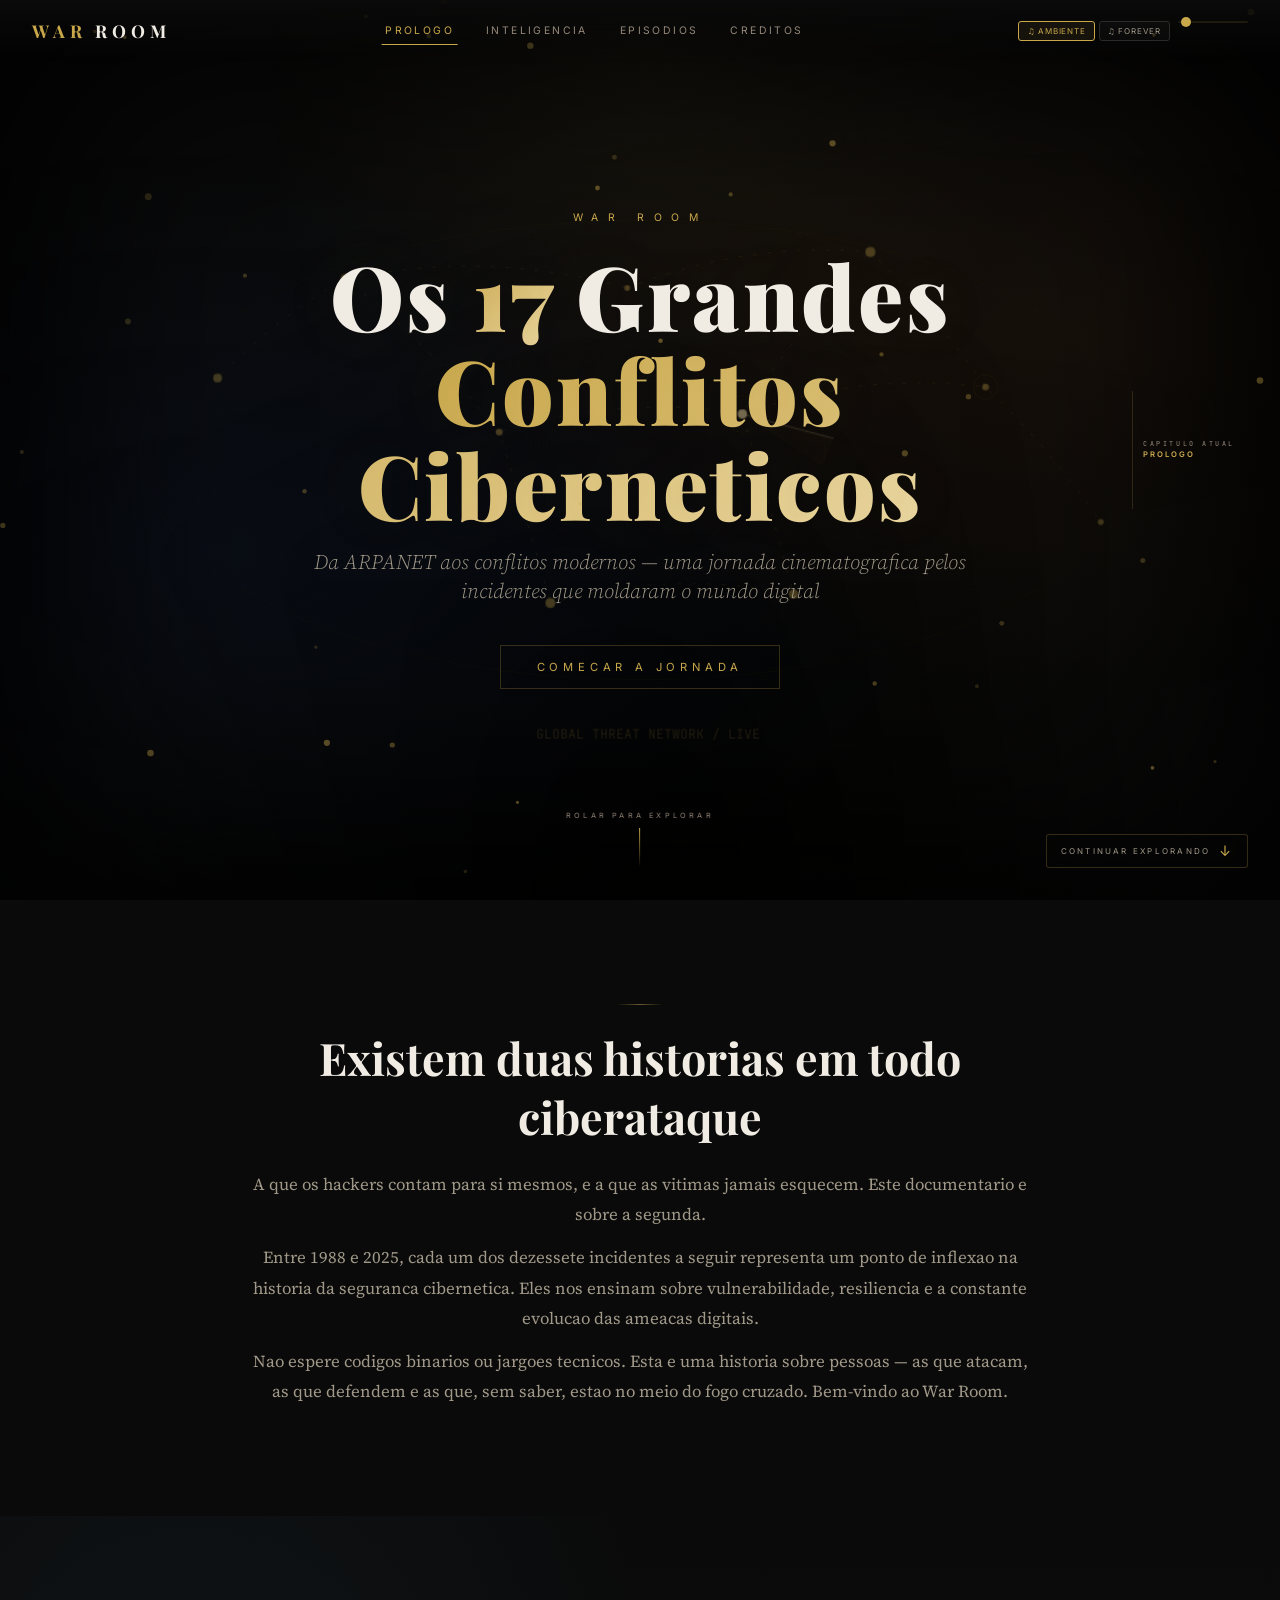
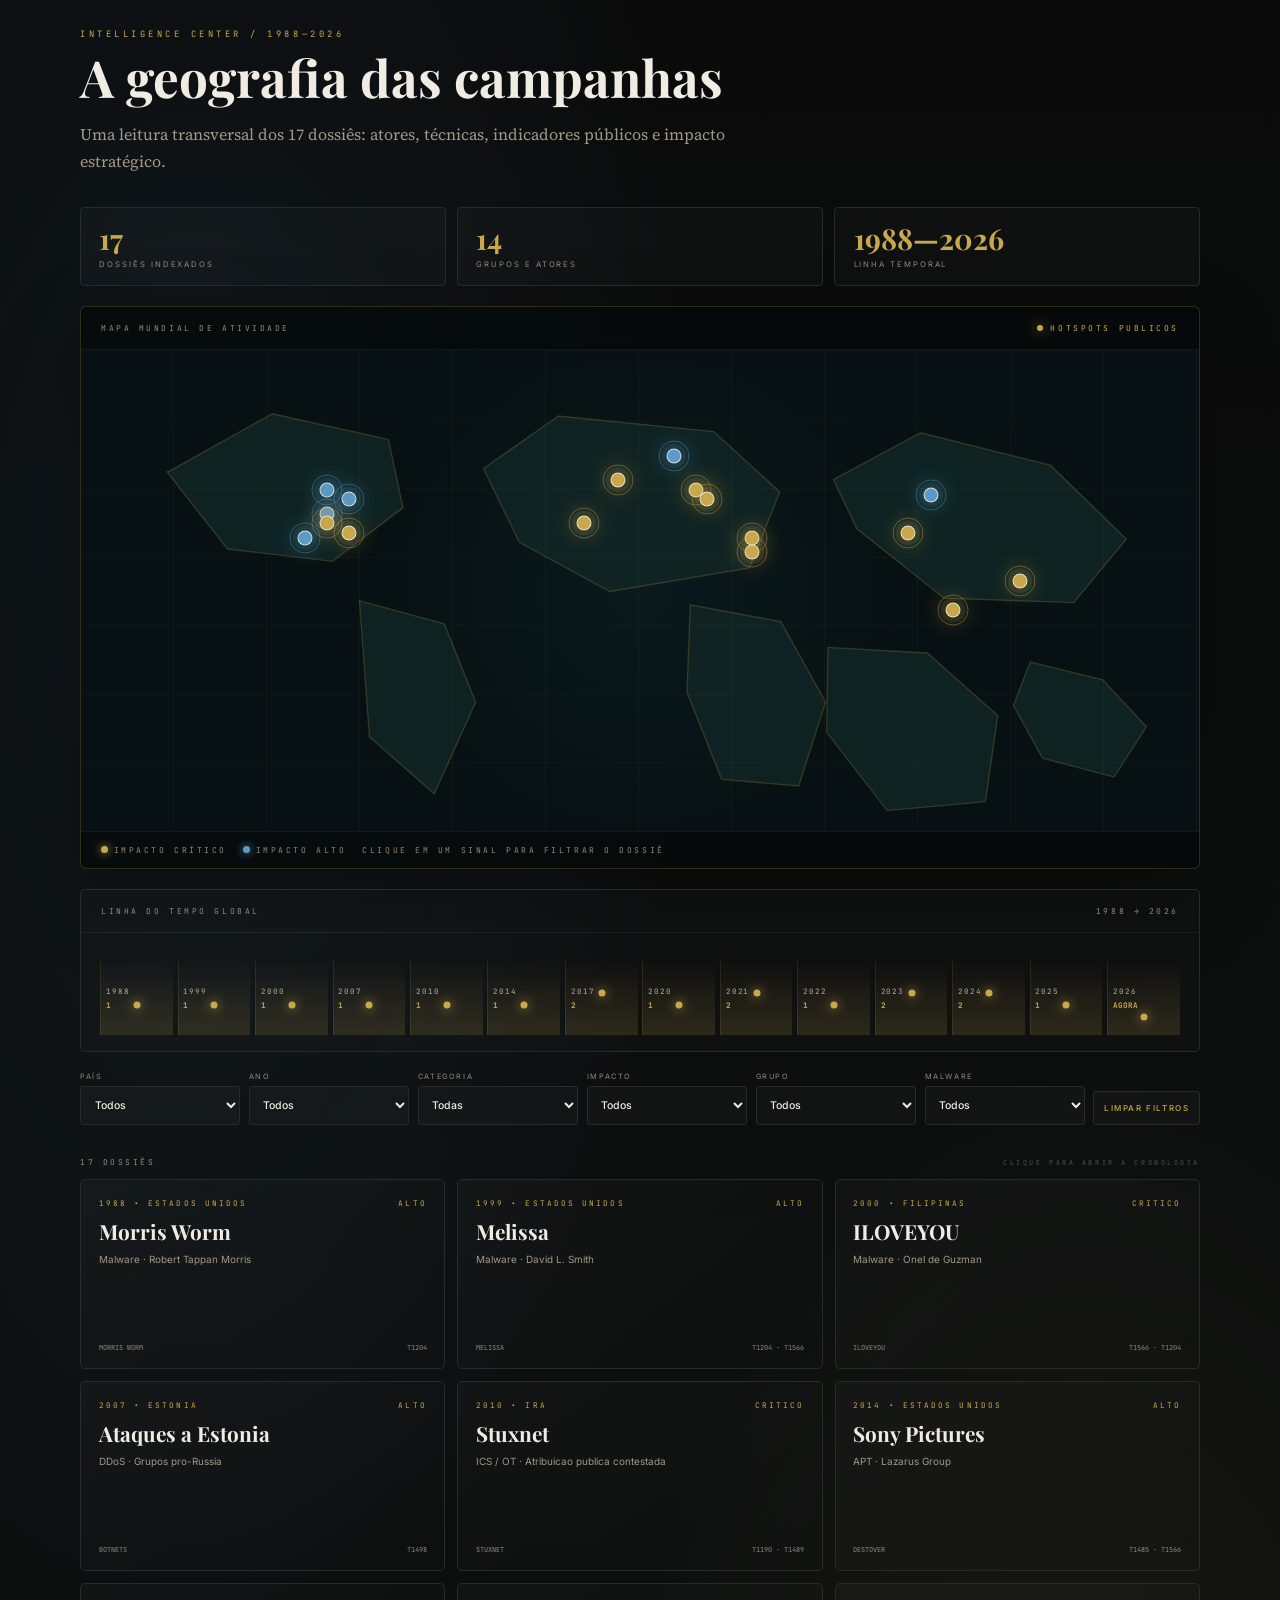
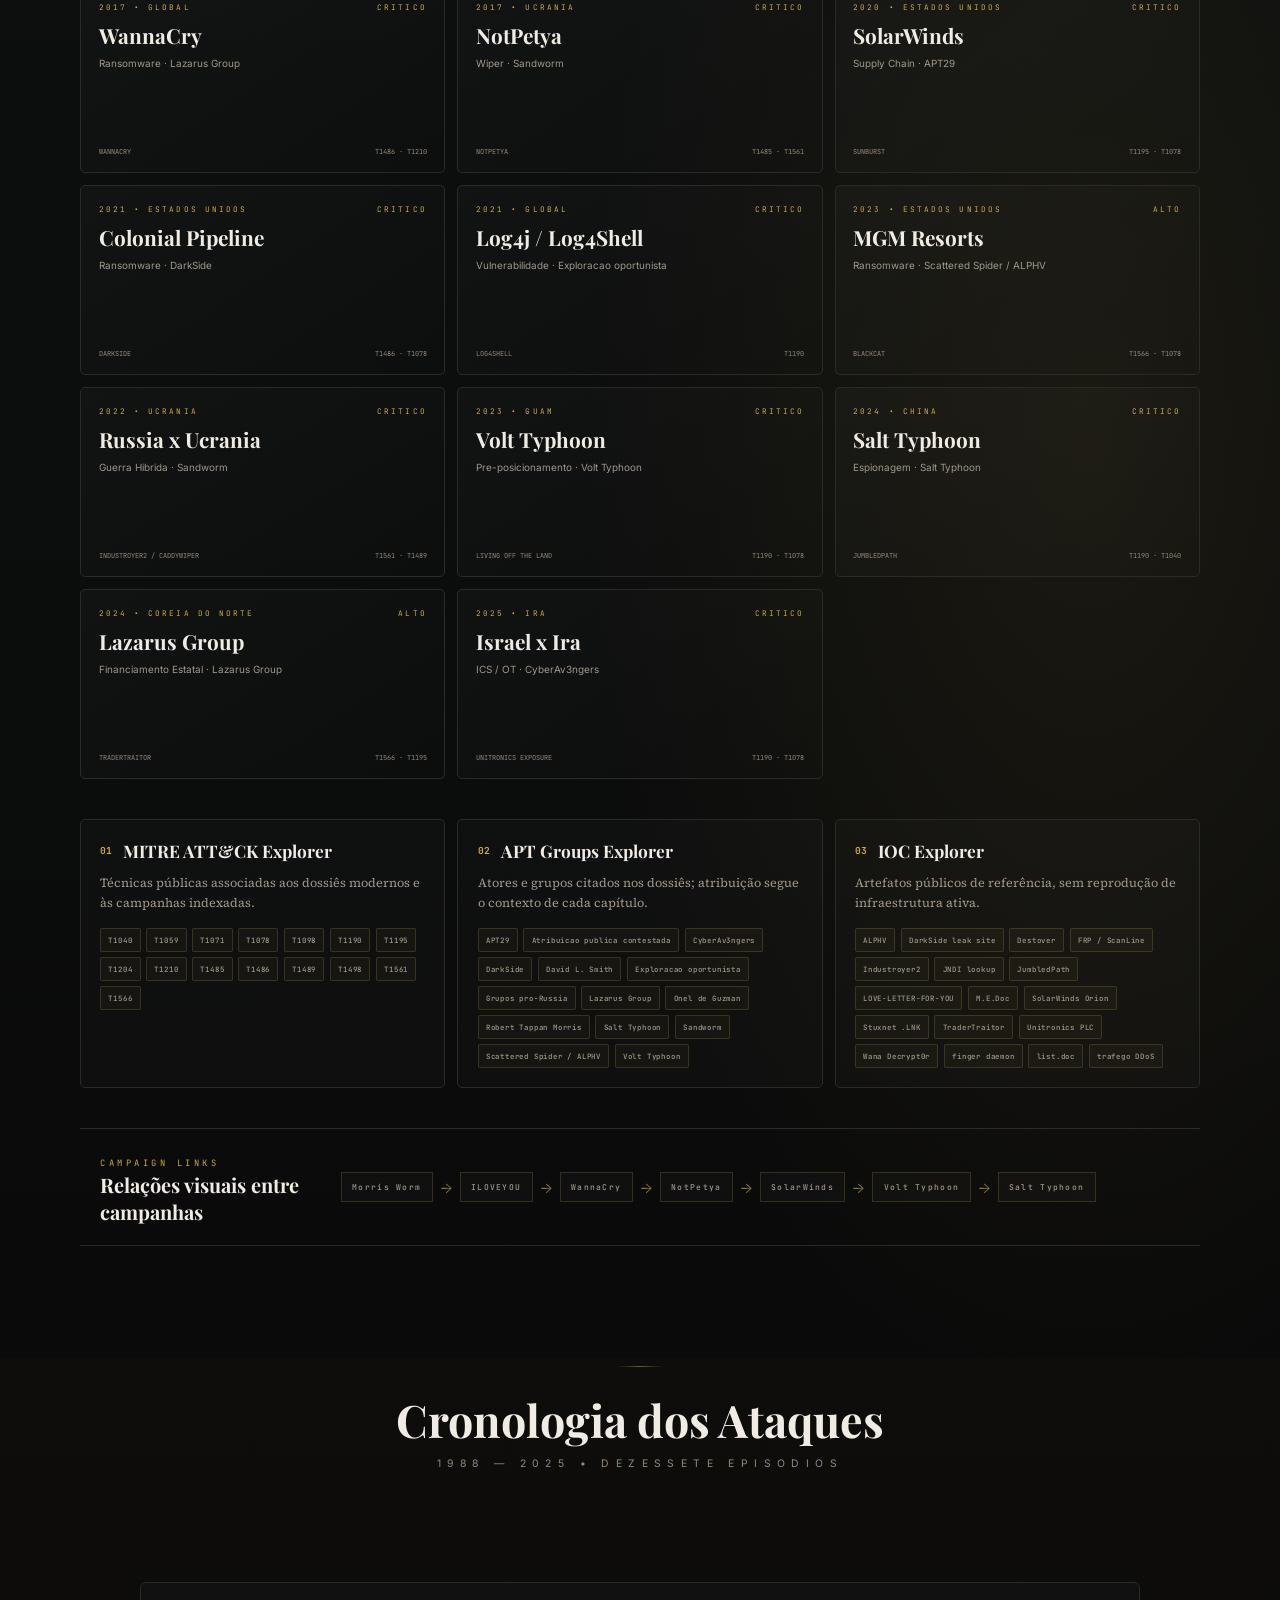
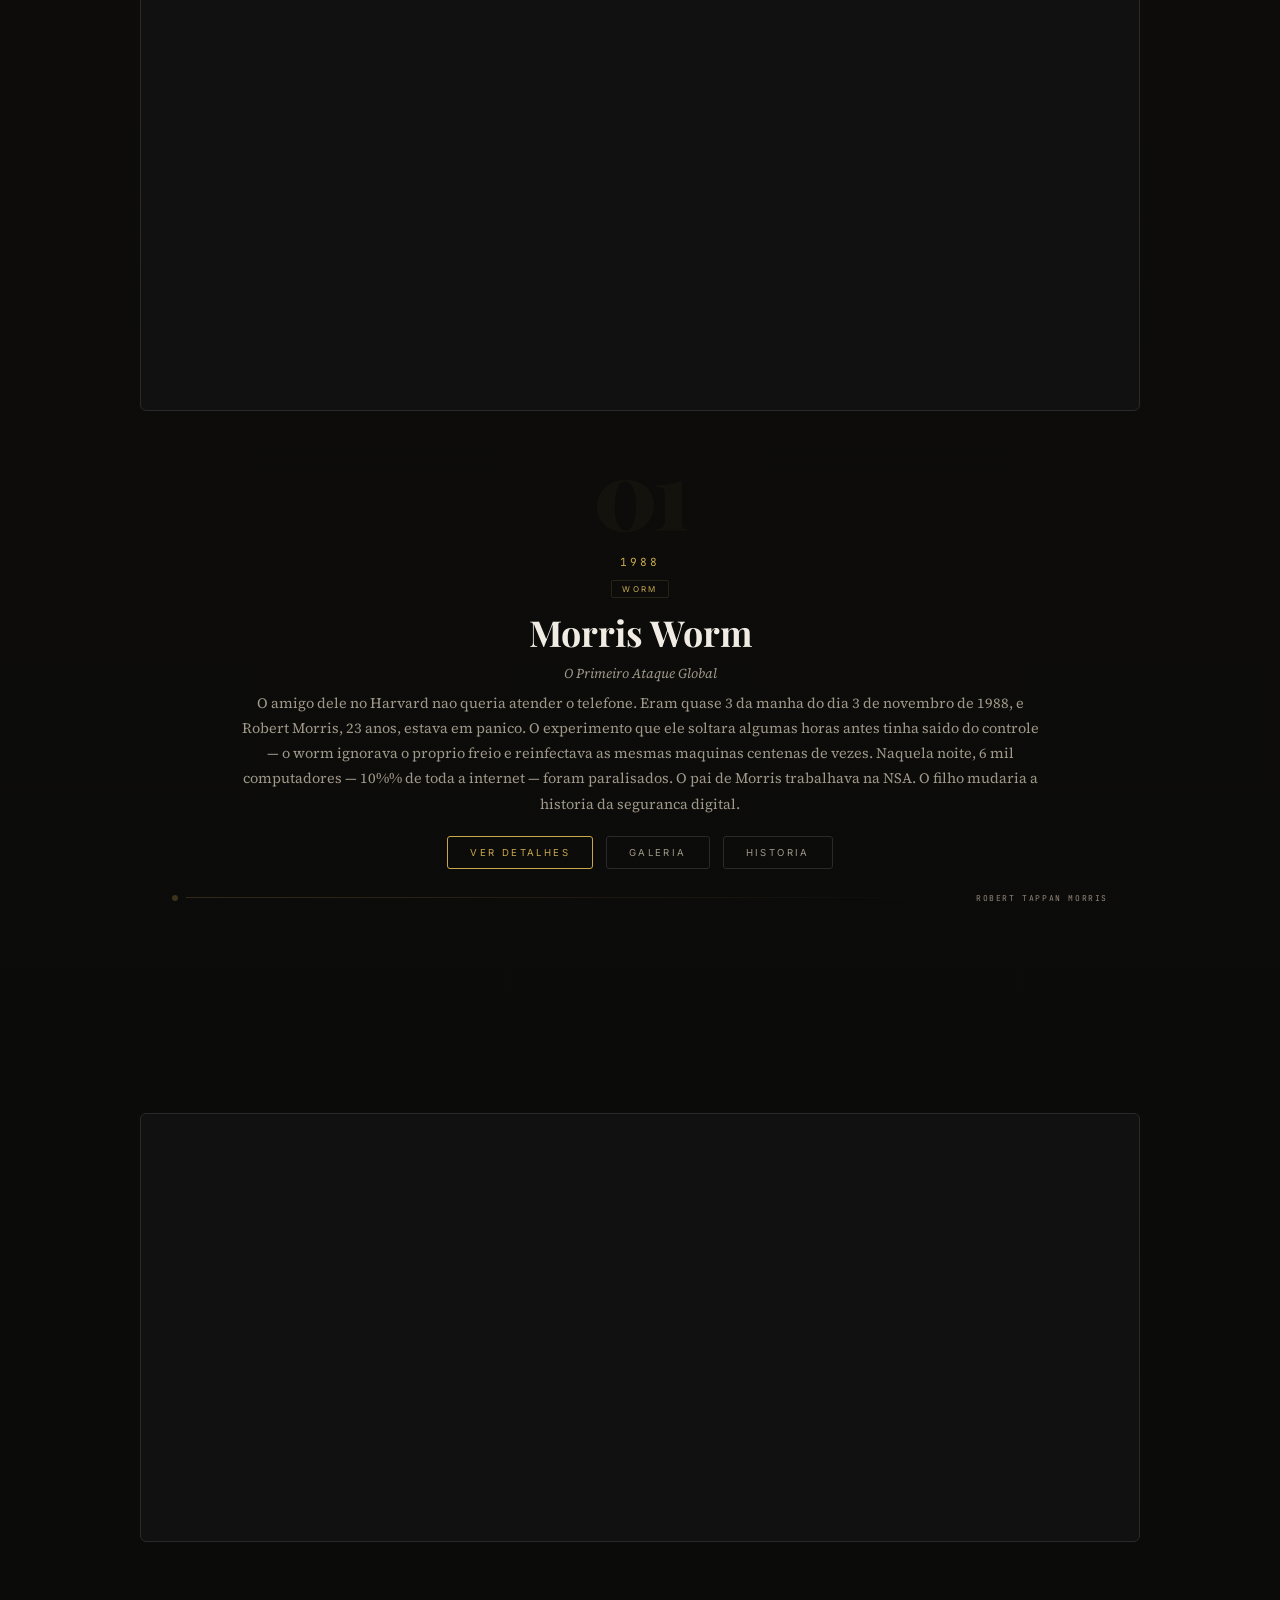
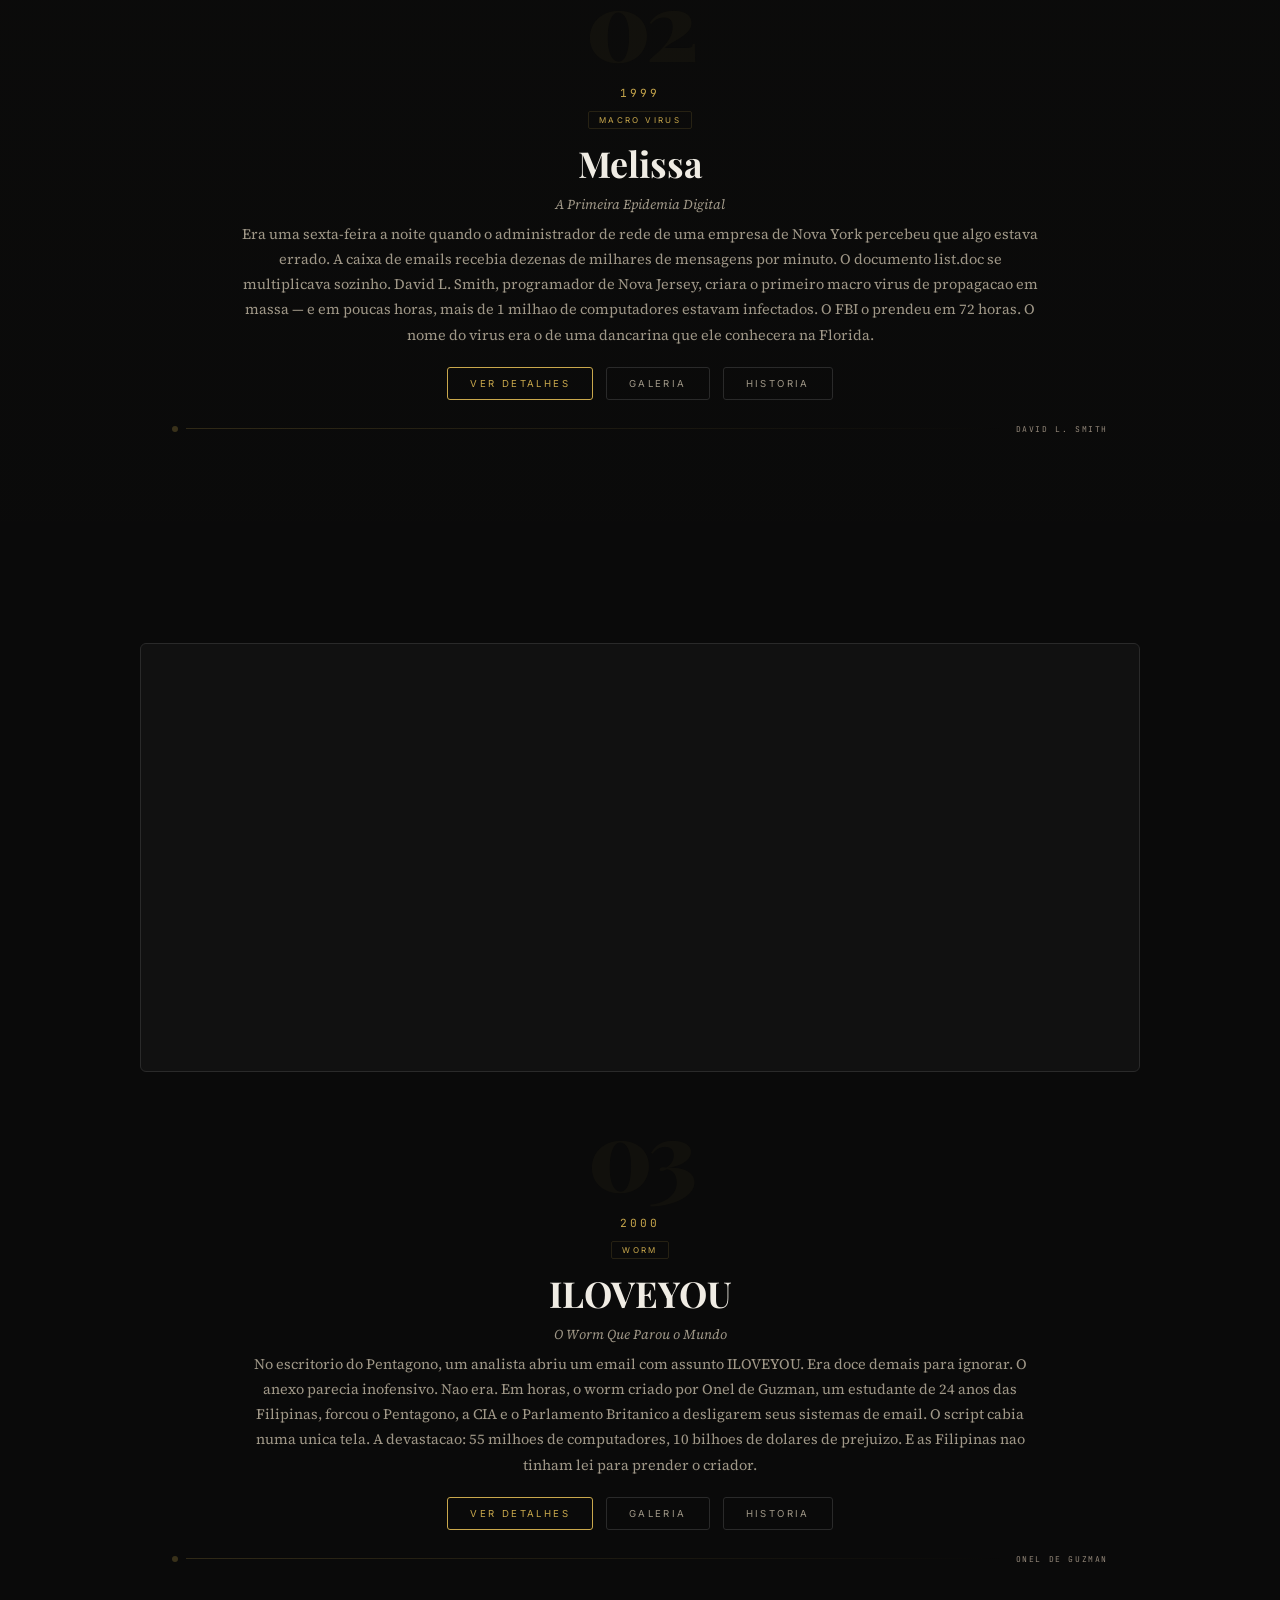
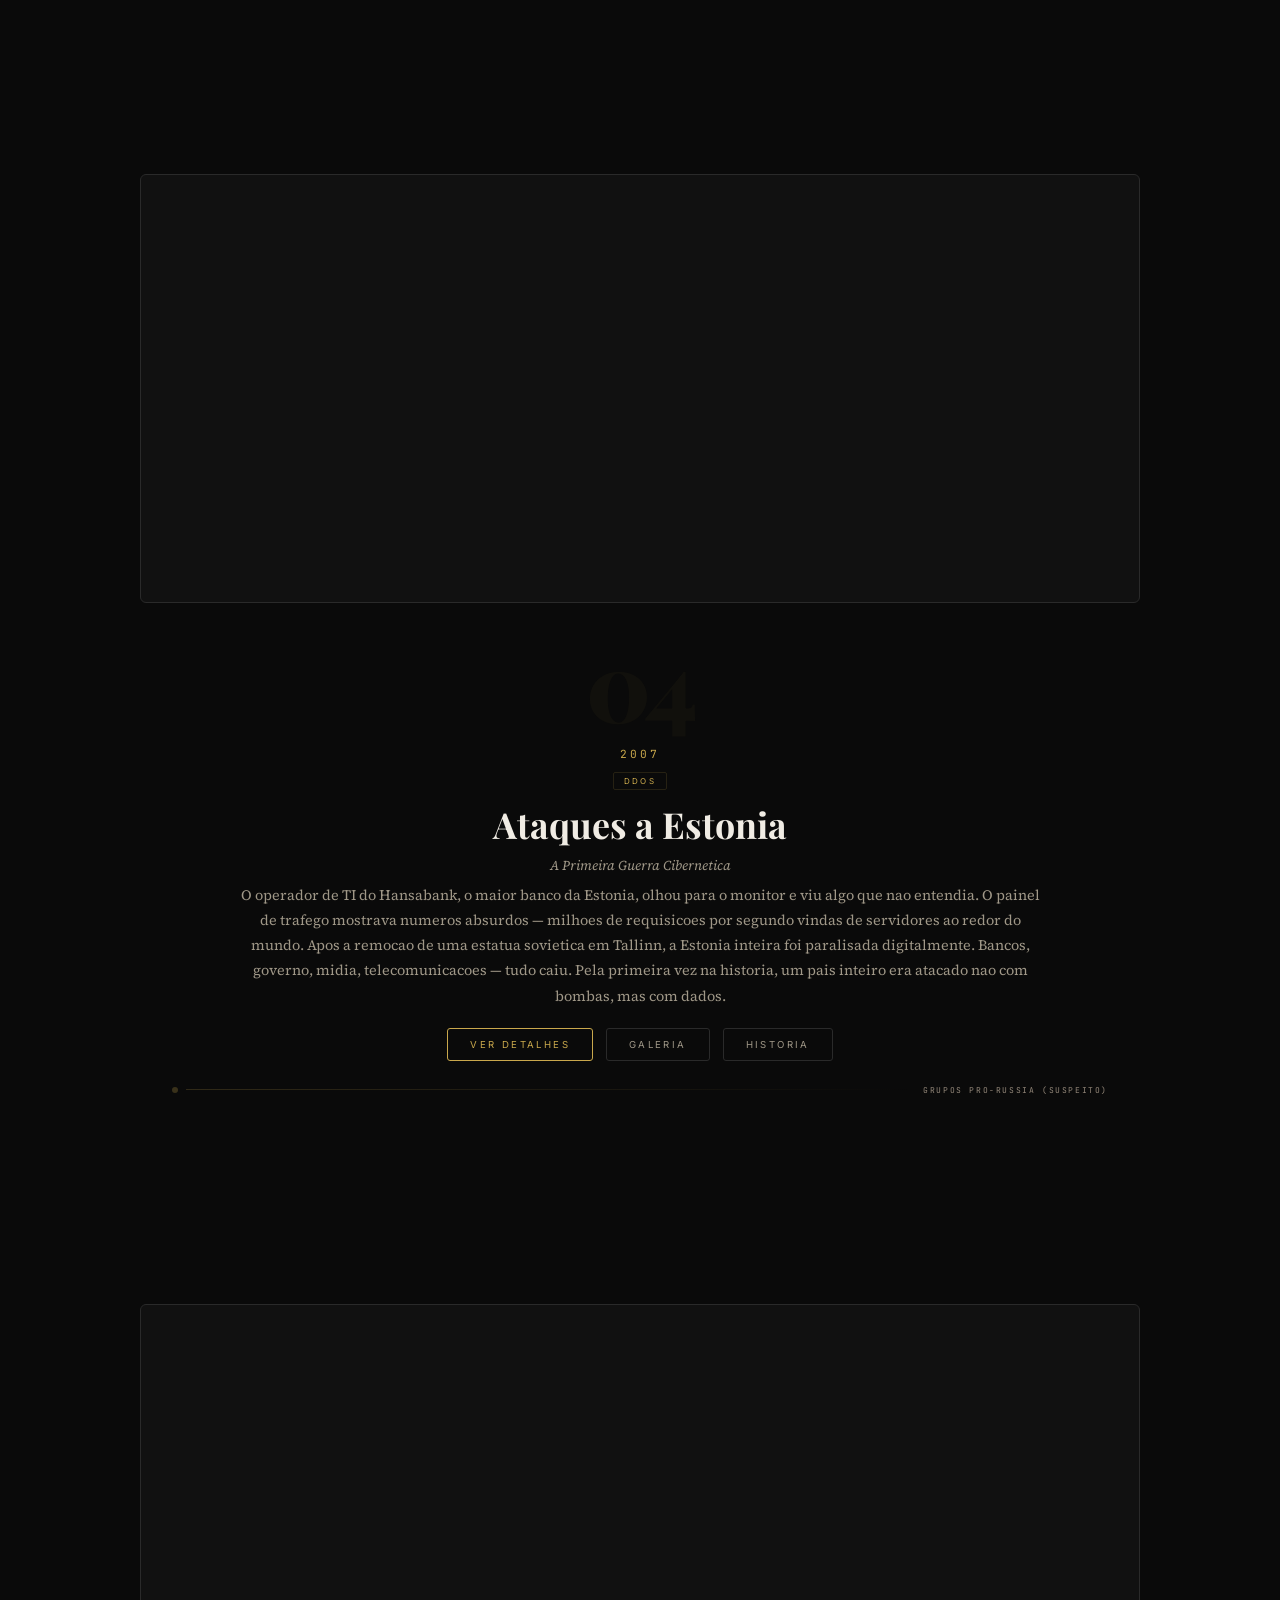
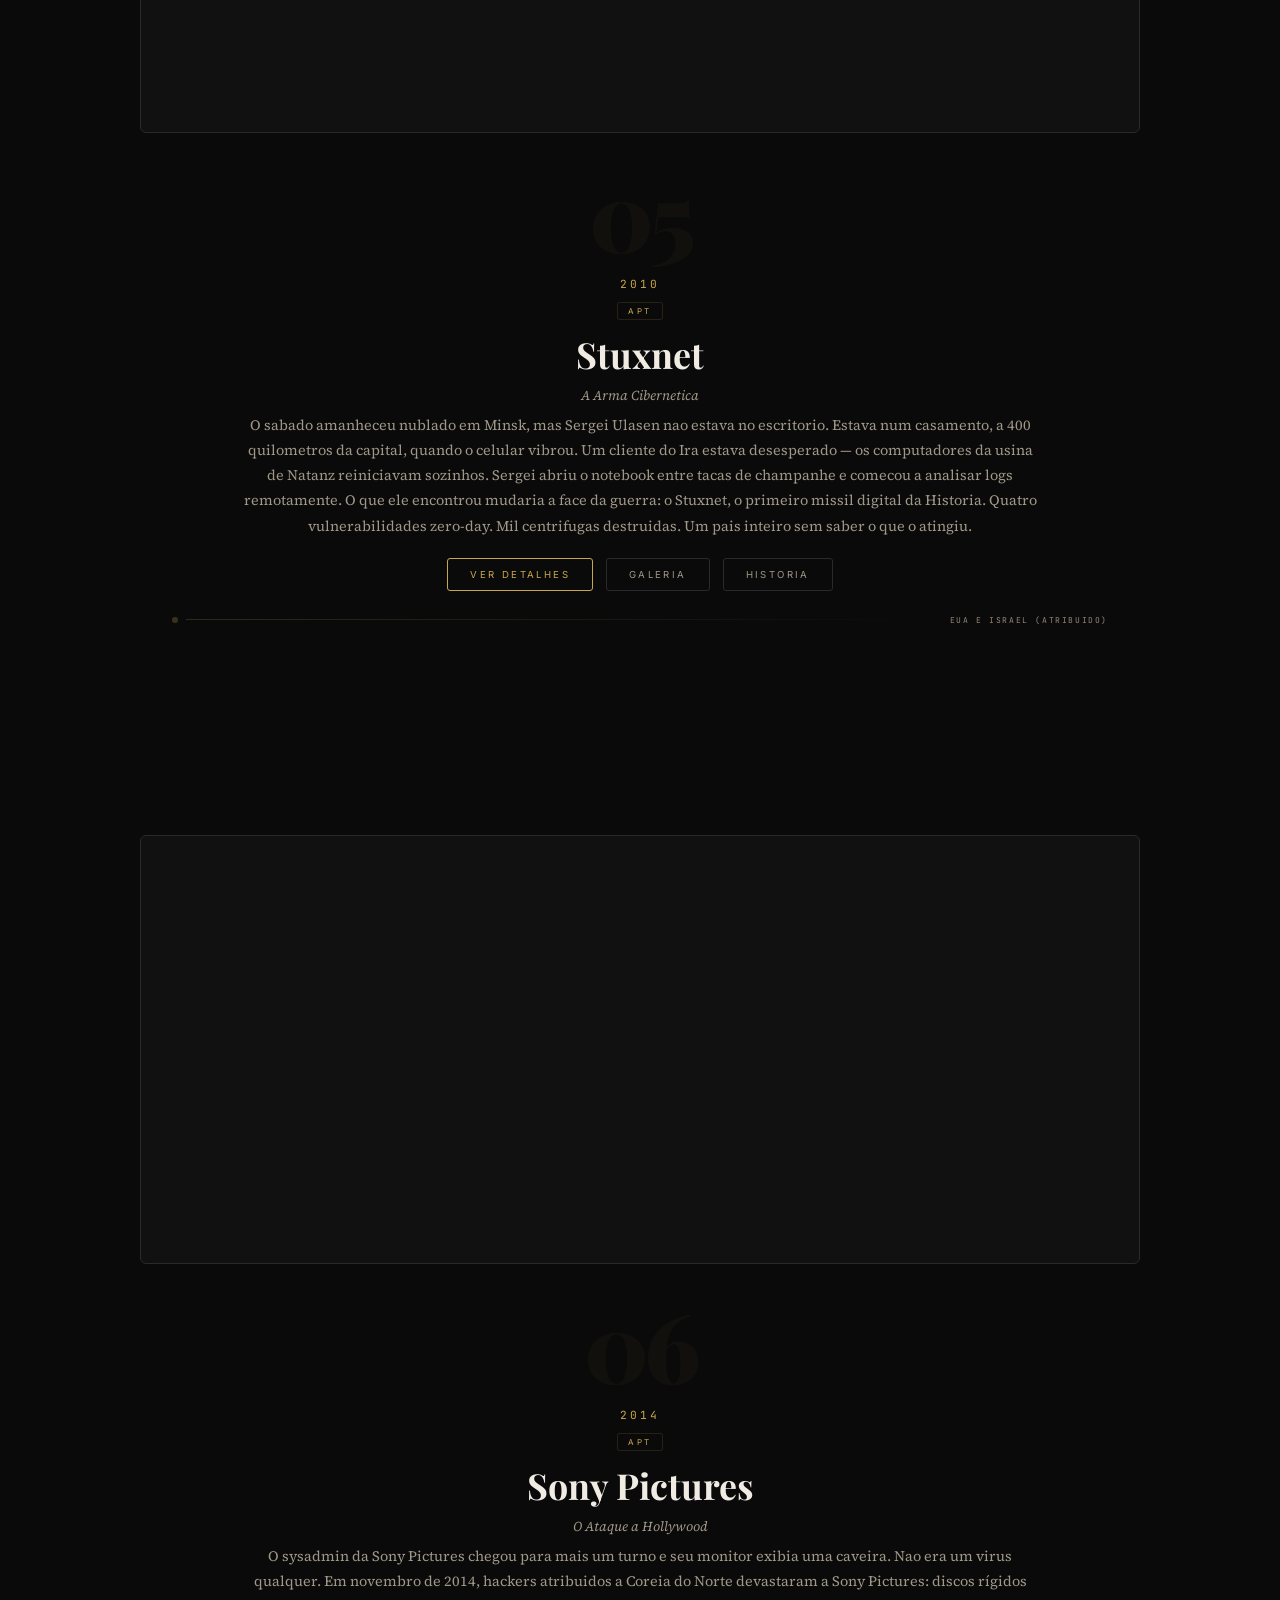
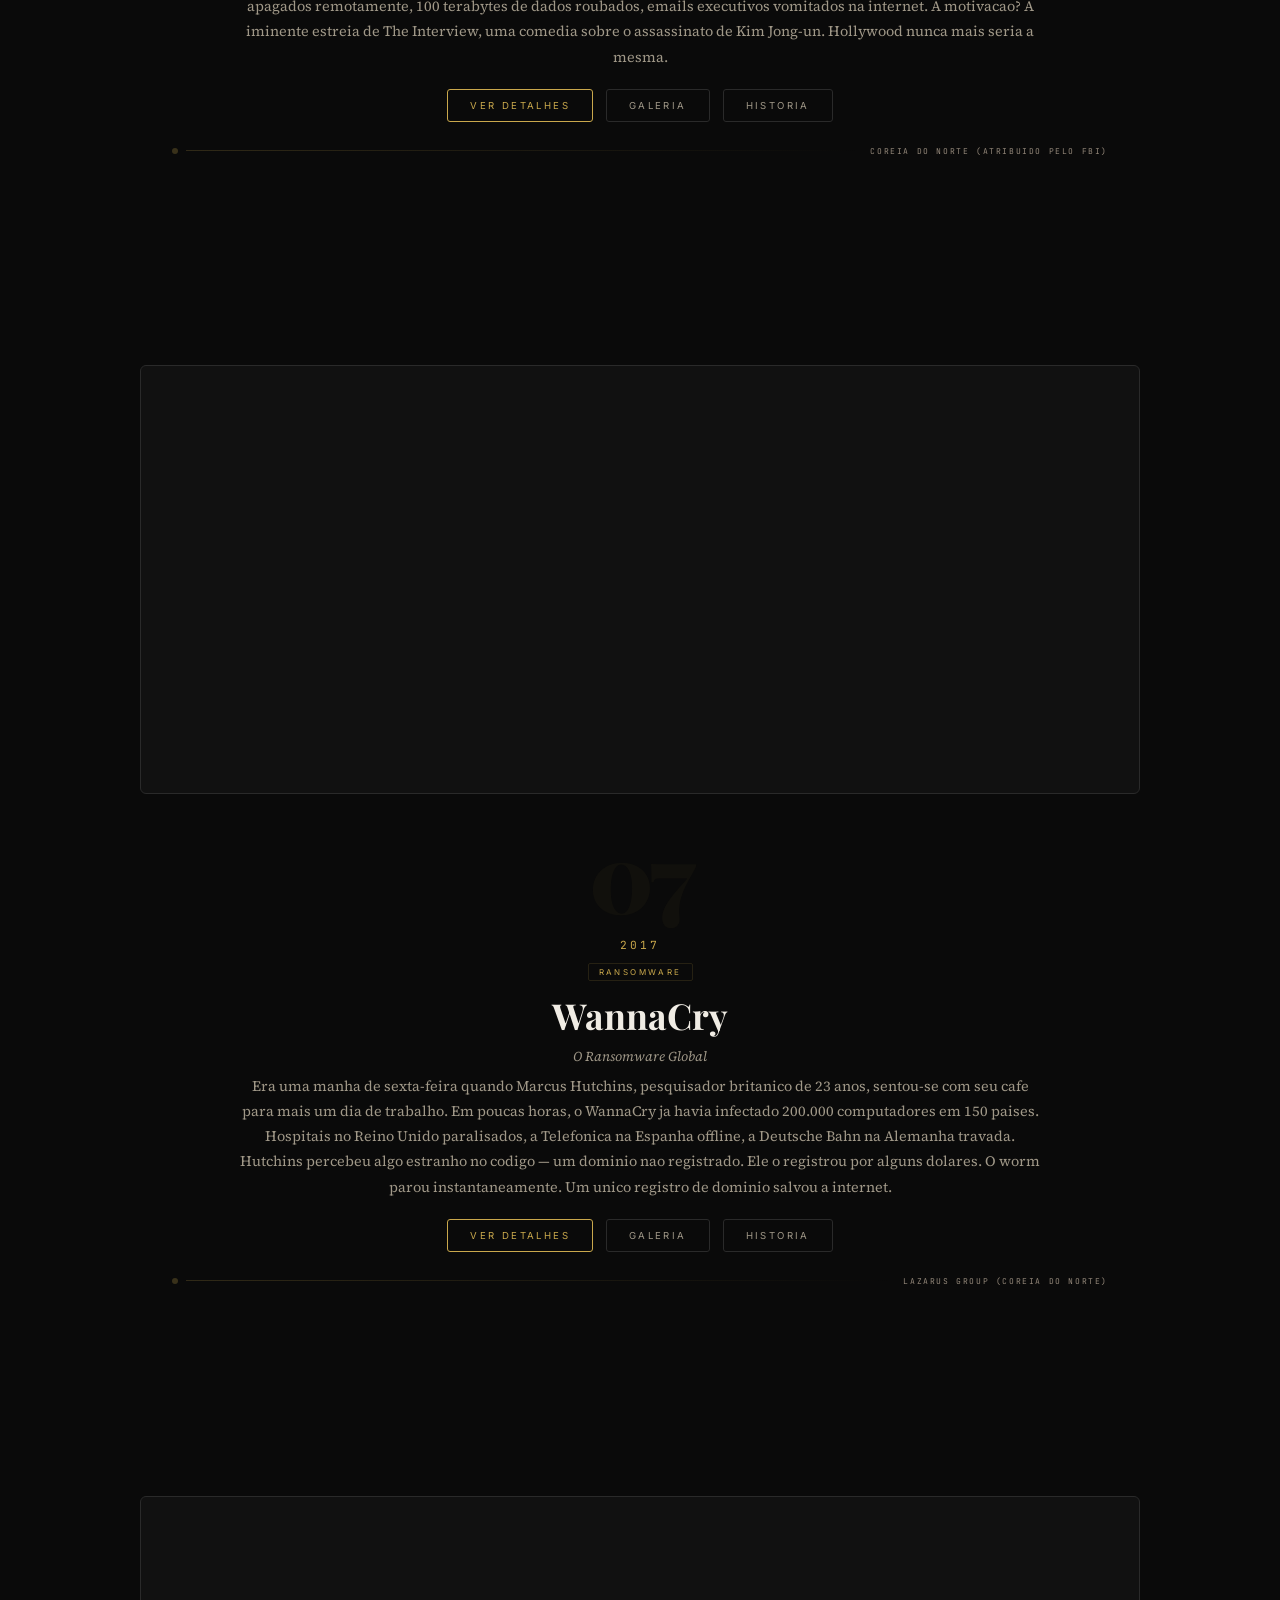
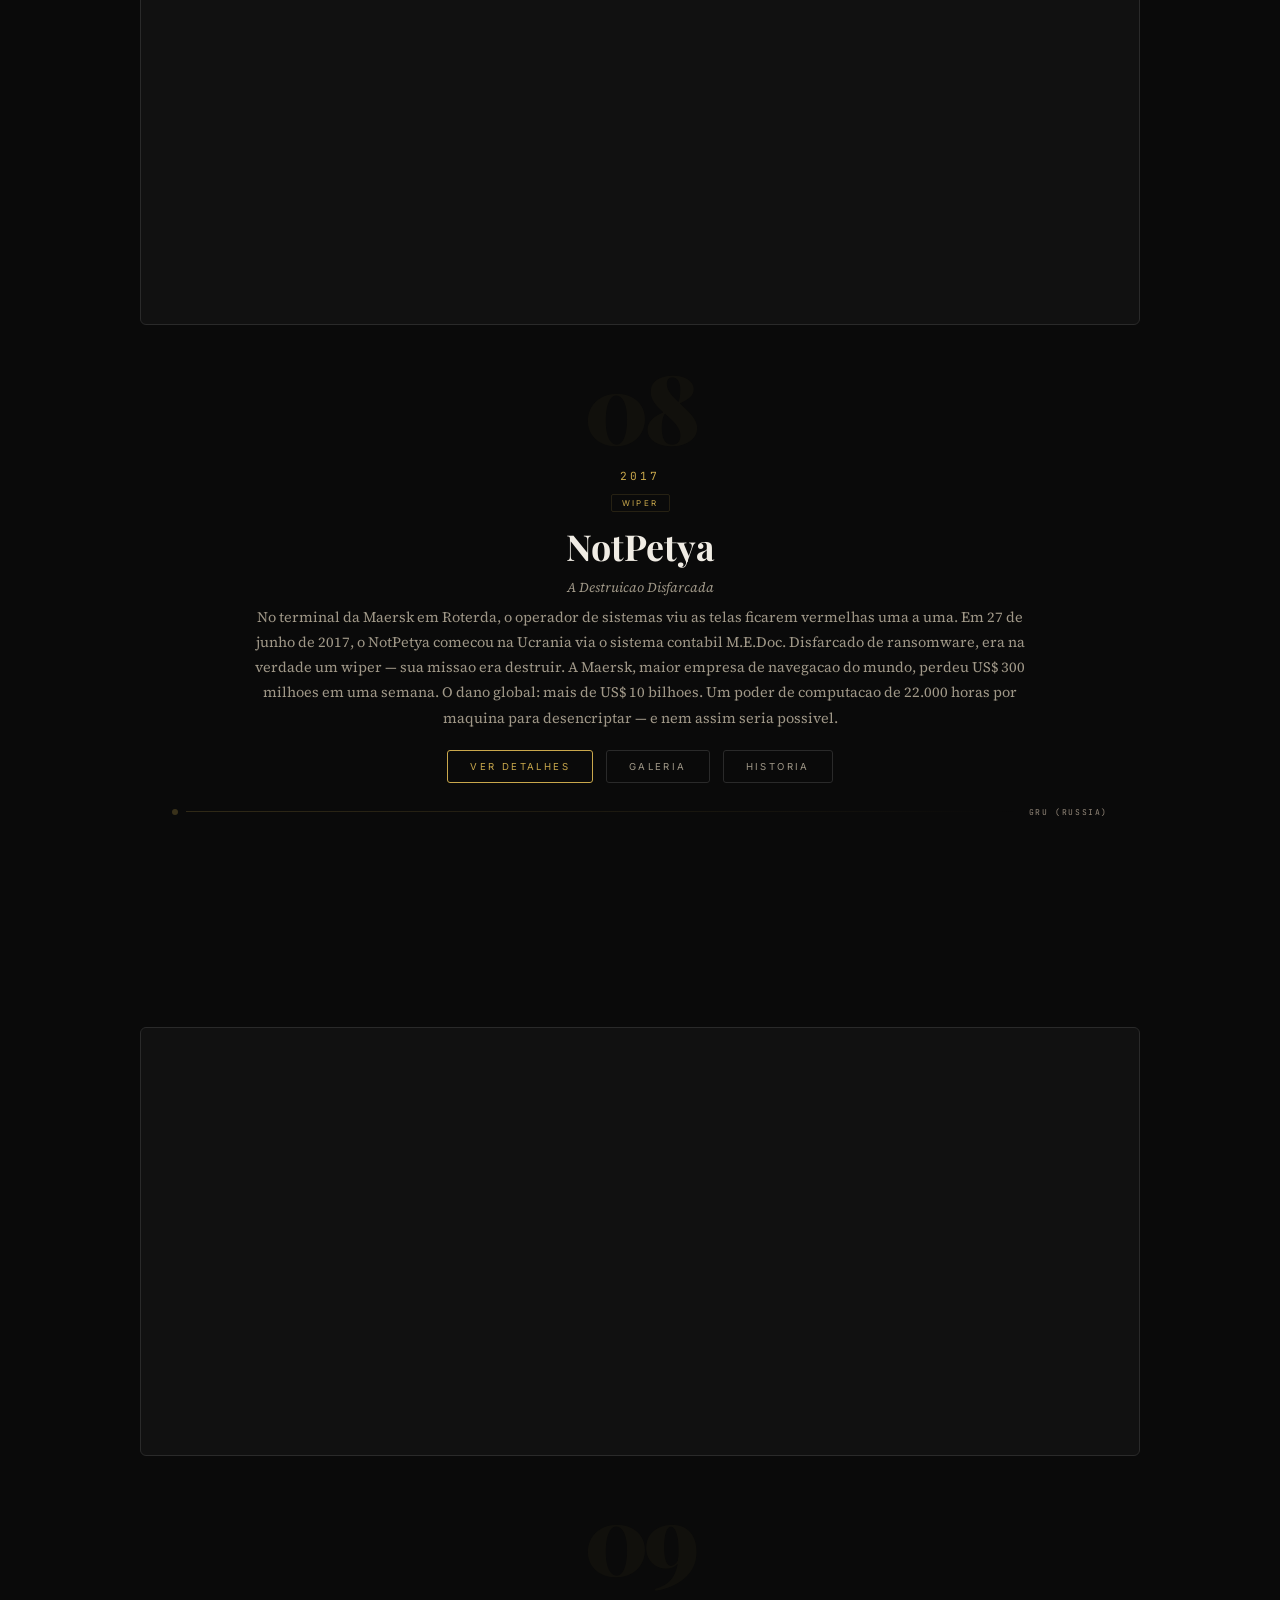
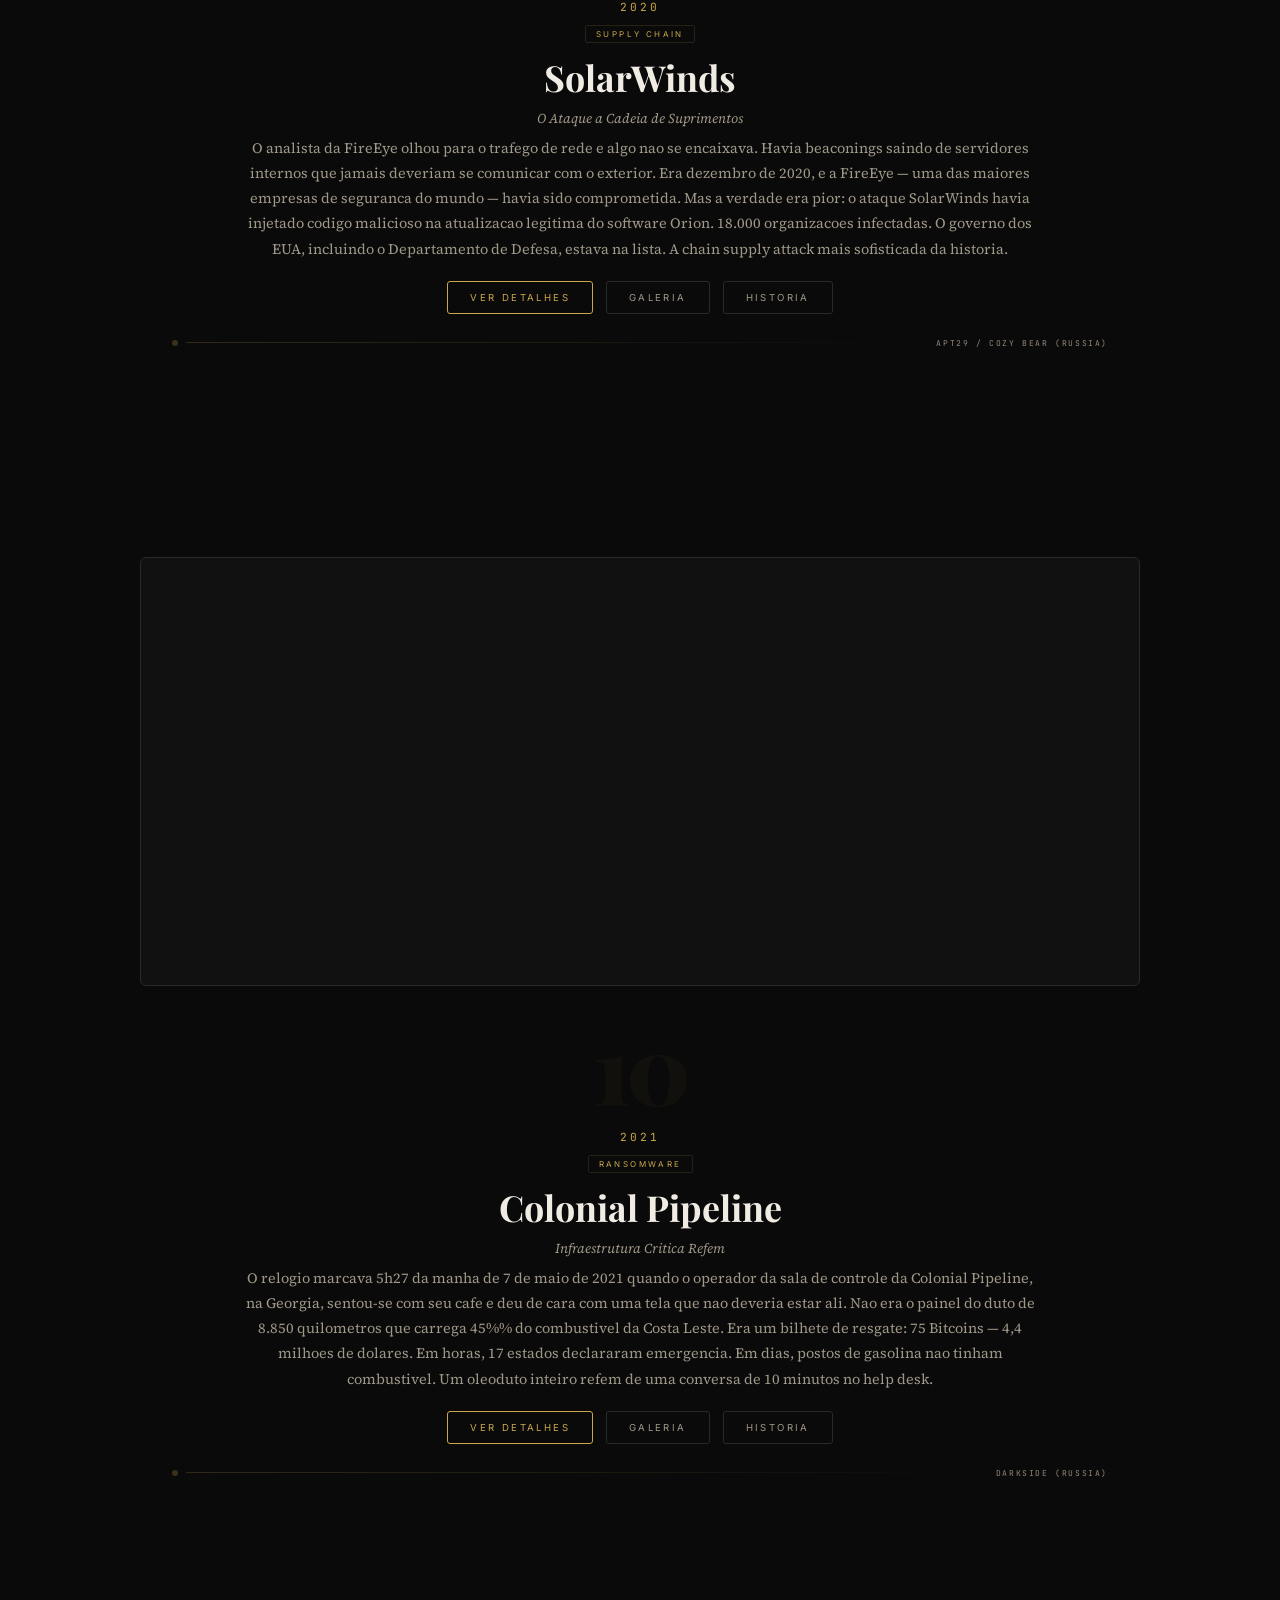
==== index.html @ 4fbc4233 "refactor(content): standardize episode cards and previews" ====
<!DOCTYPE html>
<html lang="pt-BR">
<head>
<meta charset="UTF-8">
<meta name="viewport" content="width=device-width, initial-scale=1.0">
<title>WAR ROOM 3.0 — Biblioteca de Conflitos Cibernéticos</title>
<meta name="description" content="Experiência cinematográfica interativa sobre 17 incidentes e conflitos cibernéticos. Documentário em código.">
<meta name="theme-color" content="#0a0a0a">
<link rel="preconnect" href="https://fonts.googleapis.com">
<link rel="preconnect" href="https://fonts.gstatic.com" crossorigin>
<link href="https://fonts.googleapis.com/css2?family=Playfair+Display:ital,wght@0,400;0,700;0,900;1,400&family=Source+Serif+4:opsz,wght@8..60,300;8..60,400;8..60,600;8..60,700&family=JetBrains+Mono:wght@300;400;500;700&family=Inter:wght@300;400;500;600;700&display=swap" rel="stylesheet">
<style>
/* WAR ROOM 3.0 — CINEMATIC DOCUMENTARY v3.0 */
*,*::before,*::after{margin:0;padding:0;box-sizing:border-box}
:root{--bg-primary:#0a0a0a;--bg-secondary:#111;--bg-tertiary:#1a1a1a;--text-primary:#f0ece4;--text-secondary:#a09888;--text-dim:#94887a;--accent:#c9a84c;--accent-glow:rgba(201,168,76,0.25);--accent-secondary:#8b7355;--border-subtle:#2a2a2a;--font-display:"Playfair Display",Georgia,serif;--font-body:"Source Serif 4",Georgia,serif;--font-mono:"JetBrains Mono","Fira Code",monospace;--font-ui:Inter,"Segoe UI",system-ui,sans-serif;--transition-slow:1.2s cubic-bezier(0.16,1,0.3,1);--transition-med:0.6s cubic-bezier(0.16,1,0.3,1);--transition-fast:0.3s cubic-bezier(0.4,0,0.2,1);--ease-out-expo:cubic-bezier(0.16,1,0.3,1);--focus-ring:0 0 0 2px var(--accent);--selection-bg:rgba(201,168,76,0.3)}
html{scroll-behavior:smooth;background:var(--bg-primary)}
body{font-family:var(--font-body);background:var(--bg-primary);color:var(--text-primary);overflow-x:hidden;-webkit-font-smoothing:antialiased}
/* ===== STORY MODAL ===== */
.story-modal{position:fixed;top:0;left:0;width:100vw;height:100vh;z-index:200000;display:flex;align-items:center;justify-content:center;opacity:0;pointer-events:none;transition:opacity .35s cubic-bezier(0.16,1,0.3,1);will-change:opacity;contain:layout style}
.story-modal.active{opacity:1;pointer-events:auto}
.story-overlay{position:absolute;top:0;left:0;width:100%;height:100%;background:rgba(0,0,0,0.92);backdrop-filter:blur(30px)}
.story-container{position:relative;width:90%;max-width:720px;max-height:85vh;background:var(--bg-secondary);border:1px solid var(--border-subtle);border-radius:8px;overflow:hidden;display:flex;flex-direction:column;transform:scale(0.95);transition:transform .4s cubic-bezier(0.22,1,0.36,1);will-change:transform;contain:layout paint style}
.story-modal.active .story-container{transform:scale(1)}
.story-header{display:flex;align-items:center;justify-content:space-between;padding:1.25rem 1.5rem;border-bottom:1px solid var(--border-subtle);flex-shrink:0}
.story-header-title{font-family:var(--font-display);font-size:1.1rem;color:var(--accent);letter-spacing:.05rem}
.story-header-meta{font-family:var(--font-ui);font-size:.55rem;color:var(--text-dim);letter-spacing:.1rem;text-transform:uppercase}
.story-close{font-family:var(--font-ui);font-size:.7rem;color:var(--text-dim);background:none;border:1px solid var(--border-subtle);padding:6px 14px;border-radius:3px;cursor:pointer;transition:all var(--transition-fast)}
.story-close:hover{color:var(--accent);border-color:var(--accent-secondary)}
.story-body{padding:1.5rem;overflow-y:auto;flex:1;contain:paint style;will-change:scroll-position;-webkit-overflow-scrolling:touch;overscroll-behavior:contain}
.story-body p{font-family:var(--font-body);font-size:.9rem;line-height:1.8;color:var(--text-secondary);margin-bottom:1rem;text-align:justify}
.story-body .story-dropcap{font-family:var(--font-display);font-size:3.5rem;font-weight:700;float:left;line-height:1;margin-right:.5rem;color:var(--accent)}
.story-body .story-context-label{font-family:var(--font-ui);font-size:.5rem;letter-spacing:.2rem;text-transform:uppercase;color:var(--accent);margin-top:1rem;margin-bottom:.5rem;opacity:.6}
.story-body::-webkit-scrollbar{width:4px}
.story-body::-webkit-scrollbar-track{background:transparent}
.story-body::-webkit-scrollbar-thumb{background:var(--accent-secondary);border-radius:2px}
.skip-link{position:absolute;top:-100%;left:0;z-index:100000;padding:12px 24px;background:var(--accent);color:#000;font-family:var(--font-ui);font-size:.85rem;font-weight:600;text-decoration:none;transition:top .3s}
.skip-link:focus{top:0;outline:none;box-shadow:var(--focus-ring)}
:focus-visible{outline:2px solid var(--accent);outline-offset:2px}
button:focus-visible,[tabindex]:focus-visible{box-shadow:var(--focus-ring)}
::selection{background:var(--selection-bg);color:var(--text-primary)}
::-moz-selection{background:var(--selection-bg);color:var(--text-primary)}
::-webkit-scrollbar{width:6px}
::-webkit-scrollbar-track{background:var(--bg-primary)}
::-webkit-scrollbar-thumb{background:var(--accent-secondary);border-radius:3px}
::-webkit-scrollbar-thumb:hover{background:var(--accent)}
#hero,#intro,#episodes,#footer{scroll-margin-top:80px}
#loading-screen{position:fixed;inset:0;width:100vw;height:100vh;background:radial-gradient(ellipse at 50% 58%,rgba(16,20,27,.72) 0%,rgba(4,5,7,.96) 62%,#000 100%);z-index:100000;display:flex;flex-direction:column;align-items:center;justify-content:center;transition:opacity .9s cubic-bezier(.16,1,.3,1),visibility 0s .9s;overflow:hidden}
#loading-screen::before{content:"";position:absolute;inset:0;background:linear-gradient(90deg,transparent 0%,rgba(201,168,76,.035) 50%,transparent 100%);opacity:.65;animation:loaderSweep 3.2s linear infinite;pointer-events:none}
#loading-screen::after{content:"";position:absolute;inset:12%;border:1px solid rgba(201,168,76,.08);border-radius:50%;box-shadow:0 0 120px rgba(201,168,76,.04),inset 0 0 80px rgba(201,168,76,.025);pointer-events:none}
#loading-screen.hidden{opacity:0;pointer-events:none;visibility:hidden}
.intro-revealing #loading-screen{opacity:.12}
@keyframes loaderSweep{from{transform:translateX(-110%)}to{transform:translateX(110%)}}
.loading-content{text-align:center;max-width:700px;padding:2rem}
.loading-emblem{font-family:var(--font-display);font-size:clamp(3rem,8vw,6rem);font-weight:900;letter-spacing:.5rem;background:linear-gradient(135deg,var(--accent) 0%,#e8d5a0 50%,var(--accent) 100%);-webkit-background-clip:text;-webkit-text-fill-color:transparent;background-clip:text;margin-bottom:.5rem;opacity:0;animation:emblemReveal 2s cubic-bezier(0.16,1,0.3,1) forwards,emblemPulse 4s ease-in-out 2s infinite}
@keyframes emblemReveal{0%{opacity:0;filter:blur(20px);letter-spacing:1.5rem}100%{opacity:1;filter:blur(0);letter-spacing:.5rem}}
@keyframes emblemPulse{0%,100%{filter:brightness(1)}50%{filter:brightness(1.25)}}
.loading-sub{font-family:var(--font-ui);color:var(--text-dim);font-size:.7rem;letter-spacing:.6rem;text-transform:uppercase;margin-bottom:2.5rem;opacity:0;animation:fadeIn 1s 1s forwards}
.loading-bar-container{width:100%;max-width:360px;height:1px;background:rgba(201,168,76,0.08);margin:1.5rem auto;overflow:hidden;opacity:0;animation:fadeIn .5s 1.5s forwards}
.loading-bar{height:100%;width:0%;background:linear-gradient(90deg,transparent,var(--accent),#e8d5a0,var(--accent),transparent);background-size:200% 100%;animation:loadProgress 4s cubic-bezier(0.16,1,0.3,1) forwards,shimmer 2s ease-in-out infinite}
@keyframes loadProgress{0%{width:0%}25%{width:18%}50%{width:45%}75%{width:72%}90%{width:88%}100%{width:100%}}
@keyframes shimmer{0%{background-position:200% 0}100%{background-position:-200% 0}}
.loading-status{font-family:var(--font-mono);font-size:.6rem;color:var(--accent);opacity:.6;min-height:1.2rem;opacity:0;animation:fadeIn .5s 2s forwards}
#load-enter{font-family:var(--font-ui);font-size:.7rem;color:var(--accent);margin-top:2.2rem;opacity:0;animation:fadeIn .5s 2.1s forwards;cursor:pointer;letter-spacing:.24rem;text-transform:uppercase;padding:13px 30px;border:1px solid rgba(201,168,76,0.32);display:inline-block;transition:all var(--transition-med);background:rgba(0,0,0,.18);position:relative;overflow:hidden}
#load-enter::before{content:"";position:absolute;top:0;left:-100%;width:100%;height:100%;background:linear-gradient(90deg,transparent,rgba(201,168,76,0.05),transparent);transition:left .6s}
#load-enter:hover::before{left:100%}
#load-enter:hover{background:rgba(201,168,76,0.06);border-color:var(--accent);box-shadow:0 0 30px rgba(201,168,76,0.08)}
.load-skip{font-family:var(--font-ui);font-size:.55rem;color:var(--text-dim);margin-top:1rem;opacity:0;animation:fadeIn .5s 2.35s forwards;letter-spacing:.15rem;text-transform:uppercase;background:none;border:0;cursor:pointer;padding:9px 12px;transition:color var(--transition-fast)}
.load-skip:hover{color:var(--text-primary)}
.loading-content{position:relative;z-index:1}
.site-header{position:fixed;top:0;left:0;right:0;z-index:10000;pointer-events:none}
.nav-bar{padding:1rem 2rem;display:flex;align-items:center;justify-content:space-between;background:linear-gradient(180deg,rgba(10,10,10,0.97) 0%,transparent 100%);backdrop-filter:blur(8px);-webkit-backdrop-filter:blur(8px);pointer-events:none;transition:transform var(--transition-med)}
.nav-bar>*{pointer-events:auto}
.nav-logo{font-family:var(--font-display);font-size:1.1rem;font-weight:700;letter-spacing:.3rem;color:var(--accent)}
.nav-logo span{color:var(--text-primary)}
.nav-links{display:flex;align-items:center;gap:1.5rem}
.nav-link{font-family:var(--font-ui);font-size:.65rem;letter-spacing:.15rem;text-transform:uppercase;color:var(--text-dim);cursor:pointer;transition:color var(--transition-fast);background:none;border:none;padding:8px 4px;position:relative}
.nav-link::after{content:"";position:absolute;bottom:0;left:50%;width:0;height:1px;background:var(--accent);transition:all var(--transition-fast);transform:translateX(-50%)}
.nav-link:hover,.nav-link.active{color:var(--accent)}
.nav-link:hover::after,.nav-link.active::after{width:100%}
.nav-controls{display:flex;align-items:center;gap:.75rem}
.nav-btn{font-family:var(--font-ui);font-size:.55rem;letter-spacing:.1rem;text-transform:uppercase;color:var(--text-secondary);background:rgba(255,255,255,0.02);border:1px solid var(--border-subtle);padding:6px 14px;border-radius:3px;cursor:pointer;transition:all var(--transition-fast)}
.nav-btn:hover{color:var(--accent);border-color:var(--accent-secondary)}
.nav-btn.audio-on{color:var(--accent);border-color:var(--accent)}
.audio-selector,.audio-selector-mobile{display:flex;gap:4px}
.audio-selector .nav-btn,.audio-selector-mobile .nav-btn{font-size:.5rem;padding:4px 8px;letter-spacing:.05rem}
.audio-selector .nav-btn.active,.audio-selector-mobile .nav-btn.active{color:var(--accent);border-color:var(--accent);background:rgba(201,168,76,0.08)}
.audio-selector .nav-btn.playing,.audio-selector-mobile .nav-btn.playing{box-shadow:0 0 8px rgba(201,168,76,0.15)}
.audio-opt{transition:all var(--transition-fast)}
.audio-volume-slider{-webkit-appearance:none;appearance:none;width:70px;height:2px;background:rgba(201,168,76,0.12);border-radius:1px;outline:none;cursor:pointer;margin-left:4px;flex-shrink:0}
.audio-volume-slider::-webkit-slider-thumb{-webkit-appearance:none;appearance:none;width:10px;height:10px;border-radius:50%;background:var(--accent);cursor:pointer;border:none;transition:transform .15s}
.audio-volume-slider::-webkit-slider-thumb:hover{transform:scale(1.3)}
.audio-volume-slider::-moz-range-thumb{width:10px;height:10px;border-radius:50%;background:var(--accent);cursor:pointer;border:none}
@media(max-width:768px){.audio-volume-slider{width:55px}}
.hamburger{display:none;flex-direction:column;gap:4px;cursor:pointer;background:none;border:none;padding:8px}
.hamburger span{display:block;width:20px;height:1.5px;background:var(--text-primary);transition:all var(--transition-fast);transform-origin:center}
.hamburger.active span:nth-child(1){transform:rotate(45deg) translate(4px,4px)}
.hamburger.active span:nth-child(2){opacity:0}
.hamburger.active span:nth-child(3){transform:rotate(-45deg) translate(4px,-4px)}
.nav-overlay{display:none;position:fixed;top:0;left:0;width:100vw;height:100vh;background:rgba(0,0,0,0.85);backdrop-filter:blur(20px);z-index:9999;flex-direction:column;align-items:center;justify-content:center;gap:2rem}
.nav-overlay.open{display:flex}
.nav-overlay .nav-link{font-size:1.2rem;color:var(--text-primary)}
.hero-section{position:relative;width:100%;height:100vh;overflow:hidden;display:flex;align-items:center;justify-content:center;will-change:transform;transform:translateZ(0)}
.hero-bg{position:absolute;top:0;left:0;width:100%;height:100%;z-index:0}
.hero-depth-layer{position:absolute;top:0;left:0;width:100%;height:100%;background:radial-gradient(ellipse at 16% 61%,rgba(10,20,40,.42) 0%,transparent 51%),radial-gradient(ellipse at 84% 37%,rgba(73,42,13,.2) 0%,transparent 45%),radial-gradient(ellipse at 50% 100%,rgba(0,0,0,1) 0%,transparent 60%),radial-gradient(ellipse at 50% 8%,rgba(201,168,76,.065) 0%,transparent 42%);will-change:transform;transform:translate3d(var(--hero-pointer-x,0px),calc(var(--hero-scroll-y,0px) + var(--hero-pointer-y,0px)),0);transition:transform .7s cubic-bezier(.16,1,.3,1)}
.hero-fog{position:absolute;top:0;left:0;width:200%;height:200%;background:radial-gradient(ellipse at 30% 50%,rgba(201,168,76,0.015) 0%,transparent 50%),radial-gradient(ellipse at 70% 50%,rgba(74,140,191,0.01) 0%,transparent 50%);animation:fogDrift 60s linear infinite;z-index:1;pointer-events:none;will-change:transform}
@keyframes fogDrift{0%{transform:translate(-5%,-2%) scale(1)}25%{transform:translate(-2%,-5%) scale(1.02)}50%{transform:translate(3%,-1%) scale(1)}75%{transform:translate(1%,3%) scale(.98)}100%{transform:translate(-5%,-2%) scale(1)}}
#wave-canvas{position:absolute;top:0;left:0;width:100%;height:100%;z-index:1;pointer-events:none;opacity:.5;transition:opacity 1.2s var(--ease-out-expo)}
.hero-particles{position:absolute;top:0;left:0;width:100%;height:100%;z-index:1;pointer-events:none;overflow:hidden}
.particle{position:absolute;width:2px;height:2px;border-radius:50%;opacity:0;animation:particleFloat linear infinite}
@keyframes particleFloat{0%{transform:translateY(100vh) scale(0);opacity:0}10%{opacity:.6}90%{opacity:.4}100%{transform:translateY(-10vh) scale(1);opacity:0}}
.hero-glow{position:absolute;border-radius:50%;pointer-events:none;z-index:1;filter:blur(60px);opacity:0;will-change:transform}
.hero-glow-1{width:400px;height:400px;background:radial-gradient(circle,rgba(201,168,76,0.08) 0%,transparent 70%);top:20%;left:15%;animation:glowPulse1 8s ease-in-out infinite}
.hero-glow-2{width:300px;height:300px;background:radial-gradient(circle,rgba(74,140,191,0.05) 0%,transparent 70%);bottom:25%;right:20%;animation:glowPulse2 12s ease-in-out infinite}
.hero-glow-3{width:500px;height:500px;background:radial-gradient(circle,rgba(201,168,76,0.04) 0%,transparent 60%);top:50%;left:50%;transform:translate(-50%,-50%);animation:glowPulse3 15s ease-in-out infinite}
@keyframes glowPulse1{0%,100%{opacity:.3;transform:translate(0,0)}50%{opacity:.7;transform:translate(20px,-10px)}}
@keyframes glowPulse2{0%,100%{opacity:.2;transform:translate(0,0)}50%{opacity:.5;transform:translate(-15px,15px)}}
@keyframes glowPulse3{0%,100%{opacity:.1;transform:translate(-50%,-50%) scale(1)}50%{opacity:.25;transform:translate(-50%,-50%) scale(1.1)}}
.hero-vignette{position:absolute;top:0;left:0;width:100%;height:100%;box-shadow:inset 0 0 200px 80px rgba(0,0,0,0.85);z-index:2;pointer-events:none}
.hero-rupture{position:absolute;top:0;left:0;width:100%;height:100%;z-index:3;pointer-events:none;opacity:0;transition:opacity .1s}
.hero-rupture.active{opacity:1}
.hero-rupture::before{content:"";position:absolute;top:0;left:0;width:100%;height:100%;background:radial-gradient(ellipse at 50% 50%,rgba(201,168,76,0.15) 0%,transparent 40%),radial-gradient(ellipse at 30% 40%,rgba(255,255,255,0.05) 0%,transparent 30%)}
#mouse-glow{position:fixed;width:500px;height:500px;border-radius:50%;background:radial-gradient(circle,rgba(201,168,76,0.04) 0%,transparent 60%);pointer-events:none;z-index:1;transform:translate(-50%,-50%);opacity:0;will-change:transform}
.hero-content{position:relative;z-index:4;text-align:center;max-width:900px;padding:2rem;transform:translate3d(var(--hero-content-pointer-x,0px),calc(var(--hero-content-scroll-y,0px) + var(--hero-content-pointer-y,0px)),0);transition:transform .7s cubic-bezier(.16,1,.3,1),opacity .6s cubic-bezier(.16,1,.3,1)}
.hero-eyebrow{font-family:var(--font-ui);font-size:.65rem;letter-spacing:.6rem;text-transform:uppercase;color:var(--accent);margin-bottom:1.5rem;opacity:0;animation:fadeSlideUp var(--transition-slow) .5s forwards}
.hero-title{font-family:var(--font-display);font-size:clamp(2.5rem,7vw,7rem);font-weight:900;letter-spacing:.15rem;line-height:1.05;color:var(--text-primary);margin-bottom:1rem;text-wrap:balance;opacity:0;animation:fadeSlideUp var(--transition-slow) .8s forwards;text-shadow:0 0 80px rgba(201,168,76,0.08)}
.hero-title .accent{background:linear-gradient(135deg,var(--accent) 0%,#e8d5a0 100%);-webkit-background-clip:text;-webkit-text-fill-color:transparent;background-clip:text}
.hero-sub{font-family:var(--font-body);font-size:clamp(.9rem,1.8vw,1.3rem);color:var(--text-secondary);font-weight:300;font-style:italic;margin-bottom:2.5rem;opacity:0;animation:fadeSlideUp var(--transition-slow) 1.1s forwards;max-width:700px;margin-left:auto;margin-right:auto}
#hero-cta{font-family:var(--font-ui);font-size:.7rem;letter-spacing:.3rem;text-transform:uppercase;color:var(--accent);border:1px solid rgba(201,168,76,0.25);padding:14px 36px;display:inline-block;cursor:pointer;transition:all var(--transition-med);opacity:0;animation:fadeSlideUp var(--transition-slow) 1.4s forwards;background:transparent;position:relative;overflow:hidden}
#hero-cta::before{content:"";position:absolute;top:0;left:-100%;width:100%;height:100%;background:linear-gradient(90deg,transparent,rgba(201,168,76,0.06),transparent);transition:left .6s}
#hero-cta:hover::before{left:100%}
#hero-cta:hover{background:rgba(201,168,76,0.06);border-color:var(--accent);box-shadow:0 0 40px rgba(201,168,76,0.08)}
.hero-scroll-indicator{position:absolute;bottom:2rem;left:50%;transform:translateX(-50%);z-index:4;display:flex;flex-direction:column;align-items:center;gap:.5rem;opacity:0;animation:fadeIn var(--transition-slow) 2.2s forwards}
.hero-scroll-indicator span{font-family:var(--font-ui);font-size:.45rem;letter-spacing:.2rem;text-transform:uppercase;color:var(--text-dim)}
.hero-scroll-line{width:1px;height:40px;background:linear-gradient(180deg,var(--accent) 0%,transparent 100%);animation:scrollPulse 2.5s ease-in-out infinite}
@keyframes scrollPulse{0%,100%{opacity:.2;transform:scaleY(1)}50%{opacity:.8;transform:scaleY(1.3)}}
@keyframes fadeSlideUp{from{opacity:0;transform:translateY(30px)}to{opacity:1;transform:translateY(0)}}
@keyframes fadeIn{to{opacity:1}}
body:not(.intro-ready) .site-header{opacity:0;transform:translateY(-20px);pointer-events:none}
body.intro-ready .site-header{animation:commandDeckIn .8s .95s var(--ease-out-expo) forwards}
@keyframes commandDeckIn{to{opacity:1;transform:translateY(0);pointer-events:auto}}
body:not(.intro-ready) .hero-eyebrow,body:not(.intro-ready) .hero-title,body:not(.intro-ready) .hero-sub,body:not(.intro-ready) #hero-cta,body:not(.intro-ready) .hero-scroll-indicator{animation:none;opacity:0;transform:translateY(28px)}
body:not(.intro-ready) .hero-particles{opacity:0}body.intro-ready .hero-particles{opacity:1;transition:opacity 1.2s .15s var(--ease-out-expo)}
body:not(.intro-ready) #wave-canvas{opacity:.06}body.intro-ready #wave-canvas{opacity:.5}
body.intro-ready .hero-eyebrow{animation:fadeSlideUp .9s .2s var(--ease-out-expo) forwards}body.intro-ready .hero-title{animation:fadeSlideUp 1.1s .42s var(--ease-out-expo) forwards}body.intro-ready .hero-sub{animation:fadeSlideUp .9s .75s var(--ease-out-expo) forwards}body.intro-ready #hero-cta{animation:fadeSlideUp .8s 1.02s var(--ease-out-expo) forwards}body.intro-ready .hero-scroll-indicator{animation:fadeIn .8s 1.45s forwards}
body.intro-skipped .site-header,body.intro-skipped .hero-eyebrow,body.intro-skipped .hero-title,body.intro-skipped .hero-sub,body.intro-skipped #hero-cta,body.intro-skipped .hero-scroll-indicator{animation:none;opacity:1;transform:none;pointer-events:auto}
.intro-section{position:relative;min-height:50vh;display:flex;align-items:center;justify-content:center;padding:8rem 2rem 6rem;background:var(--bg-primary);z-index:2}
.intro-content{max-width:780px;text-align:center}
.intro-content h2{font-family:var(--font-display);font-size:clamp(1.8rem,3.5vw,3rem);font-weight:700;margin-bottom:1.5rem;opacity:0;transform:translateY(20px);transition:opacity var(--transition-slow),transform var(--transition-slow)}
.intro-content h2.visible{opacity:1;transform:translateY(0)}
.intro-content p{font-family:var(--font-body);font-size:1.05rem;line-height:1.8;color:var(--text-secondary);margin-bottom:.8rem;opacity:0;transform:translateY(20px);transition:opacity var(--transition-slow) .15s,transform var(--transition-slow) .15s}
.intro-content p.visible{opacity:1;transform:translateY(0)}
.episodes-section{position:relative;padding:2rem 0;background:var(--bg-primary)}
.section-header{text-align:center;padding:0 2rem 3rem}
.section-header h2{font-family:var(--font-display);font-size:clamp(1.8rem,3.5vw,3rem);font-weight:700;margin-bottom:.5rem;text-wrap:balance}
.section-header p{font-family:var(--font-ui);font-size:.65rem;letter-spacing:.4rem;text-transform:uppercase;color:var(--text-dim)}
.episodes-list{width:100%}
.episode-entry{position:relative;width:100%;overflow:hidden;contain:layout style paint;z-index:2}
.episode-entry{padding:4rem 2rem;min-height:auto}
.episode-entry .episode-grid{max-width:1000px;margin:0 auto;display:grid;grid-template-columns:1fr;gap:2rem}
.episode-entry .episode-image-wrap{position:relative;overflow:hidden;border-radius:6px;aspect-ratio:21/9;max-height:50vh;background:var(--bg-secondary);border:1px solid var(--border-subtle);width:100%;will-change:transform,opacity}
.episode-entry .episode-image{width:100%;height:100%;object-fit:cover;transition:transform 8s var(--ease-out-expo);will-change:transform}
.episode-entry .episode-image-wrap:hover .episode-image{transform:scale(1.05)}
.episode-entry .episode-image-blur{position:absolute;top:0;left:0;width:100%;height:100%;filter:blur(20px);transform:scale(1.1);opacity:.25;background-size:cover;background-position:center;transition:opacity .5s}
.episode-entry .episode-image-loaded .episode-image-blur{opacity:0}
.episode-entry .episode-info{max-width:800px;margin:0 auto;text-align:center;will-change:transform,opacity}
.episode-image-placeholder{width:100%;height:100%;display:flex;flex-direction:column;align-items:center;justify-content:center;font-family:var(--font-display);font-size:1.3rem;color:var(--text-dim);background:radial-gradient(ellipse at 30% 40%,rgba(201,168,76,0.05) 0%,transparent 60%),radial-gradient(ellipse at 70% 60%,rgba(74,140,191,0.03) 0%,transparent 50%),linear-gradient(135deg,var(--bg-secondary) 0%,#141414 50%,var(--bg-tertiary) 100%);gap:.75rem;position:relative;overflow:hidden}
.episode-image-placeholder::before{content:"";position:absolute;top:-50%;left:-50%;width:200%;height:200%;background:radial-gradient(circle,rgba(201,168,76,0.02) 0%,transparent 50%);animation:placeholderShift 20s ease-in-out infinite;pointer-events:none}
@keyframes placeholderShift{0%,100%{transform:translate(0,0)}33%{transform:translate(5%,3%)}66%{transform:translate(-3%,-2%)}}
.episode-image-placeholder .pl-year{font-family:var(--font-mono);font-size:2rem;color:rgba(201,168,76,0.15);letter-spacing:.3rem;position:relative;z-index:1}
.episode-image-placeholder .pl-title{font-size:1.5rem;color:var(--text-dim);position:relative;z-index:1}
.episode-image-placeholder .pl-ref{font-family:var(--font-ui);font-size:.45rem;letter-spacing:.1rem;text-transform:uppercase;color:rgba(255,255,255,0.08);position:relative;z-index:1}
.modern-cover{position:relative;width:100%;height:100%;display:flex;align-items:flex-end;justify-content:space-between;padding:1.35rem 1.5rem;overflow:hidden;isolation:isolate;color:var(--text-primary);background:#10110f}
.modern-cover::before{content:"";position:absolute;inset:-18%;z-index:-2;background:repeating-linear-gradient(90deg,transparent 0 38px,rgba(232,213,160,.06) 39px 40px),repeating-linear-gradient(0deg,transparent 0 38px,rgba(232,213,160,.045) 39px 40px);transform:perspective(420px) rotateX(58deg) translateY(20%);transform-origin:bottom;opacity:.55}
.modern-cover::after{content:"";position:absolute;width:42%;aspect-ratio:1;border:1px solid rgba(232,213,160,.36);border-radius:50%;right:11%;top:13%;box-shadow:0 0 0 18px rgba(201,168,76,.035),0 0 0 42px rgba(201,168,76,.025),0 0 38px rgba(201,168,76,.22);animation:modernRadar 7s linear infinite;z-index:-1}
@keyframes modernRadar{to{transform:rotate(360deg)}}
.modern-cover .cover-region{font-family:var(--font-mono);font-size:.55rem;letter-spacing:.22rem;text-transform:uppercase;color:var(--accent);position:relative}.modern-cover .cover-region::before{content:"";display:block;width:26px;height:1px;background:var(--accent);margin-bottom:.5rem;box-shadow:0 0 10px var(--accent)}
.modern-cover .cover-code{font-family:var(--font-display);font-size:clamp(1.2rem,2.5vw,2.2rem);letter-spacing:.08rem;text-align:right;line-height:.9;max-width:52%;text-transform:uppercase;text-shadow:0 4px 28px rgba(0,0,0,.72)}
.modern-cover-ukraine{background:radial-gradient(circle at 72% 38%,rgba(74,140,191,.34),transparent 24%),linear-gradient(135deg,#07101c,#15180d 58%,#211a09)}.modern-cover-volt{background:radial-gradient(circle at 27% 36%,rgba(201,168,76,.27),transparent 23%),linear-gradient(135deg,#061112,#0e2020 54%,#21190a)}.modern-cover-salt{background:radial-gradient(circle at 74% 32%,rgba(95,148,199,.31),transparent 23%),linear-gradient(135deg,#08121b,#111d29 58%,#1a1309)}.modern-cover-lazarus{background:radial-gradient(circle at 28% 32%,rgba(195,49,49,.26),transparent 23%),linear-gradient(135deg,#160708,#1c0e13 54%,#201806)}.modern-cover-iran{background:radial-gradient(circle at 72% 30%,rgba(92,184,155,.24),transparent 24%),linear-gradient(135deg,#071512,#0b1c1d 55%,#21160a)}
.modern-cover .cover-region::after{content:"DOSSIER MODERNO";display:block;margin-top:.5rem;color:rgba(240,236,228,.42);font-size:.43rem;letter-spacing:.15rem}.episode-entry[data-modern="true"] .episode-image-wrap{border-color:rgba(201,168,76,.26);box-shadow:0 18px 55px rgba(0,0,0,.22),inset 0 0 0 1px rgba(201,168,76,.04)}.episode-entry[data-modern="true"] .episode-timeline{position:relative;padding-top:1.7rem}.episode-entry[data-modern="true"] .episode-timeline-line{height:2px;opacity:.4;background:linear-gradient(90deg,var(--accent),rgba(201,168,76,.15),transparent)}.episode-entry[data-modern="true"] .episode-timeline-dot{position:relative;width:8px;height:8px;opacity:1;box-shadow:0 0 0 5px rgba(201,168,76,.09),0 0 18px rgba(201,168,76,.7);animation:dossierPulse 2.6s ease-in-out infinite}.episode-entry[data-modern="true"] .episode-timeline-dot::after{content:"";position:absolute;inset:-8px;border:1px solid rgba(201,168,76,.26);border-radius:50%;animation:dossierRing 2.6s ease-out infinite}.episode-entry[data-modern="true"] .episode-timeline-label{color:var(--text-secondary)}@keyframes dossierPulse{50%{transform:scale(1.25);box-shadow:0 0 0 8px rgba(201,168,76,.025),0 0 28px rgba(201,168,76,.95)}}@keyframes dossierRing{to{transform:scale(2.1);opacity:0}}.dossier-detail-banner{grid-column:1/-1;position:relative;min-height:100px;padding:1.15rem 1.3rem;display:flex;align-items:flex-end;justify-content:space-between;overflow:hidden;border:1px solid rgba(201,168,76,.18);border-radius:4px;background:#10110f}.dossier-detail-banner::before{content:"";position:absolute;inset:0;background:linear-gradient(90deg,rgba(0,0,0,.1),rgba(0,0,0,.72)),repeating-linear-gradient(90deg,transparent 0 27px,rgba(232,213,160,.045) 28px 29px);pointer-events:none}.dossier-detail-banner span,.dossier-detail-banner strong{position:relative;z-index:1}.dossier-detail-banner span{font-family:var(--font-mono);font-size:.5rem;letter-spacing:.2rem;color:var(--accent)}.dossier-detail-banner strong{font-family:var(--font-display);font-size:clamp(1rem,2.4vw,1.8rem);letter-spacing:.08rem;text-align:right}.dossier-banner-ukraine{background:radial-gradient(circle at 74% 32%,rgba(74,140,191,.42),transparent 26%),linear-gradient(135deg,#07101c,#15180d 65%,#211a09)}.dossier-banner-volt{background:radial-gradient(circle at 26% 32%,rgba(201,168,76,.3),transparent 22%),linear-gradient(135deg,#061112,#0e2020 54%,#21190a)}.dossier-banner-salt{background:radial-gradient(circle at 76% 32%,rgba(95,148,199,.37),transparent 24%),linear-gradient(135deg,#08121b,#111d29 58%,#1a1309)}.dossier-banner-lazarus{background:radial-gradient(circle at 25% 32%,rgba(195,49,49,.35),transparent 22%),linear-gradient(135deg,#160708,#1c0e13 54%,#201806)}.dossier-banner-iran{background:radial-gradient(circle at 76% 32%,rgba(92,184,155,.32),transparent 24%),linear-gradient(135deg,#071512,#0b1c1d 55%,#21160a)}.dossier-story-hero{position:relative;min-height:155px;display:flex;align-items:flex-end;justify-content:space-between;padding:1.35rem 1.5rem;margin:-1rem -1.5rem 1.5rem;overflow:hidden;border-bottom:1px solid rgba(201,168,76,.22)}.dossier-story-hero::before{content:"CLASSIFIED / MODERN CONFLICT";position:absolute;top:1.25rem;left:1.5rem;font-family:var(--font-mono);font-size:.48rem;letter-spacing:.19rem;color:var(--accent)}.dossier-story-hero span,.dossier-story-hero strong{position:relative;z-index:1}.dossier-story-hero span{font-family:var(--font-mono);font-size:.55rem;letter-spacing:.18rem;color:rgba(240,236,228,.7)}.dossier-story-hero strong{font-family:var(--font-display);font-size:clamp(1.15rem,3vw,1.85rem);letter-spacing:.08rem;max-width:58%;text-align:right}.dossier-story-hero-ukraine{background:radial-gradient(circle at 74% 32%,rgba(74,140,191,.4),transparent 25%),linear-gradient(135deg,#07101c,#15180d 64%,#211a09)}.dossier-story-hero-volt{background:radial-gradient(circle at 26% 32%,rgba(201,168,76,.3),transparent 22%),linear-gradient(135deg,#061112,#0e2020 54%,#21190a)}.dossier-story-hero-salt{background:radial-gradient(circle at 76% 32%,rgba(95,148,199,.35),transparent 24%),linear-gradient(135deg,#08121b,#111d29 58%,#1a1309)}.dossier-story-hero-lazarus{background:radial-gradient(circle at 25% 32%,rgba(195,49,49,.33),transparent 22%),linear-gradient(135deg,#160708,#1c0e13 54%,#201806)}.dossier-story-hero-iran{background:radial-gradient(circle at 76% 32%,rgba(92,184,155,.3),transparent 24%),linear-gradient(135deg,#071512,#0b1c1d 55%,#21160a)}
.intel-list{margin-top:.2rem!important}.intel-list li{display:block;padding:.35rem 0}.intel-list a{color:var(--accent);text-decoration:none;border-bottom:1px solid rgba(201,168,76,.3);transition:color var(--transition-fast),border-color var(--transition-fast)}.intel-list a:hover,.intel-list a:focus-visible{color:var(--text-primary);border-color:var(--text-primary)}
.episode-number{font-family:var(--font-display);font-size:clamp(3rem,8vw,6rem);font-weight:900;color:rgba(201,168,76,0.04);line-height:1;letter-spacing:-.05em;pointer-events:none;user-select:none}
.episode-entry .episode-number{margin-bottom:1rem}
.episode-year{font-family:var(--font-mono);font-size:.7rem;color:var(--accent);margin-bottom:.4rem;letter-spacing:.2rem}
.episode-type-badge{display:inline-block;font-family:var(--font-ui);font-size:.5rem;letter-spacing:.15rem;text-transform:uppercase;padding:3px 10px;border:1px solid rgba(201,168,76,0.15);border-radius:2px;color:var(--accent);margin-bottom:.8rem}
.episode-title{font-family:var(--font-display);font-size:clamp(1.6rem,2.8vw,2.5rem);font-weight:700;line-height:1.2;margin-bottom:.6rem;text-wrap:balance}
.episode-subtitle{font-style:italic;color:var(--text-secondary);margin-bottom:0.5rem;font-size:0.85rem}.episode-summary{font-family:var(--font-body);font-size:.9rem;line-height:1.75;color:var(--text-secondary);margin-bottom:1.2rem}
.episode-actions{display:flex;gap:.8rem;flex-wrap:wrap}
.episode-entry .episode-actions{justify-content:center}
.episode-btn{font-family:var(--font-ui);font-size:.6rem;letter-spacing:.15rem;text-transform:uppercase;padding:10px 22px;cursor:pointer;transition:all var(--transition-fast);border-radius:3px;background:transparent}
.episode-btn-primary{border:1px solid var(--accent);color:var(--accent)}
.episode-btn-primary:hover{background:rgba(201,168,76,0.08);box-shadow:0 0 20px rgba(201,168,76,0.06)}
.episode-btn-secondary{border:1px solid var(--border-subtle);color:var(--text-secondary)}
.episode-btn-secondary:hover{border-color:var(--text-primary);color:var(--text-primary)}
.episode-timeline{display:flex;align-items:center;gap:.5rem;padding:1.5rem 2rem 0;max-width:1000px;margin:0 auto;opacity:0;transition:opacity .7s cubic-bezier(0.16,1,0.3,1) .6s;will-change:opacity}
.episode-timeline.visible{opacity:1}

.episode-timeline-dot{width:6px;height:6px;border-radius:50%;background:var(--accent);opacity:.25;flex-shrink:0}
.episode-timeline-line{flex:1;height:1px;background:linear-gradient(90deg,var(--accent) 0%,transparent 100%);opacity:.2}
.episode-timeline-label{font-family:var(--font-mono);font-size:.5rem;color:var(--text-dim);text-transform:uppercase;letter-spacing:.1rem}
.episode-detail{display:grid;grid-template-rows:0fr;opacity:0;visibility:hidden;pointer-events:none;overflow:hidden;transition:grid-template-rows .6s cubic-bezier(0.22,1,0.36,1),opacity .5s cubic-bezier(0.22,1,0.36,1),visibility 0s .6s;max-width:1000px;margin:0 auto;will-change:grid-template-rows,opacity}
.episode-detail.open{grid-template-rows:1fr;opacity:1;visibility:visible;pointer-events:all;transition:grid-template-rows .6s cubic-bezier(0.22,1,0.36,1),opacity .5s cubic-bezier(0.22,1,0.36,1),visibility 0s 0s}
.episode-entry .episode-detail{padding-left:2rem;padding-right:2rem}
.episode-detail-inner{display:grid;grid-template-columns:1fr 1fr;gap:2rem;padding:2rem;margin-top:1rem;min-height:0;overflow:hidden;background:rgba(17,17,17,0.5);border:1px solid var(--border-subtle);border-radius:6px;backdrop-filter:blur(12px)}
.episode-detail h4{font-family:var(--font-ui);font-size:.55rem;letter-spacing:.2rem;text-transform:uppercase;color:var(--accent);margin-bottom:.8rem}
.episode-detail p,.episode-detail li{font-family:var(--font-body);font-size:.8rem;line-height:1.6;color:var(--text-secondary)}
.episode-detail ul{list-style:none;padding:0}
.episode-detail li{padding:.35rem 0;border-bottom:1px solid rgba(255,255,255,0.02);display:flex;gap:.8rem}
.episode-detail .tl-date{font-family:var(--font-mono);color:var(--accent);min-width:75px;flex-shrink:0}
.episode-gallery{display:grid;grid-template-columns:repeat(3,1fr);gap:.4rem;margin-top:1rem}
.episode-gallery img{width:100%;aspect-ratio:4/3;object-fit:cover;border-radius:3px;cursor:pointer;border:1px solid var(--border-subtle);transition:all var(--transition-fast)}
.episode-gallery img:hover{border-color:var(--accent);transform:scale(1.03)}
#lightbox{position:fixed;top:0;left:0;width:100vw;height:100vh;z-index:50000;background:rgba(0,0,0,0.95);display:flex;align-items:center;justify-content:center;backdrop-filter:blur(20px);opacity:0;pointer-events:none;transition:opacity .4s cubic-bezier(0.16,1,0.3,1);will-change:opacity;contain:layout style}
#lightbox.active{opacity:1;pointer-events:all}
.lightbox-content{position:relative;max-width:90vw;max-height:85vh;display:flex;flex-direction:column;align-items:center}
.lb-image-stack{position:relative;width:100%;max-height:75vh;display:flex;align-items:center;justify-content:center;overflow:hidden}
.lb-image-layer{position:absolute;max-width:100%;max-height:75vh;object-fit:contain;border-radius:4px;box-shadow:0 0 80px rgba(0,0,0,0.8);transition:opacity .5s cubic-bezier(0.22,1,0.36,1);will-change:opacity}
#lb-image{opacity:1;z-index:2;position:relative}
#lb-image-next{opacity:0;z-index:1}
#lb-caption{font-family:var(--font-body);font-size:.8rem;color:var(--text-secondary);margin-top:1rem;text-align:center}
#lb-close{position:fixed;top:1.5rem;right:1.5rem;width:44px;height:44px;display:flex;align-items:center;justify-content:center;font-size:1.2rem;color:var(--text-primary);cursor:pointer;border:1px solid rgba(255,255,255,0.1);border-radius:50%;background:rgba(0,0,0,0.5);transition:all var(--transition-fast);z-index:50001}
#lb-close:hover{color:var(--accent);border-color:var(--accent)}
.lightbox-nav{position:fixed;top:50%;transform:translateY(-50%);width:48px;height:48px;display:flex;align-items:center;justify-content:center;font-size:1.5rem;color:var(--text-secondary);cursor:pointer;border:1px solid rgba(255,255,255,0.05);border-radius:50%;background:rgba(0,0,0,0.3);transition:all var(--transition-fast);z-index:50001}
.lightbox-nav:hover{color:var(--accent);border-color:var(--accent);background:rgba(201,168,76,0.08)}
#lb-prev{left:1.5rem}#lb-next{right:1.5rem}
#lb-counter{position:fixed;bottom:2rem;left:50%;transform:translateX(-50%);font-family:var(--font-mono);font-size:.65rem;color:var(--text-dim);letter-spacing:.1rem}
.footer{padding:4rem 2rem;border-top:1px solid var(--border-subtle);text-align:center;margin-top:2rem;position:relative;z-index:2}
.footer-logo{font-family:var(--font-display);font-size:1.3rem;font-weight:700;letter-spacing:.3rem;color:var(--text-dim);margin-bottom:1rem}
.footer p{font-family:var(--font-body);font-size:.75rem;color:var(--text-dim);line-height:1.8;max-width:600px;margin:0 auto}
.footer .footer-credit{font-size:.9rem;color:var(--accent);margin-bottom:.75rem;letter-spacing:.1rem}
.footer .footer-credit strong{font-weight:700;color:var(--text-primary)}
.footer-link{color:var(--accent);text-decoration:none;transition:color .3s,text-shadow .3s;border-bottom:1px solid transparent}
.footer-link:hover{color:#fff;text-shadow:0 0 12px var(--accent);border-bottom-color:var(--accent)}
.footer-sources{margin-top:2rem;display:flex;flex-wrap:wrap;justify-content:center;gap:.5rem 1.5rem}
.footer-sources span{font-family:var(--font-ui);font-size:.5rem;letter-spacing:.1rem;text-transform:uppercase;color:rgba(255,255,255,0.12)}
#grain-overlay{position:fixed;top:0;left:0;width:100vw;height:100vh;pointer-events:none;z-index:99998;opacity:.025;mix-blend-mode:overlay}
#ambient-particles{position:fixed;top:0;left:0;width:100vw;height:100vh;pointer-events:none;z-index:1;opacity:.7;will-change:transform}
.intelligence-section{position:relative;padding:7rem 2rem;background:linear-gradient(180deg,#0a0a0a,#0d0f0f 48%,#0a0a0a);overflow:hidden}.intelligence-section::before{content:"";position:absolute;inset:0;pointer-events:none;background:radial-gradient(ellipse at 15% 20%,rgba(74,140,191,.09),transparent 33%),radial-gradient(ellipse at 85% 70%,rgba(201,168,76,.08),transparent 33%)}.intelligence-shell{position:relative;max-width:1120px;margin:0 auto}.intel-section-heading{max-width:720px;margin-bottom:2rem}.intel-kicker{font-family:var(--font-mono);font-size:.55rem;letter-spacing:.22rem;text-transform:uppercase;color:var(--accent);margin-bottom:.7rem}.intel-section-heading h2{font-family:var(--font-display);font-size:clamp(2rem,4vw,3.7rem);line-height:1.05;text-wrap:balance}.intel-section-heading>p:last-child{margin-top:1rem;font-family:var(--font-body);line-height:1.7;color:var(--text-secondary);font-size:1rem}.intel-stats{display:grid;grid-template-columns:repeat(3,1fr);gap:.7rem;margin:0 0 1.25rem}.intel-stats>div{padding:1rem 1.15rem;border:1px solid var(--border-subtle);background:rgba(255,255,255,.018);border-radius:4px}.intel-stats strong{display:block;font-family:var(--font-display);font-size:1.8rem;color:var(--accent);line-height:1}.intel-stats span{display:block;margin-top:.45rem;font-family:var(--font-ui);font-size:.48rem;letter-spacing:.12rem;text-transform:uppercase;color:var(--text-dim)}.intel-map-card{border:1px solid rgba(201,168,76,.22);border-radius:6px;overflow:hidden;background:rgba(5,9,10,.78);box-shadow:0 28px 80px rgba(0,0,0,.25)}.intel-map-header,.intel-map-legend,.intel-results-header{display:flex;align-items:center;justify-content:space-between;gap:1rem;font-family:var(--font-mono);font-size:.5rem;letter-spacing:.16rem;text-transform:uppercase;color:var(--text-dim)}.intel-map-header{padding:1rem 1.25rem;border-bottom:1px solid rgba(255,255,255,.055)}.intel-map-live{color:var(--accent);display:flex;align-items:center;gap:.45rem}.intel-map-live i{width:6px;height:6px;border-radius:50%;background:var(--accent);box-shadow:0 0 14px var(--accent);animation:intelLive 2s ease-in-out infinite}@keyframes intelLive{50%{opacity:.35;transform:scale(.7)}}.intel-map{position:relative;aspect-ratio:1000/430;min-height:260px;overflow:hidden;background:radial-gradient(circle at 50% 50%,rgba(16,55,61,.25),transparent 45%),#071012}.intel-map svg{position:absolute;inset:0;width:100%;height:100%;opacity:.88}.intel-map svg path{fill:#102525;stroke:rgba(201,168,76,.25);stroke-width:1.2}.intel-map-grid{position:absolute;inset:0;background:repeating-linear-gradient(90deg,transparent 0 8.2%,rgba(201,168,76,.06) 8.25% 8.32%),repeating-linear-gradient(0deg,transparent 0 14%,rgba(201,168,76,.045) 14.1% 14.25%);opacity:.8}.intel-hotspots{position:absolute;inset:0}.intel-hotspot{position:absolute;width:15px;height:15px;transform:translate(-50%,-50%);border-radius:50%;border:1px solid rgba(240,236,228,.8);background:var(--accent);box-shadow:0 0 0 5px rgba(201,168,76,.1),0 0 25px rgba(201,168,76,.85);cursor:pointer;transition:transform var(--transition-fast),background var(--transition-fast);z-index:2}.intel-hotspot::after{content:"";position:absolute;inset:-9px;border:1px solid rgba(201,168,76,.42);border-radius:50%;animation:intelPing 2.8s ease-out infinite}.intel-hotspot.high{background:#5c9ac7;box-shadow:0 0 0 5px rgba(92,154,199,.1),0 0 25px rgba(92,154,199,.85)}.intel-hotspot.high::after{border-color:rgba(92,154,199,.42)}.intel-hotspot:hover,.intel-hotspot:focus-visible{transform:translate(-50%,-50%) scale(1.45);outline:none}.intel-hotspot.hidden{opacity:.12;filter:grayscale(1)}@keyframes intelPing{to{transform:scale(2.2);opacity:0}}.intel-map-legend{padding:.8rem 1.25rem;justify-content:flex-start;flex-wrap:wrap;border-top:1px solid rgba(255,255,255,.055)}.legend-dot{display:inline-block;width:7px;height:7px;border-radius:50%;margin-right:.35rem;background:var(--accent);box-shadow:0 0 10px var(--accent)}.legend-dot.high{background:#5c9ac7;box-shadow:0 0 10px #5c9ac7}.intel-filters{display:grid;grid-template-columns:repeat(6,minmax(0,1fr)) auto;gap:.55rem;margin:1.25rem 0}.intel-filters label{display:flex;flex-direction:column;gap:.35rem;font-family:var(--font-ui);font-size:.46rem;letter-spacing:.1rem;text-transform:uppercase;color:var(--text-dim)}.intel-filters select,.intel-reset{min-width:0;border:1px solid var(--border-subtle);border-radius:3px;background:rgba(255,255,255,.025);color:var(--text-primary);font:500 .66rem var(--font-ui);padding:.68rem .6rem;outline:none;transition:border-color var(--transition-fast),box-shadow var(--transition-fast)}.intel-filters select:focus,.intel-reset:focus-visible{border-color:var(--accent);box-shadow:var(--focus-ring)}.intel-reset{align-self:end;cursor:pointer;color:var(--accent);font-size:.5rem;letter-spacing:.1rem;text-transform:uppercase}.intel-reset:hover{background:rgba(201,168,76,.08)}.intel-results-header{margin:2rem 0 .75rem}.intel-results-header span:last-child{font-size:.42rem;color:rgba(240,236,228,.3)}.intel-results{display:grid;grid-template-columns:repeat(3,1fr);gap:.75rem}.intel-card{position:relative;min-height:190px;padding:1.1rem;border:1px solid var(--border-subtle);border-radius:5px;background:linear-gradient(145deg,rgba(255,255,255,.025),rgba(255,255,255,.005));cursor:pointer;overflow:hidden;isolation:isolate;transition:transform var(--transition-med),border-color var(--transition-med),box-shadow var(--transition-med)}.intel-card::after{content:"";position:absolute;inset:0;z-index:-1;background:radial-gradient(circle at var(--ix,50%) var(--iy,50%),rgba(201,168,76,.15),transparent 35%);opacity:0;transition:opacity var(--transition-med)}.intel-card:hover,.intel-card:focus-visible{transform:translateY(-6px);border-color:rgba(201,168,76,.5);box-shadow:0 18px 44px rgba(0,0,0,.28);outline:none}.intel-card:hover::after,.intel-card:focus-visible::after{opacity:1}.intel-card-top{display:flex;justify-content:space-between;gap:.6rem;font-family:var(--font-mono);font-size:.48rem;letter-spacing:.13rem;color:var(--accent);text-transform:uppercase}.intel-card h3{font-family:var(--font-display);font-size:1.3rem;line-height:1.1;margin:.75rem 0 .6rem}.intel-card p{font-family:var(--font-ui);font-size:.62rem;line-height:1.5;color:var(--text-secondary)}.intel-card-footer{position:absolute;left:1.1rem;right:1.1rem;bottom:1rem;display:flex;justify-content:space-between;gap:.5rem;font-family:var(--font-mono);font-size:.43rem;color:var(--text-dim);text-transform:uppercase}.impact-critical{color:var(--accent)!important}.impact-high{color:#8fc9f0!important}.intel-empty{grid-column:1/-1;padding:2rem;border:1px dashed var(--border-subtle);font-family:var(--font-body);color:var(--text-secondary);text-align:center}.intel-explorers{display:grid;grid-template-columns:repeat(3,1fr);gap:.75rem;margin-top:2.5rem}.intel-explorer{padding:1.2rem;border:1px solid var(--border-subtle);border-radius:5px;background:rgba(255,255,255,.015)}.intel-explorer-title{display:flex;align-items:center;gap:.7rem}.intel-explorer-title span{font:700 .6rem var(--font-mono);color:var(--accent)}.intel-explorer h3{font-family:var(--font-display);font-size:1.08rem}.intel-explorer>p{font-family:var(--font-body);font-size:.78rem;line-height:1.55;color:var(--text-secondary);margin:.7rem 0 1rem}.intel-chip-list{display:flex;flex-wrap:wrap;gap:.35rem}.intel-chip{border:1px solid rgba(201,168,76,.2);background:rgba(201,168,76,.04);border-radius:2px;padding:.36rem .45rem;font:500 .46rem var(--font-mono);letter-spacing:.05rem;color:var(--text-secondary);cursor:pointer;transition:all var(--transition-fast)}.intel-chip:hover,.intel-chip:focus-visible{color:var(--accent);border-color:var(--accent);background:rgba(201,168,76,.1);outline:none}.intel-relations{display:grid;grid-template-columns:220px 1fr;gap:1.3rem;align-items:center;margin-top:2.5rem;padding:1.25rem;border-top:1px solid var(--border-subtle);border-bottom:1px solid var(--border-subtle)}.intel-relations h3{font-family:var(--font-display);font-size:1.25rem}.relation-flow{display:flex;flex-wrap:wrap;gap:.5rem;align-items:center}.relation-node{padding:.55rem .65rem;border:1px solid rgba(201,168,76,.2);font:500 .5rem var(--font-mono);letter-spacing:.08rem;color:var(--text-secondary);background:rgba(255,255,255,.018)}.relation-arrow{color:var(--accent);opacity:.7}.intelligence-section .visible{opacity:1}@media(max-width:1024px){.intel-filters{grid-template-columns:repeat(3,1fr)}.intel-results{grid-template-columns:repeat(2,1fr)}.intel-explorers{grid-template-columns:1fr}.intel-relations{grid-template-columns:1fr}}@media(max-width:768px){.intelligence-section{padding:5rem 1rem}.intel-section-heading h2{font-size:clamp(1.8rem,9vw,2.5rem)}.intel-stats{grid-template-columns:1fr}.intel-map{min-height:210px}.intel-map-header,.intel-map-legend{padding:.8rem}.intel-map-live{font-size:.42rem}.intel-map-legend{font-size:.42rem}.intel-filters{grid-template-columns:repeat(2,1fr);gap:.5rem}.intel-reset{grid-column:1/-1}.intel-results{grid-template-columns:1fr}.intel-card{min-height:172px}.intel-explorers{margin-top:1.5rem}.intel-relations{margin-top:1.5rem}.intel-hotspot{width:12px;height:12px}}@media(prefers-reduced-motion:reduce){.intel-map-live i,.intel-hotspot::after{animation:none}.intel-card{transition:none}}
@media(max-width:1024px){
  .episode-detail-inner{grid-template-columns:1fr}
  .lb-image-layer{max-height:60vh}
  .story-container{width:95%;max-height:90vh}
}
@media(max-width:768px){
  :root{--transition-slow:0.6s}
  .site-header{padding:0}
  .nav-bar{padding:.6rem .8rem;backdrop-filter:blur(12px);-webkit-backdrop-filter:blur(12px)}
  .nav-logo{font-size:.9rem;letter-spacing:.2rem}
  .nav-links{display:none}
  .hamburger{display:flex}
  .audio-selector{display:none}
  .audio-selector-mobile{flex-direction:column;gap:.6rem;margin-top:1.5rem}
  .audio-selector-mobile .nav-btn{padding:10px 24px;font-size:.65rem;min-width:160px}
  .hero-title{letter-spacing:.02rem;font-size:clamp(1.8rem,8vw,3.2rem)}
  .hero-sub{font-style:normal;font-size:clamp(.8rem,2.5vw,1.1rem);margin-bottom:1.5rem}
  .hero-eyebrow{font-size:.5rem;letter-spacing:.3rem;margin-bottom:1rem}
  .hero-content{padding:1.5rem 1rem}
  .hero-scroll-indicator{bottom:1.2rem}
  .hero-scroll-line{height:25px}
  #hero-cta{padding:12px 28px;font-size:.6rem}
  .hero-glow-1,.hero-glow-2,.hero-glow-3{display:none}
  .hero-fog{animation-duration:120s}
  #wave-canvas{opacity:.2}
  .particle{display:none}
  .episode-gallery{grid-template-columns:repeat(2,1fr);gap:.3rem}
.episode-entry{padding:2.5rem 1rem}
.episode-entry .episode-grid{gap:1rem}
.episode-entry .episode-image-wrap{aspect-ratio:16/9;max-height:35vh;border-radius:4px}
.episode-title{font-size:clamp(1.1rem,4vw,1.6rem)}
.episode-summary{font-size:.8rem;line-height:1.6}
.episode-number{font-size:clamp(2rem,10vw,4rem)}
.episode-year{font-size:.6rem}
.episode-type-badge{font-size:.45rem;padding:2px 8px}
.episode-btn{padding:10px 18px;font-size:.55rem;min-width:120px}
.episode-actions{justify-content:center;gap:.5rem}
.episode-timeline{padding:1rem 1rem 0}
.episode-detail-inner{padding:1.2rem;gap:1rem}
  .dossier-detail-banner{min-height:82px;padding:1rem}.dossier-detail-banner strong{font-size:1rem}.dossier-story-hero{min-height:125px;margin:-1.2rem -1.2rem 1.2rem;padding:1rem 1.2rem}.dossier-story-hero::before{top:1rem;left:1.2rem}
.episode-detail p,.episode-detail li{font-size:.75rem}
.lightbox-nav{width:40px;height:40px;font-size:1.2rem}
#lb-prev{left:.5rem}#lb-next{right:.5rem}
.lightbox-content{max-width:98vw}
.lb-image-layer{max-height:60vh;border-radius:3px}
#lb-close{top:.8rem;right:.8rem;width:40px;height:40px}
#lb-counter{font-size:.55rem;bottom:1rem}
.story-container{width:96%;max-height:92vh;border-radius:6px}
.story-header{padding:1rem 1.2rem}
.story-header-title{font-size:.95rem}
.story-body{padding:1.2rem;font-size:.85rem}
  .story-body .story-dropcap{font-size:2.5rem}
  .story-close{padding:5px 12px;font-size:.6rem}
  .intro-section{padding:5rem 1.5rem 4rem}
  .intro-content h2{font-size:clamp(1.3rem,5vw,1.8rem)}
  .intro-content p{font-size:.85rem}
  .section-header h2{font-size:clamp(1.3rem,5vw,1.8rem)}
  .section-header p{font-size:.5rem}
  .footer{padding:3rem 1.5rem}
  .footer-logo{font-size:1rem}
  .footer p{font-size:.65rem}
  .footer .footer-credit{font-size:.75rem}
  .nav-overlay .nav-link{font-size:1.1rem;padding:12px 0}
  .nav-overlay{gap:1.5rem}
  .skip-link{font-size:.7rem;padding:10px 18px}
}
@media(max-width:480px){
  .episode-gallery{grid-template-columns:1fr;gap:.25rem}
  .episode-actions{flex-direction:column;align-items:stretch}
  .episode-btn{text-align:center;width:100%;padding:12px 16px;font-size:.5rem}
  .nav-controls{gap:.4rem}
  .nav-btn{padding:4px 8px;font-size:.4rem}
  .episode-entry{padding:2rem .8rem}
  .episode-title{font-size:clamp(1rem,5vw,1.3rem)}
  .episode-subtitle{font-size:.75rem}
  .episode-summary{font-size:.75rem}
  .episode-number{font-size:clamp(1.5rem,12vw,3rem)}
  .episode-entry .episode-image-wrap{aspect-ratio:4/3;max-height:30vh}
  .episode-detail-inner{padding:1rem;gap:.8rem}
  .dossier-detail-banner{min-height:76px;padding:.85rem}.dossier-detail-banner span{font-size:.42rem}.dossier-detail-banner strong{font-size:.86rem}.dossier-story-hero{min-height:108px;margin:-1rem -1rem 1rem;padding:.85rem 1rem}.dossier-story-hero span{font-size:.45rem}.dossier-story-hero strong{font-size:.95rem}.dossier-story-hero::before{top:.8rem;left:1rem;font-size:.4rem}
  .episode-detail h4{font-size:.5rem}
  .episode-timeline-label{font-size:.4rem}
  .episode-timeline-dot{width:4px;height:4px}
  .hero-title{font-size:clamp(1.5rem,9vw,2.5rem)}
  .hero-sub{font-size:.85rem}
  .hero-eyebrow{font-size:.45rem;letter-spacing:.2rem}
  #hero-cta{padding:10px 24px;font-size:.55rem;width:100%;max-width:280px}
  .lightbox-nav{width:34px;height:34px;font-size:1rem}
  #lb-prev{left:.3rem}#lb-next{right:.3rem}
  .lb-image-layer{max-height:50vh}
  #lb-caption{font-size:.65rem;margin-top:.5rem}
  .story-body{padding:1rem;font-size:.8rem}
  .story-body .story-dropcap{font-size:2rem}
  .story-header-title{font-size:.85rem}
  .story-header-meta{font-size:.45rem}
  .footer{padding:2rem 1rem}
  .footer-sources{gap:.3rem 1rem}
  .footer-sources span{font-size:.4rem}
  .intro-section{padding:4rem 1rem 3rem}
  .loading-emblem{font-size:clamp(2rem,10vw,4rem)}
  .loading-sub{font-size:.5rem;letter-spacing:.3rem}
  #load-enter{padding:12px 28px;font-size:.65rem;width:100%;max-width:250px}
}

/* Mobile touch optimizations */
@media(hover:none) and (pointer:coarse){
  .episode-btn::before{display:none}
  #hero-cta::before{display:none}
  .episode-image-wrap:hover .episode-image{transform:none}
  .episode-btn:hover{border-color:inherit;background:transparent;box-shadow:none}
  #hero-cta:hover{background:transparent;border-color:rgba(201,168,76,0.25);box-shadow:none}
  .footer-link:hover{color:var(--accent);text-shadow:none;border-bottom-color:transparent}
  .lightbox-nav:hover{border-color:rgba(255,255,255,0.05);background:rgba(0,0,0,0.3)}
  #lb-close:hover{color:var(--text-primary);border-color:rgba(255,255,255,0.1)}
  #mouse-glow{display:none!important}
  .episode-gallery img:hover{border-color:var(--border-subtle);transform:none}
  .nav-btn:hover{color:var(--text-secondary);border-color:var(--border-subtle)}
  .nav-btn.audio-on:hover{color:var(--accent);border-color:var(--accent)}
}

/* Reduced motion for mobile battery saving */
@media(max-width:768px) and (prefers-reduced-motion:no-preference){
  #ambient-particles{opacity:.35}
  .hero-fog{animation-duration:180s}
}
body.modal-open .hero-particles,
body.modal-open .hero-glow,
body.modal-open .particle,
body.modal-open #ambient-particles{animation-play-state:paused!important;opacity:0!important}
@media(prefers-reduced-motion:reduce){*,*::before,*::after{animation-duration:.01ms!important;animation-iteration-count:1!important;transition-duration:.01ms!important}.episode-image{transition:none}.hero-bg-layer,.hero-fog,.hero-glow{animation:none!important}#mouse-glow,#grain-overlay,#wave-canvas,.hero-particles{display:none}}
.img-failed .episode-image-wrap{background:var(--bg-secondary)}.img-failed .episode-image{display:none}
/* ===== SPRINT 2 — CINEMATIC EXPERIENCE LAYER ===== */
.journey-progress{position:fixed;top:50%;right:1.35rem;z-index:9998;display:flex;align-items:center;gap:.65rem;transform:translateY(-50%);pointer-events:none;mix-blend-mode:screen}
.journey-progress-track{width:1px;height:118px;background:rgba(201,168,76,.18);overflow:hidden;position:relative}
.journey-progress-fill{position:absolute;inset:0 0 auto;width:100%;height:100%;background:linear-gradient(180deg,#f0df9f 0%,var(--accent) 38%,rgba(201,168,76,.1) 100%);transform:scaleY(0);transform-origin:top;box-shadow:0 0 12px rgba(201,168,76,.65);transition:transform .18s linear}
.journey-progress-copy{display:grid;gap:.2rem;min-width:7.2rem;font-family:var(--font-ui);line-height:1;text-transform:uppercase;text-shadow:0 1px 10px rgba(0,0,0,.8)}
.journey-progress-copy span:first-child{font-family:var(--font-mono);font-size:.42rem;letter-spacing:.16rem;color:var(--text-dim)}
.journey-progress-copy strong{font-size:.48rem;letter-spacing:.12rem;color:var(--accent);font-weight:600;transition:color var(--transition-fast)}
.continue-exploring{position:absolute;bottom:2rem;right:2rem;z-index:5;display:inline-flex;align-items:center;gap:.55rem;padding:.7rem .85rem;background:rgba(10,10,10,.28);border:1px solid rgba(201,168,76,.24);border-radius:3px;color:var(--text-secondary);font-family:var(--font-ui);font-size:.5rem;letter-spacing:.14rem;text-transform:uppercase;cursor:pointer;backdrop-filter:blur(8px);-webkit-backdrop-filter:blur(8px);transition:transform var(--transition-fast),border-color var(--transition-fast),background var(--transition-fast),box-shadow var(--transition-fast)}
.continue-exploring span{color:var(--accent);font-size:.9rem;line-height:.5rem;transition:transform var(--transition-fast)}
.continue-exploring:hover,.continue-exploring:focus-visible{transform:translateY(-3px);border-color:rgba(232,213,160,.82);background:rgba(201,168,76,.09);box-shadow:0 10px 28px rgba(0,0,0,.28),0 0 20px rgba(201,168,76,.1)}
.continue-exploring:hover span,.continue-exploring:focus-visible span{transform:translateY(3px)}
.section-header,.intro-content{position:relative}.section-header::before,.intro-content::before{content:"";position:absolute;left:50%;top:-1.5rem;width:46px;height:1px;background:linear-gradient(90deg,transparent,var(--accent),transparent);transform:translateX(-50%);opacity:.5}
.episodes-section::before{content:"";position:absolute;inset:0;pointer-events:none;background:linear-gradient(180deg,rgba(201,168,76,.025),transparent 14%,transparent 86%,rgba(74,140,191,.025));opacity:.7}
.episode-entry::before{content:"";position:absolute;inset:0;pointer-events:none;background:radial-gradient(ellipse at 50% 50%,rgba(201,168,76,.035),transparent 60%);opacity:0;transition:opacity var(--transition-med)}
.episode-entry .episode-grid{position:relative;transition:transform .5s var(--ease-out-expo),filter .5s var(--ease-out-expo)}
.episode-entry .episode-image-wrap{transition:transform .6s var(--ease-out-expo),box-shadow .6s var(--ease-out-expo),border-color .6s var(--ease-out-expo)}
.episode-btn{position:relative;overflow:hidden;isolation:isolate}.episode-btn::before{content:"";position:absolute;inset:0;background:linear-gradient(110deg,transparent 20%,rgba(232,213,160,.16) 50%,transparent 80%);transform:translateX(-120%);transition:transform .65s var(--ease-out-expo);z-index:-1}.episode-btn:hover::before,.episode-btn:focus-visible::before{transform:translateX(120%)}
.footer-link,.nav-link{transition:color var(--transition-fast),text-shadow var(--transition-fast),transform var(--transition-fast)}.footer-link:hover,.footer-link:focus-visible,.nav-link:hover,.nav-link:focus-visible{text-shadow:0 0 14px rgba(201,168,76,.35)}
@media(hover:hover) and (pointer:fine){.episode-entry:hover::before{opacity:1}.episode-entry:hover .episode-grid{transform:translateY(-4px);filter:brightness(1.035)}.episode-entry:hover .episode-image-wrap{transform:translateY(-3px) scale(1.008);border-color:rgba(201,168,76,.34);box-shadow:0 18px 42px rgba(0,0,0,.26),0 0 0 1px rgba(201,168,76,.05)}}
@media(max-width:768px){.journey-progress{right:.55rem}.journey-progress-track{height:68px}.journey-progress-copy{min-width:auto}.journey-progress-copy span:first-child{display:none}.journey-progress-copy strong{font-size:.38rem;writing-mode:vertical-rl;text-orientation:mixed}.continue-exploring{right:1rem;bottom:1.25rem;padding:.55rem .65rem;font-size:.42rem}.continue-exploring span{font-size:.75rem}}
@media(prefers-reduced-motion:reduce){.journey-progress-fill{transition:none}.continue-exploring,.episode-entry .episode-grid,.episode-entry .episode-image-wrap{transition:none}.journey-progress{display:none}}
.intel-timeline-card{margin-top:1.25rem;border:1px solid var(--border-subtle);border-radius:5px;background:rgba(255,255,255,.012);overflow:hidden}.intel-global-timeline{display:flex;align-items:flex-end;gap:.3rem;min-height:118px;padding:1rem 1.2rem;overflow-x:auto}.intel-year-node{position:relative;flex:1 0 44px;min-height:74px;border:0;border-left:1px solid rgba(201,168,76,.13);background:linear-gradient(180deg,transparent,var(--intel-year-color,rgba(201,168,76,.16)));color:var(--text-secondary);cursor:pointer;text-align:left;padding:.35rem .3rem;transition:transform var(--transition-fast),background var(--transition-fast)}.intel-year-node::before{content:"";position:absolute;top:calc(100% - var(--intel-year-height,18px));left:50%;width:7px;height:7px;border-radius:50%;background:var(--accent);box-shadow:0 0 12px var(--accent);transform:translate(-50%,-50%)}.intel-year-node:hover,.intel-year-node:focus-visible{transform:translateY(-5px);background:linear-gradient(180deg,rgba(201,168,76,.12),rgba(201,168,76,.25));outline:none}.intel-year-node span{display:block;font:500 .47rem var(--font-mono);letter-spacing:.06rem}.intel-year-node strong{display:block;margin-top:.25rem;font:700 .48rem var(--font-mono);color:var(--accent)}@media(max-width:768px){.intel-global-timeline{padding:.8rem;min-height:104px}.intel-year-node{flex-basis:40px;min-height:66px}}
</style>
</head>
<body>
<a href="#main-content" class="skip-link">Pular para conteudo</a>
<div id="loading-screen" role="status" aria-label="Carregando experiencia">
<div class="loading-content">
<div class="loading-emblem" aria-hidden="true">WAR ROOM</div>
<div class="loading-sub">Cinematic Documentary</div>
<div class="loading-bar-container" aria-hidden="true"><div class="loading-bar"></div></div>
<div class="loading-status" id="load-status" aria-live="polite">Inicializando subsistemas...</div>
<button id="load-enter" aria-label="Iniciar experiência cinematográfica">▶ ENTRAR NA SALA</button>
<button class="load-skip" id="load-skip" aria-label="Pular a introdução cinematográfica">Pular introdução <span aria-hidden="true">→</span></button>
</div></div>
<canvas id="grain-overlay" aria-hidden="true"></canvas>
<canvas id="ambient-particles" aria-hidden="true"></canvas>
<div id="mouse-glow" aria-hidden="true"></div>
<div class="nav-overlay" id="nav-overlay" role="dialog" aria-modal="true" aria-label="Navegacao movel">
<button class="nav-link" data-target="hero">Prologo</button>
<button class="nav-link" data-target="intelligence">Inteligencia</button>
<button class="nav-link" data-target="episodes">Episodios</button>
<button class="nav-link" data-target="footer">Creditos</button>
<div class="audio-selector-mobile">
<button class="nav-btn audio-opt" data-mode="ambient">♫ Ambiente</button>
<button class="nav-btn audio-opt" data-mode="soundtrack">♫ Forever</button>
<input type="range" class="audio-volume-slider" id="audio-vol-mobile" min="0" max="100" step="1" value="5" aria-label="Volume da trilha">
</div>
</div>
<div id="lightbox" role="dialog" aria-modal="true" aria-label="Visualizador de imagens">
<button class="lightbox-nav lightbox-prev" id="lb-prev" aria-label="Imagem anterior">‹</button>
<button class="lightbox-nav lightbox-next" id="lb-next" aria-label="Proxima imagem">›</button>
<div class="lightbox-content">
<div class="lb-image-stack">
<img id="lb-image" class="lb-image-layer" src="" alt="Galeria de imagens do ataque">
<img id="lb-image-next" class="lb-image-layer" src="" alt="" aria-hidden="true">
</div>
<div id="lb-caption" class="lightbox-caption"></div>
</div>
<button id="lb-close" aria-label="Fechar visualizador">✕</button>
<div id="lb-counter" aria-live="polite"></div>
</div>
<div class="story-modal" id="story-modal" role="dialog" aria-modal="true" aria-label="Historia completa">
<div class="story-overlay" id="story-overlay"></div>
<div class="story-container">
<div class="story-header">
<div><div class="story-header-title" id="st-title"></div>
<div class="story-header-meta" id="st-meta"></div></div>
<button class="story-close" id="st-close">✕ Fechar</button>
</div>
<div class="story-body" id="st-body"></div>
</div></div>
<header class="site-header" id="site-header">
<nav class="nav-bar" id="nav-bar" aria-label="Navegacao principal">
<div class="nav-logo">WAR <span>ROOM</span></div>
<div class="nav-links">
<button class="nav-link" data-target="hero">Prologo</button>
<button class="nav-link" data-target="intelligence">Inteligencia</button>
<button class="nav-link" data-target="episodes">Episodios</button>
<button class="nav-link" data-target="footer">Creditos</button>
</div>
<div class="nav-controls">
<div class="audio-selector">
<button class="nav-btn audio-opt active" data-mode="ambient">♫ Ambiente</button>
<button class="nav-btn audio-opt" data-mode="soundtrack">♫ Forever</button>
<input type="range" class="audio-volume-slider" id="audio-vol-desktop" min="0" max="100" step="1" value="5" aria-label="Volume da trilha">
</div>
<button class="hamburger" id="hamburger" aria-label="Abrir menu" aria-expanded="false">
<span></span><span></span><span></span>
</button></div></nav></header>
<main id="main-content">
<aside class="journey-progress" aria-label="Progresso da jornada">
<div class="journey-progress-track" aria-hidden="true"><div class="journey-progress-fill" id="journey-progress-fill"></div></div>
<div class="journey-progress-copy"><span>Capitulo atual</span><strong id="journey-chapter">Prologo</strong></div>
</aside>
<section class="hero-section" id="hero" aria-label="Apresentacao do documentario">
<div class="hero-bg">
<div class="hero-depth-layer" id="hero-parallax-bg"></div>
<div class="hero-fog"></div>
<canvas id="wave-canvas" aria-hidden="true"></canvas>
<div class="hero-particles" id="hero-particles" aria-hidden="true"></div>
<div class="hero-glow hero-glow-1" aria-hidden="true"></div>
<div class="hero-glow hero-glow-2" aria-hidden="true"></div>
<div class="hero-glow hero-glow-3" aria-hidden="true"></div>
<div class="hero-rupture" id="hero-rupture" aria-hidden="true"></div>
<div class="hero-vignette" aria-hidden="true"></div></div>
<div class="hero-content">
<div class="hero-eyebrow" aria-hidden="true">War Room</div>
<h1 class="hero-title">Os <span class="accent">17</span> Grandes<br><span class="accent">Conflitos Ciberneticos</span></h1>
<p class="hero-sub">Da ARPANET aos conflitos modernos — uma jornada cinematografica pelos incidentes que moldaram o mundo digital</p>
<button id="hero-cta" aria-label="Comecar a jornada">Comecar a Jornada</button>
</div>
<button class="continue-exploring" id="continue-exploring" aria-label="Continuar explorando a cronologia">Continuar Explorando <span aria-hidden="true">↓</span></button>
<div class="hero-scroll-indicator" aria-hidden="true">
<span>Rolar para explorar</span>
<div class="hero-scroll-line"></div></div></section>
<section class="intro-section" id="intro" aria-label="Introducao">
<div class="intro-content">
<h2 id="intro-title">Existem duas historias em todo ciberataque</h2>
<p id="intro-p1">A que os hackers contam para si mesmos, e a que as vitimas jamais esquecem. Este documentario e sobre a segunda.</p>
<p id="intro-p2">Entre 1988 e 2025, cada um dos dezessete incidentes a seguir representa um ponto de inflexao na historia da seguranca cibernetica. Eles nos ensinam sobre vulnerabilidade, resiliencia e a constante evolucao das ameacas digitais.</p>
<p id="intro-p3">Nao espere codigos binarios ou jargoes tecnicos. Esta e uma historia sobre pessoas — as que atacam, as que defendem e as que, sem saber, estao no meio do fogo cruzado. Bem-vindo ao War Room.</p>
</div></section>
<section class="intelligence-section" id="intelligence" aria-labelledby="intelligence-title">
  <div class="intelligence-shell">
    <div class="intel-section-heading">
      <p class="intel-kicker">Intelligence Center / 1988—2026</p>
      <h2 id="intelligence-title">A geografia das campanhas</h2>
      <p>Uma leitura transversal dos 17 dossiês: atores, técnicas, indicadores públicos e impacto estratégico.</p>
    </div>
    <div class="intel-stats" aria-label="Resumo da inteligência">
      <div><strong id="intel-total">17</strong><span>Dossiês indexados</span></div>
      <div><strong id="intel-groups-total">—</strong><span>Grupos e atores</span></div>
      <div><strong id="intel-years-total">1988—2026</strong><span>Linha temporal</span></div>
    </div>
    <div class="intel-map-card">
      <div class="intel-map-header"><span>Mapa mundial de atividade</span><span class="intel-map-live"><i></i> HOTSPOTS PUBLICOS</span></div>
      <div class="intel-map" id="intel-map" aria-label="Mapa mundial interativo dos ataques">
        <svg viewBox="0 0 1000 430" aria-hidden="true" focusable="false"><path d="M78 109l93-52 104 23 13 61-63 48-94-11-54-69zm170 115l77 21 28 70-37 82-58-51-9-122zm112-118l67-47 139 14 59 54-27 68-125 21-81-44zm185 122l81 15 40 72-24 75-69-6-31-78zm128-112l78-42 116 29 68 66-47 57-116-4-78-62zm-5 150l89 5 63 56-11 77-88 8-54-70zm181 13l65 16 39 42-29 45-64-17-26-47z"/></svg>
        <div class="intel-map-grid" aria-hidden="true"></div>
        <div id="intel-hotspots" class="intel-hotspots"></div>
      </div>
      <div class="intel-map-legend"><span><b class="legend-dot critical"></b>Impacto crítico</span><span><b class="legend-dot high"></b>Impacto alto</span><span>Clique em um sinal para filtrar o dossiê</span></div>
    </div>
    <div class="intel-timeline-card"><div class="intel-map-header"><span>Linha do tempo global</span><span>1988 → 2026</span></div><div class="intel-global-timeline" id="intel-global-timeline" aria-label="Linha do tempo global interativa"></div></div>
    <div class="intel-filters" aria-label="Filtros da central de inteligência">
      <label>País<select id="intel-country"><option value="">Todos</option></select></label>
      <label>Ano<select id="intel-year"><option value="">Todos</option></select></label>
      <label>Categoria<select id="intel-category"><option value="">Todas</option></select></label>
      <label>Impacto<select id="intel-impact"><option value="">Todos</option></select></label>
      <label>Grupo<select id="intel-group"><option value="">Todos</option></select></label>
      <label>Malware<select id="intel-malware"><option value="">Todos</option></select></label>
      <button class="intel-reset" id="intel-reset" type="button">Limpar filtros</button>
    </div>
    <div class="intel-results-header"><span id="intel-result-count" aria-live="polite">17 dossiês</span><span>CLIQUE PARA ABRIR A CRONOLOGIA</span></div>
    <div class="intel-results" id="intel-results"></div>
    <div class="intel-explorers">
      <article class="intel-explorer"><div class="intel-explorer-title"><span>01</span><h3>MITRE ATT&amp;CK Explorer</h3></div><p>Técnicas públicas associadas aos dossiês modernos e às campanhas indexadas.</p><div class="intel-chip-list" id="mitre-explorer"></div></article>
      <article class="intel-explorer"><div class="intel-explorer-title"><span>02</span><h3>APT Groups Explorer</h3></div><p>Atores e grupos citados nos dossiês; atribuição segue o contexto de cada capítulo.</p><div class="intel-chip-list" id="group-explorer"></div></article>
      <article class="intel-explorer"><div class="intel-explorer-title"><span>03</span><h3>IOC Explorer</h3></div><p>Artefatos públicos de referência, sem reprodução de infraestrutura ativa.</p><div class="intel-chip-list" id="ioc-explorer"></div></article>
    </div>
    <div class="intel-relations" aria-label="Relações entre campanhas"><div><span class="intel-kicker">Campaign links</span><h3>Relações visuais entre campanhas</h3></div><div class="relation-flow" id="relation-flow"></div></div>
  </div>
</section>
<section class="episodes-section" id="episodes" aria-label="Cronologia dos ataques">
<div class="section-header">
<h2>Cronologia dos Ataques</h2>
<p>1988 — 2025 • Dezessete Episodios</p>
</div>
<div class="episodes-list" id="episodes-list"></div></section>
</main>
<footer class="footer" id="footer" role="contentinfo">
<div class="footer-logo">WAR ROOM</div>
<p class="footer-credit"><strong>EDY</strong> — <a href="https://instagram.com/edmilson_zn_" target="_blank" rel="noopener" class="footer-link">@edmilson_zn_</a></p>
<p>Uma producao independente dedicada a educacao em ciberseguranca. Todos os dados sao provenientes de fontes publicas: FBI, CISA, NIST, MITRE, Kaspersky, e relatorios jornalisticos.</p>
<div class="footer-sources">
<span>FBI Cyber Division</span><span>CISA</span><span>NIST NVD</span>
<span>MITRE ATT&CK</span><span>Kaspersky SecureList</span>
<span>CERT-UA</span><span>INCD</span><span>Wikimedia Commons</span>
</div></footer>
<div id="sc-player" style="position:fixed;top:0;left:0;width:1px;height:1px;opacity:0;overflow:hidden;pointer-events:none;z-index:-1" aria-hidden="true">
<iframe id="sc-frame" src="about:blank" allow="autoplay" style="width:480px;height:360px;border:none" title="SoundCloud" sandbox="allow-scripts allow-same-origin allow-presentation allow-popups"></iframe>
</div>
<script src="https://w.soundcloud.com/player/api.js" async></script>
<script>
"use strict";
var EPISODES=[
{id:"morris-worm",num:"01",year:1988,type:"Worm",title:"Morris Worm",subtitle:"O Primeiro Ataque Global",
summary:"O amigo dele no Harvard nao queria atender o telefone. Eram quase 3 da manha do dia 3 de novembro de 1988, e Robert Morris, 23 anos, estava em panico. O experimento que ele soltara algumas horas antes tinha saido do controle — o worm ignorava o proprio freio e reinfectava as mesmas maquinas centenas de vezes. Naquela noite, 6 mil computadores — 10%% de toda a internet — foram paralisados. O pai de Morris trabalhava na NSA. O filho mudaria a historia da seguranca digital.",
attribution:"Robert Tappan Morris",target:"ARPANET",economic:"US$ 100M+",social:"6.000 hosts infectados",
defense:"Criacao do CERT (Computer Emergency Response Team). Primeira condenacao sob o CFAA. Surgimento dos primeiros IDS.",
legislation:"Primeira condenacao sob o Computer Fraud and Abuse Act (CFAA).",
timeline:[{date:"02/11/1988",event:"Worm lancado do MIT"},{date:"03/11/1988",event:"Sistemas comecam a falhar nos EUA"},{date:"04/11/1988",event:"Cientistas trabalham em solucoes"},{date:"08/11/1988",event:"Criacao do CERT"},{date:"1990",event:"Morris e indiciado"},{date:"1991",event:"Condenacao: 3 anos de liberdade condicional"}],
images:["https://upload.wikimedia.org/wikipedia/commons/8/86/Robert_Tappan_Morris.jpg","https://upload.wikimedia.org/wikipedia/commons/b/b6/Morris_Worm.jpg"],captions:["Robert Tappan Morris, criador do primeiro worm da internet (1988)","Display do Morris Worm no Museum of Science, Boston"],placeholder:false,curiosity:"Morris era filho do cientista-chefe da NSA. Hoje e professor no MIT."},
{id:"melissa",num:"02",year:1999,type:"Macro Virus",title:"Melissa",subtitle:"A Primeira Epidemia Digital",
summary:"Era uma sexta-feira a noite quando o administrador de rede de uma empresa de Nova York percebeu que algo estava errado. A caixa de emails recebia dezenas de milhares de mensagens por minuto. O documento list.doc se multiplicava sozinho. David L. Smith, programador de Nova Jersey, criara o primeiro macro virus de propagacao em massa — e em poucas horas, mais de 1 milhao de computadores estavam infectados. O FBI o prendeu em 72 horas. O nome do virus era o de uma dancarina que ele conhecera na Florida.",
attribution:"David L. Smith",target:"Usuarios Windows/Outlook",economic:"US$ 80M",social:"Mais de 1 milhao de PCs",
defense:"Empresas passaram a bloquear macros do Office. Filtros de email corporativos se tornaram padrao.",
legislation:"Inspirou leis mais rigorosas contra malware nos EUA.",
timeline:[{date:"26/03/1999",event:"Primeira deteccao do Melissa"},{date:"27/03/1999",event:"Propagacao global em massa"},{date:"28/03/1999",event:"FBI inicia investigacao"},{date:"01/04/1999",event:"FBI prende David L. Smith"},{date:"1999",event:"Condenado a 20 meses de prisao"}],
images:["https://upload.wikimedia.org/wikipedia/commons/a/aa/Floppy_disk_2009_G1.jpg","https://upload.wikimedia.org/wikipedia/commons/0/07/RCoE_-_computer_-_Server_Room.jpg"],captions:["Disquete 3.5 polegadas — o armazenamento portatil da epoca em que o Melissa se espalhou (1999)","Servidores corporativos — o Melissa sobrecarregou servidores de email da Microsoft, Intel e Lucent Technologies (1999)"],placeholder:false,curiosity:"O nome Melissa veio de uma dancarina exotica que Smith conheceu na Florida."},
{id:"iloveyou",num:"03",year:2000,type:"Worm",title:"ILOVEYOU",subtitle:"O Worm Que Parou o Mundo",
summary:"No escritorio do Pentagono, um analista abriu um email com assunto ILOVEYOU. Era doce demais para ignorar. O anexo parecia inofensivo. Nao era. Em horas, o worm criado por Onel de Guzman, um estudante de 24 anos das Filipinas, forcou o Pentagono, a CIA e o Parlamento Britanico a desligarem seus sistemas de email. O script cabia numa unica tela. A devastacao: 55 milhoes de computadores, 10 bilhoes de dolares de prejuizo. E as Filipinas nao tinham lei para prender o criador.",
attribution:"Onel de Guzman",target:"Usuarios Windows globais",economic:"US$ 10-15B",social:"55 milhoes de computadores",
defense:"Filtros de email avancados. Conscientizacao sobre phishing. Bloqueio automatico de anexos VBS.",
legislation:"Filipinas criou lei de crimes ciberneticos apos nao poder processar Guzman.",
timeline:[{date:"04/05/2000",event:"Propagacao global do ILOVEYOU"},{date:"05/05/2000",event:"Pentagono e CIA desligam emails"},{date:"06/05/2000",event:"Prejuizo estimado em bilhoes"},{date:"2000",event:"Onel de Guzman identificado"},{date:"2000",event:"Caso arquivado — Filipinas sem lei cibernetica"}],
images:["https://upload.wikimedia.org/wikipedia/commons/f/ff/Loveletter-wurm.png","https://upload.wikimedia.org/wikipedia/commons/b/be/Flag-map_of_Manila.svg"],captions:["Tela do worm ILOVEYOU — o script cabia em uma unica tela e causou US$ 10 bilhoes em danos globais (2000)","Manila, Filipinas — cidade onde Onel de Guzman criou o worm ILOVEYOU em um cybercafe da AMA Computer College (2000)"],placeholder:false,curiosity:"Guzman nao foi preso porque as Filipinas nao tinham leis de crimes ciberneticos em 2000."},
{id:"estonia",num:"04",year:2007,type:"DDoS",title:"Ataques a Estonia",subtitle:"A Primeira Guerra Cibernetica",
summary:"O operador de TI do Hansabank, o maior banco da Estonia, olhou para o monitor e viu algo que nao entendia. O painel de trafego mostrava numeros absurdos — milhoes de requisicoes por segundo vindas de servidores ao redor do mundo. Apos a remocao de uma estatua sovietica em Tallinn, a Estonia inteira foi paralisada digitalmente. Bancos, governo, midia, telecomunicacoes — tudo caiu. Pela primeira vez na historia, um pais inteiro era atacado nao com bombas, mas com dados.",
attribution:"Grupos pro-Russia (suspeito)",target:"Estado da Estonia",economic:"US$ 40-100M",social:"Nacao inteira paralisada digitalmente",
defense:"A OTAN criou o Cooperative Cyber Defence Centre of Excellence em Tallinn. Paises passaram a tratar ciberataques como questao de defesa nacional.",
legislation:"A OTAN estabeleceu doutrina de defesa cibernetica coletiva.",
timeline:[{date:"27/04/2007",event:"Inicio dos ataques DDoS"},{date:"28/04/2007",event:"Servidores governamentais caem"},{date:"29/04/2007",event:"Bancos estonianos offline"},{date:"04/05/2007",event:"Onda de ataques atinge pico"},{date:"18/05/2007",event:"Ataques comecam a diminuir"},{date:"2008",event:"OTAN cria centro de defesa cibernetica"}],
images:["https://upload.wikimedia.org/wikipedia/commons/a/a3/Woodcock%2C_Aarelaid%2C_and_Lindqvist_in_the_EE-CERT%2C_2007.jpg","https://upload.wikimedia.org/wikipedia/commons/b/bc/Bronze_Soldier_of_Tallinn%2C_2007.jpg"],captions:["Equipe do EE-CERT — o time de resposta a incidentes que coordenou a defesa da Estonia durante os ataques DDoS de 2007","O Bronze Soldier de Tallinn — a remocao desta estatua sovietica foi o estopim dos ataques DDoS que paralisaram a Estonia (2007)"],placeholder:false,curiosity:"A Estonia e hoje o pais com a infraestrutura digital mais resiliente do mundo."},
{id:"stuxnet",num:"05",year:2010,type:"APT",title:"Stuxnet",subtitle:"A Arma Cibernetica",
summary:"O sabado amanheceu nublado em Minsk, mas Sergei Ulasen nao estava no escritorio. Estava num casamento, a 400 quilometros da capital, quando o celular vibrou. Um cliente do Ira estava desesperado — os computadores da usina de Natanz reiniciavam sozinhos. Sergei abriu o notebook entre tacas de champanhe e comecou a analisar logs remotamente. O que ele encontrou mudaria a face da guerra: o Stuxnet, o primeiro missil digital da Historia. Quatro vulnerabilidades zero-day. Mil centrifugas destruidas. Um pais inteiro sem saber o que o atingiu.",
attribution:"EUA e Israel (atribuido)",target:"Centrifugas nucleares do Ira",economic:"US$ 100M+",social:"1.000 centrifugas nucleares destruidas",
defense:"Seguranca OT e SCADA se tornou prioridade global. Segmentacao de redes industriais.",
legislation:"Debate global sobre guerra cibernetica. Convencoes de Genebra digitais.",
timeline:[{date:"2005-2008",event:"Desenvolvimento do Stuxnet (projeto Olympic Games)"},{date:"2009",event:"Primeira versao implantada em Natanz"},{date:"06/2010",event:"Descoberta do Stuxnet pela VirusBlokAda"},{date:"07/2010",event:"Relatorios indicam destruicao de centrifugas"},{date:"11/2010",event:"Stuxnet analisado globalmente"},{date:"2012",event:"EUA confirmam envolvimento (oficiosamente)"}],
images:["https://upload.wikimedia.org/wikipedia/commons/3/3a/Natanz_nuclear.jpg","https://upload.wikimedia.org/wikipedia/commons/a/a9/Cyber_WMD_%285571923679%29.jpg"],captions:["Usina de enriquecimento nuclear de Natanz, Ira — o principal alvo do Stuxnet (2007)","Ilustracao conceitual do Stuxnet — o primeiro missil digital da historia"],placeholder:false,curiosity:"Stuxnet usava quatro vulnerabilidades zero-day — um recorde para a epoca."},
{id:"sony",num:"06",year:2014,type:"APT",title:"Sony Pictures",subtitle:"O Ataque a Hollywood",
summary:"O sysadmin da Sony Pictures chegou para mais um turno e seu monitor exibia uma caveira. Nao era um virus qualquer. Em novembro de 2014, hackers atribuidos a Coreia do Norte devastaram a Sony Pictures: discos rígidos apagados remotamente, 100 terabytes de dados roubados, emails executivos vomitados na internet. A motivacao? A iminente estreia de The Interview, uma comedia sobre o assassinato de Kim Jong-un. Hollywood nunca mais seria a mesma.",
attribution:"Coreia do Norte (atribuido pelo FBI)",target:"Sony Pictures Entertainment",economic:"US$ 100M+",social:"Milhoes de dados de funcionarios vazados",
defense:"Hollywood investiu bilhoes em ciberseguranca. Protecao de dados de alto valor.",
legislation:"Debate sobre liberdade de expressao versus seguranca nacional.",
timeline:[{date:"24/11/2014",event:"Sony Pictures hackeada"},{date:"28/11/2014",event:"Computadores destruidos remotamente"},{date:"01/12/2014",event:"Dados e emails vazados publicamente"},{date:"16/12/2014",event:"Sony cancela lancamento de The Interview"},{date:"2015",event:"EUA atribuem ataque a Coreia do Norte"},{date:"2015",event:"Sancoes contra a Coreia do Norte"}],
images:["https://upload.wikimedia.org/wikipedia/commons/e/ea/Sonypicturesentertainmentoffices.jpg","https://upload.wikimedia.org/wikipedia/commons/3/32/KimjongunPhoto.jpg"],captions:["Sede da Sony Pictures em Culver City, California — alvo do maior ataque cibernetico a um estúdio de Hollywood (2014)","Kim Jong-un, lider da Coreia do Norte — ordenou o ataque a Sony Pictures em retalhacao ao filme The Interview (2014)"],placeholder:false,curiosity:"O ataque foi motivado pelo filme The Interview, uma comedia sobre o assassinato de Kim Jong-un."},
{id:"wannacry",num:"07",year:2017,type:"Ransomware",title:"WannaCry",subtitle:"O Ransomware Global",
summary:"Era uma manha de sexta-feira quando Marcus Hutchins, pesquisador britanico de 23 anos, sentou-se com seu cafe para mais um dia de trabalho. Em poucas horas, o WannaCry ja havia infectado 200.000 computadores em 150 paises. Hospitais no Reino Unido paralisados, a Telefonica na Espanha offline, a Deutsche Bahn na Alemanha travada. Hutchins percebeu algo estranho no codigo — um dominio nao registrado. Ele o registrou por alguns dolares. O worm parou instantaneamente. Um unico registro de dominio salvou a internet.",
attribution:"Lazarus Group (Coreia do Norte)",target:"Sistemas Windows globais",economic:"US$ 4-8B",social:"200.000+ computadores em 150 paises",
defense:"Patch management se tornou prioridade maxima. Descoberto kill switch por acidente.",
legislation:"Pressao para divulgacao responsavel de vulnerabilidades por agencias de inteligencia.",
timeline:[{date:"14/04/2017",event:"Shadow Brokers vazam EternalBlue"},{date:"12/05/2017",event:"Propagacao global do WannaCry"},{date:"13/05/2017",event:"NHS britanico paralisado"},{date:"13/05/2017",event:"Marcus Hutchins descobre kill switch"},{date:"15/05/2017",event:"Propagacao controlada"},{date:"2017",event:"Coreia do Norte acusada pelo ataque"}],
images:["https://upload.wikimedia.org/wikipedia/en/1/18/Wana_Decrypt0r_screenshot.png","https://upload.wikimedia.org/wikipedia/commons/9/95/NHS_Nightingale_Hospital_North_West_-_geograph.org.uk_-_6519606.jpg"],captions:["Tela de resgate do WannaCry — exigindo US$ 300 em Bitcoin para liberar os arquivos criptografados (2017)","Hospital NHS na Inglaterra — o WannaCry paralisou o sistema de saude britanico, cancelando cirurgias e consultas (maio de 2017)"],placeholder:false,curiosity:"O kill switch era um dominio nao registrado — quando Hutchins o registrou, o worm parou de se espalhar em minutos."},
{id:"notpetya",num:"08",year:2017,type:"Wiper",title:"NotPetya",subtitle:"A Destruicao Disfarcada",
summary:"No terminal da Maersk em Roterda, o operador de sistemas viu as telas ficarem vermelhas uma a uma. Em 27 de junho de 2017, o NotPetya comecou na Ucrania via o sistema contabil M.E.Doc. Disfarcado de ransomware, era na verdade um wiper — sua missao era destruir. A Maersk, maior empresa de navegacao do mundo, perdeu US$ 300 milhoes em uma semana. O dano global: mais de US$ 10 bilhoes. Um poder de computacao de 22.000 horas por maquina para desencriptar — e nem assim seria possivel.",
attribution:"GRU (Russia)",target:"Ucrania (global por contagio)",economic:"US$ 10B",social:"Maior ataque de wiper da historia",
defense:"Segmentacao de redes. Backup offline obrigatorio. Monitoramento de supply chain de software.",
legislation:"Sancoes contra hackers russos. Debates sobre atos de guerra cibernetica.",
timeline:[{date:"27/06/2017",event:"Propagacao via M.E.Doc na Ucrania"},{date:"28/06/2017",event:"Empresas globais afetadas"},{date:"29/06/2017",event:"Maersk perde sistemas globalmente"},{date:"2018",event:"EUA e Reino Unido atribuem a Russia"},{date:"2018",event:"Prejuizo total estimado em US$ 10B"}],
images:["https://upload.wikimedia.org/wikipedia/commons/6/65/2017_Petya_cyberattack_screenshot.png","https://upload.wikimedia.org/wikipedia/commons/c/c4/%D0%97%D0%B4%D0%B0%D0%BD%D0%B8%D1%8F_%D0%93%D0%A0%D0%A3.jpg"],captions:["Tela do NotPetya — o wiper que se passava por ransomware e causou US$ 10 bilhoes em danos globais (2017)","Quartel-general do GRU em Moscou — a inteligencia militar russa criou o NotPetya como arma cibernetica contra a Ucrania (2017)"],placeholder:false,curiosity:"A Maersk teve que reinstalar 4.000 servidores e 45.000 PCs do zero — o equivalente a um data center inteiro."},
{id:"solarwinds",num:"09",year:2020,type:"Supply Chain",title:"SolarWinds",subtitle:"O Ataque a Cadeia de Suprimentos",
summary:"O analista da FireEye olhou para o trafego de rede e algo nao se encaixava. Havia beaconings saindo de servidores internos que jamais deveriam se comunicar com o exterior. Era dezembro de 2020, e a FireEye — uma das maiores empresas de seguranca do mundo — havia sido comprometida. Mas a verdade era pior: o ataque SolarWinds havia injetado codigo malicioso na atualizacao legitima do software Orion. 18.000 organizacoes infectadas. O governo dos EUA, incluindo o Departamento de Defesa, estava na lista. A chain supply attack mais sofisticada da historia.",
attribution:"APT29 / Cozy Bear (Russia)",target:"Cadeia de suprimentos de software",economic:"US$ 12B",social:"18.000+ organizacoes comprometidas",
defense:"Supply chain security se tornou prioridade global. Executive Order 14028. SBOM obrigatorio.",
legislation:"Executive Order 14028 — seguranca de software para fornecedores do governo dos EUA.",
timeline:[{date:"2019",event:"Preparacao do ataque"},{date:"2020",event:"Codigo malicioso injetado no Orion"},{date:"12/12/2020",event:"FireEye descobre o ataque"},{date:"13/12/2020",event:"SolarWinds confirma incidente"},{date:"2021",event:"Sancoes contra Russia"},{date:"2021",event:"Executive Order 14028 assinado"}],
images:["https://upload.wikimedia.org/wikipedia/commons/1/17/Solarwinds%27_Orion_Hack_Process.jpg","https://upload.wikimedia.org/wikipedia/commons/d/db/Exterior_of_the_United_States_Capitol_-_3.JPG"],captions:["Infografico do ataque SolarWinds — a cadeia de contaminacao do software Orion que comprometeu 18.000 organizacoes (2020)","Capitolio dos EUA — o ataque SolarWinds comprometeu agencias governamentais americanas, incluindo o Departamento de Defesa (2020)"],placeholder:false,curiosity:"Os hackers esperaram 12 dias antes de ativar o backdoor em cada alvo — paciencia cirurgica e planejamento milimetrico."},
{id:"colonial",num:"10",year:2021,type:"Ransomware",title:"Colonial Pipeline",subtitle:"Infraestrutura Critica Refem",
summary:"O relogio marcava 5h27 da manha de 7 de maio de 2021 quando o operador da sala de controle da Colonial Pipeline, na Georgia, sentou-se com seu cafe e deu de cara com uma tela que nao deveria estar ali. Nao era o painel do duto de 8.850 quilometros que carrega 45%% do combustivel da Costa Leste. Era um bilhete de resgate: 75 Bitcoins — 4,4 milhoes de dolares. Em horas, 17 estados declararam emergencia. Em dias, postos de gasolina nao tinham combustivel. Um oleoduto inteiro refem de uma conversa de 10 minutos no help desk.",
attribution:"DarkSide (Russia)",target:"Colonial Pipeline (infraestrutura critica)",economic:"US$ 5M (resgate) + US$ 2.3B em impacto",social:"Panico de combustivel na costa leste dos EUA",
defense:"Regulamentacao mais rigida para seguranca de infraestrutura critica. OT/ICS security federal.",
legislation:"Regulamentacao obrigatoria de seguranca cibernetica para oleodutos (TSA).",
timeline:[{date:"06/05/2021",event:"Colonial Pipeline atacado"},{date:"07/05/2021",event:"Oleoduto paralisado"},{date:"08/05/2021",event:"Estados de emergencia declarados"},{date:"09/05/2021",event:"Governo federal intervem"},{date:"12/05/2021",event:"Operacoes retomadas"},{date:"2021",event:"Departamento de Justica recupera parte do resgate"}],
images:["https://upload.wikimedia.org/wikipedia/commons/6/6f/[base64]%2C_Fairfax_County%2C_Virginia.jpg","https://upload.wikimedia.org/wikipedia/commons/7/77/Colonial_Pipeline_Disruption_U.S._East_Coast_%2829877529455%29.png"],captions:["Bomba de gasolina lacrada apos o ataque da Colonial Pipeline — panico de combustivel na Costa Leste dos EUA (maio de 2021)","Mapa da disrupcao causada pelo ataque a Colonial Pipeline — panico de combustivel em 17 estados da Costa Leste (maio de 2021)"],placeholder:false,curiosity:"O FBI conseguiu recuperar US$ 2,3 milhoes do resgate pago — a primeira recuperacao de ransomware em larga escala."},
{id:"log4j",num:"11",year:2021,type:"Vulnerabilidade",title:"Log4j / Log4Shell",subtitle:"A Falha Que Abalou o Mundo",
summary:"O engenheiro da Alibaba Cloud Security encontrou algo estranho numa biblioteca Java que todo mundo usava mas ninguem olhava. Uma unica linha num campo de formulario podia assumir o controle total de um servidor. Nao era um bug qualquer — era Log4Shell (CVE-2021-44228). Milhoes de servidores vulneraveis. Tudo que rodava Java estava exposto. O CVSS foi 10 — a pontuacao maxima. Log4j estava em tudo: de servidores corporativos a cameras IoT. A vulnerabilidade mais critica de uma decada.",
attribution:"Descoberta por Alibaba Cloud Security",target:"Aplicacoes Java e Apache globais",economic:"US$ 10-30B",social:"Milhoes de servidores vulneraveis globalmente",
defense:"SBOM (Software Bill of Materials) se tornou obrigatorio. WAFs e regras de prevencao emergenciais.",
legislation:"Pressao global por SBOM e transparencia em dependencias de software.",
timeline:[{date:"24/11/2021",event:"Vulnerabilidade reportada ao Apache"},{date:"09/12/2021",event:"Detalhes publicos do Log4Shell"},{date:"10/12/2021",event:"Exploracao em massa global"},{date:"11/12/2021",event:"Patch emergencial (Log4j 2.15.0)"},{date:"2022",event:"Varredura global e remediacao"}],
images:["https://upload.wikimedia.org/wikipedia/commons/f/f9/Apache_Log4j_Logo.png","https://upload.wikimedia.org/wikipedia/commons/5/5d/BalticServers_data_center.jpg"],captions:["Logotipo do Apache Log4j — a biblioteca de logging que, em dezembro de 2021, revelou a vulnerabilidade mais critica da decada","Datacenter global — o Log4Shell (CVE-2021-44228) afetou milhoes de servidores Java em todo o mundo (dezembro de 2021)"],placeholder:false,curiosity:"Log4j esta presente em bilhoes de dispositivos — de servidores corporativos a cameras IoT e ate alguns modelos de geladeira."},
{id:"mgm",num:"12",year:2023,type:"Ransomware",title:"MGM Resorts",subtitle:"O Cassino Que Parou",
summary:"O telefone tocou no help desk da MGM Resorts em Las Vegas. Uma voz calma se identificou como funcionario de TI. Precisava de acesso. O atendente seguiu o protocolo e liberou. So que nao era um funcionario. Era o Scattered Spider — e uma empresa de US$ 33 bilhoes foi derrotada por uma conversa de 10 minutos no telefone. Em setembro de 2023, hoteis e cassinos da MGM pararam por dias. Portas nao abriam. Caça-niqueis nao funcionavam. O prejuizo: mais de US$ 100 milhoes. Tudo comecou com uma mentira.",
attribution:"Scattered Spider / ALPHV (BlackCat)",target:"MGM Resorts International",economic:"US$ 100M+",social:"Hoteis e cassinos paralisados em Las Vegas",
defense:"Autenticacao multifator reforcada. Treinamento antiphishing. Segmentacao de redes de cassino.",
legislation:"Pressao por regulamentacao mais forte contra engenharia social.",
timeline:[{date:"10/09/2023",event:"MGM sofre ataque ransomware"},{date:"11/09/2023",event:"Sistemas de cassino offline"},{date:"12/09/2023",event:"Hospedes sem acesso aos quartos"},{date:"14/09/2023",event:"MGM estima perda de US$ 100M"},{date:"15/09/2023",event:"Caesars confirma pagamento de resgate"},{date:"2023",event:"ALPHV/BlackCat assume ataque"}],
images:["https://upload.wikimedia.org/wikipedia/commons/d/da/LasVegas-MGMgrand.jpg","https://upload.wikimedia.org/wikipedia/commons/f/fa/Alphv_Blackcat_takedown.png"],captions:["MGM Grand em Las Vegas — alvo do ataque de ransomware do grupo Scattered Spider/ALPHV (setembro de 2023)","Aviso de takedown do FBI contra o grupo ALPHV/BlackCat — responsavel pelo ataque de ransomware a MGM Resorts (setembro de 2023)"],placeholder:false,curiosity:"Os hackers ligaram para o help desk da MGM se passando por funcionarios — engenharia social classica, sem nenhum codigo malicioso envolvido."}
  ,{id:"ukraine-war",num:"13",year:"2022-2024",type:"Guerra Hibrida",title:"Russia x Ucrania",subtitle:"Infraestrutura Sob Pressao Digital",summary:"A invasao em larga escala trouxe a rede eletrica, as telecomunicacoes e os servicos publicos para a linha de frente. Operacoes atribuidas publicamente ao Sandworm buscaram interromper a resiliencia civil; campanhas de DDoS, incluindo a marca Killnet em declaracoes publicas, adicionaram pressao informacional. NotPetya permanece o precedente: um ataque contra a Ucrania que ultrapassou fronteiras.",attribution:"Sandworm / UAC-0082 e grupos pro-Russia (atribuicoes publicas)",target:"Energia, telecomunicacoes e servicos publicos ucranianos",economic:"Impacto operacional e de continuidade; sem total consolidado oficial",social:"Risco para energia, comunicacoes e servicos civis",defense:"Segmentacao IT/OT, backup offline testado, telemetria centralizada e cooperacao entre CERTs.",legislation:"A defesa cibernetica passou a integrar a resiliencia nacional e a cooperacao internacional.",timeline:[{date:"24/02/2022",event:"Invasao em larga escala amplia a superficie de guerra hibrida"},{date:"08/04/2022",event:"CERT-UA impede tentativa Sandworm com Industroyer2 e CaddyWiper"},{date:"2023",event:"Sandworm e outros clusters visam provedores e comunicacoes"},{date:"2023",event:"Campanhas DDoS e reivindicacoes pro-Russia elevam a pressao informacional"},{date:"2024",event:"Defesa ucraniana e parceiros mantem resposta distribuida"}],images:[],cover:"ukraine",coverRegion:"EUROPA ORIENTAL",coverCode:"HYBRID FRONT",mitre:"G0034; T1561; T1489; T1078",groups:"Sandworm (UAC-0082); clusters pro-Russia; Killnet citado em campanhas publicas",iocs:"Industroyer2 e CaddyWiper: consulte a publicacao CERT-UA para hashes e artefatos verificados.",lessons:"Resiliencia de infraestrutura critica depende de exercicios de recuperacao, isolamento OT e compartilhamento rapido de inteligencia.",references:[{title:"CERT-UA: ataque ao setor de energia impedido",href:"https://cip.gov.ua/en/news/poperedzhena-masshtabna-kiberataka-na-energetichnii-sektor-ukrayini"},{title:"MITRE: Sandworm Team",href:"https://attack.mitre.org/groups/G0034/"}],curiosity:"NotPetya ja documentava como uma operacao contra a Ucrania podia produzir dano global em cadeia."}
  ,{id:"volt-typhoon",num:"14",year:"2021-2024",type:"Pre-posicionamento",title:"Volt Typhoon",subtitle:"O Inimigo Que Nao Faz Barulho",summary:"Volt Typhoon foi associado publicamente a intrusoes discretas contra infraestrutura critica dos EUA e de Guam. O objetivo observado nao era chamar atencao: era permanecer, usar credenciais e ferramentas legitimas, e preservar opcao de movimento futuro em uma crise. O risco estrategico esta no tempo silencioso dentro da rede.",attribution:"Ator patrocinado pela RPC, rastreado como Volt Typhoon",target:"Comunicacoes, energia, transporte e agua",economic:"Impacto potencial de interrupcao; sem perda publica consolidada",social:"Risco de degradacao de servicos essenciais",defense:"MFA resistente a phishing, inventario de dispositivos de borda, logs centralizados e revisao de contas privilegiadas.",legislation:"Avisos conjuntos CISA, NSA e FBI tratam a atividade como risco de seguranca nacional.",timeline:[{date:"2021",event:"Atividade observada em infraestrutura critica e territorios dos EUA"},{date:"2023",event:"Divulgacao publica de uso de living off the land"},{date:"02/2024",event:"CISA, NSA e FBI publicam advisory de persistencia em infraestrutura critica"},{date:"2024",event:"Analise de artefatos FRP e ScanLine disponibiliza IOCs publicos"},{date:"2024",event:"Defensores priorizam appliances de borda e identidade"}],images:[],cover:"volt",coverRegion:"PACIFICO / GUAM",coverCode:"SILENT POSITION",mitre:"G1017; T1190; T1078; T1059; T1090",groups:"Volt Typhoon; aliases publicos incluem Vanguard Panda e Voltzite",iocs:"SMSvcService.exe, BrightmetricAgent.exe e hashes publicados no CISA AR24-038A.",lessons:"Furtividade nao equivale a baixo risco: acessos validos e dispositivos de borda exigem revisao constante.",references:[{title:"CISA: AA24-038A",href:"https://www.cisa.gov/news-events/cybersecurity-advisories/aa24-038a"},{title:"MITRE: Volt Typhoon",href:"https://attack.mitre.org/groups/G1017/"}],curiosity:"O advisory descreve o uso de ferramentas disponiveis no ambiente para diminuir sinais de malware convencional."}
  ,{id:"salt-typhoon",num:"15",year:"2021-2025",type:"Espionagem",title:"Salt Typhoon",subtitle:"Telecomunicacoes na Linha de Escuta",summary:"A campanha conhecida publicamente como Salt Typhoon levou a infraestrutura de telecomunicacoes ao centro do debate estrategico. Avisos governamentais descrevem comprometimento de roteadores, conexoes confiaveis e persistencia de longo prazo para apoiar espionagem em escala internacional. Quando a camada de comunicacao e violada, alcance e privacidade viram o mesmo problema.",attribution:"Atividade patrocinada pela RPC; nomenclatura Salt Typhoon em reportes publicos",target:"Operadoras de telecomunicacoes, ISPs e infraestrutura de rede",economic:"Impacto estrategico e de privacidade; sem valor oficial consolidado",social:"Risco a metadados de chamadas e comunicacoes privadas",defense:"Hardening de roteadores, gestao out-of-band, logs de configuracao e revisao de chaves SSH.",legislation:"O caso acelerou orientacoes multinacionais para seguranca de infraestrutura de comunicacoes.",timeline:[{date:"2021",event:"Inicio publico estimado das operacoes globais"},{date:"2024",event:"Parceiros publicam orientacao de visibilidade e hardening para telecom"},{date:"2025",event:"FBI descreve campanha ampla contra telecomunicacoes dos EUA"},{date:"09/2025",event:"CISA publica CSA sobre espionagem global vinculada a aliases Salt Typhoon"},{date:"Atual",event:"Operadoras tratam roteadores como ativos criticos de identidade e observabilidade"}],images:[],cover:"salt",coverRegion:"REDE GLOBAL",coverCode:"SIGNAL INTERCEPT",mitre:"G1045; T1190; T1040; T1098.004; T1572",groups:"Salt Typhoon; OPERATOR PANDA; RedMike; UNC5807",iocs:"JumbledPath, New2 SFTP client e regras/indicadores no CSA CISA AA25-239A.",lessons:"Telecom e infraestrutura critica: configuracao, chaves e telemetria precisam de governanca equivalente a identidades privilegiadas.",references:[{title:"CISA: AA25-239A",href:"https://www.cisa.gov/news-events/cybersecurity-advisories/aa25-239a"},{title:"MITRE: Salt Typhoon",href:"https://attack.mitre.org/groups/G1045/"}],curiosity:"Os defensores foram orientados a tratar alteracoes de roteador e conexoes de confianca como sinais de alto valor investigativo."}
  ,{id:"lazarus-modern",num:"16",year:"2022-2024",type:"Financiamento Estatal",title:"Lazarus Group",subtitle:"Cripto, Supply Chain e Estado",summary:"Lazarus e um nome guarda-chuva para operacoes norte-coreanas com historico de espionagem, destruicao e roubo financeiro. Nos anos recentes, campanhas contra empresas de blockchain e a cadeia de suprimentos demonstraram como engenharia social, software confiavel e ativos digitais podem financiar prioridades estatais. O alvo nao e apenas o dinheiro: e a confianca no ecossistema.",attribution:"Grupo patrocinado pela Coreia do Norte, atribuido ao Reconnaissance General Bureau",target:"Blockchain, exchanges, desenvolvedores e cadeia de software",economic:"Roubo de criptoativos e custos de resposta; valores variam por investigacao",social:"Risco a clientes, desenvolvedores e fornecedores de software",defense:"Verificacao fora de banda, protecao de chaves, revisao de dependencias e monitoramento de comportamento.",legislation:"Sancoes e acoes de agencias dos EUA reforcam o combate ao financiamento ilicito por criptoativos.",timeline:[{date:"2022",event:"CISA, FBI e Treasury alertam para TraderTraitor contra empresas de blockchain"},{date:"03/2023",event:"Ataque de supply chain contra 3CX recebe alerta publico"},{date:"2023",event:"Investigacoes reforcam risco de fornecedores confiaveis comprometidos"},{date:"2024",event:"Agencias mantem foco em roubo de criptoativos e engenharia social"},{date:"Atual",event:"Defesa combina seguranca de software, identidade e controles financeiros"}],images:[],cover:"lazarus",coverRegion:"PENINSULA COREANA",coverCode:"FINANCE CHAIN",mitre:"G0032; T1566; T1195.002; T1071; T1090.001",groups:"Lazarus Group; APT38; BlueNoroff; aliases publicos relacionados",iocs:"TraderTraitor e IOCs de campanhas de supply chain publicados pelos advisories CISA/FBI; consulte os links oficiais.",lessons:"Confirmacao humana, software assinado e controles de transacao precisam ser tratados como uma unica cadeia de defesa.",references:[{title:"CISA/FBI/Treasury: TraderTraitor",href:"https://www.cisa.gov/sites/default/files/publications/AA22-108A-TraderTraitor-North_Korea_APT_Targets_Blockchain_Companies.pdf"},{title:"CISA: ataque supply chain 3CX",href:"https://www.cisa.gov/news-events/alerts/2023/03/30/supply-chain-attack-against-3cxdesktopapp"},{title:"MITRE: Lazarus Group",href:"https://attack.mitre.org/groups/G0032/"}],curiosity:"A literatura publica usa Lazarus como guarda-chuva porque grupos e subgrupos norte-coreanos compartilham infraestrutura e tradecraft."}
  ,{id:"israel-iran",num:"17",year:"2023-2025",type:"ICS / Sabotagem",title:"Israel x Ira",subtitle:"A Fronteira Entre OT e Conflito",summary:"O eixo Israel-Ira ilustra uma guerra cibernetica moderna em que operacoes tecnicas, sabotagem alegada, influencia e defesa de infraestrutura coexistem. O registro publico mais verificavel inclui campanhas de atores ligados ao IRGC contra PLCs e HMIs da Unitronics, tecnologia israelense usada globalmente. A licao nao depende de uma atribuicao total: sistemas industriais expostos sao alvos estrategicos.",attribution:"CyberAv3ngers / atores afiliados ao IRGC em atribuicoes de agencias; reivindicacoes devem ser avaliadas",target:"PLCs, HMIs, agua, energia e outros setores de infraestrutura",economic:"Dano potencial a operacao fisica; sem total oficial consolidado",social:"Risco a continuidade de servicos essenciais e confianca publica",defense:"Remover OT da internet publica, trocar credenciais padrao, MFA, inventario de PLCs e resposta coordenada IT/OT.",legislation:"Advisory conjunto CISA, FBI, NSA e INCD orienta mitigacoes para setores criticos.",timeline:[{date:"2020",event:"CyberAv3ngers passa a fazer reivindicacoes publicas relacionadas a Israel"},{date:"10/2023",event:"Campanha contra PLCs/HMIs Unitronics ganha visibilidade internacional"},{date:"12/2023",event:"Primeiro advisory conjunto alerta operadores de infraestrutura"},{date:"12/2024",event:"Advisory atualizado inclui novas TTPs e mitigacoes"},{date:"2025",event:"INCD reporta pressao elevada sobre ambiente cibernetico e infraestrutura"}],images:[],cover:"iran",coverRegion:"ORIENTE MEDIO",coverCode:"OT / ICS FRONT",mitre:"G1027; T1190; T1078; T1565; T1489",groups:"CyberAv3ngers; atores afiliados ao IRGC; atribuicoes e reivindicacoes avaliadas por agencias",iocs:"Artefatos, regras e STIX publicados no advisory CISA AA23-335A; nao reproduzimos infraestrutura ativa.",lessons:"Exposicao direta de OT e credenciais padrao transformam uma fragilidade tecnica em risco cyber-fisico.",references:[{title:"CISA/INCD: PLCs e infraestrutura",href:"https://www.cisa.gov/news-events/cybersecurity-advisories/aa23-335a"},{title:"MITRE: CyberAv3ngers",href:"https://attack.mitre.org/groups/G1027/"},{title:"INCD: boletins ICS/OT",href:"https://www.gov.il/en/pages/icnl_reports1"}],curiosity:"O advisory conjunto ressalta que algumas reivindicacoes publicas devem ser tratadas com cautela e verificadas tecnicamente."}
  ];

// ===== STORIES — Full narratives from the .md files =====
var STORIES = {
  "morris-worm": '<p><span class="story-dropcap">N</span>o dia 2 de novembro de 1988, a internet parou.</p><p>Não aos poucos. Não gradualmente. Parou como um coração que simplesmente decide que já bateu tempo demais. Seis mil máquinas — o equivalente a 10% de toda a internet existente — simplesmente deixaram de responder. Nos laboratórios da Universidade da Califórnia em Berkeley, técnicos olhavam para terminais piscando mensagens de erro sem saber o que fazer. No MIT, alunos tentavam enviar e-mails e viam as mensagens voltarem como pombos-correio feridos. Na NASA, no Pentágono, em centros de pesquisa espalhados por três continentes, a mesma pergunta se repetia: <em>o que está acontecendo?</em></p><p>A resposta estava em um quarto de dormitório em Cornell. Um rapaz de 24 anos, cabelos escuros e óculos de aro grosso, olhava para a mesma tela. E sabia exatamente o que tinha feito. Mas não fazia ideia do que havia causado.</p><p>Seu nome era Robert Tappan Morris. Filho do diretor de um dos laboratórios de criptografia mais importantes dos Estados Unidos. Aluno de pós-graduação em ciência da computação. E, sem querer, o primeiro grande criminoso digital do mundo.</p><div class="story-context-label">Contexto Historico</div><p>Estamos em 1988. A Guerra Fria ainda está terminando. O Windows existe há três anos e mal tem interface gráfica. A World Wide Web simplesmente não existe. Não há Google. Não há Amazon. Não há navegadores. Não há .com.</p><p>O que existe é a ARPANET — uma rede criada pelo Departamento de Defesa dos EUA em 1969. Cerca de 60 mil computadores estão conectados. As máquinas rodam Unix. A comunicação é por confiança. Não há firewalls comerciais. Não há sistemas de detecção de intrusão. A segurança digital é um conceito que mal existe.</p><p>Robert Morris estava prestes a mudar isso.</p>',
  "melissa": '<p><span class="story-dropcap">E</span>la se chamava Melissa. Mas Melissa não existia. Melissa era um nome, um arquivo, uma assinatura no final de um e-mail. E Melissa era uma assassina.</p><p>No dia 26 de março de 1999, um arquivo do Word chamado <em>list.doc</em> apareceu no grupo de notícias <em>alt.sex</em>. Quem abrisse encontrava uma lista de 80 senhas de sites pornográficos. Parecia um presente. Era uma armadilha.</p><p>Em 72 horas, Melissa derrubou a Microsoft, a Intel, a Lucent Technologies e a rede de e-mail corporativo dos Estados Unidos. O FBI nunca tinha visto nada igual — e nunca mais seria o mesmo.</p><div class="story-context-label">Contexto</div><p>Março de 1999. O mundo estava saindo do pânico do Y2K. A AOL dominava a internet discada com 22 milhões de assinantes. O e-mail era a killer application — e o Outlook Express reinava absoluto. Ninguém desconfiava que um documento Word poderia matar um servidor.</p><p>Bill Clinton era presidente. O escândalo Lewinsky ainda ecoava. Kosovo estava em guerra. A internet era um território sem lei, onde qualquer pessoa com um modem e uma ideia podia paralisar o sistema nervoso digital do planeta.</p>',
  "iloveyou": '<p><span class="story-dropcap">N</span>o dia 4 de maio de 2000, 55 milhões de pessoas abriram seus corações. E o mundo inteiro sangrou.</p><p>Chegou como uma carta de amor. Assunto: <em>"ILOVEYOU"</em>. Remetente: um amigo. Corpo da mensagem: <em>"Kindly check the attached LOVELETTER coming from me."</em> Quem clicasse no anexo <em>LOVE-LETTER-FOR-YOU.TXT.VBS</em> não via uma carta — via o apocalipse.</p><p>Em cinco dias, o worm que começou em um cybercafé em Manila devastou o Pentágono, a CIA, o Parlamento Britânico e dezenas de milhares de empresas. E quando o mundo quis prender o culpado, descobriu que a lei não alcançava o código.</p><div class="story-context-label">Contexto</div><p>Maio de 2000. A bolha pontocom estava no pico. O Windows 2000 havia sido lançado em fevereiro. 55 milhões de pessoas tinham acesso à internet nos Estados Unidos. No resto do mundo, a web ainda era uma novidade — e o e-mail, o principal motivo para entrar online.</p><p>Nas Filipinas, um estudante de 24 anos da AMA Computer College tentava pagar a conta de internet discada. Onel de Guzman não tinha dinheiro para o acesso que precisava para seu curso. Sua solução, rejeitada pelos professores, se tornaria a maior catástrofe digital até então.</p>',
  "estonia": '<p><span class="story-dropcap">N</span>o dia 27 de abril de 2007, às 2h da manhã, Tallinn acordou sem país.</p><p>Nós, estonianos, éramos o povo mais digital do planeta. Nós votávamos online, pagávamos impostos online, assinávamos contratos digitais. Nosso governo funcionava em servidores, nossos bancos existiam em data centers, nossa identidade nacional estava em chips de cartão de cidadania. E então, em uma madrugada de abril, tudo parou.</p><p>Não foram bombas. Foram pacotes de dados. Milhões de pacotes de dados — um bombardeio digital que durou 22 dias e mudou para sempre a forma como o mundo pensa guerra.</p><div class="story-context-label">Contexto</div><p>A Estônia — 1,3 milhão de habitantes, ex-república soviética — havia feito uma aposta radical: abraçar o digital como infraestrutura nacional. Em 2000, o Parlamento declarou acesso à internet um direito humano. Em 2005, a Estônia se tornou o primeiro país do mundo a realizar eleições nacionais via internet.</p><p>A relação com a Rússia era tensa. A estátua do Bronze Soldier, um monumento soviético no centro de Tallinn, era o símbolo dessa tensão. Em 27 de abril de 2007, o governo estoniano removeu a estátua do centro da cidade. Horas depois, os servidores começaram a cair.</p>',
  "stuxnet": '<p><span class="story-dropcap">N</span>atanz, Irã. Meados de 2009. 2h17 da madrugada.</p><p>Em uma sala subterrânea com paredes de concreto armado de dois metros de espessura, uma centrífuga IR-1 começou a tremer. Não era um defeito mecânico. Não era erro de operador. A máquina — um cilindro de alumínio de alta resistência girando a 63.000 rotações por minuto — simplesmente começou a se autodestruir.</p><p>O rotor se deformou. O gás hexafluoreto de urânio vazou. A máquina colapsou em si mesma. Os operadores iranianos olhavam para os painéis de controle e viam apenas números normais. Sensores de vibração? Desligados. Alarmes? Silenciosos.</p><p>Três anos depois, quando engenheiros do outro lado do mundo finalmente entenderam o que havia acontecido, eles descobriram algo perturbador: o código não apenas havia destruído as centrífugas — ele havia aprendido a enganar os operadores.</p><div class="story-context-label">Contexto</div><p>Stuxnet é o único malware conhecido que cruzou a linha entre o digital e o físico para causar destruição real, em larga escala. Quatro vulnerabilidades zero-day. Mil centrífugas destruídas. Um país inteiro sem saber o que o atingiu. E ele foi construído por um governo que jamais admitiu sua existência.</p>',
  "sony": '<p><span class="story-dropcap">E</span>ra para ser uma comédia.</p><p>Em junho de 2014, a Sony Pictures Entertainment — um dos seis maiores estúdios de Hollywood — finalizava a pós-produção de um filme chamado <em>The Interview</em>. A premissa era simples: dois jornalistas americanos são recrutados pela CIA para assassinar Kim Jong-un. Seth Rogen e James Franco no elenco. Comédia pastelão. Nada que Hollywood já não tivesse feito antes.</p><p>Exceto que desta vez alguém levou a história a sério.</p><p>Em 24 de novembro de 2014, os funcionários da Sony chegaram ao escritório em Culver City e se depararam com uma tela vermelha. Uma caveira digital. Uma mensagem ameaçadora: <em>"Este é o fim do mundo para a Sony."</em></p><div class="story-context-label">Contexto</div><p>100 terabytes de dados roubados. Filmes inéditos. Contratos de atores. Salários de executivos. Negociações confidenciais. Tudo vazado. A motivação? A iminente estreia de The Interview, uma comédia sobre o assassinato de Kim Jong-un. Hollywood nunca mais seria a mesma.</p>',
  "wannacry": '<p><span class="story-dropcap">1</span>2 de maio de 2017. 10h30. Horário de Londres.</p><p>Um hospital público na Inglaterra parou de funcionar. Não havia sinais de explosão. Nenhum alarme de incêndio. A recepção do National Health Service simplesmente congelou. As telas dos computadores mostraram uma mensagem vermelha em fundo preto: <em>"Ooops, seus arquivos foram criptografados!"</em></p><p>Os médicos não conseguiam acessar prontuários. As enfermeiras não sabiam quais medicamentos os pacientes tomavam. As ambulâncias foram redirecionadas. Cirurgias foram canceladas. Às 15h do mesmo dia, 74 países já estavam infectados. Às 18h, o número passava de 100.</p><p>O mundo estava assistindo, em tempo real, ao maior ataque de ransomware da história — e tudo começou porque uma agência de inteligência americana guardou um segredo.</p><div class="story-context-label">Contexto</div><p>Em abril de 2017, o grupo Shadow Brokers vazou o EternalBlue — um exploit da NSA que explorava uma vulnerabilidade no protocolo SMB do Windows. A Microsoft havia lançado um patch em março, mas milhões de computadores nunca o instalaram. O WannaCry usou o EternalBlue para se propagar como um worm — sem necessidade de cliques, sem necessidade de engenharia social. Apenas código.</p>',
  "notpetya": '<p><span class="story-dropcap">E</span>m 27 de junho de 2017, a Ucrânia não foi invadida por tanques. Foi invadida por um software que se chamava de ransomware, mas era, na verdade, uma bomba.</p><p>Às 10h30, horário de Kiev, milhares de computadores em toda a Ucrânia começaram a exibir a mesma tela vermelha: um aviso de resgate de US$ 300 em Bitcoin, um endereço de carteira, um cronômetro. Parecia um ataque criminoso comum. Não era.</p><p>O resgate era uma farsa. O pagamento não devolvia os dados. O código foi escrito para destruir — e destruiu com uma precisão que só um exército consegue coordenar. Quando as 24 horas seguintes se encerraram, US$ 10 bilhões em danos estavam espalhados por 65 países. Nenhum centavo foi pago. Não era crime. Era guerra.</p><div class="story-context-label">Contexto</div><p>O NotPetya começou através do sistema contábil M.E.Doc, obrigatório para todas as empresas na Ucrânia. Uma atualização automática legítima do software foi sequestrada pelo GRU russo (Unidade Sandworm). A Maersk, maior empresa de navegação do mundo, perdeu US$ 300 milhões em uma semana. A Merck, a FedEx e a Saint-Gobain também foram devastadas. O dano colateral foi aceito — talvez desejado.</p>',
  "solarwinds": '<p><span class="story-dropcap">N</span>o dia 12 de dezembro de 2020, a FireEye anunciou que havia sido hackeada. Mas eles não contaram o pior: todos os seus clientes também.</p><p>A maior empresa de segurança cibernética do mundo, aquela que o governo dos EUA contratava para investigar os maiores ataques da história, havia sido infiltrada tão profundamente que seus próprios sistemas de detecção não viram nada. Durante 8 meses, os atacantes operaram dentro da FireEye.</p><p>Dentro do Departamento do Tesouro. Dentro do Departamento de Estado. Dentro da Microsoft, Intel, Cisco. E ninguém — nem a FireEye, nem o FBI, nem a NSA — percebeu.</p><p>O ataque perfeito existe. Ele se chama SolarWinds.</p><div class="story-context-label">Contexto</div><p>A SolarWinds Orion era um software de monitoramento usado por 33 mil clientes, incluindo 425 das empresas da Fortune 500 e dezenas de agências governamentais. O ataque não explorou uma vulnerabilidade: injetou código malicioso na atualização legítima do software, assinada com certificado digital válido. O SVR russo esperou 12 dias antes de ativar o backdoor em cada alvo. Paciência cirúrgica.</p>',
  "colonial": '<p><span class="story-dropcap">N</span>a sexta-feira, 7 de maio de 2021, às 5h10, um funcionário da Colonial Pipeline olhou para a tela e viu algo que não deveria existir. Uma janela vermelha com um aviso: seus arquivos foram criptografados.</p><p>Às 5h12, ele ligou para o supervisor. Às 5h55, começaram a desligar a tubulação. Às 6h10, 8.850 quilômetros de dutos estavam parados. Quarenta e cinco por cento do combustível da Costa Leste dos Estados Unidos simplesmente parou de fluir.</p><p>Em três dias, o pânico tomou 17 estados. Em uma semana, o CEO da empresa estava sentado em uma sala escura decidindo se pagava US$ 4,4 milhões em Bitcoin para criminosos que ele não conhecia, ou se deixava 75 milhões de americanos sem gasolina.</p><div class="story-context-label">Contexto</div><p>O acesso inicial foi obtido através de uma única senha — uma VPN legada sem autenticação multifator. A senha havia sido vazada na dark web, e o DarkSide a comprou. Um funcionário, uma senha, um pipeline inteiro. O governo Biden respondeu com sanções e uma das maiores recuperações de resgate da história: US$ 2,3 milhões dos US$ 4,4 milhões pagos foram rastreados e recuperados pelo DOJ.</p>',
  "log4j": '<p><span class="story-dropcap">N</span>o dia 24 de novembro de 2021, um engenheiro chinês chamado Chen Zhaojun fez uma pergunta inocente: <em>"E se...?"</em></p><p>Ele estava analisando o Apache Log4j, uma biblioteca de logging usada por praticamente toda aplicação Java do planeta. Log4j fazia uma coisa simples: registrava eventos. Mensagens de erro, requisições de usuário, tentativas de login — tudo virava uma linha de texto em algum arquivo de log.</p><p>Chen Zhaojun olhou para o código e viu algo estranho. O Log4j tinha uma feature chamada "message lookup substitution" — quando uma mensagem continha <em>${...}</em>, o Log4j tentava resolver aquela expressão. E se ele conseguisse injetar um lookup JNDI apontando para um servidor remoto?</p><p>Ele testou. Funcionou. A vulnerabilidade mais grave da história da internet havia sido encontrada. E estava dormindo em cada servidor Java do mundo — há 8 anos.</p><div class="story-context-label">Contexto</div><p>Log4j está presente em bilhões de dispositivos — de servidores corporativos a câmeras IoT e até geladeiras. O CVSS foi 10 — a pontuação máxima. Milhões de servidores foram atingidos. Empresas como Cloudflare, Microsoft, Google e AWS formaram um grupo de resposta coordenada. O Log4Shell foi o wake-up call definitivo para a segurança de software de código aberto.</p>',
  "mgm": '<p><span class="story-dropcap">E</span>les tinham entre 16 e 22 anos. Moravam com os pais. Um deles era filho de um oficial militar britânico de alto escalão. Outro ainda estava no ensino médio. E, em setembro de 2023, pararam Las Vegas.</p><p>Não usaram armas. Não invadiram cofres. Não precisaram. Eles ligaram para o Service Desk da MGM Resorts — maior operadora de cassinos e hotéis do mundo — e disseram: <em>"Oi, sou um funcionário, perdi minha senha."</em></p><p>Atenderam o telefone por 10 minutos. Foram educados. Convincentes. E, quando desligaram, tinham o controle de toda a rede da MGM: 30 mil quartos de hotel offline, caça-níqueis mudos, reservas manuais no papel, sites e apps no escuro por 10 dias.</p><p>O ataque mais caro da história do ransomware — US$ 100 milhões em perdas — começou com um telefonema.</p><div class="story-context-label">Contexto</div><p>O grupo Scattered Spider (UNC3944) era incomum: composto majoritariamente por falantes nativos de inglês, alguns adolescentes, operando de dentro dos EUA e do Reino Unido. Diferente dos grupos russos ou norte-coreanos, eles não se escondiam atrás de fronteiras geopolíticas. A falha não foi de tecnologia — foi de processo: qualquer funcionário com um telefonema convincente conseguia resetar a senha de outro.</p>'
  ,"ukraine-war": '<p><span class="story-dropcap">N</span>o conflito entre Russia e Ucrania, a infraestrutura digital deixou de ser retaguarda. Energia, telecomunicacoes, governo e servicos civis passaram a compartilhar a mesma pressao da guerra hibrida.</p><div class="story-context-label">Contexto historico</div><p>NotPetya, em 2017, ja havia demonstrado que uma operacao dirigida a Ucrania podia atravessar fronteiras e causar dano global. A partir de 2022, a superficie de conflito se ampliou com wipers, espionagem, campanhas de influencia e DDoS.</p><div class="story-context-label">Narrativa cronologica</div><p>Em abril de 2022, CERT-UA anunciou ter impedido uma tentativa associada ao Sandworm contra subestacoes eletricas com Industroyer2 e CaddyWiper. Nos anos seguintes, provedores e servicos publicos permaneceram sob pressao. Reivindicacoes de grupos pro-Russia, inclusive usando a marca Killnet, devem ser separadas de evidencias tecnicas e atribuicoes oficiais.</p><div class="story-context-label">Leitura operacional</div><p>O capitulo de detalhes reune MITRE, grupos, IOCs publicados e fontes oficiais. A licao central e simples: continuidade de servico, recuperacao testada e cooperacao entre defensores sao capacidades de defesa nacional.</p>'
  ,"volt-typhoon": '<p><span class="story-dropcap">V</span>olt Typhoon nao se tornou conhecido por uma explosao digital. Tornou-se conhecido pelo silencio. A atividade observada contra infraestrutura critica priorizou permanencia, credenciais e ferramentas nativas do ambiente.</p><div class="story-context-label">Contexto historico</div><p>Em 2023 e 2024, agencias dos EUA caracterizaram a campanha como pre-posicionamento em redes de setores criticos, incluindo Guam. O padrao fugia da espionagem convencional: o acesso parecia preparado para uma eventual crise.</p><div class="story-context-label">Narrativa cronologica</div><p>A atividade divulgada inclui acesso por dispositivos de borda, uso de contas validas e operacao living off the land. Em fevereiro de 2024, CISA, NSA e FBI publicaram orientacao tecnica e IOCs. O desafio defensivo nao e encontrar um unico malware; e identificar um comportamento que parece administracao legitima.</p><div class="story-context-label">Leitura operacional</div><p>O painel de detalhes registra as tecnicas MITRE e os artefatos publicos. A prioridade e reduzir a confianca implicita em appliances, VPNs e credenciais administrativas.</p>'
  ,"salt-typhoon": '<p><span class="story-dropcap">Q</span>uando uma operadora e comprometida, o impacto potencial nao se limita a uma empresa. A camada que conecta pessoas, governos e negocios pode se transformar em uma plataforma de observacao persistente.</p><div class="story-context-label">Contexto historico</div><p>Relatorios oficiais descrevem atividade associada a atores patrocinados pela RPC contra telecomunicacoes e infraestrutura de rede em escala global. A rotulagem Salt Typhoon aparece em reportes publicos e deve ser lida junto das atribuicoes das agencias.</p><div class="story-context-label">Narrativa cronologica</div><p>O caso ganhou visibilidade em 2024 com guias multinacionais para hardening de comunicacoes. Em 2025, CISA e FBI descreveram um alcance internacional, com foco em roteadores de backbone e persistencia de longo prazo.</p><div class="story-context-label">Leitura operacional</div><p>Roteadores, chaves SSH e alteracoes de configuracao precisam de observabilidade de alto nivel. O detalhe deste episodio fornece as tecnicas MITRE e links para indicadores publicados oficialmente.</p>'
  ,"lazarus-modern": '<p><span class="story-dropcap">L</span>azarus e a historia de como uma operacao cibernetica pode misturar espionagem, destruicao e financiamento. O mesmo ecossistema que atingiu grandes empresas passou a explorar a velocidade e a liquidez dos ativos digitais.</p><div class="story-context-label">Contexto historico</div><p>Agencias dos EUA usam diferentes nomes para clusters norte-coreanos, mas a literatura publica frequentemente agrupa parte dessa atividade sob Lazarus. O objetivo defensivo nao e resolver toda a taxonomia; e compreender os padroes de risco compartilhados.</p><div class="story-context-label">Narrativa cronologica</div><p>Em 2022, CISA, FBI e Treasury alertaram para TraderTraitor contra empresas de blockchain. Em 2023, o incidente de supply chain contra o 3CX mostrou como software confiavel pode virar vetor. A engenharia social, a cadeia de desenvolvimento e a custodia de ativos passam a formar um unico campo de defesa.</p><div class="story-context-label">Leitura operacional</div><p>O detalhe organiza referencias oficiais, IOCs publicos e tecnicas ATT&CK sem replicar infraestrutura ativa. A licao e validar pessoas, pacotes e transacoes fora da zona de confianca automatica.</p>'
  ,"israel-iran": '<p><span class="story-dropcap">E</span>ntre Israel e Ira, o ciberespaco e uma camada permanente do conflito regional. Nem toda reivindicacao de sabotagem se confirma; por isso este capitulo se ancora no que foi documentado por agencias e separa fato tecnico de propaganda.</p><div class="story-context-label">Contexto historico</div><p>Infraestrutura operacional e sistemas de controle industrial se tornaram alvos estrategicos porque conectam o digital ao mundo fisico. A exposicao de uma interface de gestao pode criar consequencias muito alem de um incidente de TI.</p><div class="story-context-label">Narrativa cronologica</div><p>Em 2023, atores associados ao IRGC e rastreados como CyberAv3ngers comprometeram PLCs e HMIs Unitronics expostos. O advisory conjunto atualizado em 2024, com participacao do INCD, descreve TTPs e mitigacoes para agua, energia e outros setores. Em paralelo, campanhas de hack-and-leak e influencia ampliaram a pressao informacional.</p><div class="story-context-label">Leitura operacional</div><p>O foco do defensor e mensuravel: remover OT da internet publica, substituir credenciais padrao, registrar operacoes e testar resposta IT/OT. O painel de detalhes vincula os IOCs publicos e os boletins oficiais.</p>'
};

// ===== INTELLIGENCE CENTER (metadata layer; episode narratives remain untouched) =====
var INTEL_INDEX=[
{id:"morris-worm",country:"Estados Unidos",year:"1988",category:"Malware",impact:"Alto",group:"Robert Tappan Morris",malware:"Morris Worm",mitre:["T1204"],iocs:["finger daemon"],x:22,y:29},
{id:"melissa",country:"Estados Unidos",year:"1999",category:"Malware",impact:"Alto",group:"David L. Smith",malware:"Melissa",mitre:["T1204","T1566"],iocs:["list.doc"],x:24,y:31},
{id:"iloveyou",country:"Filipinas",year:"2000",category:"Malware",impact:"Critico",group:"Onel de Guzman",malware:"ILOVEYOU",mitre:["T1566","T1204"],iocs:["LOVE-LETTER-FOR-YOU"],x:78,y:54},
{id:"estonia",country:"Estonia",year:"2007",category:"DDoS",impact:"Alto",group:"Grupos pro-Russia",malware:"Botnets",mitre:["T1498"],iocs:["trafego DDoS"],x:53,y:22},
{id:"stuxnet",country:"Ira",year:"2010",category:"ICS / OT",impact:"Critico",group:"Atribuicao publica contestada",malware:"Stuxnet",mitre:["T1190","T1489"],iocs:["Stuxnet .LNK"],x:60,y:39},
{id:"sony",country:"Estados Unidos",year:"2014",category:"APT",impact:"Alto",group:"Lazarus Group",malware:"Destover",mitre:["T1485","T1566"],iocs:["Destover"],x:22,y:34},
{id:"wannacry",country:"Global",year:"2017",category:"Ransomware",impact:"Critico",group:"Lazarus Group",malware:"WannaCry",mitre:["T1486","T1210"],iocs:["Wana Decrypt0r"],x:48,y:27},
{id:"notpetya",country:"Ucrania",year:"2017",category:"Wiper",impact:"Critico",group:"Sandworm",malware:"NotPetya",mitre:["T1485","T1561"],iocs:["M.E.Doc"],x:55,y:29},
{id:"solarwinds",country:"Estados Unidos",year:"2020",category:"Supply Chain",impact:"Critico",group:"APT29",malware:"SUNBURST",mitre:["T1195","T1078"],iocs:["SolarWinds Orion"],x:22,y:36},
{id:"colonial",country:"Estados Unidos",year:"2021",category:"Ransomware",impact:"Critico",group:"DarkSide",malware:"DarkSide",mitre:["T1486","T1078"],iocs:["DarkSide leak site"],x:24,y:38},
{id:"log4j",country:"Global",year:"2021",category:"Vulnerabilidade",impact:"Critico",group:"Exploracao oportunista",malware:"Log4Shell",mitre:["T1190"],iocs:["JNDI lookup"],x:45,y:36},
{id:"mgm",country:"Estados Unidos",year:"2023",category:"Ransomware",impact:"Alto",group:"Scattered Spider / ALPHV",malware:"BlackCat",mitre:["T1566","T1078"],iocs:["ALPHV"],x:20,y:39},
{id:"ukraine-war",country:"Ucrania",year:"2022",category:"Guerra Hibrida",impact:"Critico",group:"Sandworm",malware:"Industroyer2 / CaddyWiper",mitre:["T1561","T1489","T1078"],iocs:["Industroyer2"],x:56,y:31},
{id:"volt-typhoon",country:"Guam",year:"2023",category:"Pre-posicionamento",impact:"Critico",group:"Volt Typhoon",malware:"Living off the land",mitre:["T1190","T1078","T1059"],iocs:["FRP / ScanLine"],x:84,y:48},
{id:"salt-typhoon",country:"China",year:"2024",category:"Espionagem",impact:"Critico",group:"Salt Typhoon",malware:"JumbledPath",mitre:["T1190","T1040","T1098"],iocs:["JumbledPath"],x:74,y:38},
{id:"lazarus-modern",country:"Coreia do Norte",year:"2024",category:"Financiamento Estatal",impact:"Alto",group:"Lazarus Group",malware:"TraderTraitor",mitre:["T1566","T1195","T1071"],iocs:["TraderTraitor"],x:76,y:30},
{id:"israel-iran",country:"Ira",year:"2025",category:"ICS / OT",impact:"Critico",group:"CyberAv3ngers",malware:"Unitronics exposure",mitre:["T1190","T1078","T1489"],iocs:["Unitronics PLC"],x:60,y:42}
];
var intelTechnique="";
function intelUnique(key){return INTEL_INDEX.map(function(item){return item[key];}).filter(function(value,index,list){return list.indexOf(value)===index;}).sort();}
function intelFillSelect(id,key){var select=byId(id);if(!select)return;intelUnique(key).forEach(function(value){var option=document.createElement("option");option.value=value;option.textContent=value;select.appendChild(option);});}
function intelProfile(id){return INTEL_INDEX.find(function(item){return item.id===id;});}
function intelValues(key){return INTEL_INDEX.reduce(function(out,item){return out.concat(item[key]||[]);},[]).filter(function(value,index,list){return list.indexOf(value)===index;}).sort();}
function intelEscape(value){return String(value).replace(/[&<>"']/g,function(char){return {"&":"&amp;","<":"&lt;",">":"&gt;","\"":"&quot;","'":"&#039;"}[char];});}
function intelFiltered(){var fields=[{id:"intel-country",key:"country"},{id:"intel-year",key:"year"},{id:"intel-category",key:"category"},{id:"intel-impact",key:"impact"},{id:"intel-group",key:"group"},{id:"intel-malware",key:"malware"}];return INTEL_INDEX.filter(function(item){return fields.every(function(field){var control=byId(field.id);return !control||!control.value||item[field.key]===control.value;})&&(!intelTechnique||item.mitre.indexOf(intelTechnique)>=0);});}
function intelSetCardPointer(card,event){var rect=card.getBoundingClientRect();card.style.setProperty("--ix",(event.clientX-rect.left)+"px");card.style.setProperty("--iy",(event.clientY-rect.top)+"px");}
function renderIntelligence(){var results=intelFiltered(),container=byId("intel-results"),hotspots=byId("intel-hotspots");if(!container||!hotspots)return;byId("intel-result-count").textContent=results.length+" "+(results.length===1?"dossiê":"dossiês")+(intelTechnique?" • "+intelTechnique:"");container.innerHTML=results.length?results.map(function(item){var episode=EPISODES.find(function(ep){return ep.id===item.id;});return '<article class="intel-card" tabindex="0" role="button" data-intel-episode="'+item.id+'" aria-label="Abrir dossiê '+intelEscape(episode.title)+'"><div class="intel-card-top"><span>'+intelEscape(item.year)+' • '+intelEscape(item.country)+'</span><span class="impact-'+item.impact.toLowerCase()+'">'+intelEscape(item.impact)+'</span></div><h3>'+intelEscape(episode.title)+'</h3><p>'+intelEscape(item.category)+' · '+intelEscape(item.group)+'</p><div class="intel-card-footer"><span>'+intelEscape(item.malware)+'</span><span>'+item.mitre.slice(0,2).join(" · ")+'</span></div></article>';}).join(""):'<div class="intel-empty">Nenhum dossiê corresponde aos filtros atuais.</div>';hotspots.innerHTML=INTEL_INDEX.map(function(item){var episode=EPISODES.find(function(ep){return ep.id===item.id;}),hidden=results.indexOf(item)<0;return '<button class="intel-hotspot '+(item.impact==="Critico"?"":"high")+(hidden?" hidden":"")+'" style="left:'+item.x+'%;top:'+item.y+'%" data-intel-hotspot="'+item.id+'" aria-label="Filtrar por '+intelEscape(episode.title)+'"></button>';}).join("");container.querySelectorAll(".intel-card").forEach(function(card){card.addEventListener("mousemove",function(event){intelSetCardPointer(card,event);});card.addEventListener("click",function(){openIntelEpisode(card.dataset.intelEpisode);});card.addEventListener("keydown",function(event){if(event.key==="Enter"||event.key===" "){event.preventDefault();openIntelEpisode(card.dataset.intelEpisode);}});});hotspots.querySelectorAll(".intel-hotspot").forEach(function(hotspot){hotspot.addEventListener("click",function(){var profile=intelProfile(hotspot.dataset.intelHotspot);var country=byId("intel-country");if(profile&&country){country.value=profile.country;intelTechnique="";renderIntelligence();}});});}
function openIntelEpisode(id){var entry=document.querySelector('[data-episode="'+id+'"]');if(!entry)return;entry.scrollIntoView({behavior:"smooth",block:"start"});setTimeout(function(){var detail=entry.querySelector(".episode-detail"),toggle=entry.querySelector(".toggle-detail");if(detail&&toggle&&!detail.classList.contains("open")){toggle.click();}},550);}
function renderIntelExplorers(){var mitre=byId("mitre-explorer"),groups=byId("group-explorer"),iocs=byId("ioc-explorer"),relations=byId("relation-flow");if(mitre)mitre.innerHTML=intelValues("mitre").map(function(value){return '<button class="intel-chip" type="button" data-intel-tech="'+value+'">'+value+'</button>';}).join("");if(groups)groups.innerHTML=intelUnique("group").map(function(value){return '<button class="intel-chip" type="button" data-intel-group="'+intelEscape(value)+'">'+intelEscape(value)+'</button>';}).join("");if(iocs)iocs.innerHTML=intelValues("iocs").map(function(value){return '<button class="intel-chip" type="button" data-intel-malware="'+intelEscape(value)+'">'+intelEscape(value)+'</button>';}).join("");if(relations){var links=["Morris Worm","ILOVEYOU","WannaCry","NotPetya","SolarWinds","Volt Typhoon","Salt Typhoon"];relations.innerHTML=links.map(function(label,index){return '<span class="relation-node">'+label+'</span>'+(index<links.length-1?'<span class="relation-arrow" aria-hidden="true">→</span>':'');}).join("");}document.querySelectorAll("[data-intel-tech]").forEach(function(chip){chip.addEventListener("click",function(){intelTechnique=chip.dataset.intelTech;renderIntelligence();byId("intelligence").scrollIntoView({behavior:"smooth",block:"start"});});});document.querySelectorAll("[data-intel-group]").forEach(function(chip){chip.addEventListener("click",function(){byId("intel-group").value=chip.dataset.intelGroup;intelTechnique="";renderIntelligence();});});document.querySelectorAll("[data-intel-malware]").forEach(function(chip){chip.addEventListener("click",function(){var matching=INTEL_INDEX.find(function(item){return item.iocs.indexOf(chip.dataset.intelMalware)>=0;});if(matching)byId("intel-malware").value=matching.malware;intelTechnique="";renderIntelligence();});});}
function renderIntelTimeline(){var timeline=byId("intel-global-timeline");if(!timeline)return;var years=["1988","1999","2000","2007","2010","2014","2017","2020","2021","2022","2023","2024","2025","2026"];timeline.innerHTML=years.map(function(year){var count=INTEL_INDEX.filter(function(item){return item.year===year;}).length;var label=year==="2026"?"AGORA":count;return '<button class="intel-year-node" type="button" data-intel-year="'+(count?year:"")+'" style="--intel-year-height:'+(18+count*12)+'px"><span>'+year+'</span><strong>'+label+'</strong></button>';}).join("");timeline.querySelectorAll(".intel-year-node").forEach(function(node){node.addEventListener("click",function(){var year=node.dataset.intelYear;if(year){byId("intel-year").value=year;intelTechnique="";renderIntelligence();}});});}
function initIntelligenceCenter(){if(!byId("intelligence"))return;["intel-country","intel-year","intel-category","intel-impact","intel-group","intel-malware"].forEach(function(id){intelFillSelect(id,id.replace("intel-",""));byId(id).addEventListener("change",function(){intelTechnique="";renderIntelligence();});});byId("intel-total").textContent=INTEL_INDEX.length;byId("intel-groups-total").textContent=intelUnique("group").length;byId("intel-reset").addEventListener("click",function(){["intel-country","intel-year","intel-category","intel-impact","intel-group","intel-malware"].forEach(function(id){byId(id).value="";});intelTechnique="";renderIntelligence();});renderIntelTimeline();renderIntelExplorers();renderIntelligence();}

// ===== DOM REFS =====
var $ = function(s){return document.querySelector(s)};
var $$ = function(s){return document.querySelectorAll(s)};
var byId = function(id){return document.getElementById(id)};
var ls = byId("loading-screen");
var le = byId("load-enter");
var lskip = byId("load-skip");
var lst = byId("load-status");
var el = byId("episodes-list");
var gc = byId("grain-overlay");
var wc = byId("wave-canvas");
var mg = byId("mouse-glow");
var lb = byId("lightbox");
var lbi = byId("lb-image");
var lbc = byId("lb-caption");
var lbct = byId("lb-counter");
var lbcl = byId("lb-close");
var lbp = byId("lb-prev");
var lbn = byId("lb-next");
var lbni = byId("lb-image-next");
var at = $$(".audio-opt");
var soundMode = "ambient";
var hcta = byId("hero-cta");
var continueExploring = byId("continue-exploring");
var nl = $$(".nav-link");
var hb = byId("hamburger");
var no = byId("nav-overlay");
var loadMessages=["Inicializando subsistemas cinematograficos...","Carregando banco de dados de ameacas (1988-2025)...","Estabelecendo feed de inteligencia global...","Sincronizando linha do tempo de incidentes...","Ativando protocolos de visualizacao cinematografica...","WAR ROOM OPERACIONAL AGUARDANDO COMANDO"];
var msgIdx=0;
var msgInterval=setInterval(function(){msgIdx++;if(msgIdx<loadMessages.length){lst.textContent=loadMessages[msgIdx]}},700);
var appInitialized=false;
var introTimer=null;
function enterWarRoom(skip){
  if(!ls || ls.classList.contains("hidden")) return;
  clearInterval(msgInterval);
  if(introTimer){clearTimeout(introTimer);introTimer=null;}
  if(skip) document.body.classList.add("intro-skipped");
  document.body.classList.add("intro-revealing","intro-ready");
  ls.setAttribute("aria-hidden","true");
  setTimeout(function(){ls.classList.add("hidden");document.body.classList.remove("intro-revealing");},650);
}
le.addEventListener("click",enterWarRoom);
if(lskip) lskip.addEventListener("click",function(){enterWarRoom(true);});
document.addEventListener("keydown",function(e){
  if(!ls || ls.classList.contains("hidden")) return;
  if(e.key==="Enter"){enterWarRoom();}
  if(e.key==="Escape" || e.key===" "){e.preventDefault();enterWarRoom(true);}
});
function initApp(){
  if(appInitialized) return;
  appInitialized=true;
  renderEpisodes();initIntelligenceCenter();
  if(!prefersReducedMotion){initGrain();initWaveCanvas();initHeroParticles();initAmbientParticles();initMouseTracking();}
  initIntersectionObserver();initLightbox();initAudio();initNav();initHeroParallax();initScrollNav();initJourneyProgress();initHamburger();
  setTimeout(function(){var bar=document.querySelector(".loading-bar");if(bar)bar.style.width="100%"},100);
}
var act = null;
var apl = false;
var anodes = [];
var ibi = [];
var ibix = 0;
var graf = null;
var wraf = null;
var mraf = null;

// Visual-only dossier media: contextual archival images and regional maps with visible credits.
var DOSSIER_MEDIA = {
  "ukraine-war": {images:["https://commons.wikimedia.org/wiki/Special:FilePath/Fire%20at%20an%20energy%20infrastructure%20facility%20after%20Russian%20shelling%2C%202022-09-11%20%2802%29.jpg?width=1280","https://commons.wikimedia.org/wiki/Special:FilePath/Electrical%20Power%20Grid%20-%20Ukraine.png?width=1280"],captions:["Infraestrutura energetica atingida na Ucrania (2022). Credito: National Police of Ukraine / Sneeuwschaap, Wikimedia Commons, CC BY 4.0.","Mapa da rede eletrica ucraniana. Credito: HighVoltage 5576, Wikimedia Commons, CC0."],mediaCredits:[{title:"Foto de infraestrutura energetica — National Police of Ukraine / Sneeuwschaap (CC BY 4.0)",href:"https://commons.wikimedia.org/wiki/File:Fire_at_an_energy_infrastructure_facility_after_Russian_shelling,_2022-09-11_(02).jpg"},{title:"Mapa da rede eletrica da Ucrania — HighVoltage 5576 (CC0)",href:"https://commons.wikimedia.org/wiki/File:Electrical_Power_Grid_-_Ukraine.png"}]},
  "volt-typhoon": {images:["https://commons.wikimedia.org/wiki/Special:FilePath/Mobile%20telephone%20antennas%20tower.jpg?width=1280","https://commons.wikimedia.org/wiki/Special:FilePath/LocationGuam.png?width=960"],captions:["Antenas de comunicacao como contexto para infraestrutura critica. Credito: Leon Brooks, Wikimedia Commons, dominio publico.","Mapa de localizacao de Guam. Credito: Vardion, Wikimedia Commons, dominio publico."],mediaCredits:[{title:"Antenas de telecomunicacao — Leon Brooks (dominio publico)",href:"https://commons.wikimedia.org/wiki/File:Mobile_telephone_antennas_tower.jpg"},{title:"Mapa de Guam — Vardion (dominio publico)",href:"https://commons.wikimedia.org/wiki/File:LocationGuam.png"}]},
  "salt-typhoon": {images:["https://commons.wikimedia.org/wiki/Special:FilePath/CellTower.jpg?width=1280","https://commons.wikimedia.org/wiki/Special:FilePath/China%20map.svg?width=1280"],captions:["Torre celular como contexto para a superficie de telecomunicacoes. Credito: Nikolai Twin, Wikimedia Commons, CC0.","Mapa de referencia da China. Credito: Chen-Pan Liao, Wikimedia Commons, CC0."],mediaCredits:[{title:"Torre celular — Nikolai Twin (CC0)",href:"https://commons.wikimedia.org/wiki/File:CellTower.jpg"},{title:"Mapa da China — Chen-Pan Liao (CC0)",href:"https://commons.wikimedia.org/wiki/File:China_map.svg"}]},
  "lazarus-modern": {images:["https://commons.wikimedia.org/wiki/Special:FilePath/Bitcoin%20mining%20farm.jpg?width=1280","https://commons.wikimedia.org/wiki/Special:FilePath/North%20Korea%20map.png?width=960"],captions:["Operacao de mineracao de Bitcoin como contexto para economia de criptoativos. Credito: Marko Ahtisaari, Wikimedia Commons, CC BY 2.0.","Mapa da Coreia do Norte. Credito: CIA World Factbook, Wikimedia Commons, dominio publico."],mediaCredits:[{title:"Bitcoin mining farm — Marko Ahtisaari (CC BY 2.0)",href:"https://commons.wikimedia.org/wiki/File:Bitcoin_mining_farm.jpg"},{title:"Mapa da Coreia do Norte — CIA World Factbook (dominio publico)",href:"https://commons.wikimedia.org/wiki/File:North_Korea_map.png"}]},
  "israel-iran": {images:["https://commons.wikimedia.org/wiki/Special:FilePath/PLC%20Control%20Panel.jpg?width=1280","https://commons.wikimedia.org/wiki/Special:FilePath/Iran%20and%20Israel%20%28including%20West%20Bank%20and%20Gaza%29.png?width=1280"],captions:["Painel de controle PLC como contexto para a camada ICS/OT. Credito: sirdle / TheImaCow, Wikimedia Commons, CC BY-SA 2.0.","Mapa localizador de Israel e Ira. Credito: Torsten, Wikimedia Commons, CC BY-SA 3.0."],mediaCredits:[{title:"PLC Control Panel — sirdle / TheImaCow (CC BY-SA 2.0)",href:"https://commons.wikimedia.org/wiki/File:PLC_Control_Panel.jpg"},{title:"Mapa Israel e Ira — Torsten (CC BY-SA 3.0)",href:"https://commons.wikimedia.org/wiki/File:Iran_and_Israel_(including_West_Bank_and_Gaza).png"}]}
};
Object.keys(DOSSIER_MEDIA).forEach(function(id){
  var dossier = EPISODES.find(function(ep){return ep.id === id});
  if(dossier) Object.assign(dossier, DOSSIER_MEDIA[id]);
});

// Editorial metadata is intentionally kept separate from the historical narratives.
// It gives every dossier the same reading frame without rewriting the source chapters.
var EPISODE_META = {
  "morris-worm": {region:"Estados Unidos", category:"Worm", confidence:"Registro histórico consolidado"},
  "melissa": {region:"Estados Unidos", category:"Macro vírus", confidence:"Registro histórico consolidado"},
  "iloveyou": {region:"Filipinas / global", category:"Worm", confidence:"Registro histórico consolidado"},
  "estonia": {region:"Estônia", category:"DDoS", confidence:"Atribuição debatida publicamente"},
  "stuxnet": {region:"Irã", category:"APT / ICS", confidence:"Atribuição debatida publicamente"},
  "sony": {region:"Estados Unidos", category:"APT", confidence:"Atribuição pública"},
  "wannacry": {region:"Global", category:"Ransomware", confidence:"Atribuição pública"},
  "notpetya": {region:"Ucrânia / global", category:"Wiper", confidence:"Atribuição pública"},
  "solarwinds": {region:"Estados Unidos / global", category:"Supply chain", confidence:"Atribuição pública"},
  "colonial": {region:"Estados Unidos", category:"Ransomware", confidence:"Atribuição pública"},
  "log4j": {region:"Global", category:"Vulnerabilidade", confidence:"Registro técnico consolidado"},
  "mgm": {region:"Estados Unidos", category:"Ransomware", confidence:"Atribuição pública"},
  "ukraine-war": {region:"Europa Oriental", category:"Guerra híbrida", confidence:"Atribuições públicas"},
  "volt-typhoon": {region:"Estados Unidos / Guam", category:"Pré-posicionamento", confidence:"Atribuição pública"},
  "salt-typhoon": {region:"China / telecom global", category:"Espionagem", confidence:"Atribuição pública"},
  "lazarus-modern": {region:"Coreia do Norte / global", category:"Financiamento estatal", confidence:"Atribuição pública"},
  "israel-iran": {region:"Oriente Médio", category:"ICS / sabotagem", confidence:"Atribuições públicas"}
};

var LOCAL_DOSSIER_MEDIA = {
  "ukraine-war": ["assets/images/ep13-russia-ukraine/preview.jpg", "assets/images/ep13-russia-ukraine/region-map.png"],
  "volt-typhoon": ["assets/images/ep14-volt-typhoon/preview.jpg", "assets/images/ep14-volt-typhoon/region-map.png"],
  "salt-typhoon": ["assets/images/ep15-salt-typhoon/preview.jpg", "assets/images/ep15-salt-typhoon/region-map.svg"],
  "lazarus-modern": ["assets/images/ep16-lazarus-group/preview.jpg", "assets/images/ep16-lazarus-group/region-map.png"],
  "israel-iran": ["assets/images/ep17-israel-iran/preview.jpg", "assets/images/ep17-israel-iran/region-map.png"]
};

EPISODES.forEach(function(ep){
  var meta = EPISODE_META[ep.id] || {};
  ep.region = meta.region || "Não divulgado publicamente";
  ep.category = meta.category || ep.type;
  ep.confidence = meta.confidence || "Não divulgado publicamente";
  ep.previewImage = (LOCAL_DOSSIER_MEDIA[ep.id] || ep.images || [])[0] || "";
  if(LOCAL_DOSSIER_MEDIA[ep.id]) ep.images = LOCAL_DOSSIER_MEDIA[ep.id];
  if(!ep.mediaCredits && ep.images && ep.images.length){
    ep.mediaCredits = ep.images.map(function(image, index){return {title:"Arquivo visual " + (index + 1) + " — Wikimedia Commons", href:image};});
  }
  if(!ep.references || !ep.references.length){
    ep.references = ep.images && ep.images.length ? [{title:"Arquivo visual histórico — Wikimedia Commons", href:ep.images[0], kind:"Fonte visual"}] : [];
  }
});

// ===== RENDER EPISODES =====
function renderEpisodes(){
  el.innerHTML = EPISODES.map(function(ep, i){
    var hi = (ep.images && ep.images.length > 0) ? ep.images[0] : "";
    var gi = (ep.images && ep.images.length > 1) ? ep.images.slice(1) : [];
    var cover = ep.cover ? '<div class="modern-cover modern-cover-' + ep.cover + '"><span class="cover-region">' + ep.coverRegion + '</span><strong class="cover-code">' + ep.coverCode + '</strong></div>' : '';
    var banner = ep.cover ? '<div class="dossier-detail-banner dossier-banner-' + ep.cover + '"><span>' + ep.coverRegion + '</span><strong>' + ep.coverCode + '</strong></div>' : '';
    var media = ep.mediaCredits ? '<br><h4>Mapas e creditos visuais</h4><ul class="intel-list">' + ep.mediaCredits.map(function(item){return '<li><a href="' + item.href + '" target="_blank" rel="noopener noreferrer">' + item.title + ' ↗</a></li>';}).join("") + '</ul>' : '';
    var intel = ep.mitre ? '<br><h4>Inteligencia publica</h4><p><strong>MITRE ATT&CK:</strong> ' + ep.mitre + '</p><p><strong>Grupos:</strong> ' + ep.groups + '</p><p><strong>IOCs publicos:</strong> ' + ep.iocs + '</p><br><h4>Licoes aprendidas</h4><p>' + ep.lessons + '</p><br><h4>Referencias oficiais</h4><ul class="intel-list">' + ep.references.map(function(ref){return '<li><a href="' + ref.href + '" target="_blank" rel="noopener noreferrer">' + ref.title + ' ↗</a></li>';}).join("") + '</ul>' + media : '';
    return '<article class="episode-entry" data-episode="' + ep.id + '" data-modern="' + (ep.cover ? 'true' : 'false') + '">'
      + '<div class="episode-grid">'
      + '<div class="episode-image-wrap">'
       + (cover ? cover
               : hi ? '<div class="episode-image-blur" style="background-image:url(' + hi + ')"></div><img class="episode-image" src="' + hi + '" alt="' + ep.title + '" loading="lazy">'
              : '<div class="episode-image-placeholder"><span class="pl-year">' + ep.year + '</span><span class="pl-title">' + ep.title + '</span><span class="pl-ref">Documento historico pendente</span></div>')
      + '</div><div class="episode-info">'
      + '<div class="episode-number">' + ep.num + '</div>'
      + '<div class="episode-year">' + ep.year + '</div>'
      + '<div class="episode-type-badge">' + ep.type + '</div>'
      + '<h3 class="episode-title">' + ep.title + '</h3>'
      + '<p class="episode-subtitle">' + ep.subtitle + '</p>'
      + '<p class="episode-summary">' + ep.summary + '</p>'
      + '<div class="episode-actions">'
      + '<button class="episode-btn episode-btn-primary toggle-detail" aria-controls="episode-detail-' + ep.id + '" aria-expanded="false">Ver Detalhes</button>'
+ (ep.images && ep.images.length > 0 ? '<button class="episode-btn episode-btn-secondary view-gallery">Galeria</button>' : '')
+ '<button class="episode-btn episode-btn-secondary view-story">Historia</button>'
+ '</div></div></div>'
      + '<div class="episode-timeline">'
      + '<div class="episode-timeline-dot"></div>'
      + '<div class="episode-timeline-line"></div>'
      + '<span class="episode-timeline-label">' + ep.attribution + '</span></div>'
       + '<div class="episode-detail" id="episode-detail-' + ep.id + '"><div class="episode-detail-inner">' + banner + '<div>'
      + '<h4>Cronologia</h4><ul>'
      + ep.timeline.map(function(t){return '<li><span class="tl-date">' + t.date + '</span><span>' + t.event + '</span></li>'}).join("")
      + '</ul>' + (ep.curiosity ? '<br><h4>Curiosidade</h4><p>' + ep.curiosity + '</p>' : '')
      + '</div><div><h4>Impacto</h4>'
      + '<p><strong>Economico:</strong> ' + ep.economic + '</p>'
      + '<p><strong>Social:</strong> ' + ep.social + '</p>'
      + '<p><strong>Atribuicao:</strong> ' + ep.attribution + '</p>'
      + '<p><strong>Alvo:</strong> ' + ep.target + '</p><br>'
      + '<h4>Defesa</h4><p>' + ep.defense + '</p><br>'
      + '<h4>Legislacao</h4><p>' + ep.legislation + '</p>' + intel
      + '</div></div></div></article>';
  }).join("");

  el.addEventListener("click", function(e){
    var tb = e.target.closest(".toggle-detail");
    var gb = e.target.closest(".view-gallery");
    var en = e.target.closest(".episode-entry");
    if(tb && en){
      var dt = en.querySelector(".episode-detail");
      var op = dt.classList.contains("open");
      dt.classList.toggle("open");
      tb.textContent = op ? "Ver Detalhes" : "Ocultar Detalhes";
      tb.setAttribute("aria-expanded", op ? "false" : "true");
    }
    if(gb && en){
      var id = en.dataset.episode;
      var ep = EPISODES.find(function(e){return e.id === id});
      if(ep && ep.images && ep.images.length > 0){ openLB(id, 0); }
    }
    var sb = e.target.closest(".view-story");
    if(sb && en){
      var sid = en.dataset.episode;
      openStory(sid);
    }
  });

  document.querySelectorAll(".episode-image").forEach(function(img){
    img.addEventListener("error", function(){
      var w = this.closest(".episode-image-wrap");
      if(w){ w.classList.add("img-failed"); }
    });
    img.addEventListener("load", function(){
      var w = this.closest(".episode-image-wrap");
      if(w) w.classList.add("episode-image-loaded");
    });
  });
}

// ===== TACTICAL MAP CANVAS (reuses the original hero canvas) =====
function initWaveCanvas(){
  if(!wc || prefersReducedMotion) return;
  var ctx = wc.getContext("2d");
  var wScale = isLowPerf ? 0.5 : 0.75;
  var w = 0, h = 0, t = 0, lastFrame = 0, active = true;
  var nodes = [[.17,.42],[.27,.31],[.39,.48],[.49,.32],[.58,.46],[.68,.28],[.77,.43],[.86,.58],[.62,.66],[.43,.67]];
  var routes = [[0,1],[1,3],[1,2],[2,4],[3,5],[4,5],[4,6],[5,6],[6,7],[4,8],[8,9],[9,2]];

  function resize(){
    w = wc.width = Math.floor(window.innerWidth * wScale);
    h = wc.height = Math.floor(window.innerHeight * wScale);
  }
  resize();
  window.addEventListener("resize", resize, {passive:true});

  function point(index){ return {x:nodes[index][0] * w, y:nodes[index][1] * h}; }
  function drawGrid(cx, cy, rx, ry){
    ctx.save();
    ctx.strokeStyle = "rgba(201,168,76,.11)";
    ctx.lineWidth = .65;
    for(var i=-2;i<=2;i++){
      var x = cx + (rx * i / 2);
      ctx.beginPath();ctx.ellipse(x,cy,Math.max(1,rx * (1-Math.abs(i)*.13)),ry,0,0,Math.PI*2);ctx.stroke();
    }
    for(var j=-2;j<=2;j++){
      var y = cy + (ry * j / 2);
      ctx.beginPath();ctx.ellipse(cx,y,rx,Math.max(1,ry * (1-Math.abs(j)*.18)),0,0,Math.PI*2);ctx.stroke();
    }
    ctx.restore();
  }
  function drawRoute(a,b,index){
    var from=point(a),to=point(b),midX=(from.x+to.x)/2,midY=(from.y+to.y)/2-Math.abs(from.x-to.x)*.12;
    ctx.save();ctx.setLineDash([3,8]);ctx.lineDashOffset=-(t*20+index*7);ctx.strokeStyle="rgba(201,168,76,.22)";ctx.lineWidth=.75;
    ctx.beginPath();ctx.moveTo(from.x,from.y);ctx.quadraticCurveTo(midX,midY,to.x,to.y);ctx.stroke();ctx.restore();
  }
  function draw(now){
    if(!active || document.hidden){wraf=null;return;}
    wraf=requestAnimationFrame(draw);
    if(now-lastFrame<(isLowPerf?66:32)) return;
    lastFrame=now;
    ctx.clearRect(0,0,w,h);t+=.012;
    if(!document.body.classList.contains("modal-open")){
      var cx=w*.5,cy=h*.5,rx=w*.39,ry=h*.255;
      ctx.save();ctx.globalAlpha=.54;drawGrid(cx,cy,rx,ry);ctx.restore();
      routes.forEach(function(route,index){drawRoute(route[0],route[1],index);});
      nodes.forEach(function(_,index){
        var p=point(index),pulse=(Math.sin(t*2.2+index*1.6)+1)/2;
        ctx.beginPath();ctx.arc(p.x,p.y,2.1+pulse*1.8,0,Math.PI*2);ctx.fillStyle=index===4?"rgba(232,213,160,.92)":"rgba(201,168,76,.66)";ctx.fill();
         if(index===4 || index===6){ctx.beginPath();ctx.arc(p.x,p.y,7+pulse*9,0,Math.PI*2);ctx.strokeStyle="rgba(201,168,76,"+(.12-pulse*.06)+")";ctx.stroke();}
       });
       var radar=point(4),sweep=t*1.45;ctx.save();ctx.translate(radar.x,radar.y);ctx.beginPath();ctx.moveTo(0,0);ctx.arc(0,0,Math.min(w,h)*.105,sweep,sweep+.32);ctx.closePath();ctx.fillStyle="rgba(201,168,76,.045)";ctx.fill();ctx.beginPath();ctx.moveTo(0,0);ctx.lineTo(Math.cos(sweep)*Math.min(w,h)*.105,Math.sin(sweep)*Math.min(w,h)*.105);ctx.strokeStyle="rgba(232,213,160,.3)";ctx.stroke();ctx.restore();
       ctx.font="10px " + getComputedStyle(document.documentElement).getPropertyValue("--font-mono");ctx.fillStyle="rgba(201,168,76,.38)";ctx.fillText("GLOBAL THREAT NETWORK / LIVE",w*.5-78,h*.82);
     }
  }
  var heroObserver=new IntersectionObserver(function(entries){active=entries[0].isIntersecting;if(active && !wraf)wraf=requestAnimationFrame(draw);},{threshold:0});heroObserver.observe(document.getElementById("hero"));
  document.addEventListener("visibilitychange",function(){if(!document.hidden && active && !wraf)wraf=requestAnimationFrame(draw);});
  wraf=requestAnimationFrame(draw);
}

// ===== HERO PARTICLES =====
function initHeroParticles(){
  var con = document.getElementById("hero-particles");
  if(!con) return;
  if(isLowPerf){ con.style.display = "none"; return; }
  var count = Math.min(40, Math.floor(window.innerWidth / 20));
  for(var i = 0; i < count; i++){
    var p = document.createElement("div");
    p.className = "particle";
    p.style.left = Math.random() * 100 + "%";
    var sz = (1 + Math.random() * 2) + "px";
    p.style.width = sz; p.style.height = sz;
    p.style.animationDuration = (25 + Math.random() * 45) + "s";
    p.style.animationDelay = (Math.random() * 30) + "s";
    p.style.background = Math.random() > 0.4 ? "rgba(201,168,76,0.5)" : "rgba(74,140,191,0.3)";
    con.appendChild(p);
  }
}

// ===== AMBIENT FLOATING PARTICLES =====
function initAmbientParticles(){
  var can = byId("ambient-particles");
  if(!can) return;
  var ctx = can.getContext("2d");
  var w = can.width = isLowPerf ? Math.floor(window.innerWidth * 0.5) : window.innerWidth;
  var h = can.height = isLowPerf ? Math.floor(window.innerHeight * 0.5) : window.innerHeight;
  var pts = [];
  var count = isLowPerf ? Math.min(15, Math.floor(window.innerWidth / 50)) : Math.min(45, Math.floor(window.innerWidth / 35));
  var raf = null;

  window.addEventListener("resize", function(){
    w = can.width = window.innerWidth;
    h = can.height = window.innerHeight;
  });

  for(var i = 0; i < count; i++){
    pts.push({
      x: Math.random() * w,
      y: Math.random() * h,
      size: 1.5 + Math.random() * 2.0,
      speed: 0.18 + Math.random() * 0.35,
      drift: 0.15 + Math.random() * 0.3,
      phase: Math.random() * Math.PI * 2,
      alpha: 0.25 + Math.random() * 0.4
    });
  }

  function draw(){
    ctx.clearRect(0, 0, w, h);
    var paused = document.body.classList.contains("modal-open");
    var t = Date.now() * 0.0006;

    for(var i = 0; i < pts.length; i++){
      var p = pts[i];
      if(!paused){
        p.y -= p.speed;
        p.x += Math.sin(t + p.phase) * p.drift * 0.3;
        if(p.y < -15){ p.y = h + 15; p.x = Math.random() * w; }
      }
      ctx.beginPath();
      ctx.arc(p.x, p.y, p.size, 0, Math.PI * 2);
      ctx.fillStyle = paused ? "rgba(0,0,0,0)" : "rgba(201,168,76," + p.alpha + ")";
      ctx.fill();
    }
    raf = requestAnimationFrame(draw);
  }
  draw();
}

// ===== FILM GRAIN =====
function initGrain(){
  if(!gc) return;
  var ctx = gc.getContext("2d");
  var scale = isLowPerf ? 0.2 : 0.35;
  var w = gc.width = Math.floor(window.innerWidth * scale);
  var h = gc.height = Math.floor(window.innerHeight * scale);
  var fc = 0;

  window.addEventListener("resize", function(){
    w = gc.width = Math.floor(window.innerWidth * scale);
    h = gc.height = Math.floor(window.innerHeight * scale);
  });

  function draw(){
    fc++;
    var skip = document.body.classList.contains("modal-open") ? 8 : 3;
    if(fc % skip !== 0){ graf = requestAnimationFrame(draw); return; }
    var id = ctx.createImageData(w, h);
    var d = id.data;
    for(var i = 0; i < d.length; i += 4){
      var v = Math.random() * 255;
      d[i] = v; d[i+1] = v; d[i+2] = v; d[i+3] = 22;
    }
    ctx.putImageData(id, 0, 0);
    graf = requestAnimationFrame(draw);
  }
  draw();
}

// ===== MOUSE TRACKING =====
function initMouseTracking(){
  if(isMobile || prefersReducedMotion){ mg.style.display = "none"; return; }
  var heroDepth = byId("hero-parallax-bg");
  var heroContent = document.querySelector(".hero-content");
  var mx = -999, my = -999;
  var tx = -999, ty = -999;
  var mfc = 0;

  document.addEventListener("mousemove", function(e){
    tx = e.clientX; ty = e.clientY;
    mg.style.opacity = "1";
    if(!mraf){
      mraf = requestAnimationFrame(function anim(){
        mfc++;
        var skip = document.body.classList.contains("modal-open") ? 3 : 1;
        if(mfc % skip === 0){
          mx += (tx - mx) * 0.15;
          my += (ty - my) * 0.15;
          mg.style.transform = "translate(" + (mx - 250) + "px," + (my - 250) + "px)";
          var px = (mx / window.innerWidth - .5);
          var py = (my / window.innerHeight - .5);
          if(heroDepth){heroDepth.style.setProperty("--hero-pointer-x",(px * 14) + "px");heroDepth.style.setProperty("--hero-pointer-y",(py * 10) + "px");}
          if(heroContent){heroContent.style.setProperty("--hero-content-pointer-x",(px * -8) + "px");heroContent.style.setProperty("--hero-content-pointer-y",(py * -6) + "px");}
        }
        mraf = requestAnimationFrame(anim);
      });
    }
  });

  document.addEventListener("mouseleave", function(){
    mg.style.opacity = "0";
    if(mraf){ cancelAnimationFrame(mraf); mraf = null; }
  });
}

// ===== INTERSECTION OBSERVER =====
function initIntersectionObserver(){
  var obs = new IntersectionObserver(function(entries){
    entries.forEach(function(e){
      if(e.isIntersecting){
        e.target.style.opacity = "1";
        e.target.style.transform = "translateY(0)";
        var iw = e.target.querySelector(".episode-image-wrap");
        var inf = e.target.querySelector(".episode-info");
        var tl = e.target.querySelector(".episode-timeline");
        var idx = Array.prototype.indexOf.call(e.target.parentNode.children, e.target);
        var baseDelay = 100 + Math.min(idx, 11) * 40;
        if(iw){ setTimeout(function(){ iw.classList.add("visible"); }, baseDelay); }
        if(inf){ setTimeout(function(){ inf.classList.add("visible"); }, baseDelay + 150); }
        if(tl){ setTimeout(function(){ tl.classList.add("visible"); }, baseDelay + 300); }
        obs.unobserve(e.target);
      }
    });
  }, { threshold: 0.12, rootMargin: "0px 0px -40px 0px" });

  $$(".episode-entry").forEach(function(el){
    el.style.opacity = "0";
    el.style.transform = "translateY(25px)";
    el.style.transition = "opacity 0.9s cubic-bezier(0.16,1,0.3,1), transform 0.9s cubic-bezier(0.16,1,0.3,1)";
    obs.observe(el);
  });

  // Intro
  var it = byId("intro-title");
  var ip1 = byId("intro-p1");
  var ip2 = byId("intro-p2");
  var ip3 = byId("intro-p3");
  var iobs = new IntersectionObserver(function(entries){
    entries.forEach(function(e){
      if(e.isIntersecting){ e.target.classList.add("visible"); iobs.unobserve(e.target); }
    });
  }, { threshold: 0.3 });

  [it, ip1, ip2, ip3].forEach(function(e){ if(e) iobs.observe(e); });
}

// ===== LIGHTBOX =====
function initLightbox(){
  lbcl.addEventListener("click", closeLB);
  lbp.addEventListener("click", prevLB);
  lbn.addEventListener("click", nextLB);

  document.addEventListener("keydown", function(e){
    if(!lb.classList.contains("active")) return;
    if(e.key === "Escape") closeLB();
    if(e.key === "ArrowLeft") prevLB();
    if(e.key === "ArrowRight") nextLB();
    // Focus trap
    if(e.key === "Tab"){
      var f = lb.querySelectorAll("button, [tabindex]:not([tabindex='-1'])");
      if(f.length === 0) return;
      var first = f[0], last = f[f.length - 1];
      if(e.shiftKey && document.activeElement === first){ e.preventDefault(); last.focus(); }
      else if(!e.shiftKey && document.activeElement === last){ e.preventDefault(); first.focus(); }
    }
  });

  lb.addEventListener("click", function(e){ if(e.target === lb) closeLB(); });
  
  // Touch swipe for lightbox
  var lbStartX = 0;
  lb.addEventListener("touchstart", function(e){
    lbStartX = e.changedTouches[0].screenX;
  }, {passive: true});
  lb.addEventListener("touchend", function(e){
    if(!lb.classList.contains("active")) return;
    var dx = e.changedTouches[0].screenX - lbStartX;
    if(Math.abs(dx) > 50){
      if(dx < 0) nextLB();
      else prevLB();
    }
  }, {passive: true});
}

// Mobile detection for performance tuning
var isMobile = ('ontouchstart' in window) || (navigator.maxTouchPoints > 0);
var isLowPerf = isMobile || window.innerWidth < 768;
var prefersReducedMotion = window.matchMedia && window.matchMedia("(prefers-reduced-motion: reduce)").matches;

function openLB(epId, idx){
  var ep = EPISODES.find(function(e){ return e.id === epId; });
  if(!ep || !ep.images || ep.images.length === 0) return;
  ibi = ep.images;
  ibix = idx;
  showLB();
  lb.classList.add("active");
  document.body.classList.add("modal-open");
  document.body.style.overflow = "hidden";
  setTimeout(function(){ lbcl.focus(); }, 100);
}

function showLB(){
  if(ibi.length === 0) return;
  var img = ibi[ibix];
  var ep = EPISODES.find(function(e){ return e.images && e.images.indexOf(img) >= 0; });
  var cap = (ep && ep.captions && ep.captions[ibix]) ? ep.captions[ibix] : "";
  lbc.textContent = cap;
  lbct.textContent = (ibix + 1) + " / " + ibi.length;

  // Crossfade: preload next image, then fade current out and next in
  var preloader = new Image();
  preloader.onload = function(){
    lbni.src = img;
    lbni.alt = cap || "Imagem do ataque";
    // Fade current out / next in
    lbi.style.opacity = "0";
    lbni.style.opacity = "1";
    // After transition, swap layers
    clearTimeout(lbi._xf);
    lbi._xf = setTimeout(function(){
      lbi.src = lbni.src;
      lbi.alt = lbni.alt;
      lbi.style.opacity = "1";
      lbni.style.opacity = "0";
      lbni.src = "";
    }, 520);
  };
  preloader.src = img;
}

function closeLB(){
  lb.classList.remove("active");
  document.body.classList.remove("modal-open");
  document.body.style.overflow = "";
  clearTimeout(lbi._xf);
  lbi.style.opacity = "1";
  lbi.src = "";
  lbi.alt = "";
  lbni.style.opacity = "0";
  lbni.src = "";
  lbc.textContent = "";
  lbct.textContent = "";
}

function prevLB(){ if(ibi.length === 0) return; ibix = (ibix - 1 + ibi.length) % ibi.length; showLB(); }
function nextLB(){ if(ibi.length === 0) return; ibix = (ibix + 1) % ibi.length; showLB(); }

// ===== STORY MODAL =====
var stMod = byId("story-modal");
var stOver = byId("story-overlay");
var stClose = byId("st-close");
var stTitle = byId("st-title");
var stMeta = byId("st-meta");
var stBody = byId("st-body");

function openStory(id){
  var ep = EPISODES.find(function(e){return e.id === id});
  if(!ep) return;
  var txt = STORIES[id] || "<p>Historia completa em desenvolvimento para este episodio.</p>";
  stTitle.textContent = ep.num + ". " + ep.title;
  stMeta.textContent = ep.year + " — " + ep.type + " — " + ep.attribution;
  stBody.innerHTML = ep.cover ? '<div class="dossier-story-hero dossier-story-hero-' + ep.cover + '"><span>' + ep.coverRegion + '</span><strong>' + ep.coverCode + '</strong></div>' + txt : txt;
  stMod.classList.add("active");
  document.body.classList.add("modal-open");
  document.body.style.overflow = "hidden";
}

function closeStory(){
  stMod.classList.remove("active");
  document.body.classList.remove("modal-open");
  document.body.style.overflow = "";
}

stOver.addEventListener("click", closeStory);
stClose.addEventListener("click", closeStory);
document.addEventListener("keydown", function(e){
  if(e.key === "Escape" && stMod.classList.contains("active")){ closeStory(); }
});

// ===== AUDIO =====
// YouTube player vars
var ytPlayerReady = false;
var ytPlayerDiv = null;

function initAudio(){
  // First-interaction unlock (once)
  function firstInteraction(){
    document.removeEventListener("pointerdown", firstInteraction);
    document.removeEventListener("keydown", firstInteraction);
    document.removeEventListener("touchend", firstInteraction);
    // Create audio context if not exists
    if(!act){ act = new (window.AudioContext || window.webkitAudioContext)(); }
    if(act.state === "suspended"){ act.resume(); }
    // Restore mode from localStorage
    soundMode = loadAudioMode();
    updateAudioUI();
    // Restore volume UI
    updateVolumeUI();
    // Auto-start if was playing before
    if(loadAudioPlaying()){
      apl = true;
      if(soundMode === "soundtrack"){
        startSoundtrack();
      } else {
        startAmbient();
      }
      updateAudioUI();
    }
  }
  document.addEventListener("pointerdown", firstInteraction, { once: true });
  document.addEventListener("keydown", firstInteraction, { once: true });
  document.addEventListener("touchend", firstInteraction, { once: true });

  // Button click handlers
  at.forEach(function(btn){
    btn.addEventListener("click", function(){
      // Ensure audio context is active (mobile safety — gesture chain)
      try {
        if(!act){ act = new (window.AudioContext || window.webkitAudioContext)(); }
        if(act.state === "suspended"){ act.resume(); }
      } catch(e){}
      
      var mode = this.dataset.mode;
      if(apl){
        stopAudio();
        if(soundMode === mode) return;
      }
      soundMode = mode;
      saveAudioMode(mode);
      startAudio();
    });
  });

  // Volume slider binding (shared handler)
  function onVolumeInput(){
    var val = parseInt(this.value, 10);
    if(isNaN(val) || val < 0) val = 5;
    if(val > 100) val = 100;
    if(scWidget && scFrameLoaded){
      scWidget.setVolume(val);
    }
    // Sync both sliders
    document.querySelectorAll(".audio-volume-slider").forEach(function(slider){
      slider.value = val;
    });
    saveAudioVolume(val);
  }
  document.querySelectorAll(".audio-volume-slider").forEach(function(slider){
    slider.addEventListener("input", onVolumeInput);
  });
}

function startAudio(){
  try {
    if(!act){ act = new (window.AudioContext || window.webkitAudioContext)(); }
    if(act.state === "suspended"){ act.resume(); }
    
    apl = true;
    saveAudioPlaying(true);
    
    if(soundMode === "ambient"){
      startAmbient();
    } else {
      startSoundtrack();
    }
    
    updateAudioUI();
  } catch(e){ console.warn("[Audio] Error:", e); }
}

function stopAudio(){
  if(soundMode === "ambient"){
    stopAmbient();
  } else {
    stopSoundtrack();
  }
  apl = false;
  saveAudioPlaying(false);
  updateAudioUI();
}

function updateAudioUI(){
  at.forEach(function(btn){
    var mode = btn.dataset.mode;
    btn.classList.toggle("active", mode === soundMode);
    btn.classList.toggle("playing", apl && mode === soundMode);
    btn.textContent = (mode === "ambient" ? "♫ Ambiente" : "♫ Forever")
      + (apl && mode === soundMode ? " ▶" : "");
  });
  document.querySelectorAll(".audio-selector, .audio-selector-mobile").forEach(function(g){
    g.classList.toggle("audio-on", apl);
  });
}

// ===== LOCALSTORAGE — Áudio Persistente =====
function saveAudioVolume(val){
  try{ localStorage.setItem("warroom.audio.volume", String(val)); }catch(e){}
}
function loadAudioVolume(){
  try{
    var v = localStorage.getItem("warroom.audio.volume");
    return v !== null ? parseInt(v,10) : 5;
  }catch(e){ return 5; }
}
function saveAudioMode(mode){
  try{ localStorage.setItem("warroom.audio.mode", mode); }catch(e){}
}
function loadAudioMode(){
  try{
    var m = localStorage.getItem("warroom.audio.mode");
    return m === "ambient" || m === "soundtrack" ? m : "ambient";
  }catch(e){ return "ambient"; }
}
function saveAudioPlaying(val){
  try{ localStorage.setItem("warroom.audio.playing", val ? "true" : "false"); }catch(e){}
}
function loadAudioPlaying(){
  try{ return localStorage.getItem("warroom.audio.playing") === "true"; }catch(e){ return false; }
}
function updateVolumeUI(){
  var vol = loadAudioVolume();
  document.querySelectorAll(".audio-volume-slider").forEach(function(slider){
    slider.value = vol;
  });
}

// ===== SOUNDCLOUD — FOREVER (The Little Dippers) =====
var SC_TRACK_URL = "https://soundcloud.com/thelittledippers/forever-single-version";
var SC_EMBED = "https://w.soundcloud.com/player/?url=" + encodeURIComponent(SC_TRACK_URL) + "&auto_play=true&hide_related=true&show_comments=false&show_user=false&show_reposts=false&visual=false&start_track=0&color=%23c9a84c";
var scWidget = null;
var scFrameLoaded = false;
var scPoller = null;
var scHealth = null;

function initSCWidget(){
  var frame = byId("sc-frame");
  if(!frame) return;
  if(!window.SC || !window.SC.Widget){
    setTimeout(initSCWidget, 500);
    return;
  }
  if(scWidget) return;
  scWidget = SC.Widget(frame);
  scWidget.bind(SC.Widget.Events.READY, function(){
    // Restore volume from localStorage
    var savedVol = loadAudioVolume();
    scWidget.setVolume(savedVol);
    scFrameLoaded = true;
    scWidget._fading = false;
    updateVolumeUI();
    // Resume if apl is true and mode is soundtrack
    if(apl && soundMode === "soundtrack"){
      scWidget.play();
    }
    // ===== CROSSFADE HELPERS =====
    var FADE_STEPS = 2;        // 1s ÷ 500ms
    var FADE_MS = 500;         // interval per step
    function fadeOut(cb){
      scWidget._fading = true;
      var startVol = loadAudioVolume();
      var step = 0;
      scWidget._fadeTimer = setInterval(function(){
        step++;
        var pct = 1 - (step / FADE_STEPS);
        var v = Math.max(0, Math.round(startVol * pct));
        scWidget.setVolume(v);
        if(step >= FADE_STEPS){
          clearInterval(scWidget._fadeTimer);
          scWidget.setVolume(0);
          if(cb) cb();
        }
      }, FADE_MS);
    }
    function fadeIn(cb){
      var targetVol = loadAudioVolume();
      var step = 0;
      scWidget._fadeTimer = setInterval(function(){
        step++;
        var pct = step / FADE_STEPS;
        var v = Math.min(targetVol, Math.round(targetVol * pct));
        scWidget.setVolume(v);
        if(step >= FADE_STEPS){
          clearInterval(scWidget._fadeTimer);
          scWidget.setVolume(targetVol);
          scWidget._fading = false;
          if(cb) cb();
        }
      }, FADE_MS);
    }
    function cancelFade(){
      if(scWidget._fadeTimer){
        clearInterval(scWidget._fadeTimer);
        scWidget._fadeTimer = null;
      }
      scWidget._fading = false;
      var v = loadAudioVolume();
      document.querySelectorAll(".audio-volume-slider").forEach(function(sl){ sl.value = v; });
    }
    // ===== CROSSFADE LOOP =====
    // Primary: watchdog detects end-of-track ~2s before finish
    // Backup: FINISH event fires when track naturally ends
    scWidget.bind(SC.Widget.Events.FINISH, function(){
      if(scWidget._fading) return; // watchdog already handling it
      // Backup: track ended without watchdog — fade in from 0
      scWidget._fading = true;
      scWidget.seekTo(0);
      scWidget.setVolume(0);
      scWidget.play();
      fadeIn();
    });
    // WATCHDOG: poll position vs duration + stuck detection
    if(scPoller) clearInterval(scPoller);
    scPoller = setInterval(function(){
      if(!apl || soundMode !== "soundtrack"){ clearInterval(scPoller); scPoller = null; return; }
      if(scWidget._fading) return; // crossfade in progress
      scWidget.getPosition(function(pos){
        scWidget.getDuration(function(dur){
          // End-of-track: pos within 2s of end → seamless restart (1s crossfade)
          if(pos > 0 && dur > 0 && dur - pos <= 2000){
            fadeOut(function(){
              scWidget.seekTo(0);
              scWidget.setVolume(0);
              scWidget.play();
              fadeIn();
            });
            return;
          }
          // Stuck detection: position unchanged for 3 consecutive polls (mid-track only)
          if(typeof scWidget._stuckCount === "undefined") scWidget._stuckCount = 0;
          if(pos === scWidget._lastPos && scFrameLoaded && pos > 2000 && pos < dur - 2000){
            scWidget._stuckCount++;
            if(scWidget._stuckCount >= 3){
              cancelFade();
              scWidget.seekTo(0);
              scWidget.play();
              scWidget._stuckCount = 0;
            }
          } else {
            scWidget._stuckCount = 0;
          }
          scWidget._lastPos = pos;
        });
      });
    }, 2500);
  });
  // Failsafe 3: health check with reload limit
  if(scHealth) clearInterval(scHealth);
  scHealth = setInterval(function(){
    if(!apl || soundMode !== "soundtrack"){ clearInterval(scHealth); scHealth = null; return; }
    scWidget.getDuration(function(d){
      if(typeof d !== "number" || d <= 0){
        var f = byId("sc-frame");
        if(f && (scWidget._reloadCount || 0) < 2){
          scWidget._reloadCount = (scWidget._reloadCount || 0) + 1;
          scWidget = null;
          scFrameLoaded = false;
          f.src = SC_EMBED;
          setTimeout(initSCWidget, 1000);
        }
      }
    });
  }, 15000);
}

function startSoundtrack(){
  var frame = byId("sc-frame");
  if(!frame) return;
  if(scFrameLoaded && scWidget){
    scWidget.play();
    return;
  }
  scWidget = null;
  scFrameLoaded = false;
  frame.src = SC_EMBED;
  setTimeout(initSCWidget, 500);
}

function stopSoundtrack(){
  // Cancel any crossfade in progress
  if(scWidget && scWidget._fadeTimer){
    clearInterval(scWidget._fadeTimer);
    scWidget._fadeTimer = null;
    scWidget._fading = false;
    var v = loadAudioVolume();
    scWidget.setVolume(v);
    document.querySelectorAll(".audio-volume-slider").forEach(function(sl){ sl.value = v; });
  }
  if(scPoller){ clearInterval(scPoller); scPoller = null; }
  if(scHealth){ clearInterval(scHealth); scHealth = null; }
  if(scWidget && scFrameLoaded){
    scWidget.pause();
  }
}

// ===== MODE: AMBIENT (original) =====
var ambNodes = [];
function startAmbient(){
  var mg = act.createGain(); mg.gain.value = 0.06; mg.connect(act.destination);
  var hg = act.createGain(); hg.gain.value = 0.25; hg.connect(mg);
  var o1 = act.createOscillator(); o1.type = "sine"; o1.frequency.value = 60; o1.connect(hg);
  var o2 = act.createOscillator(); o2.type = "sine"; o2.frequency.value = 120;
  var g2 = act.createGain(); g2.gain.value = 0.12; o2.connect(g2); g2.connect(hg);
  var o3 = act.createOscillator(); o3.type = "sine"; o3.frequency.value = 180;
  var g3 = act.createGain(); g3.gain.value = 0.05; o3.connect(g3); g3.connect(hg);
  var buf = act.createBuffer(1, act.sampleRate * 2, act.sampleRate);
  var d = buf.getChannelData(0);
  for(var i = 0; i < d.length; i++){ d[i] = (Math.random() * 2 - 1) * 0.015; }
  var ns = act.createBufferSource(); ns.buffer = buf; ns.loop = true;
  var ng = act.createGain(); ng.gain.value = 0.12; ns.connect(ng); ng.connect(mg);
  var pg = act.createGain(); pg.gain.value = 0.15; pg.connect(mg);
  
  ambNodes = [o1, o2, o3, ns, mg, hg, pg];
  o1.start(); o2.start(); o3.start(); ns.start();
  
  // Radar pulse
  (function pulse(){
    if(!apl || soundMode !== "ambient") return;
    var now = act.currentTime;
    var o = act.createOscillator(); o.type = "sine"; o.frequency.value = 440;
    var pg2 = act.createGain();
    pg2.gain.setValueAtTime(0, now);
    pg2.gain.linearRampToValueAtTime(0.25, now + 0.05);
    pg2.gain.exponentialRampToValueAtTime(0.001, now + 0.3);
    o.connect(pg2); pg2.connect(pg);
    o.start(now); o.stop(now + 0.3);
    setTimeout(pulse, 3000 + Math.random() * 2000);
  })();
}

function stopAmbient(){
  ambNodes.forEach(function(n){
    try { if(n.stop) n.stop(); if(n.disconnect) n.disconnect(); } catch(e){}
  });
  ambNodes = [];
}

// ===== NAVIGATION =====
function initNav(){
  nl.forEach(function(link){
    link.addEventListener("click", function(){
      var t = this.dataset.target;
      var e = document.getElementById(t);
      if(e) e.scrollIntoView({ behavior: "smooth", block: "start" });
    });
  });
  hcta.addEventListener("click", function(){
    var episodes = document.getElementById("episodes");
    if(episodes) episodes.scrollIntoView({ behavior: "smooth", block: "start" });
  });
  if(continueExploring) continueExploring.addEventListener("click", function(){
    var episodes = document.getElementById("episodes");
    if(episodes) episodes.scrollIntoView({ behavior: "smooth", block: "start" });
  });
}

function focusIntelligenceCenter(){
  var intelligence = document.getElementById("intelligence");
  if(!intelligence) return;
  intelligence.setAttribute("tabindex", "-1");
  try { intelligence.focus({preventScroll:true}); } catch(error) { intelligence.focus(); }
  if(window.history && window.history.replaceState){ window.history.replaceState(null, "", "#intelligence"); }
  intelligence.scrollIntoView({behavior: prefersReducedMotion ? "auto" : "smooth", block:"start"});
}

// initNav is invoked during the startup sequence above this declaration.
// Bind the corrected CTA explicitly so the existing startup order remains intact.
hcta.addEventListener("click", focusIntelligenceCenter);

function initNav(){
  nl.forEach(function(link){
    link.addEventListener("click", function(){
      var target = document.getElementById(this.dataset.target);
      if(target) target.scrollIntoView({behavior: prefersReducedMotion ? "auto" : "smooth", block:"start"});
    });
  });
  hcta.addEventListener("click", focusIntelligenceCenter);
  if(continueExploring) continueExploring.addEventListener("click", function(){
    var episodes = document.getElementById("episodes");
    if(episodes) episodes.scrollIntoView({behavior: prefersReducedMotion ? "auto" : "smooth", block:"start"});
  });
}

function initScrollNav(){
  var sections = ["hero", "intro", "intelligence", "episodes", "footer"];
  var obs = new IntersectionObserver(function(entries){
    entries.forEach(function(e){
      if(e.isIntersecting){
        nl.forEach(function(link){
          link.classList.toggle("active", link.dataset.target === e.target.id);
        });
      }
    });
  }, { threshold: 0.3 });
  sections.forEach(function(id){
    var e = document.getElementById(id);
    if(e) obs.observe(e);
  });

  var lastScroll = 0;
  var nb = byId("nav-bar");
  window.addEventListener("scroll", function(){
    var cs = window.pageYOffset;
    nb.style.transform = cs > lastScroll && cs > 200 ? "translateY(-100%)" : "translateY(0)";
    lastScroll = cs;
  }, { passive: true });
}

function initJourneyProgress(){
  var fill=byId("journey-progress-fill"),chapter=byId("journey-chapter");
  if(!fill || !chapter) return;
  var sections=[{id:"hero",label:"Prologo"},{id:"intro",label:"Contexto"},{id:"intelligence",label:"Inteligencia"},{id:"episodes",label:"Cronologia"},{id:"footer",label:"Creditos"}];
  var ticking=false;
  function update(){
    ticking=false;
    var doc=document.documentElement;
    var max=Math.max(1,doc.scrollHeight-window.innerHeight);
    var progress=Math.min(1,Math.max(0,window.scrollY/max));
    fill.style.transform="scaleY("+progress+")";
    var pivot=window.scrollY+window.innerHeight*.38,current=sections[0];
    sections.forEach(function(section){var element=byId(section.id);if(element && element.offsetTop<=pivot)current=section;});
    chapter.textContent=current.label;
    var navTarget=current.id==="intro"?"hero":current.id;
    nl.forEach(function(link){link.classList.toggle("active",link.dataset.target===navTarget);});
  }
  window.addEventListener("scroll",function(){if(!ticking){ticking=true;requestAnimationFrame(update);}}, {passive:true});
  window.addEventListener("resize",update,{passive:true});
  update();
}

function initHeroParallax(){
  var hbg = byId("hero-parallax-bg");
  var hs = byId("hero");
  var hc = hs ? hs.querySelector(".hero-content") : null;
  window.addEventListener("scroll", function(){
    var sy = window.pageYOffset;
    var hh = hs ? hs.offsetHeight : window.innerHeight;
    if(sy <= hh){
      var p = sy / hh;
      if(hbg) hbg.style.setProperty("--hero-scroll-y",(p * 40) + "px");
      if(hc){ hc.style.opacity = 1 - p * 1.5; hc.style.setProperty("--hero-content-scroll-y",(p * 60) + "px"); }
    }
  }, { passive: true });
}

// ===== HAMBURGER =====
function initHamburger(){
  if(!hb) return;
  hb.addEventListener("click", function(){
    var open = no.classList.toggle("open");
    hb.classList.toggle("active");
    hb.setAttribute("aria-expanded", open);
  });
  no.querySelectorAll(".nav-link").forEach(function(link){
    link.addEventListener("click", function(){
      no.classList.remove("open");
      hb.classList.remove("active");
      hb.setAttribute("aria-expanded", "false");
      var t = this.dataset.target;
      var e = document.getElementById(t);
      if(e) e.scrollIntoView({ behavior: "smooth", block: "start" });
    });
  });
}

// ===== PRELOAD =====
EPISODES.slice(0, 4).forEach(function(ep){
  if(ep.images && ep.images[0]){
    var l = document.createElement("link");
    l.rel = "preload"; l.as = "image"; l.href = ep.images[0];
    document.head.appendChild(l);
  }
});

initApp();
introTimer=setTimeout(function(){enterWarRoom(prefersReducedMotion);},prefersReducedMotion ? 120 : 3600);
console.log("[WAR ROOM 3.0] Cinematic intro initialized. " + EPISODES.length + " episodes.");

</script>
</body>
</html>
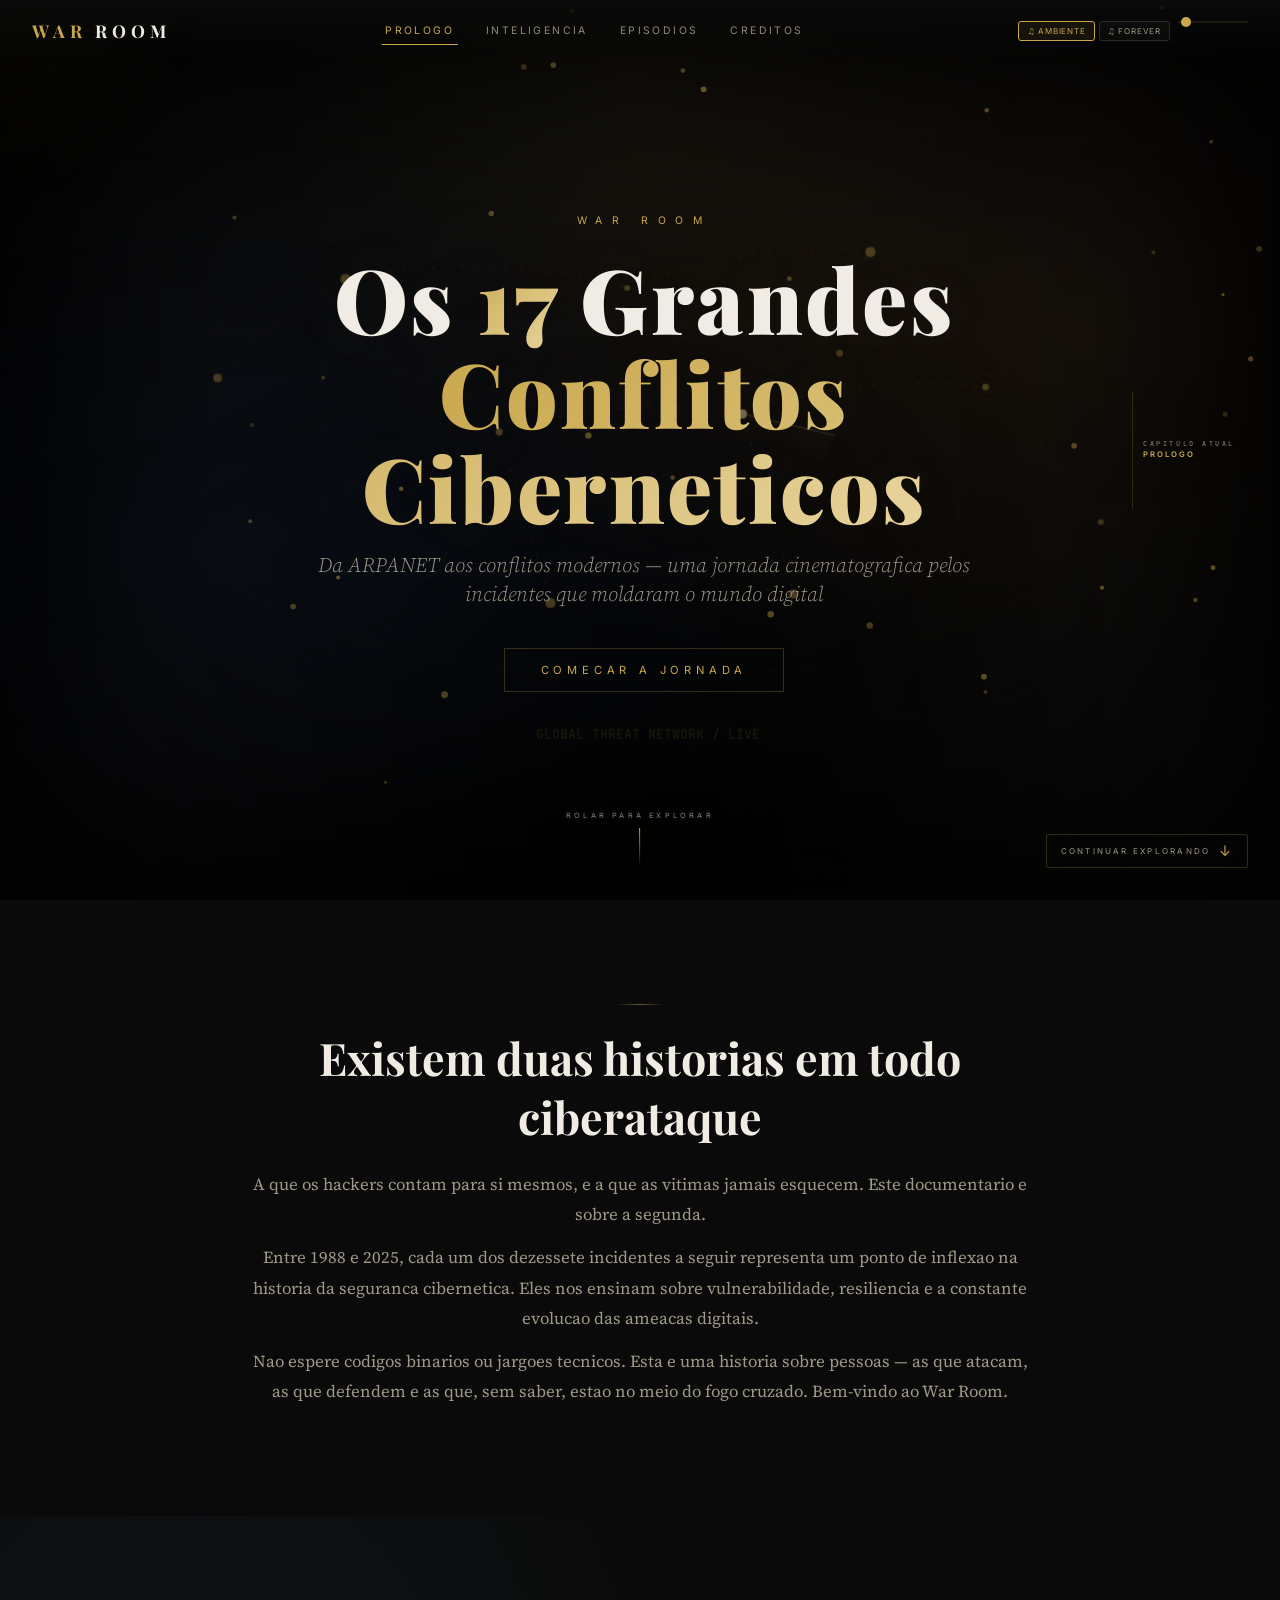
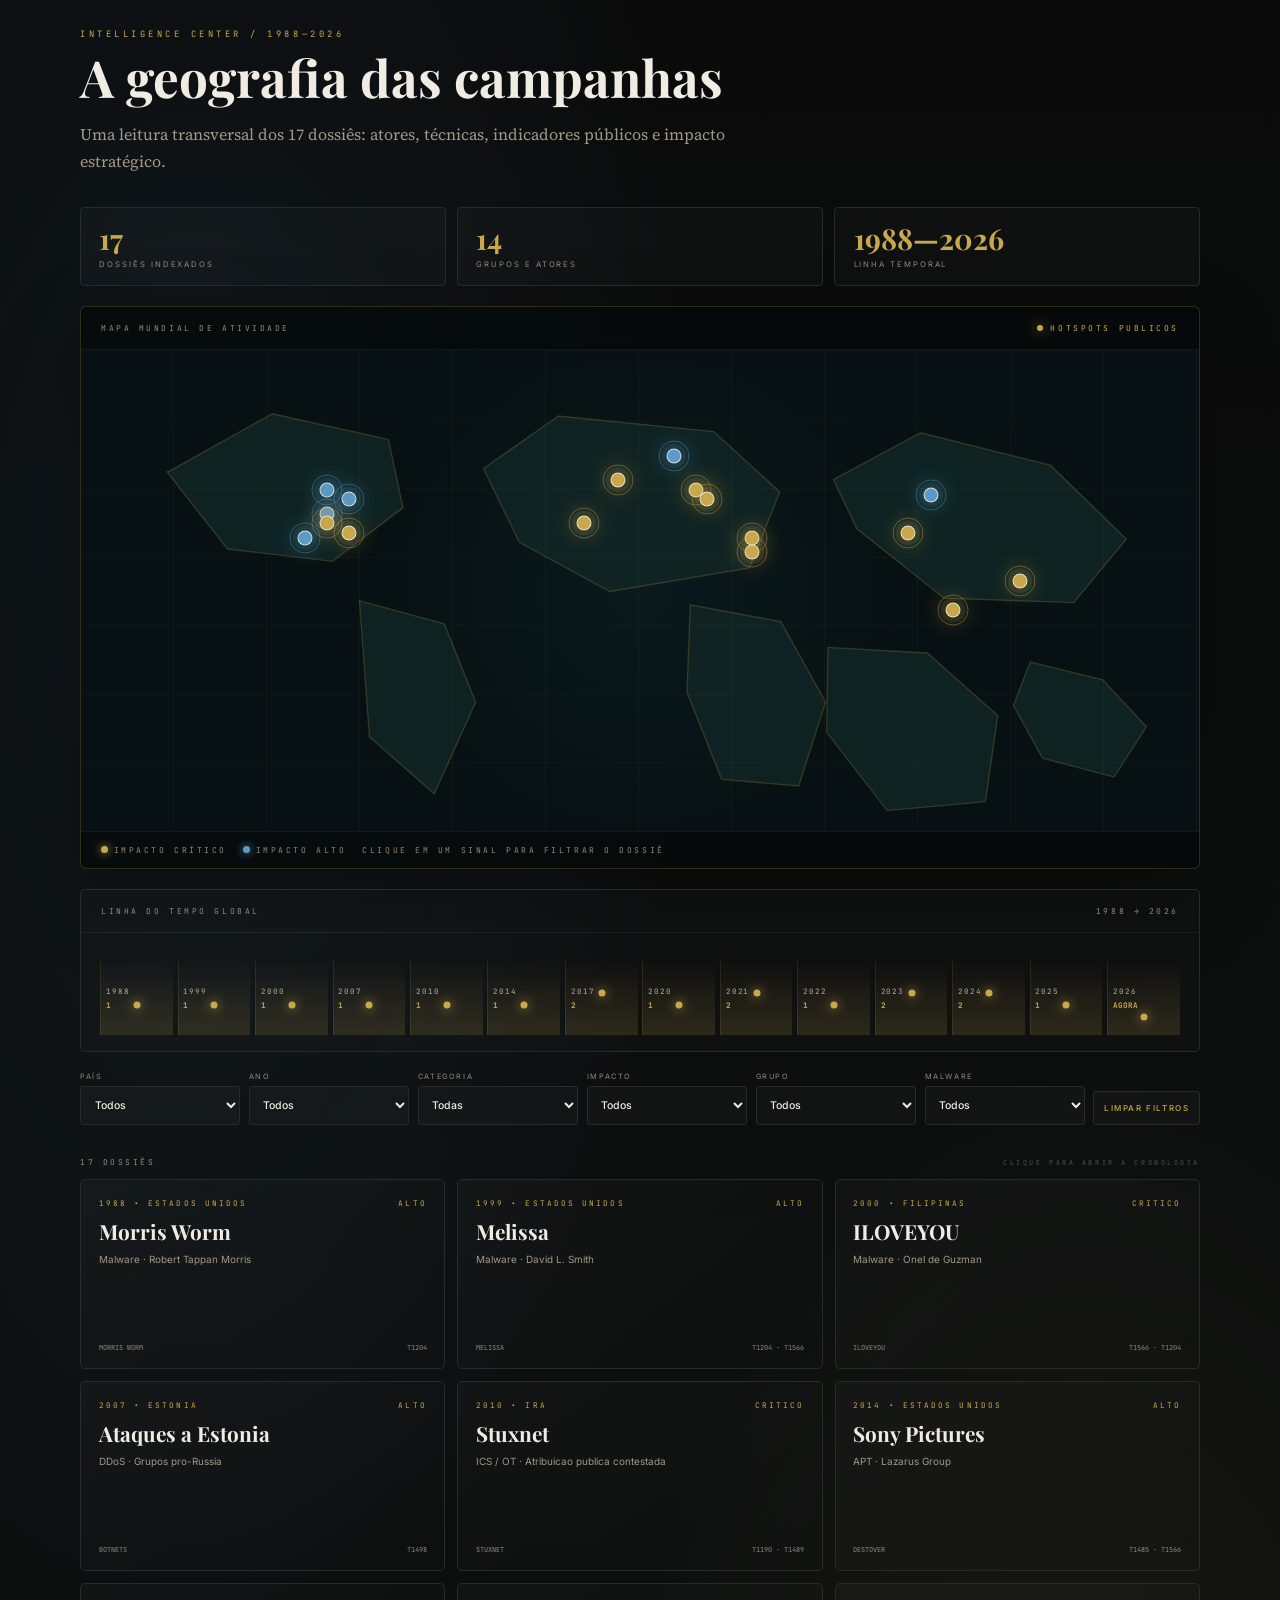
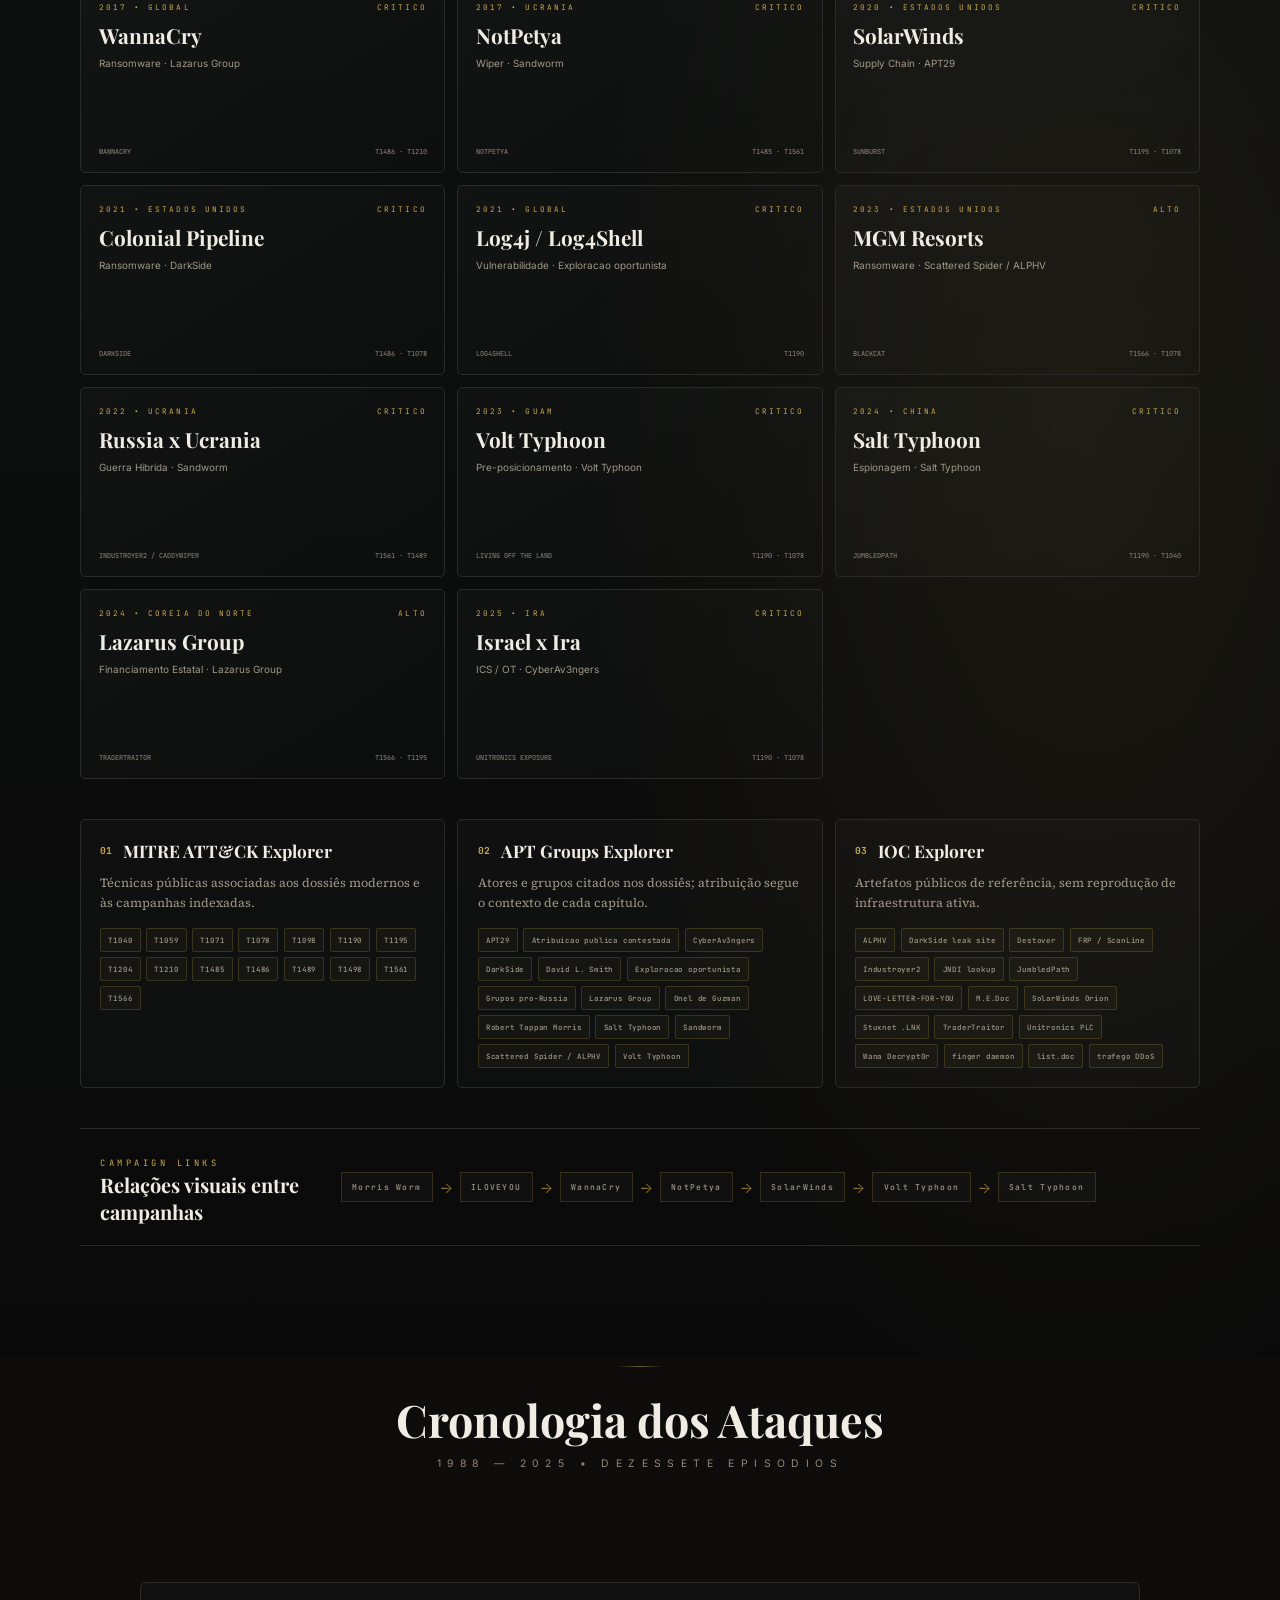
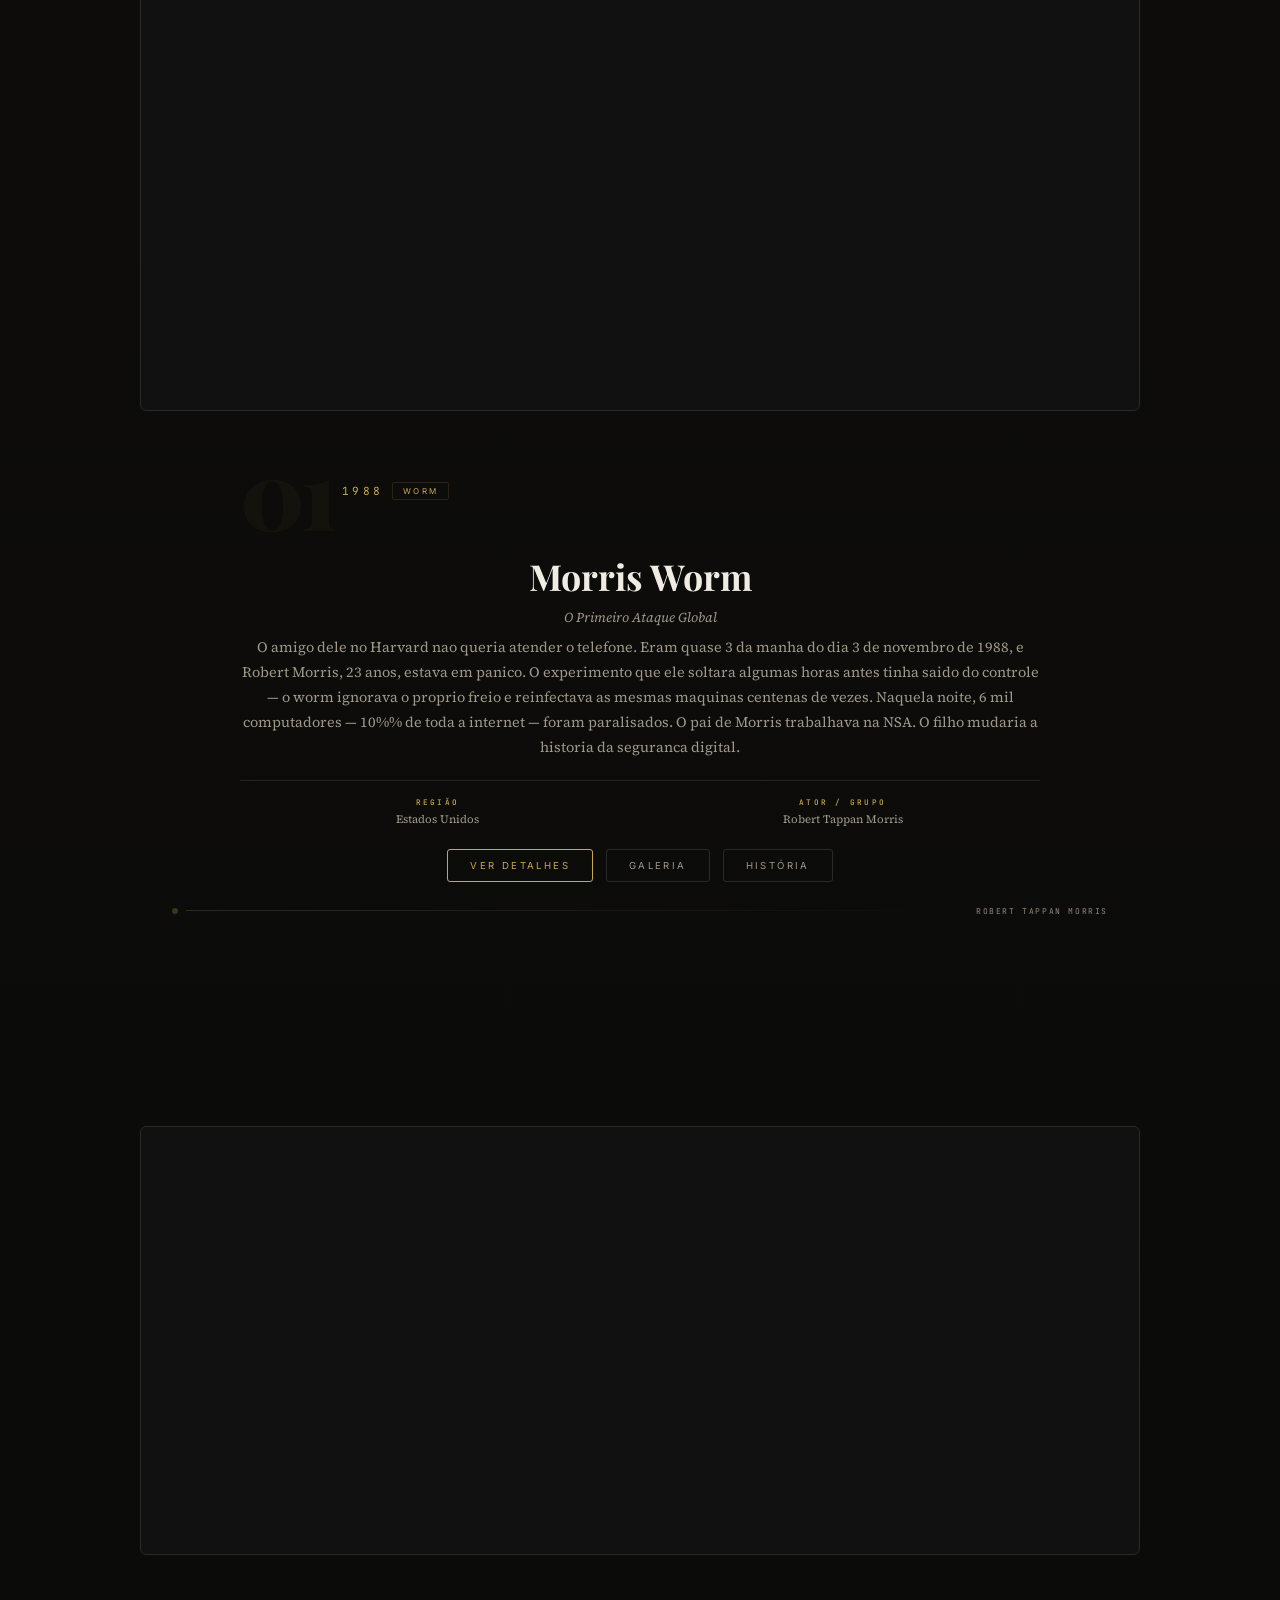
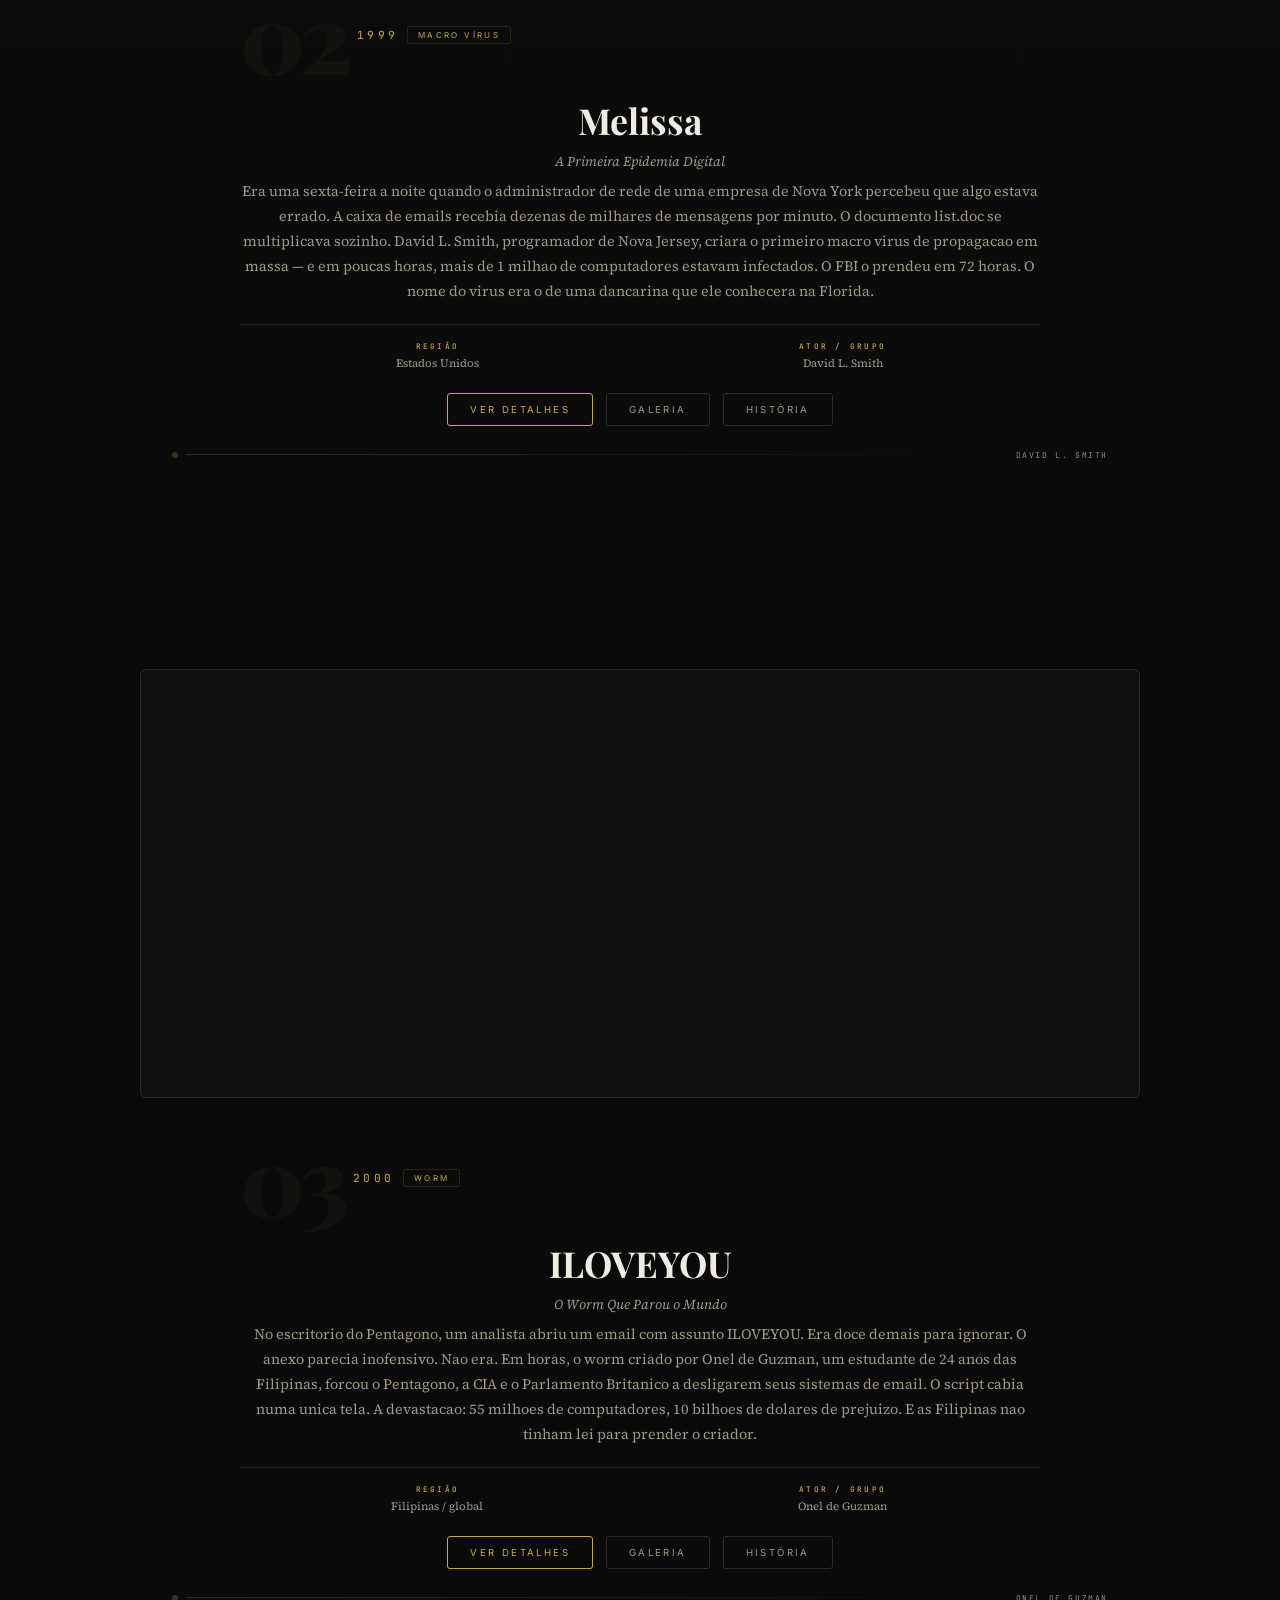
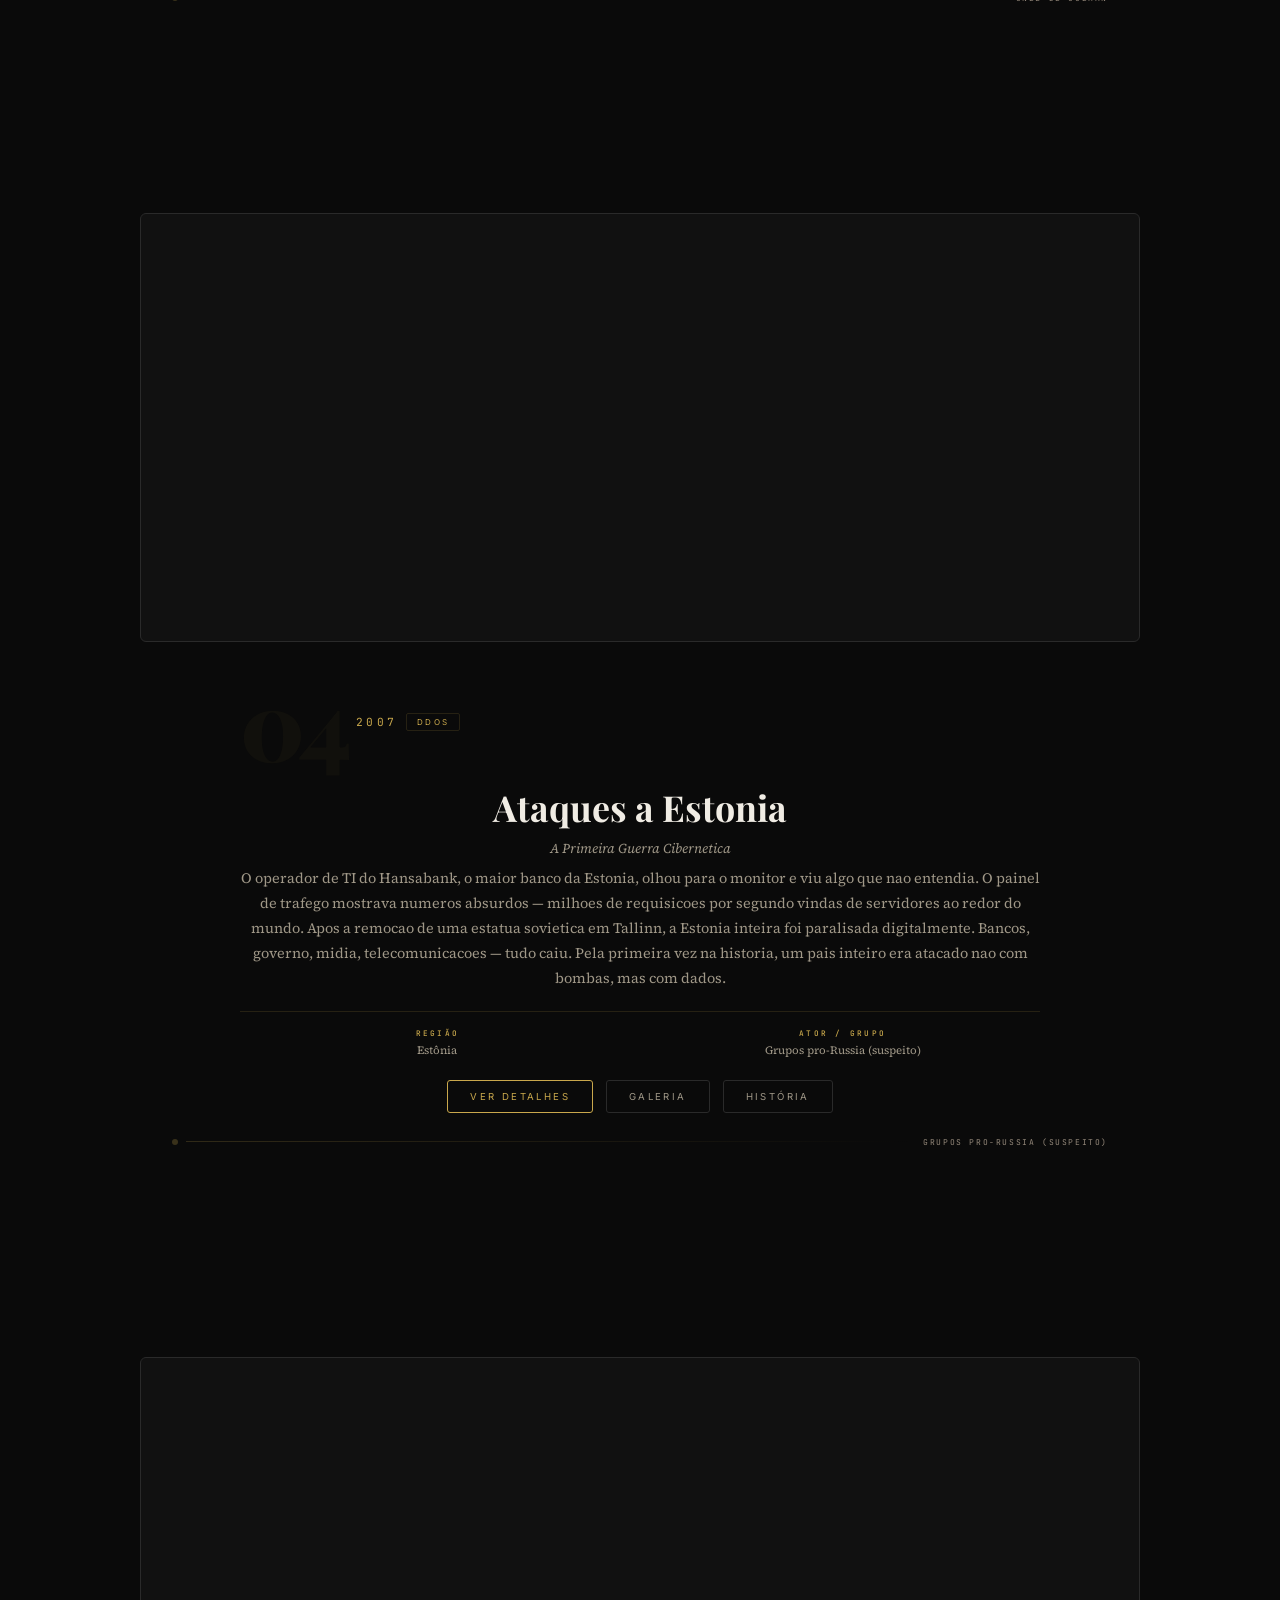
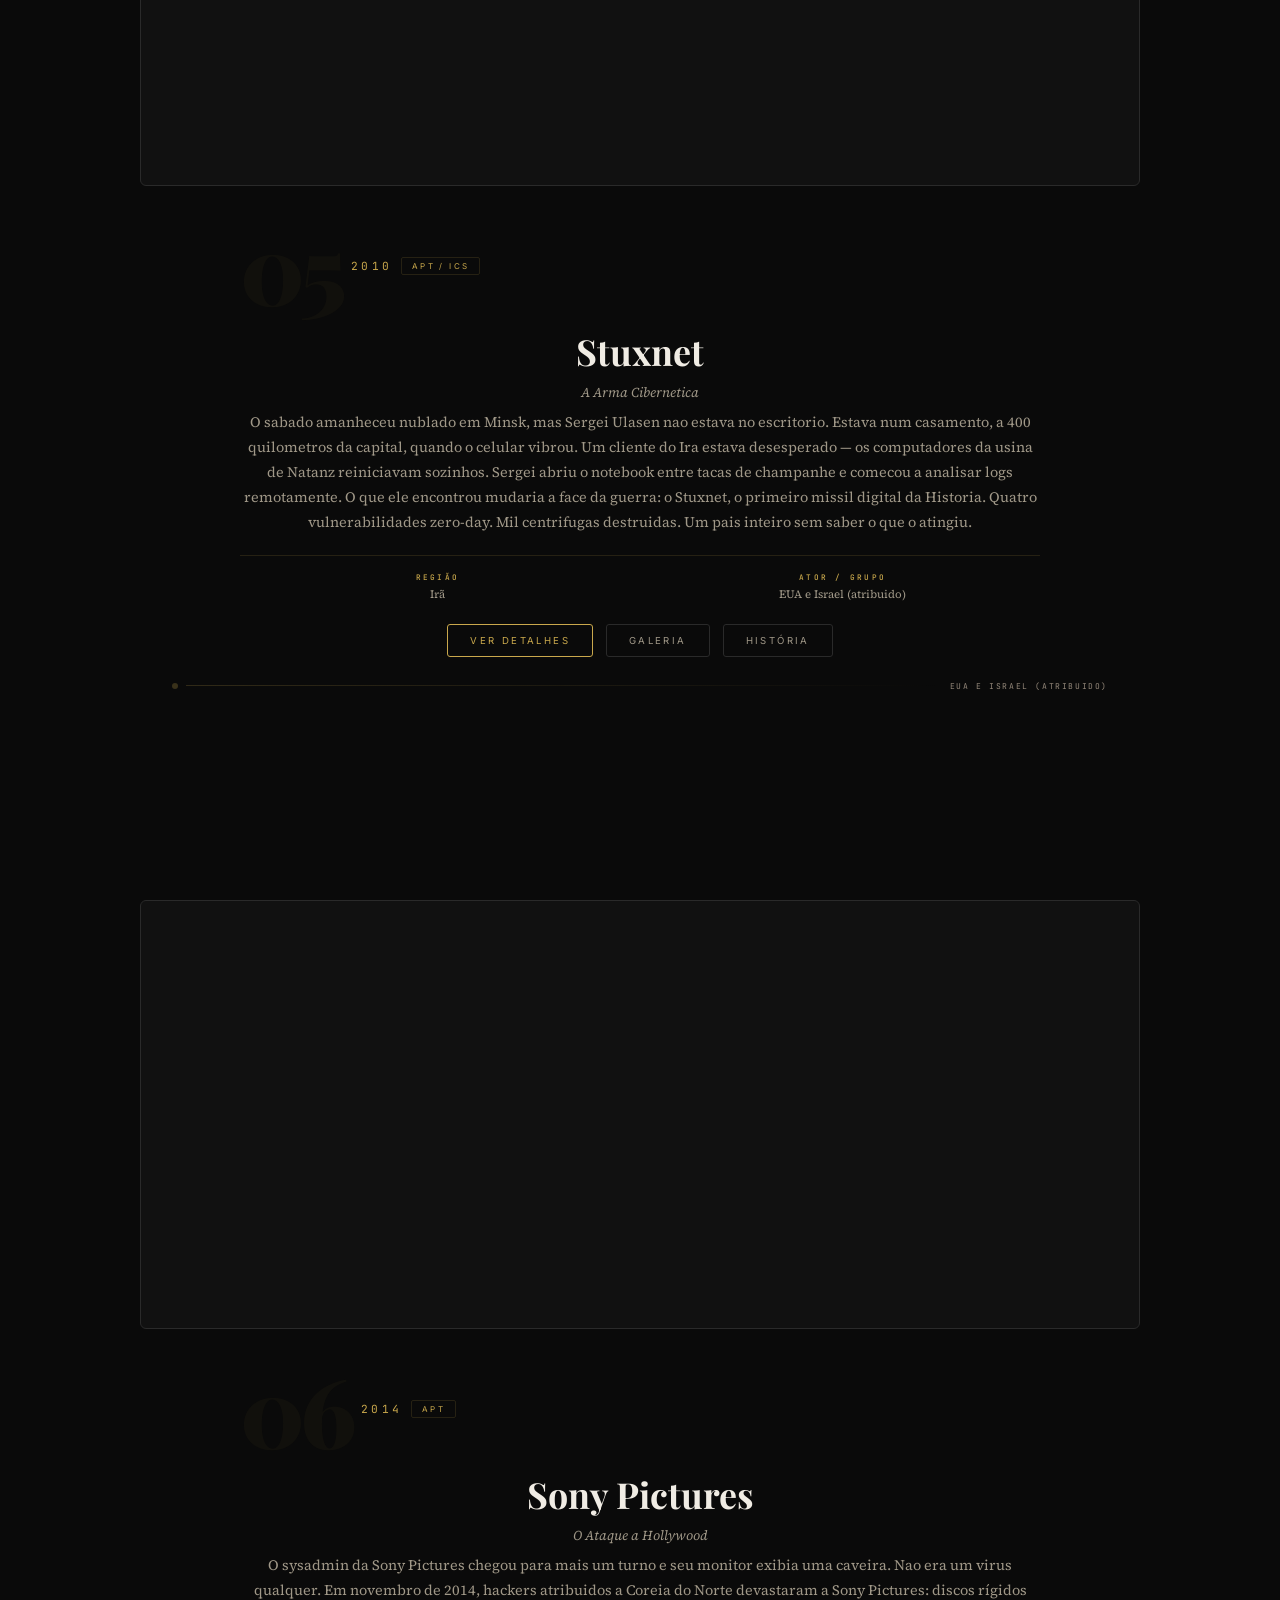
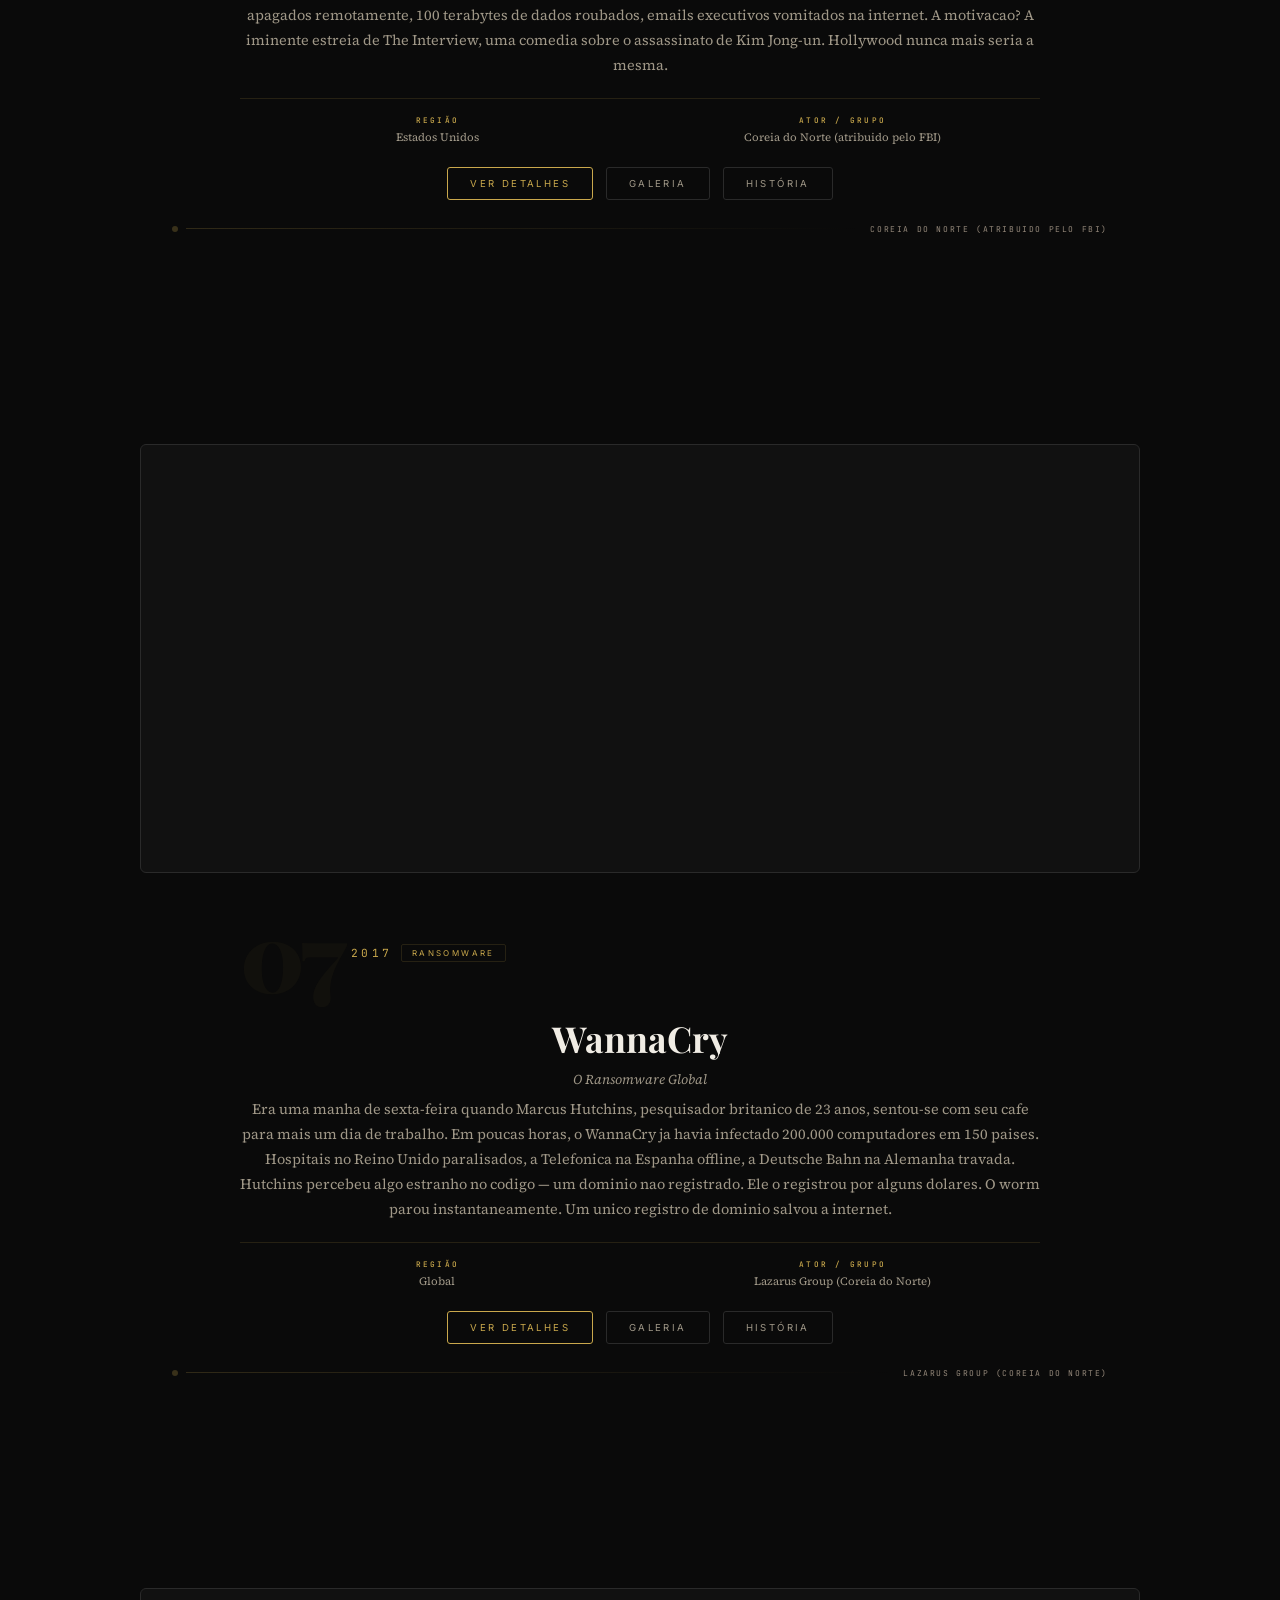
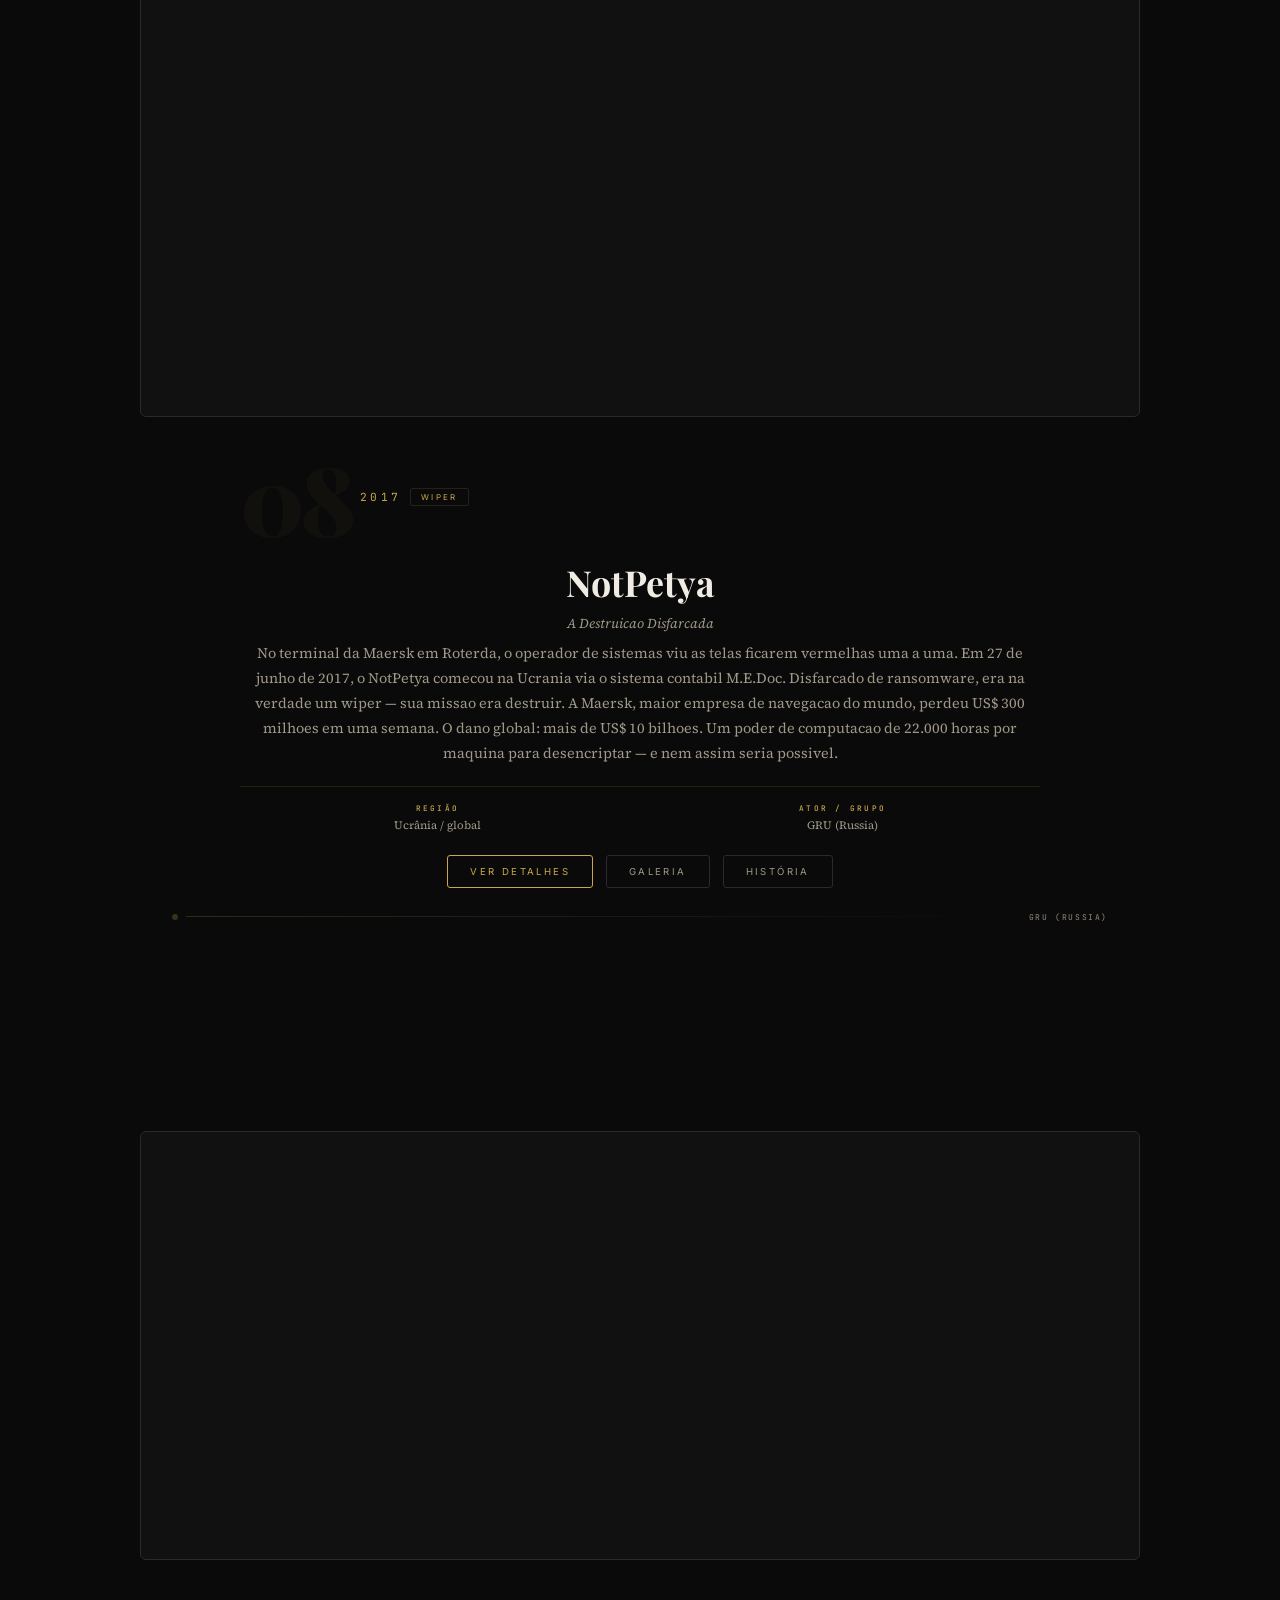
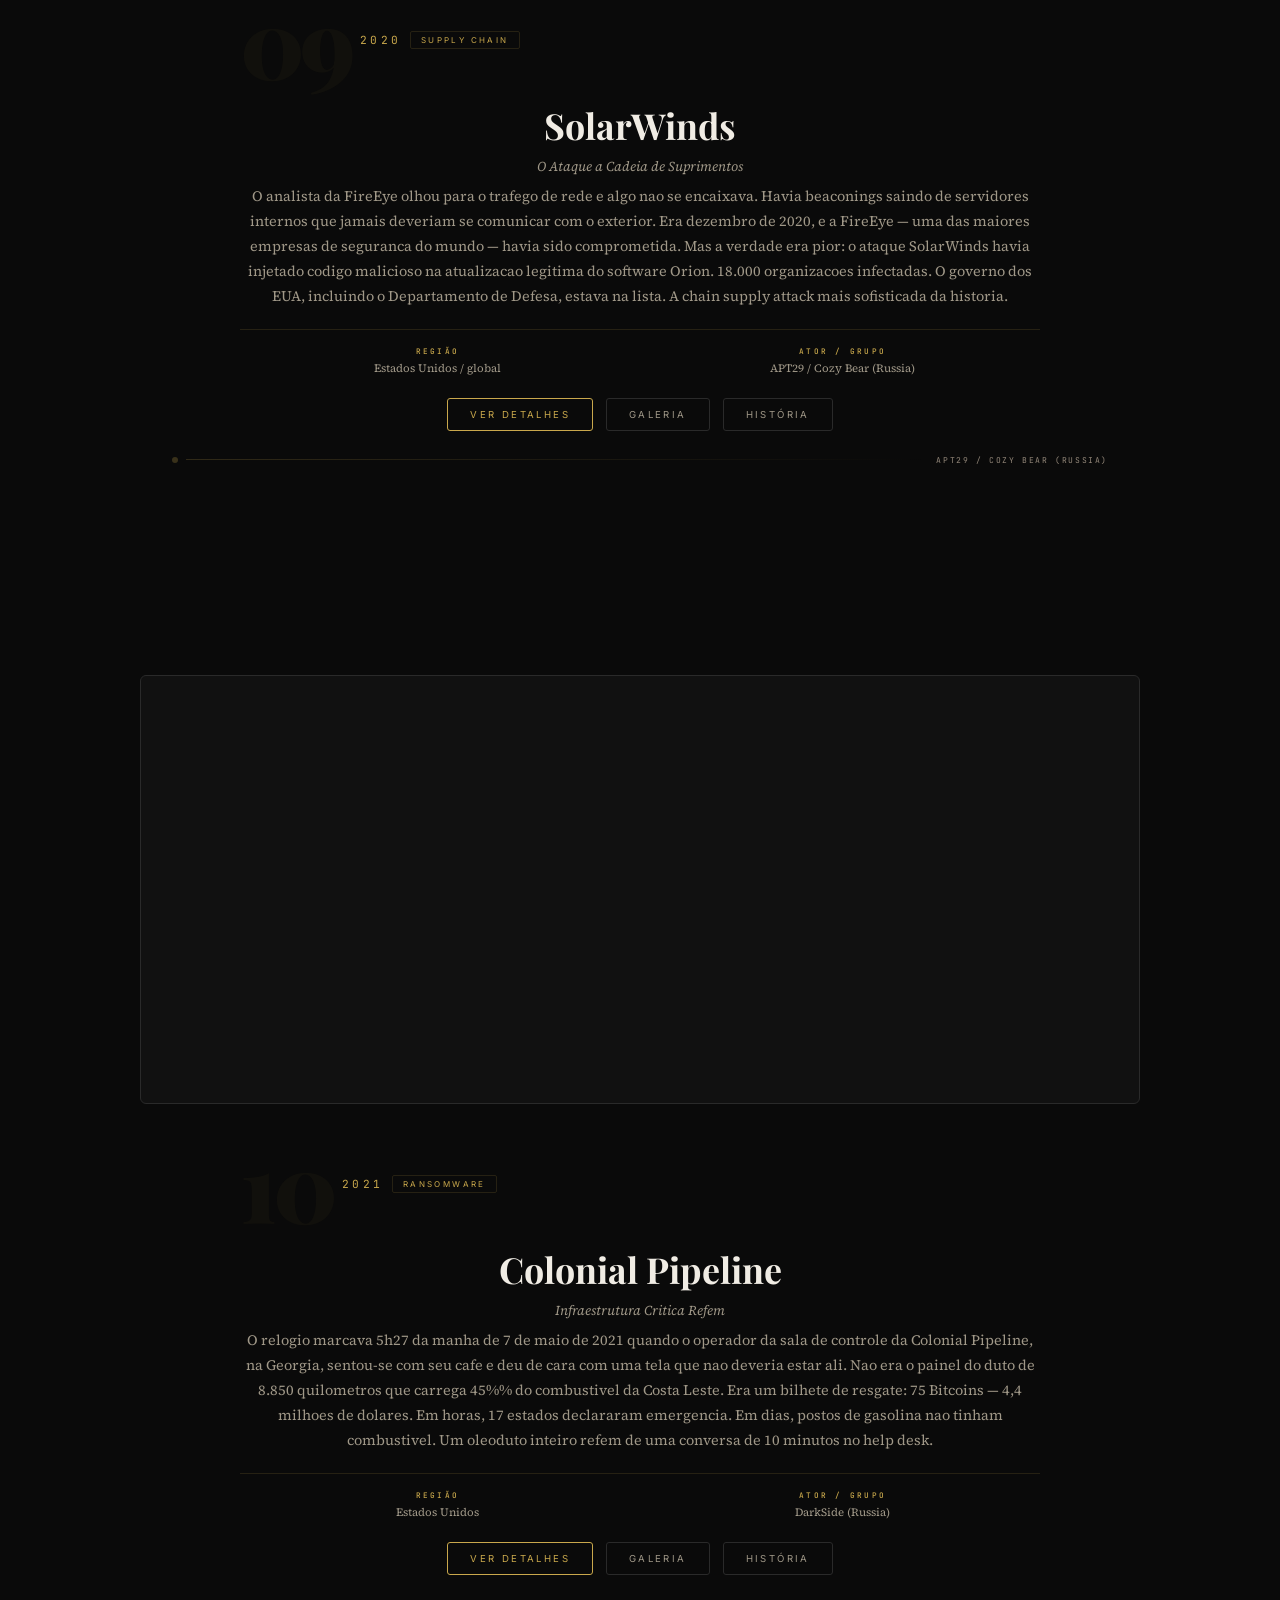
==== commit c0d79030: "refactor(ui): unify details and story presentation" ====
--- a/index.html
+++ b/index.html
@@ -206,6 +206,7 @@
 .episode-detail ul{list-style:none;padding:0}
 .episode-detail li{padding:.35rem 0;border-bottom:1px solid rgba(255,255,255,0.02);display:flex;gap:.8rem}
 .episode-detail .tl-date{font-family:var(--font-mono);color:var(--accent);min-width:75px;flex-shrink:0}
+.episode-kicker{display:flex;align-items:center;gap:.55rem;flex-wrap:wrap;margin-bottom:1rem}.episode-kicker .episode-number,.episode-kicker .episode-year,.episode-kicker .episode-type-badge{margin:0}.episode-facts{display:grid;grid-template-columns:repeat(2,minmax(0,1fr));gap:.65rem;margin:1.1rem 0 1.35rem;padding-top:1rem;border-top:1px solid rgba(201,168,76,.15)}.episode-facts div{min-width:0}.episode-facts dt{font:500 .48rem var(--font-mono);letter-spacing:.14rem;text-transform:uppercase;color:var(--accent);margin-bottom:.28rem}.episode-facts dd{margin:0;font:400 .7rem/1.45 var(--font-body);color:var(--text-secondary)}.dossier-banner-classic{background:linear-gradient(135deg,rgba(8,8,8,.98),rgba(34,28,13,.9) 55%,rgba(11,11,11,.98))}.detail-column{display:flex;flex-direction:column;gap:1.35rem;min-width:0}.detail-section{min-width:0}.detail-section h4{margin-bottom:.62rem}.detail-section p{margin:0 0 .5rem}.detail-section .intel-list li{display:block;padding:.42rem 0}.detail-section .intel-list a{display:inline;color:var(--accent);line-height:1.45}.reference-kind{display:block;margin-bottom:.18rem;font:500 .46rem var(--font-mono);letter-spacing:.12rem;text-transform:uppercase;color:rgba(240,236,228,.48)}.dossier-detail-banner{grid-column:1/-1}.episode-entry[data-modern="true"] .episode-image-wrap::after{content:"DOSSIER MODERNO";position:absolute;left:.9rem;top:.8rem;z-index:2;padding:.3rem .42rem;border:1px solid rgba(201,168,76,.35);background:rgba(5,5,5,.72);font:500 .43rem var(--font-mono);letter-spacing:.13rem;color:var(--accent)}
 .episode-gallery{display:grid;grid-template-columns:repeat(3,1fr);gap:.4rem;margin-top:1rem}
 .episode-gallery img{width:100%;aspect-ratio:4/3;object-fit:cover;border-radius:3px;cursor:pointer;border:1px solid var(--border-subtle);transition:all var(--transition-fast)}
 .episode-gallery img:hover{border-color:var(--accent);transform:scale(1.03)}
@@ -388,6 +389,7 @@
 @media(max-width:768px){.journey-progress{right:.55rem}.journey-progress-track{height:68px}.journey-progress-copy{min-width:auto}.journey-progress-copy span:first-child{display:none}.journey-progress-copy strong{font-size:.38rem;writing-mode:vertical-rl;text-orientation:mixed}.continue-exploring{right:1rem;bottom:1.25rem;padding:.55rem .65rem;font-size:.42rem}.continue-exploring span{font-size:.75rem}}
 @media(prefers-reduced-motion:reduce){.journey-progress-fill{transition:none}.continue-exploring,.episode-entry .episode-grid,.episode-entry .episode-image-wrap{transition:none}.journey-progress{display:none}}
 .intel-timeline-card{margin-top:1.25rem;border:1px solid var(--border-subtle);border-radius:5px;background:rgba(255,255,255,.012);overflow:hidden}.intel-global-timeline{display:flex;align-items:flex-end;gap:.3rem;min-height:118px;padding:1rem 1.2rem;overflow-x:auto}.intel-year-node{position:relative;flex:1 0 44px;min-height:74px;border:0;border-left:1px solid rgba(201,168,76,.13);background:linear-gradient(180deg,transparent,var(--intel-year-color,rgba(201,168,76,.16)));color:var(--text-secondary);cursor:pointer;text-align:left;padding:.35rem .3rem;transition:transform var(--transition-fast),background var(--transition-fast)}.intel-year-node::before{content:"";position:absolute;top:calc(100% - var(--intel-year-height,18px));left:50%;width:7px;height:7px;border-radius:50%;background:var(--accent);box-shadow:0 0 12px var(--accent);transform:translate(-50%,-50%)}.intel-year-node:hover,.intel-year-node:focus-visible{transform:translateY(-5px);background:linear-gradient(180deg,rgba(201,168,76,.12),rgba(201,168,76,.25));outline:none}.intel-year-node span{display:block;font:500 .47rem var(--font-mono);letter-spacing:.06rem}.intel-year-node strong{display:block;margin-top:.25rem;font:700 .48rem var(--font-mono);color:var(--accent)}@media(max-width:768px){.intel-global-timeline{padding:.8rem;min-height:104px}.intel-year-node{flex-basis:40px;min-height:66px}}
+.episode-story-hero{background:linear-gradient(90deg,rgba(5,5,5,.94),rgba(5,5,5,.42)),var(--story-image),linear-gradient(135deg,#090909,#211a09);background-size:cover;background-position:center}.episode-story-hero::after{content:"CLASSIFIED / DOSSIER";position:absolute;top:1.25rem;left:1.5rem;font:500 .48rem var(--font-mono);letter-spacing:.19rem;color:var(--accent);z-index:1}.episode-story-hero::before{content:none}.episode-facts{grid-template-columns:repeat(2,minmax(0,1fr))}@media(max-width:520px){.episode-facts{grid-template-columns:1fr}.episode-entry[data-modern="true"] .episode-image-wrap::after{left:.65rem;top:.6rem}.detail-section .intel-list li{padding:.5rem 0}}
 </style>
 </head>
 <body>
@@ -902,6 +904,39 @@
   });
 }
 
+// Standardized renderer: cards, details and references share one editorial frame.
+function renderEpisodes(){
+  el.innerHTML = EPISODES.map(function(ep){
+    var hi = ep.previewImage || ((ep.images && ep.images.length) ? ep.images[0] : "");
+    var isModern = !!ep.cover;
+    var bannerClass = isModern ? " dossier-banner-" + ep.cover : " dossier-banner-classic";
+    var bannerCode = isModern ? ep.coverCode : "HISTORICAL DOSSIER";
+    var intelligence = '<section class="detail-section"><h4>Inteligência pública</h4><p><strong>MITRE ATT&CK:</strong> ' + (ep.mitre || "Não confirmado publicamente para este capítulo.") + '</p><p><strong>Grupos envolvidos:</strong> ' + (ep.groups || ep.attribution || "Não divulgado publicamente.") + '</p><p><strong>IOCs públicos:</strong> ' + (ep.iocs || "Não divulgado publicamente.") + '</p></section><section class="detail-section"><h4>Lições aprendidas</h4><p>' + (ep.lessons || ep.defense || "Não divulgado publicamente.") + '</p></section>';
+    var references = ep.references && ep.references.length ? '<section class="detail-section"><h4>Referências</h4><ul class="intel-list">' + ep.references.map(function(ref){return '<li><span class="reference-kind">' + (ref.kind || "Fonte oficial / pública") + '</span><a href="' + ref.href + '" target="_blank" rel="noopener noreferrer">' + ref.title + ' ↗</a></li>';}).join("") + '</ul></section>' : '<section class="detail-section"><h4>Referências</h4><p>Não divulgado publicamente no material de origem deste capítulo.</p></section>';
+    var credits = ep.mediaCredits && ep.mediaCredits.length ? '<section class="detail-section"><h4>Créditos visuais</h4><ul class="intel-list">' + ep.mediaCredits.map(function(item){return '<li><a href="' + item.href + '" target="_blank" rel="noopener noreferrer">' + item.title + ' ↗</a></li>';}).join("") + '</ul></section>' : '';
+    return '<article class="episode-entry" data-episode="' + ep.id + '" data-modern="' + isModern + '"><div class="episode-grid"><div class="episode-image-wrap">'
+      + (hi ? '<div class="episode-image-blur" style="background-image:url(' + hi + ')"></div><img class="episode-image" src="' + hi + '" alt="Imagem de contexto: ' + ep.title + '" loading="lazy">' : '<div class="episode-image-placeholder"><span class="pl-year">' + ep.year + '</span><span class="pl-title">' + ep.title + '</span><span class="pl-ref">Imagem histórica não divulgada</span></div>')
+      + '</div><div class="episode-info"><div class="episode-kicker"><span class="episode-number">' + ep.num + '</span><span class="episode-year">' + ep.year + '</span><span class="episode-type-badge">' + ep.category + '</span></div><h3 class="episode-title">' + ep.title + '</h3><p class="episode-subtitle">' + ep.subtitle + '</p><p class="episode-summary">' + ep.summary + '</p><dl class="episode-facts"><div><dt>Região</dt><dd>' + ep.region + '</dd></div><div><dt>Ator / grupo</dt><dd>' + ep.attribution + '</dd></div></dl><div class="episode-actions"><button type="button" class="episode-btn episode-btn-primary toggle-detail" aria-controls="episode-detail-' + ep.id + '" aria-expanded="false">Ver detalhes</button>'
+      + (ep.images && ep.images.length ? '<button type="button" class="episode-btn episode-btn-secondary view-gallery">Galeria</button>' : '') + '<button type="button" class="episode-btn episode-btn-secondary view-story">História</button></div></div></div><div class="episode-timeline"><div class="episode-timeline-dot"></div><div class="episode-timeline-line"></div><span class="episode-timeline-label">' + ep.attribution + '</span></div><div class="episode-detail" id="episode-detail-' + ep.id + '"><div class="episode-detail-inner"><div class="dossier-detail-banner' + bannerClass + '"><span>' + ep.region + ' · ' + ep.confidence + '</span><strong>' + bannerCode + '</strong></div><div class="detail-column"><section class="detail-section"><h4>Cronologia</h4><ul>'
+      + ep.timeline.map(function(t){return '<li><span class="tl-date">' + t.date + '</span><span>' + t.event + '</span></li>';}).join("") + '</ul></section>' + (ep.curiosity ? '<section class="detail-section"><h4>Contexto</h4><p>' + ep.curiosity + '</p></section>' : '') + '</div><div class="detail-column"><section class="detail-section"><h4>Impacto</h4><p><strong>Econômico:</strong> ' + ep.economic + '</p><p><strong>Social:</strong> ' + ep.social + '</p><p><strong>Atribuição:</strong> ' + ep.attribution + '</p><p><strong>Alvo:</strong> ' + ep.target + '</p></section><section class="detail-section"><h4>Defesa</h4><p>' + ep.defense + '</p></section><section class="detail-section"><h4>Resposta institucional</h4><p>' + ep.legislation + '</p></section>' + intelligence + references + credits + '</div></div></div></article>';
+  }).join("");
+
+  el.addEventListener("click", function(e){
+    var en = e.target.closest(".episode-entry");
+    if(!en) return;
+    var tb = e.target.closest(".toggle-detail");
+    if(tb){ var dt = en.querySelector(".episode-detail"), op = dt.classList.contains("open"); dt.classList.toggle("open"); tb.textContent = op ? "Ver detalhes" : "Ocultar detalhes"; tb.setAttribute("aria-expanded", op ? "false" : "true"); }
+    var gb = e.target.closest(".view-gallery");
+    if(gb){ openLB(en.dataset.episode, 0); }
+    var sb = e.target.closest(".view-story");
+    if(sb){ openStory(en.dataset.episode); }
+  });
+  document.querySelectorAll(".episode-image").forEach(function(img){
+    img.addEventListener("error", function(){var wrap=this.closest(".episode-image-wrap");if(wrap)wrap.classList.add("img-failed");});
+    img.addEventListener("load", function(){var wrap=this.closest(".episode-image-wrap");if(wrap)wrap.classList.add("episode-image-loaded");});
+  });
+}
+
 // ===== TACTICAL MAP CANVAS (reuses the original hero canvas) =====
 function initWaveCanvas(){
   if(!wc || prefersReducedMotion) return;
@@ -1270,6 +1305,20 @@
 document.addEventListener("keydown", function(e){
   if(e.key === "Escape" && stMod.classList.contains("active")){ closeStory(); }
 });
+
+// Standardized story header for all 17 dossiers; existing narrative HTML remains unchanged.
+function openStory(id){
+  var ep = EPISODES.find(function(e){return e.id === id});
+  if(!ep) return;
+  var txt = STORIES[id] || "<p>História completa não divulgada no material de origem.</p>";
+  stTitle.textContent = ep.num + ". " + ep.title;
+  stMeta.textContent = ep.year + " · " + ep.category + " · " + ep.attribution;
+  stBody.innerHTML = '<div class="dossier-story-hero episode-story-hero' + (ep.cover ? ' dossier-story-hero-' + ep.cover : '') + '"' + (ep.previewImage ? ' style="--story-image:url(' + ep.previewImage + ')"' : '') + '><span>' + ep.region + '</span><strong>' + (ep.cover ? ep.coverCode : "HISTORICAL DOSSIER") + '</strong></div>' + txt;
+  stMod.classList.add("active");
+  document.body.classList.add("modal-open");
+  document.body.style.overflow = "hidden";
+  stClose.focus();
+}
 
 // ===== AUDIO =====
 // YouTube player vars
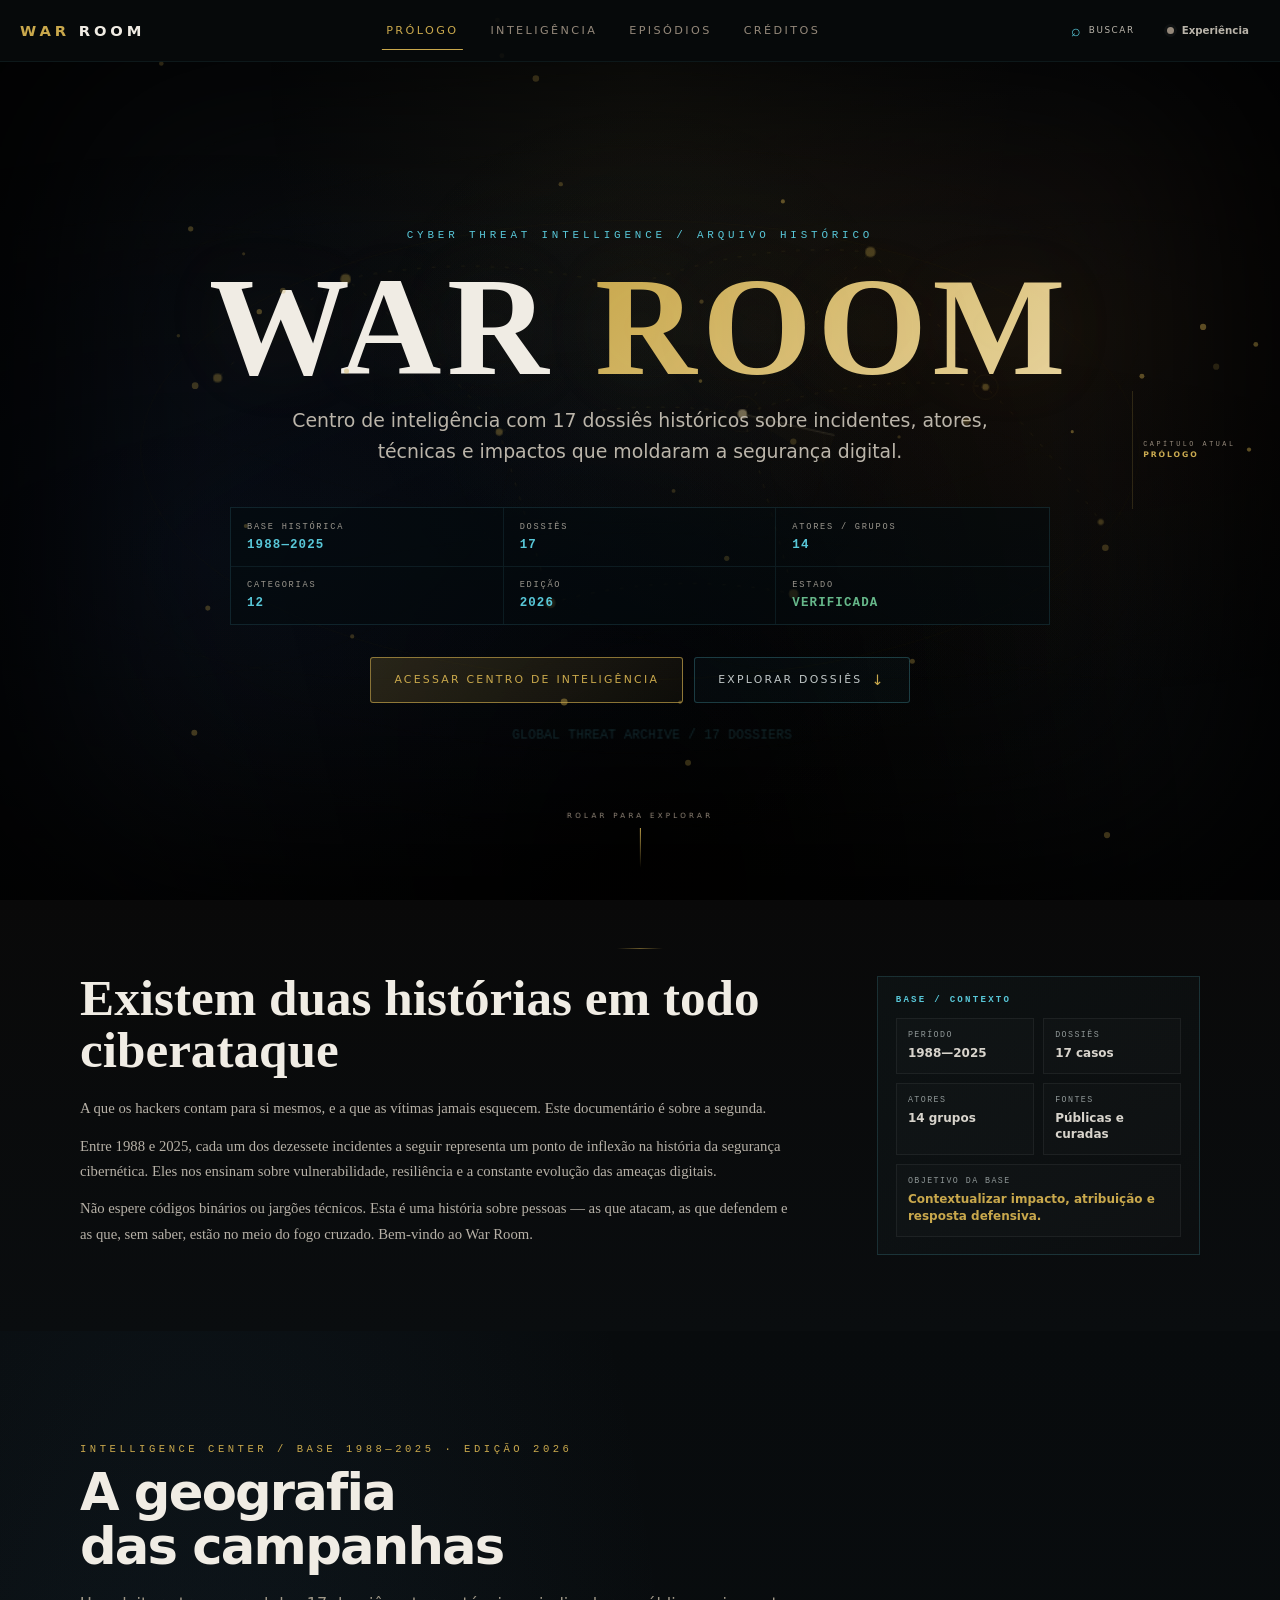
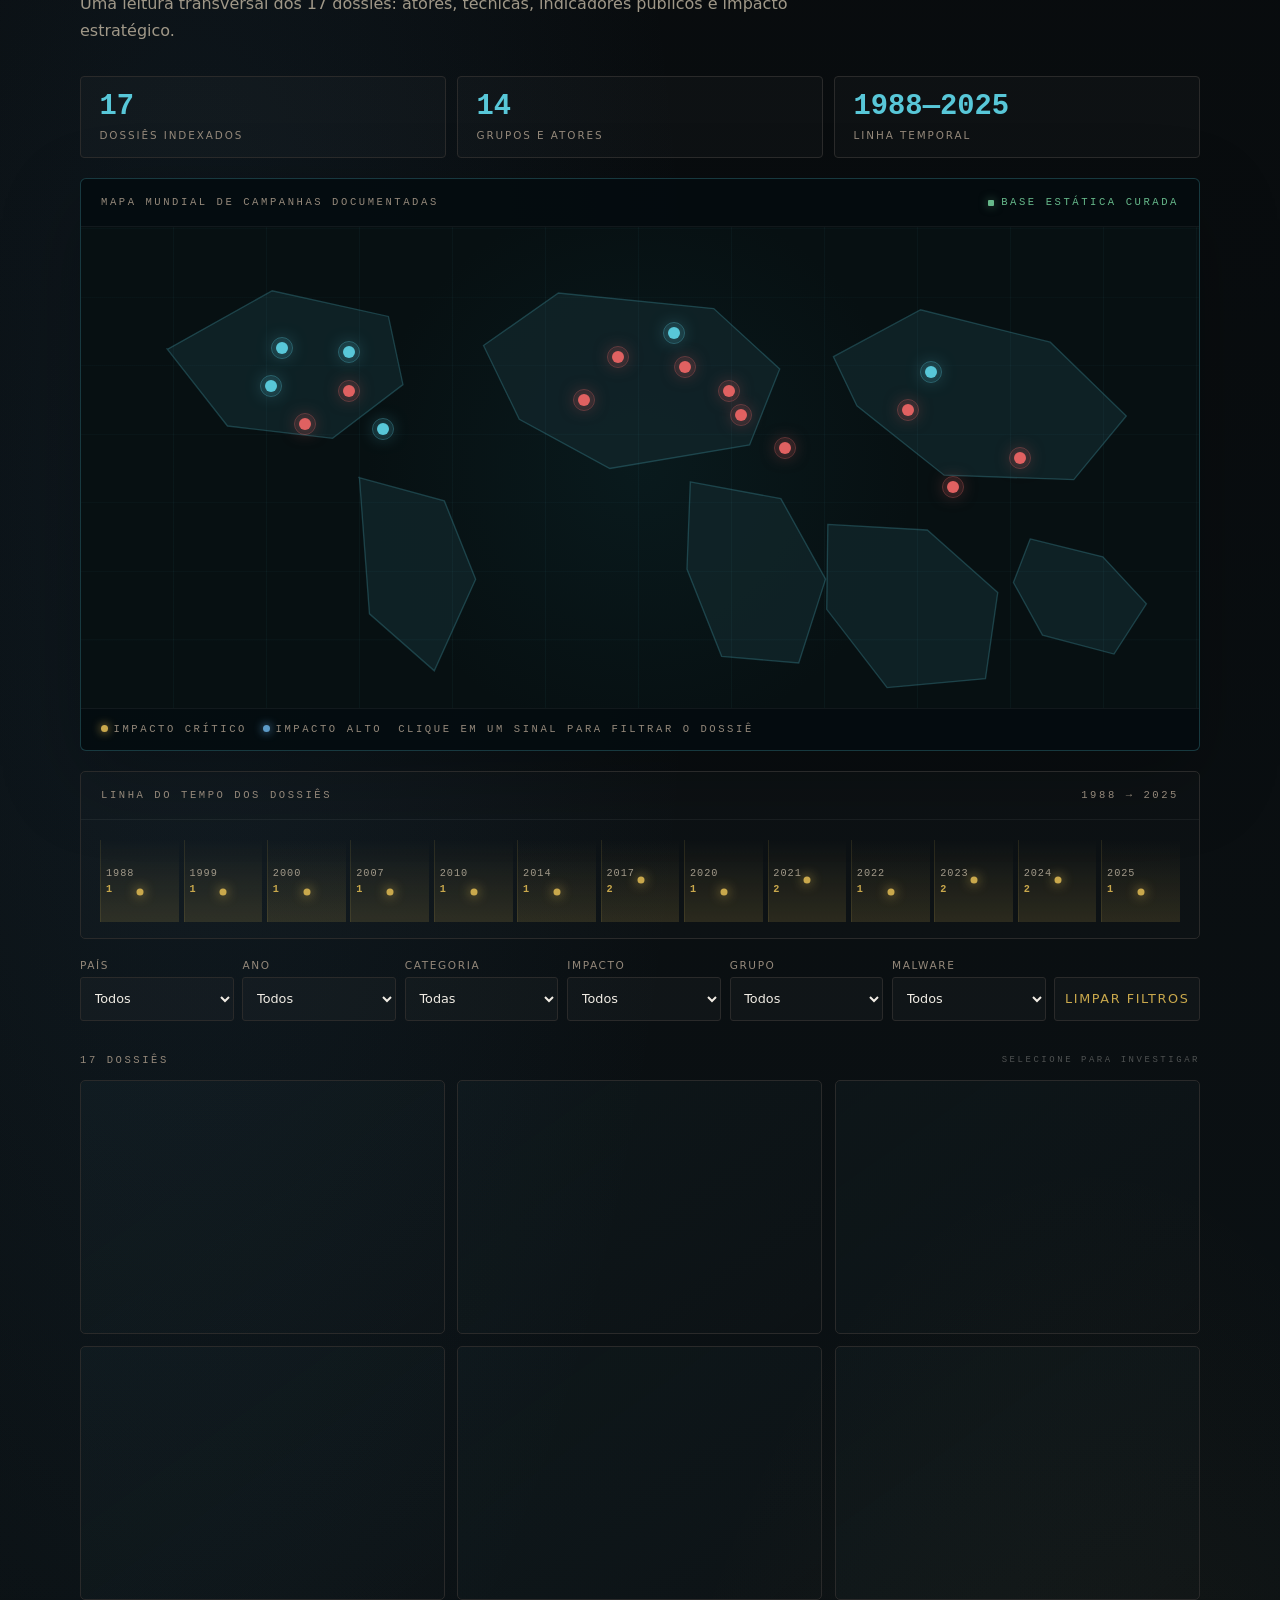
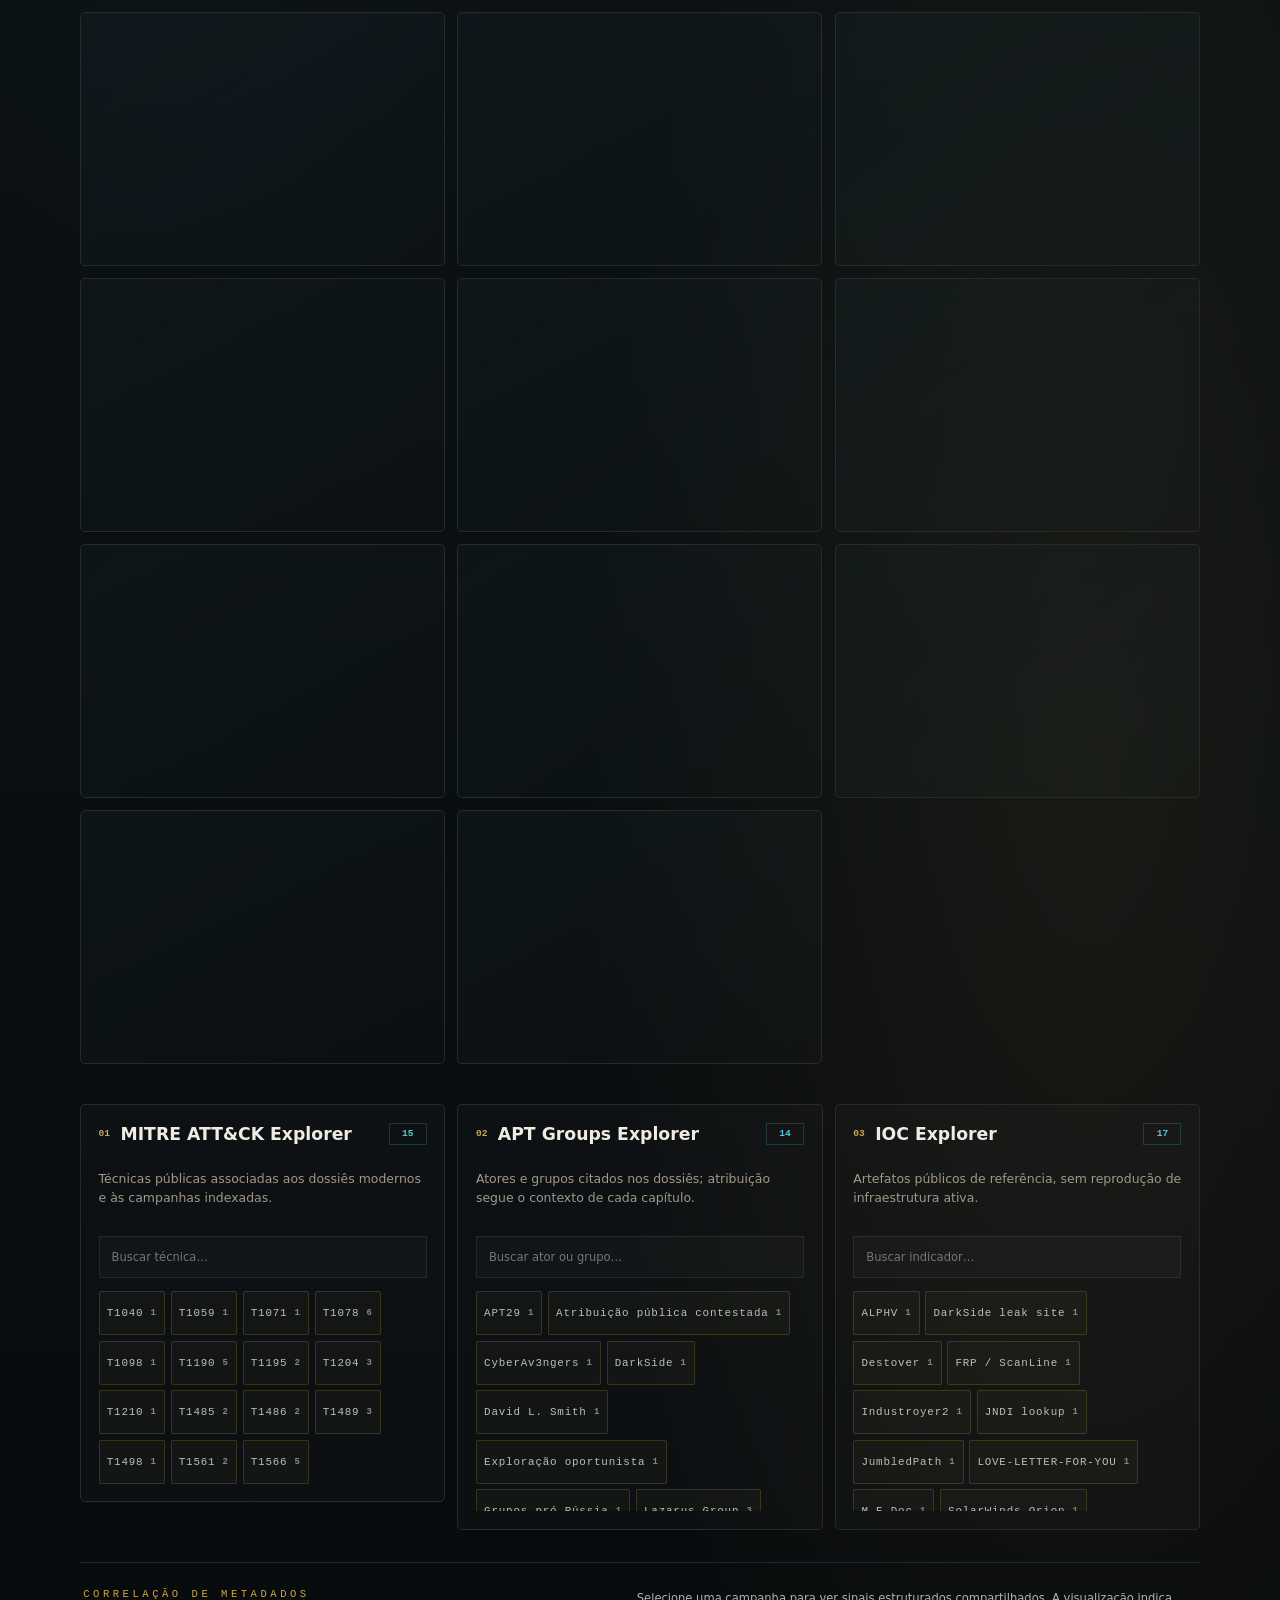
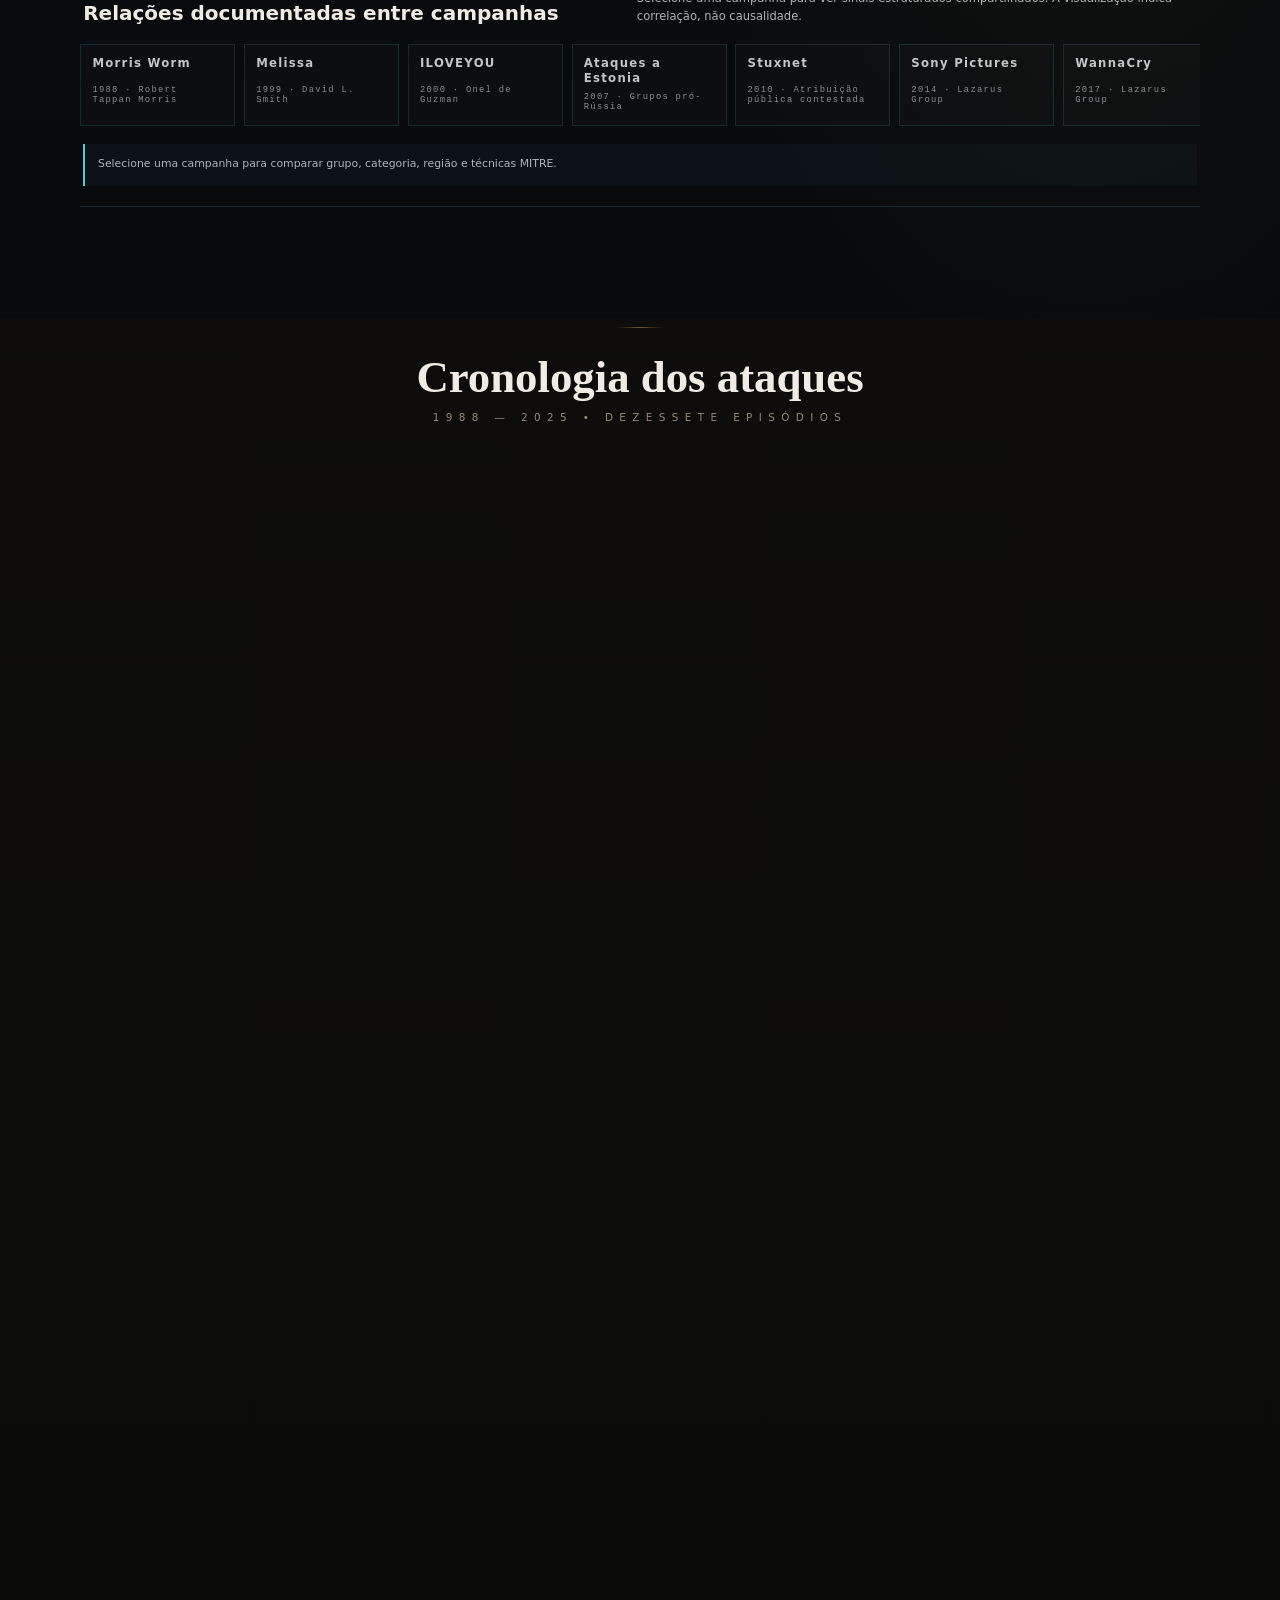
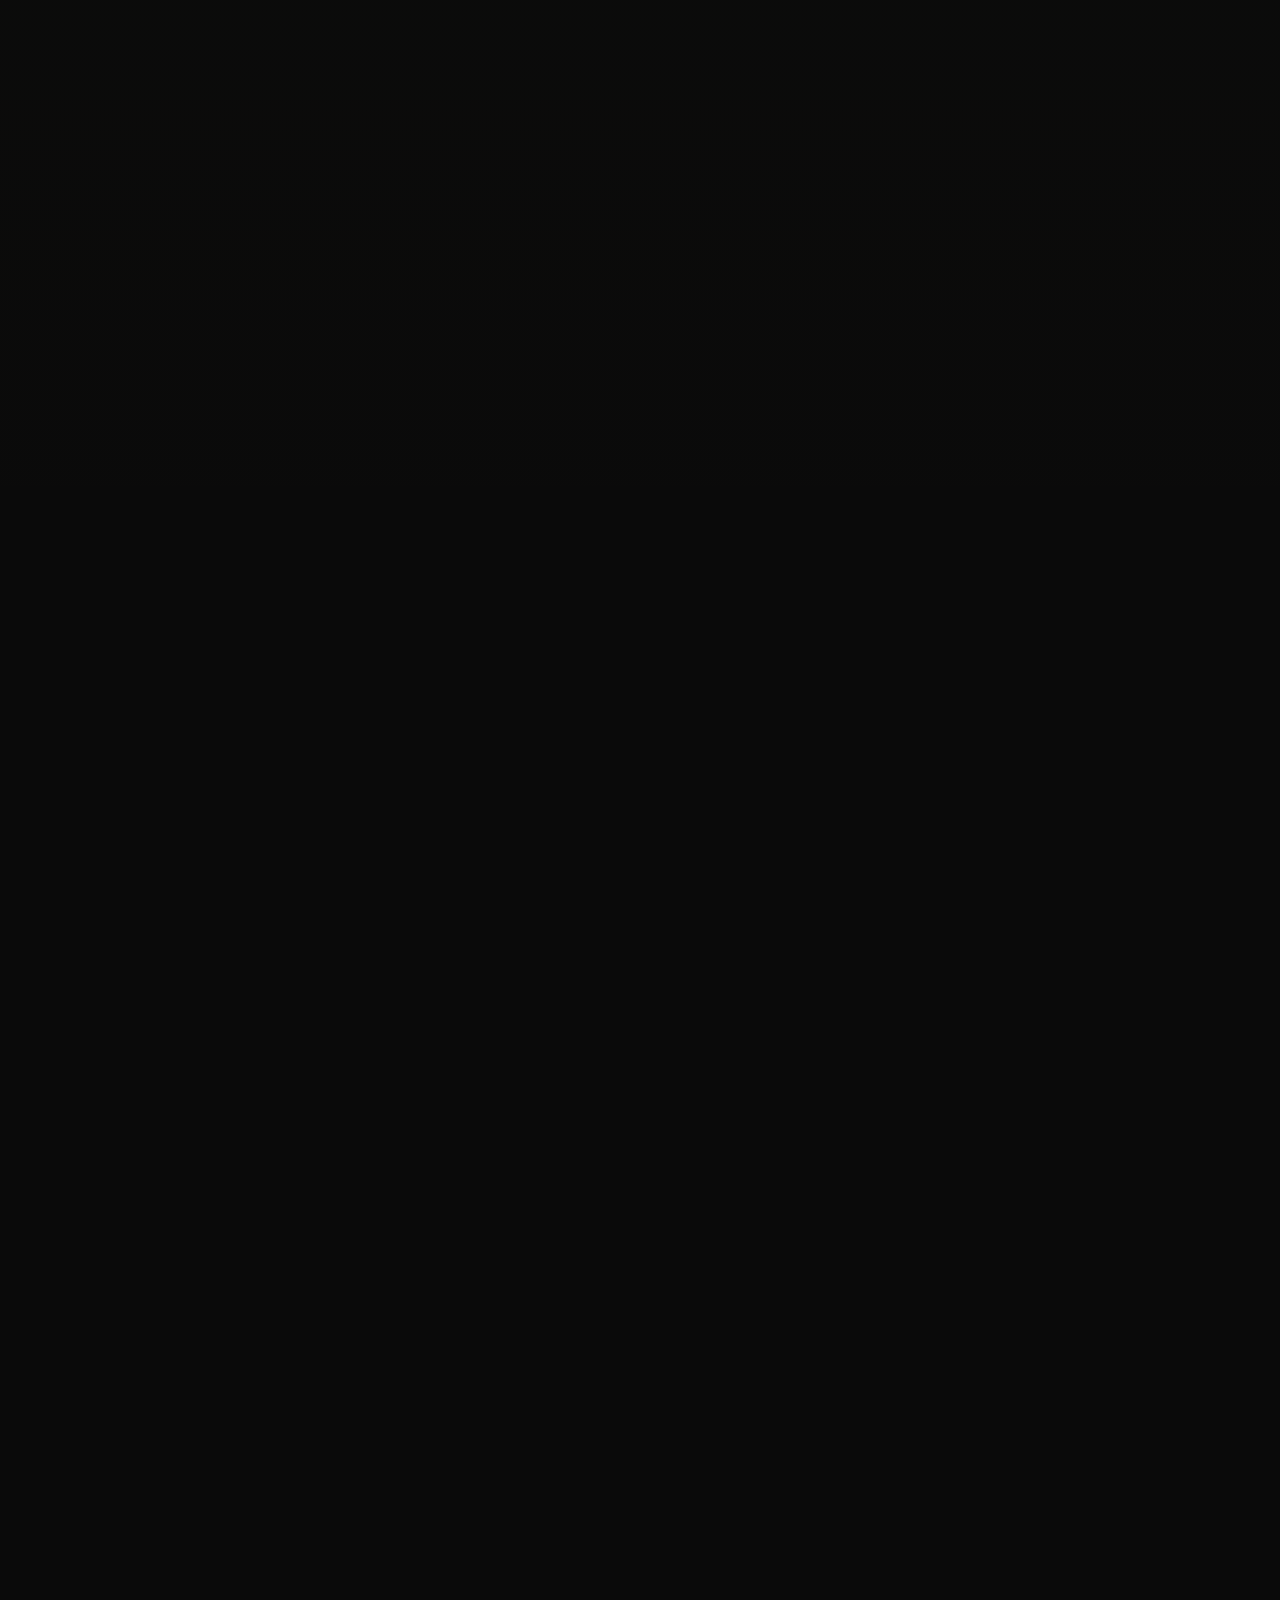
==== commit ef13bc3f: "feat: evolve WAR ROOM into CTI experience" ====
--- a/index.html
+++ b/index.html
@@ -3,16 +3,15 @@
 <head>
 <meta charset="UTF-8">
 <meta name="viewport" content="width=device-width, initial-scale=1.0">
-<title>WAR ROOM 3.0 — Biblioteca de Conflitos Cibernéticos</title>
-<meta name="description" content="Experiência cinematográfica interativa sobre 17 incidentes e conflitos cibernéticos. Documentário em código.">
+<title>WAR ROOM — Centro de Cyber Threat Intelligence</title>
+<meta name="description" content="Centro interativo de inteligência com 17 dossiês históricos sobre incidentes, atores, técnicas e impactos cibernéticos.">
 <meta name="theme-color" content="#0a0a0a">
-<link rel="preconnect" href="https://fonts.googleapis.com">
-<link rel="preconnect" href="https://fonts.gstatic.com" crossorigin>
-<link href="https://fonts.googleapis.com/css2?family=Playfair+Display:ital,wght@0,400;0,700;0,900;1,400&family=Source+Serif+4:opsz,wght@8..60,300;8..60,400;8..60,600;8..60,700&family=JetBrains+Mono:wght@300;400;500;700&family=Inter:wght@300;400;500;600;700&display=swap" rel="stylesheet">
+<meta name="color-scheme" content="dark">
+<link rel="icon" href="data:image/svg+xml,%3Csvg xmlns='http://www.w3.org/2000/svg' viewBox='0 0 64 64'%3E%3Crect width='64' height='64' rx='10' fill='%23071012'/%3E%3Cpath d='M13 18h7l5 27h-7zm15 0h8l-4 27h-8zm12 0h8l4 27h-7z' fill='%23c9a84c'/%3E%3C/svg%3E">
 <style>
 /* WAR ROOM 3.0 — CINEMATIC DOCUMENTARY v3.0 */
 *,*::before,*::after{margin:0;padding:0;box-sizing:border-box}
-:root{--bg-primary:#0a0a0a;--bg-secondary:#111;--bg-tertiary:#1a1a1a;--text-primary:#f0ece4;--text-secondary:#a09888;--text-dim:#94887a;--accent:#c9a84c;--accent-glow:rgba(201,168,76,0.25);--accent-secondary:#8b7355;--border-subtle:#2a2a2a;--font-display:"Playfair Display",Georgia,serif;--font-body:"Source Serif 4",Georgia,serif;--font-mono:"JetBrains Mono","Fira Code",monospace;--font-ui:Inter,"Segoe UI",system-ui,sans-serif;--transition-slow:1.2s cubic-bezier(0.16,1,0.3,1);--transition-med:0.6s cubic-bezier(0.16,1,0.3,1);--transition-fast:0.3s cubic-bezier(0.4,0,0.2,1);--ease-out-expo:cubic-bezier(0.16,1,0.3,1);--focus-ring:0 0 0 2px var(--accent);--selection-bg:rgba(201,168,76,0.3)}
+:root{--bg-primary:#0a0a0a;--bg-secondary:#111;--bg-tertiary:#1a1a1a;--text-primary:#f0ece4;--text-secondary:#a09888;--text-dim:#94887a;--accent:#c9a84c;--accent-glow:rgba(201,168,76,0.25);--accent-secondary:#8b7355;--border-subtle:#2a2a2a;--font-display:"Playfair Display",Georgia,serif;--font-body:Georgia,"Times New Roman",serif;--font-mono:"Cascadia Mono","SFMono-Regular",Consolas,monospace;--font-ui:"Segoe UI",Inter,system-ui,sans-serif;--transition-slow:1.2s cubic-bezier(0.16,1,0.3,1);--transition-med:0.6s cubic-bezier(0.16,1,0.3,1);--transition-fast:0.3s cubic-bezier(0.4,0,0.2,1);--ease-out-expo:cubic-bezier(0.16,1,0.3,1);--focus-ring:0 0 0 2px var(--accent);--selection-bg:rgba(201,168,76,0.3)}
 html{scroll-behavior:smooth;background:var(--bg-primary)}
 body{font-family:var(--font-body);background:var(--bg-primary);color:var(--text-primary);overflow-x:hidden;-webkit-font-smoothing:antialiased}
 /* ===== STORY MODAL ===== */
@@ -390,47 +389,120 @@
 @media(prefers-reduced-motion:reduce){.journey-progress-fill{transition:none}.continue-exploring,.episode-entry .episode-grid,.episode-entry .episode-image-wrap{transition:none}.journey-progress{display:none}}
 .intel-timeline-card{margin-top:1.25rem;border:1px solid var(--border-subtle);border-radius:5px;background:rgba(255,255,255,.012);overflow:hidden}.intel-global-timeline{display:flex;align-items:flex-end;gap:.3rem;min-height:118px;padding:1rem 1.2rem;overflow-x:auto}.intel-year-node{position:relative;flex:1 0 44px;min-height:74px;border:0;border-left:1px solid rgba(201,168,76,.13);background:linear-gradient(180deg,transparent,var(--intel-year-color,rgba(201,168,76,.16)));color:var(--text-secondary);cursor:pointer;text-align:left;padding:.35rem .3rem;transition:transform var(--transition-fast),background var(--transition-fast)}.intel-year-node::before{content:"";position:absolute;top:calc(100% - var(--intel-year-height,18px));left:50%;width:7px;height:7px;border-radius:50%;background:var(--accent);box-shadow:0 0 12px var(--accent);transform:translate(-50%,-50%)}.intel-year-node:hover,.intel-year-node:focus-visible{transform:translateY(-5px);background:linear-gradient(180deg,rgba(201,168,76,.12),rgba(201,168,76,.25));outline:none}.intel-year-node span{display:block;font:500 .47rem var(--font-mono);letter-spacing:.06rem}.intel-year-node strong{display:block;margin-top:.25rem;font:700 .48rem var(--font-mono);color:var(--accent)}@media(max-width:768px){.intel-global-timeline{padding:.8rem;min-height:104px}.intel-year-node{flex-basis:40px;min-height:66px}}
 .episode-story-hero{background:linear-gradient(90deg,rgba(5,5,5,.94),rgba(5,5,5,.42)),var(--story-image),linear-gradient(135deg,#090909,#211a09);background-size:cover;background-position:center}.episode-story-hero::after{content:"CLASSIFIED / DOSSIER";position:absolute;top:1.25rem;left:1.5rem;font:500 .48rem var(--font-mono);letter-spacing:.19rem;color:var(--accent);z-index:1}.episode-story-hero::before{content:none}.episode-facts{grid-template-columns:repeat(2,minmax(0,1fr))}@media(max-width:520px){.episode-facts{grid-template-columns:1fr}.episode-entry[data-modern="true"] .episode-image-wrap::after{left:.65rem;top:.6rem}.detail-section .intel-list li{padding:.5rem 0}}
+
+/* ===== CTI EVOLUTION — OPERATIONAL APPLICATION LAYER ===== */
+:root{--telemetry:#58c7d8;--telemetry-soft:rgba(88,199,216,.13);--critical:#e06161;--critical-soft:rgba(224,97,97,.12);--safe:#66b88a;--safe-soft:rgba(102,184,138,.12);--panel:#0b1114;--panel-raised:#10181c}
+body{font-family:var(--font-ui);background:linear-gradient(180deg,#080a0c 0%,var(--bg-primary) 22%,#080a0c 100%)}
+#hero,#intro,#intelligence,#episodes,#footer{scroll-margin-top:76px}
+.loader-telemetry{display:flex;justify-content:center;flex-wrap:wrap;gap:.55rem;margin:0 auto 1rem;font:500 .62rem var(--font-mono);letter-spacing:.1rem;color:var(--telemetry)}
+.loader-telemetry span{padding:.45rem .65rem;border:1px solid rgba(88,199,216,.25);background:rgba(88,199,216,.045)}
+.loading-bar{animation:shimmer 2s ease-in-out infinite;transition:width .35s var(--ease-out-expo)}
+.loading-sub{letter-spacing:.38rem;color:#aaa395}
+#load-enter{text-transform:uppercase;min-height:44px}
+.nav-bar{min-height:58px;padding:.65rem 1.25rem;background:rgba(7,10,12,.91);border-bottom:1px solid rgba(88,199,216,.08);backdrop-filter:blur(10px);-webkit-backdrop-filter:blur(10px)}
+.nav-logo{font-family:var(--font-ui);font-size:.92rem;font-weight:700;letter-spacing:.24rem}
+.nav-link{font-size:.7rem;min-height:40px}
+.nav-utility-btn{min-height:36px;color:#b9b4aa;border-color:rgba(88,199,216,.18)}
+.nav-utility-btn kbd{margin-left:.35rem;color:var(--telemetry);font:500 .5rem var(--font-mono)}
+#effects-toggle[aria-pressed="true"]{color:var(--safe);border-color:rgba(102,184,138,.48);background:var(--safe-soft)}
+.hero-section{min-height:720px;background:radial-gradient(circle at 50% 42%,rgba(88,199,216,.04),transparent 34%)}
+.hero-content{width:min(1120px,100%);max-width:1120px;padding:5rem 2rem 3rem}
+.hero-eyebrow{font-family:var(--font-mono);font-size:.68rem;color:var(--telemetry);letter-spacing:.24rem}
+.hero-title{font-size:clamp(4rem,11vw,9rem);letter-spacing:.35rem;line-height:.88}
+.hero-sub{max-width:760px;font-family:var(--font-ui);font-style:normal;font-size:clamp(.98rem,1.6vw,1.18rem);line-height:1.65;color:#bbb5aa}
+.hero-status-grid{display:grid;grid-template-columns:repeat(3,minmax(0,1fr));max-width:820px;margin:0 auto 2rem;border:1px solid rgba(88,199,216,.14);background:rgba(5,11,14,.58)}
+.hero-status-grid>div{display:grid;gap:.38rem;padding:.85rem 1rem;border-right:1px solid rgba(88,199,216,.1);text-align:left}
+.hero-status-grid>div:nth-child(3n){border-right:0}.hero-status-grid>div:nth-child(-n+3){border-bottom:1px solid rgba(88,199,216,.1)}.hero-status-grid span{font:500 .54rem var(--font-mono);letter-spacing:.11rem;color:#9a968d}.hero-status-grid strong{font:700 .78rem var(--font-mono);letter-spacing:.07rem;color:var(--telemetry)}.hero-status-grid .status-safe{color:var(--safe)}
+.hero-actions{display:flex;justify-content:center;align-items:center;gap:.7rem;flex-wrap:wrap}
+#hero-cta,.continue-exploring{position:relative;inset:auto;min-height:46px;margin:0;opacity:1;padding:13px 23px;border-radius:3px;font-family:var(--font-ui);font-size:.68rem;letter-spacing:.14rem;text-transform:uppercase;backdrop-filter:none;-webkit-backdrop-filter:none}
+#hero-cta{background:linear-gradient(135deg,rgba(201,168,76,.18),rgba(201,168,76,.06));border-color:rgba(201,168,76,.65)}
+.continue-exploring{background:rgba(88,199,216,.035);border-color:rgba(88,199,216,.26);color:#c1c8c8}
+.intelligence-section{background:linear-gradient(180deg,#080b0d,#0b1114 48%,#080a0c)}
+.intel-section-heading h2,.intel-explorer h3,.intel-relations h3,.intel-card h3{font-family:var(--font-ui)}
+.intel-section-heading h2{font-weight:600;letter-spacing:-.035em}.intel-section-heading>p:last-child,.intel-explorer>p{font-family:var(--font-ui)}
+.intel-stats strong{font-family:var(--font-mono);color:var(--telemetry)}
+.intel-map-card{border-color:rgba(88,199,216,.24);background:rgba(4,12,15,.88)}
+.intel-map-status{color:var(--safe);display:flex;align-items:center;gap:.45rem}.intel-map-status i{width:6px;height:6px;border-radius:1px;background:var(--safe);box-shadow:0 0 10px rgba(102,184,138,.55)}
+.intel-map-live i{animation:none}.intel-map svg path{fill:#102428;stroke:rgba(88,199,216,.28)}
+.intel-map-grid{background:repeating-linear-gradient(90deg,transparent 0 8.2%,rgba(88,199,216,.055) 8.25% 8.32%),repeating-linear-gradient(0deg,transparent 0 14%,rgba(88,199,216,.04) 14.1% 14.25%)}
+.intel-hotspot{width:28px;height:28px;border:0;background:transparent;box-shadow:none}.intel-hotspot::before{content:"";position:absolute;inset:8px;border-radius:50%;background:var(--critical);box-shadow:0 0 0 4px rgba(224,97,97,.1),0 0 18px rgba(224,97,97,.75)}.intel-hotspot::after{inset:3px;border-color:rgba(224,97,97,.35)}
+.intel-hotspot.high{background:transparent;box-shadow:none}.intel-hotspot.high::before{background:var(--telemetry);box-shadow:0 0 0 4px rgba(88,199,216,.1),0 0 18px rgba(88,199,216,.7)}.intel-hotspot.high::after{border-color:rgba(88,199,216,.35)}
+.intel-hotspot.selected{transform:translate(-50%,-50%) scale(1.22)}.intel-hotspot.selected::after{border-width:2px;opacity:1}.intel-hotspot.hidden{opacity:.12;pointer-events:none}
+.intel-tooltip{position:absolute;z-index:8;width:min(260px,calc(100% - 24px));padding:.75rem .85rem;border:1px solid rgba(88,199,216,.3);background:rgba(6,12,15,.96);box-shadow:0 16px 42px rgba(0,0,0,.45);font:.68rem/1.45 var(--font-ui);pointer-events:none;transform:translate(12px,-50%)}
+.intel-tooltip strong{display:block;color:var(--text-primary);font-size:.78rem}.intel-tooltip span{display:block;margin-top:.22rem;color:#a9b1b1}.intel-tooltip b{color:var(--telemetry);font-family:var(--font-mono);font-weight:500}
+.intel-filters label{font-size:.58rem}.intel-filters select,.intel-reset{min-height:44px;font-size:.72rem}.intel-results-header span:last-child{font-size:.56rem}
+.intel-results{grid-template-columns:repeat(3,minmax(0,1fr))}.intel-card{min-height:0;padding:1rem;display:grid;gap:.68rem;align-content:start;background:linear-gradient(145deg,rgba(88,199,216,.035),rgba(255,255,255,.008));color:var(--text-primary);text-align:left;font:inherit;content-visibility:auto;contain-intrinsic-size:220px}
+.intel-card:hover,.intel-card:focus-visible{transform:translateY(-3px);border-color:rgba(88,199,216,.5);box-shadow:0 16px 38px rgba(0,0,0,.28)}.intel-card.selected{border-color:var(--telemetry);box-shadow:0 0 0 1px rgba(88,199,216,.18),0 18px 40px rgba(0,0,0,.32)}
+.intel-card-top{font-size:.58rem}.intel-card h3{font-size:1.08rem;margin:0}.intel-card p{font-size:.7rem;margin:0}.intel-card-meta{display:grid;grid-template-columns:repeat(2,minmax(0,1fr));gap:.42rem}.intel-card-meta span{padding:.42rem .5rem;border:1px solid rgba(255,255,255,.055);background:rgba(255,255,255,.012);font:.58rem/1.35 var(--font-ui);color:#aaa}.intel-card-meta b{display:block;margin-bottom:.15rem;color:#7d8585;font:500 .47rem var(--font-mono);letter-spacing:.06rem;text-transform:uppercase}
+.intel-card-footer{position:static;align-items:center;margin-top:.15rem;font-size:.53rem}.intel-card-action{color:var(--telemetry);font-weight:700}.impact-critico{color:var(--critical)!important}.impact-alto{color:var(--telemetry)!important}
+.intel-year-node{min-height:82px}.intel-year-node.selected{color:var(--text-primary);background:linear-gradient(180deg,rgba(88,199,216,.15),rgba(88,199,216,.28));box-shadow:inset 0 0 0 1px rgba(88,199,216,.35)}
+.search-dialog{position:fixed;inset:0;z-index:250000;display:grid;place-items:start center;padding:10vh 1rem 1rem}.search-dialog[hidden]{display:none}.search-backdrop{position:absolute;inset:0;background:rgba(0,0,0,.84);backdrop-filter:blur(12px);-webkit-backdrop-filter:blur(12px)}.search-panel{position:relative;width:min(760px,100%);max-height:78vh;overflow:auto;padding:1.2rem;border:1px solid rgba(88,199,216,.28);background:#091014;box-shadow:0 28px 90px rgba(0,0,0,.58)}.search-heading{display:flex;align-items:start;justify-content:space-between;gap:1rem}.search-heading h2{font:600 1.45rem var(--font-ui)}.search-close,.drawer-close{width:42px;height:42px;border:1px solid var(--border-subtle);background:transparent;color:var(--text-primary);cursor:pointer}.search-field{display:grid;gap:.45rem;margin-top:1rem}.search-field span{font:500 .57rem var(--font-mono);letter-spacing:.1rem;color:#969f9f}.search-field input{width:100%;min-height:52px;padding:.8rem 1rem;border:1px solid rgba(88,199,216,.28);background:rgba(255,255,255,.025);color:var(--text-primary);font:1rem var(--font-ui);outline:none}.search-field input:focus{border-color:var(--telemetry);box-shadow:0 0 0 2px rgba(88,199,216,.16)}.search-hint{margin:.65rem 0 1rem;color:#8d9494;font:.62rem var(--font-ui)}kbd{padding:.12rem .3rem;border:1px solid rgba(255,255,255,.16);border-radius:3px;background:rgba(255,255,255,.04);font:.58rem var(--font-mono)}.search-results{display:grid;gap:.45rem}.search-result{width:100%;display:grid;grid-template-columns:auto 1fr auto;gap:.75rem;align-items:center;padding:.8rem;border:1px solid rgba(255,255,255,.065);background:rgba(255,255,255,.018);color:var(--text-primary);text-align:left;cursor:pointer}.search-result:hover,.search-result:focus-visible{border-color:var(--telemetry);background:rgba(88,199,216,.06)}.search-result-num{font:700 .65rem var(--font-mono);color:var(--accent)}.search-result strong{display:block;font:.85rem var(--font-ui)}.search-result small{display:block;margin-top:.22rem;color:#9ca2a2;font:.63rem var(--font-ui)}.search-result-year{font:.62rem var(--font-mono);color:var(--telemetry)}.search-empty{padding:1.2rem;border:1px dashed rgba(255,255,255,.1);color:#999;text-align:center;font:.78rem var(--font-ui)}
+.intel-drawer{position:fixed;top:0;right:0;z-index:220000;width:min(430px,100vw);height:100dvh;display:flex;flex-direction:column;background:#091014;border-left:1px solid rgba(88,199,216,.28);box-shadow:-26px 0 70px rgba(0,0,0,.48);transform:translateX(102%);visibility:hidden;transition:transform .38s var(--ease-out-expo),visibility 0s .38s}.intel-drawer.open{transform:translateX(0);visibility:visible;transition:transform .38s var(--ease-out-expo),visibility 0s}.drawer-header{display:flex;justify-content:space-between;gap:1rem;padding:1.1rem;border-bottom:1px solid rgba(255,255,255,.07)}.drawer-header h2{font:600 1.18rem var(--font-ui)}.drawer-body{overflow:auto;padding:1.1rem;display:grid;gap:.8rem}.drawer-classification{display:flex;justify-content:space-between;gap:.7rem;font:.62rem var(--font-mono);color:var(--telemetry)}.drawer-summary{color:#b7b4ac;font:.82rem/1.6 var(--font-ui)}.drawer-grid{display:grid;grid-template-columns:repeat(2,minmax(0,1fr));gap:.5rem}.drawer-grid div{padding:.7rem;border:1px solid rgba(255,255,255,.065);background:rgba(255,255,255,.018)}.drawer-grid dt{font:.49rem var(--font-mono);letter-spacing:.08rem;color:#858d8d;text-transform:uppercase}.drawer-grid dd{margin-top:.28rem;font:.7rem/1.4 var(--font-ui);color:#d0ccc3}.drawer-techniques{display:flex;flex-wrap:wrap;gap:.35rem}.drawer-techniques span{padding:.35rem .45rem;border:1px solid rgba(88,199,216,.2);color:var(--telemetry);font:.58rem var(--font-mono)}.drawer-action{min-height:44px;border:1px solid var(--accent);background:rgba(201,168,76,.08);color:var(--accent);font:600 .65rem var(--font-ui);letter-spacing:.08rem;text-transform:uppercase;cursor:pointer}
+.drawer-nav{display:grid;grid-template-columns:1fr 1fr;gap:.5rem}.drawer-nav button{min-height:44px;padding:.55rem;border:1px solid rgba(88,199,216,.2);background:rgba(88,199,216,.035);color:#b9c1c1;font:.62rem/1.35 var(--font-ui);cursor:pointer}.drawer-nav button:hover,.drawer-nav button:focus-visible{border-color:var(--telemetry);color:var(--telemetry)}
+.back-to-top{position:fixed;right:1rem;bottom:1rem;z-index:9000;display:flex;align-items:center;gap:.4rem;min-width:44px;min-height:44px;padding:.65rem .75rem;border:1px solid rgba(88,199,216,.28);background:rgba(7,13,16,.9);color:var(--telemetry);font:600 .62rem var(--font-ui);text-transform:uppercase;cursor:pointer;opacity:0;transform:translateY(12px);pointer-events:none;transition:opacity .25s,transform .25s}.back-to-top.visible{opacity:1;transform:none;pointer-events:auto}
+.episode-entry{content-visibility:auto;contain-intrinsic-size:760px}.episode-entry .episode-image{will-change:auto}.episode-entry .episode-image-blur{background-image:var(--episode-image,none)}.img-failed{background:var(--bg-secondary)}.img-failed .episode-image{display:none}.footer-sources span{font-size:.68rem;color:#918c83}.intel-kicker{font-size:.66rem}.intel-stats span{font-size:.65rem}.intel-map-header,.intel-map-legend,.intel-results-header{font-size:.66rem;line-height:1.45}.intel-filters label{font-size:.66rem}.intel-filters select,.intel-reset{font-size:.8rem}.intel-card-top{font-size:.74rem}.intel-card-meta span{font-size:.76rem}.intel-card-meta b{font-size:.66rem}.intel-card-footer{font-size:.75rem}.intel-chip{min-height:36px;font-size:.68rem}.intel-year-node span,.intel-year-node strong{font-size:.64rem}.drawer-grid dt{font-size:.62rem}.drawer-grid dd{font-size:.78rem}
+.experience-menu{position:relative}.experience-toggle{display:flex;align-items:center;gap:.45rem;min-height:38px;padding:.45rem .7rem;border:0;background:transparent;color:#b9b4aa;font:600 .64rem var(--font-ui);cursor:pointer}.experience-toggle::before{content:"";width:7px;height:7px;border-radius:50%;background:var(--text-dim);box-shadow:0 0 0 3px rgba(255,255,255,.035)}.experience-toggle[data-active="true"]::before{background:var(--safe);box-shadow:0 0 12px rgba(102,184,138,.55)}.experience-toggle:hover,.experience-toggle:focus-visible{color:var(--text-primary);background:rgba(88,199,216,.05);outline:none;box-shadow:var(--focus-ring)}.experience-popover{position:absolute;top:calc(100% + .65rem);right:0;width:min(320px,calc(100vw - 1rem));padding:1rem;border:1px solid rgba(88,199,216,.25);background:#091014;box-shadow:0 22px 60px rgba(0,0,0,.5);z-index:12000}.experience-popover[hidden]{display:none}.experience-popover-head{display:flex;justify-content:space-between;gap:1rem;padding-bottom:.75rem;border-bottom:1px solid rgba(255,255,255,.07)}.experience-popover-head strong{font:600 .86rem var(--font-ui)}.experience-state{display:block;margin-top:.2rem;color:#9da4a4;font:.6rem var(--font-ui)}.experience-close{width:36px;height:36px;border:0;background:transparent;color:#aaa;cursor:pointer}.experience-section{display:grid;gap:.55rem;padding-top:.8rem}.experience-label{font:600 .57rem var(--font-mono);letter-spacing:.1rem;color:#929b9b;text-transform:uppercase}.experience-section .nav-btn{min-height:42px;text-align:left;font-size:.65rem}.experience-audio-options{display:grid;grid-template-columns:1fr 1fr;gap:.45rem}.experience-volume{display:grid;grid-template-columns:auto 1fr;align-items:center;gap:.75rem;color:#aeb4b4;font:.65rem var(--font-ui)}.experience-volume .audio-volume-slider{width:100%;margin:0}.nav-utility-btn{display:flex;align-items:center;gap:.4rem;border:0;background:transparent;padding:.45rem .6rem}.search-icon{font-size:1rem;color:var(--telemetry)}
+.visually-hidden{position:absolute!important;width:1px!important;height:1px!important;padding:0!important;margin:-1px!important;overflow:hidden!important;clip:rect(0,0,0,0)!important;white-space:nowrap!important;border:0!important}.loading-content{width:min(700px,100%);min-height:350px;display:flex;flex-direction:column;align-items:center;justify-content:center}.loading-status{min-height:2.4em;opacity:.75;animation:none}.episode-entry{scroll-margin-top:70px}
+body.intro-skipped #loading-screen{transition:opacity .15s linear,visibility 0s .15s}
+.intro-section{min-height:0;padding:4.5rem 2rem;background:linear-gradient(180deg,#090909,#0a0d0f)}.intro-content{width:min(1120px,100%);max-width:1120px;display:grid;grid-template-columns:minmax(0,1.45fr) minmax(300px,.65fr);gap:clamp(2rem,6vw,5rem);align-items:center;text-align:left}.intro-narrative h2{max-width:680px;margin:0 0 1.25rem;font-size:clamp(2rem,4vw,3.6rem);line-height:1.02}.intro-narrative p{max-width:720px;margin:.75rem 0;color:#b7b1a7;font-size:.92rem;line-height:1.72}.intro-brief{position:relative;padding:1.1rem;border:1px solid rgba(88,199,216,.18);background:linear-gradient(145deg,rgba(88,199,216,.04),rgba(255,255,255,.008))}.intro-brief::before{content:"BASE / CONTEXTO";display:block;margin-bottom:.8rem;color:var(--telemetry);font:600 .57rem var(--font-mono);letter-spacing:.14rem}.intro-brief dl{display:grid;grid-template-columns:1fr 1fr;gap:.55rem;margin:0}.intro-brief div{padding:.7rem;border:1px solid rgba(255,255,255,.06);background:rgba(255,255,255,.012)}.intro-brief dt{font:500 .52rem var(--font-mono);letter-spacing:.09rem;color:#8f9797;text-transform:uppercase}.intro-brief dd{margin:.35rem 0 0;color:#d8d4cc;font:650 .75rem/1.4 var(--font-ui)}.intro-brief .intro-objective{grid-column:1/-1}.intro-brief .intro-objective dd{color:var(--accent)}
+.intel-explorers{align-items:start}.intel-explorer{display:grid;gap:.8rem;min-height:320px;padding:1.1rem}.intel-explorer-title{justify-content:space-between}.intel-explorer-title>div{display:flex;align-items:center;gap:.65rem}.explorer-count{min-width:38px;padding:.28rem .4rem;border:1px solid rgba(88,199,216,.2);color:var(--telemetry);font:600 .6rem var(--font-mono);text-align:center}.explorer-search{width:100%;min-height:42px;padding:.65rem .75rem;border:1px solid rgba(255,255,255,.08);background:rgba(255,255,255,.018);color:var(--text-primary);font:.72rem var(--font-ui);outline:none}.explorer-search:focus{border-color:var(--telemetry);box-shadow:var(--focus-ring)}.intel-chip-list{align-content:start;max-height:220px;overflow:auto;padding-right:.25rem}.intel-chip{display:flex;align-items:center;justify-content:space-between;gap:.45rem;min-height:40px;color:#b8bfc0;text-align:left}.intel-chip b{color:#7f898a;font:600 .56rem var(--font-mono)}.intel-chip[aria-pressed="true"]{color:#071012;border-color:var(--telemetry);background:var(--telemetry)}.intel-chip[aria-pressed="true"] b{color:#071012}.explorer-empty{color:#929999;font:.7rem var(--font-ui)}
+.intel-relations{display:block;margin-top:2rem;padding:1.2rem 0;border-color:rgba(88,199,216,.16)}.relations-heading{display:flex;align-items:end;justify-content:space-between;gap:1rem;padding:0 .2rem 1rem}.relations-heading p{max-width:560px;color:#aeb3b3;font:.72rem/1.5 var(--font-ui)}.relation-viewport{overflow-x:auto;overscroll-behavior-inline:contain;scroll-snap-type:x proximity;padding:.2rem .2rem .8rem}.relation-flow{display:flex;flex-wrap:nowrap;gap:.55rem;min-width:max-content}.relation-node{position:relative;display:grid;gap:.28rem;width:155px;min-height:82px;padding:.7rem;border:1px solid rgba(88,199,216,.15);background:rgba(255,255,255,.012);color:#c0c5c5;text-align:left;scroll-snap-align:start;cursor:pointer}.relation-node strong{font:650 .73rem/1.3 var(--font-ui)}.relation-node span{font:500 .55rem var(--font-mono);color:#858e8e}.relation-node.related{border-color:rgba(88,199,216,.48);background:rgba(88,199,216,.055)}.relation-node.selected{border-color:var(--accent);box-shadow:0 0 0 1px rgba(201,168,76,.18);background:rgba(201,168,76,.06)}.relation-node.unrelated{opacity:.42}.relation-node:focus-visible{outline:none;box-shadow:var(--focus-ring)}.relation-context{min-height:42px;margin:.35rem .2rem 0;padding:.7rem .8rem;border-left:2px solid var(--telemetry);background:rgba(88,199,216,.035);color:#aeb5b5;font:.68rem/1.5 var(--font-ui)}.relation-context strong{color:var(--text-primary)}
+.episode-entry{padding:3.2rem 2rem;transition:background-color .28s ease}.episode-entry:target{background:linear-gradient(90deg,rgba(88,199,216,.035),transparent 70%)}.episode-entry .episode-grid{max-width:1120px;grid-template-columns:minmax(0,1.15fr) minmax(330px,.85fr);gap:2rem;align-items:center}.episode-entry .episode-image-wrap{aspect-ratio:16/10;max-height:440px}.episode-entry .episode-info{max-width:none;margin:0;text-align:left}.episode-kicker{margin-bottom:.65rem}.episode-progress{display:grid;gap:.45rem;margin-bottom:1rem}.episode-progress-copy{display:flex;justify-content:space-between;gap:1rem;color:#909999;font:600 .58rem var(--font-mono);letter-spacing:.08rem;text-transform:uppercase}.episode-progress-track{height:2px;background:rgba(255,255,255,.07);overflow:hidden}.episode-progress-track span{display:block;height:100%;background:linear-gradient(90deg,var(--accent),var(--telemetry));transform-origin:left}.episode-ops{display:grid;gap:.65rem;margin:1rem 0}.episode-ops-grid{display:grid;grid-template-columns:repeat(2,minmax(0,1fr));gap:.45rem}.episode-ops-grid div{padding:.55rem .6rem;border:1px solid rgba(255,255,255,.06);background:rgba(255,255,255,.012)}.episode-ops-grid dt{font:500 .5rem var(--font-mono);letter-spacing:.08rem;color:#858e8e;text-transform:uppercase}.episode-ops-grid dd{margin:.25rem 0 0;color:#cbc8c0;font:.68rem/1.35 var(--font-ui)}.episode-techniques{display:flex;flex-wrap:wrap;gap:.35rem}.episode-techniques span{padding:.3rem .4rem;border:1px solid rgba(88,199,216,.2);color:var(--telemetry);font:.57rem var(--font-mono)}.episode-actions{justify-content:flex-start}.episode-nav{display:grid;grid-template-columns:1fr 1fr;gap:.45rem;margin-top:.7rem}.episode-nav button{min-height:42px;padding:.5rem .6rem;border:0;border-top:1px solid rgba(88,199,216,.18);background:transparent;color:#a9b0b0;font:.62rem/1.35 var(--font-ui);text-align:left;cursor:pointer}.episode-nav button:last-child{text-align:right}.episode-nav button:hover,.episode-nav button:focus-visible{color:var(--telemetry);background:rgba(88,199,216,.035);outline:none}.episode-nav button:disabled{opacity:.25;cursor:default}.episode-summary{font-size:.83rem;line-height:1.62}.lb-image-stack{width:min(90vw,1280px);aspect-ratio:16/9;max-height:75vh}.lb-image-layer{width:100%;height:100%;max-width:none;max-height:none}
+.intel-hotspots-mobile{display:none}
+body.effects-reduced #grain-overlay,body.effects-reduced #ambient-particles,body.effects-reduced #wave-canvas,body.effects-reduced .hero-particles,body.effects-reduced .hero-fog,body.effects-reduced .hero-glow,body.effects-reduced #mouse-glow{display:none!important}body.effects-reduced *,body.effects-reduced *::before,body.effects-reduced *::after{animation-duration:.01ms!important;animation-iteration-count:1!important;scroll-behavior:auto!important;transition-duration:.01ms!important}
+@media(max-width:1100px){.intel-results{grid-template-columns:repeat(2,minmax(0,1fr))}.intro-content{grid-template-columns:1fr}.intro-brief{max-width:680px}.episode-entry .episode-grid{grid-template-columns:1fr}.episode-entry .episode-image-wrap{max-height:480px}.episode-entry .episode-info{max-width:820px}.nav-links{gap:1rem}}
+@media(max-width:768px){.nav-bar{padding:.55rem .7rem}.nav-controls{gap:.2rem}.nav-utility-btn,.experience-toggle{padding:6px 7px;font-size:.62rem}.experience-popover{position:fixed;top:58px;right:.5rem}.hero-section{min-height:680px}.hero-content{padding:5rem 1rem 2rem}.hero-title{font-size:clamp(3.1rem,19vw,5.4rem);letter-spacing:.12rem}.hero-status-grid{grid-template-columns:repeat(2,minmax(0,1fr))}.hero-status-grid>div:nth-child(3n){border-right:1px solid rgba(88,199,216,.1)}.hero-status-grid>div:nth-child(2n){border-right:0}.hero-status-grid>div:nth-child(-n+4){border-bottom:1px solid rgba(88,199,216,.1)}.intro-section{padding:3.25rem 1rem}.intro-brief dl{grid-template-columns:1fr 1fr}.intel-map{width:100%;min-height:0;aspect-ratio:4/3}.intel-map-status{font-size:.58rem}.intel-hotspots{display:none}.intel-hotspots-mobile{display:flex;gap:.5rem;overflow-x:auto;padding:.75rem;border-top:1px solid rgba(88,199,216,.12);scroll-snap-type:x proximity}.mobile-hotspot{flex:0 0 auto;min-width:132px;min-height:48px;padding:.55rem .65rem;border:1px solid rgba(88,199,216,.2);background:rgba(88,199,216,.035);color:#c1c7c7;text-align:left;font:.62rem/1.35 var(--font-ui);scroll-snap-align:start}.mobile-hotspot b{display:block;color:var(--telemetry);font:.55rem var(--font-mono)}.mobile-hotspot[aria-pressed="true"]{border-color:var(--accent);background:rgba(201,168,76,.08)}.intel-filters select{font-size:1rem}.intel-results{grid-template-columns:1fr}.intel-card{content-visibility:visible}.intel-card-meta{grid-template-columns:1fr 1fr}.journey-progress{display:none}.search-dialog{padding-top:5vh}.search-panel{max-height:88vh}.search-shortcut{display:none}.intel-explorers{grid-template-columns:1fr}.intel-explorer{min-height:0}.relations-heading{display:block}.relations-heading p{margin-top:.6rem}.back-to-top span{display:none}.episode-entry{padding:2.5rem 1rem;contain-intrinsic-size:760px}.episode-entry .episode-image-wrap{aspect-ratio:16/10}.episode-ops-grid{grid-template-columns:1fr 1fr}}
+@media(max-width:480px){.hero-actions{display:grid}.hero-actions button{width:100%;max-width:310px}.hero-status-grid{margin-bottom:1.25rem}.intel-card-meta{grid-template-columns:1fr}.drawer-grid{grid-template-columns:1fr}.search-result{grid-template-columns:auto 1fr}.search-result-year{display:none}}
+@media(prefers-reduced-motion:reduce){.intel-drawer,.search-dialog,.back-to-top{transition:none}.intel-hotspot::after{animation:none}}
+:root{--font-display:Georgia,"Times New Roman",serif}
+.search-close,.drawer-close,.experience-close{width:44px;height:44px}
+.intel-chip{min-height:44px}
+.loading-content{height:456px;min-height:456px}
 </style>
 </head>
 <body>
-<a href="#main-content" class="skip-link">Pular para conteudo</a>
-<div id="loading-screen" role="status" aria-label="Carregando experiencia">
+<a href="#main-content" class="skip-link">Pular para conteúdo</a>
+<div id="loading-screen" role="dialog" aria-modal="true" aria-labelledby="loader-title" aria-describedby="load-status">
 <div class="loading-content">
-<div class="loading-emblem" aria-hidden="true">WAR ROOM</div>
-<div class="loading-sub">Cinematic Documentary</div>
-<div class="loading-bar-container" aria-hidden="true"><div class="loading-bar"></div></div>
-<div class="loading-status" id="load-status" aria-live="polite">Inicializando subsistemas...</div>
-<button id="load-enter" aria-label="Iniciar experiência cinematográfica">▶ ENTRAR NA SALA</button>
-<button class="load-skip" id="load-skip" aria-label="Pular a introdução cinematográfica">Pular introdução <span aria-hidden="true">→</span></button>
+<div class="loading-emblem" id="loader-title">WAR ROOM</div>
+<div class="loading-sub">Cyber Threat Intelligence Archive</div>
+<div class="loader-telemetry" aria-label="Status da base"><span>17 DOSSIÊS</span><span>1988—2025 · EDIÇÃO 2026</span><span>BASE CURADA</span></div>
+<div class="loading-bar-container" id="load-progress" role="progressbar" aria-label="Progresso de inicialização" aria-valuemin="0" aria-valuemax="100" aria-valuenow="0"><div class="loading-bar"></div></div>
+<div class="loading-status" id="load-status" aria-live="polite">Verificando a base local...</div>
+<button id="load-enter">Acessar centro de inteligência</button>
+<button class="load-skip" id="load-skip">Pular inicialização <span aria-hidden="true">→</span></button>
 </div></div>
 <canvas id="grain-overlay" aria-hidden="true"></canvas>
 <canvas id="ambient-particles" aria-hidden="true"></canvas>
 <div id="mouse-glow" aria-hidden="true"></div>
-<div class="nav-overlay" id="nav-overlay" role="dialog" aria-modal="true" aria-label="Navegacao movel">
-<button class="nav-link" data-target="hero">Prologo</button>
-<button class="nav-link" data-target="intelligence">Inteligencia</button>
-<button class="nav-link" data-target="episodes">Episodios</button>
-<button class="nav-link" data-target="footer">Creditos</button>
-<div class="audio-selector-mobile">
-<button class="nav-btn audio-opt" data-mode="ambient">♫ Ambiente</button>
-<button class="nav-btn audio-opt" data-mode="soundtrack">♫ Forever</button>
-<input type="range" class="audio-volume-slider" id="audio-vol-mobile" min="0" max="100" step="1" value="5" aria-label="Volume da trilha">
+<div class="nav-overlay" id="nav-overlay" role="dialog" aria-modal="true" aria-label="Navegação móvel">
+<button class="nav-link" data-target="hero">Prólogo</button>
+<button class="nav-link" data-target="intelligence">Inteligência</button>
+<button class="nav-link" data-target="episodes">Episódios</button>
+<button class="nav-link" data-target="footer">Créditos</button>
 </div>
-</div>
+<div class="search-dialog" id="global-search" role="dialog" aria-modal="true" aria-labelledby="search-title" hidden>
+<div class="search-backdrop" data-search-close></div>
+<div class="search-panel">
+<div class="search-heading"><div><span class="intel-kicker">Busca global</span><h2 id="search-title">Localizar inteligência</h2></div><button type="button" class="search-close" data-search-close aria-label="Fechar busca">✕</button></div>
+<label class="search-field" for="search-input"><span>BUSCAR DOSSIÊ, ATOR, MALWARE, PAÍS OU ANO</span><input id="search-input" type="search" autocomplete="off" spellcheck="false" placeholder="Ex.: Sandworm, 2017, Ucrânia..." aria-describedby="search-hint"></label>
+<div class="search-results" id="search-results" role="listbox" aria-live="polite"></div>
+<div class="search-hint" id="search-hint"><span class="search-shortcut"><kbd id="search-shortcut-key">Ctrl+K</kbd> ou <kbd>/</kbd> para abrir · </span><kbd>Esc</kbd> para fechar</div>
+</div></div>
 <div id="lightbox" role="dialog" aria-modal="true" aria-label="Visualizador de imagens">
 <button class="lightbox-nav lightbox-prev" id="lb-prev" aria-label="Imagem anterior">‹</button>
-<button class="lightbox-nav lightbox-next" id="lb-next" aria-label="Proxima imagem">›</button>
+<button class="lightbox-nav lightbox-next" id="lb-next" aria-label="Próxima imagem">›</button>
 <div class="lightbox-content">
 <div class="lb-image-stack">
-<img id="lb-image" class="lb-image-layer" src="" alt="Galeria de imagens do ataque">
-<img id="lb-image-next" class="lb-image-layer" src="" alt="" aria-hidden="true">
+<img id="lb-image" class="lb-image-layer" src="" alt="Galeria de imagens do ataque" width="1280" height="720">
+<img id="lb-image-next" class="lb-image-layer" src="" alt="" width="1280" height="720" aria-hidden="true">
 </div>
 <div id="lb-caption" class="lightbox-caption"></div>
 </div>
 <button id="lb-close" aria-label="Fechar visualizador">✕</button>
 <div id="lb-counter" aria-live="polite"></div>
 </div>
-<div class="story-modal" id="story-modal" role="dialog" aria-modal="true" aria-label="Historia completa">
+<div class="story-modal" id="story-modal" role="dialog" aria-modal="true" aria-label="História completa">
 <div class="story-overlay" id="story-overlay"></div>
 <div class="story-container">
 <div class="story-header">
@@ -441,19 +513,23 @@
 <div class="story-body" id="st-body"></div>
 </div></div>
 <header class="site-header" id="site-header">
-<nav class="nav-bar" id="nav-bar" aria-label="Navegacao principal">
+<nav class="nav-bar" id="nav-bar" aria-label="Navegação principal">
 <div class="nav-logo">WAR <span>ROOM</span></div>
 <div class="nav-links">
-<button class="nav-link" data-target="hero">Prologo</button>
-<button class="nav-link" data-target="intelligence">Inteligencia</button>
-<button class="nav-link" data-target="episodes">Episodios</button>
-<button class="nav-link" data-target="footer">Creditos</button>
+<button class="nav-link" data-target="hero">Prólogo</button>
+<button class="nav-link" data-target="intelligence">Inteligência</button>
+<button class="nav-link" data-target="episodes">Episódios</button>
+<button class="nav-link" data-target="footer">Créditos</button>
 </div>
 <div class="nav-controls">
-<div class="audio-selector">
-<button class="nav-btn audio-opt active" data-mode="ambient">♫ Ambiente</button>
-<button class="nav-btn audio-opt" data-mode="soundtrack">♫ Forever</button>
-<input type="range" class="audio-volume-slider" id="audio-vol-desktop" min="0" max="100" step="1" value="5" aria-label="Volume da trilha">
+<button class="nav-btn nav-utility-btn" id="search-open" type="button"><span class="search-icon" aria-hidden="true">⌕</span><span>Buscar</span></button>
+<div class="experience-menu">
+<button class="experience-toggle" id="experience-toggle" type="button" aria-haspopup="dialog" aria-expanded="false" aria-controls="experience-popover">Experiência</button>
+<div class="experience-popover" id="experience-popover" role="dialog" aria-modal="false" aria-labelledby="experience-title" hidden>
+<div class="experience-popover-head"><div><strong id="experience-title">Experiência e áudio</strong><span class="experience-state" id="experience-state">Áudio desligado · efeitos padrão</span></div><button type="button" class="experience-close" id="experience-close" aria-label="Fechar controles de experiência">✕</button></div>
+<div class="experience-section"><span class="experience-label">Intensidade visual</span><button class="nav-btn" id="effects-toggle" type="button" aria-pressed="false">Efeitos: padrão</button></div>
+<div class="experience-section"><span class="experience-label">Áudio</span><div class="experience-audio-options"><button class="nav-btn audio-opt active" data-mode="ambient">♫ Ambiente</button><button class="nav-btn audio-opt" data-mode="soundtrack">♫ Forever</button></div><label class="experience-volume" for="audio-vol-desktop"><span>Volume</span><input type="range" class="audio-volume-slider" id="audio-vol-desktop" min="0" max="100" step="1" value="5" aria-label="Volume da experiência"></label></div>
+</div>
 </div>
 <button class="hamburger" id="hamburger" aria-label="Abrir menu" aria-expanded="false">
 <span></span><span></span><span></span>
@@ -461,9 +537,9 @@
 <main id="main-content">
 <aside class="journey-progress" aria-label="Progresso da jornada">
 <div class="journey-progress-track" aria-hidden="true"><div class="journey-progress-fill" id="journey-progress-fill"></div></div>
-<div class="journey-progress-copy"><span>Capitulo atual</span><strong id="journey-chapter">Prologo</strong></div>
+<div class="journey-progress-copy"><span>Capítulo atual</span><strong id="journey-chapter">Prólogo</strong></div>
 </aside>
-<section class="hero-section" id="hero" aria-label="Apresentacao do documentario">
+<section class="hero-section" id="hero" aria-label="Apresentação do centro de inteligência">
 <div class="hero-bg">
 <div class="hero-depth-layer" id="hero-parallax-bg"></div>
 <div class="hero-fog"></div>
@@ -475,44 +551,49 @@
 <div class="hero-rupture" id="hero-rupture" aria-hidden="true"></div>
 <div class="hero-vignette" aria-hidden="true"></div></div>
 <div class="hero-content">
-<div class="hero-eyebrow" aria-hidden="true">War Room</div>
-<h1 class="hero-title">Os <span class="accent">17</span> Grandes<br><span class="accent">Conflitos Ciberneticos</span></h1>
-<p class="hero-sub">Da ARPANET aos conflitos modernos — uma jornada cinematografica pelos incidentes que moldaram o mundo digital</p>
-<button id="hero-cta" aria-label="Comecar a jornada">Comecar a Jornada</button>
+<div class="hero-eyebrow">Cyber Threat Intelligence / Arquivo histórico</div>
+<h1 class="hero-title">WAR <span class="accent">ROOM</span></h1>
+<p class="hero-sub">Centro de inteligência com 17 dossiês históricos sobre incidentes, atores, técnicas e impactos que moldaram a segurança digital.</p>
+<div class="hero-status-grid" aria-label="Status da base de inteligência">
+<div><span>BASE HISTÓRICA</span><strong>1988—2025</strong></div><div><span>DOSSIÊS</span><strong>17</strong></div><div><span>ATORES / GRUPOS</span><strong id="hero-groups">14</strong></div><div><span>CATEGORIAS</span><strong id="hero-categories">12</strong></div><div><span>EDIÇÃO</span><strong>2026</strong></div><div><span>ESTADO</span><strong class="status-safe">VERIFICADA</strong></div>
 </div>
-<button class="continue-exploring" id="continue-exploring" aria-label="Continuar explorando a cronologia">Continuar Explorando <span aria-hidden="true">↓</span></button>
+<div class="hero-actions"><button id="hero-cta">Acessar centro de inteligência</button><button class="continue-exploring" id="continue-exploring">Explorar dossiês <span aria-hidden="true">↓</span></button></div>
+</div>
 <div class="hero-scroll-indicator" aria-hidden="true">
 <span>Rolar para explorar</span>
 <div class="hero-scroll-line"></div></div></section>
-<section class="intro-section" id="intro" aria-label="Introducao">
+<section class="intro-section" id="intro" aria-label="Introdução">
 <div class="intro-content">
-<h2 id="intro-title">Existem duas historias em todo ciberataque</h2>
-<p id="intro-p1">A que os hackers contam para si mesmos, e a que as vitimas jamais esquecem. Este documentario e sobre a segunda.</p>
-<p id="intro-p2">Entre 1988 e 2025, cada um dos dezessete incidentes a seguir representa um ponto de inflexao na historia da seguranca cibernetica. Eles nos ensinam sobre vulnerabilidade, resiliencia e a constante evolucao das ameacas digitais.</p>
-<p id="intro-p3">Nao espere codigos binarios ou jargoes tecnicos. Esta e uma historia sobre pessoas — as que atacam, as que defendem e as que, sem saber, estao no meio do fogo cruzado. Bem-vindo ao War Room.</p>
+<div class="intro-narrative"><h2 id="intro-title">Existem duas histórias em todo ciberataque</h2>
+<p id="intro-p1">A que os hackers contam para si mesmos, e a que as vítimas jamais esquecem. Este documentário é sobre a segunda.</p>
+<p id="intro-p2">Entre 1988 e 2025, cada um dos dezessete incidentes a seguir representa um ponto de inflexão na história da segurança cibernética. Eles nos ensinam sobre vulnerabilidade, resiliência e a constante evolução das ameaças digitais.</p>
+<p id="intro-p3">Não espere códigos binários ou jargões técnicos. Esta é uma história sobre pessoas — as que atacam, as que defendem e as que, sem saber, estão no meio do fogo cruzado. Bem-vindo ao War Room.</p></div>
+<aside class="intro-brief" aria-label="Contexto técnico da base"><dl><div><dt>Período</dt><dd>1988—2025</dd></div><div><dt>Dossiês</dt><dd>17 casos</dd></div><div><dt>Atores</dt><dd id="intro-groups">14 grupos</dd></div><div><dt>Fontes</dt><dd>Públicas e curadas</dd></div><div class="intro-objective"><dt>Objetivo da base</dt><dd>Contextualizar impacto, atribuição e resposta defensiva.</dd></div></dl></aside>
 </div></section>
 <section class="intelligence-section" id="intelligence" aria-labelledby="intelligence-title">
   <div class="intelligence-shell">
     <div class="intel-section-heading">
-      <p class="intel-kicker">Intelligence Center / 1988—2026</p>
+      <p class="intel-kicker">Intelligence Center / base 1988—2025 · edição 2026</p>
       <h2 id="intelligence-title">A geografia das campanhas</h2>
       <p>Uma leitura transversal dos 17 dossiês: atores, técnicas, indicadores públicos e impacto estratégico.</p>
     </div>
     <div class="intel-stats" aria-label="Resumo da inteligência">
       <div><strong id="intel-total">17</strong><span>Dossiês indexados</span></div>
       <div><strong id="intel-groups-total">—</strong><span>Grupos e atores</span></div>
-      <div><strong id="intel-years-total">1988—2026</strong><span>Linha temporal</span></div>
+      <div><strong id="intel-years-total">1988—2025</strong><span>Linha temporal</span></div>
     </div>
     <div class="intel-map-card">
-      <div class="intel-map-header"><span>Mapa mundial de atividade</span><span class="intel-map-live"><i></i> HOTSPOTS PUBLICOS</span></div>
-      <div class="intel-map" id="intel-map" aria-label="Mapa mundial interativo dos ataques">
+      <div class="intel-map-header"><span>Mapa mundial de campanhas documentadas</span><span class="intel-map-status"><i></i> BASE ESTÁTICA CURADA</span></div>
+      <div class="intel-map" id="intel-map" role="region" aria-label="Mapa mundial interativo dos ataques">
         <svg viewBox="0 0 1000 430" aria-hidden="true" focusable="false"><path d="M78 109l93-52 104 23 13 61-63 48-94-11-54-69zm170 115l77 21 28 70-37 82-58-51-9-122zm112-118l67-47 139 14 59 54-27 68-125 21-81-44zm185 122l81 15 40 72-24 75-69-6-31-78zm128-112l78-42 116 29 68 66-47 57-116-4-78-62zm-5 150l89 5 63 56-11 77-88 8-54-70zm181 13l65 16 39 42-29 45-64-17-26-47z"/></svg>
         <div class="intel-map-grid" aria-hidden="true"></div>
         <div id="intel-hotspots" class="intel-hotspots"></div>
+        <div class="intel-tooltip" id="intel-tooltip" role="status" aria-live="polite" hidden></div>
       </div>
+      <div class="intel-hotspots-mobile" id="intel-hotspots-mobile" aria-label="Campanhas no mapa"></div>
       <div class="intel-map-legend"><span><b class="legend-dot critical"></b>Impacto crítico</span><span><b class="legend-dot high"></b>Impacto alto</span><span>Clique em um sinal para filtrar o dossiê</span></div>
     </div>
-    <div class="intel-timeline-card"><div class="intel-map-header"><span>Linha do tempo global</span><span>1988 → 2026</span></div><div class="intel-global-timeline" id="intel-global-timeline" aria-label="Linha do tempo global interativa"></div></div>
+    <div class="intel-timeline-card"><div class="intel-map-header"><span>Linha do tempo dos dossiês</span><span>1988 → 2025</span></div><div class="intel-global-timeline" id="intel-global-timeline" aria-label="Linha do tempo global interativa"></div></div>
     <div class="intel-filters" aria-label="Filtros da central de inteligência">
       <label>País<select id="intel-country"><option value="">Todos</option></select></label>
       <label>Ano<select id="intel-year"><option value="">Todos</option></select></label>
@@ -522,27 +603,32 @@
       <label>Malware<select id="intel-malware"><option value="">Todos</option></select></label>
       <button class="intel-reset" id="intel-reset" type="button">Limpar filtros</button>
     </div>
-    <div class="intel-results-header"><span id="intel-result-count" aria-live="polite">17 dossiês</span><span>CLIQUE PARA ABRIR A CRONOLOGIA</span></div>
+    <div class="intel-results-header"><span id="intel-result-count" aria-live="polite">17 dossiês</span><span>SELECIONE PARA INVESTIGAR</span></div>
     <div class="intel-results" id="intel-results"></div>
     <div class="intel-explorers">
-      <article class="intel-explorer"><div class="intel-explorer-title"><span>01</span><h3>MITRE ATT&amp;CK Explorer</h3></div><p>Técnicas públicas associadas aos dossiês modernos e às campanhas indexadas.</p><div class="intel-chip-list" id="mitre-explorer"></div></article>
-      <article class="intel-explorer"><div class="intel-explorer-title"><span>02</span><h3>APT Groups Explorer</h3></div><p>Atores e grupos citados nos dossiês; atribuição segue o contexto de cada capítulo.</p><div class="intel-chip-list" id="group-explorer"></div></article>
-      <article class="intel-explorer"><div class="intel-explorer-title"><span>03</span><h3>IOC Explorer</h3></div><p>Artefatos públicos de referência, sem reprodução de infraestrutura ativa.</p><div class="intel-chip-list" id="ioc-explorer"></div></article>
+      <article class="intel-explorer"><div class="intel-explorer-title"><div><span>01</span><h3>MITRE ATT&amp;CK Explorer</h3></div><output class="explorer-count" id="mitre-count">0</output></div><p>Técnicas públicas associadas aos dossiês modernos e às campanhas indexadas.</p><label class="visually-hidden" for="mitre-search">Buscar técnica MITRE</label><input class="explorer-search" id="mitre-search" type="search" placeholder="Buscar técnica…" autocomplete="off"><div class="intel-chip-list" id="mitre-explorer"></div></article>
+      <article class="intel-explorer"><div class="intel-explorer-title"><div><span>02</span><h3>APT Groups Explorer</h3></div><output class="explorer-count" id="group-count">0</output></div><p>Atores e grupos citados nos dossiês; atribuição segue o contexto de cada capítulo.</p><label class="visually-hidden" for="group-search">Buscar ator ou grupo</label><input class="explorer-search" id="group-search" type="search" placeholder="Buscar ator ou grupo…" autocomplete="off"><div class="intel-chip-list" id="group-explorer"></div></article>
+      <article class="intel-explorer"><div class="intel-explorer-title"><div><span>03</span><h3>IOC Explorer</h3></div><output class="explorer-count" id="ioc-count">0</output></div><p>Artefatos públicos de referência, sem reprodução de infraestrutura ativa.</p><label class="visually-hidden" for="ioc-search">Buscar indicador público</label><input class="explorer-search" id="ioc-search" type="search" placeholder="Buscar indicador…" autocomplete="off"><div class="intel-chip-list" id="ioc-explorer"></div></article>
     </div>
-    <div class="intel-relations" aria-label="Relações entre campanhas"><div><span class="intel-kicker">Campaign links</span><h3>Relações visuais entre campanhas</h3></div><div class="relation-flow" id="relation-flow"></div></div>
+    <div class="intel-relations" aria-label="Relações entre campanhas"><div class="relations-heading"><div><span class="intel-kicker">Correlação de metadados</span><h3>Relações documentadas entre campanhas</h3></div><p>Selecione uma campanha para ver sinais estruturados compartilhados. A visualização indica correlação, não causalidade.</p></div><div class="relation-viewport" tabindex="0" aria-label="Campanhas relacionadas, role horizontal"><div class="relation-flow" id="relation-flow"></div></div><div class="relation-context" id="relation-context" aria-live="polite">Selecione uma campanha para comparar grupo, categoria, região e técnicas MITRE.</div></div>
   </div>
 </section>
+<aside class="intel-drawer" id="intel-drawer" aria-labelledby="drawer-title" aria-hidden="true" inert>
+<div class="drawer-header"><div><span class="intel-kicker">Dossiê selecionado</span><h2 id="drawer-title">Detalhes da inteligência</h2></div><button type="button" class="drawer-close" id="drawer-close" aria-label="Fechar painel de detalhes">✕</button></div>
+<div class="drawer-body" id="drawer-body"></div>
+</aside>
 <section class="episodes-section" id="episodes" aria-label="Cronologia dos ataques">
 <div class="section-header">
-<h2>Cronologia dos Ataques</h2>
-<p>1988 — 2025 • Dezessete Episodios</p>
+<h2>Cronologia dos ataques</h2>
+<p>1988 — 2025 • Dezessete episódios</p>
 </div>
 <div class="episodes-list" id="episodes-list"></div></section>
 </main>
+<button class="back-to-top" id="back-to-top" type="button" aria-label="Voltar ao topo">↑ <span>Topo</span></button>
 <footer class="footer" id="footer" role="contentinfo">
 <div class="footer-logo">WAR ROOM</div>
 <p class="footer-credit"><strong>EDY</strong> — <a href="https://instagram.com/edmilson_zn_" target="_blank" rel="noopener" class="footer-link">@edmilson_zn_</a></p>
-<p>Uma producao independente dedicada a educacao em ciberseguranca. Todos os dados sao provenientes de fontes publicas: FBI, CISA, NIST, MITRE, Kaspersky, e relatorios jornalisticos.</p>
+<p>Uma produção independente dedicada à educação em cibersegurança. Todos os dados são provenientes de fontes públicas: FBI, CISA, NIST, MITRE, Kaspersky e relatórios jornalísticos.</p>
 <div class="footer-sources">
 <span>FBI Cyber Division</span><span>CISA</span><span>NIST NVD</span>
 <span>MITRE ATT&CK</span><span>Kaspersky SecureList</span>
@@ -551,7 +637,6 @@
 <div id="sc-player" style="position:fixed;top:0;left:0;width:1px;height:1px;opacity:0;overflow:hidden;pointer-events:none;z-index:-1" aria-hidden="true">
 <iframe id="sc-frame" src="about:blank" allow="autoplay" style="width:480px;height:360px;border:none" title="SoundCloud" sandbox="allow-scripts allow-same-origin allow-presentation allow-popups"></iframe>
 </div>
-<script src="https://w.soundcloud.com/player/api.js" async></script>
 <script>
 "use strict";
 var EPISODES=[
@@ -669,37 +754,41 @@
 
 // ===== INTELLIGENCE CENTER (metadata layer; episode narratives remain untouched) =====
 var INTEL_INDEX=[
-{id:"morris-worm",country:"Estados Unidos",year:"1988",category:"Malware",impact:"Alto",group:"Robert Tappan Morris",malware:"Morris Worm",mitre:["T1204"],iocs:["finger daemon"],x:22,y:29},
-{id:"melissa",country:"Estados Unidos",year:"1999",category:"Malware",impact:"Alto",group:"David L. Smith",malware:"Melissa",mitre:["T1204","T1566"],iocs:["list.doc"],x:24,y:31},
+{id:"morris-worm",country:"Estados Unidos",year:"1988",category:"Malware",impact:"Alto",group:"Robert Tappan Morris",malware:"Morris Worm",mitre:["T1204"],iocs:["finger daemon"],x:18,y:25},
+{id:"melissa",country:"Estados Unidos",year:"1999",category:"Malware",impact:"Alto",group:"David L. Smith",malware:"Melissa",mitre:["T1204","T1566"],iocs:["list.doc"],x:24,y:26},
 {id:"iloveyou",country:"Filipinas",year:"2000",category:"Malware",impact:"Critico",group:"Onel de Guzman",malware:"ILOVEYOU",mitre:["T1566","T1204"],iocs:["LOVE-LETTER-FOR-YOU"],x:78,y:54},
 {id:"estonia",country:"Estonia",year:"2007",category:"DDoS",impact:"Alto",group:"Grupos pro-Russia",malware:"Botnets",mitre:["T1498"],iocs:["trafego DDoS"],x:53,y:22},
-{id:"stuxnet",country:"Ira",year:"2010",category:"ICS / OT",impact:"Critico",group:"Atribuicao publica contestada",malware:"Stuxnet",mitre:["T1190","T1489"],iocs:["Stuxnet .LNK"],x:60,y:39},
-{id:"sony",country:"Estados Unidos",year:"2014",category:"APT",impact:"Alto",group:"Lazarus Group",malware:"Destover",mitre:["T1485","T1566"],iocs:["Destover"],x:22,y:34},
+{id:"stuxnet",country:"Ira",year:"2010",category:"ICS / OT",impact:"Critico",group:"Atribuicao publica contestada",malware:"Stuxnet",mitre:["T1190","T1489"],iocs:["Stuxnet .LNK"],x:59,y:39},
+{id:"sony",country:"Estados Unidos",year:"2014",category:"APT",impact:"Alto",group:"Lazarus Group",malware:"Destover",mitre:["T1485","T1566"],iocs:["Destover"],x:17,y:33},
 {id:"wannacry",country:"Global",year:"2017",category:"Ransomware",impact:"Critico",group:"Lazarus Group",malware:"WannaCry",mitre:["T1486","T1210"],iocs:["Wana Decrypt0r"],x:48,y:27},
-{id:"notpetya",country:"Ucrania",year:"2017",category:"Wiper",impact:"Critico",group:"Sandworm",malware:"NotPetya",mitre:["T1485","T1561"],iocs:["M.E.Doc"],x:55,y:29},
-{id:"solarwinds",country:"Estados Unidos",year:"2020",category:"Supply Chain",impact:"Critico",group:"APT29",malware:"SUNBURST",mitre:["T1195","T1078"],iocs:["SolarWinds Orion"],x:22,y:36},
-{id:"colonial",country:"Estados Unidos",year:"2021",category:"Ransomware",impact:"Critico",group:"DarkSide",malware:"DarkSide",mitre:["T1486","T1078"],iocs:["DarkSide leak site"],x:24,y:38},
+{id:"notpetya",country:"Ucrania",year:"2017",category:"Wiper",impact:"Critico",group:"Sandworm",malware:"NotPetya",mitre:["T1485","T1561"],iocs:["M.E.Doc"],x:54,y:29},
+{id:"solarwinds",country:"Estados Unidos",year:"2020",category:"Supply Chain",impact:"Critico",group:"APT29",malware:"SUNBURST",mitre:["T1195","T1078"],iocs:["SolarWinds Orion"],x:24,y:34},
+{id:"colonial",country:"Estados Unidos",year:"2021",category:"Ransomware",impact:"Critico",group:"DarkSide",malware:"DarkSide",mitre:["T1486","T1078"],iocs:["DarkSide leak site"],x:20,y:41},
 {id:"log4j",country:"Global",year:"2021",category:"Vulnerabilidade",impact:"Critico",group:"Exploracao oportunista",malware:"Log4Shell",mitre:["T1190"],iocs:["JNDI lookup"],x:45,y:36},
-{id:"mgm",country:"Estados Unidos",year:"2023",category:"Ransomware",impact:"Alto",group:"Scattered Spider / ALPHV",malware:"BlackCat",mitre:["T1566","T1078"],iocs:["ALPHV"],x:20,y:39},
-{id:"ukraine-war",country:"Ucrania",year:"2022",category:"Guerra Hibrida",impact:"Critico",group:"Sandworm",malware:"Industroyer2 / CaddyWiper",mitre:["T1561","T1489","T1078"],iocs:["Industroyer2"],x:56,y:31},
+{id:"mgm",country:"Estados Unidos",year:"2023",category:"Ransomware",impact:"Alto",group:"Scattered Spider / ALPHV",malware:"BlackCat",mitre:["T1566","T1078"],iocs:["ALPHV"],x:27,y:42},
+{id:"ukraine-war",country:"Ucrania",year:"2022",category:"Guerra Hibrida",impact:"Critico",group:"Sandworm",malware:"Industroyer2 / CaddyWiper",mitre:["T1561","T1489","T1078"],iocs:["Industroyer2"],x:58,y:34},
 {id:"volt-typhoon",country:"Guam",year:"2023",category:"Pre-posicionamento",impact:"Critico",group:"Volt Typhoon",malware:"Living off the land",mitre:["T1190","T1078","T1059"],iocs:["FRP / ScanLine"],x:84,y:48},
 {id:"salt-typhoon",country:"China",year:"2024",category:"Espionagem",impact:"Critico",group:"Salt Typhoon",malware:"JumbledPath",mitre:["T1190","T1040","T1098"],iocs:["JumbledPath"],x:74,y:38},
 {id:"lazarus-modern",country:"Coreia do Norte",year:"2024",category:"Financiamento Estatal",impact:"Alto",group:"Lazarus Group",malware:"TraderTraitor",mitre:["T1566","T1195","T1071"],iocs:["TraderTraitor"],x:76,y:30},
-{id:"israel-iran",country:"Ira",year:"2025",category:"ICS / OT",impact:"Critico",group:"CyberAv3ngers",malware:"Unitronics exposure",mitre:["T1190","T1078","T1489"],iocs:["Unitronics PLC"],x:60,y:42}
+{id:"israel-iran",country:"Ira",year:"2025",category:"ICS / OT",impact:"Critico",group:"CyberAv3ngers",malware:"Unitronics exposure",mitre:["T1190","T1078","T1489"],iocs:["Unitronics PLC"],x:63,y:46}
 ];
 var intelTechnique="";
+var intelExplorerState={type:"",value:""};
+var intelExplorerQueries={mitre:"",group:"",ioc:""};
 function intelUnique(key){return INTEL_INDEX.map(function(item){return item[key];}).filter(function(value,index,list){return list.indexOf(value)===index;}).sort();}
-function intelFillSelect(id,key){var select=byId(id);if(!select)return;intelUnique(key).forEach(function(value){var option=document.createElement("option");option.value=value;option.textContent=value;select.appendChild(option);});}
+function intelFillSelect(id,key){var select=byId(id);if(!select)return;intelUnique(key).forEach(function(value){var option=document.createElement("option");option.value=value;option.textContent=intelLabel(value);select.appendChild(option);});}
 function intelProfile(id){return INTEL_INDEX.find(function(item){return item.id===id;});}
 function intelValues(key){return INTEL_INDEX.reduce(function(out,item){return out.concat(item[key]||[]);},[]).filter(function(value,index,list){return list.indexOf(value)===index;}).sort();}
 function intelEscape(value){return String(value).replace(/[&<>"']/g,function(char){return {"&":"&amp;","<":"&lt;",">":"&gt;","\"":"&quot;","'":"&#039;"}[char];});}
-function intelFiltered(){var fields=[{id:"intel-country",key:"country"},{id:"intel-year",key:"year"},{id:"intel-category",key:"category"},{id:"intel-impact",key:"impact"},{id:"intel-group",key:"group"},{id:"intel-malware",key:"malware"}];return INTEL_INDEX.filter(function(item){return fields.every(function(field){var control=byId(field.id);return !control||!control.value||item[field.key]===control.value;})&&(!intelTechnique||item.mitre.indexOf(intelTechnique)>=0);});}
+function intelMatchesExplorer(item){if(!intelExplorerState.value)return true;if(intelExplorerState.type==="mitre")return item.mitre.indexOf(intelExplorerState.value)>=0;if(intelExplorerState.type==="group")return item.group===intelExplorerState.value;if(intelExplorerState.type==="ioc")return item.iocs.indexOf(intelExplorerState.value)>=0;return true;}
+function intelFiltered(){var fields=[{id:"intel-country",key:"country"},{id:"intel-year",key:"year"},{id:"intel-category",key:"category"},{id:"intel-impact",key:"impact"},{id:"intel-group",key:"group"},{id:"intel-malware",key:"malware"}];return INTEL_INDEX.filter(function(item){return fields.every(function(field){var control=byId(field.id);return !control||!control.value||item[field.key]===control.value;})&&intelMatchesExplorer(item);});}
 function intelSetCardPointer(card,event){var rect=card.getBoundingClientRect();card.style.setProperty("--ix",(event.clientX-rect.left)+"px");card.style.setProperty("--iy",(event.clientY-rect.top)+"px");}
-function renderIntelligence(){var results=intelFiltered(),container=byId("intel-results"),hotspots=byId("intel-hotspots");if(!container||!hotspots)return;byId("intel-result-count").textContent=results.length+" "+(results.length===1?"dossiê":"dossiês")+(intelTechnique?" • "+intelTechnique:"");container.innerHTML=results.length?results.map(function(item){var episode=EPISODES.find(function(ep){return ep.id===item.id;});return '<article class="intel-card" tabindex="0" role="button" data-intel-episode="'+item.id+'" aria-label="Abrir dossiê '+intelEscape(episode.title)+'"><div class="intel-card-top"><span>'+intelEscape(item.year)+' • '+intelEscape(item.country)+'</span><span class="impact-'+item.impact.toLowerCase()+'">'+intelEscape(item.impact)+'</span></div><h3>'+intelEscape(episode.title)+'</h3><p>'+intelEscape(item.category)+' · '+intelEscape(item.group)+'</p><div class="intel-card-footer"><span>'+intelEscape(item.malware)+'</span><span>'+item.mitre.slice(0,2).join(" · ")+'</span></div></article>';}).join(""):'<div class="intel-empty">Nenhum dossiê corresponde aos filtros atuais.</div>';hotspots.innerHTML=INTEL_INDEX.map(function(item){var episode=EPISODES.find(function(ep){return ep.id===item.id;}),hidden=results.indexOf(item)<0;return '<button class="intel-hotspot '+(item.impact==="Critico"?"":"high")+(hidden?" hidden":"")+'" style="left:'+item.x+'%;top:'+item.y+'%" data-intel-hotspot="'+item.id+'" aria-label="Filtrar por '+intelEscape(episode.title)+'"></button>';}).join("");container.querySelectorAll(".intel-card").forEach(function(card){card.addEventListener("mousemove",function(event){intelSetCardPointer(card,event);});card.addEventListener("click",function(){openIntelEpisode(card.dataset.intelEpisode);});card.addEventListener("keydown",function(event){if(event.key==="Enter"||event.key===" "){event.preventDefault();openIntelEpisode(card.dataset.intelEpisode);}});});hotspots.querySelectorAll(".intel-hotspot").forEach(function(hotspot){hotspot.addEventListener("click",function(){var profile=intelProfile(hotspot.dataset.intelHotspot);var country=byId("intel-country");if(profile&&country){country.value=profile.country;intelTechnique="";renderIntelligence();}});});}
-function openIntelEpisode(id){var entry=document.querySelector('[data-episode="'+id+'"]');if(!entry)return;entry.scrollIntoView({behavior:"smooth",block:"start"});setTimeout(function(){var detail=entry.querySelector(".episode-detail"),toggle=entry.querySelector(".toggle-detail");if(detail&&toggle&&!detail.classList.contains("open")){toggle.click();}},550);}
-function renderIntelExplorers(){var mitre=byId("mitre-explorer"),groups=byId("group-explorer"),iocs=byId("ioc-explorer"),relations=byId("relation-flow");if(mitre)mitre.innerHTML=intelValues("mitre").map(function(value){return '<button class="intel-chip" type="button" data-intel-tech="'+value+'">'+value+'</button>';}).join("");if(groups)groups.innerHTML=intelUnique("group").map(function(value){return '<button class="intel-chip" type="button" data-intel-group="'+intelEscape(value)+'">'+intelEscape(value)+'</button>';}).join("");if(iocs)iocs.innerHTML=intelValues("iocs").map(function(value){return '<button class="intel-chip" type="button" data-intel-malware="'+intelEscape(value)+'">'+intelEscape(value)+'</button>';}).join("");if(relations){var links=["Morris Worm","ILOVEYOU","WannaCry","NotPetya","SolarWinds","Volt Typhoon","Salt Typhoon"];relations.innerHTML=links.map(function(label,index){return '<span class="relation-node">'+label+'</span>'+(index<links.length-1?'<span class="relation-arrow" aria-hidden="true">→</span>':'');}).join("");}document.querySelectorAll("[data-intel-tech]").forEach(function(chip){chip.addEventListener("click",function(){intelTechnique=chip.dataset.intelTech;renderIntelligence();byId("intelligence").scrollIntoView({behavior:"smooth",block:"start"});});});document.querySelectorAll("[data-intel-group]").forEach(function(chip){chip.addEventListener("click",function(){byId("intel-group").value=chip.dataset.intelGroup;intelTechnique="";renderIntelligence();});});document.querySelectorAll("[data-intel-malware]").forEach(function(chip){chip.addEventListener("click",function(){var matching=INTEL_INDEX.find(function(item){return item.iocs.indexOf(chip.dataset.intelMalware)>=0;});if(matching)byId("intel-malware").value=matching.malware;intelTechnique="";renderIntelligence();});});}
-function renderIntelTimeline(){var timeline=byId("intel-global-timeline");if(!timeline)return;var years=["1988","1999","2000","2007","2010","2014","2017","2020","2021","2022","2023","2024","2025","2026"];timeline.innerHTML=years.map(function(year){var count=INTEL_INDEX.filter(function(item){return item.year===year;}).length;var label=year==="2026"?"AGORA":count;return '<button class="intel-year-node" type="button" data-intel-year="'+(count?year:"")+'" style="--intel-year-height:'+(18+count*12)+'px"><span>'+year+'</span><strong>'+label+'</strong></button>';}).join("");timeline.querySelectorAll(".intel-year-node").forEach(function(node){node.addEventListener("click",function(){var year=node.dataset.intelYear;if(year){byId("intel-year").value=year;intelTechnique="";renderIntelligence();}});});}
-function initIntelligenceCenter(){if(!byId("intelligence"))return;["intel-country","intel-year","intel-category","intel-impact","intel-group","intel-malware"].forEach(function(id){intelFillSelect(id,id.replace("intel-",""));byId(id).addEventListener("change",function(){intelTechnique="";renderIntelligence();});});byId("intel-total").textContent=INTEL_INDEX.length;byId("intel-groups-total").textContent=intelUnique("group").length;byId("intel-reset").addEventListener("click",function(){["intel-country","intel-year","intel-category","intel-impact","intel-group","intel-malware"].forEach(function(id){byId(id).value="";});intelTechnique="";renderIntelligence();});renderIntelTimeline();renderIntelExplorers();renderIntelligence();}
+function explorerMatchCount(type,value){return INTEL_INDEX.filter(function(item){return type==="mitre"?item.mitre.indexOf(value)>=0:type==="group"?item.group===value:item.iocs.indexOf(value)>=0;}).length;}
+function renderExplorerList(type,values,containerId,countId){var container=byId(containerId),query=normalizedSearch(intelExplorerQueries[type]);if(!container)return;var filtered=values.filter(function(value){return normalizedSearch(value).indexOf(query)>=0;});byId(countId).textContent=intelExplorerState.type===type&&intelExplorerState.value?explorerMatchCount(type,intelExplorerState.value)+"×":filtered.length;container.innerHTML=filtered.length?filtered.map(function(value){var active=intelExplorerState.type===type&&intelExplorerState.value===value;return '<button class="intel-chip" type="button" data-explorer-type="'+type+'" data-explorer-value="'+intelEscape(value)+'" aria-pressed="'+active+'"><span>'+intelEscape(intelLabel(value))+'</span><b>'+explorerMatchCount(type,value)+'</b></button>';}).join(""):'<span class="explorer-empty">Nenhum item encontrado.</span>';}
+function renderIntelExplorers(){renderExplorerList("mitre",intelValues("mitre"),"mitre-explorer","mitre-count");renderExplorerList("group",intelUnique("group"),"group-explorer","group-count");renderExplorerList("ioc",intelValues("iocs"),"ioc-explorer","ioc-count");}
+function sharedSignals(a,b){var signals=[];if(a.group===b.group)signals.push("grupo: "+intelLabel(a.group));if(a.category===b.category)signals.push("categoria: "+intelLabel(a.category));if(a.country===b.country)signals.push("região: "+intelLabel(a.country));a.mitre.filter(function(value){return b.mitre.indexOf(value)>=0;}).forEach(function(value){signals.push("MITRE "+value);});return signals;}
+function renderCampaignRelations(){var flow=byId("relation-flow"),context=byId("relation-context"),active=selectedProfile();if(!flow)return;flow.innerHTML=INTEL_INDEX.map(function(item){var ep=EPISODES.find(function(entry){return entry.id===item.id;}),signals=active&&active.id!==item.id?sharedSignals(active,item):[],state=item.id===selectedIntelId?" selected":active?(signals.length?" related":" unrelated"):"";return '<button type="button" class="relation-node'+state+'" data-relation-id="'+item.id+'" aria-pressed="'+(item.id===selectedIntelId)+'"><strong>'+intelEscape(ep.title)+'</strong><span>'+item.year+' · '+intelEscape(intelLabel(item.group))+'</span></button>';}).join("");flow.querySelectorAll("[data-relation-id]").forEach(function(button){button.addEventListener("click",function(){["intel-country","intel-year","intel-category","intel-impact","intel-group","intel-malware"].forEach(function(id){byId(id).value="";});intelExplorerState={type:"",value:""};intelTechnique="";selectedIntelId=button.dataset.relationId;setHashForDossier(selectedIntelId);renderIntelExplorers();renderIntelligence();renderIntelTimeline();renderCampaignRelations();});});if(!context)return;if(!active){context.textContent="Selecione uma campanha para comparar grupo, categoria, região e técnicas MITRE.";return;}var related=INTEL_INDEX.filter(function(item){return item.id!==active.id&&sharedSignals(active,item).length;});context.innerHTML='<strong>'+intelEscape(EPISODES.find(function(ep){return ep.id===active.id;}).title)+'</strong> · '+related.length+' campanhas com metadados compartilhados. Selecione uma conexão para investigar os sinais em comum.';}
+function initIntelligenceCenter(){if(!byId("intelligence"))return;["intel-country","intel-year","intel-category","intel-impact","intel-group","intel-malware"].forEach(function(id){intelFillSelect(id,id.replace("intel-",""));byId(id).addEventListener("change",function(){renderIntelligence();renderIntelTimeline();});});[["mitre-search","mitre"],["group-search","group"],["ioc-search","ioc"]].forEach(function(pair){byId(pair[0]).addEventListener("input",function(){intelExplorerQueries[pair[1]]=this.value;renderIntelExplorers();});});byId("intelligence").addEventListener("click",function(event){var chip=event.target.closest("[data-explorer-type]");if(!chip)return;var type=chip.dataset.explorerType,value=chip.dataset.explorerValue,active=intelExplorerState.type===type&&intelExplorerState.value===value;intelExplorerState=active?{type:"",value:""}:{type:type,value:value};intelTechnique=intelExplorerState.type==="mitre"?intelExplorerState.value:"";renderIntelExplorers();renderIntelligence();renderIntelTimeline();});byId("intel-total").textContent=INTEL_INDEX.length;byId("intel-groups-total").textContent=intelUnique("group").length;byId("intel-reset").addEventListener("click",function(){["intel-country","intel-year","intel-category","intel-impact","intel-group","intel-malware"].forEach(function(id){byId(id).value="";});intelTechnique="";intelExplorerState={type:"",value:""};renderIntelExplorers();renderIntelligence();renderIntelTimeline();renderCampaignRelations();});renderIntelTimeline();renderIntelExplorers();renderIntelligence();renderCampaignRelations();}
 
 // ===== DOM REFS =====
 var $ = function(s){return document.querySelector(s)};
@@ -728,7 +817,7 @@
 var nl = $$(".nav-link");
 var hb = byId("hamburger");
 var no = byId("nav-overlay");
-var loadMessages=["Inicializando subsistemas cinematograficos...","Carregando banco de dados de ameacas (1988-2025)...","Estabelecendo feed de inteligencia global...","Sincronizando linha do tempo de incidentes...","Ativando protocolos de visualizacao cinematografica...","WAR ROOM OPERACIONAL AGUARDANDO COMANDO"];
+var loadMessages=["Verificando estrutura da aplicação...","Indexando 17 dossiês históricos...","Sincronizando mapa, filtros e cronologia...","Aplicando preferências de acessibilidade...","Base local verificada. Interface pronta."];
 var msgIdx=0;
 var msgInterval=setInterval(function(){msgIdx++;if(msgIdx<loadMessages.length){lst.textContent=loadMessages[msgIdx]}},700);
 var appInitialized=false;
@@ -739,8 +828,9 @@
   if(introTimer){clearTimeout(introTimer);introTimer=null;}
   if(skip) document.body.classList.add("intro-skipped");
   document.body.classList.add("intro-revealing","intro-ready");
+  [document.querySelector("header"),document.querySelector("main"),document.querySelector("footer"),byId("back-to-top")].forEach(function(element){if(element)element.inert=false;});
   ls.setAttribute("aria-hidden","true");
-  setTimeout(function(){ls.classList.add("hidden");document.body.classList.remove("intro-revealing");},650);
+  setTimeout(function(){ls.classList.add("hidden");ls.inert=true;document.body.classList.remove("intro-revealing");},skip?120:650);
 }
 le.addEventListener("click",enterWarRoom);
 if(lskip) lskip.addEventListener("click",function(){enterWarRoom(true);});
@@ -753,9 +843,9 @@
   if(appInitialized) return;
   appInitialized=true;
   renderEpisodes();initIntelligenceCenter();
-  if(!prefersReducedMotion){initGrain();initWaveCanvas();initHeroParticles();initAmbientParticles();initMouseTracking();}
-  initIntersectionObserver();initLightbox();initAudio();initNav();initHeroParallax();initScrollNav();initJourneyProgress();initHamburger();
-  setTimeout(function(){var bar=document.querySelector(".loading-bar");if(bar)bar.style.width="100%"},100);
+  if(!prefersReducedMotion){initWaveCanvas();if(!isLowPerf){initGrain();initHeroParticles();initAmbientParticles();initMouseTracking();}}
+  initIntersectionObserver();initLightbox();initAudio();initNav();initHeroParallax();initScrollNav();initJourneyProgress();initHamburger();initOperationalLayer();
+  updateLoaderProgress();
 }
 var act = null;
 var apl = false;
@@ -804,7 +894,7 @@
 var LOCAL_DOSSIER_MEDIA = {
   "ukraine-war": ["assets/images/ep13-russia-ukraine/preview.jpg", "assets/images/ep13-russia-ukraine/region-map.png"],
   "volt-typhoon": ["assets/images/ep14-volt-typhoon/preview.jpg", "assets/images/ep14-volt-typhoon/region-map.png"],
-  "salt-typhoon": ["assets/images/ep15-salt-typhoon/preview.jpg", "assets/images/ep15-salt-typhoon/region-map.svg"],
+  "salt-typhoon": ["assets/images/ep15-salt-typhoon/preview.jpg", "assets/images/ep15-salt-typhoon/region-map.png"],
   "lazarus-modern": ["assets/images/ep16-lazarus-group/preview.jpg", "assets/images/ep16-lazarus-group/region-map.png"],
   "israel-iran": ["assets/images/ep17-israel-iran/preview.jpg", "assets/images/ep17-israel-iran/region-map.png"]
 };
@@ -824,100 +914,21 @@
   }
 });
 
-// ===== RENDER EPISODES =====
-function renderEpisodes(){
-  el.innerHTML = EPISODES.map(function(ep, i){
-    var hi = (ep.images && ep.images.length > 0) ? ep.images[0] : "";
-    var gi = (ep.images && ep.images.length > 1) ? ep.images.slice(1) : [];
-    var cover = ep.cover ? '<div class="modern-cover modern-cover-' + ep.cover + '"><span class="cover-region">' + ep.coverRegion + '</span><strong class="cover-code">' + ep.coverCode + '</strong></div>' : '';
-    var banner = ep.cover ? '<div class="dossier-detail-banner dossier-banner-' + ep.cover + '"><span>' + ep.coverRegion + '</span><strong>' + ep.coverCode + '</strong></div>' : '';
-    var media = ep.mediaCredits ? '<br><h4>Mapas e creditos visuais</h4><ul class="intel-list">' + ep.mediaCredits.map(function(item){return '<li><a href="' + item.href + '" target="_blank" rel="noopener noreferrer">' + item.title + ' ↗</a></li>';}).join("") + '</ul>' : '';
-    var intel = ep.mitre ? '<br><h4>Inteligencia publica</h4><p><strong>MITRE ATT&CK:</strong> ' + ep.mitre + '</p><p><strong>Grupos:</strong> ' + ep.groups + '</p><p><strong>IOCs publicos:</strong> ' + ep.iocs + '</p><br><h4>Licoes aprendidas</h4><p>' + ep.lessons + '</p><br><h4>Referencias oficiais</h4><ul class="intel-list">' + ep.references.map(function(ref){return '<li><a href="' + ref.href + '" target="_blank" rel="noopener noreferrer">' + ref.title + ' ↗</a></li>';}).join("") + '</ul>' + media : '';
-    return '<article class="episode-entry" data-episode="' + ep.id + '" data-modern="' + (ep.cover ? 'true' : 'false') + '">'
-      + '<div class="episode-grid">'
-      + '<div class="episode-image-wrap">'
-       + (cover ? cover
-               : hi ? '<div class="episode-image-blur" style="background-image:url(' + hi + ')"></div><img class="episode-image" src="' + hi + '" alt="' + ep.title + '" loading="lazy">'
-              : '<div class="episode-image-placeholder"><span class="pl-year">' + ep.year + '</span><span class="pl-title">' + ep.title + '</span><span class="pl-ref">Documento historico pendente</span></div>')
-      + '</div><div class="episode-info">'
-      + '<div class="episode-number">' + ep.num + '</div>'
-      + '<div class="episode-year">' + ep.year + '</div>'
-      + '<div class="episode-type-badge">' + ep.type + '</div>'
-      + '<h3 class="episode-title">' + ep.title + '</h3>'
-      + '<p class="episode-subtitle">' + ep.subtitle + '</p>'
-      + '<p class="episode-summary">' + ep.summary + '</p>'
-      + '<div class="episode-actions">'
-      + '<button class="episode-btn episode-btn-primary toggle-detail" aria-controls="episode-detail-' + ep.id + '" aria-expanded="false">Ver Detalhes</button>'
-+ (ep.images && ep.images.length > 0 ? '<button class="episode-btn episode-btn-secondary view-gallery">Galeria</button>' : '')
-+ '<button class="episode-btn episode-btn-secondary view-story">Historia</button>'
-+ '</div></div></div>'
-      + '<div class="episode-timeline">'
-      + '<div class="episode-timeline-dot"></div>'
-      + '<div class="episode-timeline-line"></div>'
-      + '<span class="episode-timeline-label">' + ep.attribution + '</span></div>'
-       + '<div class="episode-detail" id="episode-detail-' + ep.id + '"><div class="episode-detail-inner">' + banner + '<div>'
-      + '<h4>Cronologia</h4><ul>'
-      + ep.timeline.map(function(t){return '<li><span class="tl-date">' + t.date + '</span><span>' + t.event + '</span></li>'}).join("")
-      + '</ul>' + (ep.curiosity ? '<br><h4>Curiosidade</h4><p>' + ep.curiosity + '</p>' : '')
-      + '</div><div><h4>Impacto</h4>'
-      + '<p><strong>Economico:</strong> ' + ep.economic + '</p>'
-      + '<p><strong>Social:</strong> ' + ep.social + '</p>'
-      + '<p><strong>Atribuicao:</strong> ' + ep.attribution + '</p>'
-      + '<p><strong>Alvo:</strong> ' + ep.target + '</p><br>'
-      + '<h4>Defesa</h4><p>' + ep.defense + '</p><br>'
-      + '<h4>Legislacao</h4><p>' + ep.legislation + '</p>' + intel
-      + '</div></div></div></article>';
-  }).join("");
-
-  el.addEventListener("click", function(e){
-    var tb = e.target.closest(".toggle-detail");
-    var gb = e.target.closest(".view-gallery");
-    var en = e.target.closest(".episode-entry");
-    if(tb && en){
-      var dt = en.querySelector(".episode-detail");
-      var op = dt.classList.contains("open");
-      dt.classList.toggle("open");
-      tb.textContent = op ? "Ver Detalhes" : "Ocultar Detalhes";
-      tb.setAttribute("aria-expanded", op ? "false" : "true");
-    }
-    if(gb && en){
-      var id = en.dataset.episode;
-      var ep = EPISODES.find(function(e){return e.id === id});
-      if(ep && ep.images && ep.images.length > 0){ openLB(id, 0); }
-    }
-    var sb = e.target.closest(".view-story");
-    if(sb && en){
-      var sid = en.dataset.episode;
-      openStory(sid);
-    }
-  });
-
-  document.querySelectorAll(".episode-image").forEach(function(img){
-    img.addEventListener("error", function(){
-      var w = this.closest(".episode-image-wrap");
-      if(w){ w.classList.add("img-failed"); }
-    });
-    img.addEventListener("load", function(){
-      var w = this.closest(".episode-image-wrap");
-      if(w) w.classList.add("episode-image-loaded");
-    });
-  });
-}
-
 // Standardized renderer: cards, details and references share one editorial frame.
 function renderEpisodes(){
-  el.innerHTML = EPISODES.map(function(ep){
+  el.innerHTML = EPISODES.map(function(ep,index){
     var hi = ep.previewImage || ((ep.images && ep.images.length) ? ep.images[0] : "");
     var isModern = !!ep.cover;
+    var profile=intelProfile(ep.id),previous=index>0?EPISODES[index-1]:null,next=index<EPISODES.length-1?EPISODES[index+1]:null;
     var bannerClass = isModern ? " dossier-banner-" + ep.cover : " dossier-banner-classic";
     var bannerCode = isModern ? ep.coverCode : "HISTORICAL DOSSIER";
     var intelligence = '<section class="detail-section"><h4>Inteligência pública</h4><p><strong>MITRE ATT&CK:</strong> ' + (ep.mitre || "Não confirmado publicamente para este capítulo.") + '</p><p><strong>Grupos envolvidos:</strong> ' + (ep.groups || ep.attribution || "Não divulgado publicamente.") + '</p><p><strong>IOCs públicos:</strong> ' + (ep.iocs || "Não divulgado publicamente.") + '</p></section><section class="detail-section"><h4>Lições aprendidas</h4><p>' + (ep.lessons || ep.defense || "Não divulgado publicamente.") + '</p></section>';
     var references = ep.references && ep.references.length ? '<section class="detail-section"><h4>Referências</h4><ul class="intel-list">' + ep.references.map(function(ref){return '<li><span class="reference-kind">' + (ref.kind || "Fonte oficial / pública") + '</span><a href="' + ref.href + '" target="_blank" rel="noopener noreferrer">' + ref.title + ' ↗</a></li>';}).join("") + '</ul></section>' : '<section class="detail-section"><h4>Referências</h4><p>Não divulgado publicamente no material de origem deste capítulo.</p></section>';
     var credits = ep.mediaCredits && ep.mediaCredits.length ? '<section class="detail-section"><h4>Créditos visuais</h4><ul class="intel-list">' + ep.mediaCredits.map(function(item){return '<li><a href="' + item.href + '" target="_blank" rel="noopener noreferrer">' + item.title + ' ↗</a></li>';}).join("") + '</ul></section>' : '';
-    return '<article class="episode-entry" data-episode="' + ep.id + '" data-modern="' + isModern + '"><div class="episode-grid"><div class="episode-image-wrap">'
-      + (hi ? '<div class="episode-image-blur" style="background-image:url(' + hi + ')"></div><img class="episode-image" src="' + hi + '" alt="Imagem de contexto: ' + ep.title + '" loading="lazy">' : '<div class="episode-image-placeholder"><span class="pl-year">' + ep.year + '</span><span class="pl-title">' + ep.title + '</span><span class="pl-ref">Imagem histórica não divulgada</span></div>')
-      + '</div><div class="episode-info"><div class="episode-kicker"><span class="episode-number">' + ep.num + '</span><span class="episode-year">' + ep.year + '</span><span class="episode-type-badge">' + ep.category + '</span></div><h3 class="episode-title">' + ep.title + '</h3><p class="episode-subtitle">' + ep.subtitle + '</p><p class="episode-summary">' + ep.summary + '</p><dl class="episode-facts"><div><dt>Região</dt><dd>' + ep.region + '</dd></div><div><dt>Ator / grupo</dt><dd>' + ep.attribution + '</dd></div></dl><div class="episode-actions"><button type="button" class="episode-btn episode-btn-primary toggle-detail" aria-controls="episode-detail-' + ep.id + '" aria-expanded="false">Ver detalhes</button>'
-      + (ep.images && ep.images.length ? '<button type="button" class="episode-btn episode-btn-secondary view-gallery">Galeria</button>' : '') + '<button type="button" class="episode-btn episode-btn-secondary view-story">História</button></div></div></div><div class="episode-timeline"><div class="episode-timeline-dot"></div><div class="episode-timeline-line"></div><span class="episode-timeline-label">' + ep.attribution + '</span></div><div class="episode-detail" id="episode-detail-' + ep.id + '"><div class="episode-detail-inner"><div class="dossier-detail-banner' + bannerClass + '"><span>' + ep.region + ' · ' + ep.confidence + '</span><strong>' + bannerCode + '</strong></div><div class="detail-column"><section class="detail-section"><h4>Cronologia</h4><ul>'
+    return '<article class="episode-entry" id="dossier-' + ep.id + '" data-episode="' + ep.id + '" data-modern="' + isModern + '"><div class="episode-grid"><div class="episode-image-wrap">'
+      + (hi ? '<div class="episode-image-blur"></div><img class="episode-image" src="' + hi + '" alt="Imagem de contexto: ' + ep.title + '" width="1600" height="900" loading="lazy" decoding="async" fetchpriority="low">' : '<div class="episode-image-placeholder"><span class="pl-year">' + ep.year + '</span><span class="pl-title">' + ep.title + '</span><span class="pl-ref">Imagem histórica não divulgada</span></div>')
+      + '</div><div class="episode-info"><div class="episode-progress"><div class="episode-progress-copy"><span>Episódio ' + ep.num + ' de ' + EPISODES.length + '</span><span>' + Math.round((index+1)/EPISODES.length*100) + '%</span></div><div class="episode-progress-track" role="progressbar" aria-label="Progresso da cronologia" aria-valuemin="1" aria-valuemax="' + EPISODES.length + '" aria-valuenow="' + (index+1) + '"><span style="transform:scaleX(' + ((index+1)/EPISODES.length) + ')"></span></div></div><div class="episode-kicker"><span class="episode-number">' + ep.num + '</span><span class="episode-year">' + ep.year + '</span><span class="episode-type-badge">' + ep.category + '</span></div><h3 class="episode-title">' + ep.title + '</h3><p class="episode-subtitle">' + ep.subtitle + '</p><p class="episode-summary">' + ep.summary + '</p><div class="episode-ops"><dl class="episode-ops-grid"><div><dt>Ano / região</dt><dd>' + ep.year + ' · ' + ep.region + '</dd></div><div><dt>Categoria</dt><dd>' + ep.category + '</dd></div><div><dt>Ator / grupo</dt><dd>' + ep.attribution + '</dd></div><div><dt>Severidade</dt><dd class="' + intelSeverityClass(profile.impact) + '">' + intelLabel(profile.impact) + '</dd></div></dl><div class="episode-techniques">' + profile.mitre.map(function(value){return '<span>' + value + '</span>';}).join("") + '</div></div><div class="episode-actions"><button type="button" class="episode-btn episode-btn-primary toggle-detail" aria-controls="episode-detail-' + ep.id + '" aria-expanded="false">Abrir dossiê</button>'
+      + (ep.images && ep.images.length ? '<button type="button" class="episode-btn episode-btn-secondary view-gallery">Galeria</button>' : '') + '<button type="button" class="episode-btn episode-btn-secondary view-story">História</button></div><nav class="episode-nav" aria-label="Incidentes adjacentes">' + (previous?'<button type="button" data-episode-nav="' + previous.id + '">← ' + previous.title + '</button>':'<button type="button" disabled>← Início</button>') + (next?'<button type="button" data-episode-nav="' + next.id + '">' + next.title + ' →</button>':'<button type="button" disabled>Fim →</button>') + '</nav></div></div><div class="episode-timeline"><div class="episode-timeline-dot"></div><div class="episode-timeline-line"></div><span class="episode-timeline-label">' + ep.attribution + '</span></div><div class="episode-detail" id="episode-detail-' + ep.id + '"><div class="episode-detail-inner"><div class="dossier-detail-banner' + bannerClass + '"><span>' + ep.region + ' · ' + ep.confidence + '</span><strong>' + bannerCode + '</strong></div><div class="detail-column"><section class="detail-section"><h4>Cronologia</h4><ul>'
       + ep.timeline.map(function(t){return '<li><span class="tl-date">' + t.date + '</span><span>' + t.event + '</span></li>';}).join("") + '</ul></section>' + (ep.curiosity ? '<section class="detail-section"><h4>Contexto</h4><p>' + ep.curiosity + '</p></section>' : '') + '</div><div class="detail-column"><section class="detail-section"><h4>Impacto</h4><p><strong>Econômico:</strong> ' + ep.economic + '</p><p><strong>Social:</strong> ' + ep.social + '</p><p><strong>Atribuição:</strong> ' + ep.attribution + '</p><p><strong>Alvo:</strong> ' + ep.target + '</p></section><section class="detail-section"><h4>Defesa</h4><p>' + ep.defense + '</p></section><section class="detail-section"><h4>Resposta institucional</h4><p>' + ep.legislation + '</p></section>' + intelligence + references + credits + '</div></div></div></article>';
   }).join("");
 
@@ -930,10 +941,12 @@
     if(gb){ openLB(en.dataset.episode, 0); }
     var sb = e.target.closest(".view-story");
     if(sb){ openStory(en.dataset.episode); }
+    var nb = e.target.closest("[data-episode-nav]");
+    if(nb){ openIntelEpisode(nb.dataset.episodeNav); }
   });
   document.querySelectorAll(".episode-image").forEach(function(img){
     img.addEventListener("error", function(){var wrap=this.closest(".episode-image-wrap");if(wrap)wrap.classList.add("img-failed");});
-    img.addEventListener("load", function(){var wrap=this.closest(".episode-image-wrap");if(wrap)wrap.classList.add("episode-image-loaded");});
+    img.addEventListener("load", function(){var wrap=this.closest(".episode-image-wrap");if(wrap){wrap.style.setProperty("--episode-image",'url("'+String(this.currentSrc||this.src).replace(/"/g,"%22")+'")');wrap.classList.add("episode-image-loaded");}});
   });
 }
 
@@ -989,7 +1002,7 @@
          if(index===4 || index===6){ctx.beginPath();ctx.arc(p.x,p.y,7+pulse*9,0,Math.PI*2);ctx.strokeStyle="rgba(201,168,76,"+(.12-pulse*.06)+")";ctx.stroke();}
        });
        var radar=point(4),sweep=t*1.45;ctx.save();ctx.translate(radar.x,radar.y);ctx.beginPath();ctx.moveTo(0,0);ctx.arc(0,0,Math.min(w,h)*.105,sweep,sweep+.32);ctx.closePath();ctx.fillStyle="rgba(201,168,76,.045)";ctx.fill();ctx.beginPath();ctx.moveTo(0,0);ctx.lineTo(Math.cos(sweep)*Math.min(w,h)*.105,Math.sin(sweep)*Math.min(w,h)*.105);ctx.strokeStyle="rgba(232,213,160,.3)";ctx.stroke();ctx.restore();
-       ctx.font="10px " + getComputedStyle(document.documentElement).getPropertyValue("--font-mono");ctx.fillStyle="rgba(201,168,76,.38)";ctx.fillText("GLOBAL THREAT NETWORK / LIVE",w*.5-78,h*.82);
+       ctx.font="10px JetBrains Mono, monospace";ctx.fillStyle="rgba(88,199,216,.44)";ctx.fillText("GLOBAL THREAT ARCHIVE / 17 DOSSIERS",w*.5-96,h*.82);
      }
   }
   var heroObserver=new IntersectionObserver(function(entries){active=entries[0].isIntersecting;if(active && !wraf)wraf=requestAnimationFrame(draw);},{threshold:0});heroObserver.observe(document.getElementById("hero"));
@@ -1028,9 +1041,10 @@
   var raf = null;
 
   window.addEventListener("resize", function(){
-    w = can.width = window.innerWidth;
-    h = can.height = window.innerHeight;
-  });
+    var scale=isLowPerf ? 0.5 : 1;
+    w = can.width = Math.floor(window.innerWidth*scale);
+    h = can.height = Math.floor(window.innerHeight*scale);
+  },{passive:true});
 
   for(var i = 0; i < count; i++){
     pts.push({
@@ -1045,6 +1059,7 @@
   }
 
   function draw(){
+    if(document.hidden){raf=null;return;}
     ctx.clearRect(0, 0, w, h);
     var paused = document.body.classList.contains("modal-open");
     var t = Date.now() * 0.0006;
@@ -1064,6 +1079,7 @@
     raf = requestAnimationFrame(draw);
   }
   draw();
+  document.addEventListener("visibilitychange",function(){if(!document.hidden&&!raf)draw();});
 }
 
 // ===== FILM GRAIN =====
@@ -1081,6 +1097,7 @@
   });
 
   function draw(){
+    if(document.hidden){graf=null;return;}
     fc++;
     var skip = document.body.classList.contains("modal-open") ? 8 : 3;
     if(fc % skip !== 0){ graf = requestAnimationFrame(draw); return; }
@@ -1094,6 +1111,7 @@
     graf = requestAnimationFrame(draw);
   }
   draw();
+  document.addEventListener("visibilitychange",function(){if(!document.hidden&&!graf)draw();});
 }
 
 // ===== MOUSE TRACKING =====
@@ -1104,6 +1122,7 @@
   var mx = -999, my = -999;
   var tx = -999, ty = -999;
   var mfc = 0;
+  var settledFrames = 0;
 
   document.addEventListener("mousemove", function(e){
     tx = e.clientX; ty = e.clientY;
@@ -1120,7 +1139,9 @@
           var py = (my / window.innerHeight - .5);
           if(heroDepth){heroDepth.style.setProperty("--hero-pointer-x",(px * 14) + "px");heroDepth.style.setProperty("--hero-pointer-y",(py * 10) + "px");}
           if(heroContent){heroContent.style.setProperty("--hero-content-pointer-x",(px * -8) + "px");heroContent.style.setProperty("--hero-content-pointer-y",(py * -6) + "px");}
+          if(Math.abs(tx-mx)<.15&&Math.abs(ty-my)<.15){settledFrames++;}else{settledFrames=0;}
         }
+        if(settledFrames>8){mraf=null;return;}
         mraf = requestAnimationFrame(anim);
       });
     }
@@ -1221,6 +1242,9 @@
   if(!ep || !ep.images || ep.images.length === 0) return;
   ibi = ep.images;
   ibix = idx;
+  lb._returnFocus=document.activeElement;
+  lb.inert=false;
+  lb.setAttribute("aria-hidden","false");
   showLB();
   lb.classList.add("active");
   document.body.classList.add("modal-open");
@@ -1269,6 +1293,9 @@
   lbni.src = "";
   lbc.textContent = "";
   lbct.textContent = "";
+  lb.setAttribute("aria-hidden","true");
+  lb.inert=true;
+  if(lb._returnFocus&&lb._returnFocus.focus)lb._returnFocus.focus();
 }
 
 function prevLB(){ if(ibi.length === 0) return; ibix = (ibix - 1 + ibi.length) % ibi.length; showLB(); }
@@ -1282,28 +1309,23 @@
 var stMeta = byId("st-meta");
 var stBody = byId("st-body");
 
-function openStory(id){
-  var ep = EPISODES.find(function(e){return e.id === id});
-  if(!ep) return;
-  var txt = STORIES[id] || "<p>Historia completa em desenvolvimento para este episodio.</p>";
-  stTitle.textContent = ep.num + ". " + ep.title;
-  stMeta.textContent = ep.year + " — " + ep.type + " — " + ep.attribution;
-  stBody.innerHTML = ep.cover ? '<div class="dossier-story-hero dossier-story-hero-' + ep.cover + '"><span>' + ep.coverRegion + '</span><strong>' + ep.coverCode + '</strong></div>' + txt : txt;
-  stMod.classList.add("active");
-  document.body.classList.add("modal-open");
-  document.body.style.overflow = "hidden";
-}
-
 function closeStory(){
   stMod.classList.remove("active");
   document.body.classList.remove("modal-open");
   document.body.style.overflow = "";
+  stMod.setAttribute("aria-hidden","true");
+  stMod.inert=true;
+  if(stMod._returnFocus&&stMod._returnFocus.focus)stMod._returnFocus.focus();
 }
 
 stOver.addEventListener("click", closeStory);
 stClose.addEventListener("click", closeStory);
 document.addEventListener("keydown", function(e){
   if(e.key === "Escape" && stMod.classList.contains("active")){ closeStory(); }
+  if(e.key === "Tab" && stMod.classList.contains("active")){
+    var focusable=stMod.querySelectorAll('button,a[href],[tabindex]:not([tabindex="-1"])');
+    if(focusable.length){var first=focusable[0],last=focusable[focusable.length-1];if(e.shiftKey&&document.activeElement===first){e.preventDefault();last.focus();}else if(!e.shiftKey&&document.activeElement===last){e.preventDefault();first.focus();}}
+  }
 });
 
 // Standardized story header for all 17 dossiers; existing narrative HTML remains unchanged.
@@ -1314,6 +1336,9 @@
   stTitle.textContent = ep.num + ". " + ep.title;
   stMeta.textContent = ep.year + " · " + ep.category + " · " + ep.attribution;
   stBody.innerHTML = '<div class="dossier-story-hero episode-story-hero' + (ep.cover ? ' dossier-story-hero-' + ep.cover : '') + '"' + (ep.previewImage ? ' style="--story-image:url(' + ep.previewImage + ')"' : '') + '><span>' + ep.region + '</span><strong>' + (ep.cover ? ep.coverCode : "HISTORICAL DOSSIER") + '</strong></div>' + txt;
+  stMod._returnFocus=document.activeElement;
+  stMod.inert=false;
+  stMod.setAttribute("aria-hidden","false");
   stMod.classList.add("active");
   document.body.classList.add("modal-open");
   document.body.style.overflow = "hidden";
@@ -1422,17 +1447,17 @@
   updateAudioUI();
 }
 
+function updateExperienceState(){var state=byId("experience-state"),toggle=byId("experience-toggle"),reduced=document.body.classList.contains("effects-reduced"),audio=apl?(soundMode==="ambient"?"Ambiente ligado":"Forever ligada"):"Áudio desligado";if(state)state.textContent=audio+" · efeitos "+(reduced?"reduzidos":"padrão");if(toggle)toggle.dataset.active=String(apl||reduced);}
 function updateAudioUI(){
   at.forEach(function(btn){
     var mode = btn.dataset.mode;
     btn.classList.toggle("active", mode === soundMode);
     btn.classList.toggle("playing", apl && mode === soundMode);
+    btn.setAttribute("aria-pressed",String(apl&&mode===soundMode));
     btn.textContent = (mode === "ambient" ? "♫ Ambiente" : "♫ Forever")
       + (apl && mode === soundMode ? " ▶" : "");
   });
-  document.querySelectorAll(".audio-selector, .audio-selector-mobile").forEach(function(g){
-    g.classList.toggle("audio-on", apl);
-  });
+  updateExperienceState();
 }
 
 // ===== LOCALSTORAGE — Áudio Persistente =====
@@ -1474,6 +1499,21 @@
 var scFrameLoaded = false;
 var scPoller = null;
 var scHealth = null;
+var scApiPromise = null;
+
+function ensureSoundCloudApi(){
+  if(window.SC && window.SC.Widget) return Promise.resolve();
+  if(scApiPromise) return scApiPromise;
+  scApiPromise = new Promise(function(resolve,reject){
+    var script=document.createElement("script");
+    script.src="https://w.soundcloud.com/player/api.js";
+    script.async=true;
+    script.onload=resolve;
+    script.onerror=function(){scApiPromise=null;reject(new Error("SoundCloud API indisponível"));};
+    document.head.appendChild(script);
+  });
+  return scApiPromise;
+}
 
 function initSCWidget(){
   var frame = byId("sc-frame");
@@ -1615,7 +1655,7 @@
   scWidget = null;
   scFrameLoaded = false;
   frame.src = SC_EMBED;
-  setTimeout(initSCWidget, 500);
+  ensureSoundCloudApi().then(function(){setTimeout(initSCWidget,100);}).catch(function(error){console.warn("[Audio]",error.message);});
 }
 
 function stopSoundtrack(){
@@ -1678,24 +1718,6 @@
 }
 
 // ===== NAVIGATION =====
-function initNav(){
-  nl.forEach(function(link){
-    link.addEventListener("click", function(){
-      var t = this.dataset.target;
-      var e = document.getElementById(t);
-      if(e) e.scrollIntoView({ behavior: "smooth", block: "start" });
-    });
-  });
-  hcta.addEventListener("click", function(){
-    var episodes = document.getElementById("episodes");
-    if(episodes) episodes.scrollIntoView({ behavior: "smooth", block: "start" });
-  });
-  if(continueExploring) continueExploring.addEventListener("click", function(){
-    var episodes = document.getElementById("episodes");
-    if(episodes) episodes.scrollIntoView({ behavior: "smooth", block: "start" });
-  });
-}
-
 function focusIntelligenceCenter(){
   var intelligence = document.getElementById("intelligence");
   if(!intelligence) return;
@@ -1704,10 +1726,6 @@
   if(window.history && window.history.replaceState){ window.history.replaceState(null, "", "#intelligence"); }
   intelligence.scrollIntoView({behavior: prefersReducedMotion ? "auto" : "smooth", block:"start"});
 }
-
-// initNav is invoked during the startup sequence above this declaration.
-// Bind the corrected CTA explicitly so the existing startup order remains intact.
-hcta.addEventListener("click", focusIntelligenceCenter);
 
 function initNav(){
   nl.forEach(function(link){
@@ -1751,7 +1769,7 @@
 function initJourneyProgress(){
   var fill=byId("journey-progress-fill"),chapter=byId("journey-chapter");
   if(!fill || !chapter) return;
-  var sections=[{id:"hero",label:"Prologo"},{id:"intro",label:"Contexto"},{id:"intelligence",label:"Inteligencia"},{id:"episodes",label:"Cronologia"},{id:"footer",label:"Creditos"}];
+  var sections=[{id:"hero",label:"Prólogo"},{id:"intro",label:"Contexto"},{id:"intelligence",label:"Inteligência"},{id:"episodes",label:"Cronologia"},{id:"footer",label:"Créditos"}];
   var ticking=false;
   function update(){
     ticking=false;
@@ -1805,17 +1823,134 @@
   });
 }
 
-// ===== PRELOAD =====
-EPISODES.slice(0, 4).forEach(function(ep){
-  if(ep.images && ep.images[0]){
-    var l = document.createElement("link");
-    l.rel = "preload"; l.as = "image"; l.href = ep.images[0];
-    document.head.appendChild(l);
-  }
-});
+// ===== OPERATIONAL APPLICATION LAYER =====
+var selectedIntelId="";
+var operationalFocus=null;
+
+function updateLoaderProgress(){
+  var progress=byId("load-progress"),bar=progress&&progress.querySelector(".loading-bar");
+  function setProgress(value,message){if(progress)progress.setAttribute("aria-valuenow",String(value));if(bar)bar.style.width=value+"%";if(lst&&message)lst.textContent=message;}
+  setProgress(35,"Estrutura da aplicação verificada.");
+  requestAnimationFrame(function(){setProgress(72,EPISODES.length+" dossiês indexados. Sincronizando interface...");});
+  var fonts=document.fonts&&document.fonts.ready?document.fonts.ready:Promise.resolve();
+  fonts.catch(function(){}).then(function(){setProgress(100,"Base local verificada. Interface pronta.");});
+}
+
+function intelSeverityClass(value){return value==="Critico"?"impact-critico":"impact-alto";}
+function intelLabel(value){var labels={"Critico":"Crítico","Ira":"Irã","Ucrania":"Ucrânia","Estonia":"Estônia","Grupos pro-Russia":"Grupos pró-Rússia","Atribuicao publica contestada":"Atribuição pública contestada","Exploracao oportunista":"Exploração oportunista","Guerra Hibrida":"Guerra híbrida","Pre-posicionamento":"Pré-posicionamento","Financiamento Estatal":"Financiamento estatal"};return labels[value]||value;}
+function selectedProfile(){return selectedIntelId?intelProfile(selectedIntelId):null;}
+function setHashForDossier(id){if(window.history&&window.history.replaceState)window.history.replaceState(null,"","#dossier-"+id);}
+
+function renderIntelligence(){
+  var results=intelFiltered(),container=byId("intel-results"),hotspots=byId("intel-hotspots"),mobileHotspots=byId("intel-hotspots-mobile");
+  if(!container||!hotspots)return;
+  var explorerLabel=intelExplorerState.value?" • "+intelLabel(intelExplorerState.value):"";
+  byId("intel-result-count").textContent=results.length+" "+(results.length===1?"dossiê":"dossiês")+explorerLabel;
+  container.innerHTML=results.length?results.map(function(item){
+    var episode=EPISODES.find(function(ep){return ep.id===item.id;}),selected=item.id===selectedIntelId;
+    return '<button type="button" class="intel-card'+(selected?' selected':'')+'" data-intel-episode="'+item.id+'" aria-pressed="'+selected+'"><div class="intel-card-top"><span>'+intelEscape(item.year)+' • '+intelEscape(intelLabel(item.country))+'</span><span class="'+intelSeverityClass(item.impact)+'">'+intelEscape(intelLabel(item.impact))+'</span></div><h3>'+intelEscape(episode.title)+'</h3><div class="intel-card-meta"><span><b>Categoria</b>'+intelEscape(intelLabel(item.category))+'</span><span><b>Ator / grupo</b>'+intelEscape(intelLabel(item.group))+'</span><span><b>Malware</b>'+intelEscape(item.malware)+'</span><span><b>MITRE ATT&CK</b>'+item.mitre.join(" · ")+'</span></div><div class="intel-card-footer"><span>Dossiê completo</span><span class="intel-card-action">Investigar →</span></div></button>';
+  }).join(""):'<div class="intel-empty">Nenhum dossiê corresponde aos filtros atuais.</div>';
+  hotspots.innerHTML=INTEL_INDEX.map(function(item){
+    var episode=EPISODES.find(function(ep){return ep.id===item.id;}),hidden=results.indexOf(item)<0,selected=item.id===selectedIntelId;
+    return '<button type="button" class="intel-hotspot '+(item.impact==="Critico"?"":"high")+(hidden?' hidden':'')+(selected?' selected':'')+'" style="left:'+item.x+'%;top:'+item.y+'%" data-intel-hotspot="'+item.id+'" aria-label="Selecionar '+intelEscape(episode.title)+'" aria-pressed="'+selected+'"'+(hidden?' disabled aria-hidden="true"':'')+'></button>';
+  }).join("");
+  if(mobileHotspots)mobileHotspots.innerHTML=INTEL_INDEX.map(function(item){var episode=EPISODES.find(function(ep){return ep.id===item.id;}),hidden=results.indexOf(item)<0,selected=item.id===selectedIntelId;return hidden?"":'<button type="button" class="mobile-hotspot" data-intel-hotspot-mobile="'+item.id+'" aria-pressed="'+selected+'"><b>'+item.year+' · '+intelEscape(intelLabel(item.country))+'</b>'+intelEscape(episode.title)+'</button>';}).join("");
+  container.querySelectorAll(".intel-card").forEach(function(card){
+    var pointerFrame=null,lastEvent=null;
+    card.addEventListener("pointermove",function(event){lastEvent=event;if(pointerFrame)return;pointerFrame=requestAnimationFrame(function(){intelSetCardPointer(card,lastEvent);pointerFrame=null;});});
+    card.addEventListener("click",function(){selectIntelDossier(card.dataset.intelEpisode,true);});
+  });
+  hotspots.querySelectorAll(".intel-hotspot:not(:disabled)").forEach(function(hotspot){
+    hotspot.addEventListener("mouseenter",function(){showIntelTooltip(hotspot.dataset.intelHotspot);});
+    hotspot.addEventListener("focus",function(){showIntelTooltip(hotspot.dataset.intelHotspot);});
+    hotspot.addEventListener("mouseleave",hideIntelTooltip);
+    hotspot.addEventListener("blur",hideIntelTooltip);
+    hotspot.addEventListener("click",function(){selectIntelDossier(hotspot.dataset.intelHotspot,true);});
+  });
+  if(mobileHotspots)mobileHotspots.querySelectorAll("[data-intel-hotspot-mobile]").forEach(function(button){button.addEventListener("click",function(){selectIntelDossier(button.dataset.intelHotspotMobile,true);});});
+}
+
+function renderIntelTimeline(){
+  var timeline=byId("intel-global-timeline");if(!timeline)return;
+  var years=intelUnique("year").sort(function(a,b){return Number(a)-Number(b);});
+  timeline.innerHTML=years.map(function(year){var items=INTEL_INDEX.filter(function(item){return item.year===year;}),selected=items.some(function(item){return item.id===selectedIntelId;});return '<button class="intel-year-node'+(selected?' selected':'')+'" type="button" data-intel-year="'+year+'" aria-pressed="'+selected+'" style="--intel-year-height:'+(18+items.length*12)+'px"><span>'+year+'</span><strong>'+items.length+'</strong></button>';}).join("");
+  timeline.querySelectorAll(".intel-year-node").forEach(function(node){node.addEventListener("click",function(){byId("intel-year").value=node.dataset.intelYear;intelTechnique="";var matches=INTEL_INDEX.filter(function(item){return item.year===node.dataset.intelYear;});if(matches.length===1)selectedIntelId=matches[0].id;renderIntelligence();renderIntelTimeline();});});
+}
+
+function showIntelTooltip(id){
+  var item=intelProfile(id),episode=EPISODES.find(function(ep){return ep.id===id;}),tip=byId("intel-tooltip");if(!item||!episode||!tip)return;
+  tip.innerHTML='<strong>'+intelEscape(episode.title)+'</strong><span><b>'+intelEscape(intelLabel(item.country))+' · '+item.year+'</b></span><span>'+intelEscape(intelLabel(item.group))+' · '+intelEscape(intelLabel(item.category))+' · '+intelEscape(intelLabel(item.impact))+'</span>';
+  tip.style.left=Math.min(74,Math.max(4,item.x))+"%";tip.style.top=Math.min(82,Math.max(12,item.y))+"%";tip.hidden=false;
+}
+function hideIntelTooltip(){var tip=byId("intel-tooltip");if(tip)tip.hidden=true;}
+
+function drawerMarkup(id){
+  var item=intelProfile(id),ep=EPISODES.find(function(entry){return entry.id===id;}),index=EPISODES.indexOf(ep),previous=EPISODES[(index-1+EPISODES.length)%EPISODES.length],next=EPISODES[(index+1)%EPISODES.length];
+  if(!item||!ep)return "";
+  return '<div class="drawer-classification"><span>DOSSIÊ '+intelEscape(ep.num)+'</span><span class="'+intelSeverityClass(item.impact)+'">'+intelEscape(intelLabel(item.impact))+'</span></div><p class="drawer-summary">'+intelEscape(ep.summary)+'</p><dl class="drawer-grid"><div><dt>Ano / região</dt><dd>'+item.year+' · '+intelEscape(intelLabel(item.country))+'</dd></div><div><dt>Categoria</dt><dd>'+intelEscape(intelLabel(item.category))+'</dd></div><div><dt>Ator / grupo</dt><dd>'+intelEscape(intelLabel(item.group))+'</dd></div><div><dt>Malware</dt><dd>'+intelEscape(item.malware)+'</dd></div></dl><div class="drawer-techniques">'+item.mitre.map(function(value){return '<span>'+value+'</span>';}).join("")+'</div><button type="button" class="drawer-action" data-open-dossier="'+id+'">Abrir cronologia completa</button><div class="drawer-nav"><button type="button" data-select-dossier="'+previous.id+'">← '+intelEscape(previous.title)+'</button><button type="button" data-select-dossier="'+next.id+'">'+intelEscape(next.title)+' →</button></div>';
+}
+
+function openIntelDrawer(id){
+  var drawer=byId("intel-drawer"),body=byId("drawer-body"),ep=EPISODES.find(function(entry){return entry.id===id;});if(!drawer||!body||!ep)return;
+  operationalFocus=document.activeElement;byId("drawer-title").textContent=ep.title;body.innerHTML=drawerMarkup(id);drawer.inert=false;drawer.setAttribute("aria-hidden","false");drawer.classList.add("open");
+  body.querySelector("[data-open-dossier]").addEventListener("click",function(){openIntelEpisode(id);});
+  body.querySelectorAll("[data-select-dossier]").forEach(function(button){button.addEventListener("click",function(){selectIntelDossier(button.dataset.selectDossier,true);});});
+  byId("drawer-close").focus();
+}
+function closeIntelDrawer(restore){var drawer=byId("intel-drawer");if(!drawer)return;drawer.classList.remove("open");drawer.setAttribute("aria-hidden","true");drawer.inert=true;if(restore&&operationalFocus&&operationalFocus.focus)operationalFocus.focus();}
+
+function selectIntelDossier(id,openPanel){
+  if(!intelProfile(id))return;selectedIntelId=id;setHashForDossier(id);renderIntelligence();renderIntelTimeline();renderCampaignRelations();if(openPanel)openIntelDrawer(id);
+}
+
+function openIntelEpisode(id,instant){
+  var entry=byId("dossier-"+id);if(!entry)return;selectedIntelId=id;setHashForDossier(id);renderIntelligence();renderIntelTimeline();renderCampaignRelations();closeIntelDrawer(false);document.querySelectorAll(".episode-entry").forEach(function(item){item.style.contentVisibility="visible";});
+  requestAnimationFrame(function(){entry.scrollIntoView({behavior:(instant||prefersReducedMotion||document.body.classList.contains("effects-reduced"))?"auto":"smooth",block:"start"});setTimeout(function(){var detail=entry.querySelector(".episode-detail"),toggle=entry.querySelector(".toggle-detail");if(detail&&toggle&&!detail.classList.contains("open"))toggle.click();if(toggle)toggle.focus({preventScroll:true});},prefersReducedMotion?0:320);});
+}
+
+function normalizedSearch(value){return String(value||"").normalize("NFD").replace(/[\u0300-\u036f]/g,"").toLowerCase().trim();}
+function searchMatches(query){var needle=normalizedSearch(query);if(!needle)return INTEL_INDEX.slice(0,8);return INTEL_INDEX.filter(function(item){var ep=EPISODES.find(function(entry){return entry.id===item.id;}),hay=[ep.title,ep.subtitle,ep.summary,ep.attribution,item.country,item.year,item.category,item.group,item.malware,item.mitre.join(" "),item.iocs.join(" ")].join(" ");return normalizedSearch(hay).indexOf(needle)>=0;}).slice(0,10);}
+function renderSearchResults(query){var results=byId("search-results");if(!results)return;var matches=searchMatches(query);results.innerHTML=matches.length?matches.map(function(item){var ep=EPISODES.find(function(entry){return entry.id===item.id;});return '<button type="button" class="search-result" role="option" data-search-dossier="'+item.id+'"><span class="search-result-num">'+ep.num+'</span><span><strong>'+intelEscape(ep.title)+'</strong><small>'+intelEscape(intelLabel(item.country))+' · '+intelEscape(intelLabel(item.group))+' · '+intelEscape(item.malware)+'</small></span><span class="search-result-year">'+item.year+'</span></button>';}).join(""):'<div class="search-empty">Nenhum dossiê encontrado.</div>';results.querySelectorAll("[data-search-dossier]").forEach(function(button){button.addEventListener("click",function(){closeGlobalSearch(false);selectIntelDossier(button.dataset.searchDossier,true);});});}
+function setSearchBackgroundInert(value){[document.querySelector("header"),document.querySelector("main"),document.querySelector("footer"),byId("back-to-top")].forEach(function(element){if(element)element.inert=value;});}
+function openGlobalSearch(){var dialog=byId("global-search"),input=byId("search-input");if(!dialog||!input)return;operationalFocus=document.activeElement;dialog.hidden=false;setSearchBackgroundInert(true);document.body.classList.add("modal-open");input.value="";renderSearchResults("");requestAnimationFrame(function(){input.focus();});}
+function closeGlobalSearch(restore){var dialog=byId("global-search");if(!dialog||dialog.hidden)return;dialog.hidden=true;setSearchBackgroundInert(false);document.body.classList.remove("modal-open");if(restore!==false&&operationalFocus&&operationalFocus.focus)operationalFocus.focus();}
+
+function initOperationalLayer(){
+  var searchOpen=byId("search-open"),searchInput=byId("search-input"),effects=byId("effects-toggle"),drawer=byId("intel-drawer"),topButton=byId("back-to-top"),experienceToggle=byId("experience-toggle"),experiencePopover=byId("experience-popover"),experienceClose=byId("experience-close");
+  [lb,stMod,no,drawer].forEach(function(element){if(element){element.inert=true;element.setAttribute("aria-hidden","true");}});
+  [document.querySelector("header"),document.querySelector("main"),document.querySelector("footer"),topButton].forEach(function(element){if(element)element.inert=true;});
+  requestAnimationFrame(function(){if(le)le.focus();});
+  var isMac=/Mac|iPhone|iPad|iPod/i.test((navigator.userAgentData&&navigator.userAgentData.platform)||navigator.platform||navigator.userAgent);byId("search-shortcut-key").textContent=isMac?"⌘K":"Ctrl+K";
+  if(searchOpen)searchOpen.addEventListener("click",openGlobalSearch);document.querySelectorAll("[data-search-close]").forEach(function(button){button.addEventListener("click",function(){closeGlobalSearch(true);});});if(searchInput)searchInput.addEventListener("input",function(){renderSearchResults(searchInput.value);});
+  byId("global-search").addEventListener("keydown",function(event){
+    if(event.key!=="Tab")return;
+    var focusable=Array.from(this.querySelectorAll('button:not([disabled]),input:not([disabled]),[href],[tabindex]:not([tabindex="-1"])')).filter(function(element){return element.getClientRects().length>0;});
+    if(!focusable.length)return;
+    var first=focusable[0],last=focusable[focusable.length-1];
+    if(event.shiftKey&&document.activeElement===first){event.preventDefault();last.focus();}
+    else if(!event.shiftKey&&document.activeElement===last){event.preventDefault();first.focus();}
+  });
+  byId("drawer-close").addEventListener("click",function(){closeIntelDrawer(true);});
+  var savedEffects="";try{savedEffects=localStorage.getItem("warroom.effects");}catch(error){}
+  var reduced=savedEffects==="reduced"||prefersReducedMotion;document.body.classList.toggle("effects-reduced",reduced);effects.setAttribute("aria-pressed",String(reduced));effects.textContent=reduced?"Efeitos: reduzidos":"Efeitos: padrão";updateExperienceState();
+  effects.addEventListener("click",function(){var active=!document.body.classList.contains("effects-reduced");document.body.classList.toggle("effects-reduced",active);effects.setAttribute("aria-pressed",String(active));effects.textContent=active?"Efeitos: reduzidos":"Efeitos: padrão";try{localStorage.setItem("warroom.effects",active?"reduced":"standard");}catch(error){}updateExperienceState();});
+  function closeExperience(restore){if(experiencePopover.hidden)return;experiencePopover.hidden=true;experienceToggle.setAttribute("aria-expanded","false");if(restore)experienceToggle.focus();}
+  function openExperience(){experiencePopover.hidden=false;experienceToggle.setAttribute("aria-expanded","true");requestAnimationFrame(function(){effects.focus();});}
+  experienceToggle.addEventListener("click",function(){if(experiencePopover.hidden)openExperience();else closeExperience(true);});experienceClose.addEventListener("click",function(){closeExperience(true);});document.addEventListener("pointerdown",function(event){if(!experiencePopover.hidden&&!event.target.closest(".experience-menu"))closeExperience(false);});
+  document.addEventListener("keydown",function(event){
+    var activeElement=document.activeElement,typing=/^(INPUT|TEXTAREA|SELECT)$/.test(activeElement&&activeElement.tagName)||(activeElement&&activeElement.isContentEditable);if(((event.ctrlKey||event.metaKey)&&event.key.toLowerCase()==="k")||(event.key==="/"&&!typing)){event.preventDefault();openGlobalSearch();return;}
+    if(event.key==="Escape"){if(!byId("global-search").hidden){closeGlobalSearch(true);return;}if(drawer.classList.contains("open")){closeIntelDrawer(true);return;}if(!experiencePopover.hidden){closeExperience(true);return;}if(no.classList.contains("open")){no.classList.remove("open");no.inert=true;no.setAttribute("aria-hidden","true");hb.classList.remove("active");hb.setAttribute("aria-expanded","false");hb.focus();}}
+  });
+  hb.addEventListener("click",function(){var open=no.classList.contains("open");no.inert=!open;no.setAttribute("aria-hidden",String(!open));document.body.classList.toggle("modal-open",open);if(open){var first=no.querySelector(".nav-link");if(first)first.focus();}});
+  no.querySelectorAll(".nav-link").forEach(function(link){link.addEventListener("click",function(){no.inert=true;no.setAttribute("aria-hidden","true");document.body.classList.remove("modal-open");});});
+  var scrollTick=false;window.addEventListener("scroll",function(){if(scrollTick)return;scrollTick=true;requestAnimationFrame(function(){topButton.classList.toggle("visible",window.scrollY>900);scrollTick=false;});},{passive:true});topButton.addEventListener("click",function(){window.scrollTo({top:0,behavior:(prefersReducedMotion||document.body.classList.contains("effects-reduced"))?"auto":"smooth"});});
+  var sectionObserver=new IntersectionObserver(function(entries){entries.forEach(function(entry){if(entry.isIntersecting)nl.forEach(function(link){if(link.dataset.target===entry.target.id)link.setAttribute("aria-current","location");else link.removeAttribute("aria-current");});});},{rootMargin:"-35% 0px -55%",threshold:0});["hero","intelligence","episodes","footer"].forEach(function(id){var section=byId(id);if(section)sectionObserver.observe(section);});
+  var heroGroups=byId("hero-groups"),heroCategories=byId("hero-categories"),introGroups=byId("intro-groups");if(heroGroups)heroGroups.textContent=intelUnique("group").length;if(heroCategories)heroCategories.textContent=intelUnique("category").length;if(introGroups)introGroups.textContent=intelUnique("group").length+" grupos";
+}
 
 initApp();
-introTimer=setTimeout(function(){enterWarRoom(prefersReducedMotion);},prefersReducedMotion ? 120 : 3600);
+introTimer=setTimeout(function(){enterWarRoom(prefersReducedMotion||isLowPerf);},prefersReducedMotion ? 120 : isLowPerf ? 650 : 1800);
+var initialDossierHash=window.location.hash;if(initialDossierHash.indexOf("#dossier-")===0){var initialDossierId=initialDossierHash.slice(9);if(intelProfile(initialDossierId)){enterWarRoom(true);setTimeout(function(){openIntelEpisode(initialDossierId,true);},220);}}
 console.log("[WAR ROOM 3.0] Cinematic intro initialized. " + EPISODES.length + " episodes.");
 
 </script>
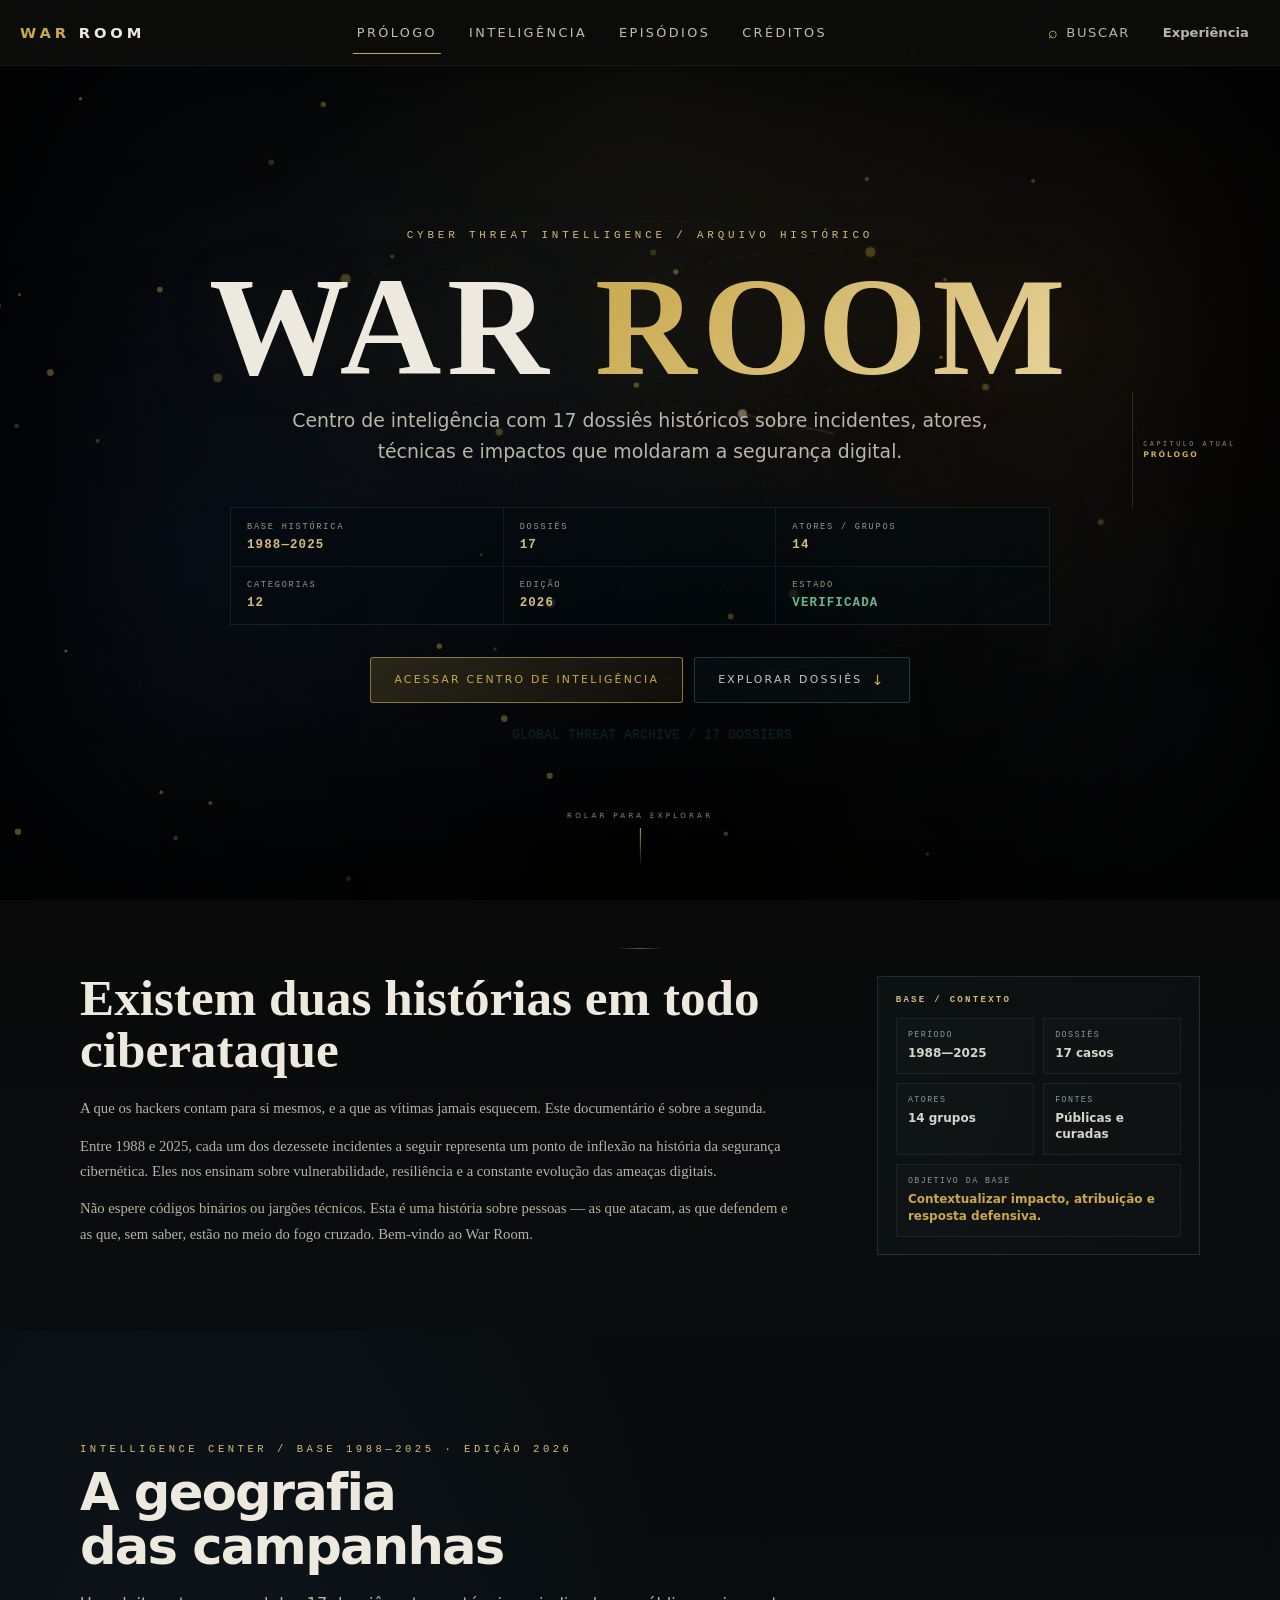
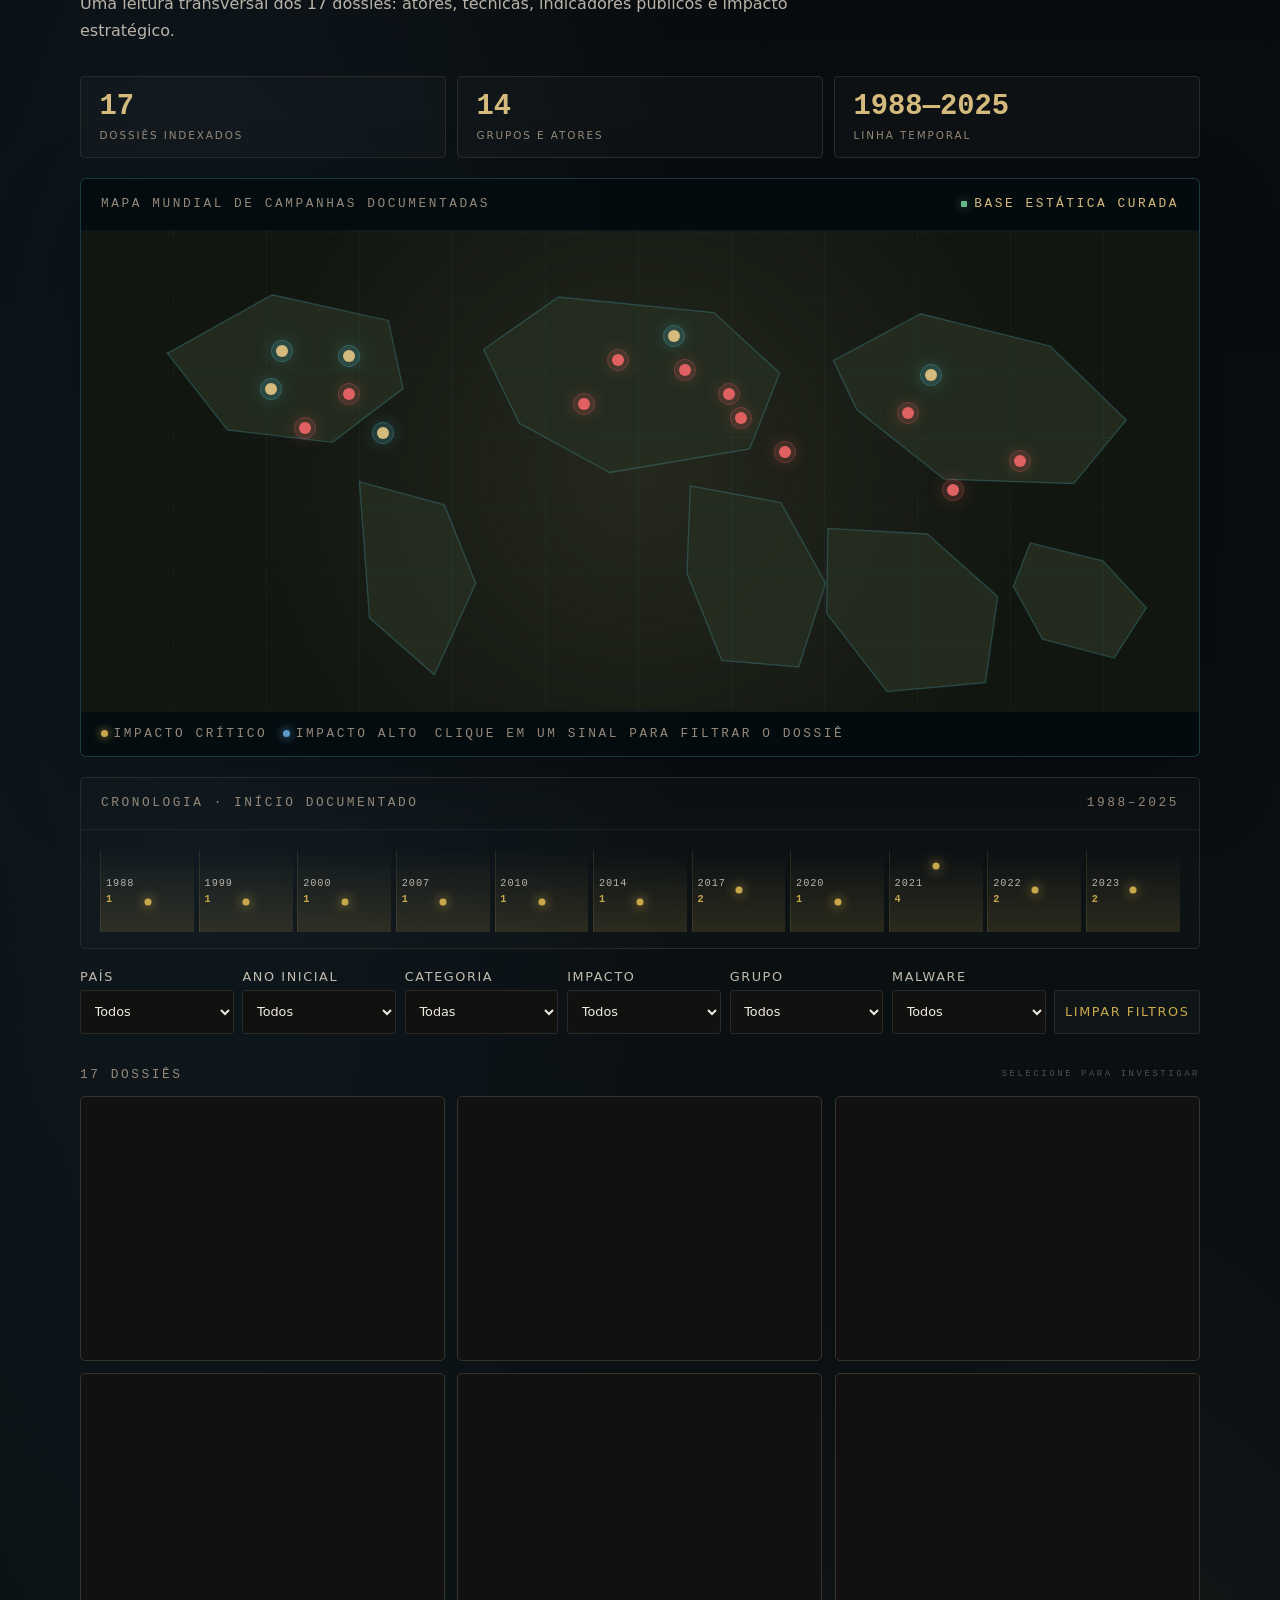
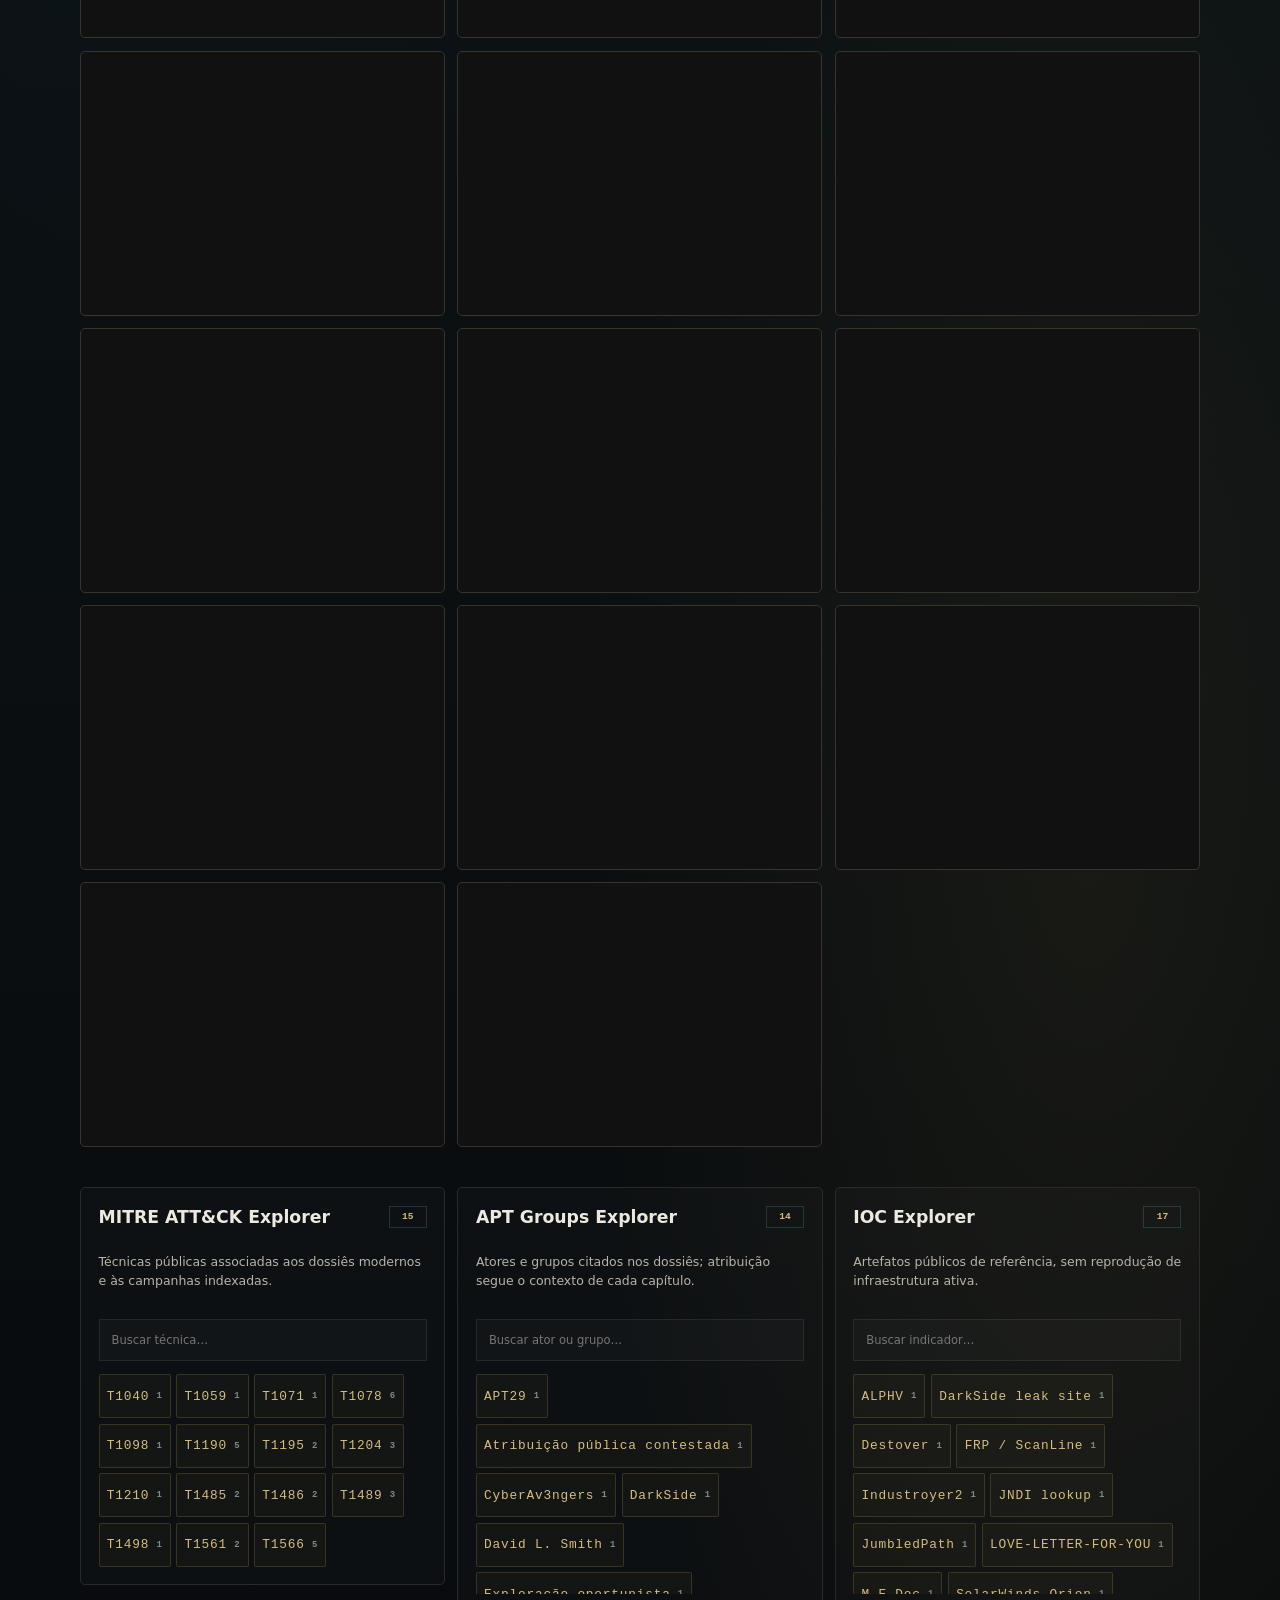
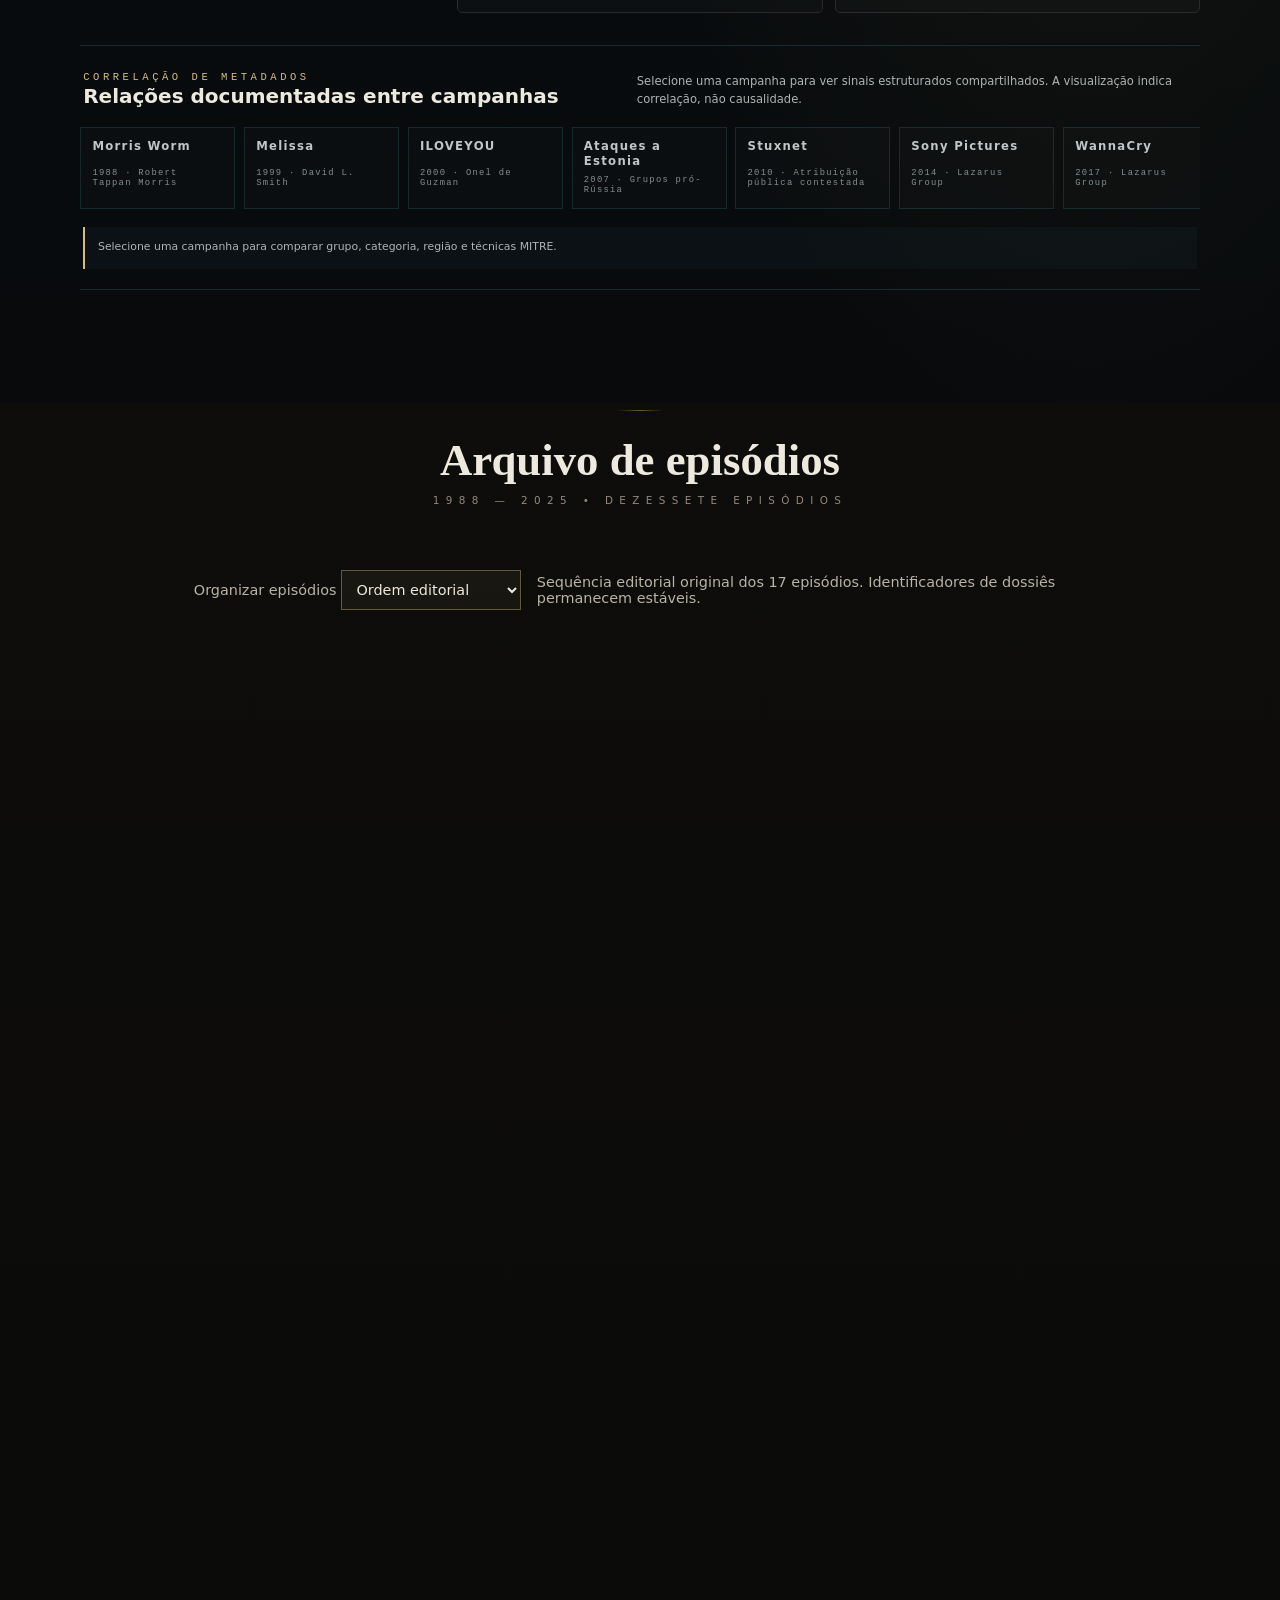
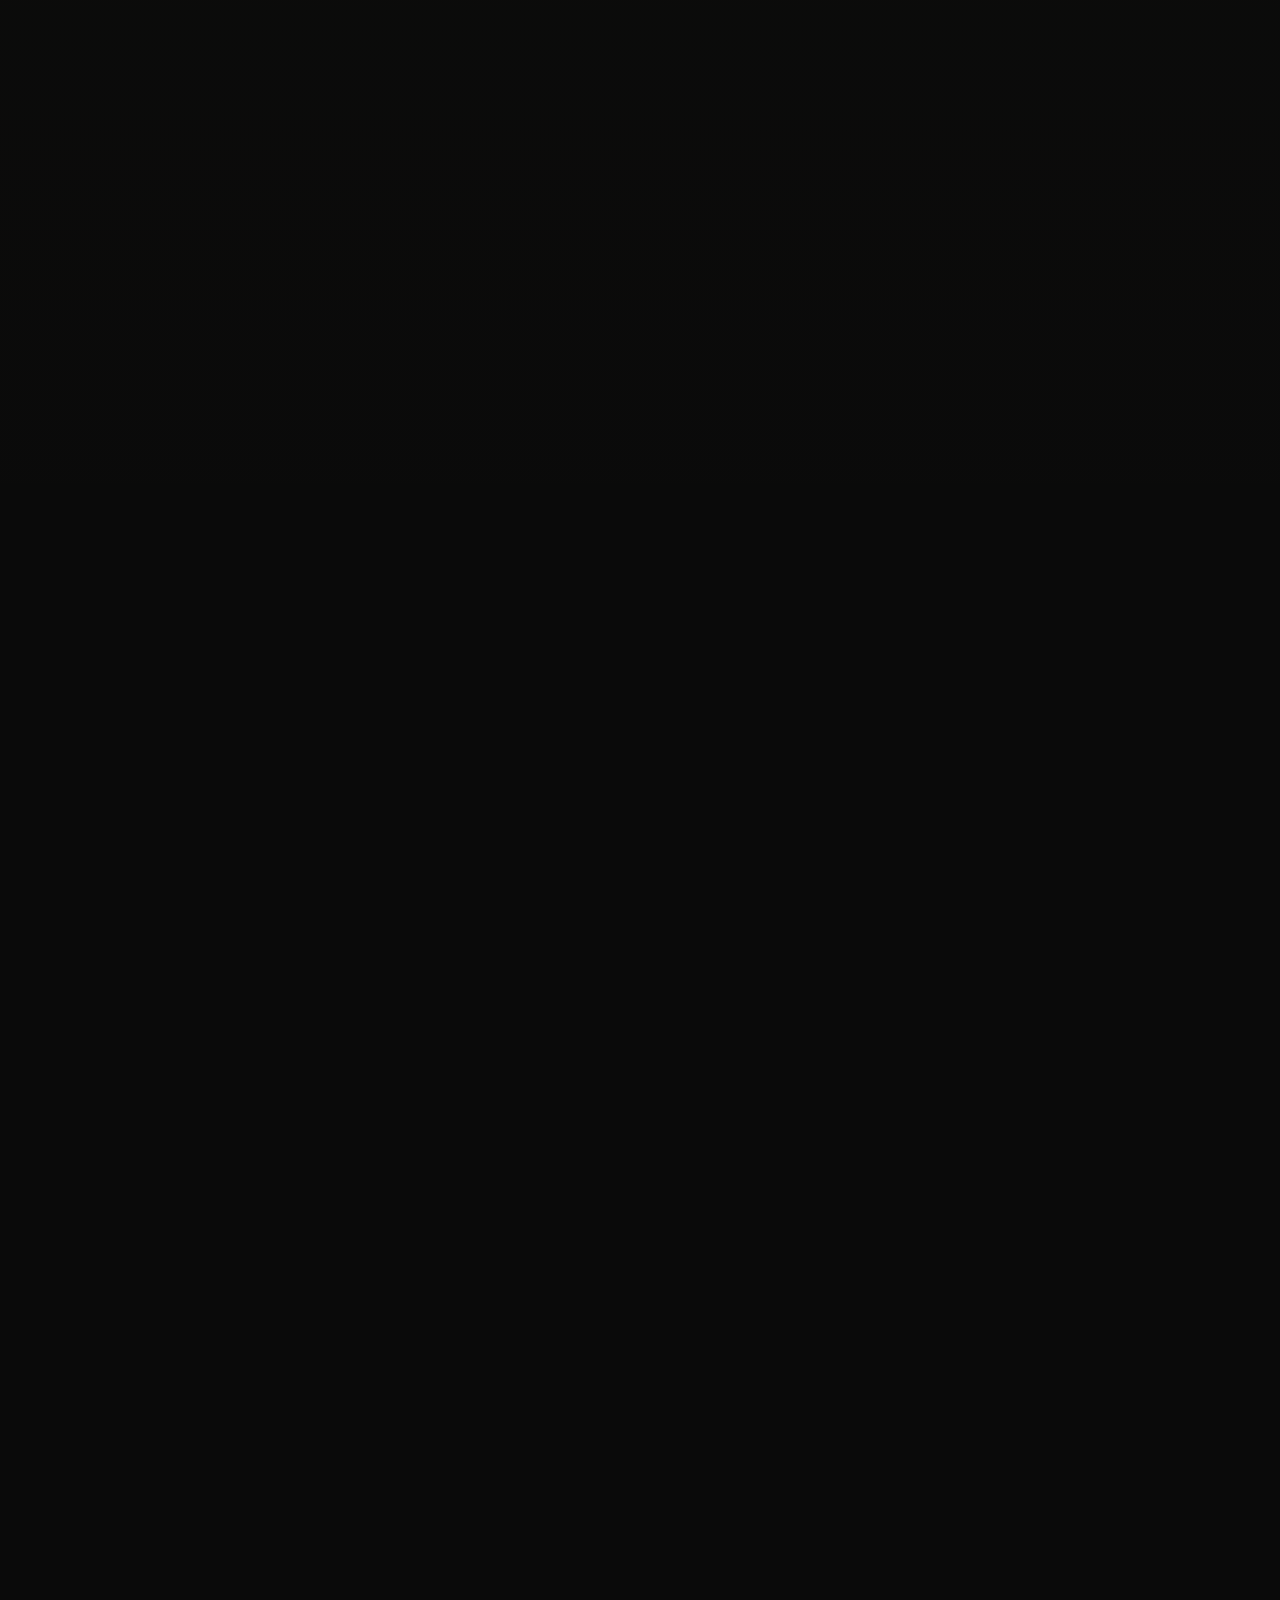
==== commit aaac3a2c: "feat(experience): unify dossiers and add NotPetya documentary pilot" ====
--- a/index.html
+++ b/index.html
@@ -459,6 +459,7 @@
 .intel-chip{min-height:44px}
 .loading-content{height:456px;min-height:456px}
 </style>
+<link rel="stylesheet" href="assets/css/experience.css">
 </head>
 <body>
 <a href="#main-content" class="skip-link">Pular para conteúdo</a>
@@ -497,21 +498,12 @@
 <img id="lb-image" class="lb-image-layer" src="" alt="Galeria de imagens do ataque" width="1280" height="720">
 <img id="lb-image-next" class="lb-image-layer" src="" alt="" width="1280" height="720" aria-hidden="true">
 </div>
+<p id="lb-status" role="status" aria-live="polite"></p>
 <div id="lb-caption" class="lightbox-caption"></div>
 </div>
 <button id="lb-close" aria-label="Fechar visualizador">✕</button>
 <div id="lb-counter" aria-live="polite"></div>
 </div>
-<div class="story-modal" id="story-modal" role="dialog" aria-modal="true" aria-label="História completa">
-<div class="story-overlay" id="story-overlay"></div>
-<div class="story-container">
-<div class="story-header">
-<div><div class="story-header-title" id="st-title"></div>
-<div class="story-header-meta" id="st-meta"></div></div>
-<button class="story-close" id="st-close">✕ Fechar</button>
-</div>
-<div class="story-body" id="st-body"></div>
-</div></div>
 <header class="site-header" id="site-header">
 <nav class="nav-bar" id="nav-bar" aria-label="Navegação principal">
 <div class="nav-logo">WAR <span>ROOM</span></div>
@@ -593,10 +585,10 @@
       <div class="intel-hotspots-mobile" id="intel-hotspots-mobile" aria-label="Campanhas no mapa"></div>
       <div class="intel-map-legend"><span><b class="legend-dot critical"></b>Impacto crítico</span><span><b class="legend-dot high"></b>Impacto alto</span><span>Clique em um sinal para filtrar o dossiê</span></div>
     </div>
-    <div class="intel-timeline-card"><div class="intel-map-header"><span>Linha do tempo dos dossiês</span><span>1988 → 2025</span></div><div class="intel-global-timeline" id="intel-global-timeline" aria-label="Linha do tempo global interativa"></div></div>
+    <div class="intel-timeline-card"><div class="intel-map-header"><span>Cronologia · início documentado</span><span>1988–2025</span></div><div class="intel-global-timeline" id="intel-global-timeline" aria-label="Linha do tempo global interativa"></div></div>
     <div class="intel-filters" aria-label="Filtros da central de inteligência">
       <label>País<select id="intel-country"><option value="">Todos</option></select></label>
-      <label>Ano<select id="intel-year"><option value="">Todos</option></select></label>
+      <label>Ano inicial<select id="intel-year"><option value="">Todos</option></select></label>
       <label>Categoria<select id="intel-category"><option value="">Todas</option></select></label>
       <label>Impacto<select id="intel-impact"><option value="">Todos</option></select></label>
       <label>Grupo<select id="intel-group"><option value="">Todos</option></select></label>
@@ -619,15 +611,16 @@
 </aside>
 <section class="episodes-section" id="episodes" aria-label="Cronologia dos ataques">
 <div class="section-header">
-<h2>Cronologia dos ataques</h2>
+<h2>Arquivo de episódios</h2>
 <p>1988 — 2025 • Dezessete episódios</p>
 </div>
+<div class="archive-toolbar"><label for="episode-order">Organizar episódios <select id="episode-order"><option value="editorial">Ordem editorial</option><option value="chronological">Ordem cronológica</option></select></label><p id="order-criterion">Sequência editorial original. A cronologia usa o primeiro ano documentado de cada campanha.</p></div>
 <div class="episodes-list" id="episodes-list"></div></section>
 </main>
 <button class="back-to-top" id="back-to-top" type="button" aria-label="Voltar ao topo">↑ <span>Topo</span></button>
 <footer class="footer" id="footer" role="contentinfo">
 <div class="footer-logo">WAR ROOM</div>
-<p class="footer-credit"><strong>EDY</strong> — <a href="https://instagram.com/edmilson_zn_" target="_blank" rel="noopener" class="footer-link">@edmilson_zn_</a></p>
+<p class="footer-credit"><strong>EDY</strong> — <a href="https://instagram.com/edmilson_zn_" target="_blank" rel="noopener noreferrer" class="footer-link">@edmilson_zn_</a></p>
 <p>Uma produção independente dedicada à educação em cibersegurança. Todos os dados são provenientes de fontes públicas: FBI, CISA, NIST, MITRE, Kaspersky e relatórios jornalísticos.</p>
 <div class="footer-sources">
 <span>FBI Cyber Division</span><span>CISA</span><span>NIST NVD</span>
@@ -637,6 +630,7 @@
 <div id="sc-player" style="position:fixed;top:0;left:0;width:1px;height:1px;opacity:0;overflow:hidden;pointer-events:none;z-index:-1" aria-hidden="true">
 <iframe id="sc-frame" src="about:blank" allow="autoplay" style="width:480px;height:360px;border:none" title="SoundCloud" sandbox="allow-scripts allow-same-origin allow-presentation allow-popups"></iframe>
 </div>
+<script src="assets/js/experience.js"></script>
 <script>
 "use strict";
 var EPISODES=[
@@ -775,19 +769,19 @@
 var intelTechnique="";
 var intelExplorerState={type:"",value:""};
 var intelExplorerQueries={mitre:"",group:"",ioc:""};
-function intelUnique(key){return INTEL_INDEX.map(function(item){return item[key];}).filter(function(value,index,list){return list.indexOf(value)===index;}).sort();}
+function intelUnique(key){return INTEL_INDEX.map(function(item){return key==="year"?intelStartYear(item):item[key];}).filter(function(value,index,list){return list.indexOf(value)===index;}).sort();}
 function intelFillSelect(id,key){var select=byId(id);if(!select)return;intelUnique(key).forEach(function(value){var option=document.createElement("option");option.value=value;option.textContent=intelLabel(value);select.appendChild(option);});}
 function intelProfile(id){return INTEL_INDEX.find(function(item){return item.id===id;});}
 function intelValues(key){return INTEL_INDEX.reduce(function(out,item){return out.concat(item[key]||[]);},[]).filter(function(value,index,list){return list.indexOf(value)===index;}).sort();}
 function intelEscape(value){return String(value).replace(/[&<>"']/g,function(char){return {"&":"&amp;","<":"&lt;",">":"&gt;","\"":"&quot;","'":"&#039;"}[char];});}
-function intelMatchesExplorer(item){if(!intelExplorerState.value)return true;if(intelExplorerState.type==="mitre")return item.mitre.indexOf(intelExplorerState.value)>=0;if(intelExplorerState.type==="group")return item.group===intelExplorerState.value;if(intelExplorerState.type==="ioc")return item.iocs.indexOf(intelExplorerState.value)>=0;return true;}
-function intelFiltered(){var fields=[{id:"intel-country",key:"country"},{id:"intel-year",key:"year"},{id:"intel-category",key:"category"},{id:"intel-impact",key:"impact"},{id:"intel-group",key:"group"},{id:"intel-malware",key:"malware"}];return INTEL_INDEX.filter(function(item){return fields.every(function(field){var control=byId(field.id);return !control||!control.value||item[field.key]===control.value;})&&intelMatchesExplorer(item);});}
+function intelMatchesExplorer(item){var query=normalizedSearch(WarRoomExperience.query());if(query){var ep=EPISODES.find(function(e){return e.id===item.id;});if(normalizedSearch([ep.title,ep.subtitle,ep.summary,item.country,item.year,item.category,item.group,item.malware,item.mitre.join(" "),item.iocs.join(" ")].join(" ")).indexOf(query)<0)return false;}if(!intelExplorerState.value)return true;if(intelExplorerState.type==="mitre")return item.mitre.indexOf(intelExplorerState.value)>=0;if(intelExplorerState.type==="group")return item.group===intelExplorerState.value;if(intelExplorerState.type==="ioc")return item.iocs.indexOf(intelExplorerState.value)>=0;return true;}
+function intelFiltered(){var fields=[{id:"intel-country",key:"country"},{id:"intel-year",key:"year"},{id:"intel-category",key:"category"},{id:"intel-impact",key:"impact"},{id:"intel-group",key:"group"},{id:"intel-malware",key:"malware"}];return INTEL_INDEX.filter(function(item){return fields.every(function(field){var control=byId(field.id);return !control||!control.value||(field.key==="year"?intelStartYear(item):item[field.key])===control.value;})&&intelMatchesExplorer(item);});}
 function intelSetCardPointer(card,event){var rect=card.getBoundingClientRect();card.style.setProperty("--ix",(event.clientX-rect.left)+"px");card.style.setProperty("--iy",(event.clientY-rect.top)+"px");}
 function explorerMatchCount(type,value){return INTEL_INDEX.filter(function(item){return type==="mitre"?item.mitre.indexOf(value)>=0:type==="group"?item.group===value:item.iocs.indexOf(value)>=0;}).length;}
 function renderExplorerList(type,values,containerId,countId){var container=byId(containerId),query=normalizedSearch(intelExplorerQueries[type]);if(!container)return;var filtered=values.filter(function(value){return normalizedSearch(value).indexOf(query)>=0;});byId(countId).textContent=intelExplorerState.type===type&&intelExplorerState.value?explorerMatchCount(type,intelExplorerState.value)+"×":filtered.length;container.innerHTML=filtered.length?filtered.map(function(value){var active=intelExplorerState.type===type&&intelExplorerState.value===value;return '<button class="intel-chip" type="button" data-explorer-type="'+type+'" data-explorer-value="'+intelEscape(value)+'" aria-pressed="'+active+'"><span>'+intelEscape(intelLabel(value))+'</span><b>'+explorerMatchCount(type,value)+'</b></button>';}).join(""):'<span class="explorer-empty">Nenhum item encontrado.</span>';}
 function renderIntelExplorers(){renderExplorerList("mitre",intelValues("mitre"),"mitre-explorer","mitre-count");renderExplorerList("group",intelUnique("group"),"group-explorer","group-count");renderExplorerList("ioc",intelValues("iocs"),"ioc-explorer","ioc-count");}
 function sharedSignals(a,b){var signals=[];if(a.group===b.group)signals.push("grupo: "+intelLabel(a.group));if(a.category===b.category)signals.push("categoria: "+intelLabel(a.category));if(a.country===b.country)signals.push("região: "+intelLabel(a.country));a.mitre.filter(function(value){return b.mitre.indexOf(value)>=0;}).forEach(function(value){signals.push("MITRE "+value);});return signals;}
-function renderCampaignRelations(){var flow=byId("relation-flow"),context=byId("relation-context"),active=selectedProfile();if(!flow)return;flow.innerHTML=INTEL_INDEX.map(function(item){var ep=EPISODES.find(function(entry){return entry.id===item.id;}),signals=active&&active.id!==item.id?sharedSignals(active,item):[],state=item.id===selectedIntelId?" selected":active?(signals.length?" related":" unrelated"):"";return '<button type="button" class="relation-node'+state+'" data-relation-id="'+item.id+'" aria-pressed="'+(item.id===selectedIntelId)+'"><strong>'+intelEscape(ep.title)+'</strong><span>'+item.year+' · '+intelEscape(intelLabel(item.group))+'</span></button>';}).join("");flow.querySelectorAll("[data-relation-id]").forEach(function(button){button.addEventListener("click",function(){["intel-country","intel-year","intel-category","intel-impact","intel-group","intel-malware"].forEach(function(id){byId(id).value="";});intelExplorerState={type:"",value:""};intelTechnique="";selectedIntelId=button.dataset.relationId;setHashForDossier(selectedIntelId);renderIntelExplorers();renderIntelligence();renderIntelTimeline();renderCampaignRelations();});});if(!context)return;if(!active){context.textContent="Selecione uma campanha para comparar grupo, categoria, região e técnicas MITRE.";return;}var related=INTEL_INDEX.filter(function(item){return item.id!==active.id&&sharedSignals(active,item).length;});context.innerHTML='<strong>'+intelEscape(EPISODES.find(function(ep){return ep.id===active.id;}).title)+'</strong> · '+related.length+' campanhas com metadados compartilhados. Selecione uma conexão para investigar os sinais em comum.';}
+function renderCampaignRelations(){var flow=byId("relation-flow"),context=byId("relation-context"),active=selectedProfile();if(!flow)return;flow.innerHTML=INTEL_INDEX.map(function(item){var ep=EPISODES.find(function(entry){return entry.id===item.id;}),signals=active&&active.id!==item.id?sharedSignals(active,item):[],state=item.id===selectedIntelId?" selected":active?(signals.length?" related":" unrelated"):"";return '<button type="button" class="relation-node'+state+'" data-relation-id="'+item.id+'" aria-pressed="'+(item.id===selectedIntelId)+'"><strong>'+intelEscape(ep.title)+'</strong><span>'+ep.year+' · '+intelEscape(intelLabel(item.group))+'</span></button>';}).join("");flow.querySelectorAll("[data-relation-id]").forEach(function(button){button.addEventListener("click",function(){WarRoomExperience.relate(button.dataset.relationId);});});if(!context)return;if(!active){context.textContent="Selecione uma campanha para comparar grupo, categoria, região e técnicas MITRE.";return;}var related=INTEL_INDEX.filter(function(item){return item.id!==active.id&&sharedSignals(active,item).length;});context.innerHTML='<strong>'+intelEscape(EPISODES.find(function(ep){return ep.id===active.id;}).title)+'</strong> · '+related.length+' campanhas com metadados compartilhados. Selecione uma conexão para investigar os sinais em comum.';}
 function initIntelligenceCenter(){if(!byId("intelligence"))return;["intel-country","intel-year","intel-category","intel-impact","intel-group","intel-malware"].forEach(function(id){intelFillSelect(id,id.replace("intel-",""));byId(id).addEventListener("change",function(){renderIntelligence();renderIntelTimeline();});});[["mitre-search","mitre"],["group-search","group"],["ioc-search","ioc"]].forEach(function(pair){byId(pair[0]).addEventListener("input",function(){intelExplorerQueries[pair[1]]=this.value;renderIntelExplorers();});});byId("intelligence").addEventListener("click",function(event){var chip=event.target.closest("[data-explorer-type]");if(!chip)return;var type=chip.dataset.explorerType,value=chip.dataset.explorerValue,active=intelExplorerState.type===type&&intelExplorerState.value===value;intelExplorerState=active?{type:"",value:""}:{type:type,value:value};intelTechnique=intelExplorerState.type==="mitre"?intelExplorerState.value:"";renderIntelExplorers();renderIntelligence();renderIntelTimeline();});byId("intel-total").textContent=INTEL_INDEX.length;byId("intel-groups-total").textContent=intelUnique("group").length;byId("intel-reset").addEventListener("click",function(){["intel-country","intel-year","intel-category","intel-impact","intel-group","intel-malware"].forEach(function(id){byId(id).value="";});intelTechnique="";intelExplorerState={type:"",value:""};renderIntelExplorers();renderIntelligence();renderIntelTimeline();renderCampaignRelations();});renderIntelTimeline();renderIntelExplorers();renderIntelligence();renderCampaignRelations();}
 
 // ===== DOM REFS =====
@@ -842,7 +836,7 @@
 function initApp(){
   if(appInitialized) return;
   appInitialized=true;
-  renderEpisodes();initIntelligenceCenter();
+  renderEpisodes();initIntelligenceCenter();WarRoomExperience.init();
   if(!prefersReducedMotion){initWaveCanvas();if(!isLowPerf){initGrain();initHeroParticles();initAmbientParticles();initMouseTracking();}}
   initIntersectionObserver();initLightbox();initAudio();initNav();initHeroParallax();initScrollNav();initJourneyProgress();initHamburger();initOperationalLayer();
   updateLoaderProgress();
@@ -852,6 +846,7 @@
 var anodes = [];
 var ibi = [];
 var ibix = 0;
+var lbRequest=0,lbDossier="",lbTimeout=null;
 var graf = null;
 var wraf = null;
 var mraf = null;
@@ -920,25 +915,19 @@
     var hi = ep.previewImage || ((ep.images && ep.images.length) ? ep.images[0] : "");
     var isModern = !!ep.cover;
     var profile=intelProfile(ep.id),previous=index>0?EPISODES[index-1]:null,next=index<EPISODES.length-1?EPISODES[index+1]:null;
-    var bannerClass = isModern ? " dossier-banner-" + ep.cover : " dossier-banner-classic";
-    var bannerCode = isModern ? ep.coverCode : "HISTORICAL DOSSIER";
-    var intelligence = '<section class="detail-section"><h4>Inteligência pública</h4><p><strong>MITRE ATT&CK:</strong> ' + (ep.mitre || "Não confirmado publicamente para este capítulo.") + '</p><p><strong>Grupos envolvidos:</strong> ' + (ep.groups || ep.attribution || "Não divulgado publicamente.") + '</p><p><strong>IOCs públicos:</strong> ' + (ep.iocs || "Não divulgado publicamente.") + '</p></section><section class="detail-section"><h4>Lições aprendidas</h4><p>' + (ep.lessons || ep.defense || "Não divulgado publicamente.") + '</p></section>';
-    var references = ep.references && ep.references.length ? '<section class="detail-section"><h4>Referências</h4><ul class="intel-list">' + ep.references.map(function(ref){return '<li><span class="reference-kind">' + (ref.kind || "Fonte oficial / pública") + '</span><a href="' + ref.href + '" target="_blank" rel="noopener noreferrer">' + ref.title + ' ↗</a></li>';}).join("") + '</ul></section>' : '<section class="detail-section"><h4>Referências</h4><p>Não divulgado publicamente no material de origem deste capítulo.</p></section>';
-    var credits = ep.mediaCredits && ep.mediaCredits.length ? '<section class="detail-section"><h4>Créditos visuais</h4><ul class="intel-list">' + ep.mediaCredits.map(function(item){return '<li><a href="' + item.href + '" target="_blank" rel="noopener noreferrer">' + item.title + ' ↗</a></li>';}).join("") + '</ul></section>' : '';
     return '<article class="episode-entry" id="dossier-' + ep.id + '" data-episode="' + ep.id + '" data-modern="' + isModern + '"><div class="episode-grid"><div class="episode-image-wrap">'
       + (hi ? '<div class="episode-image-blur"></div><img class="episode-image" src="' + hi + '" alt="Imagem de contexto: ' + ep.title + '" width="1600" height="900" loading="lazy" decoding="async" fetchpriority="low">' : '<div class="episode-image-placeholder"><span class="pl-year">' + ep.year + '</span><span class="pl-title">' + ep.title + '</span><span class="pl-ref">Imagem histórica não divulgada</span></div>')
-      + '</div><div class="episode-info"><div class="episode-progress"><div class="episode-progress-copy"><span>Episódio ' + ep.num + ' de ' + EPISODES.length + '</span><span>' + Math.round((index+1)/EPISODES.length*100) + '%</span></div><div class="episode-progress-track" role="progressbar" aria-label="Progresso da cronologia" aria-valuemin="1" aria-valuemax="' + EPISODES.length + '" aria-valuenow="' + (index+1) + '"><span style="transform:scaleX(' + ((index+1)/EPISODES.length) + ')"></span></div></div><div class="episode-kicker"><span class="episode-number">' + ep.num + '</span><span class="episode-year">' + ep.year + '</span><span class="episode-type-badge">' + ep.category + '</span></div><h3 class="episode-title">' + ep.title + '</h3><p class="episode-subtitle">' + ep.subtitle + '</p><p class="episode-summary">' + ep.summary + '</p><div class="episode-ops"><dl class="episode-ops-grid"><div><dt>Ano / região</dt><dd>' + ep.year + ' · ' + ep.region + '</dd></div><div><dt>Categoria</dt><dd>' + ep.category + '</dd></div><div><dt>Ator / grupo</dt><dd>' + ep.attribution + '</dd></div><div><dt>Severidade</dt><dd class="' + intelSeverityClass(profile.impact) + '">' + intelLabel(profile.impact) + '</dd></div></dl><div class="episode-techniques">' + profile.mitre.map(function(value){return '<span>' + value + '</span>';}).join("") + '</div></div><div class="episode-actions"><button type="button" class="episode-btn episode-btn-primary toggle-detail" aria-controls="episode-detail-' + ep.id + '" aria-expanded="false">Abrir dossiê</button>'
-      + (ep.images && ep.images.length ? '<button type="button" class="episode-btn episode-btn-secondary view-gallery">Galeria</button>' : '') + '<button type="button" class="episode-btn episode-btn-secondary view-story">História</button></div><nav class="episode-nav" aria-label="Incidentes adjacentes">' + (previous?'<button type="button" data-episode-nav="' + previous.id + '">← ' + previous.title + '</button>':'<button type="button" disabled>← Início</button>') + (next?'<button type="button" data-episode-nav="' + next.id + '">' + next.title + ' →</button>':'<button type="button" disabled>Fim →</button>') + '</nav></div></div><div class="episode-timeline"><div class="episode-timeline-dot"></div><div class="episode-timeline-line"></div><span class="episode-timeline-label">' + ep.attribution + '</span></div><div class="episode-detail" id="episode-detail-' + ep.id + '"><div class="episode-detail-inner"><div class="dossier-detail-banner' + bannerClass + '"><span>' + ep.region + ' · ' + ep.confidence + '</span><strong>' + bannerCode + '</strong></div><div class="detail-column"><section class="detail-section"><h4>Cronologia</h4><ul>'
-      + ep.timeline.map(function(t){return '<li><span class="tl-date">' + t.date + '</span><span>' + t.event + '</span></li>';}).join("") + '</ul></section>' + (ep.curiosity ? '<section class="detail-section"><h4>Contexto</h4><p>' + ep.curiosity + '</p></section>' : '') + '</div><div class="detail-column"><section class="detail-section"><h4>Impacto</h4><p><strong>Econômico:</strong> ' + ep.economic + '</p><p><strong>Social:</strong> ' + ep.social + '</p><p><strong>Atribuição:</strong> ' + ep.attribution + '</p><p><strong>Alvo:</strong> ' + ep.target + '</p></section><section class="detail-section"><h4>Defesa</h4><p>' + ep.defense + '</p></section><section class="detail-section"><h4>Resposta institucional</h4><p>' + ep.legislation + '</p></section>' + intelligence + references + credits + '</div></div></div></article>';
+      + '</div><div class="episode-info"><div class="episode-progress"><div class="episode-progress-copy"><span>Episódio ' + ep.num + ' de ' + EPISODES.length + '</span><span>' + Math.round((index+1)/EPISODES.length*100) + '%</span></div><div class="episode-progress-track" role="progressbar" aria-label="Progresso da cronologia" aria-valuemin="1" aria-valuemax="' + EPISODES.length + '" aria-valuenow="' + (index+1) + '"><span style="transform:scaleX(' + ((index+1)/EPISODES.length) + ')"></span></div></div><div class="episode-kicker"><span class="episode-number">' + ep.num + '</span><span class="episode-year">' + ep.year + '</span><span class="episode-type-badge">' + ep.category + '</span></div><h3 class="episode-title">' + ep.title + '</h3><p class="episode-subtitle">' + ep.subtitle + '</p><p class="episode-summary">' + ep.summary + '</p><div class="episode-ops"><dl class="episode-ops-grid"><div><dt>Ano / região</dt><dd>' + ep.year + ' · ' + ep.region + '</dd></div><div><dt>Categoria</dt><dd>' + ep.category + '</dd></div><div><dt>Ator / grupo</dt><dd>' + ep.attribution + '</dd></div><div><dt>Severidade</dt><dd class="' + intelSeverityClass(profile.impact) + '">' + intelLabel(profile.impact) + '</dd></div></dl><div class="episode-techniques">' + profile.mitre.map(function(value){return '<span>' + value + '</span>';}).join("") + '</div></div><div class="episode-actions"><button type="button" class="episode-btn episode-btn-primary toggle-detail" aria-haspopup="dialog">Abrir dossiê</button>'
+      + (ep.images && ep.images.length ? '<button type="button" class="episode-btn episode-btn-secondary view-gallery">Galeria</button>' : '') + '<button type="button" class="episode-btn episode-btn-secondary view-story">História</button></div><nav class="episode-nav" aria-label="Incidentes adjacentes">' + (previous?'<button type="button" data-episode-nav="' + previous.id + '">' + previous.title + '</button>':'<button type="button" disabled>Início</button>') + (next?'<button type="button" data-episode-nav="' + next.id + '">' + next.title + '</button>':'<button type="button" disabled>Fim</button>') + '</nav></div></div><div class="episode-timeline"><div class="episode-timeline-dot"></div><div class="episode-timeline-line"></div><span class="episode-timeline-label">' + ep.attribution + '</span></div></article>';
   }).join("");
 
   el.addEventListener("click", function(e){
     var en = e.target.closest(".episode-entry");
     if(!en) return;
     var tb = e.target.closest(".toggle-detail");
-    if(tb){ var dt = en.querySelector(".episode-detail"), op = dt.classList.contains("open"); dt.classList.toggle("open"); tb.textContent = op ? "Ver detalhes" : "Ocultar detalhes"; tb.setAttribute("aria-expanded", op ? "false" : "true"); }
+    if(tb){ openIntelEpisode(en.dataset.episode); }
     var gb = e.target.closest(".view-gallery");
-    if(gb){ openLB(en.dataset.episode, 0); }
+    if(gb){ WarRoomExperience.open(en.dataset.episode,"media"); }
     var sb = e.target.closest(".view-story");
     if(sb){ openStory(en.dataset.episode); }
     var nb = e.target.closest("[data-episode-nav]");
@@ -955,7 +944,7 @@
   if(!wc || prefersReducedMotion) return;
   var ctx = wc.getContext("2d");
   var wScale = isLowPerf ? 0.5 : 0.75;
-  var w = 0, h = 0, t = 0, lastFrame = 0, active = true;
+  var w = 0, h = 0, t = 0, lastFrame = 0, active = true, waveTimer = null;
   var nodes = [[.17,.42],[.27,.31],[.39,.48],[.49,.32],[.58,.46],[.68,.28],[.77,.43],[.86,.58],[.62,.66],[.43,.67]];
   var routes = [[0,1],[1,3],[1,2],[2,4],[3,5],[4,5],[4,6],[5,6],[6,7],[4,8],[8,9],[9,2]];
 
@@ -987,8 +976,9 @@
     ctx.beginPath();ctx.moveTo(from.x,from.y);ctx.quadraticCurveTo(midX,midY,to.x,to.y);ctx.stroke();ctx.restore();
   }
   function draw(now){
-    if(!active || document.hidden){wraf=null;return;}
-    wraf=requestAnimationFrame(draw);
+    if(!active || !effectsAllowed()){wraf=null;return;}
+    wraf=null;
+    waveTimer=setTimeout(function(){waveTimer=null;wraf=requestAnimationFrame(draw);},isLowPerf?66:33);
     if(now-lastFrame<(isLowPerf?66:32)) return;
     lastFrame=now;
     ctx.clearRect(0,0,w,h);t+=.012;
@@ -1005,9 +995,8 @@
        ctx.font="10px JetBrains Mono, monospace";ctx.fillStyle="rgba(88,199,216,.44)";ctx.fillText("GLOBAL THREAT ARCHIVE / 17 DOSSIERS",w*.5-96,h*.82);
      }
   }
-  var heroObserver=new IntersectionObserver(function(entries){active=entries[0].isIntersecting;if(active && !wraf)wraf=requestAnimationFrame(draw);},{threshold:0});heroObserver.observe(document.getElementById("hero"));
-  document.addEventListener("visibilitychange",function(){if(!document.hidden && active && !wraf)wraf=requestAnimationFrame(draw);});
-  wraf=requestAnimationFrame(draw);
+  var heroObserver=new IntersectionObserver(function(entries){active=entries[0].isIntersecting;if(active && effectsAllowed() && !wraf && !waveTimer)wraf=requestAnimationFrame(draw);},{threshold:0});heroObserver.observe(document.getElementById("hero"));
+  registerDecorative(function(){if(active&&!wraf&&!waveTimer)wraf=requestAnimationFrame(draw);},function(){cancelAnimationFrame(wraf);clearTimeout(waveTimer);waveTimer=null;wraf=null;});
 }
 
 // ===== HERO PARTICLES =====
@@ -1015,7 +1004,7 @@
   var con = document.getElementById("hero-particles");
   if(!con) return;
   if(isLowPerf){ con.style.display = "none"; return; }
-  var count = Math.min(40, Math.floor(window.innerWidth / 20));
+  var count = Math.min(16, Math.floor(window.innerWidth / 90));
   for(var i = 0; i < count; i++){
     var p = document.createElement("div");
     p.className = "particle";
@@ -1038,7 +1027,7 @@
   var h = can.height = isLowPerf ? Math.floor(window.innerHeight * 0.5) : window.innerHeight;
   var pts = [];
   var count = isLowPerf ? Math.min(15, Math.floor(window.innerWidth / 50)) : Math.min(45, Math.floor(window.innerWidth / 35));
-  var raf = null;
+  var raf = null, ambientTimer = null;
 
   window.addEventListener("resize", function(){
     var scale=isLowPerf ? 0.5 : 1;
@@ -1059,7 +1048,7 @@
   }
 
   function draw(){
-    if(document.hidden){raf=null;return;}
+    if(!effectsAllowed()){raf=null;return;}
     ctx.clearRect(0, 0, w, h);
     var paused = document.body.classList.contains("modal-open");
     var t = Date.now() * 0.0006;
@@ -1076,42 +1065,16 @@
       ctx.fillStyle = paused ? "rgba(0,0,0,0)" : "rgba(201,168,76," + p.alpha + ")";
       ctx.fill();
     }
-    raf = requestAnimationFrame(draw);
+    raf=null;
+    ambientTimer=setTimeout(function(){ambientTimer=null;raf=requestAnimationFrame(draw);},33);
   }
-  draw();
-  document.addEventListener("visibilitychange",function(){if(!document.hidden&&!raf)draw();});
+  registerDecorative(function(){if(!raf&&!ambientTimer)draw();},function(){cancelAnimationFrame(raf);clearTimeout(ambientTimer);ambientTimer=null;raf=null;});
 }
 
 // ===== FILM GRAIN =====
 function initGrain(){
-  if(!gc) return;
-  var ctx = gc.getContext("2d");
-  var scale = isLowPerf ? 0.2 : 0.35;
-  var w = gc.width = Math.floor(window.innerWidth * scale);
-  var h = gc.height = Math.floor(window.innerHeight * scale);
-  var fc = 0;
-
-  window.addEventListener("resize", function(){
-    w = gc.width = Math.floor(window.innerWidth * scale);
-    h = gc.height = Math.floor(window.innerHeight * scale);
-  });
-
-  function draw(){
-    if(document.hidden){graf=null;return;}
-    fc++;
-    var skip = document.body.classList.contains("modal-open") ? 8 : 3;
-    if(fc % skip !== 0){ graf = requestAnimationFrame(draw); return; }
-    var id = ctx.createImageData(w, h);
-    var d = id.data;
-    for(var i = 0; i < d.length; i += 4){
-      var v = Math.random() * 255;
-      d[i] = v; d[i+1] = v; d[i+2] = v; d[i+3] = 22;
-    }
-    ctx.putImageData(id, 0, 0);
-    graf = requestAnimationFrame(draw);
-  }
-  draw();
-  document.addEventListener("visibilitychange",function(){if(!document.hidden&&!graf)draw();});
+  if(!gc)return;gc.width=192;gc.height=192;var ctx=gc.getContext("2d"),data=ctx.createImageData(192,192);
+  for(var i=0;i<data.data.length;i+=4){var v=Math.random()*255;data.data[i]=v;data.data[i+1]=v;data.data[i+2]=v;data.data[i+3]=22;}ctx.putImageData(data,0,0);
 }
 
 // ===== MOUSE TRACKING =====
@@ -1125,10 +1088,12 @@
   var settledFrames = 0;
 
   document.addEventListener("mousemove", function(e){
+    if(!effectsAllowed()||window.scrollY>window.innerHeight)return;
     tx = e.clientX; ty = e.clientY;
     mg.style.opacity = "1";
     if(!mraf){
       mraf = requestAnimationFrame(function anim(){
+        if(!effectsAllowed()){mraf=null;return;}
         mfc++;
         var skip = document.body.classList.contains("modal-open") ? 3 : 1;
         if(mfc % skip === 0){
@@ -1155,43 +1120,8 @@
 
 // ===== INTERSECTION OBSERVER =====
 function initIntersectionObserver(){
-  var obs = new IntersectionObserver(function(entries){
-    entries.forEach(function(e){
-      if(e.isIntersecting){
-        e.target.style.opacity = "1";
-        e.target.style.transform = "translateY(0)";
-        var iw = e.target.querySelector(".episode-image-wrap");
-        var inf = e.target.querySelector(".episode-info");
-        var tl = e.target.querySelector(".episode-timeline");
-        var idx = Array.prototype.indexOf.call(e.target.parentNode.children, e.target);
-        var baseDelay = 100 + Math.min(idx, 11) * 40;
-        if(iw){ setTimeout(function(){ iw.classList.add("visible"); }, baseDelay); }
-        if(inf){ setTimeout(function(){ inf.classList.add("visible"); }, baseDelay + 150); }
-        if(tl){ setTimeout(function(){ tl.classList.add("visible"); }, baseDelay + 300); }
-        obs.unobserve(e.target);
-      }
-    });
-  }, { threshold: 0.12, rootMargin: "0px 0px -40px 0px" });
-
-  $$(".episode-entry").forEach(function(el){
-    el.style.opacity = "0";
-    el.style.transform = "translateY(25px)";
-    el.style.transition = "opacity 0.9s cubic-bezier(0.16,1,0.3,1), transform 0.9s cubic-bezier(0.16,1,0.3,1)";
-    obs.observe(el);
-  });
-
-  // Intro
-  var it = byId("intro-title");
-  var ip1 = byId("intro-p1");
-  var ip2 = byId("intro-p2");
-  var ip3 = byId("intro-p3");
-  var iobs = new IntersectionObserver(function(entries){
-    entries.forEach(function(e){
-      if(e.isIntersecting){ e.target.classList.add("visible"); iobs.unobserve(e.target); }
-    });
-  }, { threshold: 0.3 });
-
-  [it, ip1, ip2, ip3].forEach(function(e){ if(e) iobs.observe(e); });
+  var observer=new IntersectionObserver(function(entries){entries.forEach(function(entry){if(entry.isIntersecting){entry.target.classList.add("visible");observer.unobserve(entry.target);}});},{threshold:0});
+  $$(".episode-entry,.episode-image-wrap,.episode-info,.episode-timeline,#intro-title,#intro-p1,#intro-p2,#intro-p3").forEach(function(element){observer.observe(element);});
 }
 
 // ===== LIGHTBOX =====
@@ -1202,7 +1132,7 @@
 
   document.addEventListener("keydown", function(e){
     if(!lb.classList.contains("active")) return;
-    if(e.key === "Escape") closeLB();
+    if(e.key === "Escape"){e.stopImmediatePropagation();closeLB();}
     if(e.key === "ArrowLeft") prevLB();
     if(e.key === "ArrowRight") nextLB();
     // Focus trap
@@ -1216,7 +1146,7 @@
   });
 
   lb.addEventListener("click", function(e){ if(e.target === lb) closeLB(); });
-  
+
   // Touch swipe for lightbox
   var lbStartX = 0;
   lb.addEventListener("touchstart", function(e){
@@ -1241,56 +1171,38 @@
   var ep = EPISODES.find(function(e){ return e.id === epId; });
   if(!ep || !ep.images || ep.images.length === 0) return;
   ibi = ep.images;
+  lbDossier=epId;
   ibix = idx;
   lb._returnFocus=document.activeElement;
   lb.inert=false;
   lb.setAttribute("aria-hidden","false");
   showLB();
   lb.classList.add("active");
+  if(byId("intel-drawer").classList.contains("open"))byId("intel-drawer").inert=true;
   document.body.classList.add("modal-open");
   document.body.style.overflow = "hidden";
   setTimeout(function(){ lbcl.focus(); }, 100);
 }
 
 function showLB(){
-  if(ibi.length === 0) return;
-  var img = ibi[ibix];
-  var ep = EPISODES.find(function(e){ return e.images && e.images.indexOf(img) >= 0; });
-  var cap = (ep && ep.captions && ep.captions[ibix]) ? ep.captions[ibix] : "";
-  lbc.textContent = cap;
-  lbct.textContent = (ibix + 1) + " / " + ibi.length;
-
-  // Crossfade: preload next image, then fade current out and next in
-  var preloader = new Image();
-  preloader.onload = function(){
-    lbni.src = img;
-    lbni.alt = cap || "Imagem do ataque";
-    // Fade current out / next in
-    lbi.style.opacity = "0";
-    lbni.style.opacity = "1";
-    // After transition, swap layers
-    clearTimeout(lbi._xf);
-    lbi._xf = setTimeout(function(){
-      lbi.src = lbni.src;
-      lbi.alt = lbni.alt;
-      lbi.style.opacity = "1";
-      lbni.style.opacity = "0";
-      lbni.src = "";
-    }, 520);
-  };
-  preloader.src = img;
+  if(!ibi.length)return;var request=++lbRequest,img=ibi[ibix],ep=EPISODES.find(function(e){return e.id===lbDossier;}),cap=(ep&&ep.captions&&ep.captions[ibix])||"Arquivo visual";if(lbDossier==="notpetya"&&ibix===0)cap="Família Petya · autor desconhecido / Commons, domínio público. A ficha descreve Petya original (captura de 2021); contexto, não prova do NotPetya de 2017.";
+  clearTimeout(lbTimeout);lbc.textContent=cap;lbct.textContent=(ibix+1)+" / "+ibi.length;lbi.hidden=true;lbi.removeAttribute("src");lbni.hidden=true;byId("lb-status").textContent="Carregando arquivo visual...";
+  var preloader=new Image();function failed(){if(request!==lbRequest)return;clearTimeout(lbTimeout);byId("lb-status").textContent="Imagem indisponível. Você pode seguir para outra imagem ou consultar a fonte na aba Fontes.";}
+  preloader.onload=function(){if(request!==lbRequest)return;clearTimeout(lbTimeout);lbi.src=img;lbi.alt=cap;lbi.hidden=false;lbi.style.opacity="1";byId("lb-status").textContent="";};preloader.onerror=failed;lbTimeout=setTimeout(failed,12000);preloader.src=img;
 }
 
 function closeLB(){
+  ++lbRequest;clearTimeout(lbTimeout);
+  var dossierOpen=byId("intel-drawer").classList.contains("open");if(dossierOpen)byId("intel-drawer").inert=false;
   lb.classList.remove("active");
-  document.body.classList.remove("modal-open");
+  if(!dossierOpen)document.body.classList.remove("modal-open");
   document.body.style.overflow = "";
   clearTimeout(lbi._xf);
   lbi.style.opacity = "1";
-  lbi.src = "";
+  lbi.removeAttribute("src");
   lbi.alt = "";
   lbni.style.opacity = "0";
-  lbni.src = "";
+  lbni.removeAttribute("src");
   lbc.textContent = "";
   lbct.textContent = "";
   lb.setAttribute("aria-hidden","true");
@@ -1301,49 +1213,8 @@
 function prevLB(){ if(ibi.length === 0) return; ibix = (ibix - 1 + ibi.length) % ibi.length; showLB(); }
 function nextLB(){ if(ibi.length === 0) return; ibix = (ibix + 1) % ibi.length; showLB(); }
 
-// ===== STORY MODAL =====
-var stMod = byId("story-modal");
-var stOver = byId("story-overlay");
-var stClose = byId("st-close");
-var stTitle = byId("st-title");
-var stMeta = byId("st-meta");
-var stBody = byId("st-body");
-
-function closeStory(){
-  stMod.classList.remove("active");
-  document.body.classList.remove("modal-open");
-  document.body.style.overflow = "";
-  stMod.setAttribute("aria-hidden","true");
-  stMod.inert=true;
-  if(stMod._returnFocus&&stMod._returnFocus.focus)stMod._returnFocus.focus();
-}
-
-stOver.addEventListener("click", closeStory);
-stClose.addEventListener("click", closeStory);
-document.addEventListener("keydown", function(e){
-  if(e.key === "Escape" && stMod.classList.contains("active")){ closeStory(); }
-  if(e.key === "Tab" && stMod.classList.contains("active")){
-    var focusable=stMod.querySelectorAll('button,a[href],[tabindex]:not([tabindex="-1"])');
-    if(focusable.length){var first=focusable[0],last=focusable[focusable.length-1];if(e.shiftKey&&document.activeElement===first){e.preventDefault();last.focus();}else if(!e.shiftKey&&document.activeElement===last){e.preventDefault();first.focus();}}
-  }
-});
-
-// Standardized story header for all 17 dossiers; existing narrative HTML remains unchanged.
-function openStory(id){
-  var ep = EPISODES.find(function(e){return e.id === id});
-  if(!ep) return;
-  var txt = STORIES[id] || "<p>História completa não divulgada no material de origem.</p>";
-  stTitle.textContent = ep.num + ". " + ep.title;
-  stMeta.textContent = ep.year + " · " + ep.category + " · " + ep.attribution;
-  stBody.innerHTML = '<div class="dossier-story-hero episode-story-hero' + (ep.cover ? ' dossier-story-hero-' + ep.cover : '') + '"' + (ep.previewImage ? ' style="--story-image:url(' + ep.previewImage + ')"' : '') + '><span>' + ep.region + '</span><strong>' + (ep.cover ? ep.coverCode : "HISTORICAL DOSSIER") + '</strong></div>' + txt;
-  stMod._returnFocus=document.activeElement;
-  stMod.inert=false;
-  stMod.setAttribute("aria-hidden","false");
-  stMod.classList.add("active");
-  document.body.classList.add("modal-open");
-  document.body.style.overflow = "hidden";
-  stClose.focus();
-}
+// Story entry points share the dossier workspace.
+function openStory(id){WarRoomExperience.open(id,"story");}
 
 // ===== AUDIO =====
 // YouTube player vars
@@ -1387,7 +1258,7 @@
         if(!act){ act = new (window.AudioContext || window.webkitAudioContext)(); }
         if(act.state === "suspended"){ act.resume(); }
       } catch(e){}
-      
+
       var mode = this.dataset.mode;
       if(apl){
         stopAudio();
@@ -1422,16 +1293,16 @@
   try {
     if(!act){ act = new (window.AudioContext || window.webkitAudioContext)(); }
     if(act.state === "suspended"){ act.resume(); }
-    
+
     apl = true;
     saveAudioPlaying(true);
-    
+
     if(soundMode === "ambient"){
       startAmbient();
     } else {
       startSoundtrack();
     }
-    
+
     updateAudioUI();
   } catch(e){ console.warn("[Audio] Error:", e); }
 }
@@ -1598,7 +1469,7 @@
       if(scWidget._fading) return; // crossfade in progress
       scWidget.getPosition(function(pos){
         scWidget.getDuration(function(dur){
-          // End-of-track: pos within 2s of end → seamless restart (1s crossfade)
+          // End-of-track: pos within 2s of end seamless restart (1s crossfade)
           if(pos > 0 && dur > 0 && dur - pos <= 2000){
             fadeOut(function(){
               scWidget.seekTo(0);
@@ -1691,10 +1562,10 @@
   var ns = act.createBufferSource(); ns.buffer = buf; ns.loop = true;
   var ng = act.createGain(); ng.gain.value = 0.12; ns.connect(ng); ng.connect(mg);
   var pg = act.createGain(); pg.gain.value = 0.15; pg.connect(mg);
-  
+
   ambNodes = [o1, o2, o3, ns, mg, hg, pg];
   o1.start(); o2.start(); o3.start(); ns.start();
-  
+
   // Radar pulse
   (function pulse(){
     if(!apl || soundMode !== "ambient") return;
@@ -1718,26 +1589,19 @@
 }
 
 // ===== NAVIGATION =====
-function focusIntelligenceCenter(){
-  var intelligence = document.getElementById("intelligence");
-  if(!intelligence) return;
-  intelligence.setAttribute("tabindex", "-1");
-  try { intelligence.focus({preventScroll:true}); } catch(error) { intelligence.focus(); }
-  if(window.history && window.history.replaceState){ window.history.replaceState(null, "", "#intelligence"); }
-  intelligence.scrollIntoView({behavior: prefersReducedMotion ? "auto" : "smooth", block:"start"});
-}
+function focusIntelligenceCenter(){WarRoomExperience.navigate("#intelligence");}
 
 function initNav(){
   nl.forEach(function(link){
     link.addEventListener("click", function(){
       var target = document.getElementById(this.dataset.target);
-      if(target) target.scrollIntoView({behavior: prefersReducedMotion ? "auto" : "smooth", block:"start"});
+      if(target) WarRoomExperience.navigate(this.dataset.target);
     });
   });
   hcta.addEventListener("click", focusIntelligenceCenter);
   if(continueExploring) continueExploring.addEventListener("click", function(){
     var episodes = document.getElementById("episodes");
-    if(episodes) episodes.scrollIntoView({behavior: prefersReducedMotion ? "auto" : "smooth", block:"start"});
+    if(episodes) WarRoomExperience.navigate("episodes");
   });
 }
 
@@ -1757,13 +1621,7 @@
     if(e) obs.observe(e);
   });
 
-  var lastScroll = 0;
-  var nb = byId("nav-bar");
-  window.addEventListener("scroll", function(){
-    var cs = window.pageYOffset;
-    nb.style.transform = cs > lastScroll && cs > 200 ? "translateY(-100%)" : "translateY(0)";
-    lastScroll = cs;
-  }, { passive: true });
+
 }
 
 function initJourneyProgress(){
@@ -1789,18 +1647,8 @@
 }
 
 function initHeroParallax(){
-  var hbg = byId("hero-parallax-bg");
-  var hs = byId("hero");
-  var hc = hs ? hs.querySelector(".hero-content") : null;
-  window.addEventListener("scroll", function(){
-    var sy = window.pageYOffset;
-    var hh = hs ? hs.offsetHeight : window.innerHeight;
-    if(sy <= hh){
-      var p = sy / hh;
-      if(hbg) hbg.style.setProperty("--hero-scroll-y",(p * 40) + "px");
-      if(hc){ hc.style.opacity = 1 - p * 1.5; hc.style.setProperty("--hero-content-scroll-y",(p * 60) + "px"); }
-    }
-  }, { passive: true });
+  var hbg=byId("hero-parallax-bg"),hs=byId("hero"),hc=hs?hs.querySelector(".hero-content"):null,ticking=false;
+  window.addEventListener("scroll",function(){if(ticking||isMobile||!effectsAllowed())return;ticking=true;requestAnimationFrame(function(){ticking=false;if(!effectsAllowed())return;var sy=window.scrollY,hh=hs?hs.offsetHeight:window.innerHeight;if(sy<=hh){var p=sy/hh;if(hbg)hbg.style.setProperty("--hero-scroll-y",(p*20)+"px");if(hc)hc.style.setProperty("--hero-content-scroll-y",(p*20)+"px");}});},{passive:true});
 }
 
 // ===== HAMBURGER =====
@@ -1818,7 +1666,7 @@
       hb.setAttribute("aria-expanded", "false");
       var t = this.dataset.target;
       var e = document.getElementById(t);
-      if(e) e.scrollIntoView({ behavior: "smooth", block: "start" });
+
     });
   });
 }
@@ -1839,7 +1687,6 @@
 function intelSeverityClass(value){return value==="Critico"?"impact-critico":"impact-alto";}
 function intelLabel(value){var labels={"Critico":"Crítico","Ira":"Irã","Ucrania":"Ucrânia","Estonia":"Estônia","Grupos pro-Russia":"Grupos pró-Rússia","Atribuicao publica contestada":"Atribuição pública contestada","Exploracao oportunista":"Exploração oportunista","Guerra Hibrida":"Guerra híbrida","Pre-posicionamento":"Pré-posicionamento","Financiamento Estatal":"Financiamento estatal"};return labels[value]||value;}
 function selectedProfile(){return selectedIntelId?intelProfile(selectedIntelId):null;}
-function setHashForDossier(id){if(window.history&&window.history.replaceState)window.history.replaceState(null,"","#dossier-"+id);}
 
 function renderIntelligence(){
   var results=intelFiltered(),container=byId("intel-results"),hotspots=byId("intel-hotspots"),mobileHotspots=byId("intel-hotspots-mobile");
@@ -1848,16 +1695,15 @@
   byId("intel-result-count").textContent=results.length+" "+(results.length===1?"dossiê":"dossiês")+explorerLabel;
   container.innerHTML=results.length?results.map(function(item){
     var episode=EPISODES.find(function(ep){return ep.id===item.id;}),selected=item.id===selectedIntelId;
-    return '<button type="button" class="intel-card'+(selected?' selected':'')+'" data-intel-episode="'+item.id+'" aria-pressed="'+selected+'"><div class="intel-card-top"><span>'+intelEscape(item.year)+' • '+intelEscape(intelLabel(item.country))+'</span><span class="'+intelSeverityClass(item.impact)+'">'+intelEscape(intelLabel(item.impact))+'</span></div><h3>'+intelEscape(episode.title)+'</h3><div class="intel-card-meta"><span><b>Categoria</b>'+intelEscape(intelLabel(item.category))+'</span><span><b>Ator / grupo</b>'+intelEscape(intelLabel(item.group))+'</span><span><b>Malware</b>'+intelEscape(item.malware)+'</span><span><b>MITRE ATT&CK</b>'+item.mitre.join(" · ")+'</span></div><div class="intel-card-footer"><span>Dossiê completo</span><span class="intel-card-action">Investigar →</span></div></button>';
+    return '<button type="button" class="intel-card'+(selected?' selected':'')+'" data-intel-episode="'+item.id+'" aria-pressed="'+selected+'"><div class="intel-card-top"><span>'+intelEscape(episode.year)+' • '+intelEscape(intelLabel(item.country))+'</span><span class="'+intelSeverityClass(item.impact)+'">'+intelEscape(intelLabel(item.impact))+'</span></div><h3>'+intelEscape(episode.title)+'</h3><div class="intel-card-meta"><span><b>Categoria</b>'+intelEscape(intelLabel(item.category))+'</span><span><b>Ator / grupo</b>'+intelEscape(intelLabel(item.group))+'</span><span><b>Malware</b>'+intelEscape(item.malware)+'</span><span><b>MITRE ATT&CK</b>'+item.mitre.join(" · ")+'</span></div><div class="intel-card-footer"><span>Dossiê completo</span><span class="intel-card-action">Investigar</span></div></button>';
   }).join(""):'<div class="intel-empty">Nenhum dossiê corresponde aos filtros atuais.</div>';
   hotspots.innerHTML=INTEL_INDEX.map(function(item){
     var episode=EPISODES.find(function(ep){return ep.id===item.id;}),hidden=results.indexOf(item)<0,selected=item.id===selectedIntelId;
     return '<button type="button" class="intel-hotspot '+(item.impact==="Critico"?"":"high")+(hidden?' hidden':'')+(selected?' selected':'')+'" style="left:'+item.x+'%;top:'+item.y+'%" data-intel-hotspot="'+item.id+'" aria-label="Selecionar '+intelEscape(episode.title)+'" aria-pressed="'+selected+'"'+(hidden?' disabled aria-hidden="true"':'')+'></button>';
   }).join("");
-  if(mobileHotspots)mobileHotspots.innerHTML=INTEL_INDEX.map(function(item){var episode=EPISODES.find(function(ep){return ep.id===item.id;}),hidden=results.indexOf(item)<0,selected=item.id===selectedIntelId;return hidden?"":'<button type="button" class="mobile-hotspot" data-intel-hotspot-mobile="'+item.id+'" aria-pressed="'+selected+'"><b>'+item.year+' · '+intelEscape(intelLabel(item.country))+'</b>'+intelEscape(episode.title)+'</button>';}).join("");
+  if(mobileHotspots)mobileHotspots.innerHTML=INTEL_INDEX.map(function(item){var episode=EPISODES.find(function(ep){return ep.id===item.id;}),hidden=results.indexOf(item)<0,selected=item.id===selectedIntelId;return hidden?"":'<button type="button" class="mobile-hotspot" data-intel-hotspot-mobile="'+item.id+'" aria-pressed="'+selected+'"><b>'+episode.year+' · '+intelEscape(intelLabel(item.country))+'</b>'+intelEscape(episode.title)+'</button>';}).join("");
   container.querySelectorAll(".intel-card").forEach(function(card){
-    var pointerFrame=null,lastEvent=null;
-    card.addEventListener("pointermove",function(event){lastEvent=event;if(pointerFrame)return;pointerFrame=requestAnimationFrame(function(){intelSetCardPointer(card,lastEvent);pointerFrame=null;});});
+
     card.addEventListener("click",function(){selectIntelDossier(card.dataset.intelEpisode,true);});
   });
   hotspots.querySelectorAll(".intel-hotspot:not(:disabled)").forEach(function(hotspot){
@@ -1872,52 +1718,36 @@
 
 function renderIntelTimeline(){
   var timeline=byId("intel-global-timeline");if(!timeline)return;
-  var years=intelUnique("year").sort(function(a,b){return Number(a)-Number(b);});
-  timeline.innerHTML=years.map(function(year){var items=INTEL_INDEX.filter(function(item){return item.year===year;}),selected=items.some(function(item){return item.id===selectedIntelId;});return '<button class="intel-year-node'+(selected?' selected':'')+'" type="button" data-intel-year="'+year+'" aria-pressed="'+selected+'" style="--intel-year-height:'+(18+items.length*12)+'px"><span>'+year+'</span><strong>'+items.length+'</strong></button>';}).join("");
-  timeline.querySelectorAll(".intel-year-node").forEach(function(node){node.addEventListener("click",function(){byId("intel-year").value=node.dataset.intelYear;intelTechnique="";var matches=INTEL_INDEX.filter(function(item){return item.year===node.dataset.intelYear;});if(matches.length===1)selectedIntelId=matches[0].id;renderIntelligence();renderIntelTimeline();});});
+  var years=intelUnique("year").sort(function(a,b){return parseInt(a,10)-parseInt(b,10);});
+  timeline.innerHTML=years.map(function(year){var items=intelFiltered().filter(function(item){return intelStartYear(item)===year;}),selected=items.some(function(item){return item.id===selectedIntelId;});return '<button class="intel-year-node'+(selected?' selected':'')+'" type="button" data-intel-year="'+year+'"'+(!items.length?' disabled':'')+' aria-pressed="'+selected+'" style="--intel-year-height:'+(18+items.length*12)+'px"><span>'+year+'</span><strong>'+items.length+'</strong></button>';}).join("");
+  timeline.querySelectorAll(".intel-year-node").forEach(function(node){node.addEventListener("click",function(){byId("intel-year").value=node.dataset.intelYear;intelTechnique="";var matches=intelFiltered();if(matches.length===1)selectedIntelId=matches[0].id;renderCampaignRelations();renderIntelligence();renderIntelTimeline();});});
 }
 
 function showIntelTooltip(id){
   var item=intelProfile(id),episode=EPISODES.find(function(ep){return ep.id===id;}),tip=byId("intel-tooltip");if(!item||!episode||!tip)return;
-  tip.innerHTML='<strong>'+intelEscape(episode.title)+'</strong><span><b>'+intelEscape(intelLabel(item.country))+' · '+item.year+'</b></span><span>'+intelEscape(intelLabel(item.group))+' · '+intelEscape(intelLabel(item.category))+' · '+intelEscape(intelLabel(item.impact))+'</span>';
+  tip.innerHTML='<strong>'+intelEscape(episode.title)+'</strong><span><b>'+intelEscape(intelLabel(item.country))+' · '+episode.year+'</b></span><span>'+intelEscape(intelLabel(item.group))+' · '+intelEscape(intelLabel(item.category))+' · '+intelEscape(intelLabel(item.impact))+'</span>';
   tip.style.left=Math.min(74,Math.max(4,item.x))+"%";tip.style.top=Math.min(82,Math.max(12,item.y))+"%";tip.hidden=false;
 }
 function hideIntelTooltip(){var tip=byId("intel-tooltip");if(tip)tip.hidden=true;}
 
-function drawerMarkup(id){
-  var item=intelProfile(id),ep=EPISODES.find(function(entry){return entry.id===id;}),index=EPISODES.indexOf(ep),previous=EPISODES[(index-1+EPISODES.length)%EPISODES.length],next=EPISODES[(index+1)%EPISODES.length];
-  if(!item||!ep)return "";
-  return '<div class="drawer-classification"><span>DOSSIÊ '+intelEscape(ep.num)+'</span><span class="'+intelSeverityClass(item.impact)+'">'+intelEscape(intelLabel(item.impact))+'</span></div><p class="drawer-summary">'+intelEscape(ep.summary)+'</p><dl class="drawer-grid"><div><dt>Ano / região</dt><dd>'+item.year+' · '+intelEscape(intelLabel(item.country))+'</dd></div><div><dt>Categoria</dt><dd>'+intelEscape(intelLabel(item.category))+'</dd></div><div><dt>Ator / grupo</dt><dd>'+intelEscape(intelLabel(item.group))+'</dd></div><div><dt>Malware</dt><dd>'+intelEscape(item.malware)+'</dd></div></dl><div class="drawer-techniques">'+item.mitre.map(function(value){return '<span>'+value+'</span>';}).join("")+'</div><button type="button" class="drawer-action" data-open-dossier="'+id+'">Abrir cronologia completa</button><div class="drawer-nav"><button type="button" data-select-dossier="'+previous.id+'">← '+intelEscape(previous.title)+'</button><button type="button" data-select-dossier="'+next.id+'">'+intelEscape(next.title)+' →</button></div>';
-}
-
-function openIntelDrawer(id){
-  var drawer=byId("intel-drawer"),body=byId("drawer-body"),ep=EPISODES.find(function(entry){return entry.id===id;});if(!drawer||!body||!ep)return;
-  operationalFocus=document.activeElement;byId("drawer-title").textContent=ep.title;body.innerHTML=drawerMarkup(id);drawer.inert=false;drawer.setAttribute("aria-hidden","false");drawer.classList.add("open");
-  body.querySelector("[data-open-dossier]").addEventListener("click",function(){openIntelEpisode(id);});
-  body.querySelectorAll("[data-select-dossier]").forEach(function(button){button.addEventListener("click",function(){selectIntelDossier(button.dataset.selectDossier,true);});});
-  byId("drawer-close").focus();
-}
-function closeIntelDrawer(restore){var drawer=byId("intel-drawer");if(!drawer)return;drawer.classList.remove("open");drawer.setAttribute("aria-hidden","true");drawer.inert=true;if(restore&&operationalFocus&&operationalFocus.focus)operationalFocus.focus();}
-
-function selectIntelDossier(id,openPanel){
-  if(!intelProfile(id))return;selectedIntelId=id;setHashForDossier(id);renderIntelligence();renderIntelTimeline();renderCampaignRelations();if(openPanel)openIntelDrawer(id);
-}
-
-function openIntelEpisode(id,instant){
-  var entry=byId("dossier-"+id);if(!entry)return;selectedIntelId=id;setHashForDossier(id);renderIntelligence();renderIntelTimeline();renderCampaignRelations();closeIntelDrawer(false);document.querySelectorAll(".episode-entry").forEach(function(item){item.style.contentVisibility="visible";});
-  requestAnimationFrame(function(){entry.scrollIntoView({behavior:(instant||prefersReducedMotion||document.body.classList.contains("effects-reduced"))?"auto":"smooth",block:"start"});setTimeout(function(){var detail=entry.querySelector(".episode-detail"),toggle=entry.querySelector(".toggle-detail");if(detail&&toggle&&!detail.classList.contains("open"))toggle.click();if(toggle)toggle.focus({preventScroll:true});},prefersReducedMotion?0:320);});
-}
+function openIntelDrawer(id){WarRoomExperience.open(id,"summary");}
+
+function closeIntelDrawer(restore){WarRoomExperience.close(restore);}
+
+function selectIntelDossier(id,openPanel){if(!intelProfile(id))return;if(openPanel){WarRoomExperience.open(id,"summary");return;}WarRoomExperience.save();selectedIntelId=id;renderIntelligence();renderIntelTimeline();renderCampaignRelations();WarRoomExperience.commit(false);}
+
+function openIntelEpisode(id,instant){WarRoomExperience.open(id,"summary");}
 
 function normalizedSearch(value){return String(value||"").normalize("NFD").replace(/[\u0300-\u036f]/g,"").toLowerCase().trim();}
-function searchMatches(query){var needle=normalizedSearch(query);if(!needle)return INTEL_INDEX.slice(0,8);return INTEL_INDEX.filter(function(item){var ep=EPISODES.find(function(entry){return entry.id===item.id;}),hay=[ep.title,ep.subtitle,ep.summary,ep.attribution,item.country,item.year,item.category,item.group,item.malware,item.mitre.join(" "),item.iocs.join(" ")].join(" ");return normalizedSearch(hay).indexOf(needle)>=0;}).slice(0,10);}
-function renderSearchResults(query){var results=byId("search-results");if(!results)return;var matches=searchMatches(query);results.innerHTML=matches.length?matches.map(function(item){var ep=EPISODES.find(function(entry){return entry.id===item.id;});return '<button type="button" class="search-result" role="option" data-search-dossier="'+item.id+'"><span class="search-result-num">'+ep.num+'</span><span><strong>'+intelEscape(ep.title)+'</strong><small>'+intelEscape(intelLabel(item.country))+' · '+intelEscape(intelLabel(item.group))+' · '+intelEscape(item.malware)+'</small></span><span class="search-result-year">'+item.year+'</span></button>';}).join(""):'<div class="search-empty">Nenhum dossiê encontrado.</div>';results.querySelectorAll("[data-search-dossier]").forEach(function(button){button.addEventListener("click",function(){closeGlobalSearch(false);selectIntelDossier(button.dataset.searchDossier,true);});});}
+function searchMatches(query){var needle=normalizedSearch(query);if(!needle)return intelFiltered().slice(0,8);return intelFiltered().filter(function(item){var ep=EPISODES.find(function(entry){return entry.id===item.id;}),hay=[ep.title,ep.subtitle,ep.summary,ep.attribution,ep.year,item.country,item.year,item.category,item.group,item.malware,item.mitre.join(" "),item.iocs.join(" ")].join(" ");return normalizedSearch(hay).indexOf(needle)>=0;}).slice(0,10);}
+function renderSearchResults(query){var results=byId("search-results");if(!results)return;var matches=searchMatches(query);results.innerHTML=matches.length?matches.map(function(item){var ep=EPISODES.find(function(entry){return entry.id===item.id;});return '<button type="button" class="search-result" role="option" data-search-dossier="'+item.id+'"><span class="search-result-num">'+ep.num+'</span><span><strong>'+intelEscape(ep.title)+'</strong><small>'+intelEscape(intelLabel(item.country))+' · '+intelEscape(intelLabel(item.group))+' · '+intelEscape(item.malware)+'</small></span><span class="search-result-year">'+ep.year+'</span></button>';}).join(""):'<div class="search-empty">Nenhum dossiê encontrado.</div>';results.querySelectorAll("[data-search-dossier]").forEach(function(button){button.addEventListener("click",function(){closeGlobalSearch(false);selectIntelDossier(button.dataset.searchDossier,true);});});}
 function setSearchBackgroundInert(value){[document.querySelector("header"),document.querySelector("main"),document.querySelector("footer"),byId("back-to-top")].forEach(function(element){if(element)element.inert=value;});}
-function openGlobalSearch(){var dialog=byId("global-search"),input=byId("search-input");if(!dialog||!input)return;operationalFocus=document.activeElement;dialog.hidden=false;setSearchBackgroundInert(true);document.body.classList.add("modal-open");input.value="";renderSearchResults("");requestAnimationFrame(function(){input.focus();});}
-function closeGlobalSearch(restore){var dialog=byId("global-search");if(!dialog||dialog.hidden)return;dialog.hidden=true;setSearchBackgroundInert(false);document.body.classList.remove("modal-open");if(restore!==false&&operationalFocus&&operationalFocus.focus)operationalFocus.focus();}
+function openGlobalSearch(){var dialog=byId("global-search"),input=byId("search-input");if(!dialog||!input)return;operationalFocus=document.activeElement;dialog.hidden=false;byId("intel-drawer").inert=true;setSearchBackgroundInert(true);document.body.classList.add("modal-open");input.value=WarRoomExperience.query();renderSearchResults(input.value);requestAnimationFrame(function(){input.focus();});}
+function closeGlobalSearch(restore){var dialog=byId("global-search");if(!dialog||dialog.hidden)return;dialog.hidden=true;setSearchBackgroundInert(byId("intel-drawer").classList.contains("open"));if(!byId("intel-drawer").classList.contains("open"))document.body.classList.remove("modal-open");byId("intel-drawer").inert=false;if(restore!==false&&operationalFocus&&operationalFocus.focus)operationalFocus.focus();}
 
 function initOperationalLayer(){
   var searchOpen=byId("search-open"),searchInput=byId("search-input"),effects=byId("effects-toggle"),drawer=byId("intel-drawer"),topButton=byId("back-to-top"),experienceToggle=byId("experience-toggle"),experiencePopover=byId("experience-popover"),experienceClose=byId("experience-close");
-  [lb,stMod,no,drawer].forEach(function(element){if(element){element.inert=true;element.setAttribute("aria-hidden","true");}});
+  [lb,no,drawer].forEach(function(element){if(element){element.inert=true;element.setAttribute("aria-hidden","true");}});
   [document.querySelector("header"),document.querySelector("main"),document.querySelector("footer"),topButton].forEach(function(element){if(element)element.inert=true;});
   requestAnimationFrame(function(){if(le)le.focus();});
   var isMac=/Mac|iPhone|iPad|iPod/i.test((navigator.userAgentData&&navigator.userAgentData.platform)||navigator.platform||navigator.userAgent);byId("search-shortcut-key").textContent=isMac?"⌘K":"Ctrl+K";
@@ -1950,7 +1780,8 @@
 
 initApp();
 introTimer=setTimeout(function(){enterWarRoom(prefersReducedMotion||isLowPerf);},prefersReducedMotion ? 120 : isLowPerf ? 650 : 1800);
-var initialDossierHash=window.location.hash;if(initialDossierHash.indexOf("#dossier-")===0){var initialDossierId=initialDossierHash.slice(9);if(intelProfile(initialDossierId)){enterWarRoom(true);setTimeout(function(){openIntelEpisode(initialDossierId,true);},220);}}
+if(window.location.hash.indexOf("#dossier-")===0){enterWarRoom(true);}
+WarRoomExperience.restore(history.state);
 console.log("[WAR ROOM 3.0] Cinematic intro initialized. " + EPISODES.length + " episodes.");
 
 </script>
--- a/assets/css/experience.css
+++ b/assets/css/experience.css
@@ -0,0 +1,76 @@
+/* WAR ROOM experience: reading surfaces, not another application shell. */
+:root{--text-primary:#eee9df;--text-secondary:#b9b3a8;--text-muted:#9f998e;--telemetry:#d4ba7c;--telemetry-soft:rgba(201,168,76,.1)}
+html{scroll-behavior:auto}
+#loading-screen.hidden{display:none}
+.hero-fog,.hero-bg-layer{animation:none!important;will-change:auto}
+.hero-glow{animation:none!important;filter:none;opacity:.3;will-change:auto}
+.intel-hotspot::after,.intel-map-live i,.hero-scroll-line{animation:none}
+.intel-card::after{display:none}
+body{font-size:16px}
+body.modal-open{overflow:hidden}
+button,a{touch-action:manipulation}
+button:focus-visible,a:focus-visible,input:focus-visible,select:focus-visible{outline:2px solid #e3c476;outline-offset:4px}
+.nav-logo,.episode-title,.intel-card h3{transition:color .18s ease}
+.nav-bar{transform:none!important;background:rgba(12,13,10,.96);backdrop-filter:none}
+.nav-links .nav-link{font-size:.8rem;min-height:44px;color:#c4bcad}
+.nav-utility-btn,.experience-toggle{font-size:.82rem;min-height:44px}
+.experience-toggle::before{display:none}
+.experience-section .nav-btn{font-size:.82rem;min-height:44px}.experience-label,.experience-volume{font-size:.78rem}.experience-state{font-size:.75rem}.experience-close{min-width:44px;min-height:44px}
+.nav-logo:hover,.episode-title:hover{color:var(--accent)}
+.intel-card{background:#101110;border-color:#37342c;padding:1.35rem;transition:border-color .18s,background .18s}
+.intel-card:hover{background:#171713;border-color:var(--accent);transform:none}
+.intel-card h3{font-family:var(--font-display);font-size:1.65rem;line-height:1.15}
+.intel-card-top,.intel-card-footer{font-size:.8rem}.intel-card-meta span{font-size:.86rem}.intel-card-meta b{font-size:.73rem;color:#aaa498}
+.intel-card-action,.intel-kicker,.intel-chip,.intel-map-status{color:#d6bc7f}
+.intel-explorer-title>div>span{display:none}
+.intel-map{background:radial-gradient(circle at 50% 50%,#25281d,transparent 65%),#111610}.intel-map svg path{fill:#252e20}
+.intel-card-meta{gap:.8rem}.intel-chip{min-height:44px;font-size:.8rem}
+.intel-map-header,.intel-map-legend,.intel-results-header{font-size:.8rem}
+.intel-filters label{font-size:.8rem;color:#c1bbae}.intel-filters select{background:#11120f;color:#eee9df}
+.episode-number,.episode-progress-track,.episode-progress-copy>span:last-child{display:none}
+.episode-progress-copy{color:#b6ac94;font-size:.8rem}.episode-summary{font-size:1.04rem;line-height:1.8;max-width:65ch}
+.episode-subtitle{font-size:1.1rem}.episode-kicker,.episode-year,.episode-type-badge{font-size:.8rem}
+.episode-info,.episode-image-wrap,.episode-timeline,.episode-entry{opacity:1!important;transform:none!important}
+.episode-nav button,.episode-btn{min-height:44px;font-size:.85rem}
+.episode-entry{content-visibility:auto;contain-intrinsic-size:auto 760px}
+.episode-detail{display:none}
+.archive-toolbar{display:flex;flex-wrap:wrap;gap:1rem;justify-content:center;align-items:center;margin:1rem auto 2rem;padding:0 1rem;color:#b9b3a8;font-size:.9rem}
+.archive-toolbar select{background:#151510;color:#eee9df;border:1px solid #63563b;padding:.65rem;font:inherit}
+.archive-toolbar p{max-width:60ch}
+.intel-drawer{inset:0;z-index:220000;width:100%;height:100dvh;max-height:none;background:rgba(0,0,0,.82);border:0;box-shadow:none;transform:none;display:flex;align-items:center;justify-content:center;opacity:0;transition:opacity .18s,visibility 0s .18s;padding:2vh 3vw}
+.intel-drawer.open{opacity:1;transform:none;transition:opacity .18s,visibility 0s}
+.dossier-workspace{width:min(1180px,100%);height:96dvh;display:flex;flex-direction:column;background:#10110f;border:1px solid #4a4233;box-shadow:0 20px 80px #000;min-height:0}
+.drawer-header{padding:1.2rem 2rem;border-color:#3c372d;flex-shrink:0;align-items:center}
+.drawer-header h2{font:500 clamp(1.7rem,3vw,2.8rem)/1.15 var(--font-display);color:#f4eee2;margin-top:.35rem}
+.drawer-close{border:1px solid #665b44;min-height:44px;min-width:64px;color:#e7d4a8;background:transparent;font:.85rem var(--font-ui);cursor:pointer}
+.drawer-body{padding:0;display:block;overflow:auto;overscroll-behavior:contain;scrollbar-color:#6e5d36 #151510}
+.dossier-tabs{display:flex;gap:1.3rem;border-bottom:1px solid #3c372d;padding:0 2rem;flex-shrink:0;overflow-x:auto}
+.dossier-tabs button{min-height:52px;flex-shrink:0;background:none;border:0;border-bottom:2px solid transparent;color:#c0b9ac;font:500 .98rem var(--font-ui);cursor:pointer}
+.dossier-tabs button[aria-selected=true]{color:#e8cb83;border-color:#e8cb83}
+.dossier-panel{padding:2rem;min-height:220px}.dossier-panel h3{font:500 1.7rem var(--font-display);margin-bottom:1rem;color:#ece5d6}
+.dossier-panel h4{font:600 1rem var(--font-ui);color:#dfc37f;margin:1.6rem 0 .7rem}
+.dossier-panel p,.dossier-panel li{font:400 1rem/1.8 var(--font-ui);color:#c7c0b4;margin-bottom:1rem}
+.dossier-panel a{color:#e6c77e;text-underline-offset:4px;overflow-wrap:anywhere}
+.dossier-panel ul{padding-left:1.3rem}.dossier-panel [hidden]{display:none!important}
+.dossier-columns{display:grid;grid-template-columns:minmax(0,1.35fr) minmax(0,1fr);gap:2.5rem}
+.dossier-lead{font-size:1.12rem!important;line-height:1.9!important;max-width:70ch}
+.drawer-grid{gap:.8rem}.drawer-grid dt{font-size:.78rem;color:#b7ac96}.drawer-grid dd{font-size:1rem;line-height:1.6}
+.drawer-grid div{border-color:#39362c;padding:1rem}.drawer-classification{font-size:.8rem;color:#d5ba79}
+.dossier-footer{border-top:1px solid #3c372d;padding:.65rem 2rem;display:flex;align-items:center;justify-content:space-between;gap:1rem;flex-shrink:0;color:#b4aa99;font-size:.8rem}
+.dossier-footer button{background:none;border:0;color:#debf76;min-height:44px;font:.85rem var(--font-ui);cursor:pointer;text-align:left}
+.dossier-footer button:last-child{text-align:right}
+.dossier-figure{margin:0}.dossier-figure img{display:block;width:100%;height:auto;max-height:390px;object-fit:cover;background:#181811;border:1px solid #3a352a}
+.dossier-figure figcaption{font:.76rem/1.6 var(--font-ui);color:#b5ad9f;margin-top:.6rem}
+.dossier-gallery{display:grid;grid-template-columns:repeat(2,minmax(0,1fr));gap:1rem}.dossier-gallery button{border:1px solid #4c412d;background:#181811;color:#e9d7a6;text-align:left;font:inherit;padding:.5rem;cursor:pointer}.dossier-gallery img{width:100%;aspect-ratio:16/10;object-fit:cover}.dossier-gallery span{display:block;font:.85rem/1.6 var(--font-ui);padding:.5rem}
+.pilot-chapters{display:flex;flex-wrap:wrap;gap:.45rem;margin-bottom:1.5rem}.pilot-chapters button,.pilot-controls button,.pilot-link{min-height:44px;border:1px solid #645537;background:#1b1b14;color:#e1c67f;padding:.6rem .85rem;font:.88rem var(--font-ui);cursor:pointer}.pilot-chapters button[aria-current=step]{background:#d6b56a;color:#14130e}.pilot-chapters button:hover,.pilot-controls button:hover{border-color:#e4cc97}
+.pilot-scene{display:grid;grid-template-columns:1.15fr 1fr;gap:2rem;align-items:start}.pilot-scene h3{font-size:clamp(2rem,3.3vw,3.1rem);line-height:1.1;margin:.6rem 0 1.2rem}.pilot-meta{font:.8rem var(--font-mono);color:#d3b66f}.pilot-controls{display:flex;flex-wrap:wrap;gap:.6rem;margin-top:1.5rem}.pilot-controls button:disabled{opacity:.4;cursor:default}.pilot-source{font-size:.85rem!important}
+.pilot-map{width:100%;height:auto;border:1px solid #4a402b;background:#161812}.pilot-map text{fill:#e5dcc4;font:17px var(--font-ui)}.pilot-route{stroke:#cfb36a;stroke-width:2;stroke-dasharray:8 7;animation:pilot-route 12s linear infinite}.pilot-map.paused .pilot-route,body.effects-reduced .pilot-route,body.document-hidden .pilot-route{animation-play-state:paused}
+@keyframes pilot-route{to{stroke-dashoffset:-120}}
+.pilot-document{padding:1.5rem;background:#e7e0ce;color:#252820;border-left:5px solid #ae9051}.pilot-document p,.pilot-document h3{color:#252820}.pilot-document p{font-family:Georgia,serif}.pilot-document small{font: .8rem var(--font-mono)}
+.media-note{color:#b7ad9b;font-size:.85rem!important}.media-error{display:block;padding:1rem;background:#29241b;color:#eed5a6}
+#lightbox{z-index:230000}#lb-status{color:#eee1c4;max-width:65ch;line-height:1.7;text-align:center}.lightbox-caption{font-size:.88rem;line-height:1.6;color:#c9c1b0}.lightbox-nav{width:48px;height:48px}.lightbox-content img[hidden]{display:none}
+body.motion-paused .hero-particles *,body.motion-paused .hero-fog,body.motion-paused .hero-glow,body.motion-paused .hero-bg-layer,body.motion-paused .intel-hotspot::after{animation-play-state:paused!important}
+@media(max-width:768px){.intel-drawer{padding:0}.dossier-workspace{height:100dvh;border:0}.drawer-header{padding:1rem}.drawer-header h2{font-size:1.85rem}.dossier-tabs{padding:0 1rem;gap:1.1rem}.dossier-tabs button{font-size:.9rem;min-height:50px}.dossier-panel{padding:1.25rem 1rem}.dossier-columns,.pilot-scene{grid-template-columns:1fr;gap:1.3rem}.pilot-scene .dossier-figure{order:0}.pilot-chapters{gap:.35rem}.pilot-chapters button{padding:.5rem .7rem;font-size:.82rem}.dossier-footer{padding:.4rem 1rem;font-size:.7rem}.dossier-footer button{font-size:.75rem;max-width:35%}.dossier-gallery{grid-template-columns:1fr}.intel-chip{font-size:.8rem}.mobile-hotspot{font-size:.8rem}.mobile-hotspot b{font-size:.7rem}.nav-controls{gap:.35rem}.episode-summary{font-size:1rem}.dossier-panel p,.dossier-panel li{font-size:1rem}.drawer-grid{grid-template-columns:1fr}.pilot-scene h3{font-size:2.25rem}}
+@media(prefers-reduced-motion:reduce){.pilot-route{animation:none}.intel-drawer{transition:none}}
+@media(max-width:768px){.nav-logo{font-size:.9rem;letter-spacing:.12rem;white-space:nowrap}.nav-utility-btn,.experience-toggle{font-size:.75rem;padding:.3rem .35rem}.drawer-header>div{min-width:0}}
+@media(max-width:360px){.nav-logo{font-size:.8rem;letter-spacing:.06rem}.nav-controls{gap:.1rem}.nav-utility-btn,.experience-toggle{font-size:.7rem}.search-icon{display:none}}
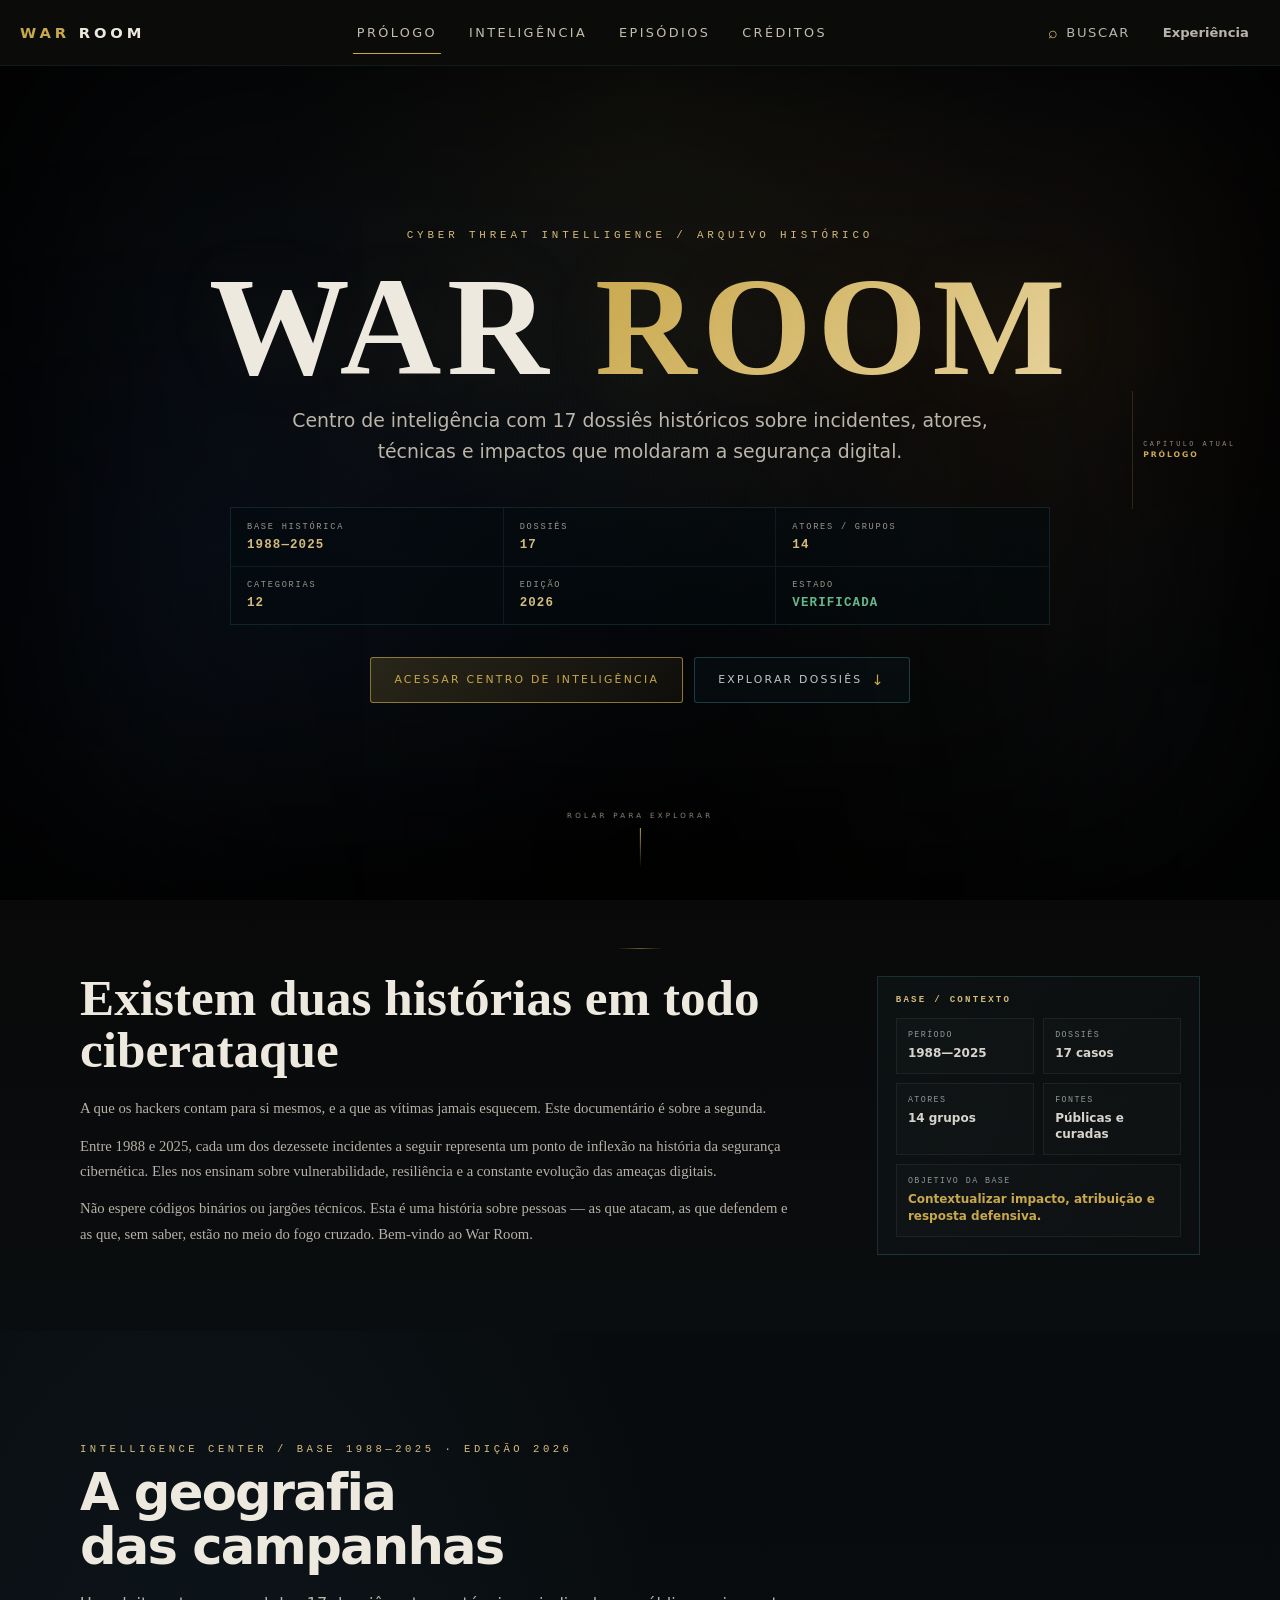
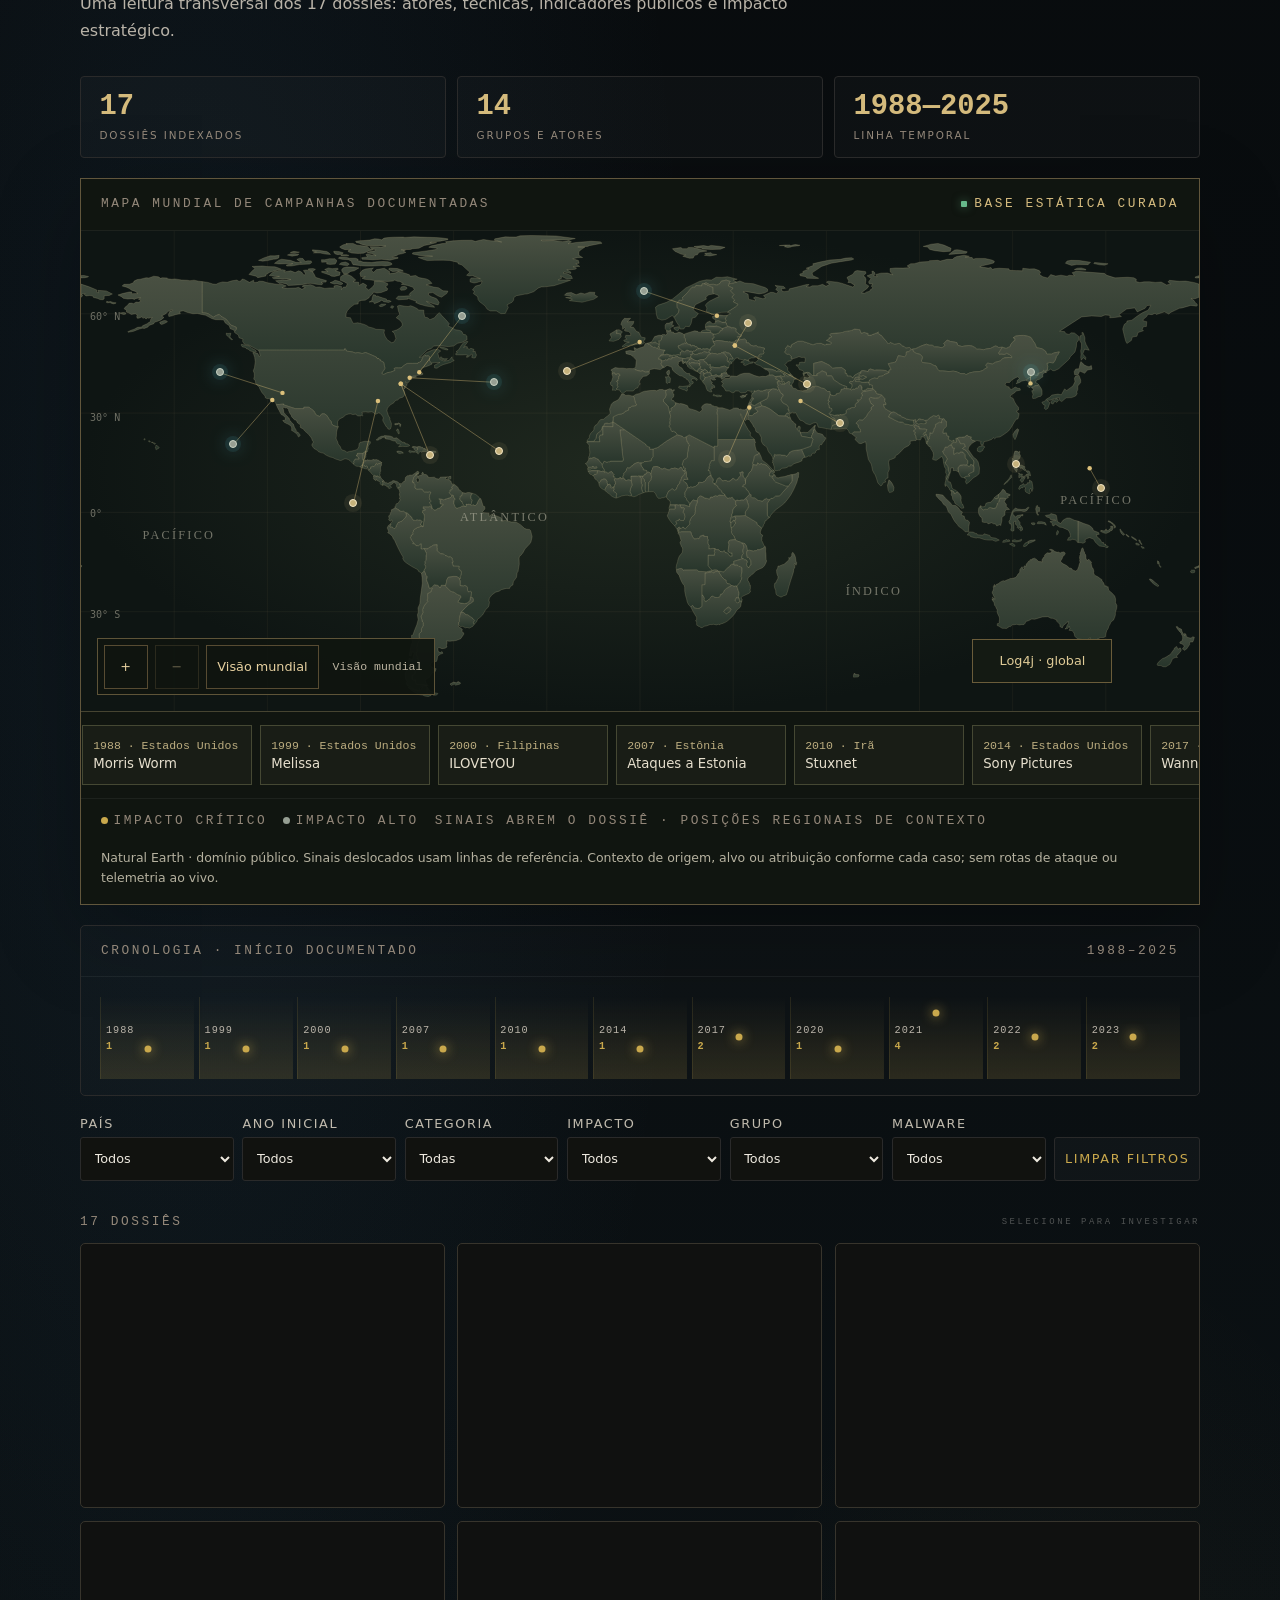
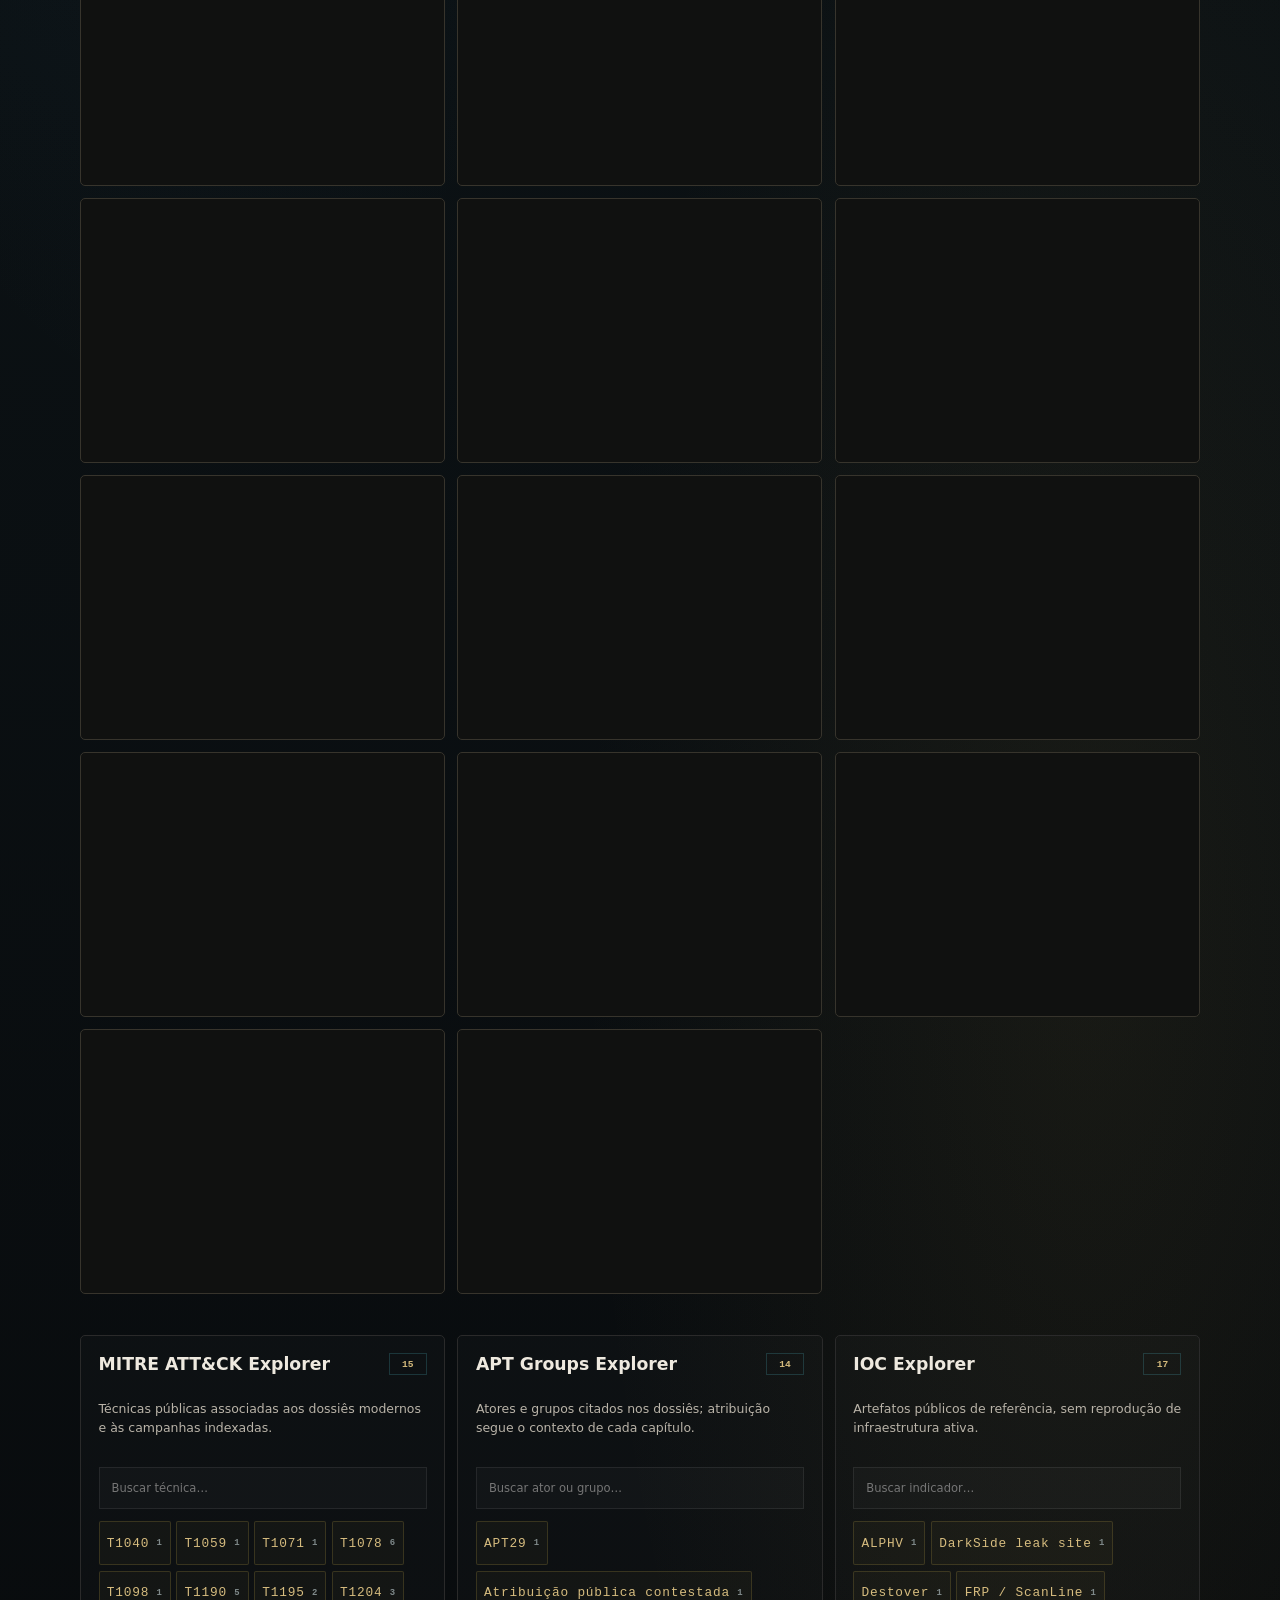
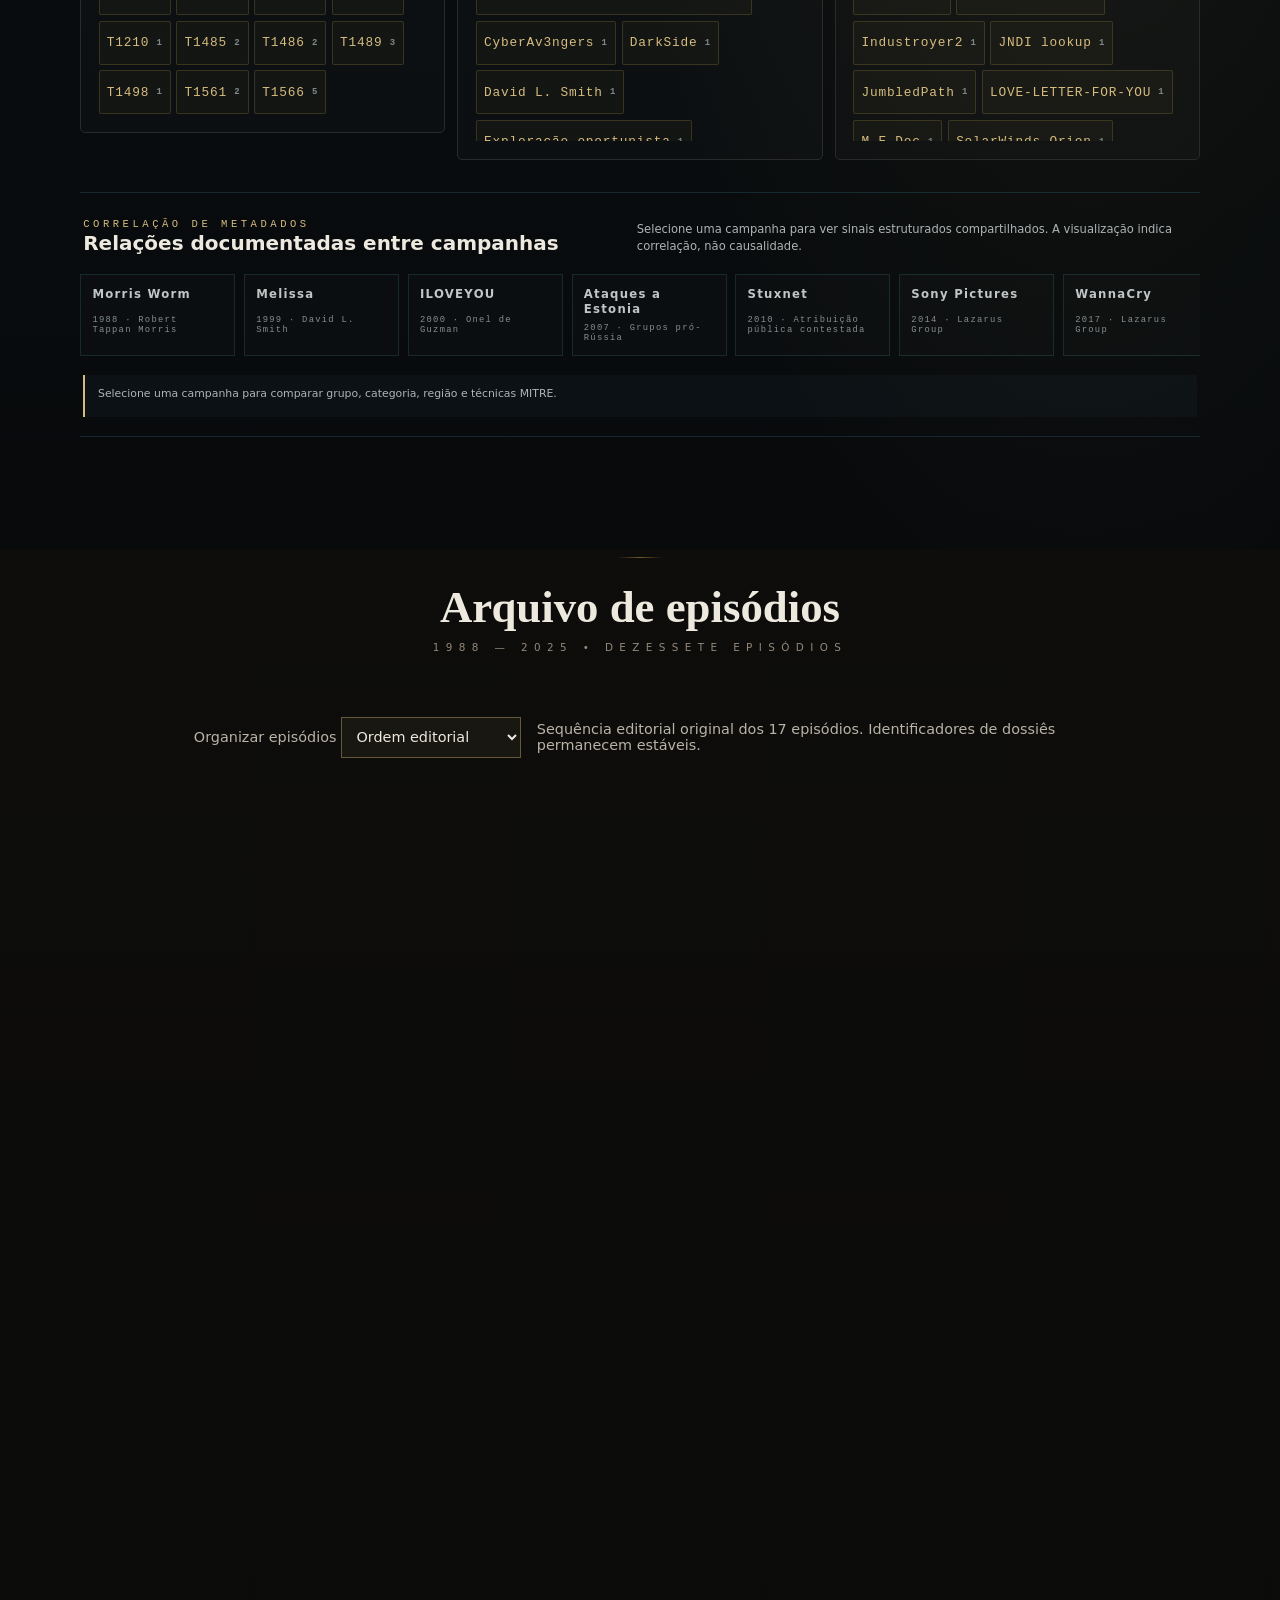
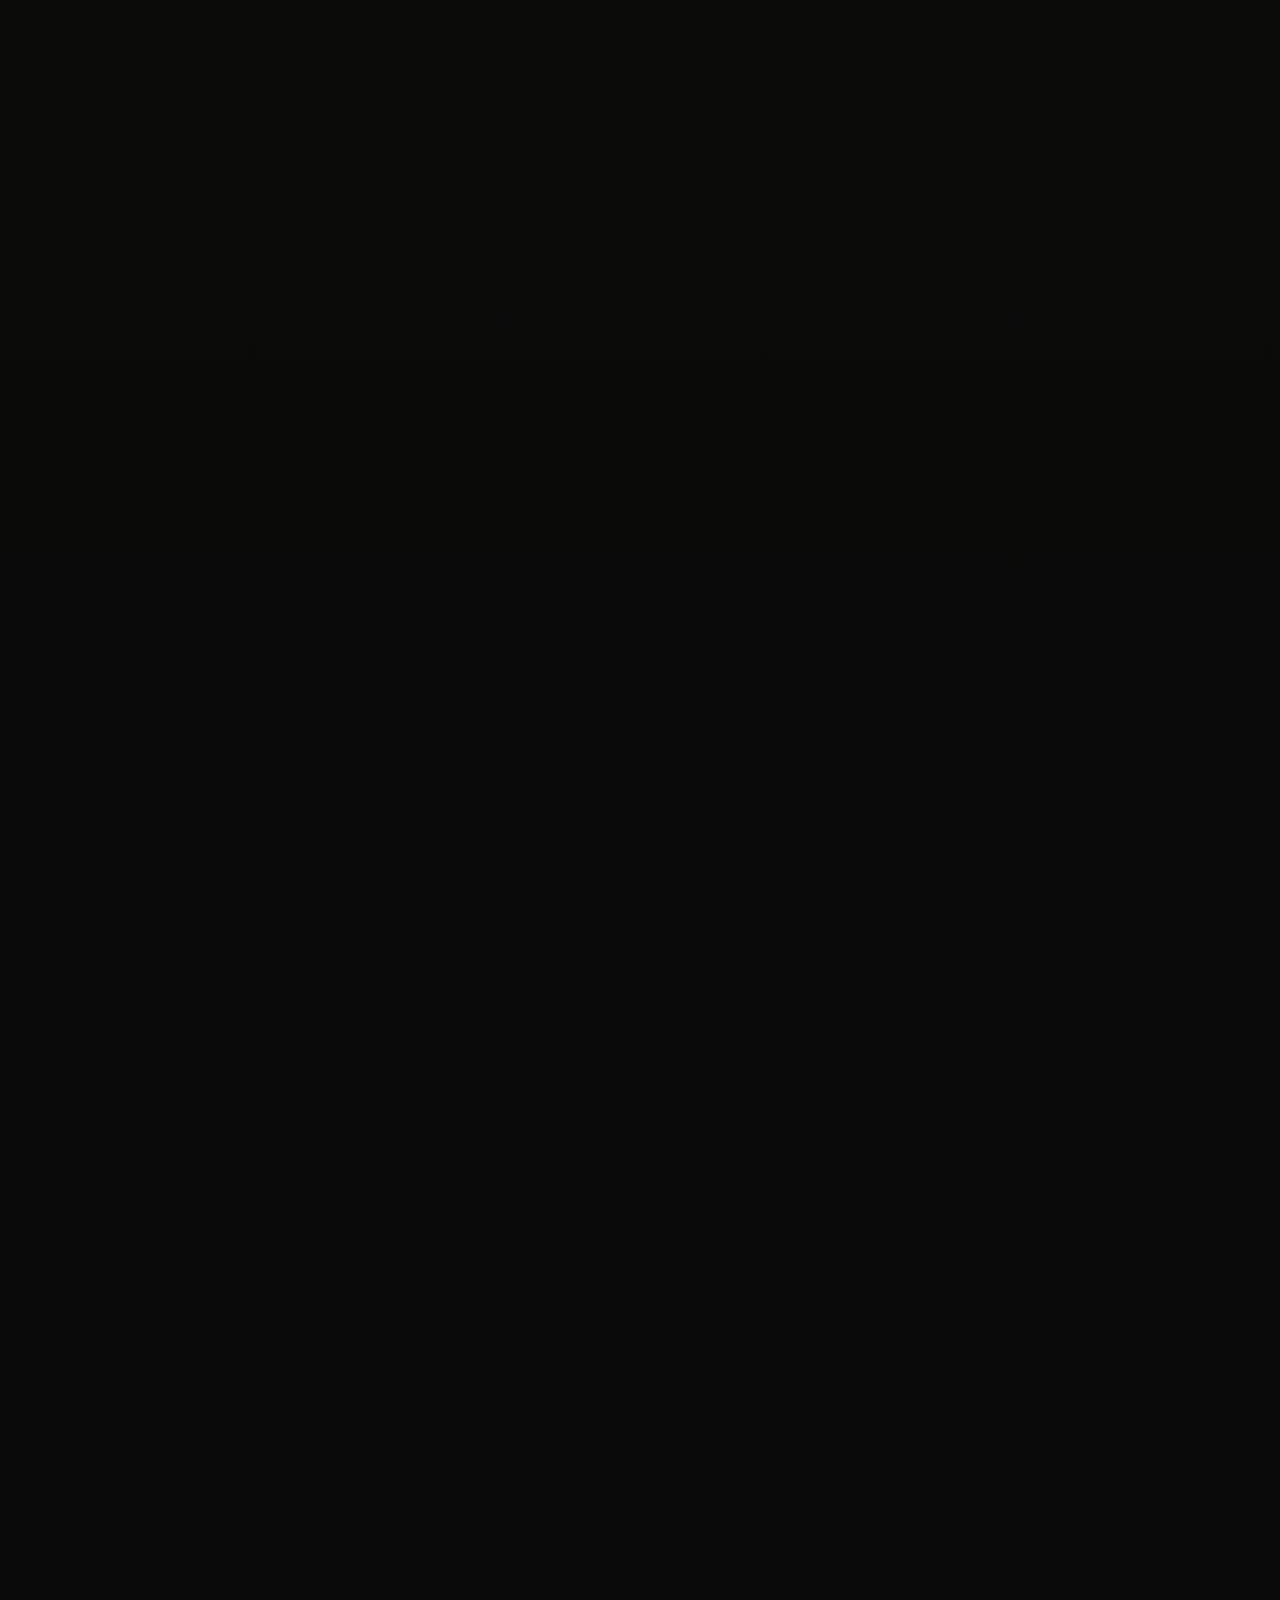
==== commit 4e66d816: "feat(documentaries): extend cinematic chapters to all cases and add real cartography" ====
--- a/index.html
+++ b/index.html
@@ -577,13 +577,13 @@
     <div class="intel-map-card">
       <div class="intel-map-header"><span>Mapa mundial de campanhas documentadas</span><span class="intel-map-status"><i></i> BASE ESTÁTICA CURADA</span></div>
       <div class="intel-map" id="intel-map" role="region" aria-label="Mapa mundial interativo dos ataques">
-        <svg viewBox="0 0 1000 430" aria-hidden="true" focusable="false"><path d="M78 109l93-52 104 23 13 61-63 48-94-11-54-69zm170 115l77 21 28 70-37 82-58-51-9-122zm112-118l67-47 139 14 59 54-27 68-125 21-81-44zm185 122l81 15 40 72-24 75-69-6-31-78zm128-112l78-42 116 29 68 66-47 57-116-4-78-62zm-5 150l89 5 63 56-11 77-88 8-54-70zm181 13l65 16 39 42-29 45-64-17-26-47z"/></svg>
-        <div class="intel-map-grid" aria-hidden="true"></div>
-        <div id="intel-hotspots" class="intel-hotspots"></div>
+        <div id="map-camera" class="map-camera"><img class="world-cartography" data-map-src="assets/images/maps/world-110m.svg" loading="lazy" decoding="async" width="1000" height="430" alt="Cartografia mundial Natural Earth, projeção equiretangular"><div id="map-leaders"></div><div id="intel-hotspots" class="intel-hotspots"></div></div>
+        <div class="map-toolbar" aria-label="Ampliação do mapa"><button type="button" id="map-zoom-in" data-map-zoom="0.5" aria-label="Ampliar mapa">+</button><button type="button" id="map-zoom-out" data-map-zoom="-0.5" aria-label="Reduzir mapa">−</button><button type="button" data-map-zoom="reset">Visão mundial</button><span id="map-zoom-status" role="status">Visão mundial</span></div>
         <div class="intel-tooltip" id="intel-tooltip" role="status" aria-live="polite" hidden></div>
       </div>
       <div class="intel-hotspots-mobile" id="intel-hotspots-mobile" aria-label="Campanhas no mapa"></div>
-      <div class="intel-map-legend"><span><b class="legend-dot critical"></b>Impacto crítico</span><span><b class="legend-dot high"></b>Impacto alto</span><span>Clique em um sinal para filtrar o dossiê</span></div>
+      <div class="intel-map-legend"><span><b class="legend-dot critical"></b>Impacto crítico</span><span><b class="legend-dot high"></b>Impacto alto</span><span>Sinais abrem o dossiê · posições regionais de contexto</span></div>
+      <p class="map-context-note">Natural Earth · domínio público. Sinais deslocados usam linhas de referência. Contexto de origem, alvo ou atribuição conforme cada caso; sem rotas de ataque ou telemetria ao vivo.</p>
     </div>
     <div class="intel-timeline-card"><div class="intel-map-header"><span>Cronologia · início documentado</span><span>1988–2025</span></div><div class="intel-global-timeline" id="intel-global-timeline" aria-label="Linha do tempo global interativa"></div></div>
     <div class="intel-filters" aria-label="Filtros da central de inteligência">
@@ -630,6 +630,8 @@
 <div id="sc-player" style="position:fixed;top:0;left:0;width:1px;height:1px;opacity:0;overflow:hidden;pointer-events:none;z-index:-1" aria-hidden="true">
 <iframe id="sc-frame" src="about:blank" allow="autoplay" style="width:480px;height:360px;border:none" title="SoundCloud" sandbox="allow-scripts allow-same-origin allow-presentation allow-popups"></iframe>
 </div>
+<script src="assets/js/cartography.js"></script>
+<script src="assets/js/documentaries.js"></script>
 <script src="assets/js/experience.js"></script>
 <script>
 "use strict";
@@ -912,12 +914,13 @@
 // Standardized renderer: cards, details and references share one editorial frame.
 function renderEpisodes(){
   el.innerHTML = EPISODES.map(function(ep,index){
-    var hi = ep.previewImage || ((ep.images && ep.images.length) ? ep.images[0] : "");
+    var documentaryArt = WarRoomDocumentaries.cover(ep.id);
+    var hi = documentaryArt.src;
     var isModern = !!ep.cover;
     var profile=intelProfile(ep.id),previous=index>0?EPISODES[index-1]:null,next=index<EPISODES.length-1?EPISODES[index+1]:null;
     return '<article class="episode-entry" id="dossier-' + ep.id + '" data-episode="' + ep.id + '" data-modern="' + isModern + '"><div class="episode-grid"><div class="episode-image-wrap">'
       + (hi ? '<div class="episode-image-blur"></div><img class="episode-image" src="' + hi + '" alt="Imagem de contexto: ' + ep.title + '" width="1600" height="900" loading="lazy" decoding="async" fetchpriority="low">' : '<div class="episode-image-placeholder"><span class="pl-year">' + ep.year + '</span><span class="pl-title">' + ep.title + '</span><span class="pl-ref">Imagem histórica não divulgada</span></div>')
-      + '</div><div class="episode-info"><div class="episode-progress"><div class="episode-progress-copy"><span>Episódio ' + ep.num + ' de ' + EPISODES.length + '</span><span>' + Math.round((index+1)/EPISODES.length*100) + '%</span></div><div class="episode-progress-track" role="progressbar" aria-label="Progresso da cronologia" aria-valuemin="1" aria-valuemax="' + EPISODES.length + '" aria-valuenow="' + (index+1) + '"><span style="transform:scaleX(' + ((index+1)/EPISODES.length) + ')"></span></div></div><div class="episode-kicker"><span class="episode-number">' + ep.num + '</span><span class="episode-year">' + ep.year + '</span><span class="episode-type-badge">' + ep.category + '</span></div><h3 class="episode-title">' + ep.title + '</h3><p class="episode-subtitle">' + ep.subtitle + '</p><p class="episode-summary">' + ep.summary + '</p><div class="episode-ops"><dl class="episode-ops-grid"><div><dt>Ano / região</dt><dd>' + ep.year + ' · ' + ep.region + '</dd></div><div><dt>Categoria</dt><dd>' + ep.category + '</dd></div><div><dt>Ator / grupo</dt><dd>' + ep.attribution + '</dd></div><div><dt>Severidade</dt><dd class="' + intelSeverityClass(profile.impact) + '">' + intelLabel(profile.impact) + '</dd></div></dl><div class="episode-techniques">' + profile.mitre.map(function(value){return '<span>' + value + '</span>';}).join("") + '</div></div><div class="episode-actions"><button type="button" class="episode-btn episode-btn-primary toggle-detail" aria-haspopup="dialog">Abrir dossiê</button>'
+      + '<p class="episode-art-credit">' + intelEscape(documentaryArt.caption) + '</p></div><div class="episode-info"><div class="episode-progress"><div class="episode-progress-copy"><span>Episódio ' + ep.num + ' de ' + EPISODES.length + '</span><span>' + Math.round((index+1)/EPISODES.length*100) + '%</span></div><div class="episode-progress-track" role="progressbar" aria-label="Progresso da cronologia" aria-valuemin="1" aria-valuemax="' + EPISODES.length + '" aria-valuenow="' + (index+1) + '"><span style="transform:scaleX(' + ((index+1)/EPISODES.length) + ')"></span></div></div><div class="episode-kicker"><span class="episode-number">' + ep.num + '</span><span class="episode-year">' + ep.year + '</span><span class="episode-type-badge">' + ep.category + '</span></div><h3 class="episode-title">' + ep.title + '</h3><p class="episode-subtitle">' + ep.subtitle + '</p><p class="episode-summary">' + ep.summary + '</p><div class="episode-ops"><dl class="episode-ops-grid"><div><dt>Ano / região</dt><dd>' + ep.year + ' · ' + ep.region + '</dd></div><div><dt>Categoria</dt><dd>' + ep.category + '</dd></div><div><dt>Ator / grupo</dt><dd>' + ep.attribution + '</dd></div><div><dt>Severidade</dt><dd class="' + intelSeverityClass(profile.impact) + '">' + intelLabel(profile.impact) + '</dd></div></dl><div class="episode-techniques">' + profile.mitre.map(function(value){return '<span>' + value + '</span>';}).join("") + '</div></div><div class="episode-actions"><button type="button" class="episode-btn episode-btn-primary toggle-detail" aria-haspopup="dialog">Abrir dossiê</button>'
       + (ep.images && ep.images.length ? '<button type="button" class="episode-btn episode-btn-secondary view-gallery">Galeria</button>' : '') + '<button type="button" class="episode-btn episode-btn-secondary view-story">História</button></div><nav class="episode-nav" aria-label="Incidentes adjacentes">' + (previous?'<button type="button" data-episode-nav="' + previous.id + '">' + previous.title + '</button>':'<button type="button" disabled>Início</button>') + (next?'<button type="button" data-episode-nav="' + next.id + '">' + next.title + '</button>':'<button type="button" disabled>Fim</button>') + '</nav></div></div><div class="episode-timeline"><div class="episode-timeline-dot"></div><div class="episode-timeline-line"></div><span class="episode-timeline-label">' + ep.attribution + '</span></div></article>';
   }).join("");
 
@@ -943,7 +946,7 @@
 function initWaveCanvas(){
   if(!wc || prefersReducedMotion) return;
   var ctx = wc.getContext("2d");
-  var wScale = isLowPerf ? 0.5 : 0.75;
+  var wScale = isLowPerf ? 0.4 : 0.6;
   var w = 0, h = 0, t = 0, lastFrame = 0, active = true, waveTimer = null;
   var nodes = [[.17,.42],[.27,.31],[.39,.48],[.49,.32],[.58,.46],[.68,.28],[.77,.43],[.86,.58],[.62,.66],[.43,.67]];
   var routes = [[0,1],[1,3],[1,2],[2,4],[3,5],[4,5],[4,6],[5,6],[6,7],[4,8],[8,9],[9,2]];
@@ -978,8 +981,8 @@
   function draw(now){
     if(!active || !effectsAllowed()){wraf=null;return;}
     wraf=null;
-    waveTimer=setTimeout(function(){waveTimer=null;wraf=requestAnimationFrame(draw);},isLowPerf?66:33);
-    if(now-lastFrame<(isLowPerf?66:32)) return;
+    waveTimer=setTimeout(function(){waveTimer=null;wraf=requestAnimationFrame(draw);},isLowPerf?90:60);
+    if(now-lastFrame<(isLowPerf?90:60)) return;
     lastFrame=now;
     ctx.clearRect(0,0,w,h);t+=.012;
     if(!document.body.classList.contains("modal-open")){
@@ -1066,7 +1069,7 @@
       ctx.fill();
     }
     raf=null;
-    ambientTimer=setTimeout(function(){ambientTimer=null;raf=requestAnimationFrame(draw);},33);
+    ambientTimer=setTimeout(function(){ambientTimer=null;raf=requestAnimationFrame(draw);},80);
   }
   registerDecorative(function(){if(!raf&&!ambientTimer)draw();},function(){cancelAnimationFrame(raf);clearTimeout(ambientTimer);ambientTimer=null;raf=null;});
 }
@@ -1698,9 +1701,10 @@
     return '<button type="button" class="intel-card'+(selected?' selected':'')+'" data-intel-episode="'+item.id+'" aria-pressed="'+selected+'"><div class="intel-card-top"><span>'+intelEscape(episode.year)+' • '+intelEscape(intelLabel(item.country))+'</span><span class="'+intelSeverityClass(item.impact)+'">'+intelEscape(intelLabel(item.impact))+'</span></div><h3>'+intelEscape(episode.title)+'</h3><div class="intel-card-meta"><span><b>Categoria</b>'+intelEscape(intelLabel(item.category))+'</span><span><b>Ator / grupo</b>'+intelEscape(intelLabel(item.group))+'</span><span><b>Malware</b>'+intelEscape(item.malware)+'</span><span><b>MITRE ATT&CK</b>'+item.mitre.join(" · ")+'</span></div><div class="intel-card-footer"><span>Dossiê completo</span><span class="intel-card-action">Investigar</span></div></button>';
   }).join(""):'<div class="intel-empty">Nenhum dossiê corresponde aos filtros atuais.</div>';
   hotspots.innerHTML=INTEL_INDEX.map(function(item){
-    var episode=EPISODES.find(function(ep){return ep.id===item.id;}),hidden=results.indexOf(item)<0,selected=item.id===selectedIntelId;
-    return '<button type="button" class="intel-hotspot '+(item.impact==="Critico"?"":"high")+(hidden?' hidden':'')+(selected?' selected':'')+'" style="left:'+item.x+'%;top:'+item.y+'%" data-intel-hotspot="'+item.id+'" aria-label="Selecionar '+intelEscape(episode.title)+'" aria-pressed="'+selected+'"'+(hidden?' disabled aria-hidden="true"':'')+'></button>';
+    var episode=EPISODES.find(function(ep){return ep.id===item.id;}),hidden=results.indexOf(item)<0,selected=item.id===selectedIntelId,position=WarRoomCartography.point(item.id,true);
+    return '<button type="button" class="intel-hotspot '+(item.impact==="Critico"?"":"high")+(hidden?' hidden':'')+(selected?' selected':'')+(position.global?' global-scope':'')+'" style="left:'+(position.x/10).toFixed(2)+'%;top:'+(position.y/4.3).toFixed(2)+'%" data-intel-hotspot="'+item.id+'" aria-label="Selecionar '+intelEscape(episode.title)+'" aria-pressed="'+selected+'"'+(hidden?' disabled aria-hidden="true"':'')+'>'+(position.global?'Log4j · global':'')+'</button>';
   }).join("");
+  WarRoomCartography.sync(results);
   if(mobileHotspots)mobileHotspots.innerHTML=INTEL_INDEX.map(function(item){var episode=EPISODES.find(function(ep){return ep.id===item.id;}),hidden=results.indexOf(item)<0,selected=item.id===selectedIntelId;return hidden?"":'<button type="button" class="mobile-hotspot" data-intel-hotspot-mobile="'+item.id+'" aria-pressed="'+selected+'"><b>'+episode.year+' · '+intelEscape(intelLabel(item.country))+'</b>'+intelEscape(episode.title)+'</button>';}).join("");
   container.querySelectorAll(".intel-card").forEach(function(card){
 
@@ -1725,8 +1729,8 @@
 
 function showIntelTooltip(id){
   var item=intelProfile(id),episode=EPISODES.find(function(ep){return ep.id===id;}),tip=byId("intel-tooltip");if(!item||!episode||!tip)return;
-  tip.innerHTML='<strong>'+intelEscape(episode.title)+'</strong><span><b>'+intelEscape(intelLabel(item.country))+' · '+episode.year+'</b></span><span>'+intelEscape(intelLabel(item.group))+' · '+intelEscape(intelLabel(item.category))+' · '+intelEscape(intelLabel(item.impact))+'</span>';
-  tip.style.left=Math.min(74,Math.max(4,item.x))+"%";tip.style.top=Math.min(82,Math.max(12,item.y))+"%";tip.hidden=false;
+  tip.innerHTML='<strong>'+intelEscape(episode.title)+'</strong><span><b>'+intelEscape(intelLabel(item.country))+' · '+episode.year+'</b></span><span>'+intelEscape(WarRoomCartography.point(id).label)+'</span><span>'+intelEscape(intelLabel(item.group))+' · '+intelEscape(intelLabel(item.category))+' · '+intelEscape(intelLabel(item.impact))+'</span>';
+  tip.style.left="1rem";tip.style.top="1rem";tip.hidden=false;
 }
 function hideIntelTooltip(){var tip=byId("intel-tooltip");if(tip)tip.hidden=true;}
 
--- a/assets/css/experience.css
+++ b/assets/css/experience.css
@@ -74,3 +74,65 @@
 @media(prefers-reduced-motion:reduce){.pilot-route{animation:none}.intel-drawer{transition:none}}
 @media(max-width:768px){.nav-logo{font-size:.9rem;letter-spacing:.12rem;white-space:nowrap}.nav-utility-btn,.experience-toggle{font-size:.75rem;padding:.3rem .35rem}.drawer-header>div{min-width:0}}
 @media(max-width:360px){.nav-logo{font-size:.8rem;letter-spacing:.06rem}.nav-controls{gap:.1rem}.nav-utility-btn,.experience-toggle{font-size:.7rem}.search-icon{display:none}}
+
+/* Documentary corpus and geographic context. No scroll interception. */
+.intel-map-card{border-color:#61563c;background:#101510;border-radius:0}
+.intel-map{aspect-ratio:1000/430;min-height:0;background:#101510}
+.map-camera{position:absolute;inset:0;transform-origin:50% 50%;transition:transform .3s ease}
+.world-cartography{display:block;width:100%;height:100%;object-fit:fill}
+.intel-map .world-cartography{position:absolute;inset:0}
+.intel-map .map-leaders{opacity:1}
+.intel-map .map-leaders path{fill:none;stroke:#d9bc79;stroke-opacity:.45;stroke-width:.8}
+.intel-map .map-leaders circle{fill:#dcc07b}
+.intel-hotspot,.intel-hotspot.high{width:44px;height:44px;background:transparent;border:0;box-shadow:none;filter:none}
+.intel-hotspot::before{content:'';position:absolute;inset:18px;background:#c5b17b;border:1px solid #f3e6c5;border-radius:50%;box-shadow:0 0 0 5px #c5b17b18}
+.intel-hotspot.high::before{background:#969f93;border-color:#c8d2c3}
+.intel-hotspot.selected::before{inset:16px;background:#f2d083;box-shadow:0 0 0 9px #ddc27a24}
+.intel-hotspot::after{display:none}
+.intel-hotspot:hover,.intel-hotspot:focus-visible{transform:translate(-50%,-50%);background:#d1b77916;outline:1px solid #d1b779;outline-offset:-4px}
+.intel-hotspot.hidden{display:none}
+.map-toolbar{position:absolute;bottom:1rem;left:1rem;display:flex;align-items:center;gap:.45rem;background:#101510ed;padding:.35rem;border:1px solid #5e5438}
+.map-toolbar button{min-width:44px;min-height:44px;background:transparent;border:1px solid #574b32;color:#e7d1a0;font:.8rem var(--font-ui);padding:.4rem .65rem;cursor:pointer}
+.map-toolbar button:disabled{opacity:.4;cursor:default}
+.map-toolbar span{font:.72rem var(--font-mono);color:#bcb4a1;margin:0 .4rem}
+.intel-hotspots-mobile{display:flex;gap:.5rem;overflow-x:auto;padding:.8rem;border-top:1px solid #464431;scroll-snap-type:x proximity}
+.mobile-hotspot{flex:0 0 auto;min-width:170px;min-height:58px;background:#191d16;color:#e6dfcd;border:1px solid #454833;padding:.65rem;text-align:left;font:.83rem/1.5 var(--font-ui);scroll-snap-align:start;cursor:pointer}
+.mobile-hotspot b{display:block;font:.72rem/1.5 var(--font-mono);color:#bdae80}
+.mobile-hotspot[aria-pressed=true]{border-color:#d6b86f;background:#2a2719}
+.map-context-note{font:.78rem/1.6 var(--font-ui);color:#b5b19f;padding:.3rem 1.25rem 1rem}
+.legend-dot.high{background:#969f93;box-shadow:none}.legend-dot.critical{box-shadow:none}
+.intel-tooltip{z-index:5;max-width:min(360px,85%);pointer-events:none;background:#101510f5;border-color:#72613f;font-size:.82rem}
+.pilot-map{position:relative;aspect-ratio:1000/430;overflow:hidden}
+.dossier-figure .pilot-map img{height:100%;max-height:none;border:0;object-fit:fill}
+.map-overlay{position:absolute;inset:0;width:100%;height:100%}
+.map-beacon{fill:#d5b97414;stroke:#e5c780;stroke-width:1.8}
+.map-center{fill:#f2d69a;stroke:#101510;stroke-width:2}
+.map-case-label{position:absolute;left:.8rem;bottom:.8rem;background:#101510e8;padding:.4rem .65rem;color:#e4c989;font:.85rem var(--font-mono);max-width:90%}
+.chapter-evidence{margin-top:1.8rem;padding:1.3rem 0;border-top:1px solid #3e3a2e;max-width:85ch}
+.chapter-evidence h4:first-child{margin-top:0}
+.chapter-impact{display:grid;grid-template-columns:1fr 1fr;gap:1rem}
+.chapter-impact div{padding:1rem;background:#191b15;border:1px solid #393b2c}
+.chapter-impact dt{font:.76rem var(--font-mono);color:#b8aa83;margin-bottom:.5rem}
+.chapter-impact dd{font:1.1rem/1.6 var(--font-ui);color:#e2dbc9}
+.chapter-timeline{list-style:none;padding:0!important;margin:0;display:grid;gap:.2rem}
+.chapter-timeline li{display:grid;grid-template-columns:130px 1fr;gap:1rem;border-bottom:1px solid #36372c;padding:.8rem 0;margin:0}
+.chapter-timeline strong{color:#d8bf80;font:.85rem/1.7 var(--font-mono)}
+.chapter-timeline p{margin:0!important}
+.pilot-document small{display:block;line-height:1.6;margin-top:1rem}
+.pilot-document a{display:block;color:#635020;font:.88rem/1.7 var(--font-ui);margin:1rem 0}
+.chapter-source-folio{border-top:3px solid #d6b675;padding:1.25rem;background:#1b1d15}
+.chapter-source-folio small{color:#d6bc7c;font:.78rem var(--font-mono)}
+.chapter-source-folio h3{font-size:1.5rem}
+.pilot-original{margin-top:2rem;padding-top:1.3rem;border-top:1px solid #454033;max-width:85ch}
+.pilot-original summary{min-height:44px;color:#d8bf80;cursor:pointer;font:1rem/1.6 var(--font-ui);padding:.5rem 0}
+.pilot-original p:first-of-type{margin-top:1rem}
+.dossier-gallery{margin-top:1.5rem}
+.pilot-map.paused-by-visibility .pilot-route{animation-play-state:paused}
+@media(max-width:768px){.intel-map{aspect-ratio:1000/430;min-height:180px}.map-toolbar{bottom:.45rem;left:.45rem;padding:.2rem;gap:.25rem}.map-toolbar span{display:none}.map-toolbar button{font-size:.7rem;padding:.3rem}.map-context-note{padding:.5rem .8rem 1rem}.map-camera .intel-hotspots{display:none}.pilot-scene>.dossier-figure{order:-1}.pilot-scene>.dossier-figure>img{max-height:200px;object-fit:cover}.pilot-meta{font-size:.73rem}.chapter-impact{grid-template-columns:1fr}.chapter-timeline li{grid-template-columns:1fr;gap:.35rem}.pilot-scene h3{font-size:2rem}.chapter-evidence{margin-top:1.25rem}.pilot-controls{margin-top:.8rem}}
+@media(prefers-reduced-motion:reduce){.map-camera{transition:none}}
+body.effects-reduced .map-camera{transition:none}
+.episode-image-blur{display:none}
+.episode-art-credit{position:absolute;bottom:0;left:0;right:0;padding:.8rem 1rem;background:#10110ff0;font:.76rem/1.6 var(--font-ui);color:#c7bdab;z-index:2}
+.intel-hotspot.global-scope{width:140px;border:1px solid #6a5c3a;border-radius:0;background:#141a13;color:#deca96;font:.8rem var(--font-ui)}
+.intel-hotspot.global-scope::before{display:none}
+.scope-outline{fill:none;stroke:#d9bc7a;stroke-width:1.5}
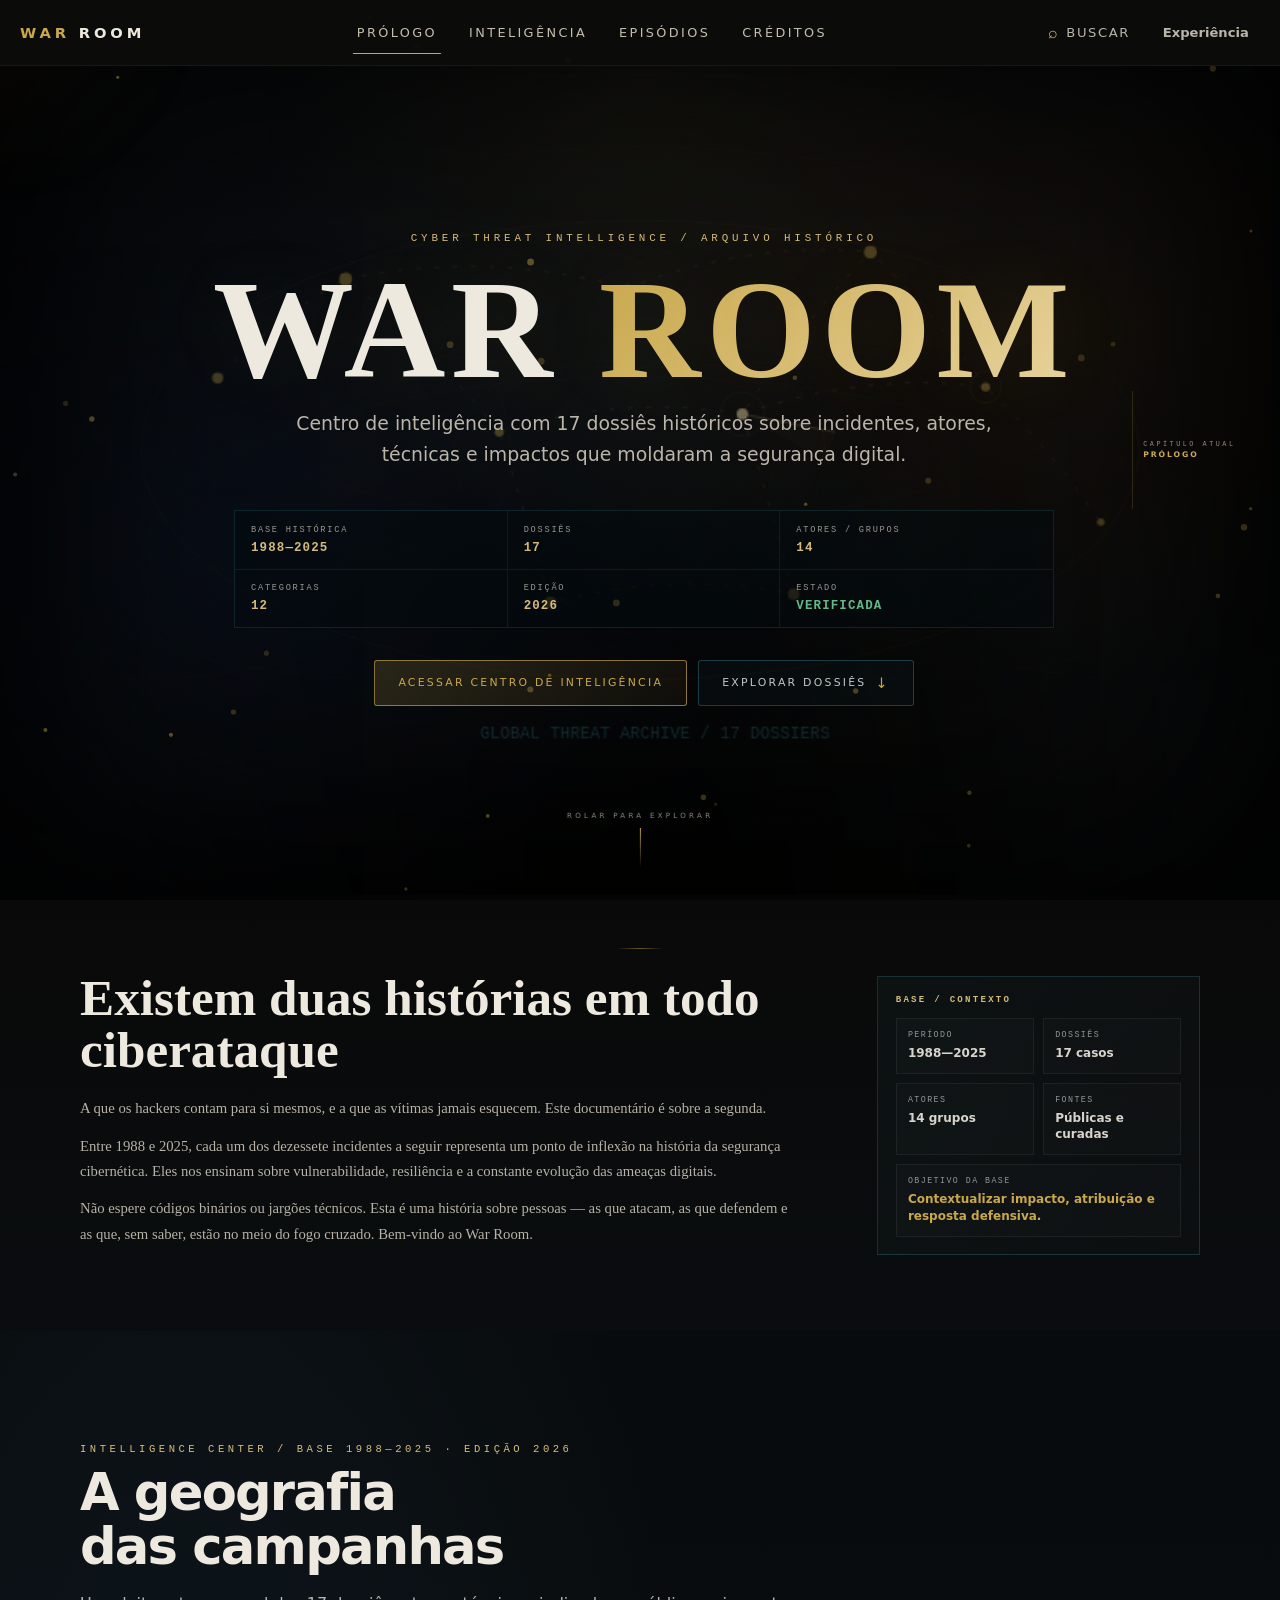
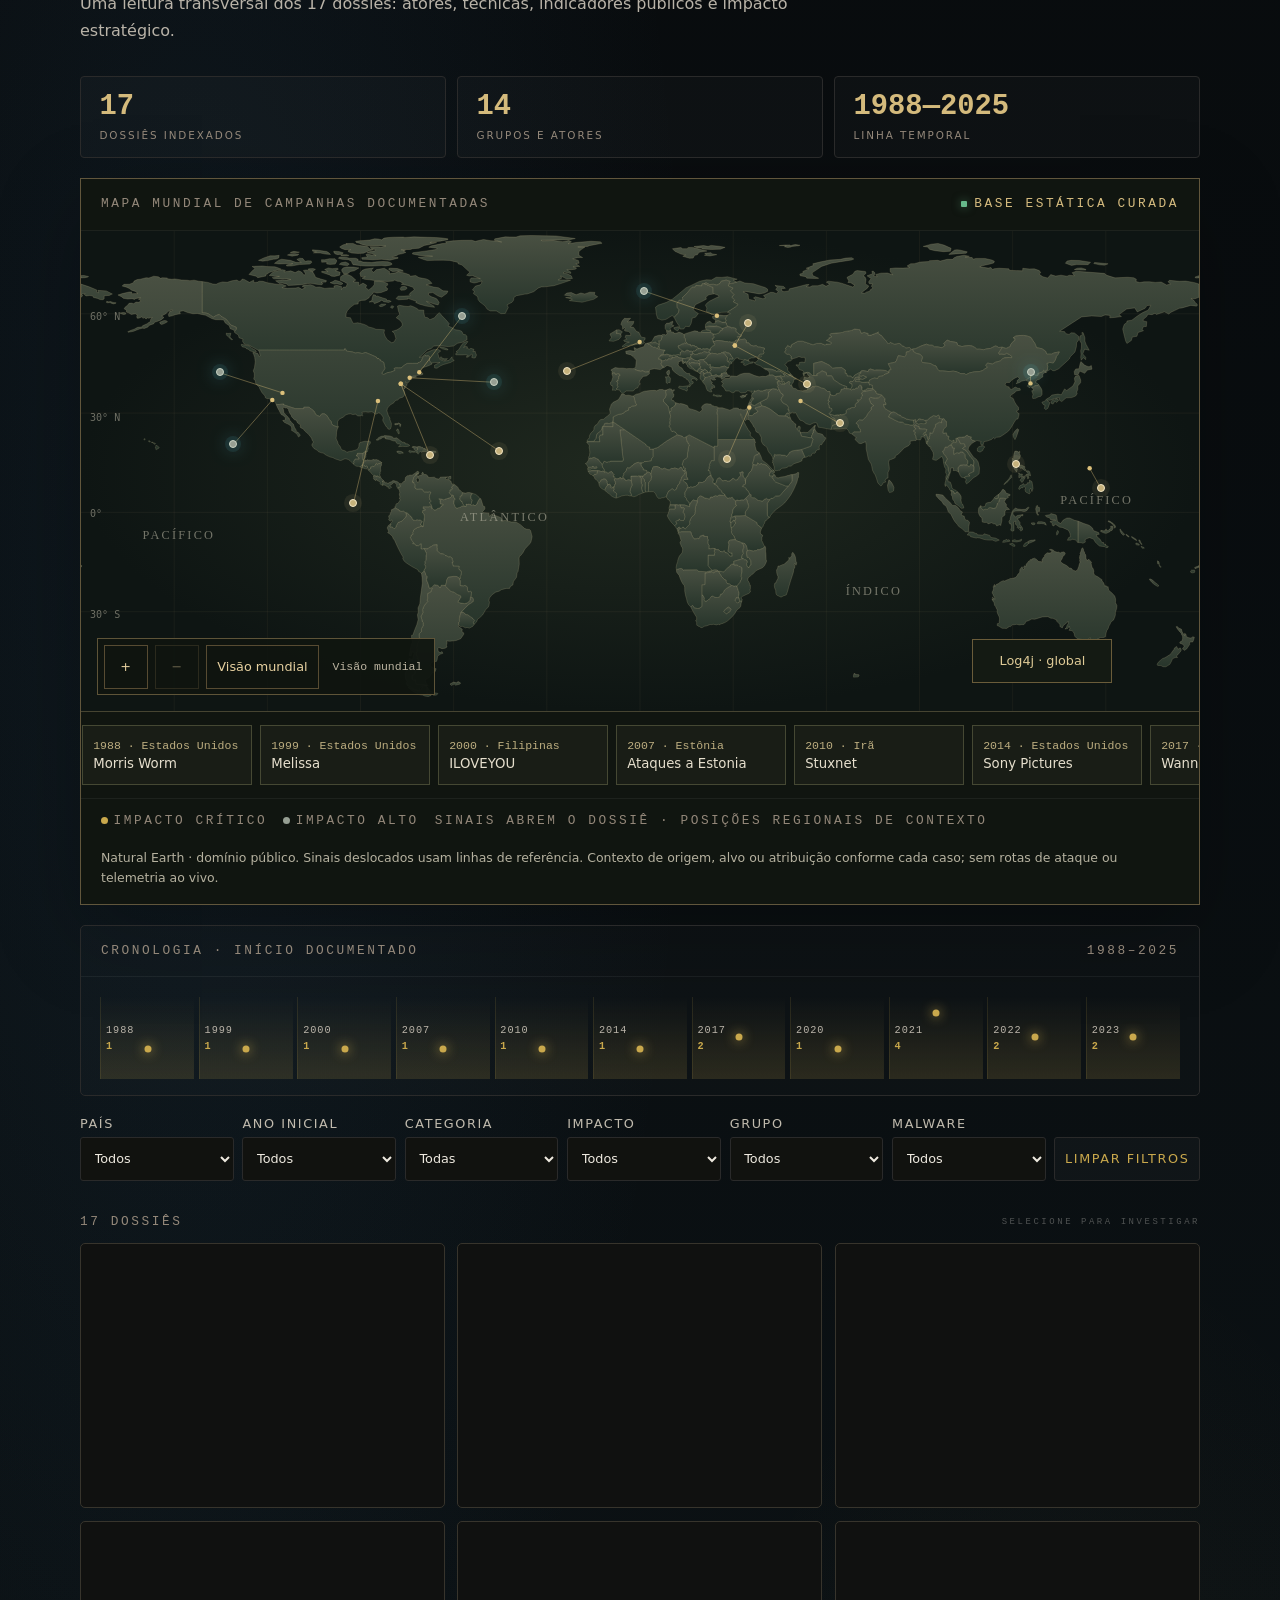
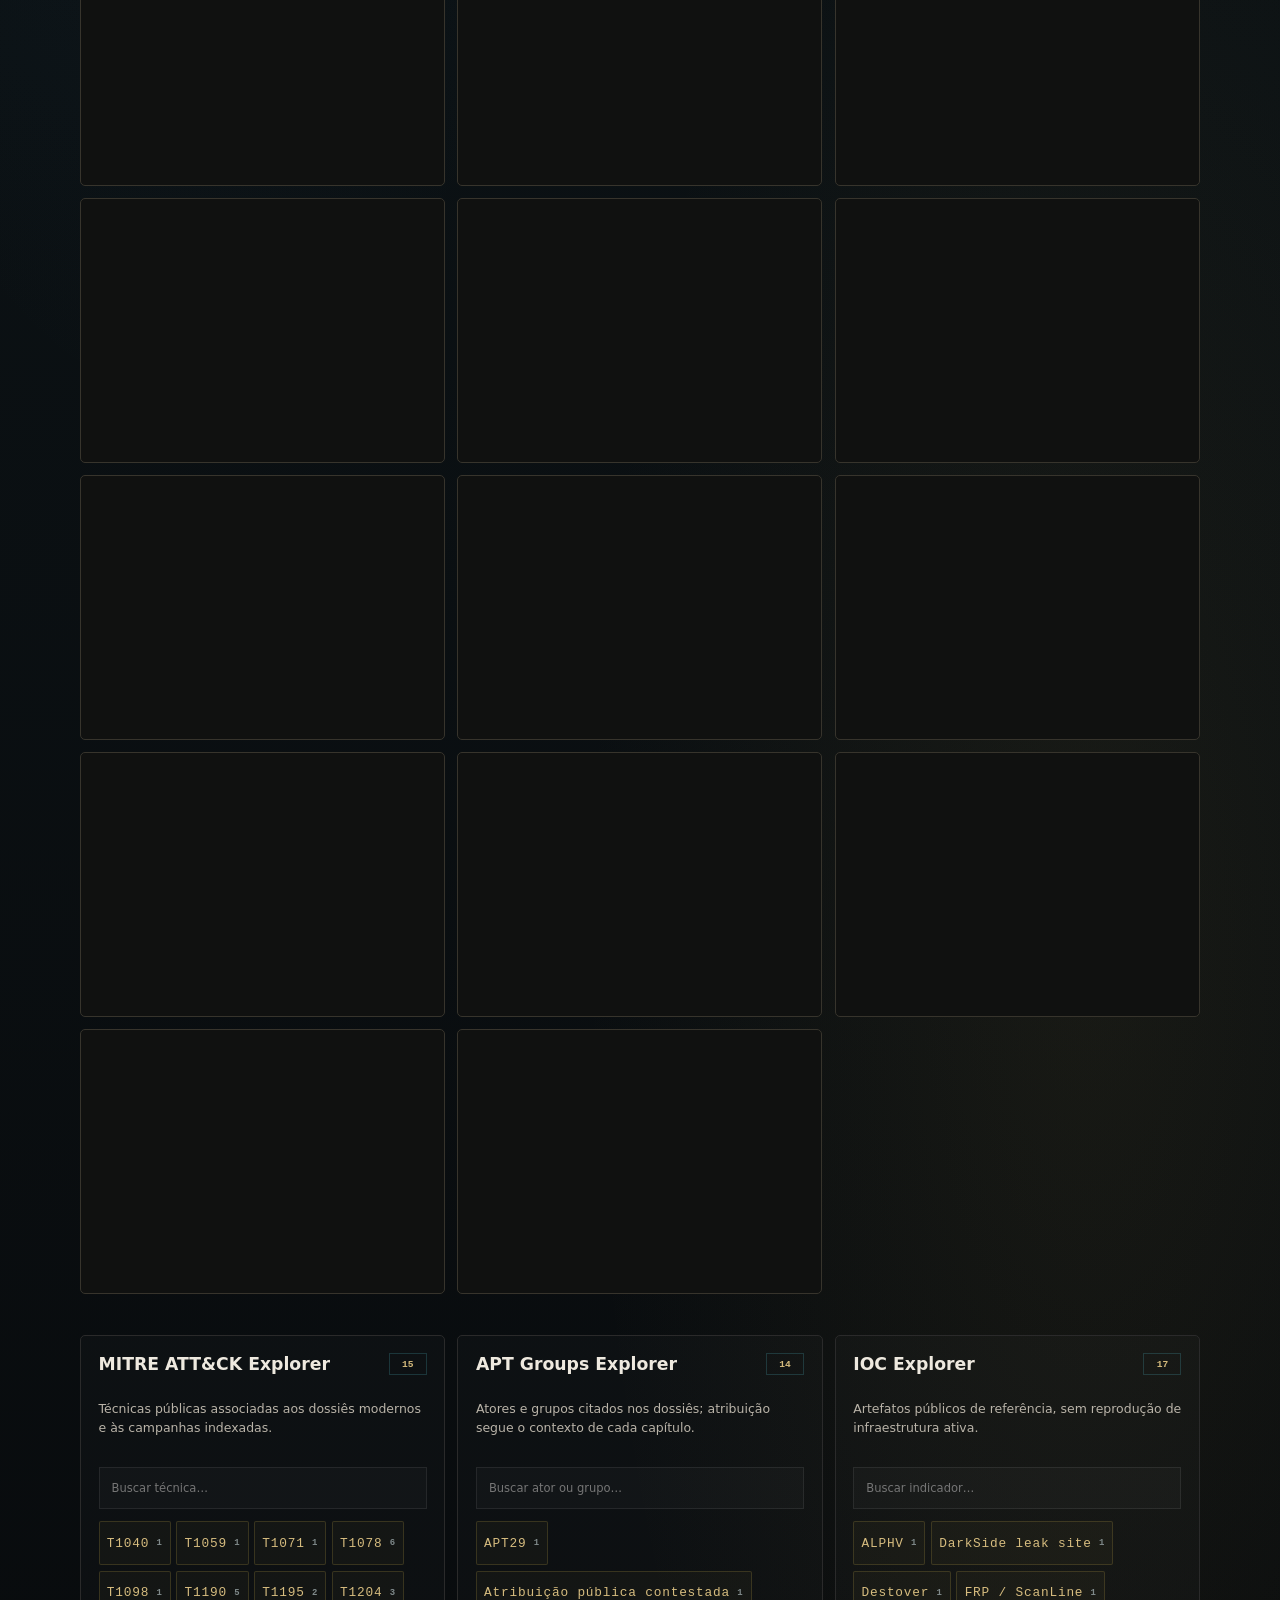
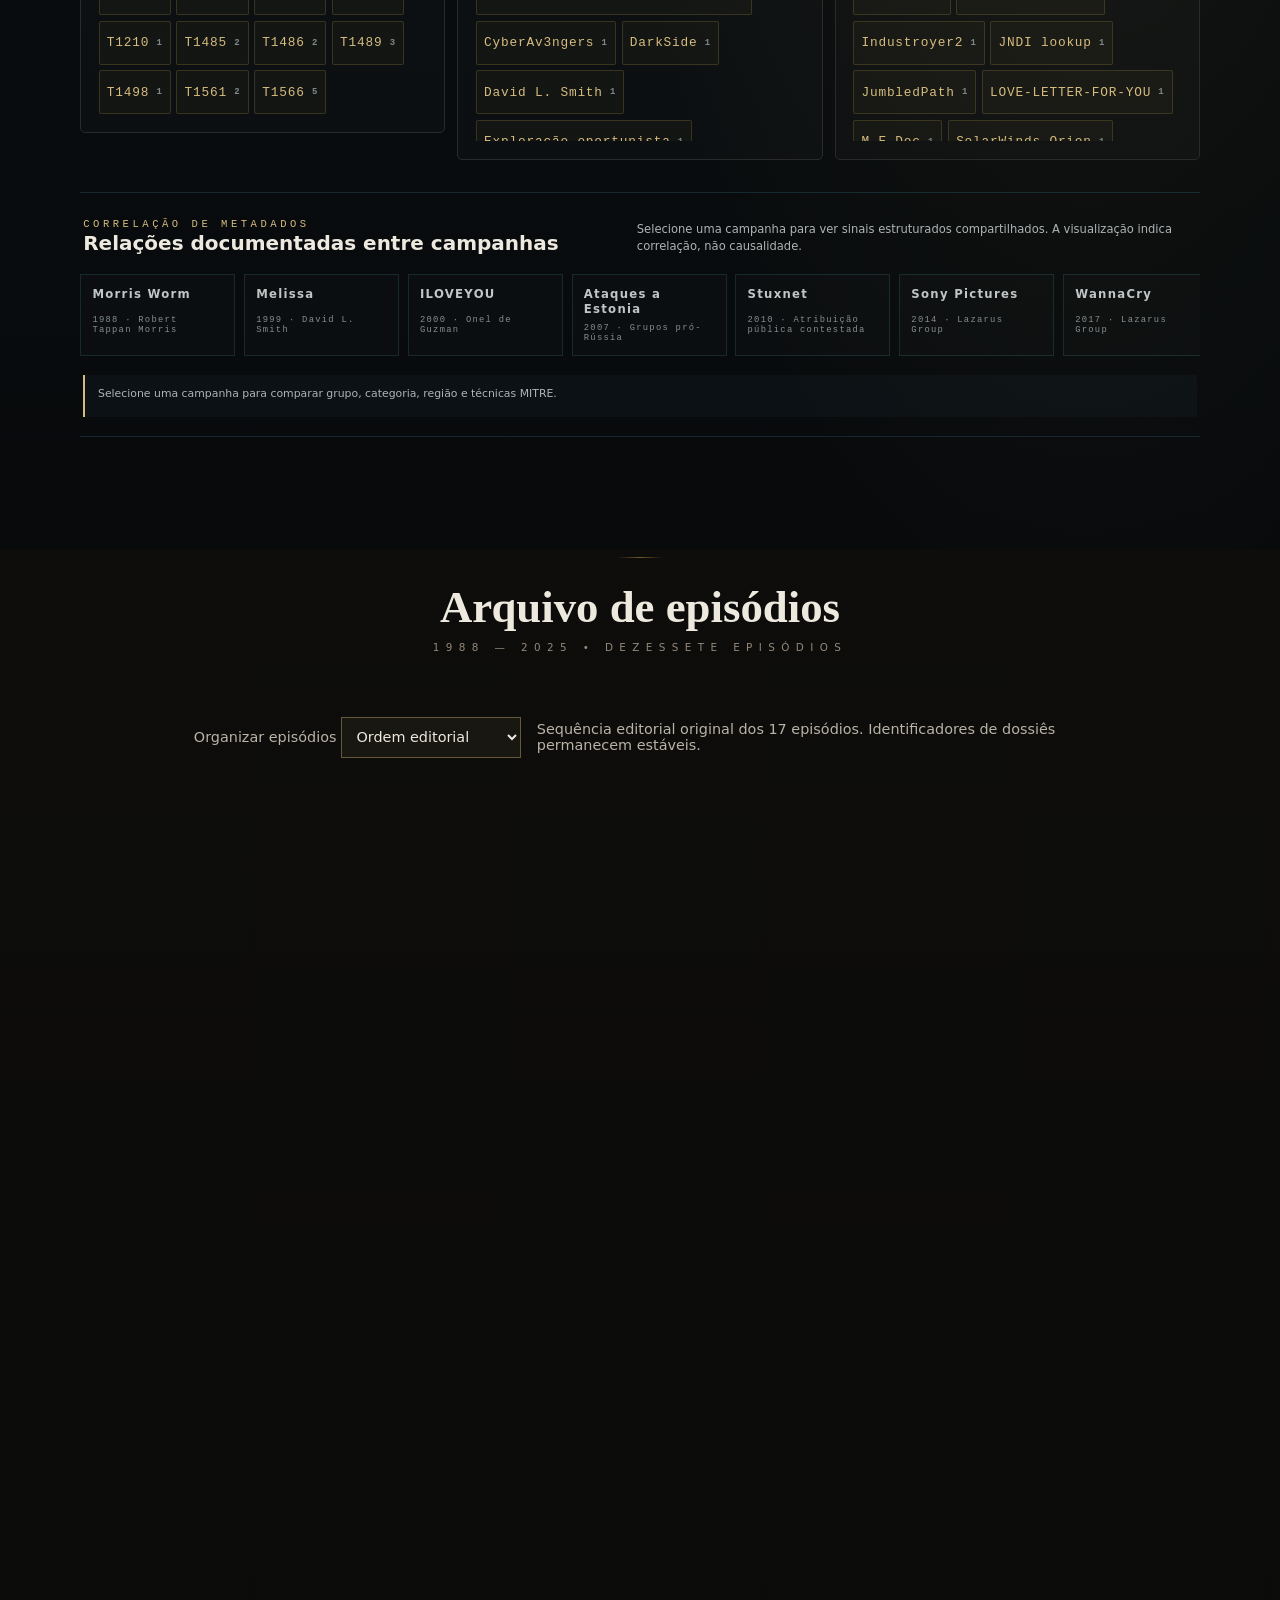
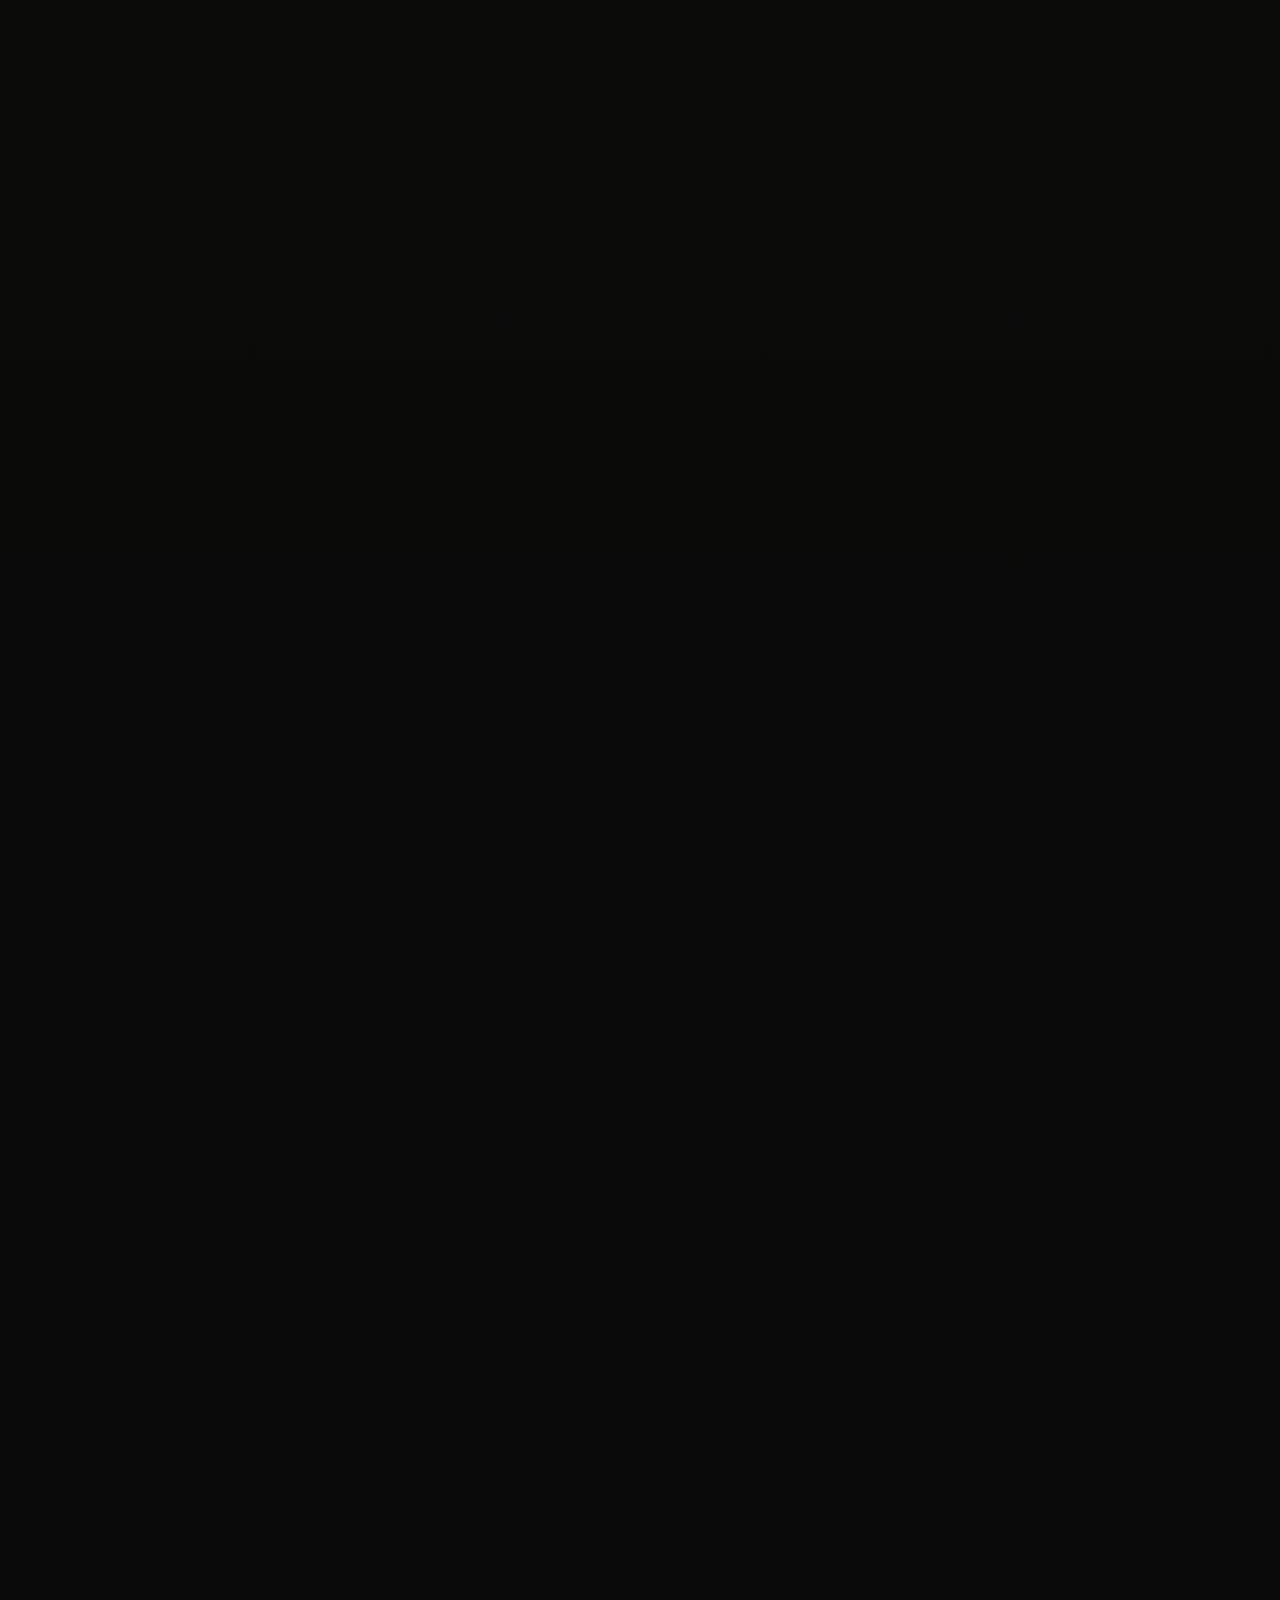
==== commit 12405ee9: "feat(media): add approved personal-voice narration to all 17 cases" ====
--- a/index.html
+++ b/index.html
@@ -632,6 +632,7 @@
 </div>
 <script src="assets/js/cartography.js"></script>
 <script src="assets/js/documentaries.js"></script>
+<script src="assets/js/narration.js"></script>
 <script src="assets/js/experience.js"></script>
 <script>
 "use strict";
--- a/assets/css/experience.css
+++ b/assets/css/experience.css
@@ -136,3 +136,12 @@
 .intel-hotspot.global-scope{width:140px;border:1px solid #6a5c3a;border-radius:0;background:#141a13;color:#deca96;font:.8rem var(--font-ui)}
 .intel-hotspot.global-scope::before{display:none}
 .scope-outline{fill:none;stroke:#d9bc7a;stroke-width:1.5}
+.narration-panel{margin:1.5rem 0;padding:1.1rem 0;border-top:1px solid #746344;border-bottom:1px solid #746344}
+.narration-panel h4{margin:0 0 .65rem;font:1.35rem/1.4 var(--font-display);color:#ece7dc}
+.narration-panel h4 span{font:.85rem var(--font-mono);color:#c7ad72;margin-left:.65rem}
+.narration-actions{display:flex;align-items:center;flex-wrap:wrap;gap:.5rem 1.1rem}
+.narration-actions a{display:inline-flex;align-items:center;min-height:44px;color:#d9c18a;font:.9rem/1.5 var(--font-ui)}
+.narration-player audio{display:block;width:100%;margin:1rem 0;min-height:54px;color-scheme:dark}
+.narration-status{font:.88rem/1.5 var(--font-ui);color:#c4baab;margin:.65rem 0 0}
+.narration-status:empty{display:none}
+@media(max-width:768px){.narration-actions{align-items:flex-start}.narration-panel h4{font-size:1.25rem}}
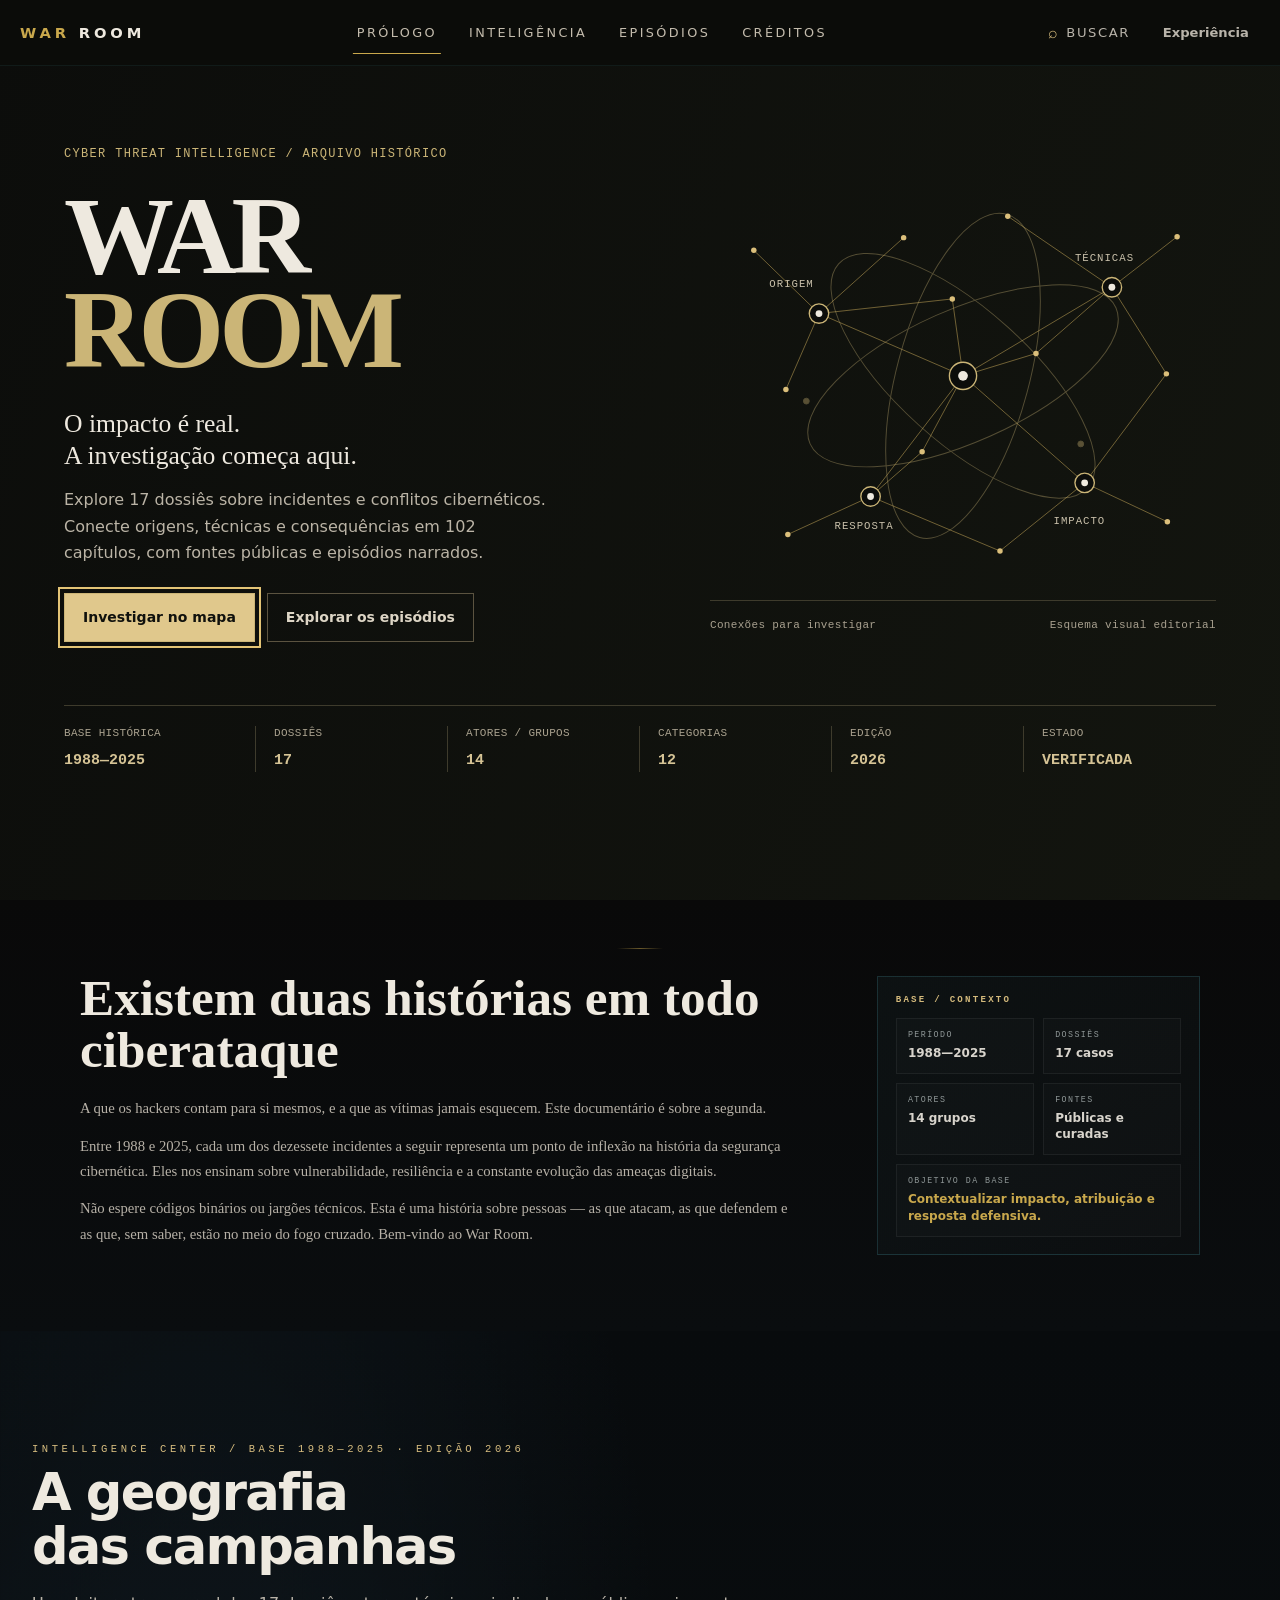
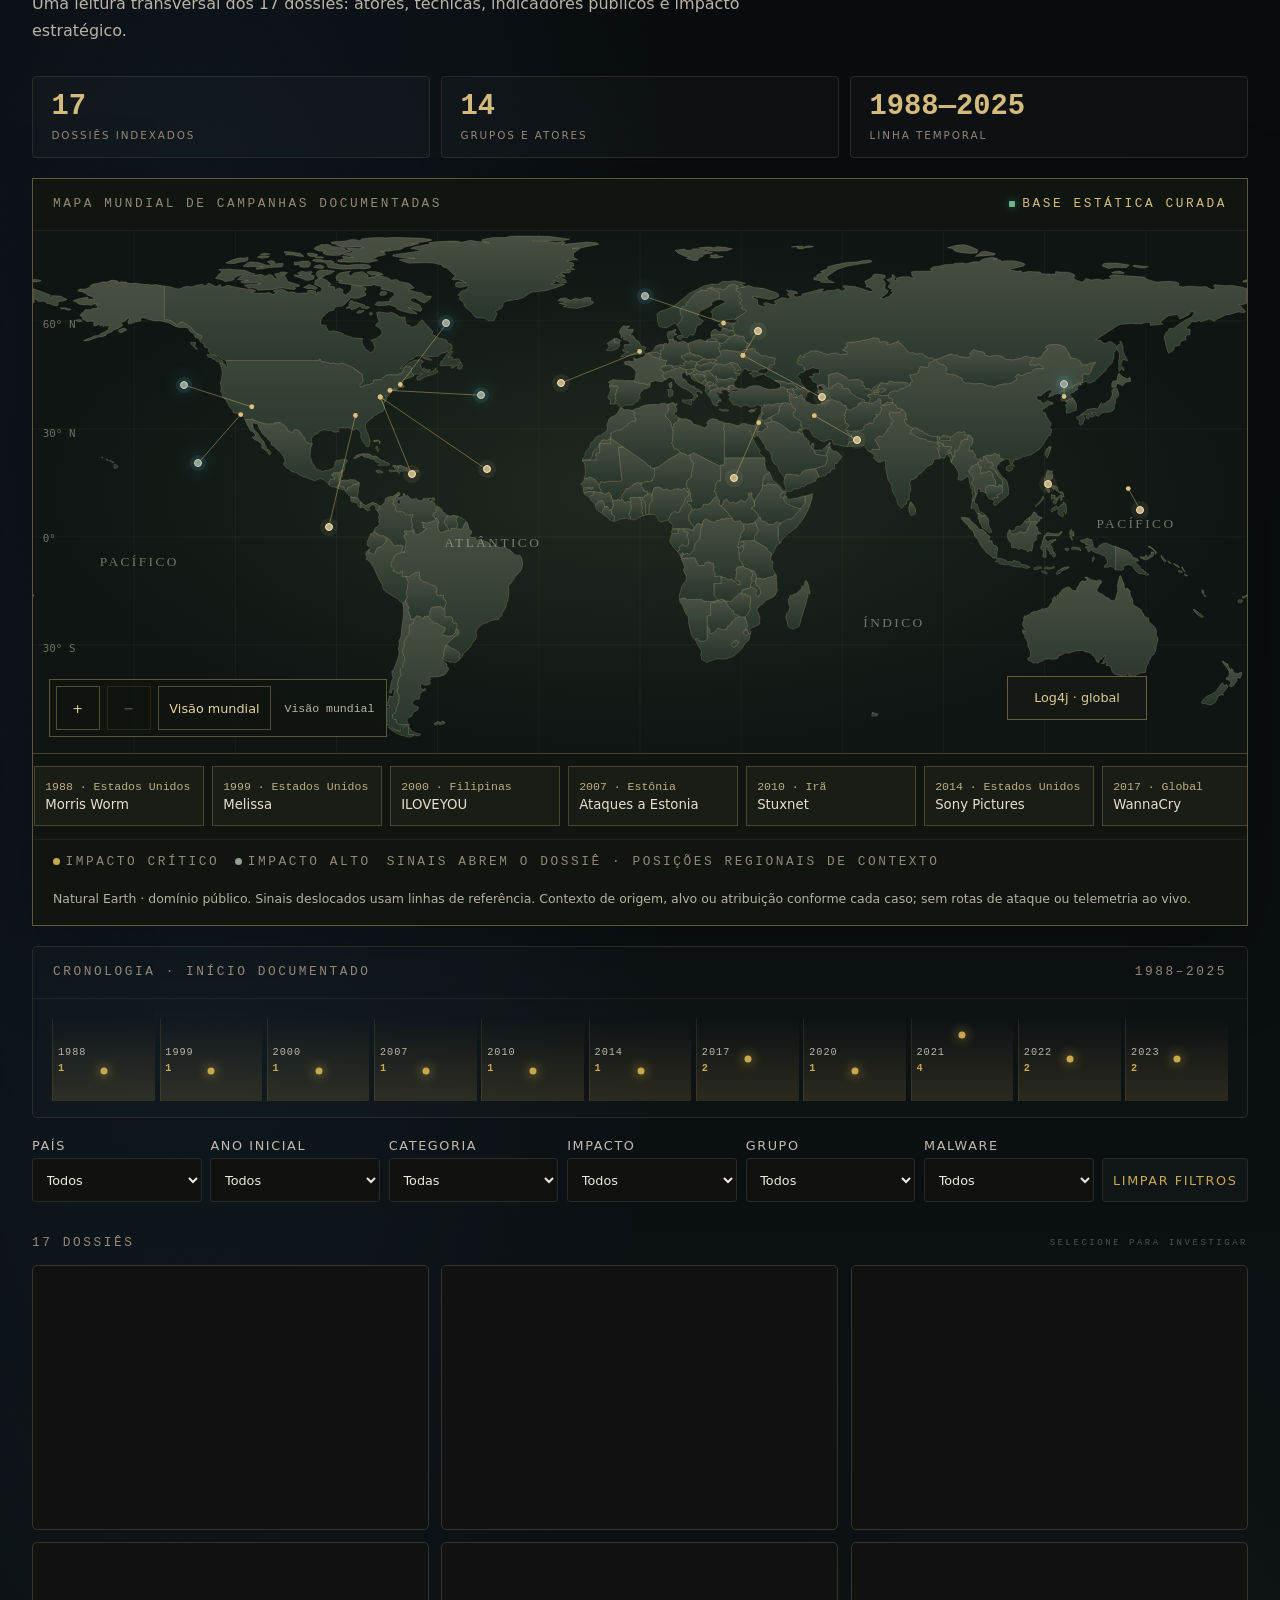
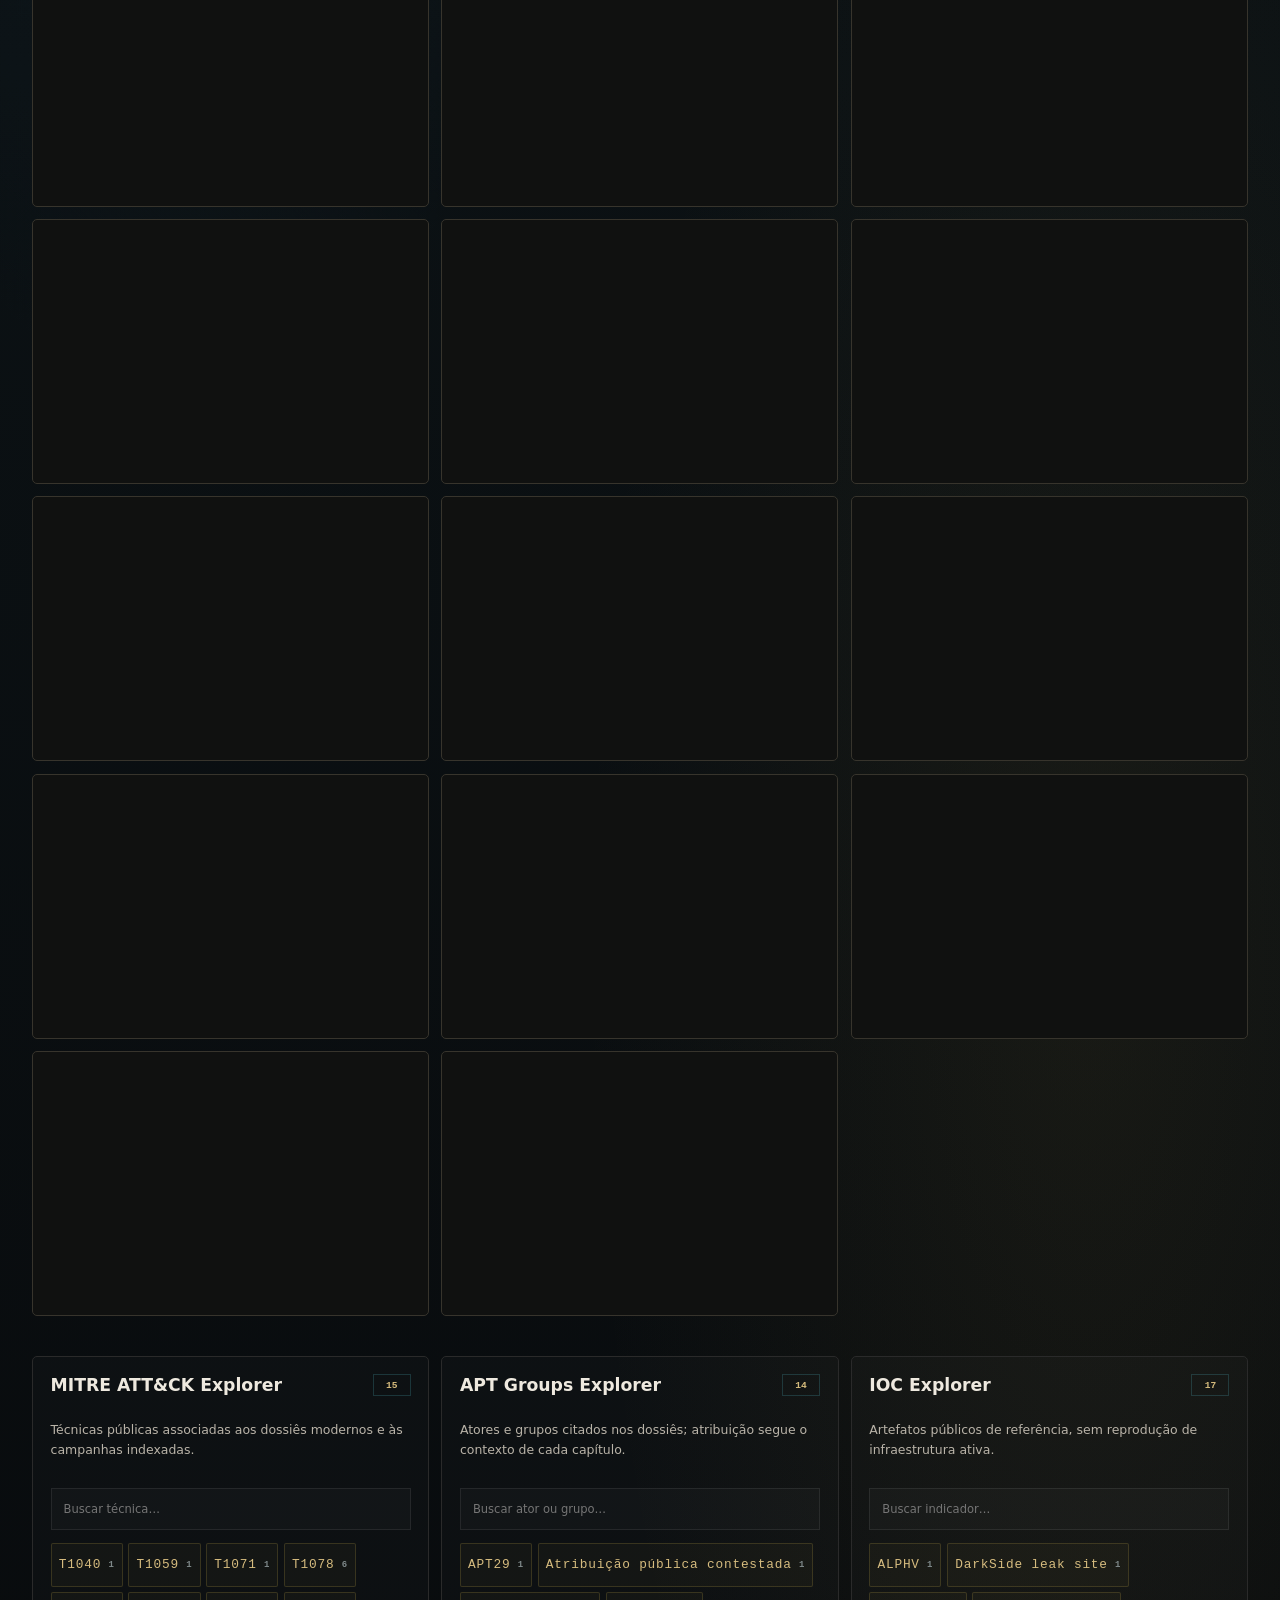
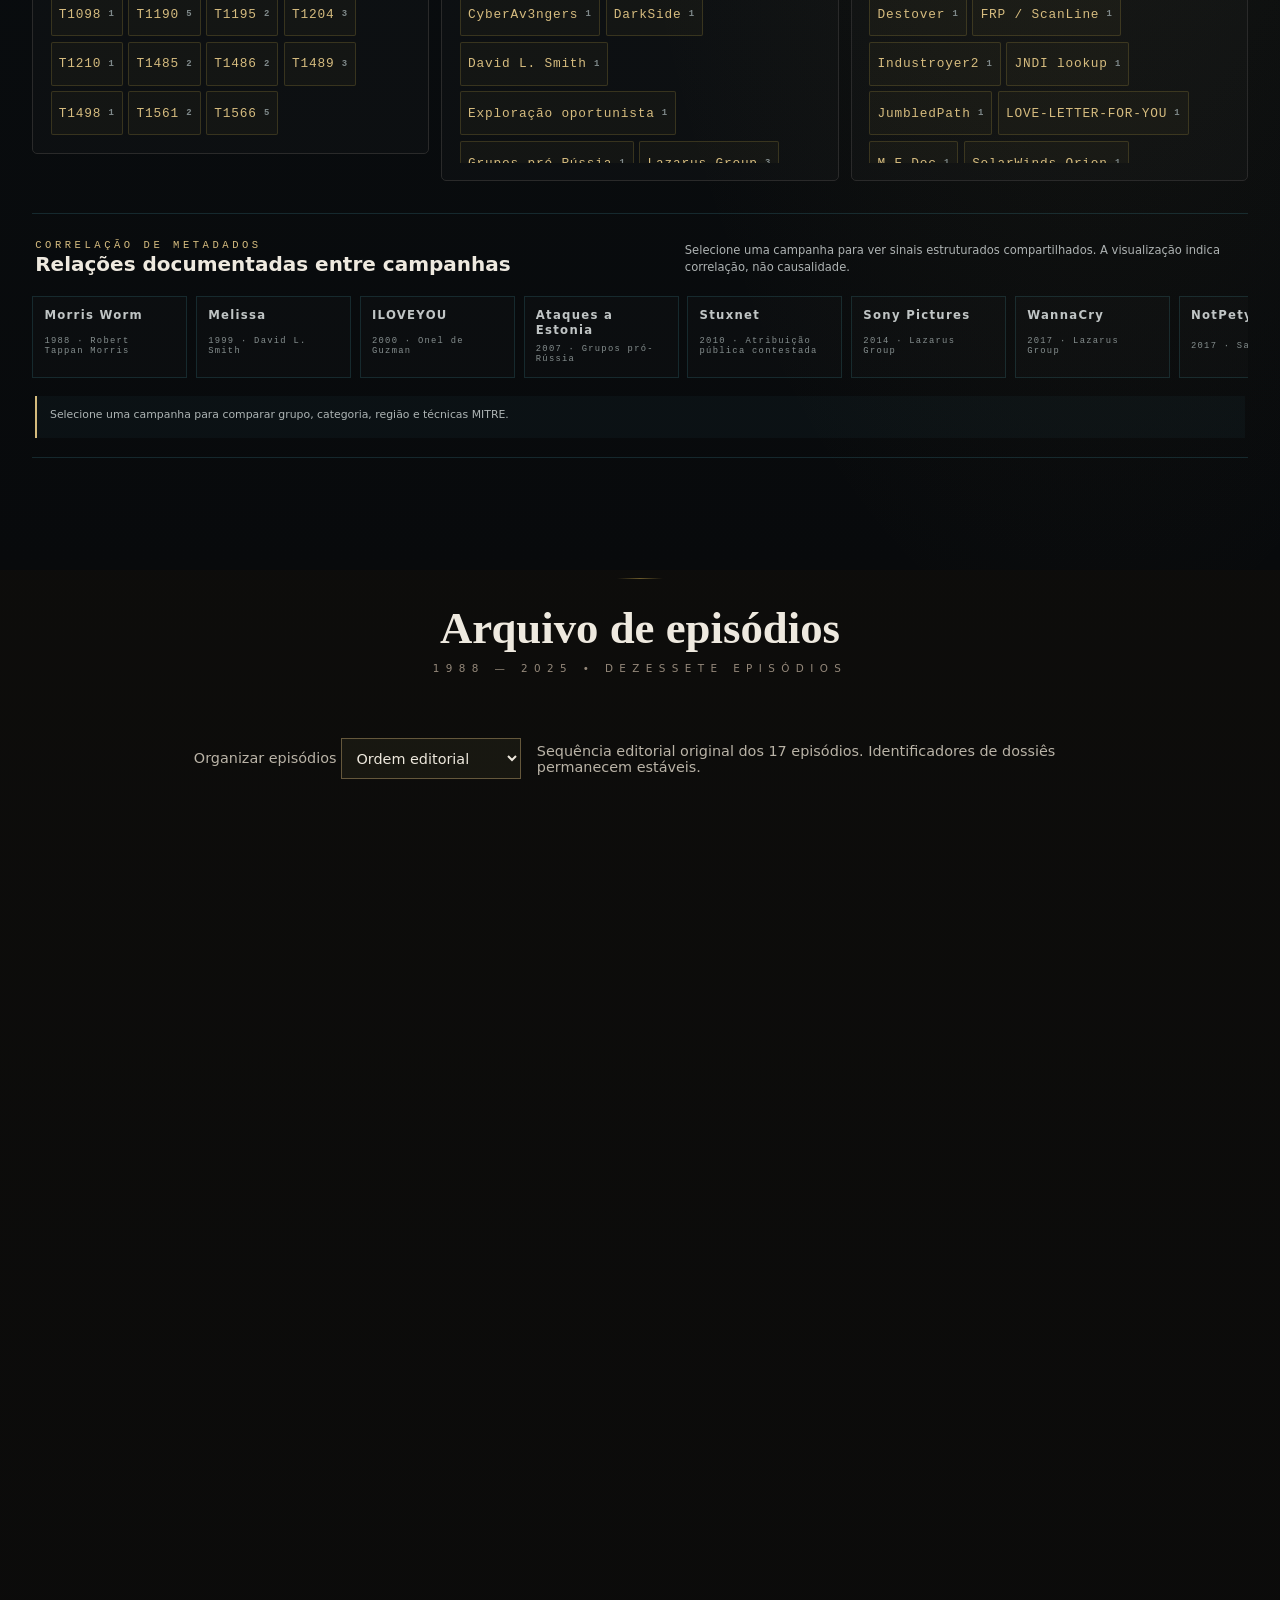
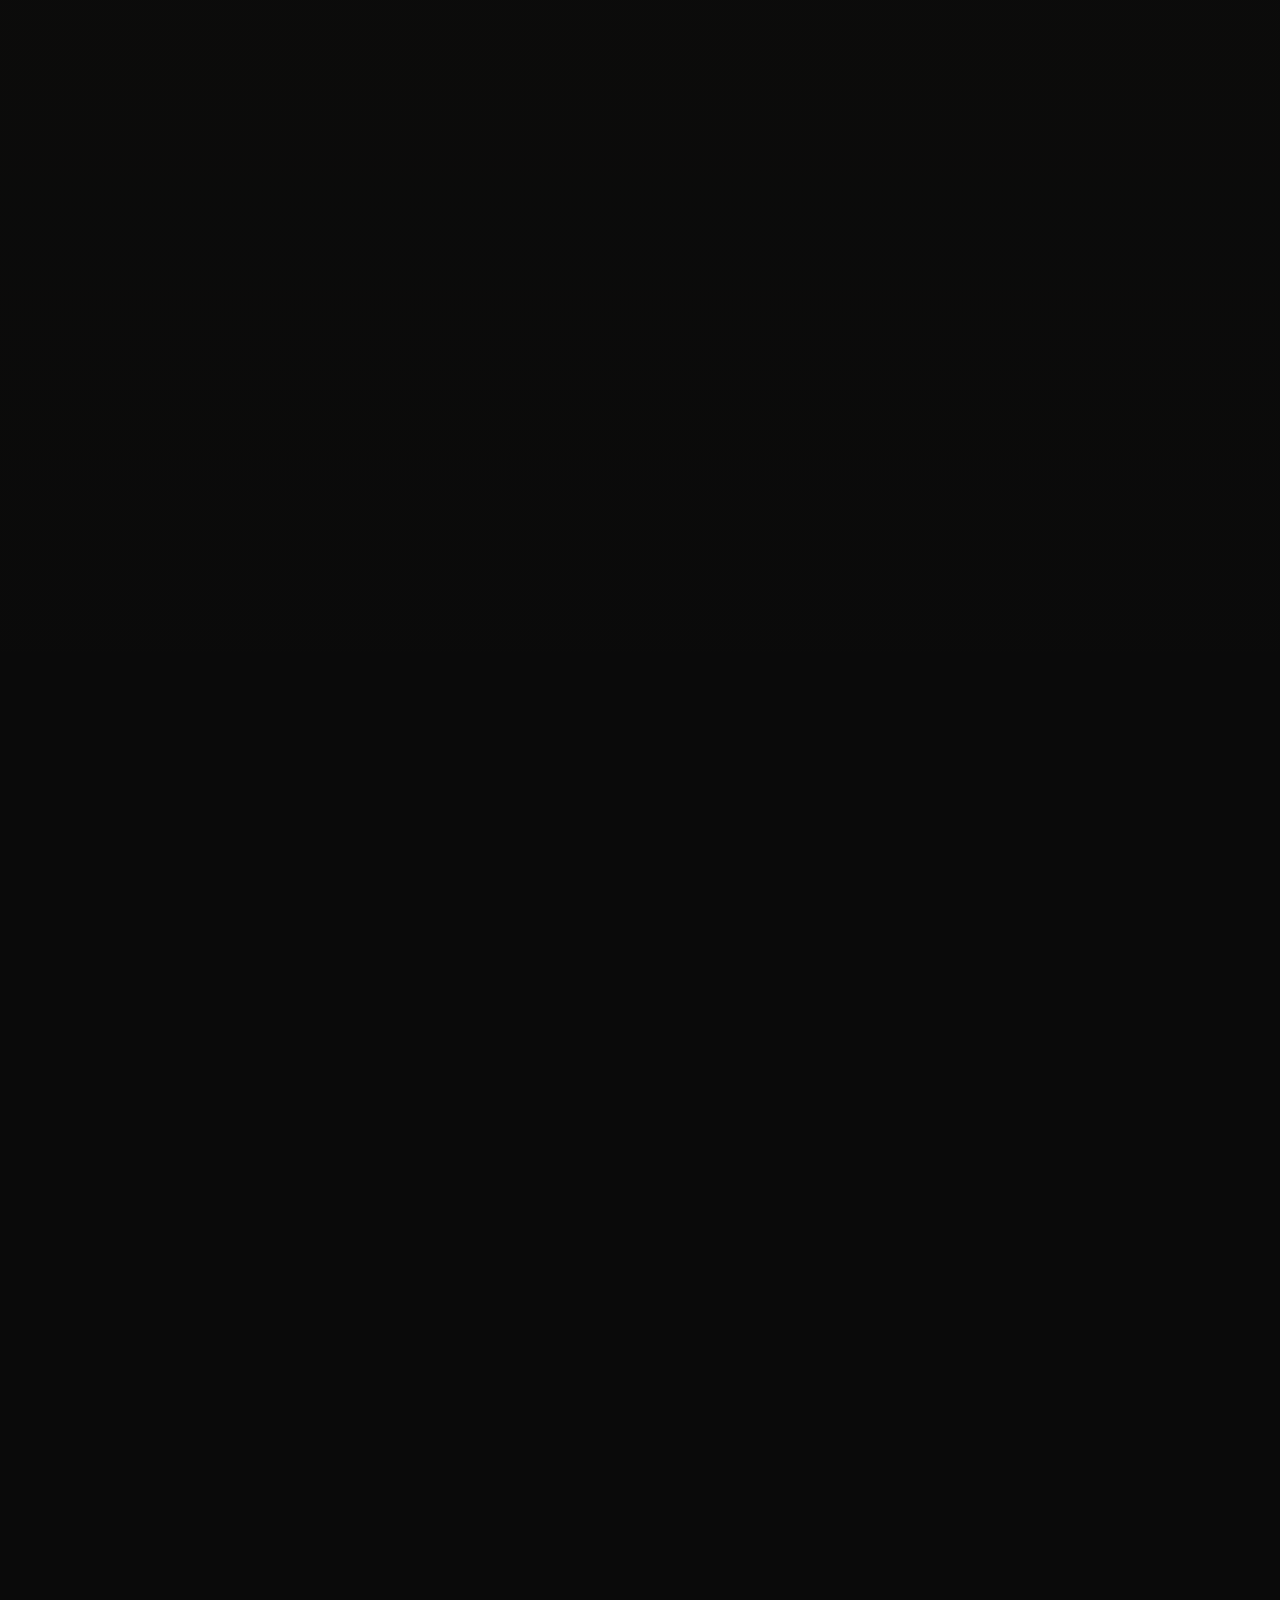
==== commit 517aa910: "feat(experience): refine cinematic entrance and deliver HD launch materials" ====
--- a/index.html
+++ b/index.html
@@ -460,22 +460,23 @@
 .loading-content{height:456px;min-height:456px}
 </style>
 <link rel="stylesheet" href="assets/css/experience.css">
+<link rel="stylesheet" href="assets/css/entrance.css">
 </head>
 <body>
 <a href="#main-content" class="skip-link">Pular para conteúdo</a>
 <div id="loading-screen" role="dialog" aria-modal="true" aria-labelledby="loader-title" aria-describedby="load-status">
 <div class="loading-content">
+<p class="loading-kicker">ARQUIVO DOCUMENTAL · EDY</p>
 <div class="loading-emblem" id="loader-title">WAR ROOM</div>
-<div class="loading-sub">Cyber Threat Intelligence Archive</div>
+<div class="loading-sub">Histórias que mudaram a segurança digital.</div>
 <div class="loader-telemetry" aria-label="Status da base"><span>17 DOSSIÊS</span><span>1988—2025 · EDIÇÃO 2026</span><span>BASE CURADA</span></div>
 <div class="loading-bar-container" id="load-progress" role="progressbar" aria-label="Progresso de inicialização" aria-valuemin="0" aria-valuemax="100" aria-valuenow="0"><div class="loading-bar"></div></div>
 <div class="loading-status" id="load-status" aria-live="polite">Verificando a base local...</div>
-<button id="load-enter">Acessar centro de inteligência</button>
-<button class="load-skip" id="load-skip">Pular inicialização <span aria-hidden="true">→</span></button>
+<button id="load-enter" type="button">Entrar no WAR ROOM</button>
+<button class="load-skip" id="load-skip">Ir direto à leitura</button>
 </div></div>
 <canvas id="grain-overlay" aria-hidden="true"></canvas>
-<canvas id="ambient-particles" aria-hidden="true"></canvas>
-<div id="mouse-glow" aria-hidden="true"></div>
+<canvas id="cursor-sparks" aria-hidden="true" hidden></canvas>
 <div class="nav-overlay" id="nav-overlay" role="dialog" aria-modal="true" aria-label="Navegação móvel">
 <button class="nav-link" data-target="hero">Prólogo</button>
 <button class="nav-link" data-target="intelligence">Inteligência</button>
@@ -532,28 +533,77 @@
 <div class="journey-progress-copy"><span>Capítulo atual</span><strong id="journey-chapter">Prólogo</strong></div>
 </aside>
 <section class="hero-section" id="hero" aria-label="Apresentação do centro de inteligência">
-<div class="hero-bg">
-<div class="hero-depth-layer" id="hero-parallax-bg"></div>
-<div class="hero-fog"></div>
-<canvas id="wave-canvas" aria-hidden="true"></canvas>
-<div class="hero-particles" id="hero-particles" aria-hidden="true"></div>
-<div class="hero-glow hero-glow-1" aria-hidden="true"></div>
-<div class="hero-glow hero-glow-2" aria-hidden="true"></div>
-<div class="hero-glow hero-glow-3" aria-hidden="true"></div>
-<div class="hero-rupture" id="hero-rupture" aria-hidden="true"></div>
-<div class="hero-vignette" aria-hidden="true"></div></div>
+<div class="hero-bg" aria-hidden="true"></div>
+<div class="hero-layout">
 <div class="hero-content">
 <div class="hero-eyebrow">Cyber Threat Intelligence / Arquivo histórico</div>
 <h1 class="hero-title">WAR <span class="accent">ROOM</span></h1>
-<p class="hero-sub">Centro de inteligência com 17 dossiês históricos sobre incidentes, atores, técnicas e impactos que moldaram a segurança digital.</p>
+<p class="hero-lead">O impacto é real.<br>A investigação começa aqui.</p>
+<p class="hero-sub">Explore 17 dossiês sobre incidentes e conflitos cibernéticos. Conecte origens, técnicas e consequências em 102 capítulos, com fontes públicas e episódios narrados.</p>
+<div class="hero-actions"><button id="hero-cta">Investigar no mapa</button><button class="continue-exploring" id="continue-exploring">Explorar os episódios</button></div>
+</div>
+<figure class="hero-network">
+<svg xmlns="http://www.w3.org/2000/svg" viewBox="0 0 520 460" aria-hidden="true" focusable="false">
+<g class="network-links">
+<path d="M260 230L112 166"/>
+<path d="M260 230L413 139"/>
+<path d="M260 230L385 340"/>
+<path d="M260 230L165 354"/>
+<path d="M112 166L45 101"/>
+<path d="M112 166L78 244"/>
+<path d="M112 166L199 88"/>
+<path d="M413 139L306 66"/>
+<path d="M413 139L480 87"/>
+<path d="M413 139L469 228"/>
+<path d="M385 340L469 228"/>
+<path d="M385 340L470 380"/>
+<path d="M385 340L298 410"/>
+<path d="M165 354L298 410"/>
+<path d="M165 354L80 393"/>
+<path d="M260 230L249 151"/>
+<path d="M260 230L335 207"/>
+<path d="M260 230L218 308"/>
+<path d="M112 166L249 151"/>
+<path d="M413 139L335 207"/>
+<path d="M165 354L218 308"/>
+</g>
+<g class="network-orbits network-orbit-motion">
+<ellipse cx="260" cy="230" rx="172" ry="68" transform="rotate(-24 260 230)"/>
+<ellipse cx="260" cy="230" rx="172" ry="68" transform="rotate(42 260 230)"/>
+<ellipse cx="260" cy="230" rx="172" ry="68" transform="rotate(105 260 230)"/>
+<circle class="network-node" cx="99" cy="256" r="3"/><circle class="network-node" cx="381" cy="300" r="3"/>
+</g>
+<circle class="network-ring" cx="260" cy="230" r="14"/>
+<circle class="network-core network-signal" cx="260" cy="230" r="5"/>
+<circle class="network-ring" cx="112" cy="166" r="10"/>
+<circle class="network-core network-signal network-signal-late" cx="112" cy="166" r="3.5"/>
+<circle class="network-ring" cx="413" cy="139" r="10"/>
+<circle class="network-core network-signal" cx="413" cy="139" r="3.5"/>
+<circle class="network-ring" cx="385" cy="340" r="10"/>
+<circle class="network-core network-signal network-signal-late" cx="385" cy="340" r="3.5"/>
+<circle class="network-ring" cx="165" cy="354" r="10"/>
+<circle class="network-core network-signal" cx="165" cy="354" r="3.5"/>
+<circle class="network-node" cx="45" cy="101" r="2.8"/>
+<circle class="network-node" cx="78" cy="244" r="2.8"/>
+<circle class="network-node" cx="199" cy="88" r="2.8"/>
+<circle class="network-node" cx="306" cy="66" r="2.8"/>
+<circle class="network-node" cx="480" cy="87" r="2.8"/>
+<circle class="network-node" cx="469" cy="228" r="2.8"/>
+<circle class="network-node" cx="470" cy="380" r="2.8"/>
+<circle class="network-node" cx="298" cy="410" r="2.8"/>
+<circle class="network-node" cx="80" cy="393" r="2.8"/>
+<circle class="network-node" cx="249" cy="151" r="2.8"/>
+<circle class="network-node" cx="335" cy="207" r="2.8"/>
+<circle class="network-node" cx="218" cy="308" r="2.8"/>
+<g class="network-label"><text x="61" y="139">ORIGEM</text><text x="375" y="112">TÉCNICAS</text><text x="353" y="382">IMPACTO</text><text x="128" y="387">RESPOSTA</text></g>
+</svg>
+<figcaption><span>Conexões para investigar</span><span>Esquema visual editorial</span></figcaption>
+</figure>
+</div>
 <div class="hero-status-grid" aria-label="Status da base de inteligência">
 <div><span>BASE HISTÓRICA</span><strong>1988—2025</strong></div><div><span>DOSSIÊS</span><strong>17</strong></div><div><span>ATORES / GRUPOS</span><strong id="hero-groups">14</strong></div><div><span>CATEGORIAS</span><strong id="hero-categories">12</strong></div><div><span>EDIÇÃO</span><strong>2026</strong></div><div><span>ESTADO</span><strong class="status-safe">VERIFICADA</strong></div>
 </div>
-<div class="hero-actions"><button id="hero-cta">Acessar centro de inteligência</button><button class="continue-exploring" id="continue-exploring">Explorar dossiês <span aria-hidden="true">↓</span></button></div>
-</div>
-<div class="hero-scroll-indicator" aria-hidden="true">
-<span>Rolar para explorar</span>
-<div class="hero-scroll-line"></div></div></section>
+</section>
 <section class="intro-section" id="intro" aria-label="Introdução">
 <div class="intro-content">
 <div class="intro-narrative"><h2 id="intro-title">Existem duas histórias em todo ciberataque</h2>
@@ -620,7 +670,12 @@
 <button class="back-to-top" id="back-to-top" type="button" aria-label="Voltar ao topo">↑ <span>Topo</span></button>
 <footer class="footer" id="footer" role="contentinfo">
 <div class="footer-logo">WAR ROOM</div>
-<p class="footer-credit"><strong>EDY</strong> — <a href="https://instagram.com/edmilson_zn_" target="_blank" rel="noopener noreferrer" class="footer-link">@edmilson_zn_</a></p>
+<p class="footer-credit">Criação e direção · <strong>Edmilson Gomes</strong></p>
+<nav class="footer-profiles" aria-label="Perfis de Edmilson Gomes">
+<a href="https://github.com/EDY075" target="_blank" rel="noopener noreferrer">GitHub · EDY075</a>
+<a href="https://www.linkedin.com/in/edmilsongomes21/" target="_blank" rel="noopener noreferrer">LinkedIn · Edmilson Gomes</a>
+<a href="https://www.instagram.com/edmilson_zn_/" target="_blank" rel="noopener noreferrer">Instagram · @edmilson_zn_</a>
+</nav>
 <p>Uma produção independente dedicada à educação em cibersegurança. Todos os dados são provenientes de fontes públicas: FBI, CISA, NIST, MITRE, Kaspersky e relatórios jornalísticos.</p>
 <div class="footer-sources">
 <span>FBI Cyber Division</span><span>CISA</span><span>NIST NVD</span>
@@ -634,6 +689,7 @@
 <script src="assets/js/documentaries.js"></script>
 <script src="assets/js/narration.js"></script>
 <script src="assets/js/experience.js"></script>
+<script src="assets/js/entrance.js"></script>
 <script>
 "use strict";
 var EPISODES=[
@@ -797,8 +853,6 @@
 var lst = byId("load-status");
 var el = byId("episodes-list");
 var gc = byId("grain-overlay");
-var wc = byId("wave-canvas");
-var mg = byId("mouse-glow");
 var lb = byId("lightbox");
 var lbi = byId("lb-image");
 var lbc = byId("lb-caption");
@@ -814,34 +868,34 @@
 var nl = $$(".nav-link");
 var hb = byId("hamburger");
 var no = byId("nav-overlay");
-var loadMessages=["Verificando estrutura da aplicação...","Indexando 17 dossiês históricos...","Sincronizando mapa, filtros e cronologia...","Aplicando preferências de acessibilidade...","Base local verificada. Interface pronta."];
-var msgIdx=0;
-var msgInterval=setInterval(function(){msgIdx++;if(msgIdx<loadMessages.length){lst.textContent=loadMessages[msgIdx]}},700);
+[document.querySelector("header"),document.querySelector("main"),document.querySelector("footer"),byId("back-to-top")].forEach(function(element){if(element)element.inert=true;});
 var appInitialized=false;
 var introTimer=null;
 function enterWarRoom(skip){
   if(!ls || ls.classList.contains("hidden")) return;
-  clearInterval(msgInterval);
   if(introTimer){clearTimeout(introTimer);introTimer=null;}
   if(skip) document.body.classList.add("intro-skipped");
   document.body.classList.add("intro-revealing","intro-ready");
   [document.querySelector("header"),document.querySelector("main"),document.querySelector("footer"),byId("back-to-top")].forEach(function(element){if(element)element.inert=false;});
   ls.setAttribute("aria-hidden","true");
-  setTimeout(function(){ls.classList.add("hidden");ls.inert=true;document.body.classList.remove("intro-revealing");},skip?120:650);
+  setTimeout(function(){ls.classList.add("hidden");ls.inert=true;document.body.classList.remove("intro-revealing");},180);
+  if(ls.contains(document.activeElement))hcta.focus({preventScroll:true});
 }
 le.addEventListener("click",enterWarRoom);
 if(lskip) lskip.addEventListener("click",function(){enterWarRoom(true);});
 document.addEventListener("keydown",function(e){
-  if(!ls || ls.classList.contains("hidden")) return;
-  if(e.key==="Enter"){enterWarRoom();}
+  if(!ls || ls.classList.contains("hidden") || ls.getAttribute("aria-hidden")==="true") return;
+  if(e.key==="Tab"){var first=le,last=lskip;if(e.shiftKey&&document.activeElement===first){e.preventDefault();last.focus();}else if(!e.shiftKey&&document.activeElement===last){e.preventDefault();first.focus();}else if(!ls.contains(document.activeElement)){e.preventDefault();(e.shiftKey?last:first).focus();}}
+  if(e.key==="Enter"){e.preventDefault();enterWarRoom();}
   if(e.key==="Escape" || e.key===" "){e.preventDefault();enterWarRoom(true);}
 });
 function initApp(){
   if(appInitialized) return;
   appInitialized=true;
   renderEpisodes();initIntelligenceCenter();WarRoomExperience.init();
-  if(!prefersReducedMotion){initWaveCanvas();if(!isLowPerf){initGrain();initHeroParticles();initAmbientParticles();initMouseTracking();}}
-  initIntersectionObserver();initLightbox();initAudio();initNav();initHeroParallax();initScrollNav();initJourneyProgress();initHamburger();initOperationalLayer();
+  if(!prefersReducedMotion&&!isLowPerf)initGrain();
+  WarRoomEntrance.init();
+  initIntersectionObserver();initLightbox();initAudio();initNav();initScrollNav();initJourneyProgress();initHamburger();initOperationalLayer();
   updateLoaderProgress();
 }
 var act = null;
@@ -850,9 +904,6 @@
 var ibi = [];
 var ibix = 0;
 var lbRequest=0,lbDossier="",lbTimeout=null;
-var graf = null;
-var wraf = null;
-var mraf = null;
 
 // Visual-only dossier media: contextual archival images and regional maps with visible credits.
 var DOSSIER_MEDIA = {
@@ -943,183 +994,10 @@
   });
 }
 
-// ===== TACTICAL MAP CANVAS (reuses the original hero canvas) =====
-function initWaveCanvas(){
-  if(!wc || prefersReducedMotion) return;
-  var ctx = wc.getContext("2d");
-  var wScale = isLowPerf ? 0.4 : 0.6;
-  var w = 0, h = 0, t = 0, lastFrame = 0, active = true, waveTimer = null;
-  var nodes = [[.17,.42],[.27,.31],[.39,.48],[.49,.32],[.58,.46],[.68,.28],[.77,.43],[.86,.58],[.62,.66],[.43,.67]];
-  var routes = [[0,1],[1,3],[1,2],[2,4],[3,5],[4,5],[4,6],[5,6],[6,7],[4,8],[8,9],[9,2]];
-
-  function resize(){
-    w = wc.width = Math.floor(window.innerWidth * wScale);
-    h = wc.height = Math.floor(window.innerHeight * wScale);
-  }
-  resize();
-  window.addEventListener("resize", resize, {passive:true});
-
-  function point(index){ return {x:nodes[index][0] * w, y:nodes[index][1] * h}; }
-  function drawGrid(cx, cy, rx, ry){
-    ctx.save();
-    ctx.strokeStyle = "rgba(201,168,76,.11)";
-    ctx.lineWidth = .65;
-    for(var i=-2;i<=2;i++){
-      var x = cx + (rx * i / 2);
-      ctx.beginPath();ctx.ellipse(x,cy,Math.max(1,rx * (1-Math.abs(i)*.13)),ry,0,0,Math.PI*2);ctx.stroke();
-    }
-    for(var j=-2;j<=2;j++){
-      var y = cy + (ry * j / 2);
-      ctx.beginPath();ctx.ellipse(cx,y,rx,Math.max(1,ry * (1-Math.abs(j)*.18)),0,0,Math.PI*2);ctx.stroke();
-    }
-    ctx.restore();
-  }
-  function drawRoute(a,b,index){
-    var from=point(a),to=point(b),midX=(from.x+to.x)/2,midY=(from.y+to.y)/2-Math.abs(from.x-to.x)*.12;
-    ctx.save();ctx.setLineDash([3,8]);ctx.lineDashOffset=-(t*20+index*7);ctx.strokeStyle="rgba(201,168,76,.22)";ctx.lineWidth=.75;
-    ctx.beginPath();ctx.moveTo(from.x,from.y);ctx.quadraticCurveTo(midX,midY,to.x,to.y);ctx.stroke();ctx.restore();
-  }
-  function draw(now){
-    if(!active || !effectsAllowed()){wraf=null;return;}
-    wraf=null;
-    waveTimer=setTimeout(function(){waveTimer=null;wraf=requestAnimationFrame(draw);},isLowPerf?90:60);
-    if(now-lastFrame<(isLowPerf?90:60)) return;
-    lastFrame=now;
-    ctx.clearRect(0,0,w,h);t+=.012;
-    if(!document.body.classList.contains("modal-open")){
-      var cx=w*.5,cy=h*.5,rx=w*.39,ry=h*.255;
-      ctx.save();ctx.globalAlpha=.54;drawGrid(cx,cy,rx,ry);ctx.restore();
-      routes.forEach(function(route,index){drawRoute(route[0],route[1],index);});
-      nodes.forEach(function(_,index){
-        var p=point(index),pulse=(Math.sin(t*2.2+index*1.6)+1)/2;
-        ctx.beginPath();ctx.arc(p.x,p.y,2.1+pulse*1.8,0,Math.PI*2);ctx.fillStyle=index===4?"rgba(232,213,160,.92)":"rgba(201,168,76,.66)";ctx.fill();
-         if(index===4 || index===6){ctx.beginPath();ctx.arc(p.x,p.y,7+pulse*9,0,Math.PI*2);ctx.strokeStyle="rgba(201,168,76,"+(.12-pulse*.06)+")";ctx.stroke();}
-       });
-       var radar=point(4),sweep=t*1.45;ctx.save();ctx.translate(radar.x,radar.y);ctx.beginPath();ctx.moveTo(0,0);ctx.arc(0,0,Math.min(w,h)*.105,sweep,sweep+.32);ctx.closePath();ctx.fillStyle="rgba(201,168,76,.045)";ctx.fill();ctx.beginPath();ctx.moveTo(0,0);ctx.lineTo(Math.cos(sweep)*Math.min(w,h)*.105,Math.sin(sweep)*Math.min(w,h)*.105);ctx.strokeStyle="rgba(232,213,160,.3)";ctx.stroke();ctx.restore();
-       ctx.font="10px JetBrains Mono, monospace";ctx.fillStyle="rgba(88,199,216,.44)";ctx.fillText("GLOBAL THREAT ARCHIVE / 17 DOSSIERS",w*.5-96,h*.82);
-     }
-  }
-  var heroObserver=new IntersectionObserver(function(entries){active=entries[0].isIntersecting;if(active && effectsAllowed() && !wraf && !waveTimer)wraf=requestAnimationFrame(draw);},{threshold:0});heroObserver.observe(document.getElementById("hero"));
-  registerDecorative(function(){if(active&&!wraf&&!waveTimer)wraf=requestAnimationFrame(draw);},function(){cancelAnimationFrame(wraf);clearTimeout(waveTimer);waveTimer=null;wraf=null;});
-}
-
-// ===== HERO PARTICLES =====
-function initHeroParticles(){
-  var con = document.getElementById("hero-particles");
-  if(!con) return;
-  if(isLowPerf){ con.style.display = "none"; return; }
-  var count = Math.min(16, Math.floor(window.innerWidth / 90));
-  for(var i = 0; i < count; i++){
-    var p = document.createElement("div");
-    p.className = "particle";
-    p.style.left = Math.random() * 100 + "%";
-    var sz = (1 + Math.random() * 2) + "px";
-    p.style.width = sz; p.style.height = sz;
-    p.style.animationDuration = (25 + Math.random() * 45) + "s";
-    p.style.animationDelay = (Math.random() * 30) + "s";
-    p.style.background = Math.random() > 0.4 ? "rgba(201,168,76,0.5)" : "rgba(74,140,191,0.3)";
-    con.appendChild(p);
-  }
-}
-
-// ===== AMBIENT FLOATING PARTICLES =====
-function initAmbientParticles(){
-  var can = byId("ambient-particles");
-  if(!can) return;
-  var ctx = can.getContext("2d");
-  var w = can.width = isLowPerf ? Math.floor(window.innerWidth * 0.5) : window.innerWidth;
-  var h = can.height = isLowPerf ? Math.floor(window.innerHeight * 0.5) : window.innerHeight;
-  var pts = [];
-  var count = isLowPerf ? Math.min(15, Math.floor(window.innerWidth / 50)) : Math.min(45, Math.floor(window.innerWidth / 35));
-  var raf = null, ambientTimer = null;
-
-  window.addEventListener("resize", function(){
-    var scale=isLowPerf ? 0.5 : 1;
-    w = can.width = Math.floor(window.innerWidth*scale);
-    h = can.height = Math.floor(window.innerHeight*scale);
-  },{passive:true});
-
-  for(var i = 0; i < count; i++){
-    pts.push({
-      x: Math.random() * w,
-      y: Math.random() * h,
-      size: 1.5 + Math.random() * 2.0,
-      speed: 0.18 + Math.random() * 0.35,
-      drift: 0.15 + Math.random() * 0.3,
-      phase: Math.random() * Math.PI * 2,
-      alpha: 0.25 + Math.random() * 0.4
-    });
-  }
-
-  function draw(){
-    if(!effectsAllowed()){raf=null;return;}
-    ctx.clearRect(0, 0, w, h);
-    var paused = document.body.classList.contains("modal-open");
-    var t = Date.now() * 0.0006;
-
-    for(var i = 0; i < pts.length; i++){
-      var p = pts[i];
-      if(!paused){
-        p.y -= p.speed;
-        p.x += Math.sin(t + p.phase) * p.drift * 0.3;
-        if(p.y < -15){ p.y = h + 15; p.x = Math.random() * w; }
-      }
-      ctx.beginPath();
-      ctx.arc(p.x, p.y, p.size, 0, Math.PI * 2);
-      ctx.fillStyle = paused ? "rgba(0,0,0,0)" : "rgba(201,168,76," + p.alpha + ")";
-      ctx.fill();
-    }
-    raf=null;
-    ambientTimer=setTimeout(function(){ambientTimer=null;raf=requestAnimationFrame(draw);},80);
-  }
-  registerDecorative(function(){if(!raf&&!ambientTimer)draw();},function(){cancelAnimationFrame(raf);clearTimeout(ambientTimer);ambientTimer=null;raf=null;});
-}
-
 // ===== FILM GRAIN =====
 function initGrain(){
   if(!gc)return;gc.width=192;gc.height=192;var ctx=gc.getContext("2d"),data=ctx.createImageData(192,192);
   for(var i=0;i<data.data.length;i+=4){var v=Math.random()*255;data.data[i]=v;data.data[i+1]=v;data.data[i+2]=v;data.data[i+3]=22;}ctx.putImageData(data,0,0);
-}
-
-// ===== MOUSE TRACKING =====
-function initMouseTracking(){
-  if(isMobile || prefersReducedMotion){ mg.style.display = "none"; return; }
-  var heroDepth = byId("hero-parallax-bg");
-  var heroContent = document.querySelector(".hero-content");
-  var mx = -999, my = -999;
-  var tx = -999, ty = -999;
-  var mfc = 0;
-  var settledFrames = 0;
-
-  document.addEventListener("mousemove", function(e){
-    if(!effectsAllowed()||window.scrollY>window.innerHeight)return;
-    tx = e.clientX; ty = e.clientY;
-    mg.style.opacity = "1";
-    if(!mraf){
-      mraf = requestAnimationFrame(function anim(){
-        if(!effectsAllowed()){mraf=null;return;}
-        mfc++;
-        var skip = document.body.classList.contains("modal-open") ? 3 : 1;
-        if(mfc % skip === 0){
-          mx += (tx - mx) * 0.15;
-          my += (ty - my) * 0.15;
-          mg.style.transform = "translate(" + (mx - 250) + "px," + (my - 250) + "px)";
-          var px = (mx / window.innerWidth - .5);
-          var py = (my / window.innerHeight - .5);
-          if(heroDepth){heroDepth.style.setProperty("--hero-pointer-x",(px * 14) + "px");heroDepth.style.setProperty("--hero-pointer-y",(py * 10) + "px");}
-          if(heroContent){heroContent.style.setProperty("--hero-content-pointer-x",(px * -8) + "px");heroContent.style.setProperty("--hero-content-pointer-y",(py * -6) + "px");}
-          if(Math.abs(tx-mx)<.15&&Math.abs(ty-my)<.15){settledFrames++;}else{settledFrames=0;}
-        }
-        if(settledFrames>8){mraf=null;return;}
-        mraf = requestAnimationFrame(anim);
-      });
-    }
-  });
-
-  document.addEventListener("mouseleave", function(){
-    mg.style.opacity = "0";
-    if(mraf){ cancelAnimationFrame(mraf); mraf = null; }
-  });
 }
 
 // ===== INTERSECTION OBSERVER =====
@@ -1650,11 +1528,6 @@
   update();
 }
 
-function initHeroParallax(){
-  var hbg=byId("hero-parallax-bg"),hs=byId("hero"),hc=hs?hs.querySelector(".hero-content"):null,ticking=false;
-  window.addEventListener("scroll",function(){if(ticking||isMobile||!effectsAllowed())return;ticking=true;requestAnimationFrame(function(){ticking=false;if(!effectsAllowed())return;var sy=window.scrollY,hh=hs?hs.offsetHeight:window.innerHeight;if(sy<=hh){var p=sy/hh;if(hbg)hbg.style.setProperty("--hero-scroll-y",(p*20)+"px");if(hc)hc.style.setProperty("--hero-content-scroll-y",(p*20)+"px");}});},{passive:true});
-}
-
 // ===== HAMBURGER =====
 function initHamburger(){
   if(!hb) return;
@@ -1683,9 +1556,9 @@
   var progress=byId("load-progress"),bar=progress&&progress.querySelector(".loading-bar");
   function setProgress(value,message){if(progress)progress.setAttribute("aria-valuenow",String(value));if(bar)bar.style.width=value+"%";if(lst&&message)lst.textContent=message;}
   setProgress(35,"Estrutura da aplicação verificada.");
-  requestAnimationFrame(function(){setProgress(72,EPISODES.length+" dossiês indexados. Sincronizando interface...");});
+  setProgress(72,EPISODES.length+" dossiês indexados. Sincronizando interface...");
   var fonts=document.fonts&&document.fonts.ready?document.fonts.ready:Promise.resolve();
-  fonts.catch(function(){}).then(function(){setProgress(100,"Base local verificada. Interface pronta.");});
+  Promise.race([fonts.catch(function(){}),new Promise(function(resolve){introTimer=setTimeout(resolve,700);})]).then(function(){setProgress(100,"17 dossiês disponíveis. A leitura está pronta.");enterWarRoom(true);});
 }
 
 function intelSeverityClass(value){return value==="Critico"?"impact-critico":"impact-alto";}
@@ -1784,7 +1657,6 @@
 }
 
 initApp();
-introTimer=setTimeout(function(){enterWarRoom(prefersReducedMotion||isLowPerf);},prefersReducedMotion ? 120 : isLowPerf ? 650 : 1800);
 if(window.location.hash.indexOf("#dossier-")===0){enterWarRoom(true);}
 WarRoomExperience.restore(history.state);
 console.log("[WAR ROOM 3.0] Cinematic intro initialized. " + EPISODES.length + " episodes.");
--- a/assets/css/entrance.css
+++ b/assets/css/entrance.css
@@ -0,0 +1,62 @@
+/* Documentary opening: readable text, clear connections and bounded motion. */
+#loading-screen{background:#0c0d0b;transition:opacity .18s ease,visibility 0s .18s}
+#loading-screen::before,#loading-screen::after{display:none}
+.loading-content{width:min(660px,calc(100% - 48px));text-align:left;padding:34px 0;border-top:1px solid #8b743c;border-bottom:1px solid #35342b}
+.loading-kicker{font:12px/1.5 var(--font-mono);letter-spacing:.12em;color:#cbb577;margin-bottom:24px}
+.loading-emblem{font-size:clamp(40px,8vw,78px);letter-spacing:-.045em;line-height:1;opacity:1;animation:none;background:none;-webkit-text-fill-color:#eee9df;color:#eee9df;margin:0 0 20px;filter:none}
+.loading-sub,.loading-status,.loading-bar-container,#load-enter,.load-skip{opacity:1;animation:none;transform:none;filter:none}
+.loading-sub{font:17px/1.6 var(--font-ui);letter-spacing:0;text-transform:none;margin:0 0 22px;color:#bbb4a6;max-width:44ch}
+.loader-telemetry{justify-content:flex-start;gap:18px;font-size:11px;letter-spacing:.03em;margin-bottom:20px}
+.loader-telemetry span{padding:0;background:none;border:0;color:#cbb577}
+.loading-bar-container{width:100%;max-width:none;height:2px;margin:20px 0;background:#35342b}
+.loading-bar{background:#cbb577;animation:none;transition:width .15s linear}
+.loading-status{font-size:13px;color:#b9b3a8;min-height:3em;line-height:1.5}
+#load-enter{margin-top:16px;font:600 14px/1.4 var(--font-ui);letter-spacing:.02em;padding:14px 20px;background:#cbb577;color:#10110d;border:1px solid #cbb577;box-shadow:none}
+#load-enter::before{display:none}.load-skip{display:inline-block;margin:12px 0 0 12px;font-size:13px;letter-spacing:0;text-transform:none;color:#c9c1b2}
+body:not(.intro-ready) .site-header,body:not(.intro-ready) .hero-eyebrow,body:not(.intro-ready) .hero-title,body:not(.intro-ready) .hero-sub,body:not(.intro-ready) #hero-cta{opacity:1;transform:none}
+body.intro-ready .site-header,body.intro-ready .hero-eyebrow,body.intro-ready .hero-title,body.intro-ready .hero-sub,body.intro-ready #hero-cta{animation:none;opacity:1}
+.hero-section{display:block;min-height:min(940px,100svh);height:auto;background:#0c0d0b;padding:clamp(115px,16vh,175px) clamp(24px,5vw,88px) 34px;overflow:hidden}
+.hero-bg{background:linear-gradient(110deg,#0c0d0b,#13150f);pointer-events:none}
+.hero-layout{position:relative;display:grid;grid-template-columns:minmax(0,1.15fr) minmax(0,1fr);gap:clamp(28px,5vw,80px);align-items:center;max-width:1400px;margin:auto}
+.hero-content{width:auto;max-width:none;padding:0;text-align:left;transform:none;transition:none}
+.hero-eyebrow{font:12px/1.7 var(--font-mono);letter-spacing:.11em;margin-bottom:26px;color:#cbb577}
+.hero-title{font-size:clamp(78px,8.6vw,132px);letter-spacing:-.045em;line-height:.85;text-shadow:none;margin:0 0 30px;font-weight:700}
+.hero-title .accent{display:block;color:#cbb577;background:none;-webkit-text-fill-color:currentColor}
+.hero-lead{font:400 clamp(21px,2vw,29px)/1.25 var(--font-display);color:#eee9df;max-width:24ch;margin:0 0 16px}
+.hero-sub{font:16px/1.65 var(--font-ui);max-width:48ch;margin:0 0 26px;color:#bbb4a6;opacity:1;transform:none}
+.hero-actions{justify-content:flex-start;gap:12px;display:flex;flex-wrap:wrap}
+#hero-cta,.continue-exploring{font:600 14px/1.4 var(--font-ui);letter-spacing:0;text-transform:none;min-height:48px;padding:14px 18px;border-radius:0;transform:none;box-shadow:none}
+#hero-cta{background:#cbb577;color:#10110d;border:1px solid #cbb577}
+#hero-cta:hover,#hero-cta:focus-visible{background:#e0c88c;color:#10110d;transform:none;box-shadow:none}
+.continue-exploring{color:#ddd5c5;border:1px solid #5b5340;background:transparent;opacity:1;animation:none}
+.continue-exploring:hover{background:#201f17;transform:none}
+.hero-network{position:relative;min-width:0;margin:0;align-self:center}
+.hero-network svg{display:block;width:100%;height:auto;overflow:visible}
+.network-links{stroke:#9c8547;stroke-width:1;fill:none;opacity:.7}
+.network-orbits{stroke:#cbb577;stroke-width:1;fill:none;opacity:.36}
+.network-node{fill:#dbbf7b}.network-core{fill:#eee9df}
+.network-ring{stroke:#cbb577;fill:#0c0d0b;stroke-width:1.4}
+.network-label{fill:#c9c0aa;font:11px var(--font-mono);letter-spacing:1px}
+.network-orbit-motion{transform-origin:260px 230px;animation:none}
+.network-signal{animation:none}
+.network-signal-late{animation-delay:0s}
+.hero-network figcaption{display:flex;justify-content:space-between;gap:12px;padding-top:16px;border-top:1px solid #3e3b2c;color:#a8a08f;font:11px/1.6 var(--font-mono);letter-spacing:.03em}
+.hero-status-grid{position:relative;display:grid;grid-template-columns:repeat(6,minmax(0,1fr));max-width:1400px;margin:clamp(40px,7vh,80px) auto 0;background:none;border:0;border-top:1px solid #3e3b2c;padding-top:20px}
+.hero-status-grid>div{padding:0 18px;border:0!important;border-right:1px solid #3e3b2c!important;gap:8px;background:none}
+.hero-status-grid>div:first-child{padding-left:0}.hero-status-grid>div:last-child{border-right:0!important}
+.hero-status-grid span{font:11px/1.4 var(--font-mono);letter-spacing:.03em;color:#aaa28f}.hero-status-grid strong{font:600 15px/1.5 var(--font-mono);letter-spacing:0;color:#d5c395}.hero-status-grid .status-safe{color:#d5c395}
+.hero-scroll-indicator{display:none}.journey-progress{display:none}
+#cursor-sparks{position:fixed;left:0;top:0;width:160px;height:160px;pointer-events:none;z-index:10000;contain:strict}
+#cursor-sparks[hidden]{display:none}
+.motion-paused .network-orbit-motion,.motion-paused .network-signal,.hero-inactive .network-orbit-motion,.hero-inactive .network-signal{animation-play-state:paused}
+.footer-profiles{display:flex;justify-content:center;flex-wrap:wrap;gap:12px 24px;margin:22px auto 28px}
+.footer-profiles a{display:inline-flex;align-items:center;min-height:44px;color:#d6c18a;font:15px/1.5 var(--font-ui);border-bottom:1px solid #5f5232}
+.footer-profiles a:hover{color:#eee9df}.footer-credit{font-size:17px}
+.intelligence-shell{max-width:1320px}
+@media(min-width:1600px){.hero-section{padding-top:17vh}.hero-layout{gap:100px}}
+@media(max-width:900px){.hero-section{min-height:0;padding:110px 24px 34px}.hero-layout{grid-template-columns:1fr;gap:26px}.hero-content{max-width:650px}.hero-title{font-size:clamp(74px,13vw,105px)}.hero-title .accent{display:inline}.hero-network{max-width:480px;width:100%;margin:auto}.hero-network svg{max-height:280px}.hero-status-grid{grid-template-columns:repeat(3,minmax(0,1fr));gap:22px 0;margin-top:32px}.hero-status-grid>div{padding:0 12px}.hero-status-grid>div:nth-child(3n){border-right:0!important}.hero-status-grid>div:nth-child(4){padding-left:0}.hero-network figcaption{font-size:10px}.hero-eyebrow{margin-bottom:20px}}
+@media(max-width:480px){.hero-section{padding:100px 20px 30px}.hero-eyebrow{font-size:10px;letter-spacing:.07em}.hero-title{font-size:clamp(44px,14vw,67px);margin-bottom:24px;white-space:nowrap}.hero-lead{font-size:24px}.hero-sub{font-size:15px;line-height:1.65}.hero-actions{display:grid;grid-template-columns:1fr}.hero-actions button,#hero-cta{width:100%;max-width:none}.hero-network svg{max-height:235px}.hero-status-grid span{font-size:10px}.hero-status-grid strong{font-size:13px}.loading-sub{font-size:15px}.loader-telemetry{gap:10px;font-size:10px}.load-skip{display:block;margin-left:0}.hero-status-grid>div{padding-right:8px}}
+@media(prefers-reduced-motion:reduce){.network-orbit-motion,.network-signal{animation:none}#cursor-sparks{display:none}}
+body.effects-reduced .network-orbit-motion,body.effects-reduced .network-signal{animation:none}body.effects-reduced #cursor-sparks{display:none}
+
+@media(hover:hover) and (pointer:fine){.hero-network .network-links{transition:opacity .2s ease}.hero-network:hover .network-links{opacity:1}}
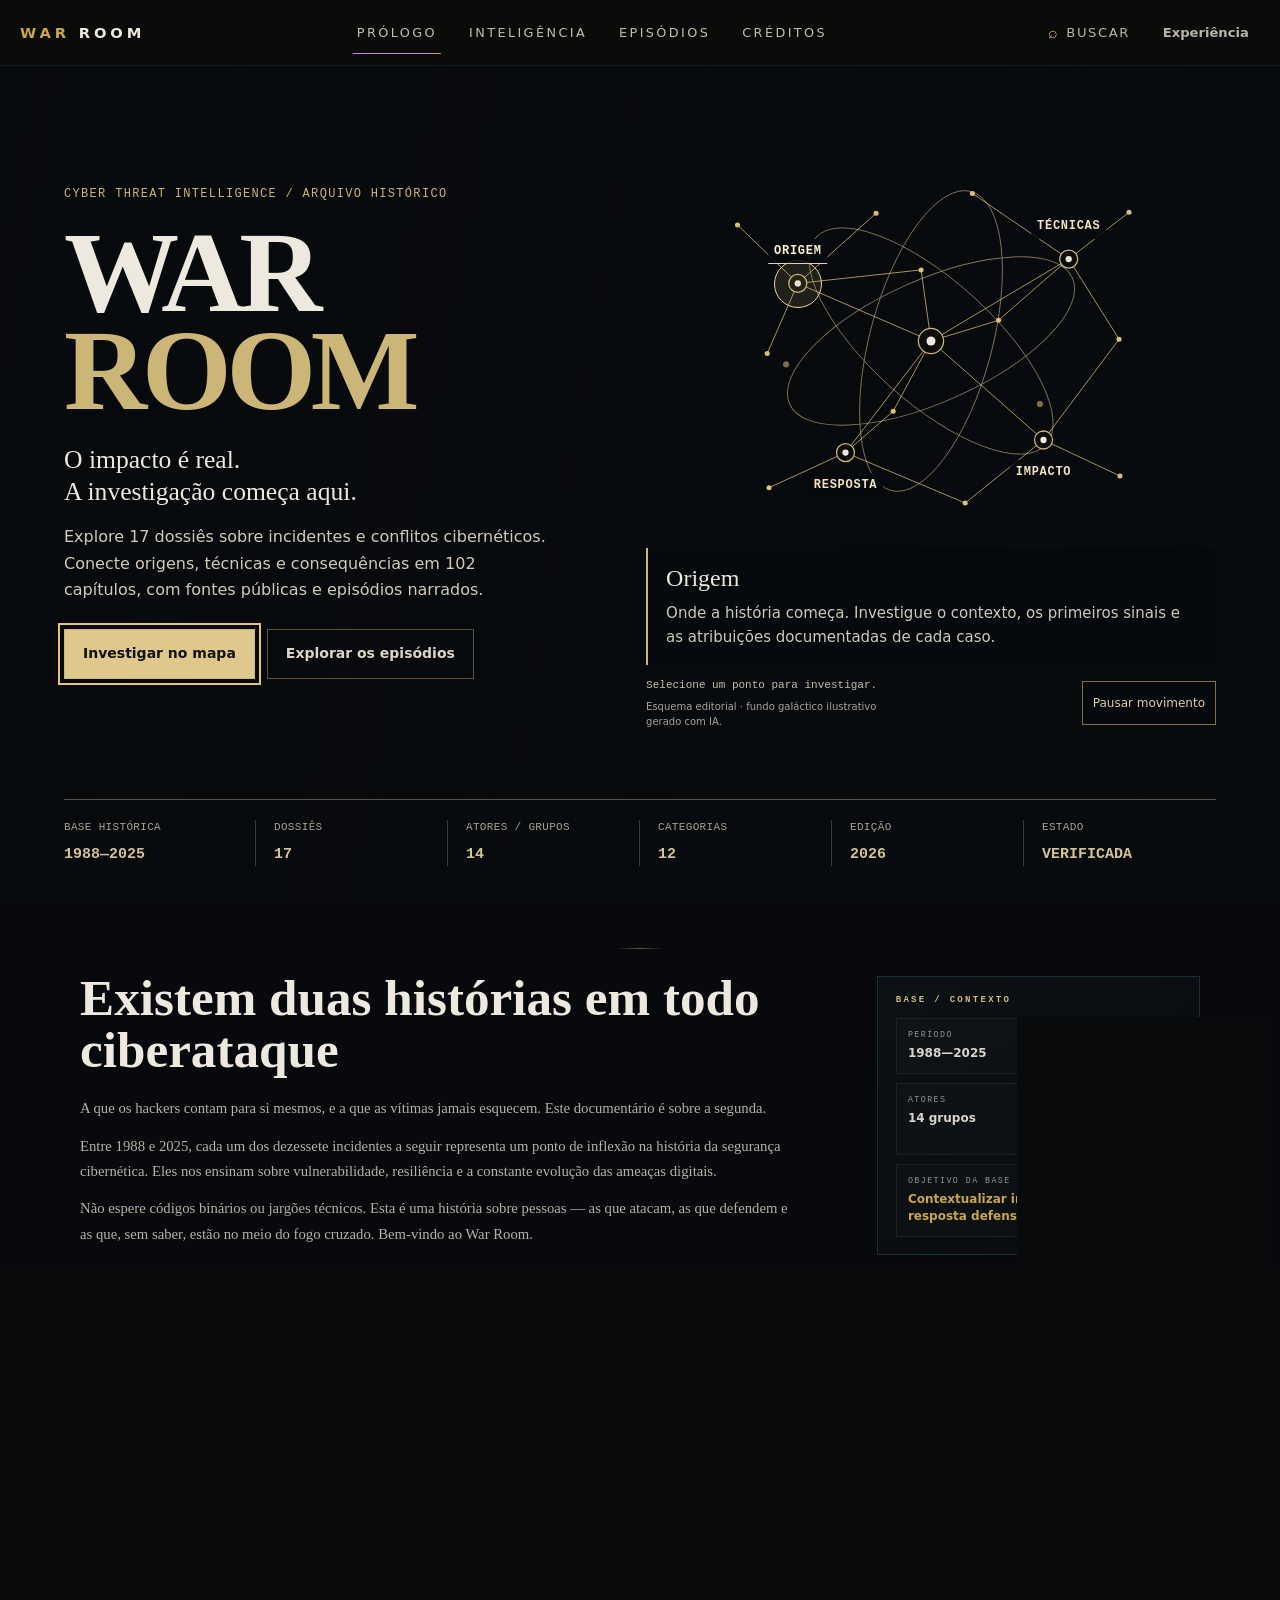
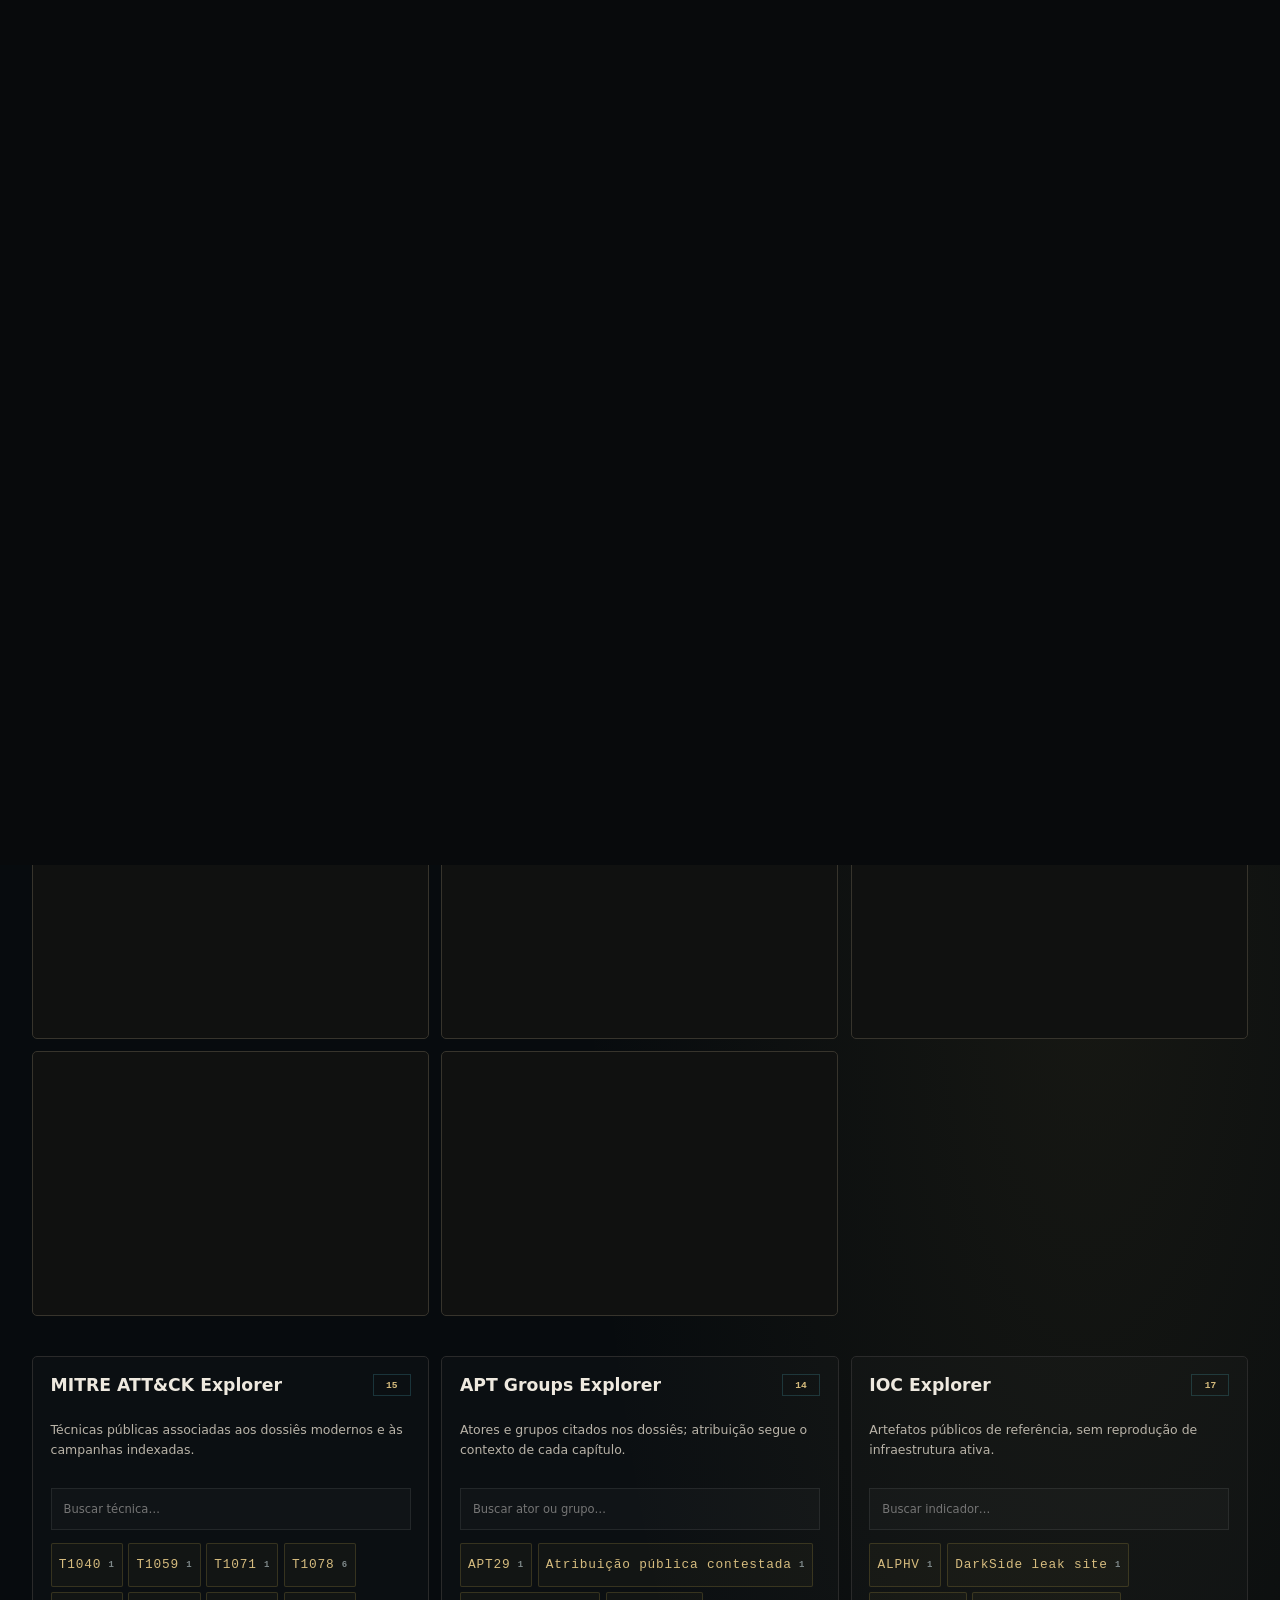
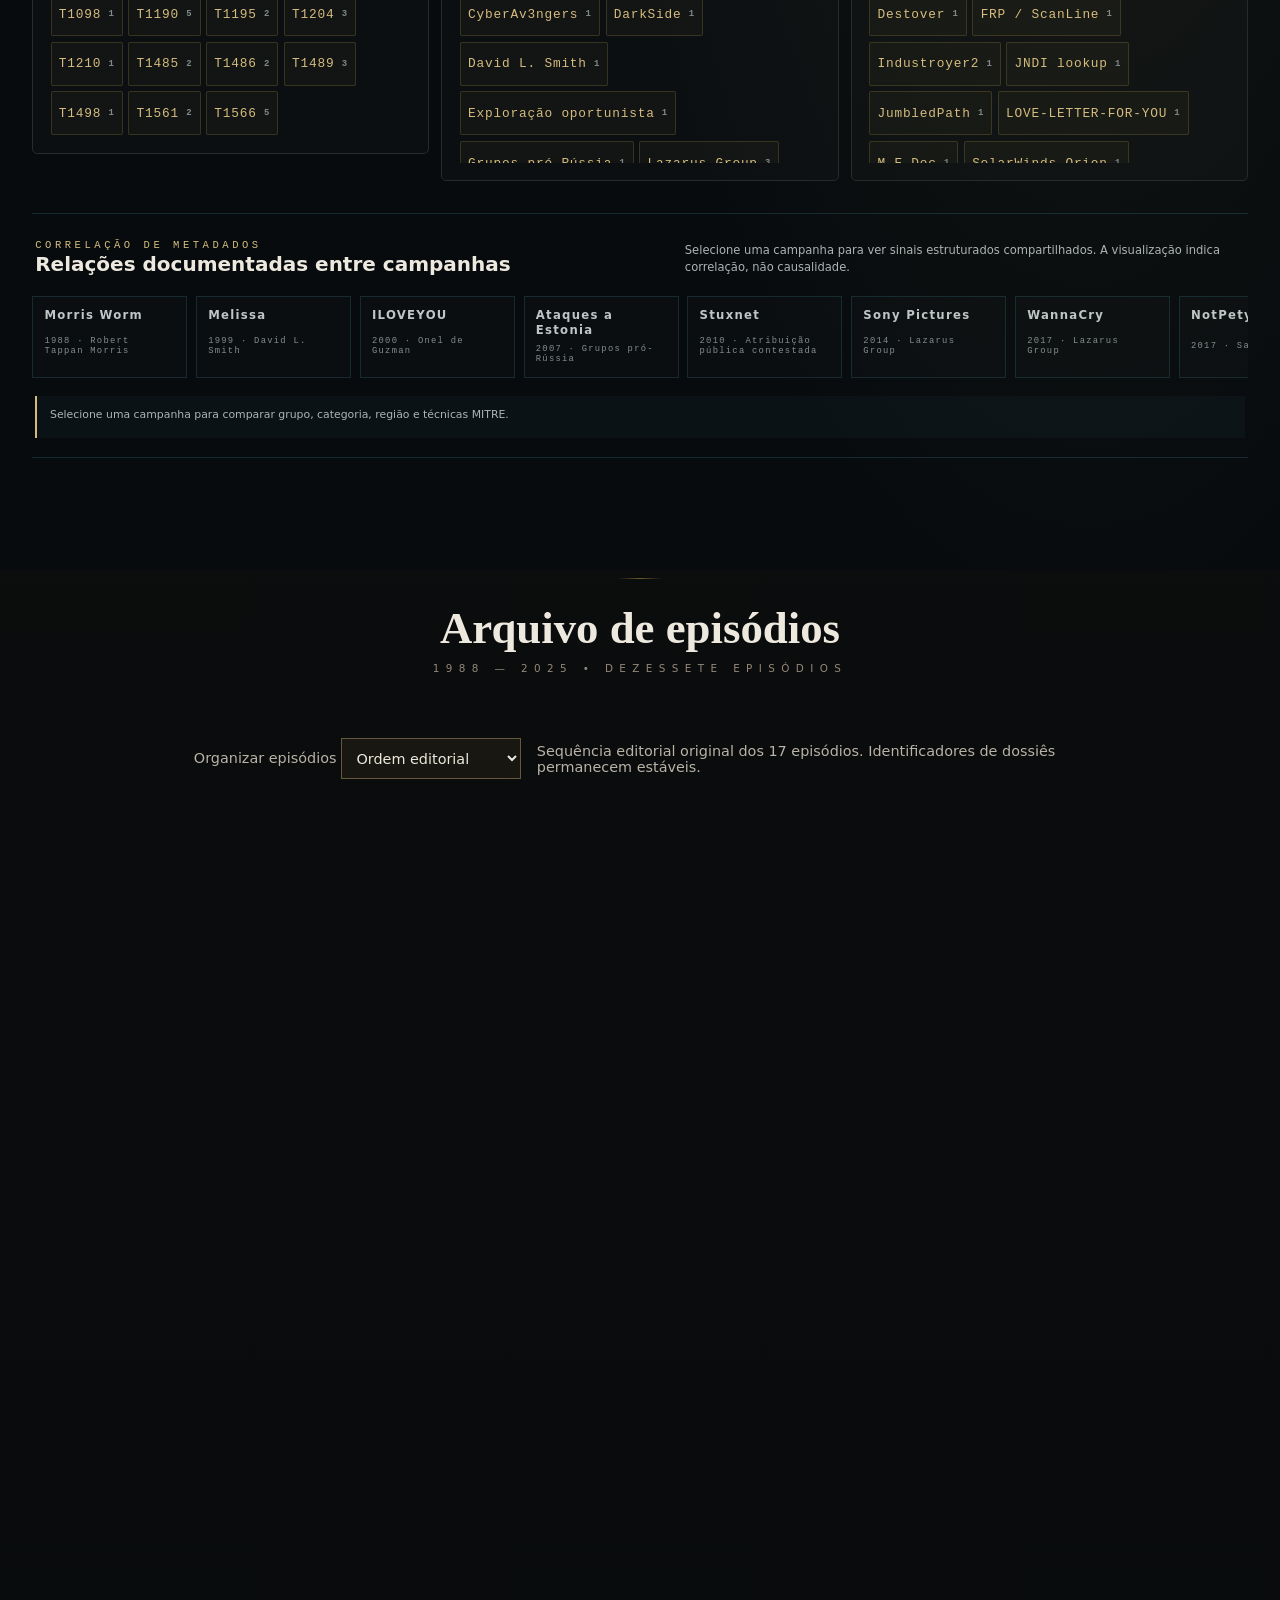
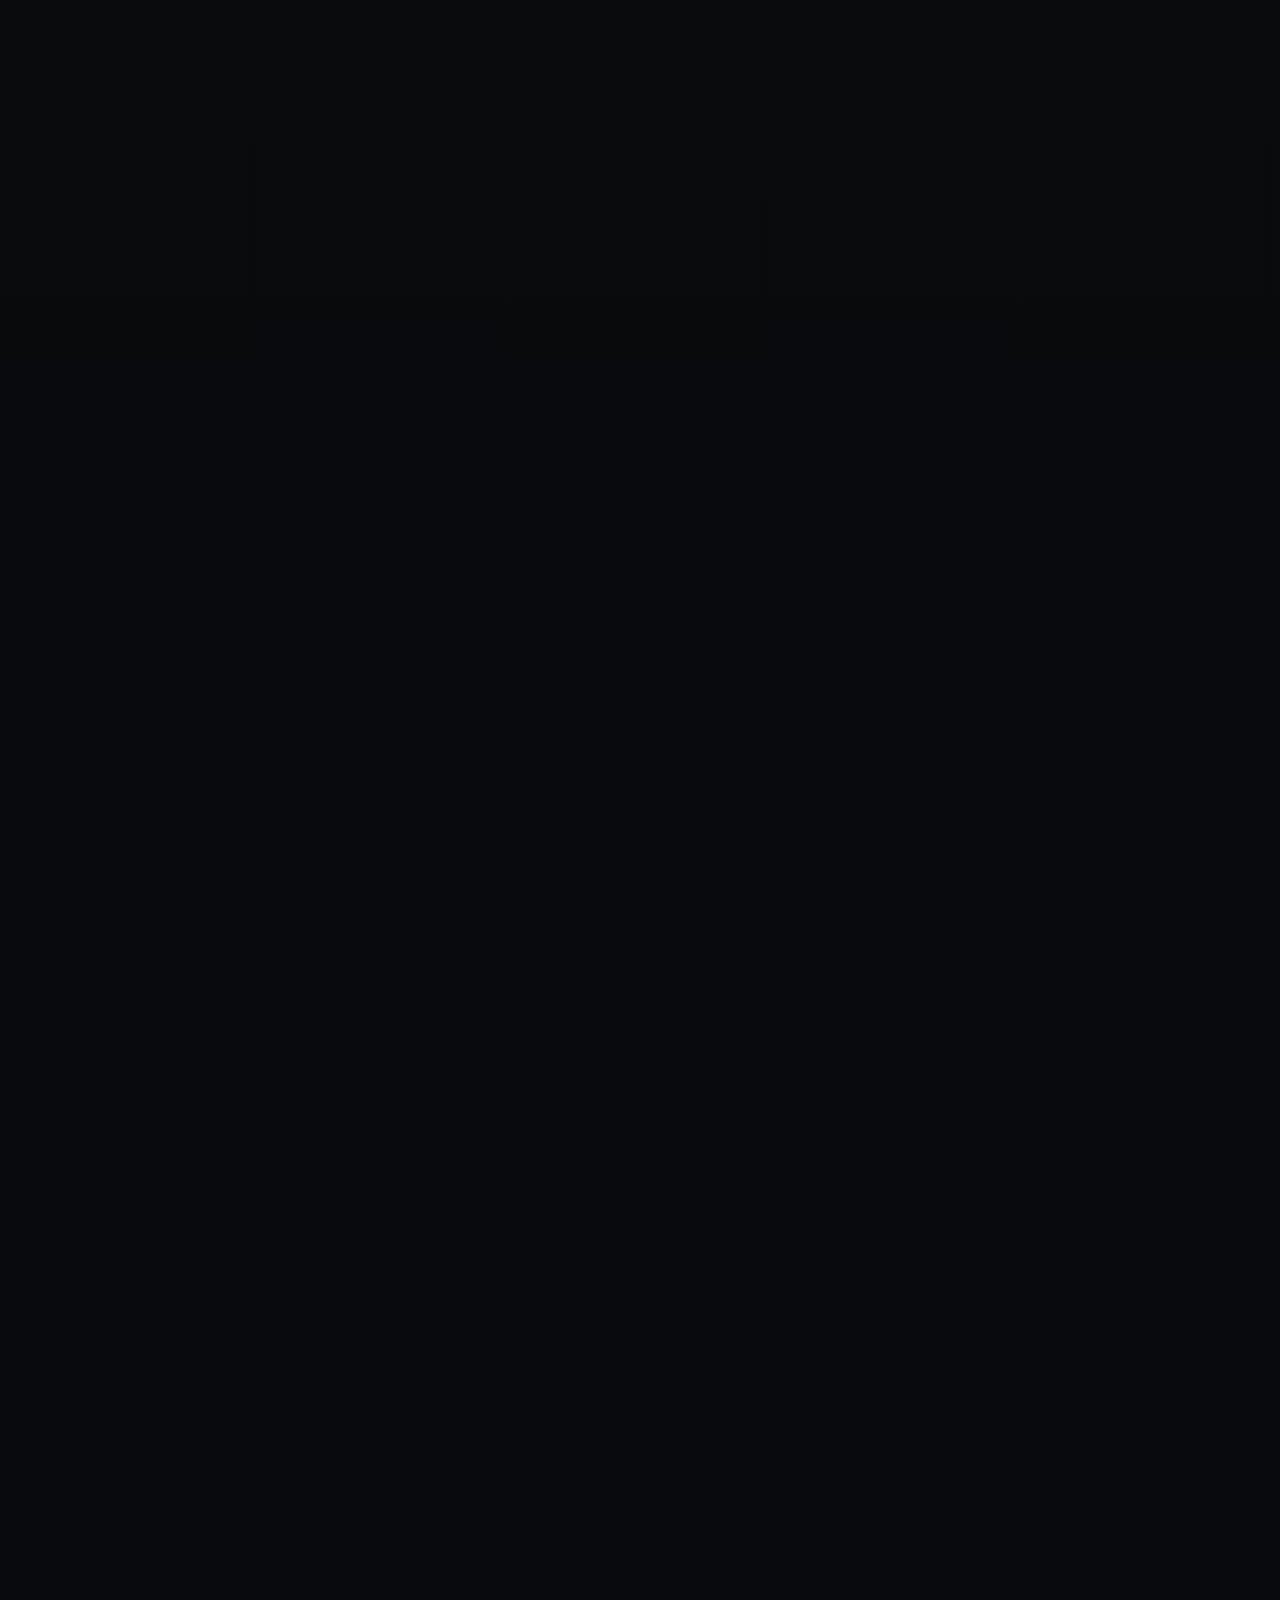
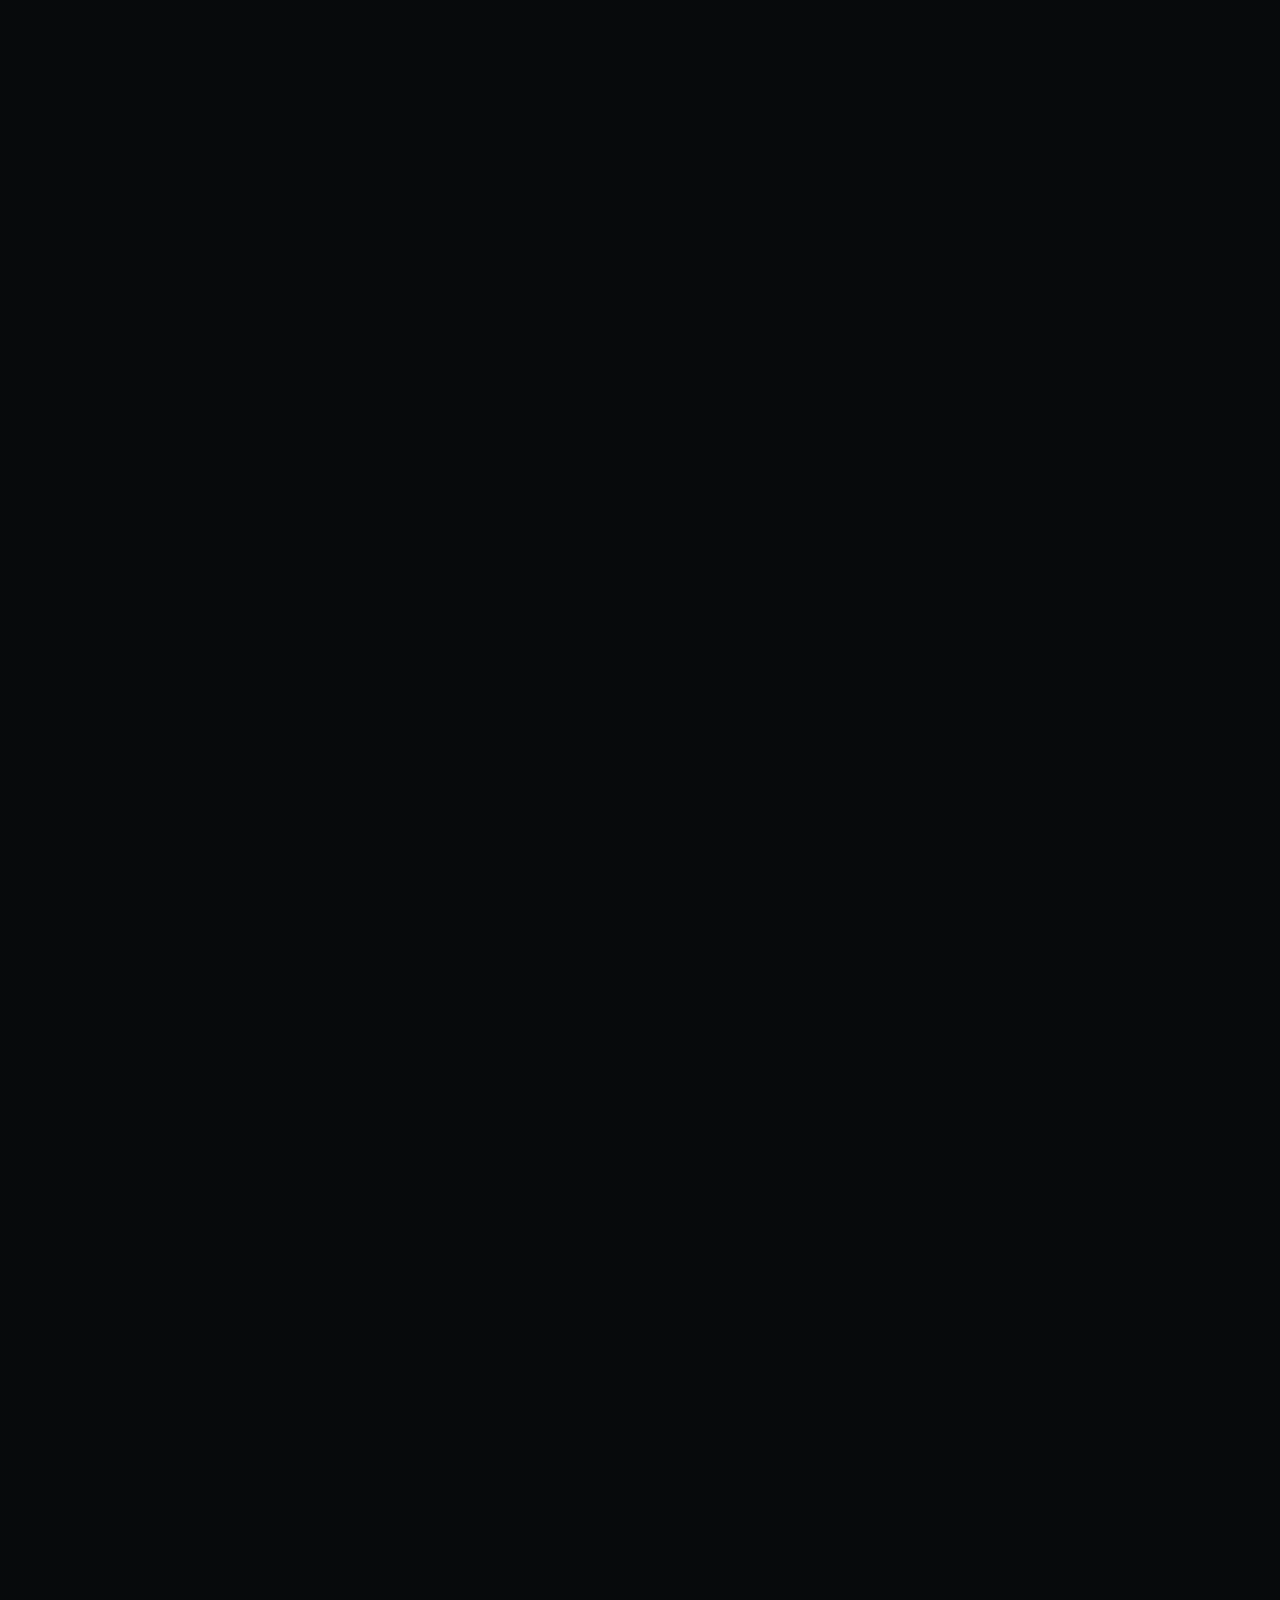
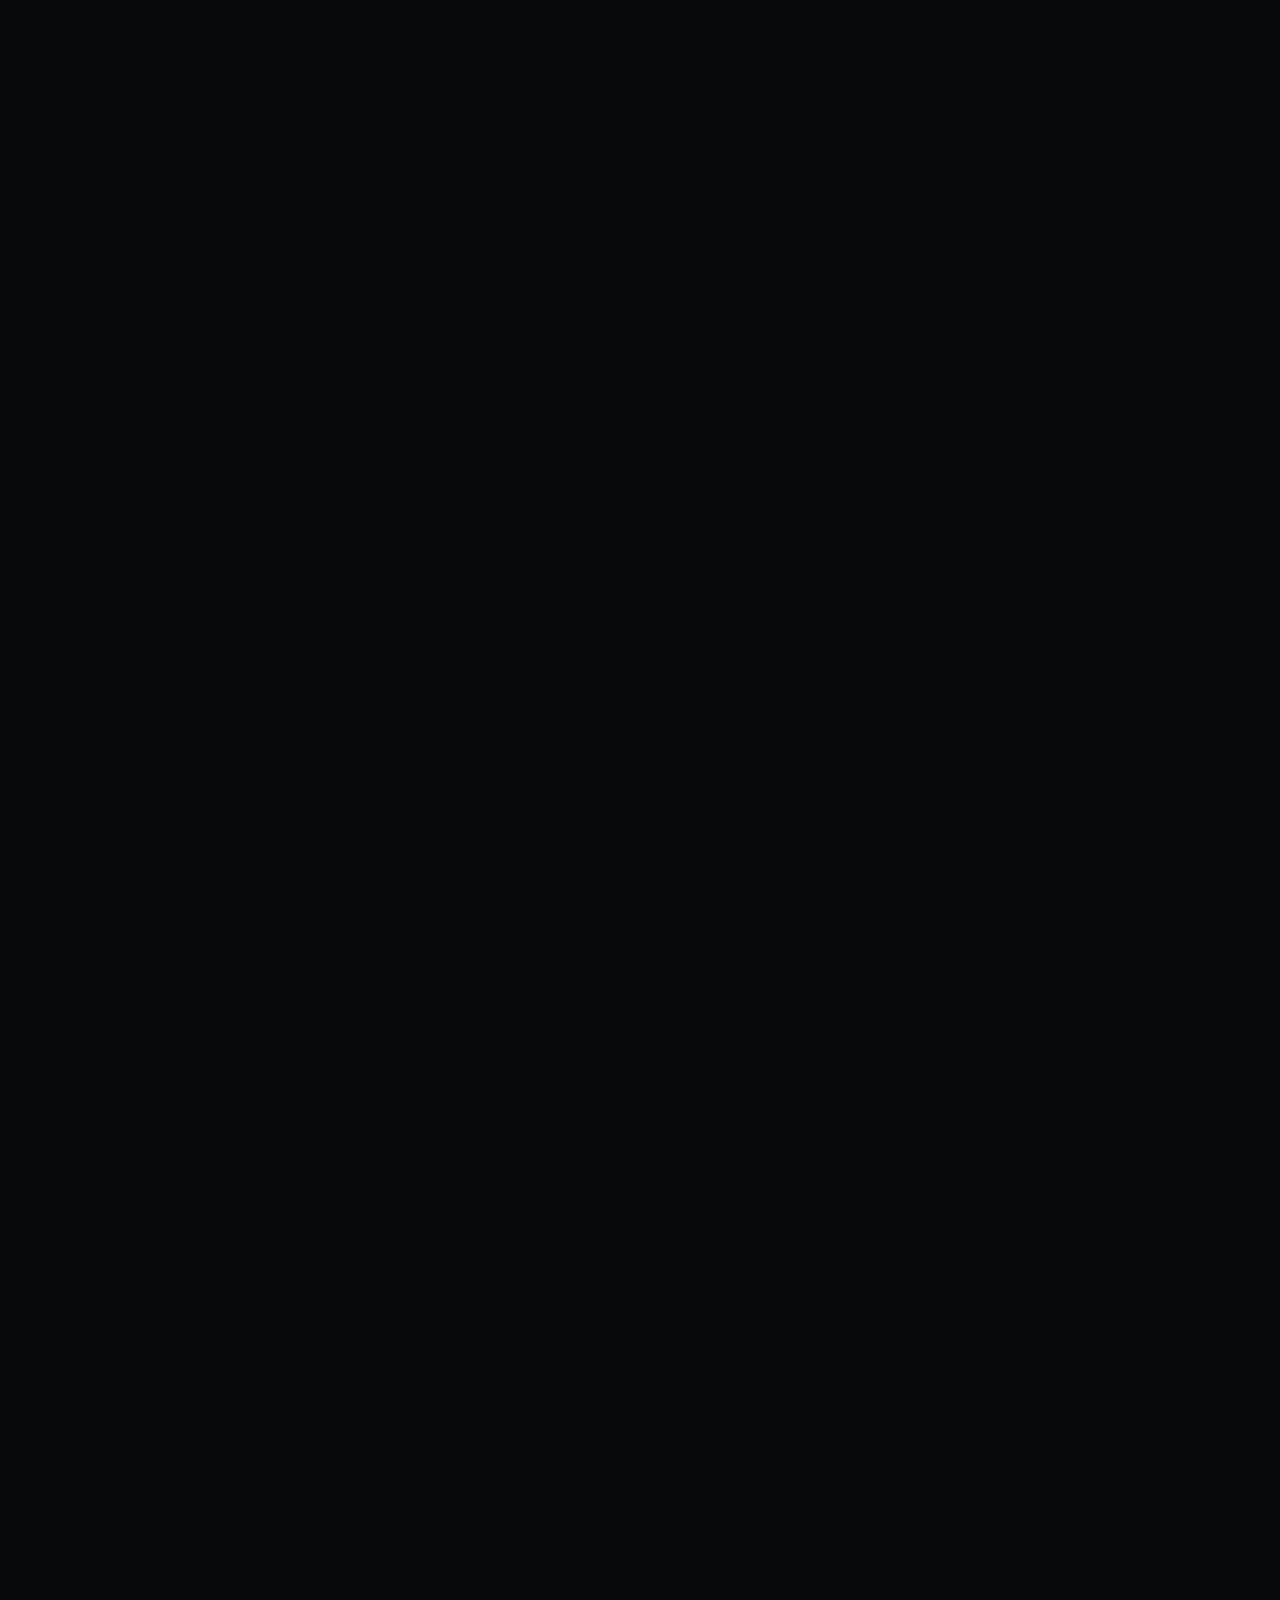
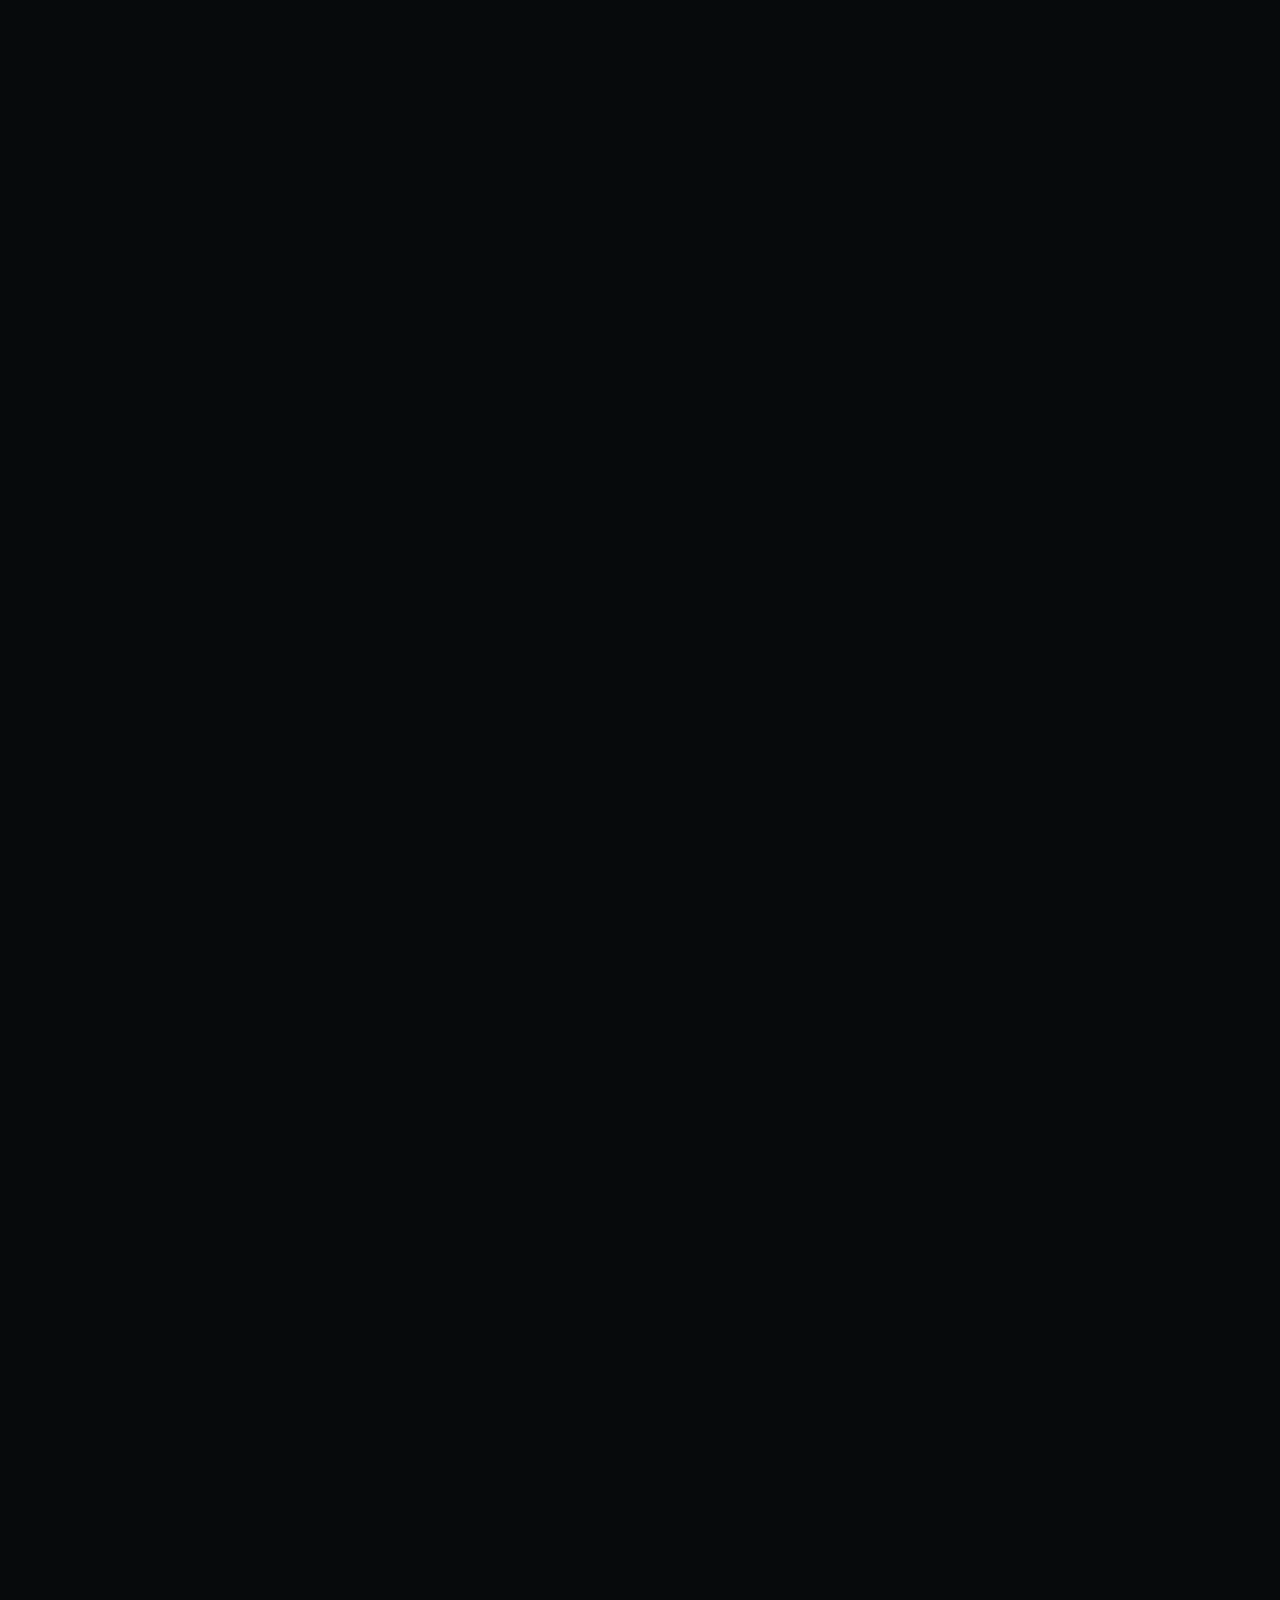
==== commit 648ef976: "feat(experience): add interactive galaxy entrance and reload-to-hero" ====
--- a/index.html
+++ b/index.html
@@ -463,6 +463,10 @@
 <link rel="stylesheet" href="assets/css/entrance.css">
 </head>
 <body>
+<picture class="space-background" aria-hidden="true">
+<source media="(max-width: 900px)" srcset="assets/images/entrance/galaxy-mobile.webp">
+<img src="assets/images/entrance/galaxy.webp" width="1672" height="940" alt="" decoding="async" fetchpriority="low">
+</picture>
 <a href="#main-content" class="skip-link">Pular para conteúdo</a>
 <div id="loading-screen" role="dialog" aria-modal="true" aria-labelledby="loader-title" aria-describedby="load-status">
 <div class="loading-content">
@@ -537,12 +541,13 @@
 <div class="hero-layout">
 <div class="hero-content">
 <div class="hero-eyebrow">Cyber Threat Intelligence / Arquivo histórico</div>
-<h1 class="hero-title">WAR <span class="accent">ROOM</span></h1>
+<h1 class="hero-title"><a class="hero-brand" href="#hero" aria-label="WAR ROOM — início"><span>WAR</span> <span class="accent">ROOM</span></a></h1>
 <p class="hero-lead">O impacto é real.<br>A investigação começa aqui.</p>
 <p class="hero-sub">Explore 17 dossiês sobre incidentes e conflitos cibernéticos. Conecte origens, técnicas e consequências em 102 capítulos, com fontes públicas e episódios narrados.</p>
 <div class="hero-actions"><button id="hero-cta">Investigar no mapa</button><button class="continue-exploring" id="continue-exploring">Explorar os episódios</button></div>
 </div>
 <figure class="hero-network">
+<div class="network-stage"><div class="network-art"><div class="network-motion">
 <svg xmlns="http://www.w3.org/2000/svg" viewBox="0 0 520 460" aria-hidden="true" focusable="false">
 <g class="network-links">
 <path d="M260 230L112 166"/>
@@ -596,8 +601,15 @@
 <circle class="network-node" cx="335" cy="207" r="2.8"/>
 <circle class="network-node" cx="218" cy="308" r="2.8"/>
 <g class="network-label"><text x="61" y="139">ORIGEM</text><text x="375" y="112">TÉCNICAS</text><text x="353" y="382">IMPACTO</text><text x="128" y="387">RESPOSTA</text></g>
-</svg>
-<figcaption><span>Conexões para investigar</span><span>Esquema visual editorial</span></figcaption>
+</svg></div>
+<div class="network-topics" role="group" aria-label="Eixos da investigação">
+<button type="button" class="network-topic topic-origin" data-topic="origin" aria-pressed="true" aria-controls="network-topic-panel"><span>Origem</span></button>
+<button type="button" class="network-topic topic-techniques" data-topic="techniques" aria-pressed="false" aria-controls="network-topic-panel"><span>Técnicas</span></button>
+<button type="button" class="network-topic topic-response" data-topic="response" aria-pressed="false" aria-controls="network-topic-panel"><span>Resposta</span></button>
+<button type="button" class="network-topic topic-impact" data-topic="impact" aria-pressed="false" aria-controls="network-topic-panel"><span>Impacto</span></button>
+</div></div></div>
+<div class="network-topic-panel" id="network-topic-panel" aria-live="polite" aria-atomic="true"><h2>Origem</h2><p>Onde a história começa. Investigue o contexto, os primeiros sinais e as atribuições documentadas de cada caso.</p></div>
+<figcaption><span>Selecione um ponto para investigar.<small>Esquema editorial · fundo galáctico ilustrativo gerado com IA.</small></span><button id="entrance-pause" type="button" aria-pressed="false">Pausar movimento</button></figcaption>
 </figure>
 </div>
 <div class="hero-status-grid" aria-label="Status da base de inteligência">
@@ -871,15 +883,28 @@
 [document.querySelector("header"),document.querySelector("main"),document.querySelector("footer"),byId("back-to-top")].forEach(function(element){if(element)element.inert=true;});
 var appInitialized=false;
 var introTimer=null;
+var initialRouteRestored=false;
+// An explicit reload starts a new reading session; history traversal and fresh links retain their routes.
+var navigationEntry=performance.getEntriesByType("navigation")[0];
+if(navigationEntry&&navigationEntry.type==="reload"){
+  history.scrollRestoration="manual";
+  history.replaceState(null,"",window.location.pathname);
+  window.scrollTo({top:0,behavior:"instant"});
+}
+var initialRouteState=history.state;
 function enterWarRoom(skip){
-  if(!ls || ls.classList.contains("hidden")) return;
+  if(!ls || ls.classList.contains("hidden") || ls.getAttribute("aria-hidden")==="true") return;
   if(introTimer){clearTimeout(introTimer);introTimer=null;}
   if(skip) document.body.classList.add("intro-skipped");
   document.body.classList.add("intro-revealing","intro-ready");
   [document.querySelector("header"),document.querySelector("main"),document.querySelector("footer"),byId("back-to-top")].forEach(function(element){if(element)element.inert=false;});
+  if(ls.contains(document.activeElement))hcta.focus({preventScroll:true});
+  ls.inert=true;
   ls.setAttribute("aria-hidden","true");
-  setTimeout(function(){ls.classList.add("hidden");ls.inert=true;document.body.classList.remove("intro-revealing");},180);
-  if(ls.contains(document.activeElement))hcta.focus({preventScroll:true});
+  setTimeout(function(){
+    ls.classList.add("hidden");ls.inert=true;document.body.classList.remove("intro-revealing");
+    if(!initialRouteRestored){initialRouteRestored=true;WarRoomExperience.restore(initialRouteState);}
+  },prefersReducedMotion?0:180);
 }
 le.addEventListener("click",enterWarRoom);
 if(lskip) lskip.addEventListener("click",function(){enterWarRoom(true);});
@@ -895,7 +920,7 @@
   renderEpisodes();initIntelligenceCenter();WarRoomExperience.init();
   if(!prefersReducedMotion&&!isLowPerf)initGrain();
   WarRoomEntrance.init();
-  initIntersectionObserver();initLightbox();initAudio();initNav();initScrollNav();initJourneyProgress();initHamburger();initOperationalLayer();
+  initReadingVisibility();initLightbox();initAudio();initNav();initScrollNav();initJourneyProgress();initHamburger();initOperationalLayer();
   updateLoaderProgress();
 }
 var act = null;
@@ -1000,10 +1025,10 @@
   for(var i=0;i<data.data.length;i+=4){var v=Math.random()*255;data.data[i]=v;data.data[i+1]=v;data.data[i+2]=v;data.data[i+3]=22;}ctx.putImageData(data,0,0);
 }
 
-// ===== INTERSECTION OBSERVER =====
-function initIntersectionObserver(){
-  var observer=new IntersectionObserver(function(entries){entries.forEach(function(entry){if(entry.isIntersecting){entry.target.classList.add("visible");observer.unobserve(entry.target);}});},{threshold:0});
-  $$(".episode-entry,.episode-image-wrap,.episode-info,.episode-timeline,#intro-title,#intro-p1,#intro-p2,#intro-p3").forEach(function(element){observer.observe(element);});
+// ===== IMMEDIATE READING VISIBILITY =====
+function initReadingVisibility(){
+  // CSS content-visibility/lazy images already defer rendering. No per-child reveal observers.
+  $$(".episode-entry,.episode-image-wrap,.episode-info,.episode-timeline,#intro-title,#intro-p1,#intro-p2,#intro-p3").forEach(function(element){element.classList.add("visible");});
 }
 
 // ===== LIGHTBOX =====
@@ -1558,7 +1583,13 @@
   setProgress(35,"Estrutura da aplicação verificada.");
   setProgress(72,EPISODES.length+" dossiês indexados. Sincronizando interface...");
   var fonts=document.fonts&&document.fonts.ready?document.fonts.ready:Promise.resolve();
-  Promise.race([fonts.catch(function(){}),new Promise(function(resolve){introTimer=setTimeout(resolve,700);})]).then(function(){setProgress(100,"17 dossiês disponíveis. A leitura está pronta.");enterWarRoom(true);});
+  var openingStarted=performance.now();
+  Promise.race([fonts.catch(function(){}),new Promise(function(resolve){setTimeout(resolve,700);})]).then(function(){
+    setProgress(100,"17 dossiês disponíveis. A leitura está pronta.");
+    // Brief, skippable opening requested by the owner; no media download gates entry.
+    if(ls.getAttribute("aria-hidden")==="true")return;
+    introTimer=setTimeout(function(){enterWarRoom(false);},prefersReducedMotion?0:Math.max(0,850-(performance.now()-openingStarted)));
+  });
 }
 
 function intelSeverityClass(value){return value==="Critico"?"impact-critico":"impact-alto";}
@@ -1657,8 +1688,6 @@
 }
 
 initApp();
-if(window.location.hash.indexOf("#dossier-")===0){enterWarRoom(true);}
-WarRoomExperience.restore(history.state);
 console.log("[WAR ROOM 3.0] Cinematic intro initialized. " + EPISODES.length + " episodes.");
 
 </script>
--- a/assets/css/experience.css
+++ b/assets/css/experience.css
@@ -38,7 +38,10 @@
 .archive-toolbar select{background:#151510;color:#eee9df;border:1px solid #63563b;padding:.65rem;font:inherit}
 .archive-toolbar p{max-width:60ch}
 .intel-drawer{inset:0;z-index:220000;width:100%;height:100dvh;max-height:none;background:rgba(0,0,0,.82);border:0;box-shadow:none;transform:none;display:flex;align-items:center;justify-content:center;opacity:0;transition:opacity .18s,visibility 0s .18s;padding:2vh 3vw}
-.intel-drawer.open{opacity:1;transform:none;transition:opacity .18s,visibility 0s}
+.intel-drawer.open{opacity:1;transform:none;transition:opacity .18s}
+.intel-drawer *{transition-property:color,background-color,border-color,opacity,transform}
+body.effects-reduced .intel-drawer.open,body.effects-reduced .intel-drawer.open *{transition:none!important}
+@media(prefers-reduced-motion:reduce){.intel-drawer.open,.intel-drawer.open *{transition:none!important}}
 .dossier-workspace{width:min(1180px,100%);height:96dvh;display:flex;flex-direction:column;background:#10110f;border:1px solid #4a4233;box-shadow:0 20px 80px #000;min-height:0}
 .drawer-header{padding:1.2rem 2rem;border-color:#3c372d;flex-shrink:0;align-items:center}
 .drawer-header h2{font:500 clamp(1.7rem,3vw,2.8rem)/1.15 var(--font-display);color:#f4eee2;margin-top:.35rem}
--- a/assets/css/entrance.css
+++ b/assets/css/entrance.css
@@ -1,7 +1,7 @@
 /* Documentary opening: readable text, clear connections and bounded motion. */
 #loading-screen{background:#0c0d0b;transition:opacity .18s ease,visibility 0s .18s}
 #loading-screen::before,#loading-screen::after{display:none}
-.loading-content{width:min(660px,calc(100% - 48px));text-align:left;padding:34px 0;border-top:1px solid #8b743c;border-bottom:1px solid #35342b}
+.loading-content{display:block;height:auto;min-height:0;width:min(660px,calc(100% - 48px));text-align:left;padding:34px 0;border-top:1px solid #8b743c;border-bottom:1px solid #35342b}
 .loading-kicker{font:12px/1.5 var(--font-mono);letter-spacing:.12em;color:#cbb577;margin-bottom:24px}
 .loading-emblem{font-size:clamp(40px,8vw,78px);letter-spacing:-.045em;line-height:1;opacity:1;animation:none;background:none;-webkit-text-fill-color:#eee9df;color:#eee9df;margin:0 0 20px;filter:none}
 .loading-sub,.loading-status,.loading-bar-container,#load-enter,.load-skip{opacity:1;animation:none;transform:none;filter:none}
@@ -15,15 +15,15 @@
 #load-enter::before{display:none}.load-skip{display:inline-block;margin:12px 0 0 12px;font-size:13px;letter-spacing:0;text-transform:none;color:#c9c1b2}
 body:not(.intro-ready) .site-header,body:not(.intro-ready) .hero-eyebrow,body:not(.intro-ready) .hero-title,body:not(.intro-ready) .hero-sub,body:not(.intro-ready) #hero-cta{opacity:1;transform:none}
 body.intro-ready .site-header,body.intro-ready .hero-eyebrow,body.intro-ready .hero-title,body.intro-ready .hero-sub,body.intro-ready #hero-cta{animation:none;opacity:1}
-.hero-section{display:block;min-height:min(940px,100svh);height:auto;background:#0c0d0b;padding:clamp(115px,16vh,175px) clamp(24px,5vw,88px) 34px;overflow:hidden}
-.hero-bg{background:linear-gradient(110deg,#0c0d0b,#13150f);pointer-events:none}
-.hero-layout{position:relative;display:grid;grid-template-columns:minmax(0,1.15fr) minmax(0,1fr);gap:clamp(28px,5vw,80px);align-items:center;max-width:1400px;margin:auto}
+.hero-section{display:flex;flex-direction:column;justify-content:center;min-height:100svh;height:auto;background:transparent;padding:110px clamp(24px,5vw,128px) 34px;overflow:hidden}
+.hero-bg{background:linear-gradient(100deg,rgba(8,10,12,.78),rgba(8,10,12,.24) 60%,rgba(8,10,12,.1));pointer-events:none}
+.hero-layout{position:relative;display:grid;grid-template-columns:minmax(0,1fr) minmax(0,1.1fr);gap:clamp(28px,5vw,100px);align-items:center;width:100%;max-width:2000px;margin:auto}
 .hero-content{width:auto;max-width:none;padding:0;text-align:left;transform:none;transition:none}
 .hero-eyebrow{font:12px/1.7 var(--font-mono);letter-spacing:.11em;margin-bottom:26px;color:#cbb577}
-.hero-title{font-size:clamp(78px,8.6vw,132px);letter-spacing:-.045em;line-height:.85;text-shadow:none;margin:0 0 30px;font-weight:700}
+.hero-title{font-size:clamp(78px,10vw,190px);letter-spacing:-.045em;line-height:.85;text-shadow:none;margin:0 0 30px;font-weight:700}
 .hero-title .accent{display:block;color:#cbb577;background:none;-webkit-text-fill-color:currentColor}
 .hero-lead{font:400 clamp(21px,2vw,29px)/1.25 var(--font-display);color:#eee9df;max-width:24ch;margin:0 0 16px}
-.hero-sub{font:16px/1.65 var(--font-ui);max-width:48ch;margin:0 0 26px;color:#bbb4a6;opacity:1;transform:none}
+.hero-sub{font:16px/1.65 var(--font-ui);max-width:48ch;margin:0 0 26px;color:#d2cbbb;opacity:1;transform:none}
 .hero-actions{justify-content:flex-start;gap:12px;display:flex;flex-wrap:wrap}
 #hero-cta,.continue-exploring{font:600 14px/1.4 var(--font-ui);letter-spacing:0;text-transform:none;min-height:48px;padding:14px 18px;border-radius:0;transform:none;box-shadow:none}
 #hero-cta{background:#cbb577;color:#10110d;border:1px solid #cbb577}
@@ -41,7 +41,7 @@
 .network-signal{animation:none}
 .network-signal-late{animation-delay:0s}
 .hero-network figcaption{display:flex;justify-content:space-between;gap:12px;padding-top:16px;border-top:1px solid #3e3b2c;color:#a8a08f;font:11px/1.6 var(--font-mono);letter-spacing:.03em}
-.hero-status-grid{position:relative;display:grid;grid-template-columns:repeat(6,minmax(0,1fr));max-width:1400px;margin:clamp(40px,7vh,80px) auto 0;background:none;border:0;border-top:1px solid #3e3b2c;padding-top:20px}
+.hero-status-grid{position:relative;display:grid;grid-template-columns:repeat(6,minmax(0,1fr));width:100%;max-width:2000px;margin:clamp(28px,4vh,64px) auto 0;background:none;border:0;border-top:1px solid #625438;padding-top:20px}
 .hero-status-grid>div{padding:0 18px;border:0!important;border-right:1px solid #3e3b2c!important;gap:8px;background:none}
 .hero-status-grid>div:first-child{padding-left:0}.hero-status-grid>div:last-child{border-right:0!important}
 .hero-status-grid span{font:11px/1.4 var(--font-mono);letter-spacing:.03em;color:#aaa28f}.hero-status-grid strong{font:600 15px/1.5 var(--font-mono);letter-spacing:0;color:#d5c395}.hero-status-grid .status-safe{color:#d5c395}
@@ -53,10 +53,56 @@
 .footer-profiles a{display:inline-flex;align-items:center;min-height:44px;color:#d6c18a;font:15px/1.5 var(--font-ui);border-bottom:1px solid #5f5232}
 .footer-profiles a:hover{color:#eee9df}.footer-credit{font-size:17px}
 .intelligence-shell{max-width:1320px}
-@media(min-width:1600px){.hero-section{padding-top:17vh}.hero-layout{gap:100px}}
-@media(max-width:900px){.hero-section{min-height:0;padding:110px 24px 34px}.hero-layout{grid-template-columns:1fr;gap:26px}.hero-content{max-width:650px}.hero-title{font-size:clamp(74px,13vw,105px)}.hero-title .accent{display:inline}.hero-network{max-width:480px;width:100%;margin:auto}.hero-network svg{max-height:280px}.hero-status-grid{grid-template-columns:repeat(3,minmax(0,1fr));gap:22px 0;margin-top:32px}.hero-status-grid>div{padding:0 12px}.hero-status-grid>div:nth-child(3n){border-right:0!important}.hero-status-grid>div:nth-child(4){padding-left:0}.hero-network figcaption{font-size:10px}.hero-eyebrow{margin-bottom:20px}}
+@media(max-width:900px){.hero-section{padding:110px 24px 34px}.hero-layout{grid-template-columns:1fr;gap:26px}.hero-content{max-width:650px}.hero-title{font-size:clamp(74px,13vw,105px)}.hero-title .accent{display:inline}.hero-network{max-width:480px;width:100%;margin:auto}.hero-status-grid{grid-template-columns:repeat(3,minmax(0,1fr));gap:22px 0;margin-top:32px}.hero-status-grid>div{padding:0 12px}.hero-status-grid>div:nth-child(3n){border-right:0!important}.hero-status-grid>div:nth-child(4){padding-left:0}.hero-network figcaption{font-size:10px}.hero-eyebrow{margin-bottom:20px}}
 @media(max-width:480px){.hero-section{padding:100px 20px 30px}.hero-eyebrow{font-size:10px;letter-spacing:.07em}.hero-title{font-size:clamp(44px,14vw,67px);margin-bottom:24px;white-space:nowrap}.hero-lead{font-size:24px}.hero-sub{font-size:15px;line-height:1.65}.hero-actions{display:grid;grid-template-columns:1fr}.hero-actions button,#hero-cta{width:100%;max-width:none}.hero-network svg{max-height:235px}.hero-status-grid span{font-size:10px}.hero-status-grid strong{font-size:13px}.loading-sub{font-size:15px}.loader-telemetry{gap:10px;font-size:10px}.load-skip{display:block;margin-left:0}.hero-status-grid>div{padding-right:8px}}
 @media(prefers-reduced-motion:reduce){.network-orbit-motion,.network-signal{animation:none}#cursor-sparks{display:none}}
 body.effects-reduced .network-orbit-motion,body.effects-reduced .network-signal{animation:none}body.effects-reduced #cursor-sparks{display:none}
 
 @media(hover:hover) and (pointer:fine){.hero-network .network-links{transition:opacity .2s ease}.hero-network:hover .network-links{opacity:1}}
+
+/* Two bounded composited layers, never animated SVG paths or a full-screen renderer. */
+.space-background{position:fixed;inset:-3%;pointer-events:none;z-index:0;overflow:hidden;background:#080b0f;animation:galaxy-drift 48s ease-in-out infinite alternate}
+.space-background img{display:block;width:100%;height:100%;object-fit:cover;object-position:65% center;opacity:.82}
+main,.footer{position:relative;z-index:1}
+.intro-section{background:rgba(8,10,13,.88)}
+.intelligence-section{background:rgba(8,12,16,.86)}
+.episodes-section{background:rgba(8,10,13,.9)}
+.footer{background:rgba(8,10,13,.92)}
+.hero-brand{display:block;width:fit-content;color:inherit;text-decoration:none;transition:transform .25s ease,color .25s ease}
+.hero-brand:hover{transform:translate3d(3px,-2px,0);color:#fffaf0}
+.hero-brand:hover .accent{color:#ecd49b}
+.hero-brand:active{transform:translate3d(0,1px,0)}
+.hero-brand:focus-visible,.network-topic:focus-visible,#entrance-pause:focus-visible{outline:2px solid #f5daa0;outline-offset:6px}
+#hero-cta,.continue-exploring{transition:transform .18s ease,background-color .18s ease}
+#hero-cta:hover,.continue-exploring:hover{transform:translateY(-2px)}
+#hero-cta:active,.continue-exploring:active{transform:translateY(1px)}
+.network-stage{max-width:740px;margin:auto}
+.network-motion{height:100%;animation:network-drift 18s ease-in-out infinite alternate}
+.network-art{position:relative;aspect-ratio:520/460}
+.network-art svg{height:100%;max-height:none}
+.network-label{display:none}
+.network-links{stroke:#d8bb75;opacity:.85}.network-orbits{stroke:#e5ce96;opacity:.55}
+.network-topics{position:absolute;inset:0}
+.network-topic{position:absolute;width:48px;height:48px;transform:translate(-50%,-50%);border:1px solid transparent;border-radius:50%;background:transparent;color:#f3e4be;cursor:pointer;transition:background-color .18s ease,border-color .18s ease}
+.network-topic span{position:absolute;bottom:calc(100% - 3px);left:50%;transform:translateX(-50%);font:600 12px/1.5 var(--font-mono);letter-spacing:.06em;text-transform:uppercase;white-space:nowrap;padding:3px 6px;background:rgba(8,11,16,.86);border-bottom:1px solid transparent}
+.topic-origin{left:21.538%;top:36.087%}.topic-techniques{left:79.423%;top:30.217%}.topic-response{left:31.731%;top:76.957%}.topic-impact{left:74.038%;top:73.913%}
+.topic-response span,.topic-impact span{bottom:auto;top:calc(100% - 3px)}
+.network-topic:hover,.network-topic[aria-pressed=true]{border-color:#ecd49b;background:rgba(203,181,119,.12)}
+.network-topic[aria-pressed=true] span{border-color:#ecd49b;color:#fff2cf}
+.hero-network:hover .network-motion,.hero-network:focus-within .network-motion{animation-play-state:paused}
+.network-topic-panel{min-height:110px;padding:16px 18px;border-left:2px solid #cbb577;background:rgba(6,10,14,.82)}
+.network-topic-panel h2{font:400 24px/1.2 var(--font-display);color:#eee9df;margin:0 0 8px}
+.network-topic-panel p{font:15px/1.6 var(--font-ui);max-width:56ch;margin:0;color:#d0c9bb}
+.hero-network figcaption{align-items:center;border:0;padding-top:12px;letter-spacing:0;color:#c6bdab}
+.hero-network figcaption small{display:block;font:10px/1.5 var(--font-ui);max-width:38ch;margin-top:4px;color:#a9a499}
+#entrance-pause{flex-shrink:0;min-height:44px;padding:8px 10px;border:1px solid #817047;background:rgba(7,10,14,.76);color:#dfd0a8;font:12px/1.4 var(--font-ui);cursor:pointer}
+#entrance-pause:hover{background:#24241b}
+#entrance-pause:disabled{cursor:default;color:#aaa397;border-color:#534e40}
+@keyframes galaxy-drift{from{transform:translate3d(-.7%,0,0) scale(1.02)}to{transform:translate3d(.7%,-.5%,0) scale(1.045)}}
+@keyframes network-drift{from{transform:translate3d(0,-5px,0) rotate(-.45deg)}to{transform:translate3d(0,5px,0) rotate(.45deg)}}
+body.motion-paused .space-background,body.motion-paused .network-motion,body.entrance-motion-paused .space-background,body.entrance-motion-paused .network-motion,.hero-inactive .network-motion,body:not(.intro-ready) .space-background,body:not(.intro-ready) .network-motion{animation-play-state:paused}
+body.effects-reduced .space-background,body.effects-reduced .network-motion{animation:none}
+@media(min-width:901px) and (max-height:900px){.network-stage{max-width:min(100%,52vh)}.hero-title{font-size:clamp(78px,9vw,150px)}.hero-section{padding-top:100px}.hero-eyebrow{margin-bottom:20px}.hero-title{margin-bottom:24px}}
+@media(max-width:900px){.network-stage{max-width:340px}.space-background img{object-position:70% center}.network-topic-panel{min-height:130px}.hero-bg{background:linear-gradient(180deg,rgba(7,10,14,.42),rgba(7,10,14,.68))}}
+@media(max-width:480px){.network-stage{max-width:300px}.hero-network figcaption{align-items:flex-start}.network-topic span{font-size:10px}.hero-network figcaption small{max-width:23ch}.network-topic-panel{padding:14px}.network-topic-panel p{font-size:14px}.hero-brand{display:inline-block}}
+@media(prefers-reduced-motion:reduce){.space-background,.network-motion{animation:none}.hero-brand,#hero-cta,.continue-exploring,.network-topic{transition:none}.hero-brand:hover,#hero-cta:hover,.continue-exploring:hover{transform:none}}
